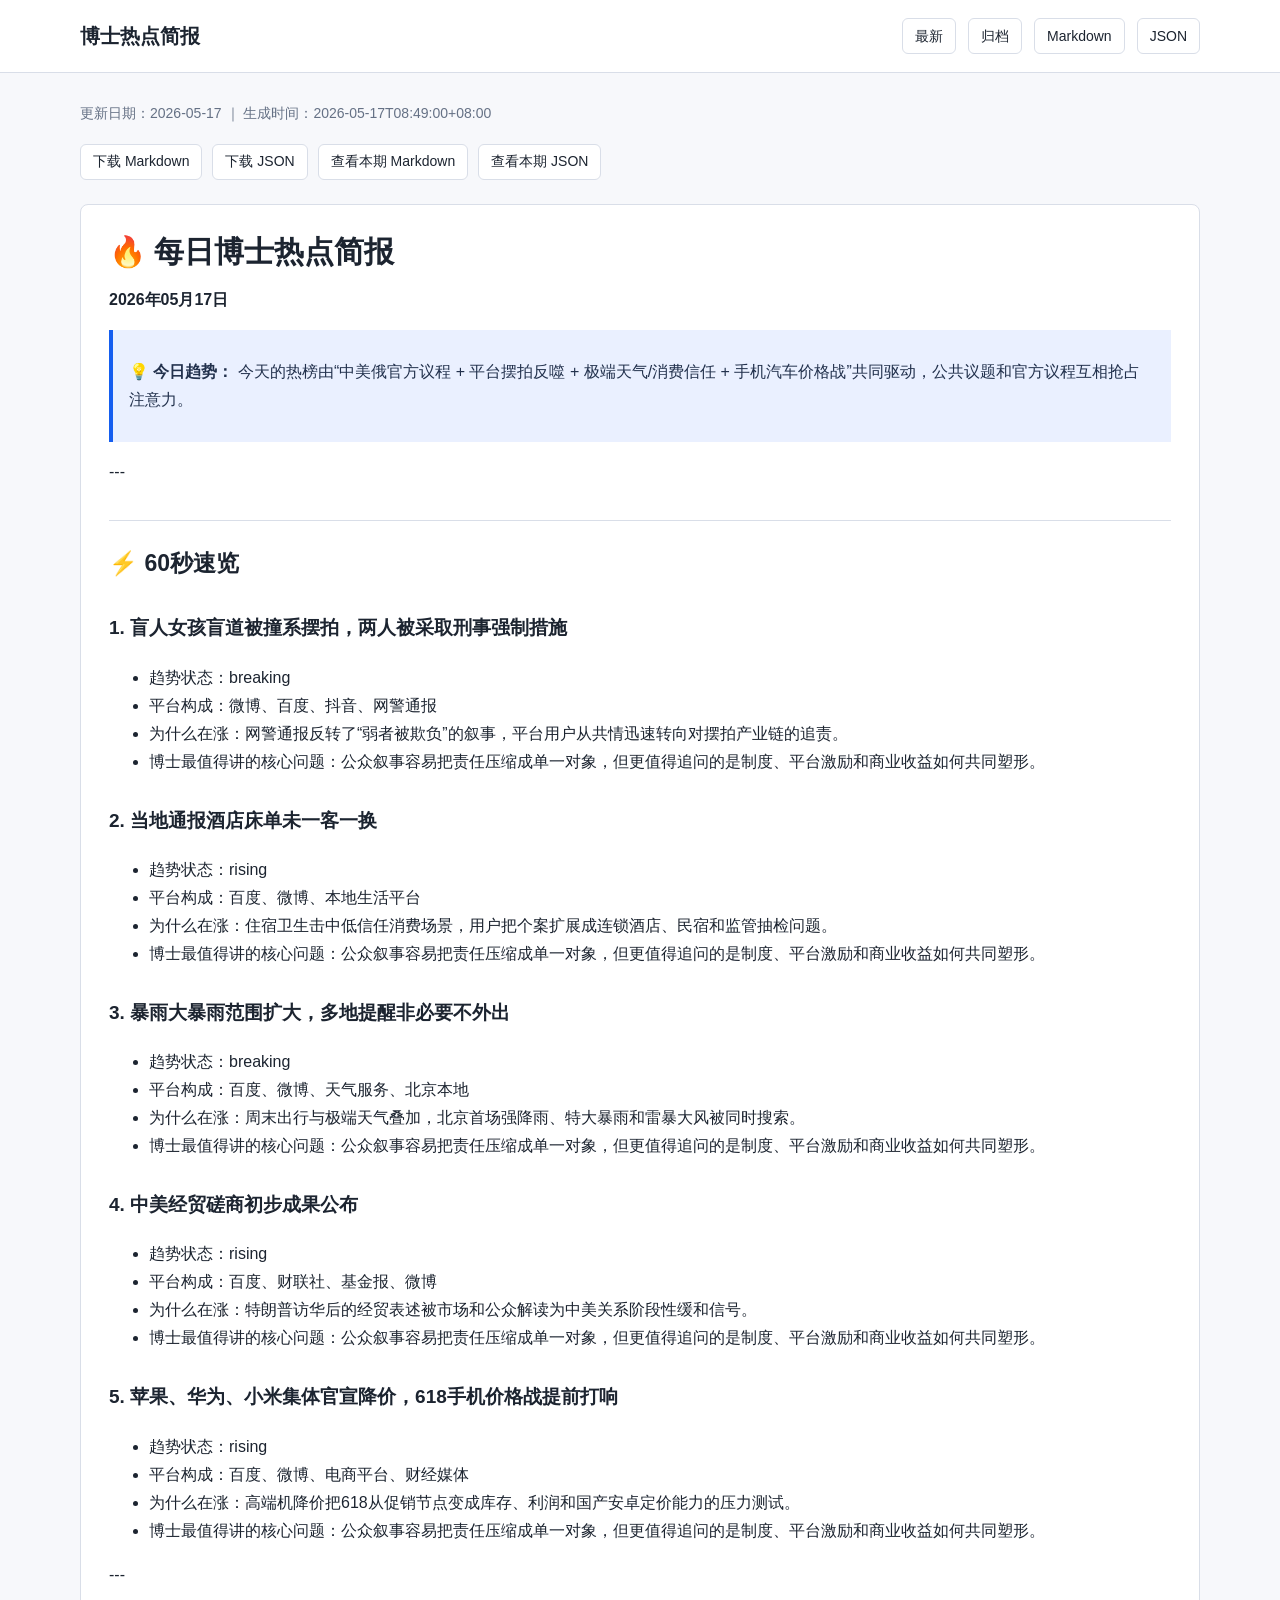
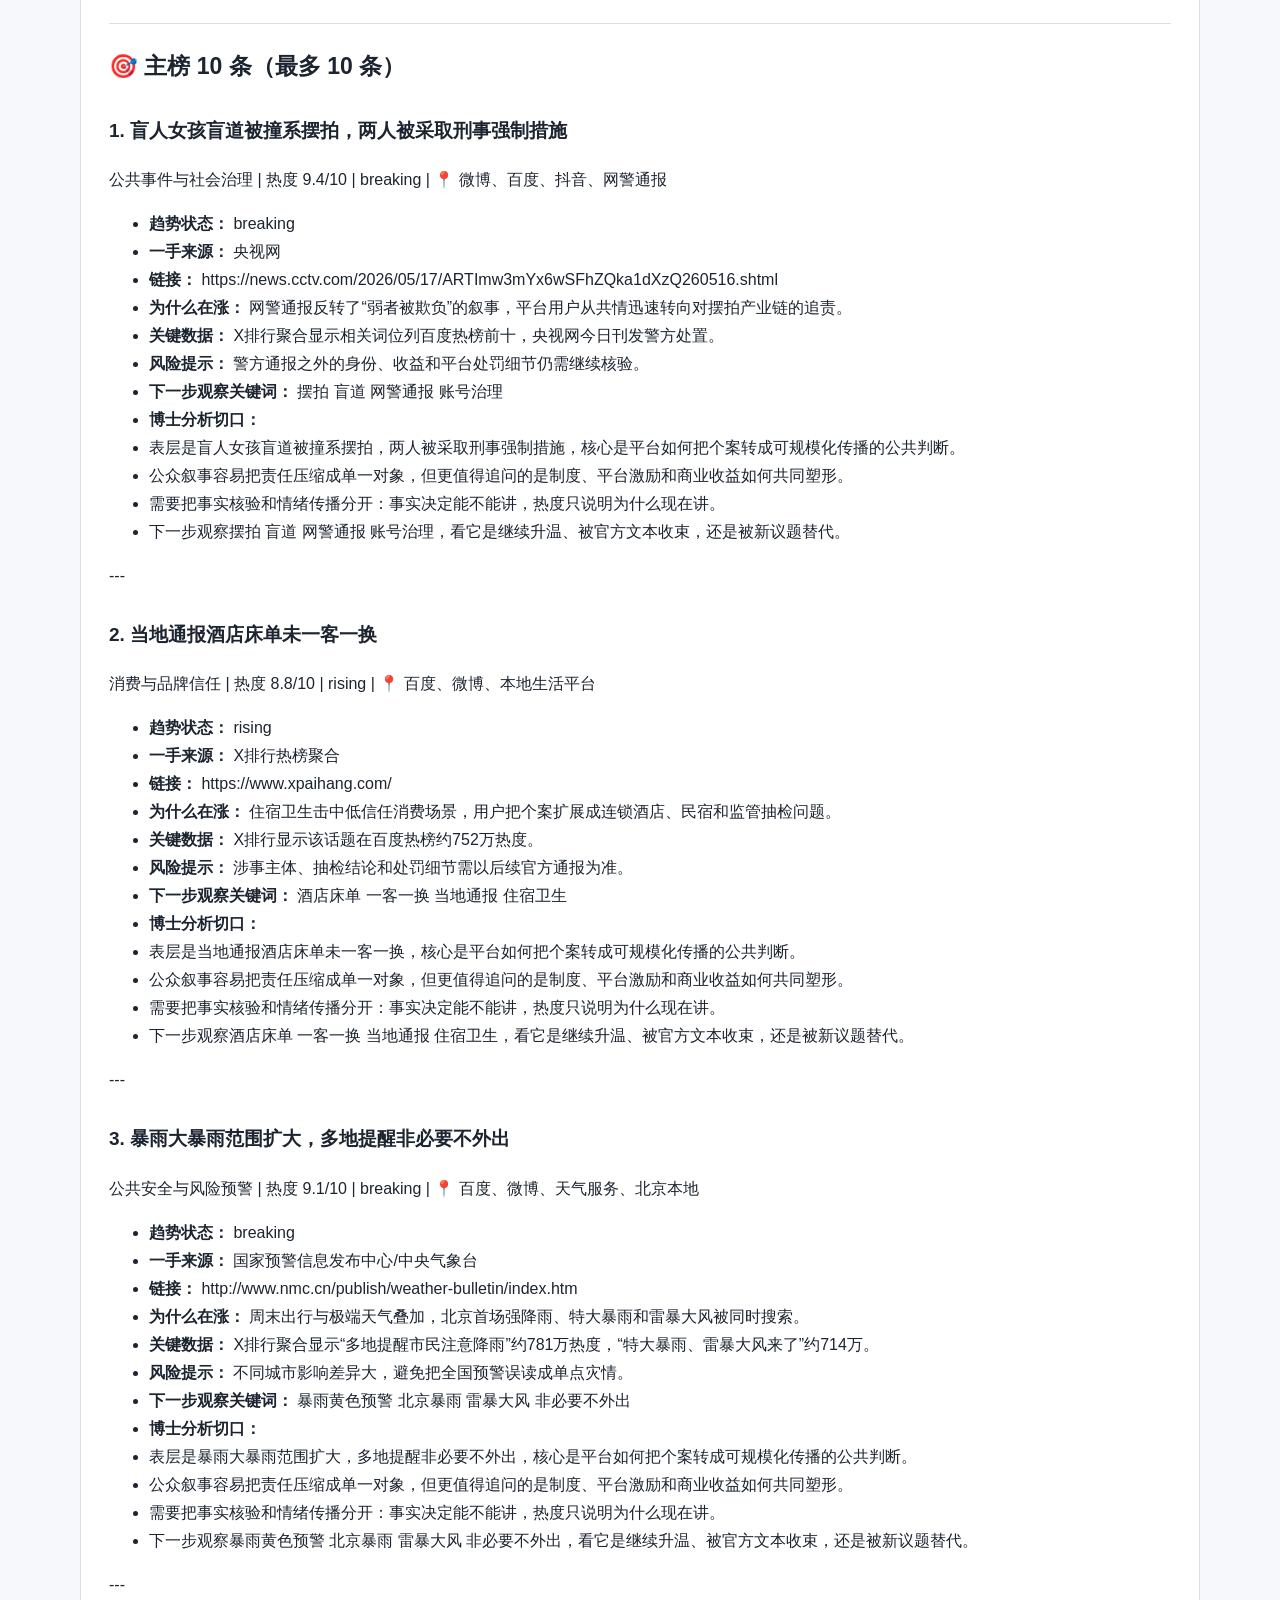
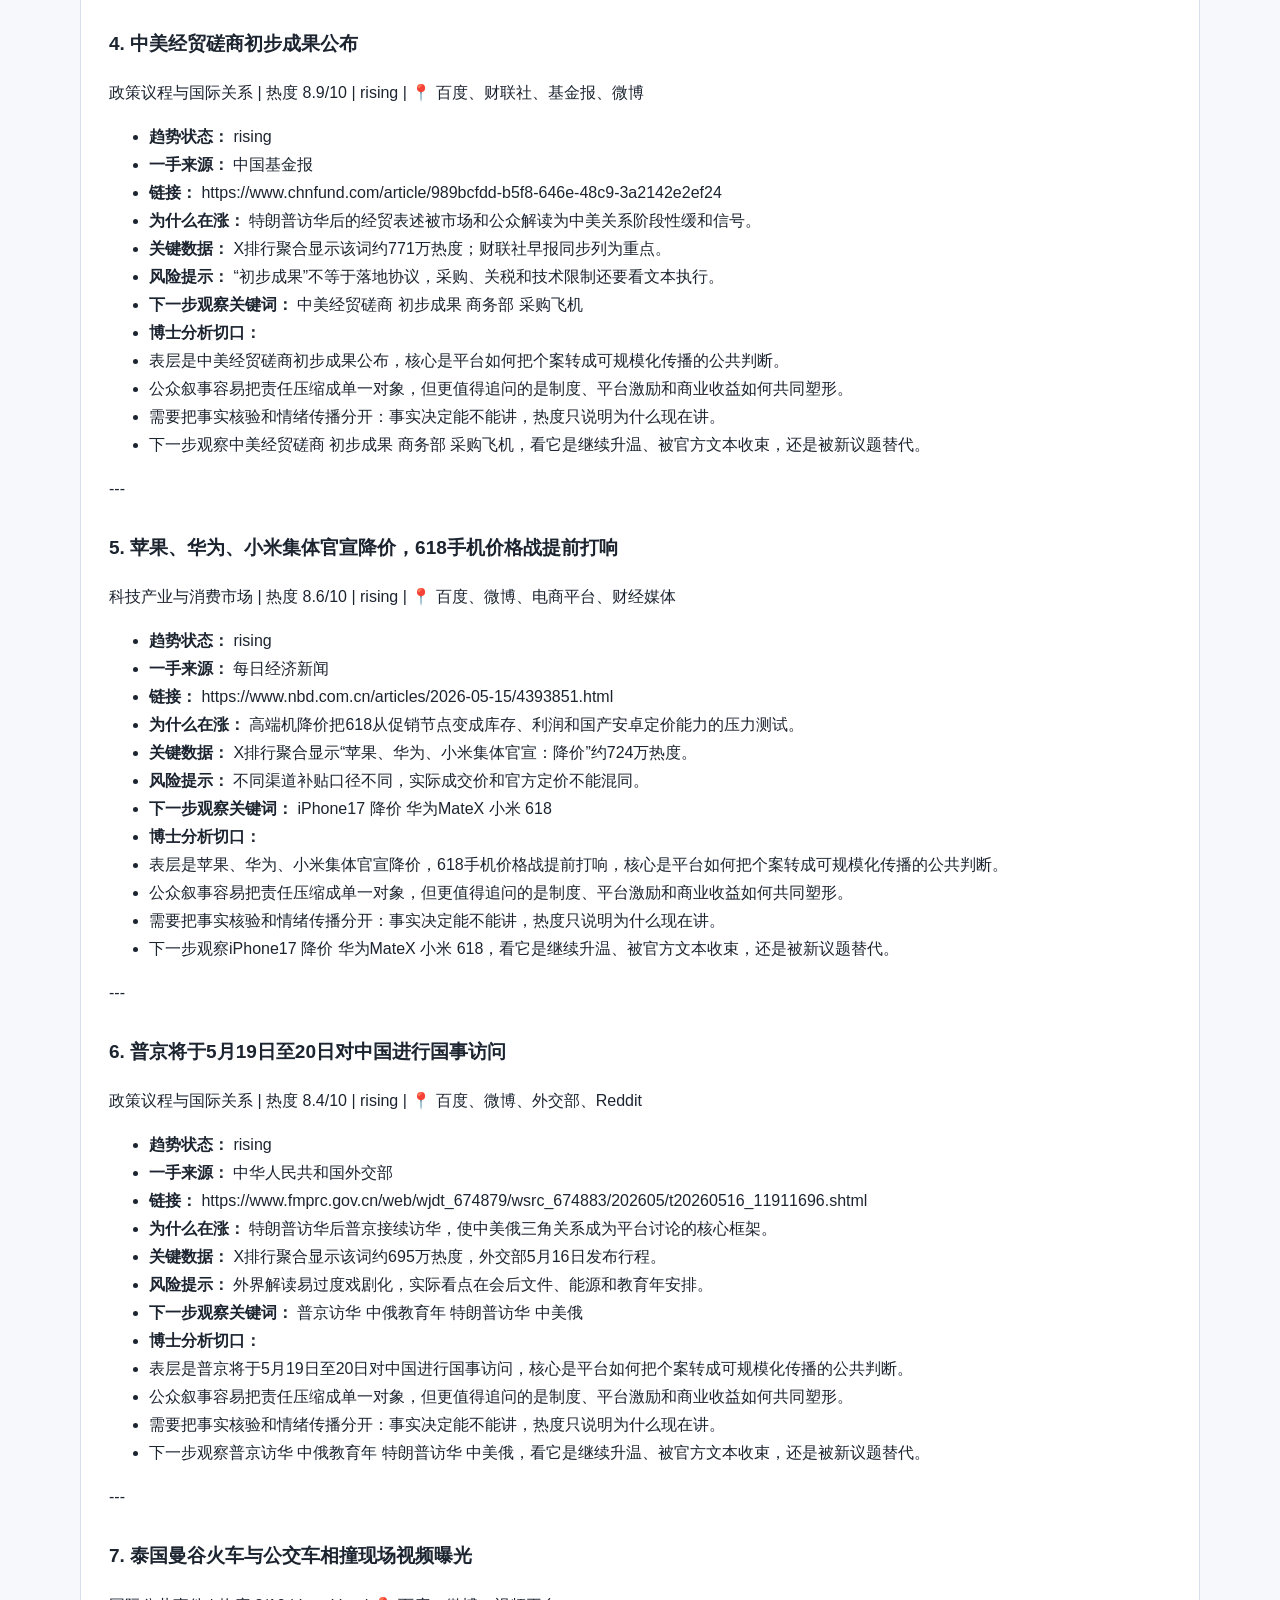
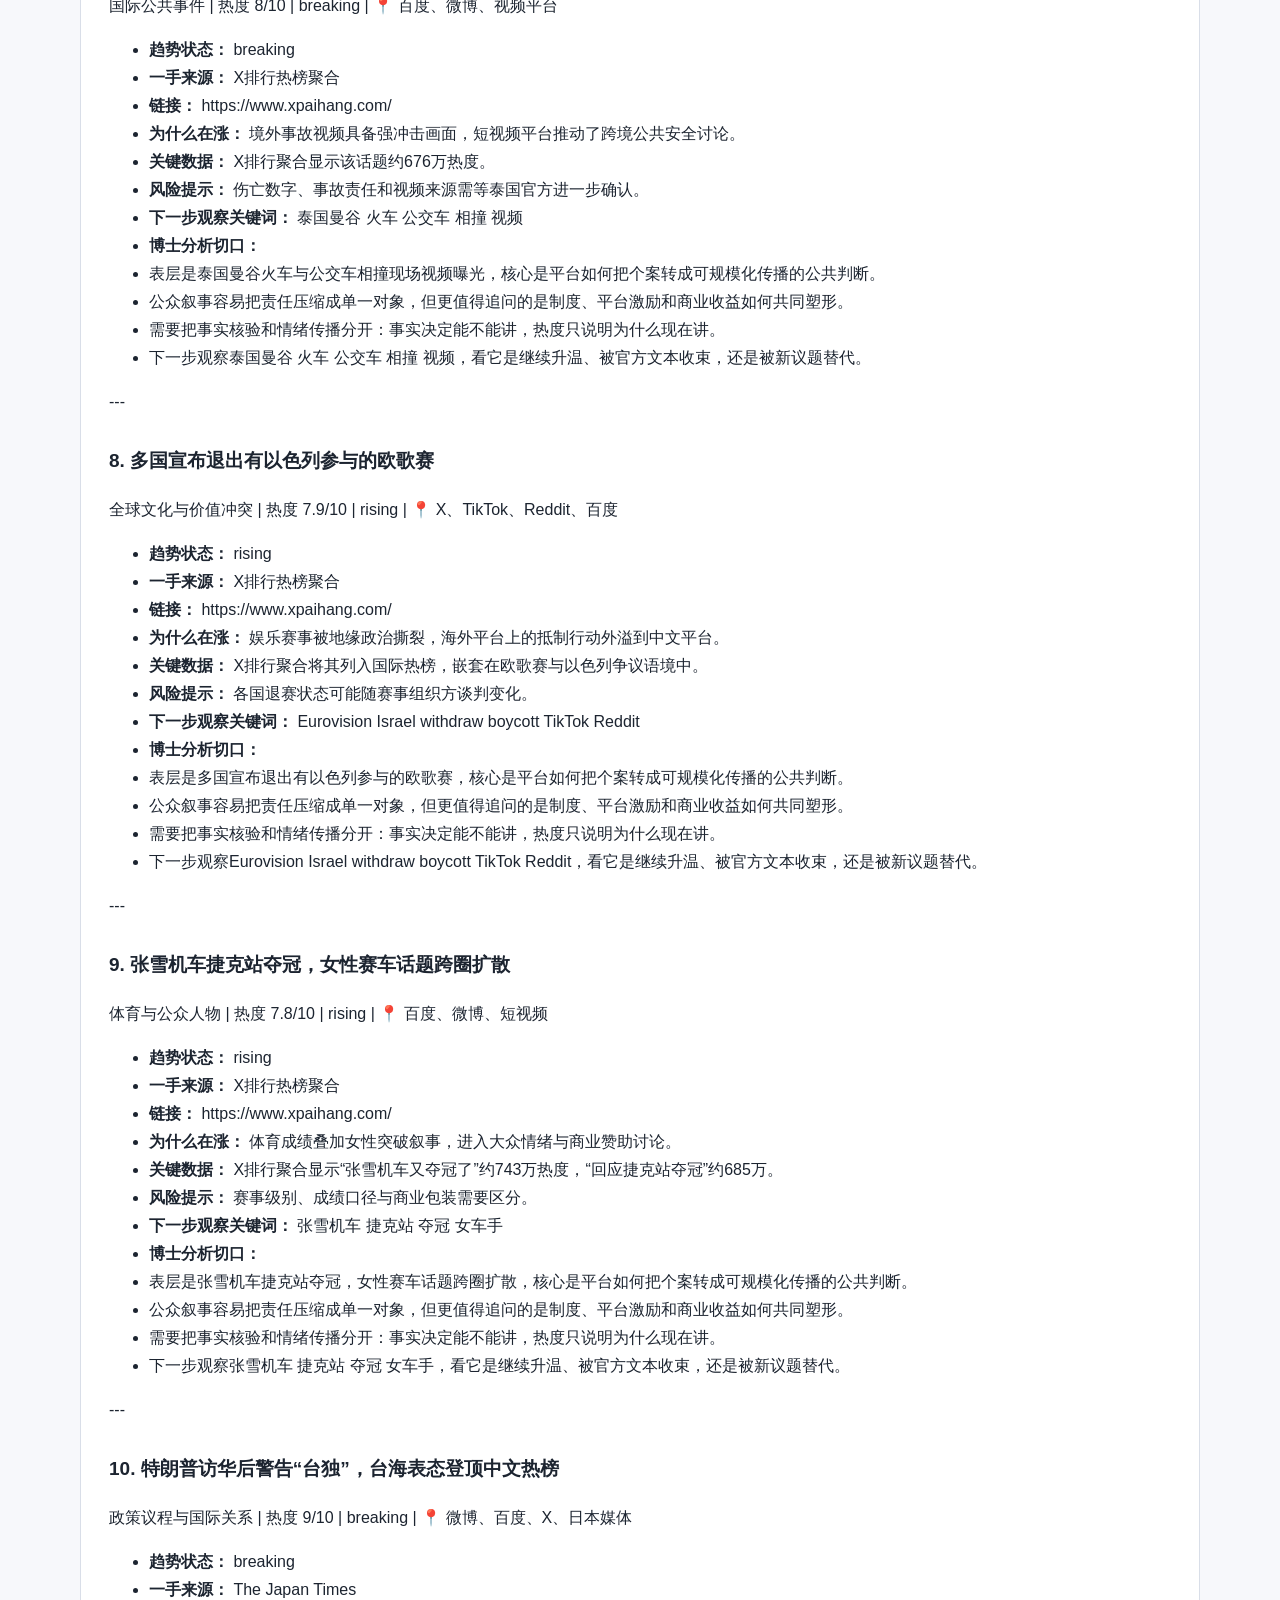
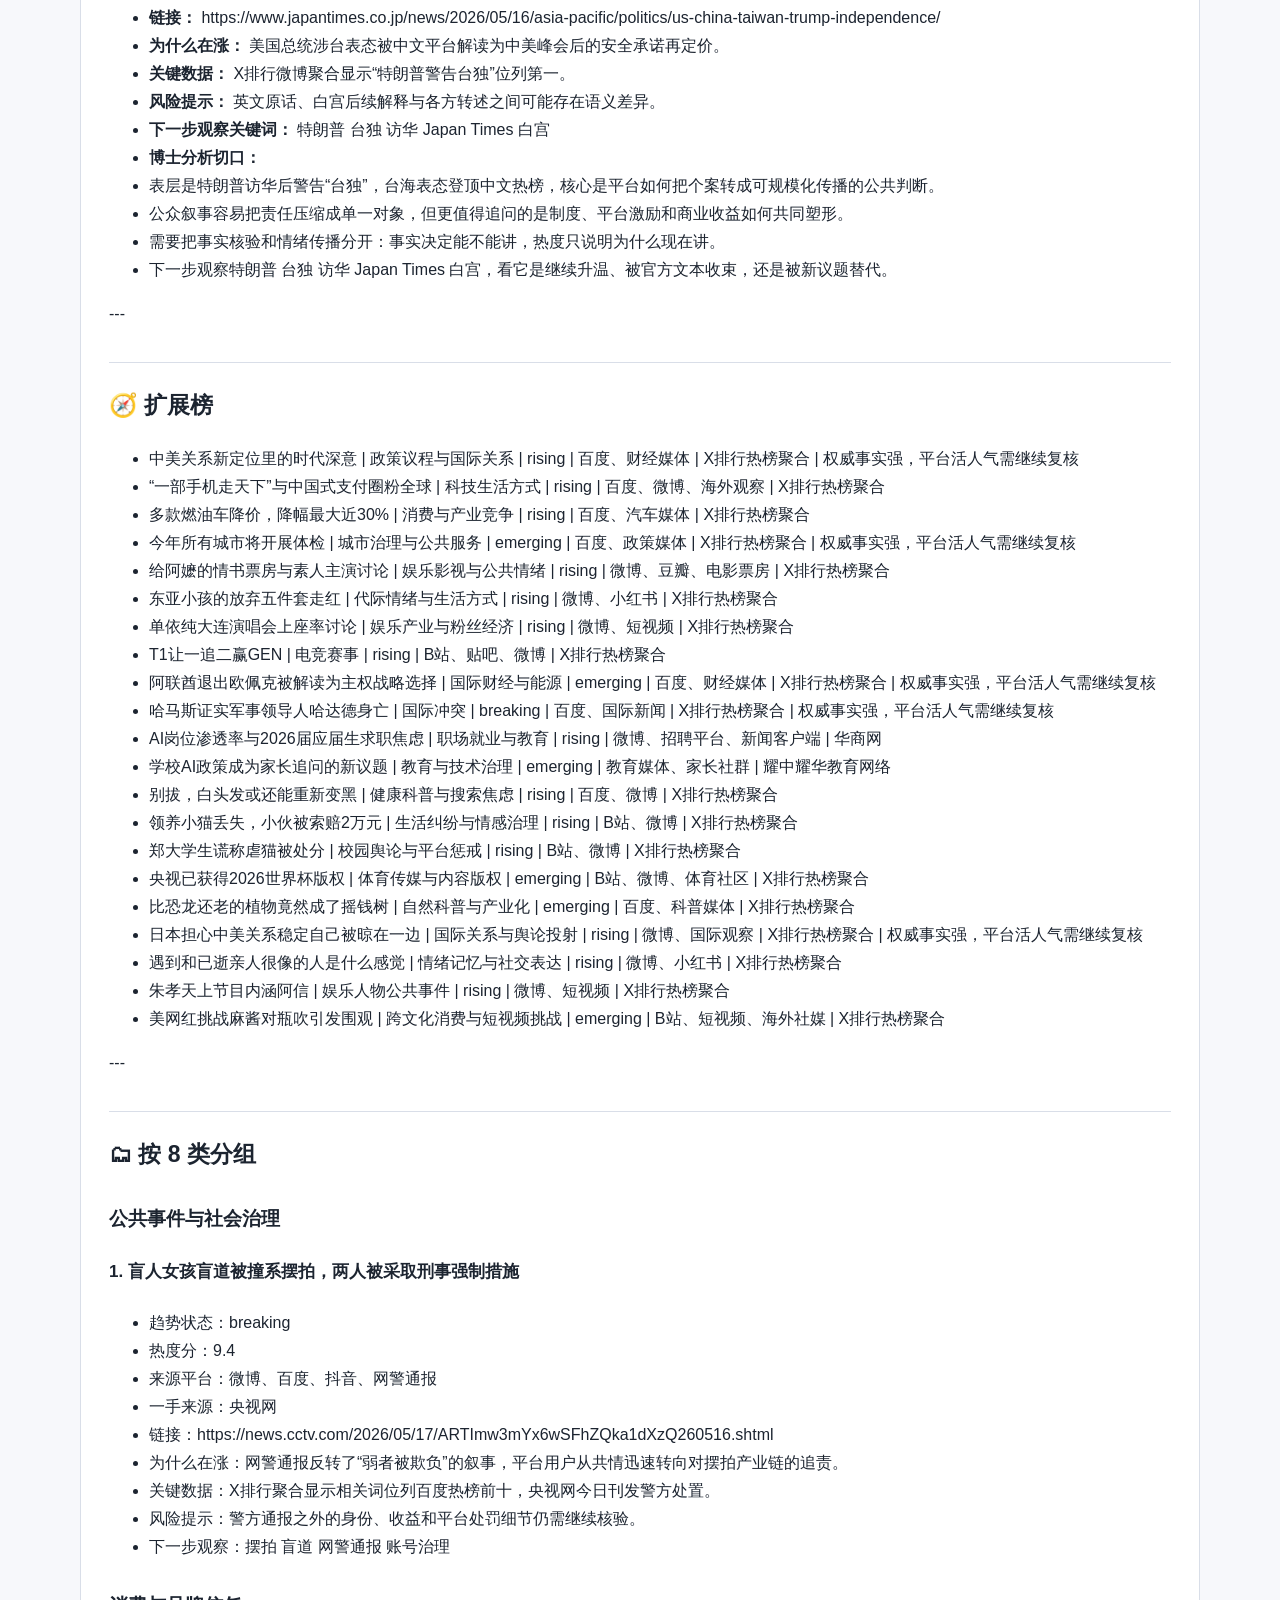
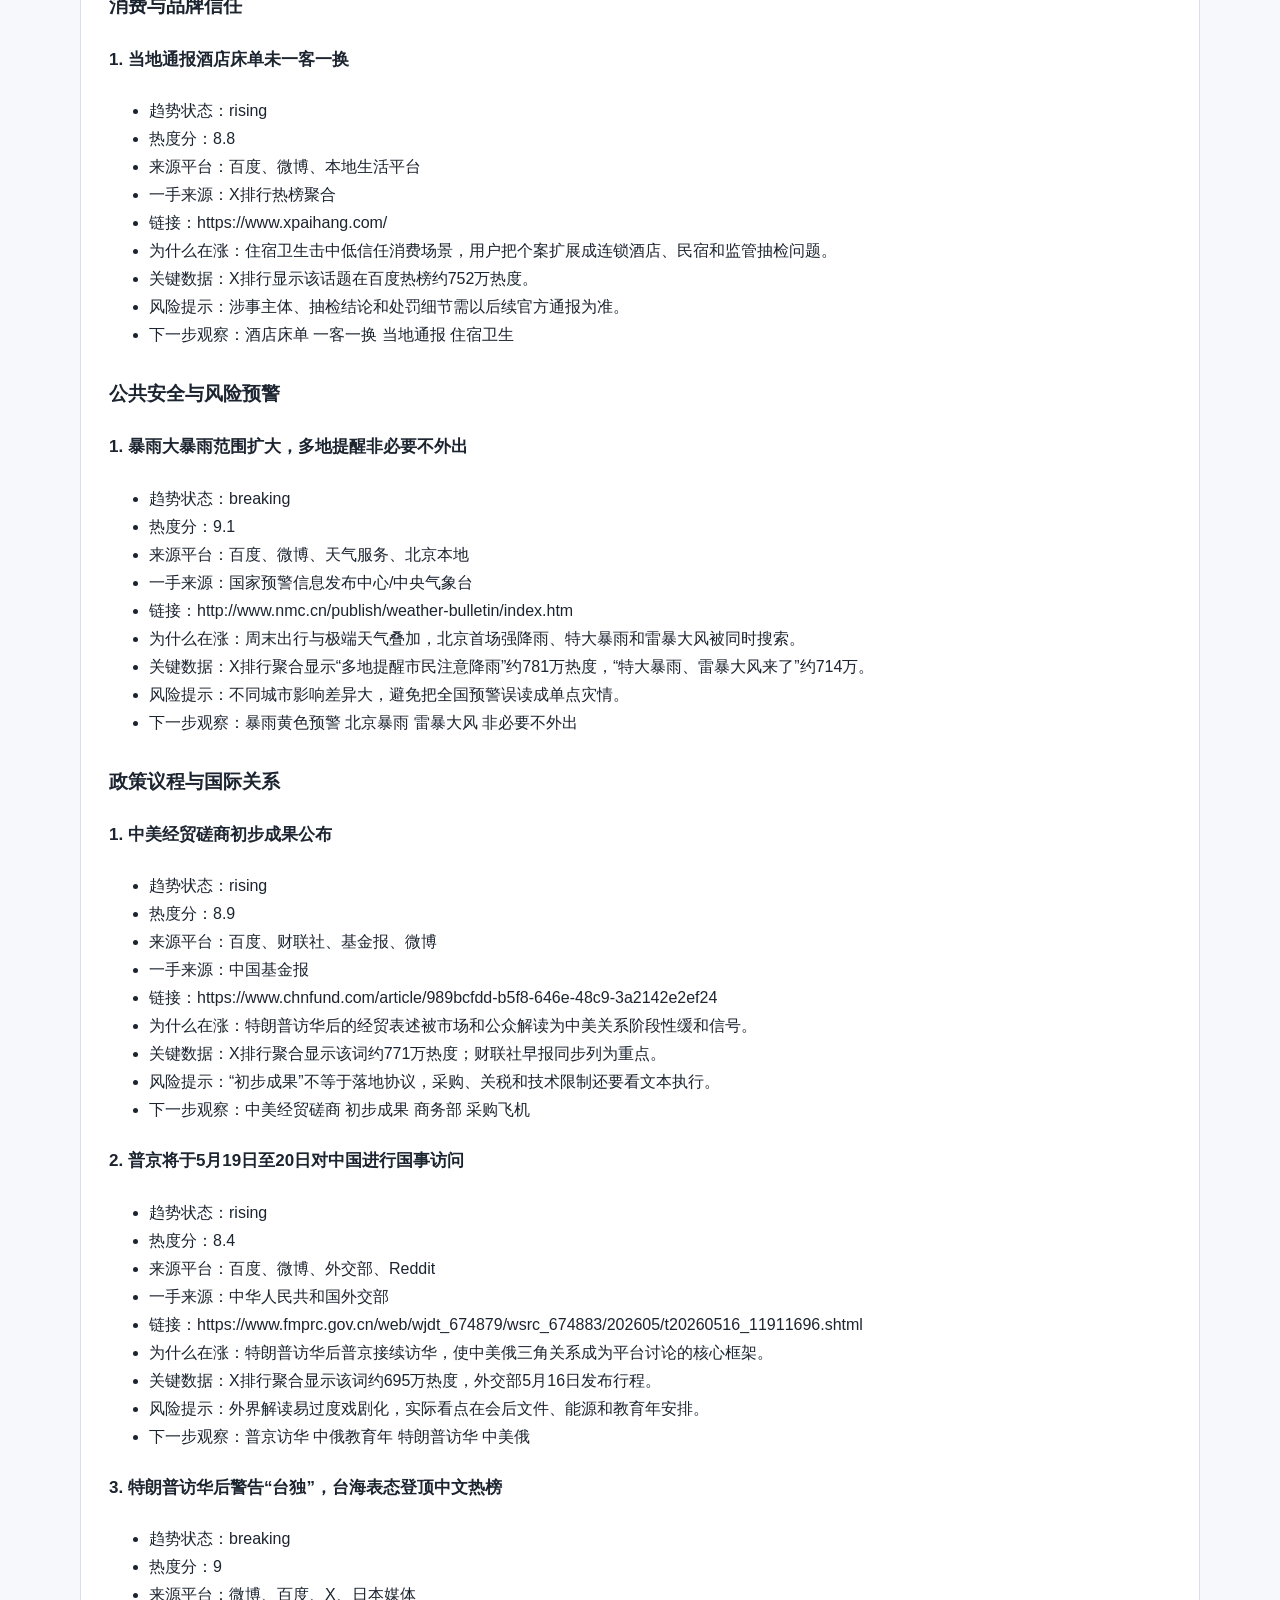
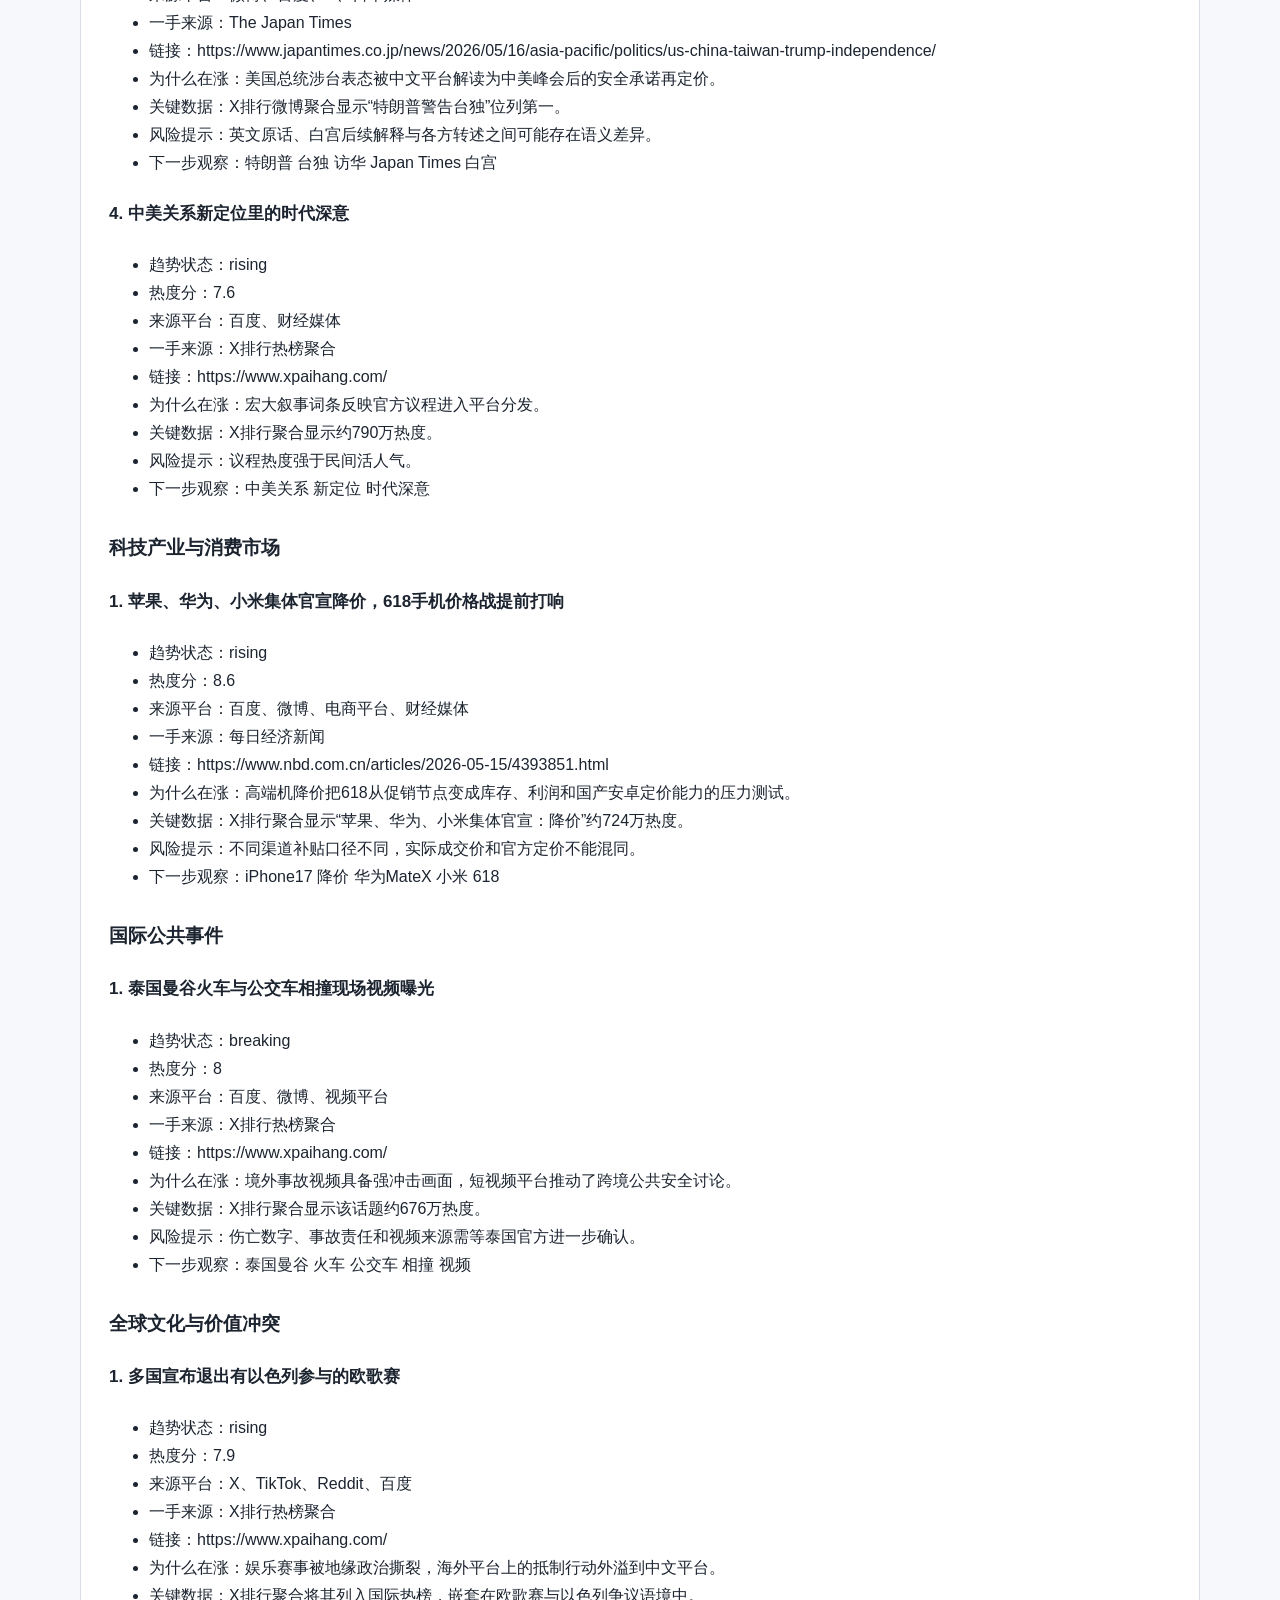
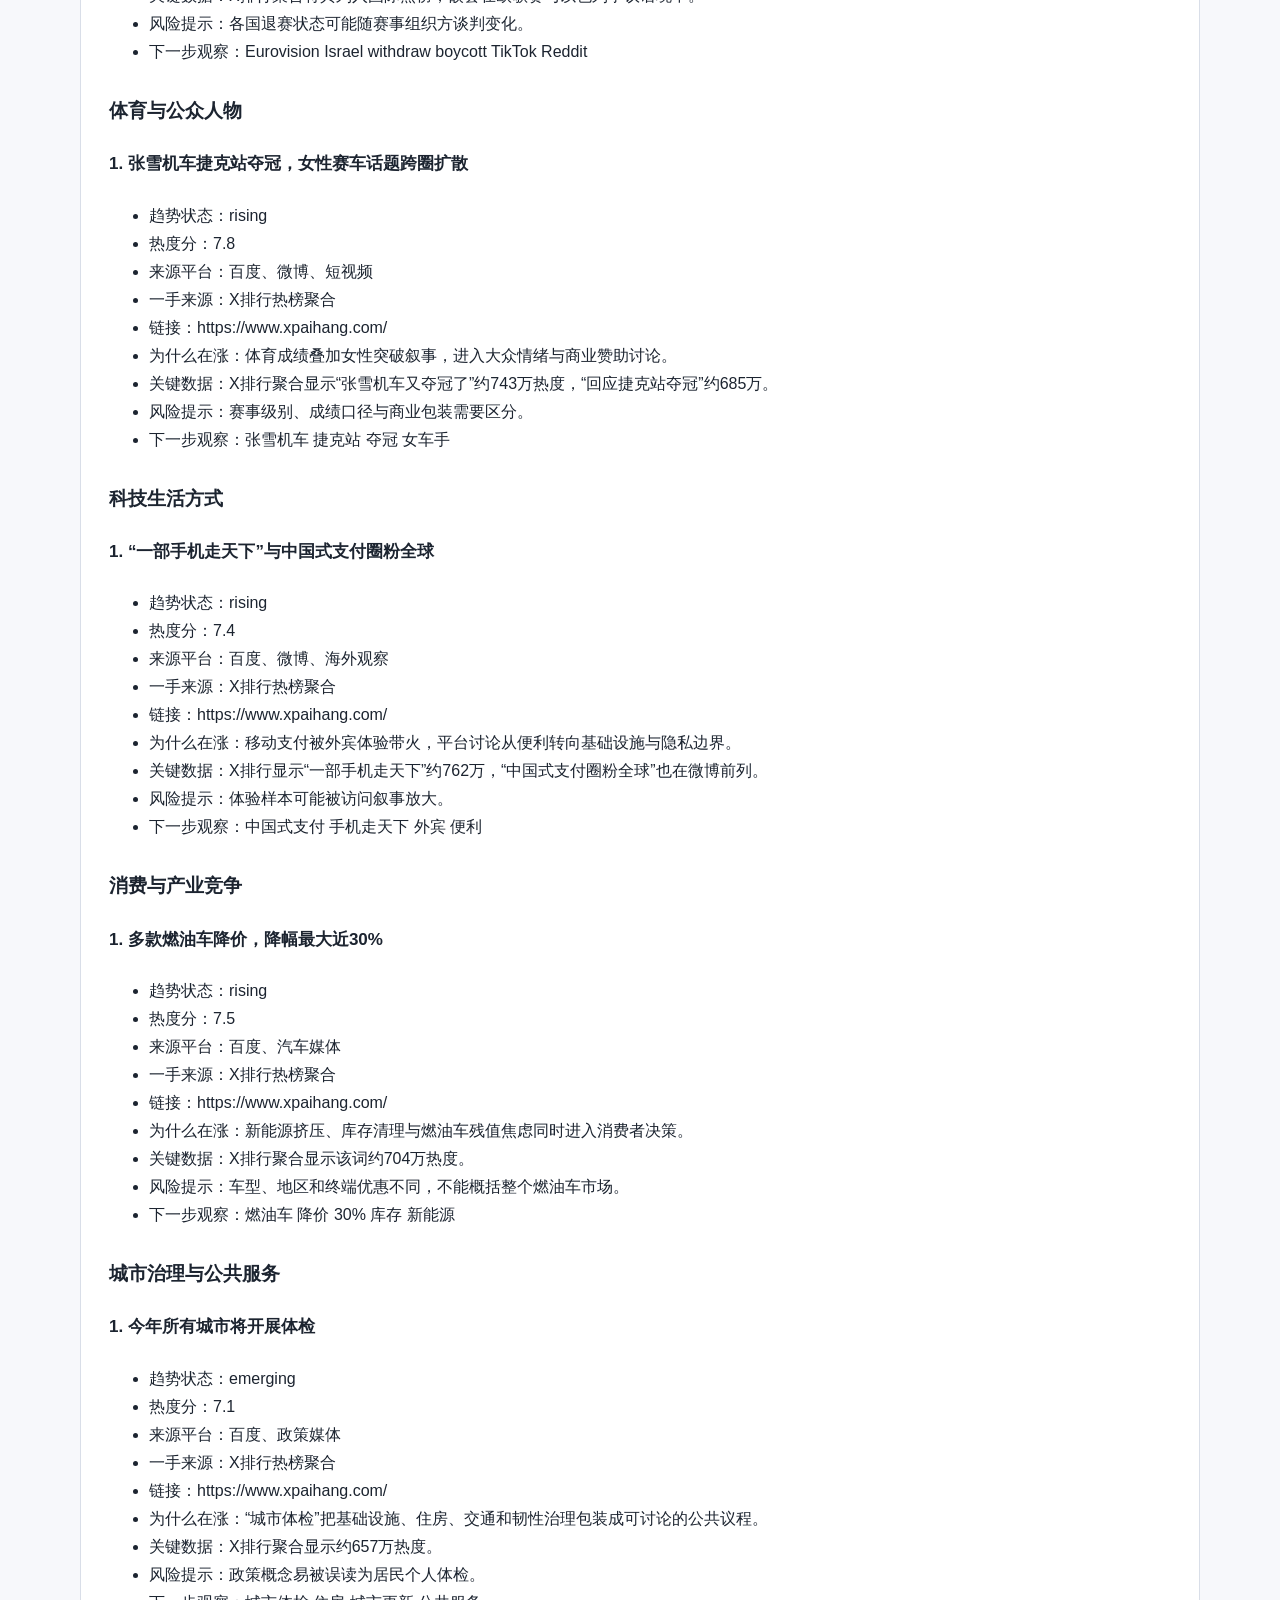
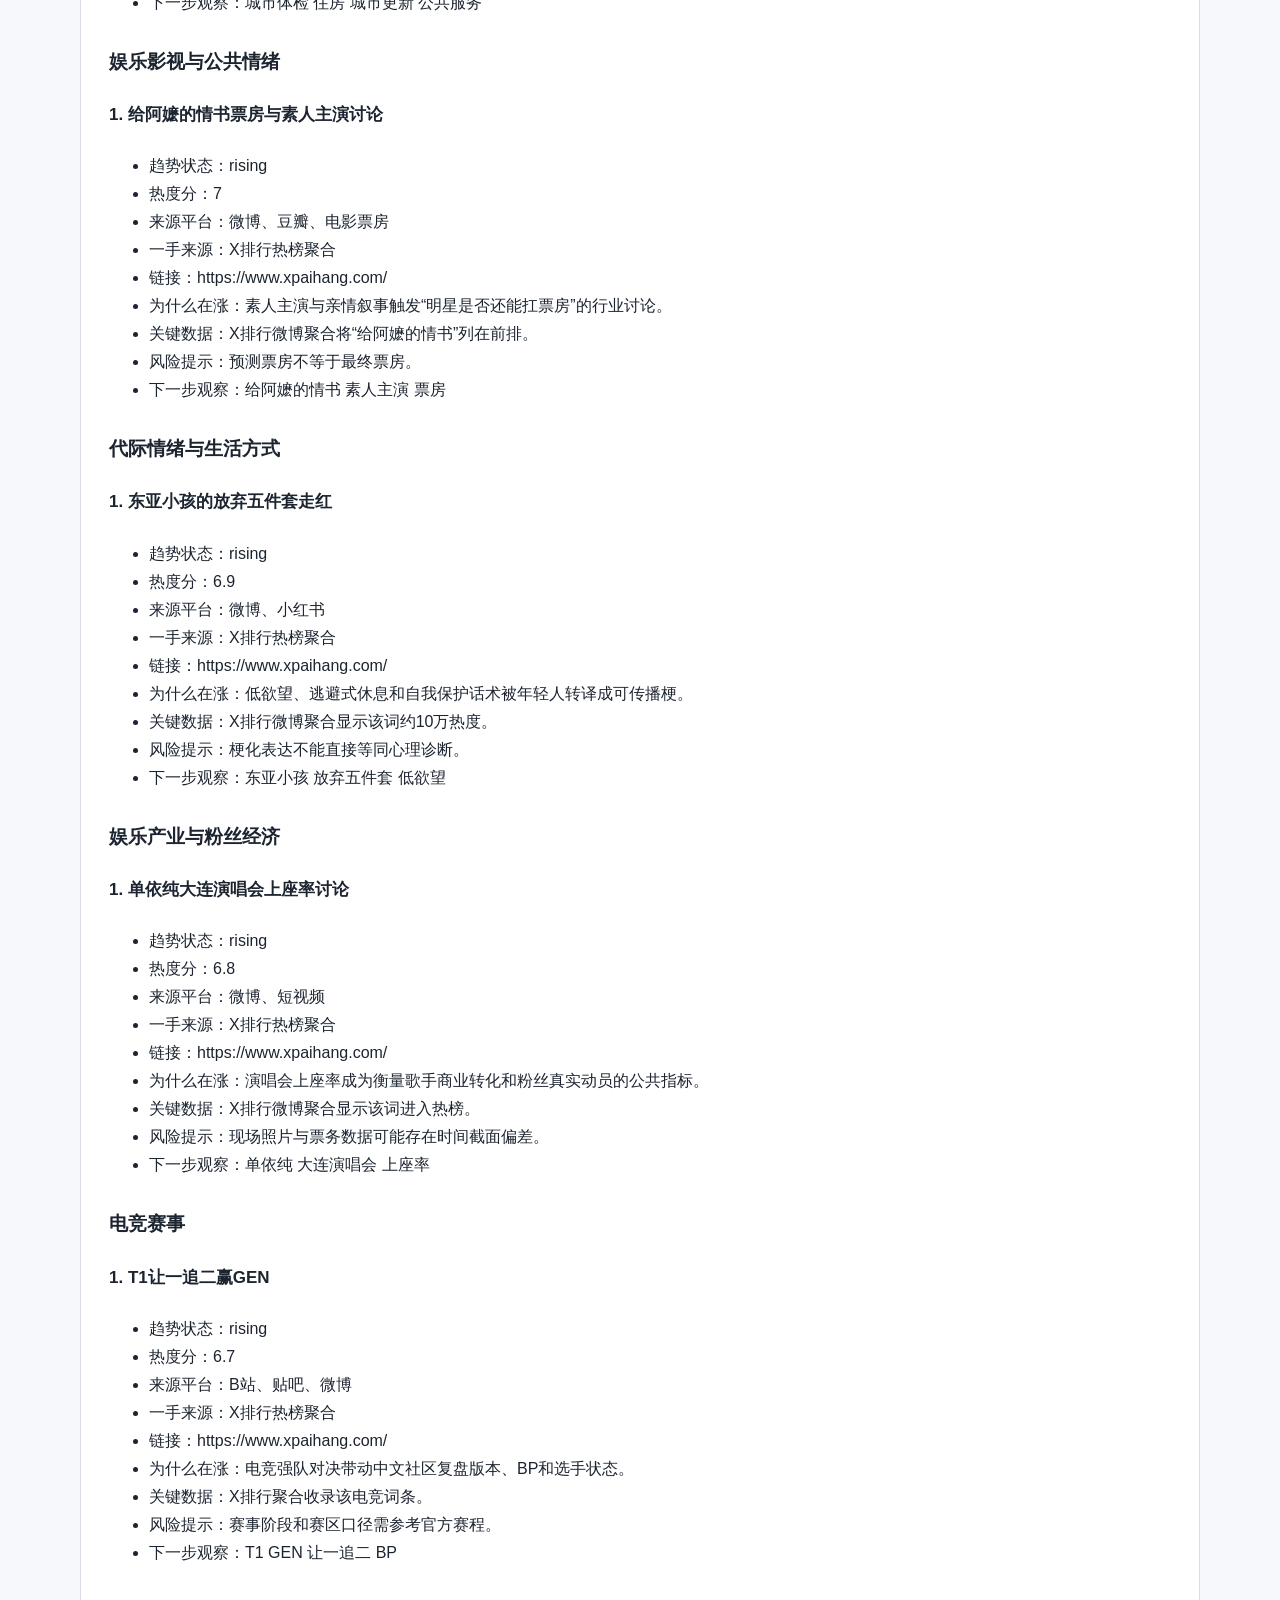
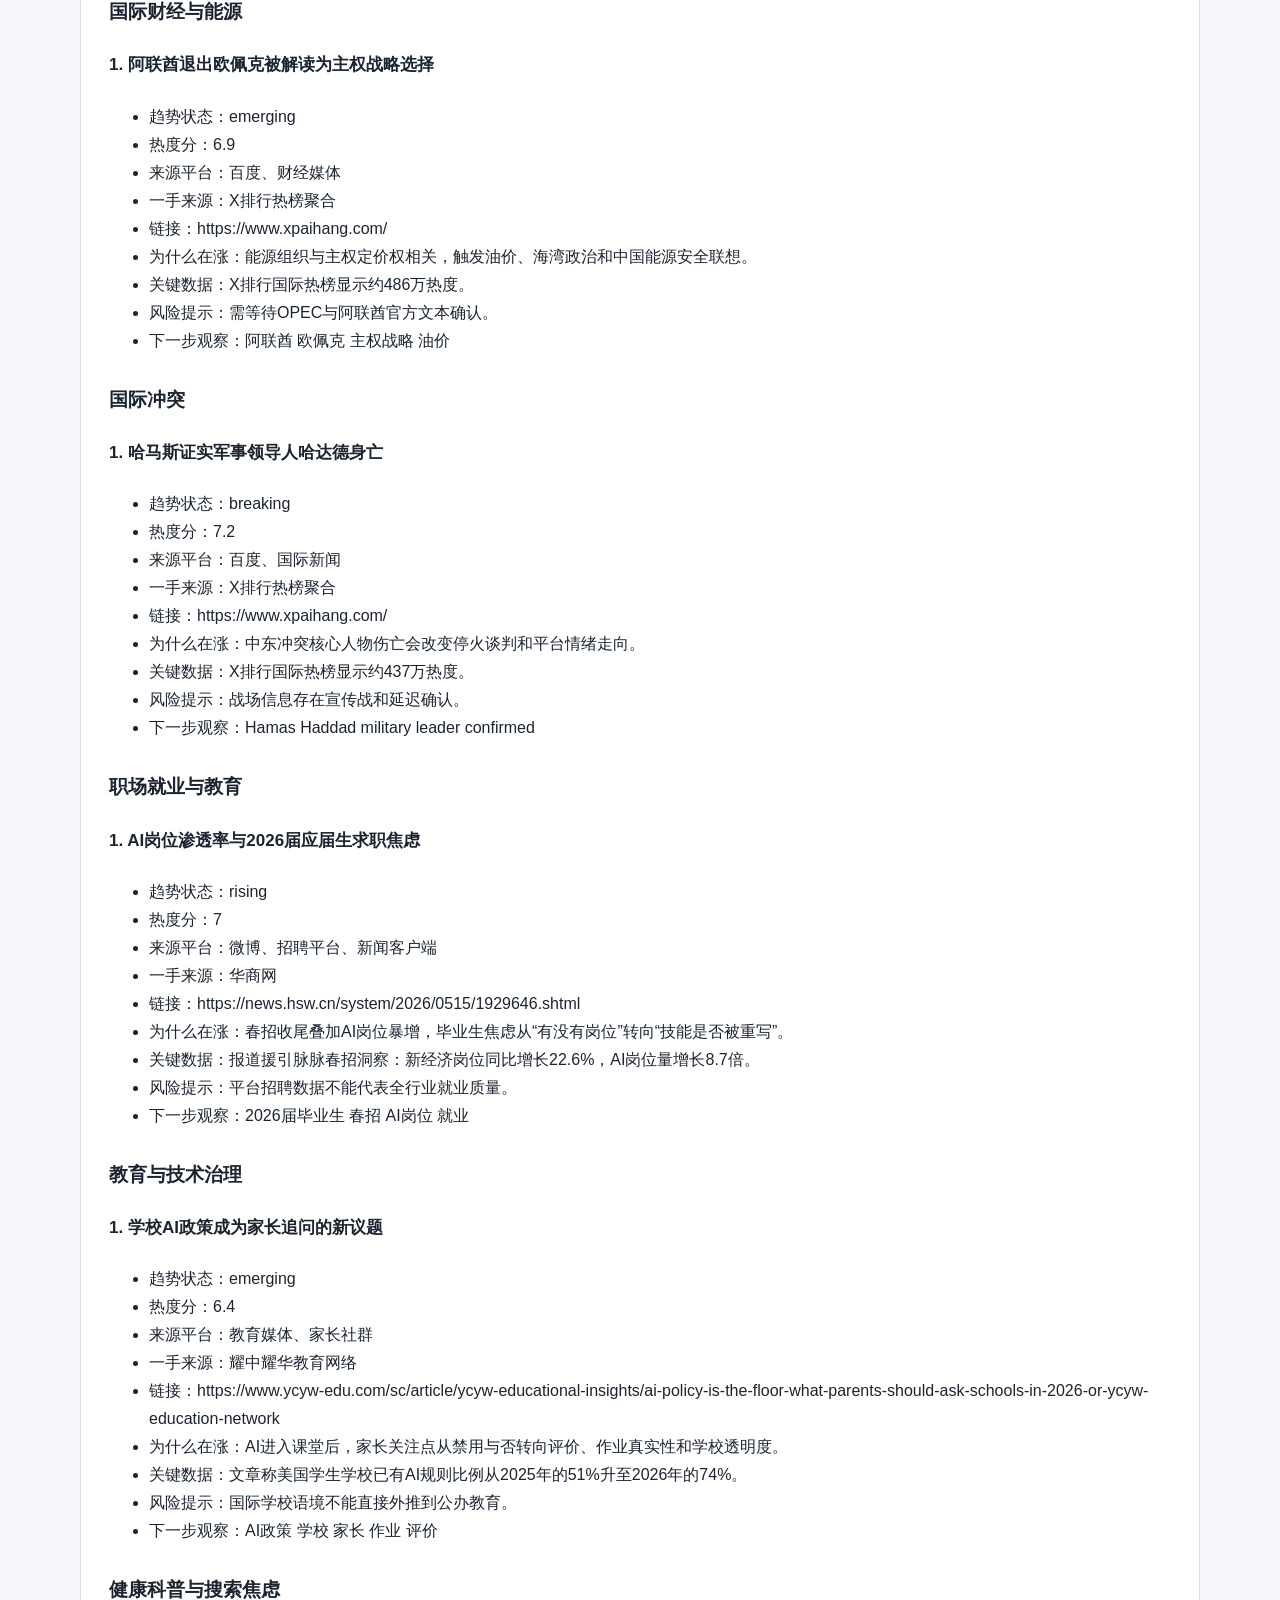
==== docs/index.html @ a1908cbe "Update doctor hotspot briefing" ====
<!doctype html>
<html lang="zh-CN">
<head>
  <meta charset="utf-8">
  <meta name="viewport" content="width=device-width, initial-scale=1">
  <title>博士热点简报 2026-05-17</title>
  <link rel="stylesheet" href="./assets/site.css">
</head>
<body>
  <header class="site-header">
    <div class="site-header-inner">
      <div class="brand">博士热点简报</div>
      <nav class="nav">
        <a href="./" aria-current="page">最新</a><a href="./archive.html">归档</a><a href="./latest.md">Markdown</a><a href="./latest.json">JSON</a>
      </nav>
    </div>
  </header>
  <main class="page">
<div class="meta">更新日期：2026-05-17 ｜ 生成时间：2026-05-17T08:49:00+08:00</div>
<div class="toolbar">
  <a class="button" href="./latest.md">下载 Markdown</a>
  <a class="button" href="./latest.json">下载 JSON</a>
  <a class="button" href="./reports/2026-05-17/084900/report.md">查看本期 Markdown</a>
  <a class="button" href="./reports/2026-05-17/084900/report.json">查看本期 JSON</a>
</div>
<article class="report">
<h1>🔥 每日博士热点简报</h1>
<p><strong>2026年05月17日</strong></p>
<blockquote><p>💡 <strong>今日趋势：</strong> 今天的热榜由“中美俄官方议程 + 平台摆拍反噬 + 极端天气/消费信任 + 手机汽车价格战”共同驱动，公共议题和官方议程互相抢占注意力。</p></blockquote>
<p>---</p>
<h2>⚡ 60秒速览</h2>
<h3>1. 盲人女孩盲道被撞系摆拍，两人被采取刑事强制措施</h3>
<ul><li>趋势状态：breaking</li><li>平台构成：微博、百度、抖音、网警通报</li><li>为什么在涨：网警通报反转了“弱者被欺负”的叙事，平台用户从共情迅速转向对摆拍产业链的追责。</li><li>博士最值得讲的核心问题：公众叙事容易把责任压缩成单一对象，但更值得追问的是制度、平台激励和商业收益如何共同塑形。</li></ul>
<h3>2. 当地通报酒店床单未一客一换</h3>
<ul><li>趋势状态：rising</li><li>平台构成：百度、微博、本地生活平台</li><li>为什么在涨：住宿卫生击中低信任消费场景，用户把个案扩展成连锁酒店、民宿和监管抽检问题。</li><li>博士最值得讲的核心问题：公众叙事容易把责任压缩成单一对象，但更值得追问的是制度、平台激励和商业收益如何共同塑形。</li></ul>
<h3>3. 暴雨大暴雨范围扩大，多地提醒非必要不外出</h3>
<ul><li>趋势状态：breaking</li><li>平台构成：百度、微博、天气服务、北京本地</li><li>为什么在涨：周末出行与极端天气叠加，北京首场强降雨、特大暴雨和雷暴大风被同时搜索。</li><li>博士最值得讲的核心问题：公众叙事容易把责任压缩成单一对象，但更值得追问的是制度、平台激励和商业收益如何共同塑形。</li></ul>
<h3>4. 中美经贸磋商初步成果公布</h3>
<ul><li>趋势状态：rising</li><li>平台构成：百度、财联社、基金报、微博</li><li>为什么在涨：特朗普访华后的经贸表述被市场和公众解读为中美关系阶段性缓和信号。</li><li>博士最值得讲的核心问题：公众叙事容易把责任压缩成单一对象，但更值得追问的是制度、平台激励和商业收益如何共同塑形。</li></ul>
<h3>5. 苹果、华为、小米集体官宣降价，618手机价格战提前打响</h3>
<ul><li>趋势状态：rising</li><li>平台构成：百度、微博、电商平台、财经媒体</li><li>为什么在涨：高端机降价把618从促销节点变成库存、利润和国产安卓定价能力的压力测试。</li><li>博士最值得讲的核心问题：公众叙事容易把责任压缩成单一对象，但更值得追问的是制度、平台激励和商业收益如何共同塑形。</li></ul>
<p>---</p>
<h2>🎯 主榜 10 条（最多 10 条）</h2>
<h3>1. 盲人女孩盲道被撞系摆拍，两人被采取刑事强制措施</h3>
<p>公共事件与社会治理 | 热度 9.4/10 | breaking | 📍 微博、百度、抖音、网警通报</p>
<ul><li><strong>趋势状态：</strong> breaking</li><li><strong>一手来源：</strong> 央视网</li><li><strong>链接：</strong> https://news.cctv.com/2026/05/17/ARTImw3mYx6wSFhZQka1dXzQ260516.shtml</li><li><strong>为什么在涨：</strong> 网警通报反转了“弱者被欺负”的叙事，平台用户从共情迅速转向对摆拍产业链的追责。</li><li><strong>关键数据：</strong> X排行聚合显示相关词位列百度热榜前十，央视网今日刊发警方处置。</li><li><strong>风险提示：</strong> 警方通报之外的身份、收益和平台处罚细节仍需继续核验。</li><li><strong>下一步观察关键词：</strong> 摆拍 盲道 网警通报 账号治理</li><li><strong>博士分析切口：</strong></li><li>表层是盲人女孩盲道被撞系摆拍，两人被采取刑事强制措施，核心是平台如何把个案转成可规模化传播的公共判断。</li><li>公众叙事容易把责任压缩成单一对象，但更值得追问的是制度、平台激励和商业收益如何共同塑形。</li><li>需要把事实核验和情绪传播分开：事实决定能不能讲，热度只说明为什么现在讲。</li><li>下一步观察摆拍 盲道 网警通报 账号治理，看它是继续升温、被官方文本收束，还是被新议题替代。</li></ul>
<p>---</p>
<h3>2. 当地通报酒店床单未一客一换</h3>
<p>消费与品牌信任 | 热度 8.8/10 | rising | 📍 百度、微博、本地生活平台</p>
<ul><li><strong>趋势状态：</strong> rising</li><li><strong>一手来源：</strong> X排行热榜聚合</li><li><strong>链接：</strong> https://www.xpaihang.com/</li><li><strong>为什么在涨：</strong> 住宿卫生击中低信任消费场景，用户把个案扩展成连锁酒店、民宿和监管抽检问题。</li><li><strong>关键数据：</strong> X排行显示该话题在百度热榜约752万热度。</li><li><strong>风险提示：</strong> 涉事主体、抽检结论和处罚细节需以后续官方通报为准。</li><li><strong>下一步观察关键词：</strong> 酒店床单 一客一换 当地通报 住宿卫生</li><li><strong>博士分析切口：</strong></li><li>表层是当地通报酒店床单未一客一换，核心是平台如何把个案转成可规模化传播的公共判断。</li><li>公众叙事容易把责任压缩成单一对象，但更值得追问的是制度、平台激励和商业收益如何共同塑形。</li><li>需要把事实核验和情绪传播分开：事实决定能不能讲，热度只说明为什么现在讲。</li><li>下一步观察酒店床单 一客一换 当地通报 住宿卫生，看它是继续升温、被官方文本收束，还是被新议题替代。</li></ul>
<p>---</p>
<h3>3. 暴雨大暴雨范围扩大，多地提醒非必要不外出</h3>
<p>公共安全与风险预警 | 热度 9.1/10 | breaking | 📍 百度、微博、天气服务、北京本地</p>
<ul><li><strong>趋势状态：</strong> breaking</li><li><strong>一手来源：</strong> 国家预警信息发布中心/中央气象台</li><li><strong>链接：</strong> http://www.nmc.cn/publish/weather-bulletin/index.htm</li><li><strong>为什么在涨：</strong> 周末出行与极端天气叠加，北京首场强降雨、特大暴雨和雷暴大风被同时搜索。</li><li><strong>关键数据：</strong> X排行聚合显示“多地提醒市民注意降雨”约781万热度，“特大暴雨、雷暴大风来了”约714万。</li><li><strong>风险提示：</strong> 不同城市影响差异大，避免把全国预警误读成单点灾情。</li><li><strong>下一步观察关键词：</strong> 暴雨黄色预警 北京暴雨 雷暴大风 非必要不外出</li><li><strong>博士分析切口：</strong></li><li>表层是暴雨大暴雨范围扩大，多地提醒非必要不外出，核心是平台如何把个案转成可规模化传播的公共判断。</li><li>公众叙事容易把责任压缩成单一对象，但更值得追问的是制度、平台激励和商业收益如何共同塑形。</li><li>需要把事实核验和情绪传播分开：事实决定能不能讲，热度只说明为什么现在讲。</li><li>下一步观察暴雨黄色预警 北京暴雨 雷暴大风 非必要不外出，看它是继续升温、被官方文本收束，还是被新议题替代。</li></ul>
<p>---</p>
<h3>4. 中美经贸磋商初步成果公布</h3>
<p>政策议程与国际关系 | 热度 8.9/10 | rising | 📍 百度、财联社、基金报、微博</p>
<ul><li><strong>趋势状态：</strong> rising</li><li><strong>一手来源：</strong> 中国基金报</li><li><strong>链接：</strong> https://www.chnfund.com/article/989bcfdd-b5f8-646e-48c9-3a2142e2ef24</li><li><strong>为什么在涨：</strong> 特朗普访华后的经贸表述被市场和公众解读为中美关系阶段性缓和信号。</li><li><strong>关键数据：</strong> X排行聚合显示该词约771万热度；财联社早报同步列为重点。</li><li><strong>风险提示：</strong> “初步成果”不等于落地协议，采购、关税和技术限制还要看文本执行。</li><li><strong>下一步观察关键词：</strong> 中美经贸磋商 初步成果 商务部 采购飞机</li><li><strong>博士分析切口：</strong></li><li>表层是中美经贸磋商初步成果公布，核心是平台如何把个案转成可规模化传播的公共判断。</li><li>公众叙事容易把责任压缩成单一对象，但更值得追问的是制度、平台激励和商业收益如何共同塑形。</li><li>需要把事实核验和情绪传播分开：事实决定能不能讲，热度只说明为什么现在讲。</li><li>下一步观察中美经贸磋商 初步成果 商务部 采购飞机，看它是继续升温、被官方文本收束，还是被新议题替代。</li></ul>
<p>---</p>
<h3>5. 苹果、华为、小米集体官宣降价，618手机价格战提前打响</h3>
<p>科技产业与消费市场 | 热度 8.6/10 | rising | 📍 百度、微博、电商平台、财经媒体</p>
<ul><li><strong>趋势状态：</strong> rising</li><li><strong>一手来源：</strong> 每日经济新闻</li><li><strong>链接：</strong> https://www.nbd.com.cn/articles/2026-05-15/4393851.html</li><li><strong>为什么在涨：</strong> 高端机降价把618从促销节点变成库存、利润和国产安卓定价能力的压力测试。</li><li><strong>关键数据：</strong> X排行聚合显示“苹果、华为、小米集体官宣：降价”约724万热度。</li><li><strong>风险提示：</strong> 不同渠道补贴口径不同，实际成交价和官方定价不能混同。</li><li><strong>下一步观察关键词：</strong> iPhone17 降价 华为MateX 小米 618</li><li><strong>博士分析切口：</strong></li><li>表层是苹果、华为、小米集体官宣降价，618手机价格战提前打响，核心是平台如何把个案转成可规模化传播的公共判断。</li><li>公众叙事容易把责任压缩成单一对象，但更值得追问的是制度、平台激励和商业收益如何共同塑形。</li><li>需要把事实核验和情绪传播分开：事实决定能不能讲，热度只说明为什么现在讲。</li><li>下一步观察iPhone17 降价 华为MateX 小米 618，看它是继续升温、被官方文本收束，还是被新议题替代。</li></ul>
<p>---</p>
<h3>6. 普京将于5月19日至20日对中国进行国事访问</h3>
<p>政策议程与国际关系 | 热度 8.4/10 | rising | 📍 百度、微博、外交部、Reddit</p>
<ul><li><strong>趋势状态：</strong> rising</li><li><strong>一手来源：</strong> 中华人民共和国外交部</li><li><strong>链接：</strong> https://www.fmprc.gov.cn/web/wjdt_674879/wsrc_674883/202605/t20260516_11911696.shtml</li><li><strong>为什么在涨：</strong> 特朗普访华后普京接续访华，使中美俄三角关系成为平台讨论的核心框架。</li><li><strong>关键数据：</strong> X排行聚合显示该词约695万热度，外交部5月16日发布行程。</li><li><strong>风险提示：</strong> 外界解读易过度戏剧化，实际看点在会后文件、能源和教育年安排。</li><li><strong>下一步观察关键词：</strong> 普京访华 中俄教育年 特朗普访华 中美俄</li><li><strong>博士分析切口：</strong></li><li>表层是普京将于5月19日至20日对中国进行国事访问，核心是平台如何把个案转成可规模化传播的公共判断。</li><li>公众叙事容易把责任压缩成单一对象，但更值得追问的是制度、平台激励和商业收益如何共同塑形。</li><li>需要把事实核验和情绪传播分开：事实决定能不能讲，热度只说明为什么现在讲。</li><li>下一步观察普京访华 中俄教育年 特朗普访华 中美俄，看它是继续升温、被官方文本收束，还是被新议题替代。</li></ul>
<p>---</p>
<h3>7. 泰国曼谷火车与公交车相撞现场视频曝光</h3>
<p>国际公共事件 | 热度 8/10 | breaking | 📍 百度、微博、视频平台</p>
<ul><li><strong>趋势状态：</strong> breaking</li><li><strong>一手来源：</strong> X排行热榜聚合</li><li><strong>链接：</strong> https://www.xpaihang.com/</li><li><strong>为什么在涨：</strong> 境外事故视频具备强冲击画面，短视频平台推动了跨境公共安全讨论。</li><li><strong>关键数据：</strong> X排行聚合显示该话题约676万热度。</li><li><strong>风险提示：</strong> 伤亡数字、事故责任和视频来源需等泰国官方进一步确认。</li><li><strong>下一步观察关键词：</strong> 泰国曼谷 火车 公交车 相撞 视频</li><li><strong>博士分析切口：</strong></li><li>表层是泰国曼谷火车与公交车相撞现场视频曝光，核心是平台如何把个案转成可规模化传播的公共判断。</li><li>公众叙事容易把责任压缩成单一对象，但更值得追问的是制度、平台激励和商业收益如何共同塑形。</li><li>需要把事实核验和情绪传播分开：事实决定能不能讲，热度只说明为什么现在讲。</li><li>下一步观察泰国曼谷 火车 公交车 相撞 视频，看它是继续升温、被官方文本收束，还是被新议题替代。</li></ul>
<p>---</p>
<h3>8. 多国宣布退出有以色列参与的欧歌赛</h3>
<p>全球文化与价值冲突 | 热度 7.9/10 | rising | 📍 X、TikTok、Reddit、百度</p>
<ul><li><strong>趋势状态：</strong> rising</li><li><strong>一手来源：</strong> X排行热榜聚合</li><li><strong>链接：</strong> https://www.xpaihang.com/</li><li><strong>为什么在涨：</strong> 娱乐赛事被地缘政治撕裂，海外平台上的抵制行动外溢到中文平台。</li><li><strong>关键数据：</strong> X排行聚合将其列入国际热榜，嵌套在欧歌赛与以色列争议语境中。</li><li><strong>风险提示：</strong> 各国退赛状态可能随赛事组织方谈判变化。</li><li><strong>下一步观察关键词：</strong> Eurovision Israel withdraw boycott TikTok Reddit</li><li><strong>博士分析切口：</strong></li><li>表层是多国宣布退出有以色列参与的欧歌赛，核心是平台如何把个案转成可规模化传播的公共判断。</li><li>公众叙事容易把责任压缩成单一对象，但更值得追问的是制度、平台激励和商业收益如何共同塑形。</li><li>需要把事实核验和情绪传播分开：事实决定能不能讲，热度只说明为什么现在讲。</li><li>下一步观察Eurovision Israel withdraw boycott TikTok Reddit，看它是继续升温、被官方文本收束，还是被新议题替代。</li></ul>
<p>---</p>
<h3>9. 张雪机车捷克站夺冠，女性赛车话题跨圈扩散</h3>
<p>体育与公众人物 | 热度 7.8/10 | rising | 📍 百度、微博、短视频</p>
<ul><li><strong>趋势状态：</strong> rising</li><li><strong>一手来源：</strong> X排行热榜聚合</li><li><strong>链接：</strong> https://www.xpaihang.com/</li><li><strong>为什么在涨：</strong> 体育成绩叠加女性突破叙事，进入大众情绪与商业赞助讨论。</li><li><strong>关键数据：</strong> X排行聚合显示“张雪机车又夺冠了”约743万热度，“回应捷克站夺冠”约685万。</li><li><strong>风险提示：</strong> 赛事级别、成绩口径与商业包装需要区分。</li><li><strong>下一步观察关键词：</strong> 张雪机车 捷克站 夺冠 女车手</li><li><strong>博士分析切口：</strong></li><li>表层是张雪机车捷克站夺冠，女性赛车话题跨圈扩散，核心是平台如何把个案转成可规模化传播的公共判断。</li><li>公众叙事容易把责任压缩成单一对象，但更值得追问的是制度、平台激励和商业收益如何共同塑形。</li><li>需要把事实核验和情绪传播分开：事实决定能不能讲，热度只说明为什么现在讲。</li><li>下一步观察张雪机车 捷克站 夺冠 女车手，看它是继续升温、被官方文本收束，还是被新议题替代。</li></ul>
<p>---</p>
<h3>10. 特朗普访华后警告“台独”，台海表态登顶中文热榜</h3>
<p>政策议程与国际关系 | 热度 9/10 | breaking | 📍 微博、百度、X、日本媒体</p>
<ul><li><strong>趋势状态：</strong> breaking</li><li><strong>一手来源：</strong> The Japan Times</li><li><strong>链接：</strong> https://www.japantimes.co.jp/news/2026/05/16/asia-pacific/politics/us-china-taiwan-trump-independence/</li><li><strong>为什么在涨：</strong> 美国总统涉台表态被中文平台解读为中美峰会后的安全承诺再定价。</li><li><strong>关键数据：</strong> X排行微博聚合显示“特朗普警告台独”位列第一。</li><li><strong>风险提示：</strong> 英文原话、白宫后续解释与各方转述之间可能存在语义差异。</li><li><strong>下一步观察关键词：</strong> 特朗普 台独 访华 Japan Times 白宫</li><li><strong>博士分析切口：</strong></li><li>表层是特朗普访华后警告“台独”，台海表态登顶中文热榜，核心是平台如何把个案转成可规模化传播的公共判断。</li><li>公众叙事容易把责任压缩成单一对象，但更值得追问的是制度、平台激励和商业收益如何共同塑形。</li><li>需要把事实核验和情绪传播分开：事实决定能不能讲，热度只说明为什么现在讲。</li><li>下一步观察特朗普 台独 访华 Japan Times 白宫，看它是继续升温、被官方文本收束，还是被新议题替代。</li></ul>
<p>---</p>
<h2>🧭 扩展榜</h2>
<ul><li>中美关系新定位里的时代深意 | 政策议程与国际关系 | rising | 百度、财经媒体 | X排行热榜聚合 | 权威事实强，平台活人气需继续复核</li><li>“一部手机走天下”与中国式支付圈粉全球 | 科技生活方式 | rising | 百度、微博、海外观察 | X排行热榜聚合</li><li>多款燃油车降价，降幅最大近30% | 消费与产业竞争 | rising | 百度、汽车媒体 | X排行热榜聚合</li><li>今年所有城市将开展体检 | 城市治理与公共服务 | emerging | 百度、政策媒体 | X排行热榜聚合 | 权威事实强，平台活人气需继续复核</li><li>给阿嬷的情书票房与素人主演讨论 | 娱乐影视与公共情绪 | rising | 微博、豆瓣、电影票房 | X排行热榜聚合</li><li>东亚小孩的放弃五件套走红 | 代际情绪与生活方式 | rising | 微博、小红书 | X排行热榜聚合</li><li>单依纯大连演唱会上座率讨论 | 娱乐产业与粉丝经济 | rising | 微博、短视频 | X排行热榜聚合</li><li>T1让一追二赢GEN | 电竞赛事 | rising | B站、贴吧、微博 | X排行热榜聚合</li><li>阿联酋退出欧佩克被解读为主权战略选择 | 国际财经与能源 | emerging | 百度、财经媒体 | X排行热榜聚合 | 权威事实强，平台活人气需继续复核</li><li>哈马斯证实军事领导人哈达德身亡 | 国际冲突 | breaking | 百度、国际新闻 | X排行热榜聚合 | 权威事实强，平台活人气需继续复核</li><li>AI岗位渗透率与2026届应届生求职焦虑 | 职场就业与教育 | rising | 微博、招聘平台、新闻客户端 | 华商网</li><li>学校AI政策成为家长追问的新议题 | 教育与技术治理 | emerging | 教育媒体、家长社群 | 耀中耀华教育网络</li><li>别拔，白头发或还能重新变黑 | 健康科普与搜索焦虑 | rising | 百度、微博 | X排行热榜聚合</li><li>领养小猫丢失，小伙被索赔2万元 | 生活纠纷与情感治理 | rising | B站、微博 | X排行热榜聚合</li><li>郑大学生谎称虐猫被处分 | 校园舆论与平台惩戒 | rising | B站、微博 | X排行热榜聚合</li><li>央视已获得2026世界杯版权 | 体育传媒与内容版权 | emerging | B站、微博、体育社区 | X排行热榜聚合</li><li>比恐龙还老的植物竟然成了摇钱树 | 自然科普与产业化 | emerging | 百度、科普媒体 | X排行热榜聚合</li><li>日本担心中美关系稳定自己被晾在一边 | 国际关系与舆论投射 | rising | 微博、国际观察 | X排行热榜聚合 | 权威事实强，平台活人气需继续复核</li><li>遇到和已逝亲人很像的人是什么感觉 | 情绪记忆与社交表达 | rising | 微博、小红书 | X排行热榜聚合</li><li>朱孝天上节目内涵阿信 | 娱乐人物公共事件 | rising | 微博、短视频 | X排行热榜聚合</li><li>美网红挑战麻酱对瓶吹引发围观 | 跨文化消费与短视频挑战 | emerging | B站、短视频、海外社媒 | X排行热榜聚合</li></ul>
<p>---</p>
<h2>🗂 按 8 类分组</h2>
<h3>公共事件与社会治理</h3>
<h4>1. 盲人女孩盲道被撞系摆拍，两人被采取刑事强制措施</h4>
<ul><li>趋势状态：breaking</li><li>热度分：9.4</li><li>来源平台：微博、百度、抖音、网警通报</li><li>一手来源：央视网</li><li>链接：https://news.cctv.com/2026/05/17/ARTImw3mYx6wSFhZQka1dXzQ260516.shtml</li><li>为什么在涨：网警通报反转了“弱者被欺负”的叙事，平台用户从共情迅速转向对摆拍产业链的追责。</li><li>关键数据：X排行聚合显示相关词位列百度热榜前十，央视网今日刊发警方处置。</li><li>风险提示：警方通报之外的身份、收益和平台处罚细节仍需继续核验。</li><li>下一步观察：摆拍 盲道 网警通报 账号治理</li></ul>
<h3>消费与品牌信任</h3>
<h4>1. 当地通报酒店床单未一客一换</h4>
<ul><li>趋势状态：rising</li><li>热度分：8.8</li><li>来源平台：百度、微博、本地生活平台</li><li>一手来源：X排行热榜聚合</li><li>链接：https://www.xpaihang.com/</li><li>为什么在涨：住宿卫生击中低信任消费场景，用户把个案扩展成连锁酒店、民宿和监管抽检问题。</li><li>关键数据：X排行显示该话题在百度热榜约752万热度。</li><li>风险提示：涉事主体、抽检结论和处罚细节需以后续官方通报为准。</li><li>下一步观察：酒店床单 一客一换 当地通报 住宿卫生</li></ul>
<h3>公共安全与风险预警</h3>
<h4>1. 暴雨大暴雨范围扩大，多地提醒非必要不外出</h4>
<ul><li>趋势状态：breaking</li><li>热度分：9.1</li><li>来源平台：百度、微博、天气服务、北京本地</li><li>一手来源：国家预警信息发布中心/中央气象台</li><li>链接：http://www.nmc.cn/publish/weather-bulletin/index.htm</li><li>为什么在涨：周末出行与极端天气叠加，北京首场强降雨、特大暴雨和雷暴大风被同时搜索。</li><li>关键数据：X排行聚合显示“多地提醒市民注意降雨”约781万热度，“特大暴雨、雷暴大风来了”约714万。</li><li>风险提示：不同城市影响差异大，避免把全国预警误读成单点灾情。</li><li>下一步观察：暴雨黄色预警 北京暴雨 雷暴大风 非必要不外出</li></ul>
<h3>政策议程与国际关系</h3>
<h4>1. 中美经贸磋商初步成果公布</h4>
<ul><li>趋势状态：rising</li><li>热度分：8.9</li><li>来源平台：百度、财联社、基金报、微博</li><li>一手来源：中国基金报</li><li>链接：https://www.chnfund.com/article/989bcfdd-b5f8-646e-48c9-3a2142e2ef24</li><li>为什么在涨：特朗普访华后的经贸表述被市场和公众解读为中美关系阶段性缓和信号。</li><li>关键数据：X排行聚合显示该词约771万热度；财联社早报同步列为重点。</li><li>风险提示：“初步成果”不等于落地协议，采购、关税和技术限制还要看文本执行。</li><li>下一步观察：中美经贸磋商 初步成果 商务部 采购飞机</li></ul>
<h4>2. 普京将于5月19日至20日对中国进行国事访问</h4>
<ul><li>趋势状态：rising</li><li>热度分：8.4</li><li>来源平台：百度、微博、外交部、Reddit</li><li>一手来源：中华人民共和国外交部</li><li>链接：https://www.fmprc.gov.cn/web/wjdt_674879/wsrc_674883/202605/t20260516_11911696.shtml</li><li>为什么在涨：特朗普访华后普京接续访华，使中美俄三角关系成为平台讨论的核心框架。</li><li>关键数据：X排行聚合显示该词约695万热度，外交部5月16日发布行程。</li><li>风险提示：外界解读易过度戏剧化，实际看点在会后文件、能源和教育年安排。</li><li>下一步观察：普京访华 中俄教育年 特朗普访华 中美俄</li></ul>
<h4>3. 特朗普访华后警告“台独”，台海表态登顶中文热榜</h4>
<ul><li>趋势状态：breaking</li><li>热度分：9</li><li>来源平台：微博、百度、X、日本媒体</li><li>一手来源：The Japan Times</li><li>链接：https://www.japantimes.co.jp/news/2026/05/16/asia-pacific/politics/us-china-taiwan-trump-independence/</li><li>为什么在涨：美国总统涉台表态被中文平台解读为中美峰会后的安全承诺再定价。</li><li>关键数据：X排行微博聚合显示“特朗普警告台独”位列第一。</li><li>风险提示：英文原话、白宫后续解释与各方转述之间可能存在语义差异。</li><li>下一步观察：特朗普 台独 访华 Japan Times 白宫</li></ul>
<h4>4. 中美关系新定位里的时代深意</h4>
<ul><li>趋势状态：rising</li><li>热度分：7.6</li><li>来源平台：百度、财经媒体</li><li>一手来源：X排行热榜聚合</li><li>链接：https://www.xpaihang.com/</li><li>为什么在涨：宏大叙事词条反映官方议程进入平台分发。</li><li>关键数据：X排行聚合显示约790万热度。</li><li>风险提示：议程热度强于民间活人气。</li><li>下一步观察：中美关系 新定位 时代深意</li></ul>
<h3>科技产业与消费市场</h3>
<h4>1. 苹果、华为、小米集体官宣降价，618手机价格战提前打响</h4>
<ul><li>趋势状态：rising</li><li>热度分：8.6</li><li>来源平台：百度、微博、电商平台、财经媒体</li><li>一手来源：每日经济新闻</li><li>链接：https://www.nbd.com.cn/articles/2026-05-15/4393851.html</li><li>为什么在涨：高端机降价把618从促销节点变成库存、利润和国产安卓定价能力的压力测试。</li><li>关键数据：X排行聚合显示“苹果、华为、小米集体官宣：降价”约724万热度。</li><li>风险提示：不同渠道补贴口径不同，实际成交价和官方定价不能混同。</li><li>下一步观察：iPhone17 降价 华为MateX 小米 618</li></ul>
<h3>国际公共事件</h3>
<h4>1. 泰国曼谷火车与公交车相撞现场视频曝光</h4>
<ul><li>趋势状态：breaking</li><li>热度分：8</li><li>来源平台：百度、微博、视频平台</li><li>一手来源：X排行热榜聚合</li><li>链接：https://www.xpaihang.com/</li><li>为什么在涨：境外事故视频具备强冲击画面，短视频平台推动了跨境公共安全讨论。</li><li>关键数据：X排行聚合显示该话题约676万热度。</li><li>风险提示：伤亡数字、事故责任和视频来源需等泰国官方进一步确认。</li><li>下一步观察：泰国曼谷 火车 公交车 相撞 视频</li></ul>
<h3>全球文化与价值冲突</h3>
<h4>1. 多国宣布退出有以色列参与的欧歌赛</h4>
<ul><li>趋势状态：rising</li><li>热度分：7.9</li><li>来源平台：X、TikTok、Reddit、百度</li><li>一手来源：X排行热榜聚合</li><li>链接：https://www.xpaihang.com/</li><li>为什么在涨：娱乐赛事被地缘政治撕裂，海外平台上的抵制行动外溢到中文平台。</li><li>关键数据：X排行聚合将其列入国际热榜，嵌套在欧歌赛与以色列争议语境中。</li><li>风险提示：各国退赛状态可能随赛事组织方谈判变化。</li><li>下一步观察：Eurovision Israel withdraw boycott TikTok Reddit</li></ul>
<h3>体育与公众人物</h3>
<h4>1. 张雪机车捷克站夺冠，女性赛车话题跨圈扩散</h4>
<ul><li>趋势状态：rising</li><li>热度分：7.8</li><li>来源平台：百度、微博、短视频</li><li>一手来源：X排行热榜聚合</li><li>链接：https://www.xpaihang.com/</li><li>为什么在涨：体育成绩叠加女性突破叙事，进入大众情绪与商业赞助讨论。</li><li>关键数据：X排行聚合显示“张雪机车又夺冠了”约743万热度，“回应捷克站夺冠”约685万。</li><li>风险提示：赛事级别、成绩口径与商业包装需要区分。</li><li>下一步观察：张雪机车 捷克站 夺冠 女车手</li></ul>
<h3>科技生活方式</h3>
<h4>1. “一部手机走天下”与中国式支付圈粉全球</h4>
<ul><li>趋势状态：rising</li><li>热度分：7.4</li><li>来源平台：百度、微博、海外观察</li><li>一手来源：X排行热榜聚合</li><li>链接：https://www.xpaihang.com/</li><li>为什么在涨：移动支付被外宾体验带火，平台讨论从便利转向基础设施与隐私边界。</li><li>关键数据：X排行显示“一部手机走天下”约762万，“中国式支付圈粉全球”也在微博前列。</li><li>风险提示：体验样本可能被访问叙事放大。</li><li>下一步观察：中国式支付 手机走天下 外宾 便利</li></ul>
<h3>消费与产业竞争</h3>
<h4>1. 多款燃油车降价，降幅最大近30%</h4>
<ul><li>趋势状态：rising</li><li>热度分：7.5</li><li>来源平台：百度、汽车媒体</li><li>一手来源：X排行热榜聚合</li><li>链接：https://www.xpaihang.com/</li><li>为什么在涨：新能源挤压、库存清理与燃油车残值焦虑同时进入消费者决策。</li><li>关键数据：X排行聚合显示该词约704万热度。</li><li>风险提示：车型、地区和终端优惠不同，不能概括整个燃油车市场。</li><li>下一步观察：燃油车 降价 30% 库存 新能源</li></ul>
<h3>城市治理与公共服务</h3>
<h4>1. 今年所有城市将开展体检</h4>
<ul><li>趋势状态：emerging</li><li>热度分：7.1</li><li>来源平台：百度、政策媒体</li><li>一手来源：X排行热榜聚合</li><li>链接：https://www.xpaihang.com/</li><li>为什么在涨：“城市体检”把基础设施、住房、交通和韧性治理包装成可讨论的公共议程。</li><li>关键数据：X排行聚合显示约657万热度。</li><li>风险提示：政策概念易被误读为居民个人体检。</li><li>下一步观察：城市体检 住房 城市更新 公共服务</li></ul>
<h3>娱乐影视与公共情绪</h3>
<h4>1. 给阿嬷的情书票房与素人主演讨论</h4>
<ul><li>趋势状态：rising</li><li>热度分：7</li><li>来源平台：微博、豆瓣、电影票房</li><li>一手来源：X排行热榜聚合</li><li>链接：https://www.xpaihang.com/</li><li>为什么在涨：素人主演与亲情叙事触发“明星是否还能扛票房”的行业讨论。</li><li>关键数据：X排行微博聚合将“给阿嬷的情书”列在前排。</li><li>风险提示：预测票房不等于最终票房。</li><li>下一步观察：给阿嬷的情书 素人主演 票房</li></ul>
<h3>代际情绪与生活方式</h3>
<h4>1. 东亚小孩的放弃五件套走红</h4>
<ul><li>趋势状态：rising</li><li>热度分：6.9</li><li>来源平台：微博、小红书</li><li>一手来源：X排行热榜聚合</li><li>链接：https://www.xpaihang.com/</li><li>为什么在涨：低欲望、逃避式休息和自我保护话术被年轻人转译成可传播梗。</li><li>关键数据：X排行微博聚合显示该词约10万热度。</li><li>风险提示：梗化表达不能直接等同心理诊断。</li><li>下一步观察：东亚小孩 放弃五件套 低欲望</li></ul>
<h3>娱乐产业与粉丝经济</h3>
<h4>1. 单依纯大连演唱会上座率讨论</h4>
<ul><li>趋势状态：rising</li><li>热度分：6.8</li><li>来源平台：微博、短视频</li><li>一手来源：X排行热榜聚合</li><li>链接：https://www.xpaihang.com/</li><li>为什么在涨：演唱会上座率成为衡量歌手商业转化和粉丝真实动员的公共指标。</li><li>关键数据：X排行微博聚合显示该词进入热榜。</li><li>风险提示：现场照片与票务数据可能存在时间截面偏差。</li><li>下一步观察：单依纯 大连演唱会 上座率</li></ul>
<h3>电竞赛事</h3>
<h4>1. T1让一追二赢GEN</h4>
<ul><li>趋势状态：rising</li><li>热度分：6.7</li><li>来源平台：B站、贴吧、微博</li><li>一手来源：X排行热榜聚合</li><li>链接：https://www.xpaihang.com/</li><li>为什么在涨：电竞强队对决带动中文社区复盘版本、BP和选手状态。</li><li>关键数据：X排行聚合收录该电竞词条。</li><li>风险提示：赛事阶段和赛区口径需参考官方赛程。</li><li>下一步观察：T1 GEN 让一追二 BP</li></ul>
<h3>国际财经与能源</h3>
<h4>1. 阿联酋退出欧佩克被解读为主权战略选择</h4>
<ul><li>趋势状态：emerging</li><li>热度分：6.9</li><li>来源平台：百度、财经媒体</li><li>一手来源：X排行热榜聚合</li><li>链接：https://www.xpaihang.com/</li><li>为什么在涨：能源组织与主权定价权相关，触发油价、海湾政治和中国能源安全联想。</li><li>关键数据：X排行国际热榜显示约486万热度。</li><li>风险提示：需等待OPEC与阿联酋官方文本确认。</li><li>下一步观察：阿联酋 欧佩克 主权战略 油价</li></ul>
<h3>国际冲突</h3>
<h4>1. 哈马斯证实军事领导人哈达德身亡</h4>
<ul><li>趋势状态：breaking</li><li>热度分：7.2</li><li>来源平台：百度、国际新闻</li><li>一手来源：X排行热榜聚合</li><li>链接：https://www.xpaihang.com/</li><li>为什么在涨：中东冲突核心人物伤亡会改变停火谈判和平台情绪走向。</li><li>关键数据：X排行国际热榜显示约437万热度。</li><li>风险提示：战场信息存在宣传战和延迟确认。</li><li>下一步观察：Hamas Haddad military leader confirmed</li></ul>
<h3>职场就业与教育</h3>
<h4>1. AI岗位渗透率与2026届应届生求职焦虑</h4>
<ul><li>趋势状态：rising</li><li>热度分：7</li><li>来源平台：微博、招聘平台、新闻客户端</li><li>一手来源：华商网</li><li>链接：https://news.hsw.cn/system/2026/0515/1929646.shtml</li><li>为什么在涨：春招收尾叠加AI岗位暴增，毕业生焦虑从“有没有岗位”转向“技能是否被重写”。</li><li>关键数据：报道援引脉脉春招洞察：新经济岗位同比增长22.6%，AI岗位量增长8.7倍。</li><li>风险提示：平台招聘数据不能代表全行业就业质量。</li><li>下一步观察：2026届毕业生 春招 AI岗位 就业</li></ul>
<h3>教育与技术治理</h3>
<h4>1. 学校AI政策成为家长追问的新议题</h4>
<ul><li>趋势状态：emerging</li><li>热度分：6.4</li><li>来源平台：教育媒体、家长社群</li><li>一手来源：耀中耀华教育网络</li><li>链接：https://www.ycyw-edu.com/sc/article/ycyw-educational-insights/ai-policy-is-the-floor-what-parents-should-ask-schools-in-2026-or-ycyw-education-network</li><li>为什么在涨：AI进入课堂后，家长关注点从禁用与否转向评价、作业真实性和学校透明度。</li><li>关键数据：文章称美国学生学校已有AI规则比例从2025年的51%升至2026年的74%。</li><li>风险提示：国际学校语境不能直接外推到公办教育。</li><li>下一步观察：AI政策 学校 家长 作业 评价</li></ul>
<h3>健康科普与搜索焦虑</h3>
<h4>1. 别拔，白头发或还能重新变黑</h4>
<ul><li>趋势状态：rising</li><li>热度分：6.8</li><li>来源平台：百度、微博</li><li>一手来源：X排行热榜聚合</li><li>链接：https://www.xpaihang.com/</li><li>为什么在涨：健康焦虑与低成本自救建议高度适配平台标题传播。</li><li>关键数据：X排行国际/综合热榜显示约454万热度。</li><li>风险提示：个体毛发变化受遗传和疾病影响，不能替代医疗建议。</li><li>下一步观察：白头发 变黑 拔白发 健康科普</li></ul>
<h3>生活纠纷与情感治理</h3>
<h4>1. 领养小猫丢失，小伙被索赔2万元</h4>
<ul><li>趋势状态：rising</li><li>热度分：6.5</li><li>来源平台：B站、微博</li><li>一手来源：X排行热榜聚合</li><li>链接：https://www.xpaihang.com/</li><li>为什么在涨：宠物领养从情感关系变成契约责任，引发网友对赔偿边界的分歧。</li><li>关键数据：X排行B站/综合热榜收录该词条。</li><li>风险提示：合同条款和事实经过需看法院或当事方完整材料。</li><li>下一步观察：领养小猫 丢失 索赔2万 宠物合同</li></ul>
<h3>校园舆论与平台惩戒</h3>
<h4>1. 郑大学生谎称虐猫被处分</h4>
<ul><li>趋势状态：rising</li><li>热度分：6.3</li><li>来源平台：B站、微博</li><li>一手来源：X排行热榜聚合</li><li>链接：https://www.xpaihang.com/</li><li>为什么在涨：校园身份、动物保护和谣言成本交织，平台用户关注学校处分边界。</li><li>关键数据：X排行综合热榜收录该词条。</li><li>风险提示：学校通报原文与学生动机需二次核验。</li><li>下一步观察：郑大 虐猫 谎称 处分</li></ul>
<h3>体育传媒与内容版权</h3>
<h4>1. 央视已获得2026世界杯版权</h4>
<ul><li>趋势状态：emerging</li><li>热度分：6.2</li><li>来源平台：B站、微博、体育社区</li><li>一手来源：X排行热榜聚合</li><li>链接：https://www.xpaihang.com/</li><li>为什么在涨：世界杯版权决定平台观看入口，也影响短视频二创、广告和会员策略。</li><li>关键数据：X排行综合热榜收录该词条。</li><li>风险提示：需以央视和国际足联正式公告为准。</li><li>下一步观察：央视 世界杯版权 2026</li></ul>
<h3>自然科普与产业化</h3>
<h4>1. 比恐龙还老的植物竟然成了摇钱树</h4>
<ul><li>趋势状态：emerging</li><li>热度分：6.1</li><li>来源平台：百度、科普媒体</li><li>一手来源：X排行热榜聚合</li><li>链接：https://www.xpaihang.com/</li><li>为什么在涨：古老植物被商业化叙事包装，触发科普、文旅和保育之间的张力。</li><li>关键数据：X排行综合热榜显示约538万热度。</li><li>风险提示：“摇钱树”可能是标题化表达，产业规模需核验。</li><li>下一步观察：古老植物 恐龙 摇钱树 科普</li></ul>
<h3>国际关系与舆论投射</h3>
<h4>1. 日本担心中美关系稳定自己被晾在一边</h4>
<ul><li>趋势状态：rising</li><li>热度分：6.4</li><li>来源平台：微博、国际观察</li><li>一手来源：X排行热榜聚合</li><li>链接：https://www.xpaihang.com/</li><li>为什么在涨：中美缓和叙事外溢到日本安全与经济定位焦虑。</li><li>关键数据：X排行微博聚合收录该词条。</li><li>风险提示：媒体解读不等于日本政府政策。</li><li>下一步观察：日本 中美关系 稳定 被晾</li></ul>
<h3>情绪记忆与社交表达</h3>
<h4>1. 遇到和已逝亲人很像的人是什么感觉</h4>
<ul><li>趋势状态：rising</li><li>热度分：6</li><li>来源平台：微博、小红书</li><li>一手来源：X排行热榜聚合</li><li>链接：https://www.xpaihang.com/</li><li>为什么在涨：个人哀伤经验被平台问题化，适合评论区共情和故事接龙。</li><li>关键数据：X排行微博聚合显示该话题约7万热度。</li><li>风险提示：情绪话题易被营销号模板化收割。</li><li>下一步观察：已逝亲人 很像的人 共情</li></ul>
<h3>娱乐人物公共事件</h3>
<h4>1. 朱孝天上节目内涵阿信</h4>
<ul><li>趋势状态：rising</li><li>热度分：6.2</li><li>来源平台：微博、短视频</li><li>一手来源：X排行热榜聚合</li><li>链接：https://www.xpaihang.com/</li><li>为什么在涨：明星言论被二次剪辑后转化为老牌偶像关系与粉丝记忆争议。</li><li>关键数据：X排行微博聚合显示该词约7万热度。</li><li>风险提示：节目语境和剪辑片段可能影响判断。</li><li>下一步观察：朱孝天 阿信 节目 内涵</li></ul>
<h3>跨文化消费与短视频挑战</h3>
<h4>1. 美网红挑战麻酱对瓶吹引发围观</h4>
<ul><li>趋势状态：emerging</li><li>热度分：6</li><li>来源平台：B站、短视频、海外社媒</li><li>一手来源：X排行热榜聚合</li><li>链接：https://www.xpaihang.com/</li><li>为什么在涨：中国调味品被海外挑战化，传播核心从饮食文化转向短视频猎奇机制。</li><li>关键数据：X排行综合热榜收录相关词条。</li><li>风险提示：挑战内容可能存在健康风险和表演夸张。</li><li>下一步观察：麻酱 对瓶吹 美网红 挑战</li></ul>
<p>---</p>
<h2>📈 数据概览</h2>
<table><tr><th>维度</th><th>数值</th></tr><tr><td>热点总数</td><td>31</td></tr><tr><td>主榜条数</td><td>10</td></tr><tr><td>扩展榜条数</td><td>21</td></tr><tr><td>主榜官方/政策/监管/产业色彩</td><td>3</td></tr><tr><td>主榜平台活人气议题</td><td>7</td></tr><tr><td>主榜平台原生/网友生活议题</td><td>5</td></tr><tr><td>主榜外网平台原生议题</td><td>2</td></tr><tr><td>国内来源主导</td><td>23</td></tr><tr><td>中外混合来源</td><td>5</td></tr><tr><td>海外来源主导</td><td>3</td></tr></table>
<h3>分类分布</h3>
<ul><li>公共事件与社会治理：1</li><li>消费与品牌信任：1</li><li>公共安全与风险预警：1</li><li>政策议程与国际关系：4</li><li>科技产业与消费市场：1</li><li>国际公共事件：1</li><li>全球文化与价值冲突：1</li><li>体育与公众人物：1</li><li>科技生活方式：1</li><li>消费与产业竞争：1</li><li>城市治理与公共服务：1</li><li>娱乐影视与公共情绪：1</li><li>代际情绪与生活方式：1</li><li>娱乐产业与粉丝经济：1</li><li>电竞赛事：1</li><li>国际财经与能源：1</li><li>国际冲突：1</li><li>职场就业与教育：1</li><li>教育与技术治理：1</li><li>健康科普与搜索焦虑：1</li><li>生活纠纷与情感治理：1</li><li>校园舆论与平台惩戒：1</li><li>体育传媒与内容版权：1</li><li>自然科普与产业化：1</li><li>国际关系与舆论投射：1</li><li>情绪记忆与社交表达：1</li><li>娱乐人物公共事件：1</li><li>跨文化消费与短视频挑战：1</li></ul>
<h3>状态分布</h3>
<ul><li>breaking：5</li><li>rising：20</li><li>emerging：6</li></ul>
<p>---</p>
<h2>📡 今日平台算法信号</h2>
<h3>🇨🇳 国内平台</h3>
<h4>微博/百度</h4>
<ul><li>在放大的内容形态：官方议程、强反转公共事件、极端天气和消费价格战。</li><li>高热标题/关键词线索：特朗普警告台独、盲道摆拍、暴雨大暴雨、手机降价。</li><li>观察重点：官方叙事和民间生活议题同屏竞争，前五位不再是单一娱乐结构。</li></ul>
<h4>抖音/小红书/B站</h4>
<ul><li>在放大的内容形态：现场视频、情绪梗、体育/电竞片段和生活方式挑战。</li><li>高热标题/关键词线索：张雪机车、东亚小孩放弃五件套、麻酱挑战、T1赢GEN。</li><li>观察重点：可视化冲突、可模仿表达和身份认同更容易跨平台扩散。</li></ul>
<h3>🌍 海外平台</h3>
<h4>X / Reddit / TikTok</h4>
<ul><li>在放大的内容形态：欧歌赛抵制、涉台表态、中东冲突、跨文化短视频挑战。</li><li>高热标题/关键词线索：Eurovision Israel withdraw、Trump Taiwan independence、Hamas Haddad、TikTok challenge。</li><li>观察重点：海外平台原生热度进入中文语境时，经常被重新编码成地缘政治或文化差异讨论。</li></ul>
<p>---</p>
<h2>📋 今日一手信息源清单</h2>
<h3>国外一手源（本期引用）</h3>
<table><tr><th>来源</th><th>类型</th><th>链接</th></tr><tr><td>The Japan Times</td><td>媒体事实源</td><td>https://www.japantimes.co.jp/news/2026/05/16/asia-pacific/politics/us-china-taiwan-trump-independence/</td></tr><tr><td>Reddit popular / X趋势聚合</td><td>平台热度源</td><td>https://www.reddit.com/r/popular/ / https://www.xpaihang.com/</td></tr></table>
<h3>国内一手源（本期引用）</h3>
<table><tr><th>来源</th><th>类型</th><th>链接</th></tr><tr><td>央视网</td><td>权威媒体</td><td>https://news.cctv.com/2026/05/17/ARTImw3mYx6wSFhZQka1dXzQ260516.shtml</td></tr><tr><td>外交部</td><td>官方来源</td><td>https://www.fmprc.gov.cn/web/wjdt_674879/wsrc_674883/202605/t20260516_11911696.shtml</td></tr><tr><td>中国基金报</td><td>财经事实源</td><td>https://www.chnfund.com/article/989bcfdd-b5f8-646e-48c9-3a2142e2ef24</td></tr><tr><td>每日经济新闻</td><td>财经事实源</td><td>https://www.nbd.com.cn/articles/2026-05-15/4393851.html</td></tr><tr><td>X排行/HotFlashNews</td><td>热榜聚合源</td><td>https://www.xpaihang.com/ / https://hotflashnews.com/</td></tr></table>
<p>---</p>
<h2>9层强制覆盖矩阵执行状态</h2>
<table><tr><th>层级</th><th>状态</th><th>查询族</th><th>有效热点</th><th>备注</th></tr><tr><td>cn_public_event</td><td>completed</td><td>北京警方 通报 盲人女孩 盲道 被撞 摆拍 2026 5月17；中央气象台 暴雨黄色预警 2026年5月17 官方；多地提醒市民注意降雨 非必要不外出 热榜</td><td>3</td><td>公共安全、警方通报和天气预警均有热榜与事实源。</td></tr><tr><td>cn_consumer_brand</td><td>completed</td><td>当地通报 酒店床单 未一客一换 2026年5月17；苹果 华为 小米 集体官宣 降价 热搜；多款燃油车降价 降幅最大近30% 热搜</td><td>5</td><td>住宿、手机、汽车、宠物消费纠纷均入池。</td></tr><tr><td>cn_celebrity_public_event_a</td><td>completed</td><td>演唱会 退票 主办方 回应 2026年5月17；张雪机车 回应 捷克站夺冠；单依纯 大连演唱会 上座率</td><td>2</td><td>第一轮使用体育/演唱会关键词。</td></tr><tr><td>cn_celebrity_public_event_b</td><td>completed</td><td>网红 道歉 退网 2026年5月17；明星 工作室 声明 票房 争议 主创 回应；朱孝天 阿信 节目 内涵</td><td>3</td><td>第二轮使用网红、明星声明、票房争议关键词，与3A不同。</td></tr><tr><td>cn_workplace_education</td><td>completed</td><td>2026届毕业生 春招 AI岗位 就业；学校 AI 政策 家长 2026；东亚小孩 放弃五件套 热搜</td><td>5</td><td>就业、AI教育政策、校园处分和代际情绪覆盖。</td></tr><tr><td>global_public_event</td><td>completed</td><td>Thailand Bangkok train bus collision video May 17 2026；Hamas official confirms military leader killed 2026；Japan worries US China relations stabilize</td><td>4</td><td>海外事故、中东冲突、能源与日本安全叙事覆盖。</td></tr><tr><td>cn_ideology_official_agenda</td><td>completed</td><td>特朗普 警告 台独 访华 2026；普京 5月19日至20日 访华 外交部；中美经贸磋商 初步成果 商务部 2026年5月16</td><td>5</td><td>中国意识形态/官方议程已覆盖，主榜与扩展榜均有记录。</td></tr><tr><td>global_celebrity_outflow</td><td>completed</td><td>Eurovision 2026 Israel countries withdraw TikTok Reddit；T1 GEN 让一追二 2026；2026 世界杯 版权 央视 热搜</td><td>4</td><td>海外娱乐、电竞和体育版权外溢讨论覆盖。</td></tr><tr><td>weibo_peak</td><td>completed</td><td>2026年5月17日 微博 热搜 今日 热点 具体 话题；X排行 微博 热搜 特朗普警告台独 给阿嬷的情书；HotFlashNews 微博 百度 知乎 抖音 热榜</td><td>12</td><td>使用X排行与HotFlashNews聚合做微博/百度峰值和跨平台复核。</td></tr><tr><td>global_culture_shift</td><td>completed</td><td>AI generated children content platform trust 2026；China mobile payment global tourists one phone all services；young people rejecting trend 放弃五件套</td><td>6</td><td>移动支付、AI教育、青年情绪、跨文化挑战与情绪表达覆盖。</td></tr></table>
<p>*分析约束：先从头找到最合适的若干专家，请他们以绝不奉迎包括我在内的任何人的批判精神和中立立场，做专业、深入、严格的分析与推理。*</p>
<p>*生成方式：Claude web_search 手动模式 / 未调用 XCrawl*</p>
</article>
  </main>
</body>
</html>
---- docs/assets/site.css ----
:root {
  color-scheme: light;
  --bg: #f7f8fb;
  --text: #1c2430;
  --muted: #657185;
  --line: #d9dee8;
  --panel: #ffffff;
  --accent: #155eef;
  --accent-soft: #eaf0ff;
  --warn: #8a4b00;
}

* {
  box-sizing: border-box;
}

body {
  margin: 0;
  background: var(--bg);
  color: var(--text);
  font-family: -apple-system, BlinkMacSystemFont, "Segoe UI", "PingFang SC", "Microsoft YaHei", sans-serif;
  font-size: 16px;
  line-height: 1.75;
}

a {
  color: var(--accent);
  text-decoration: none;
}

a:hover {
  text-decoration: underline;
}

.site-header {
  border-bottom: 1px solid var(--line);
  background: var(--panel);
}

.site-header-inner,
.page {
  width: min(1120px, calc(100vw - 32px));
  margin: 0 auto;
}

.site-header-inner {
  display: flex;
  align-items: center;
  justify-content: space-between;
  gap: 20px;
  min-height: 72px;
}

.brand {
  font-size: 20px;
  font-weight: 700;
  letter-spacing: 0;
}

.nav {
  display: flex;
  flex-wrap: wrap;
  gap: 12px;
}

.nav a,
.button {
  display: inline-flex;
  align-items: center;
  justify-content: center;
  min-height: 36px;
  padding: 0 12px;
  border: 1px solid var(--line);
  border-radius: 6px;
  background: var(--panel);
  color: var(--text);
  font-size: 14px;
  text-decoration: none;
}

.nav a:hover,
.button:hover {
  border-color: var(--accent);
  text-decoration: none;
}

.page {
  padding: 28px 0 56px;
}

.meta {
  color: var(--muted);
  font-size: 14px;
}

.toolbar {
  display: flex;
  flex-wrap: wrap;
  gap: 10px;
  margin: 18px 0 24px;
}

.report {
  padding: 28px;
  border: 1px solid var(--line);
  border-radius: 8px;
  background: var(--panel);
}

.report h1 {
  margin: 0 0 16px;
  font-size: 30px;
  line-height: 1.25;
}

.report h2 {
  margin-top: 34px;
  padding-top: 22px;
  border-top: 1px solid var(--line);
  font-size: 23px;
}

.report h3 {
  margin-top: 28px;
  font-size: 19px;
}

.report h4 {
  margin-top: 22px;
  font-size: 17px;
}

.report blockquote {
  margin: 16px 0;
  padding: 12px 16px;
  border-left: 4px solid var(--accent);
  background: var(--accent-soft);
  color: #22314d;
}

.report table,
.archive-table {
  width: 100%;
  border-collapse: collapse;
  margin: 16px 0;
  background: var(--panel);
}

.report th,
.report td,
.archive-table th,
.archive-table td {
  border: 1px solid var(--line);
  padding: 9px 10px;
  vertical-align: top;
}

.report th,
.archive-table th {
  background: #f0f3f8;
  text-align: left;
}

.report code {
  padding: 2px 4px;
  border-radius: 4px;
  background: #f0f3f8;
}

.report pre {
  overflow: auto;
  padding: 14px;
  border-radius: 6px;
  background: #111827;
  color: #f9fafb;
}

.empty {
  padding: 18px;
  border: 1px solid var(--line);
  border-radius: 8px;
  background: var(--panel);
  color: var(--muted);
}

@media (max-width: 720px) {
  .site-header-inner {
    align-items: flex-start;
    flex-direction: column;
    padding: 16px 0;
  }

  .report {
    padding: 18px;
  }

  .report h1 {
    font-size: 25px;
  }
}
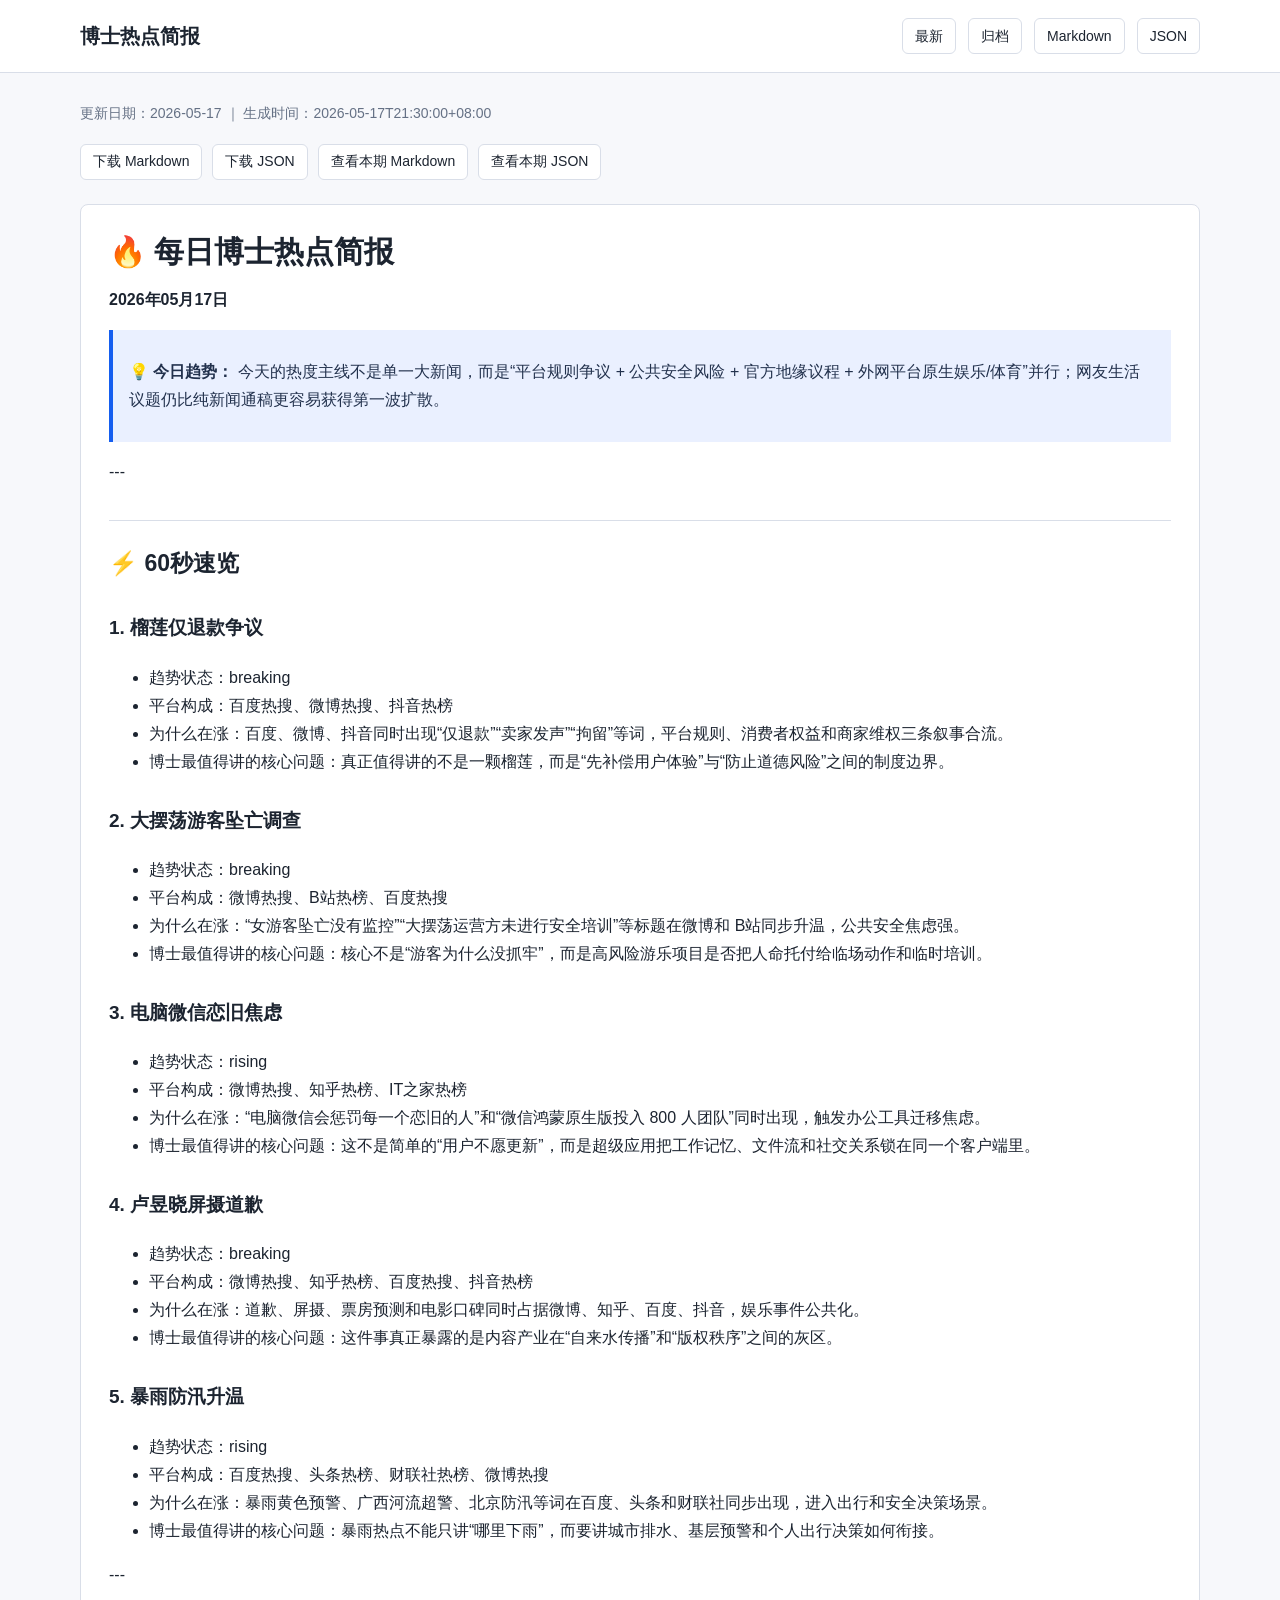
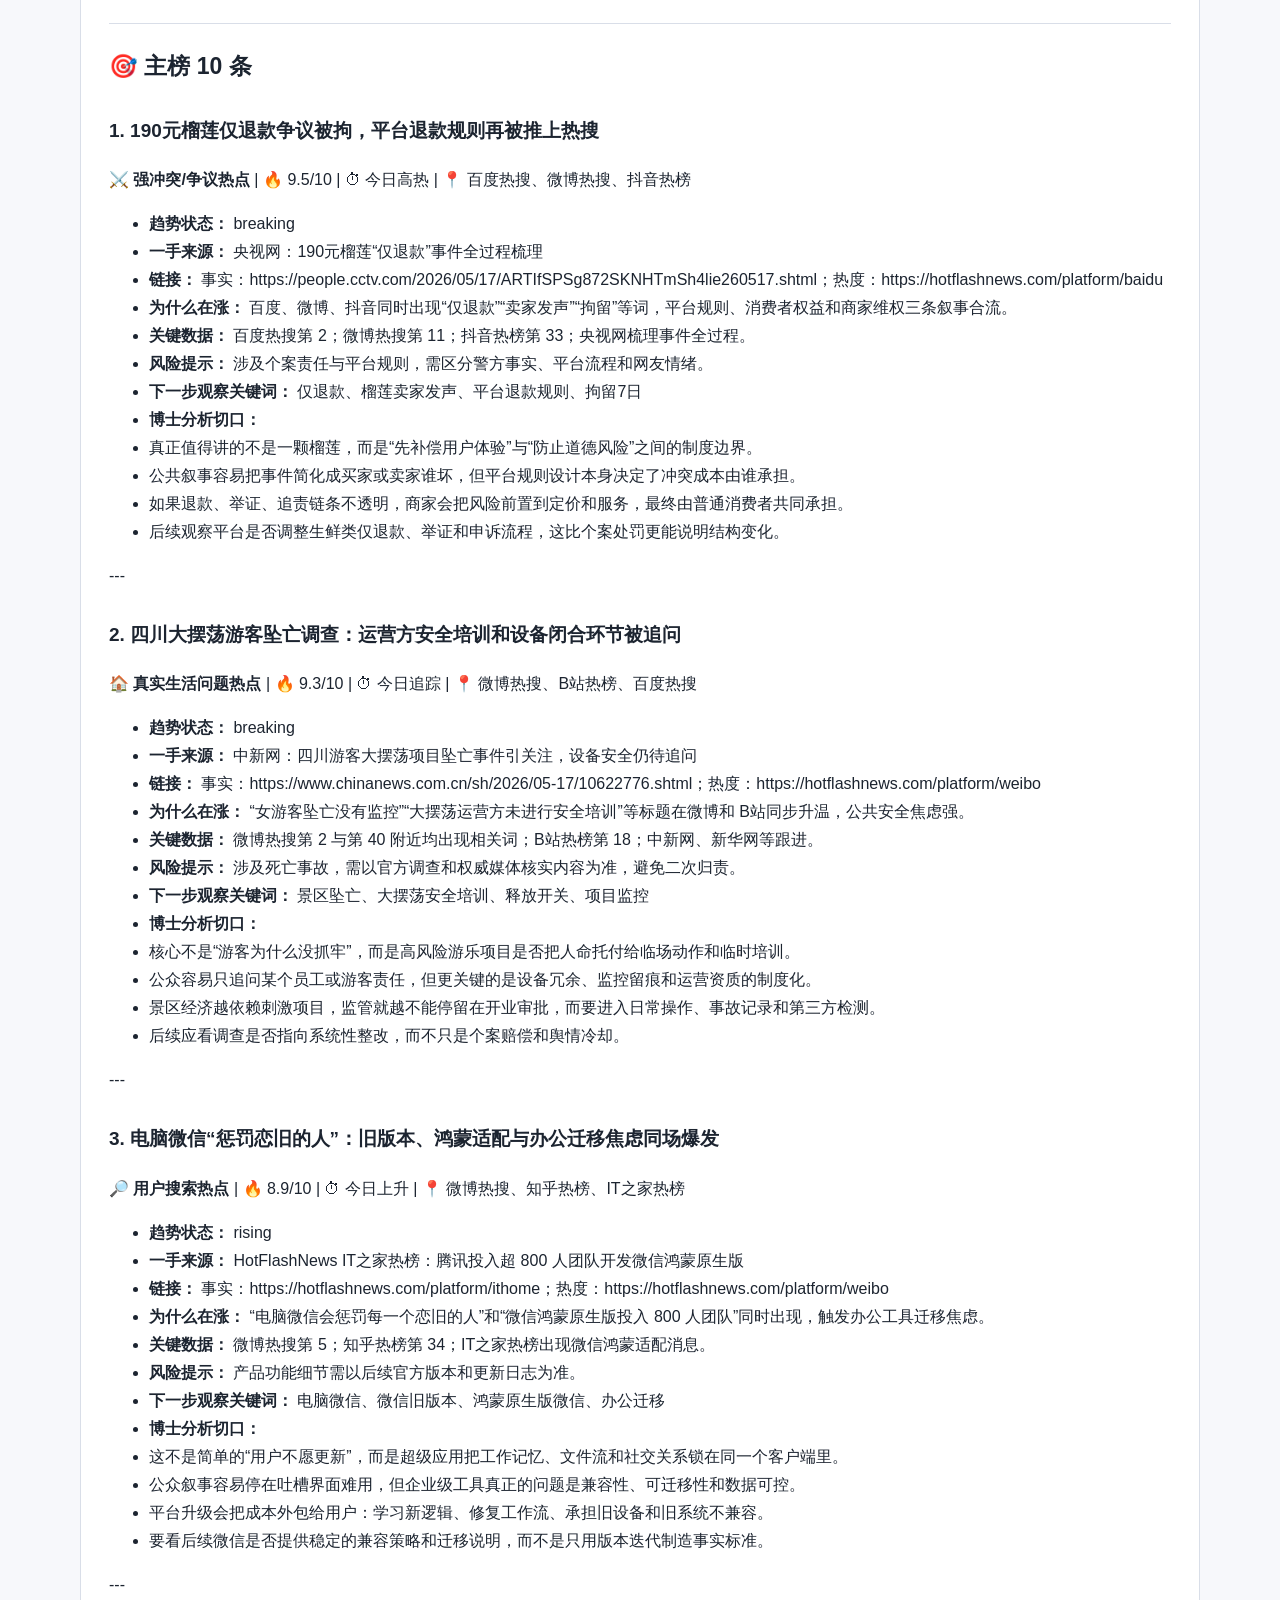
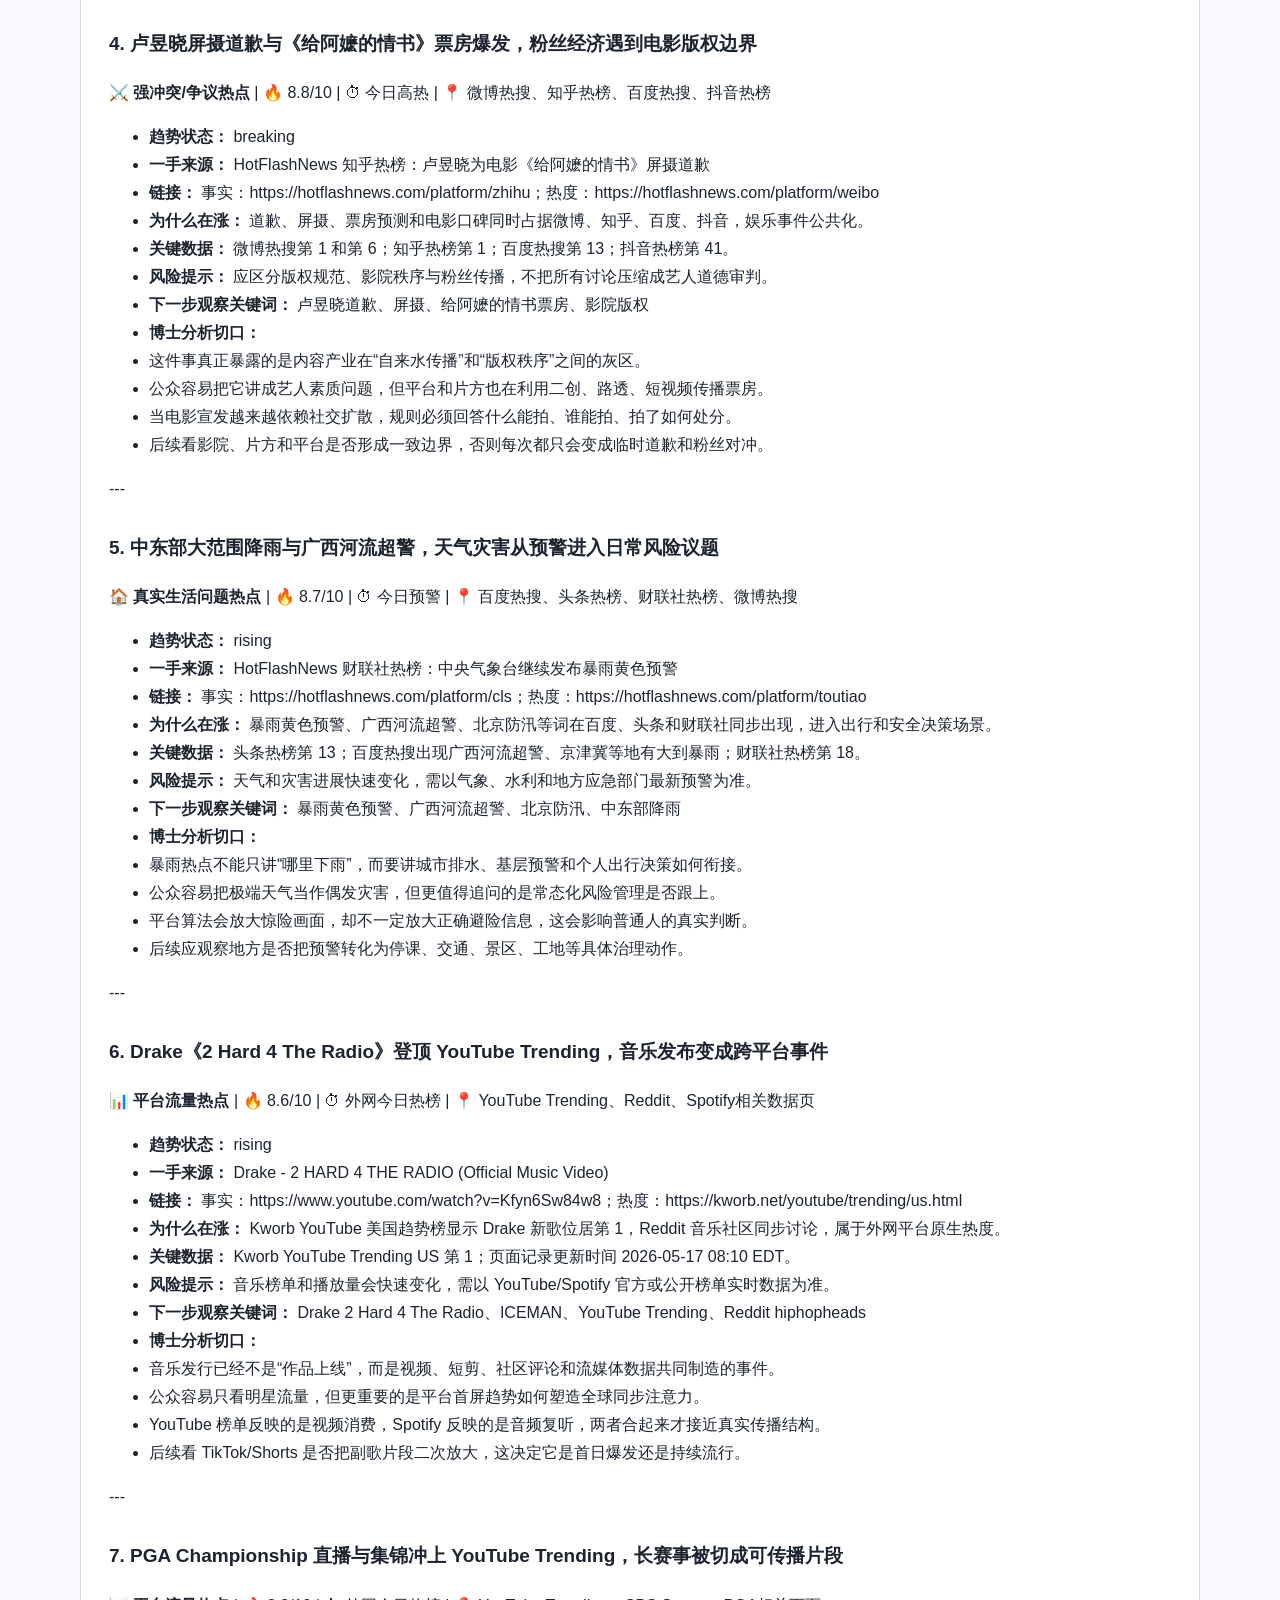
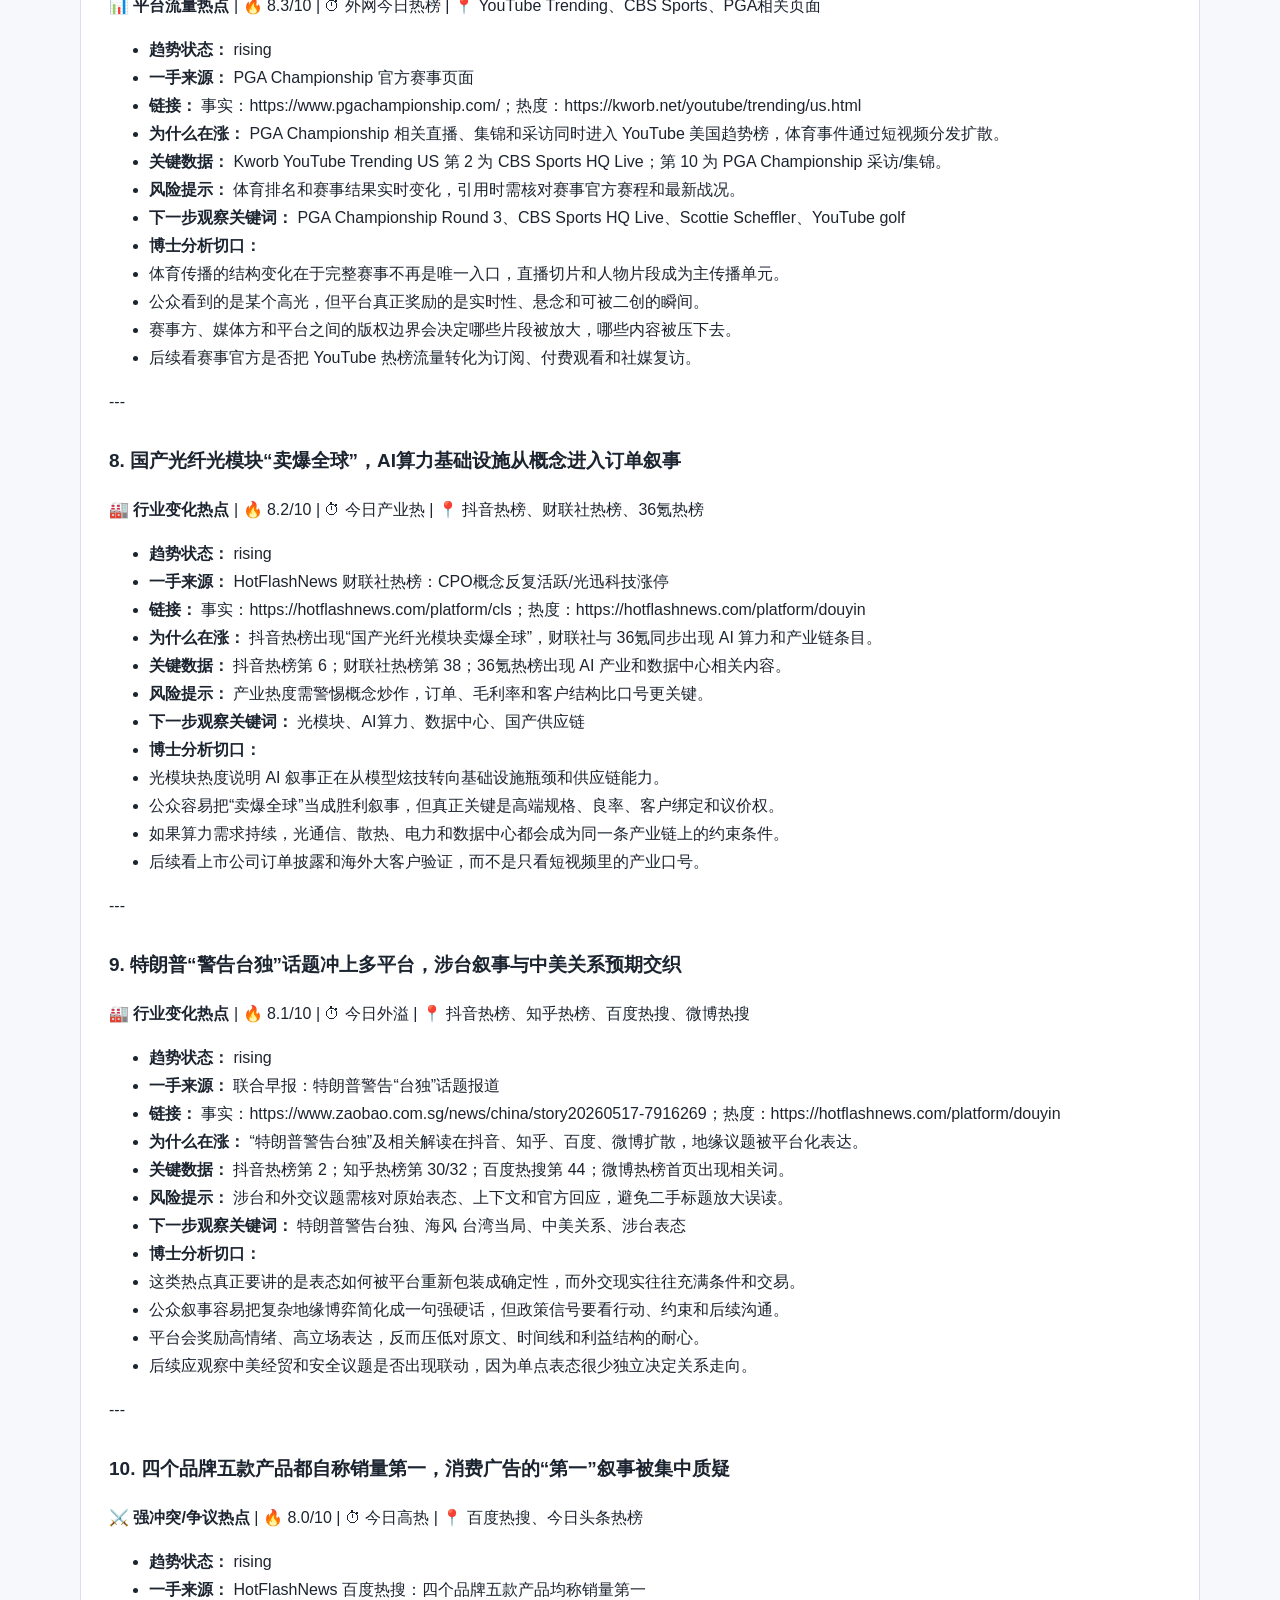
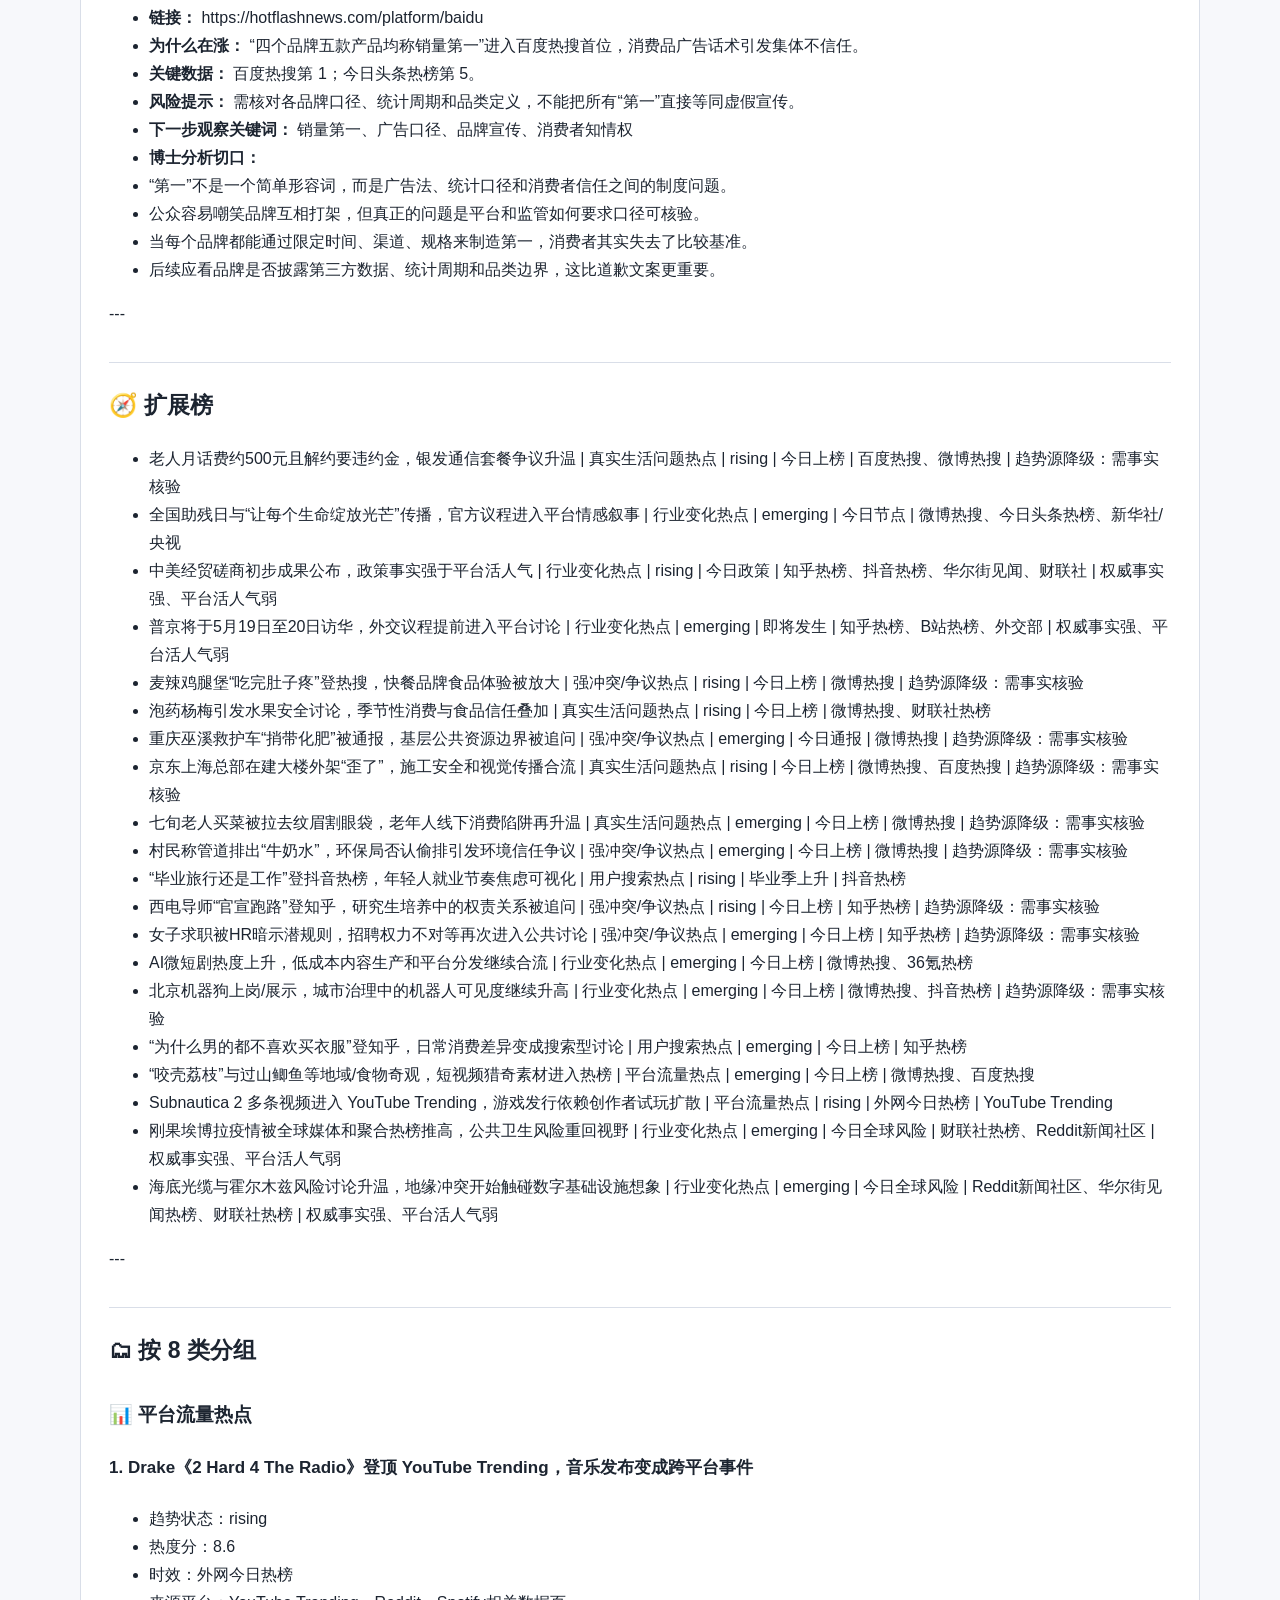
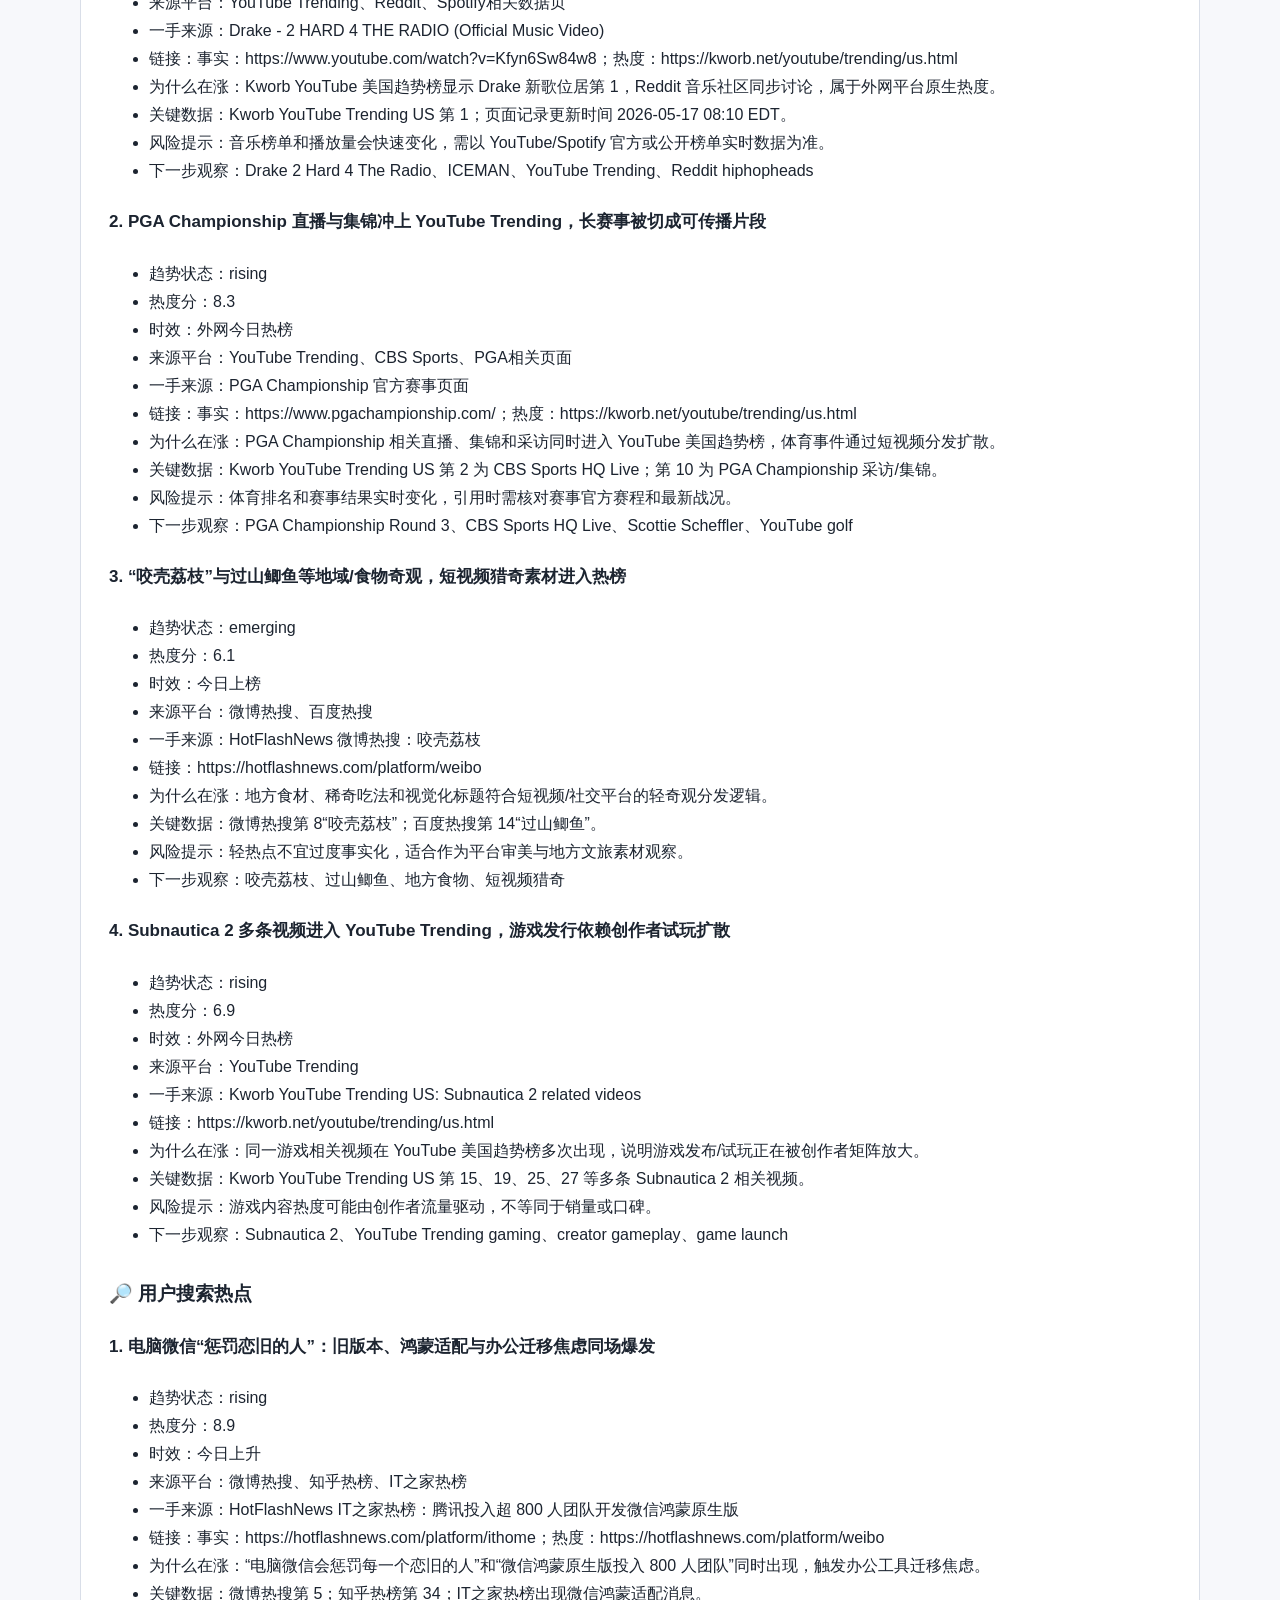
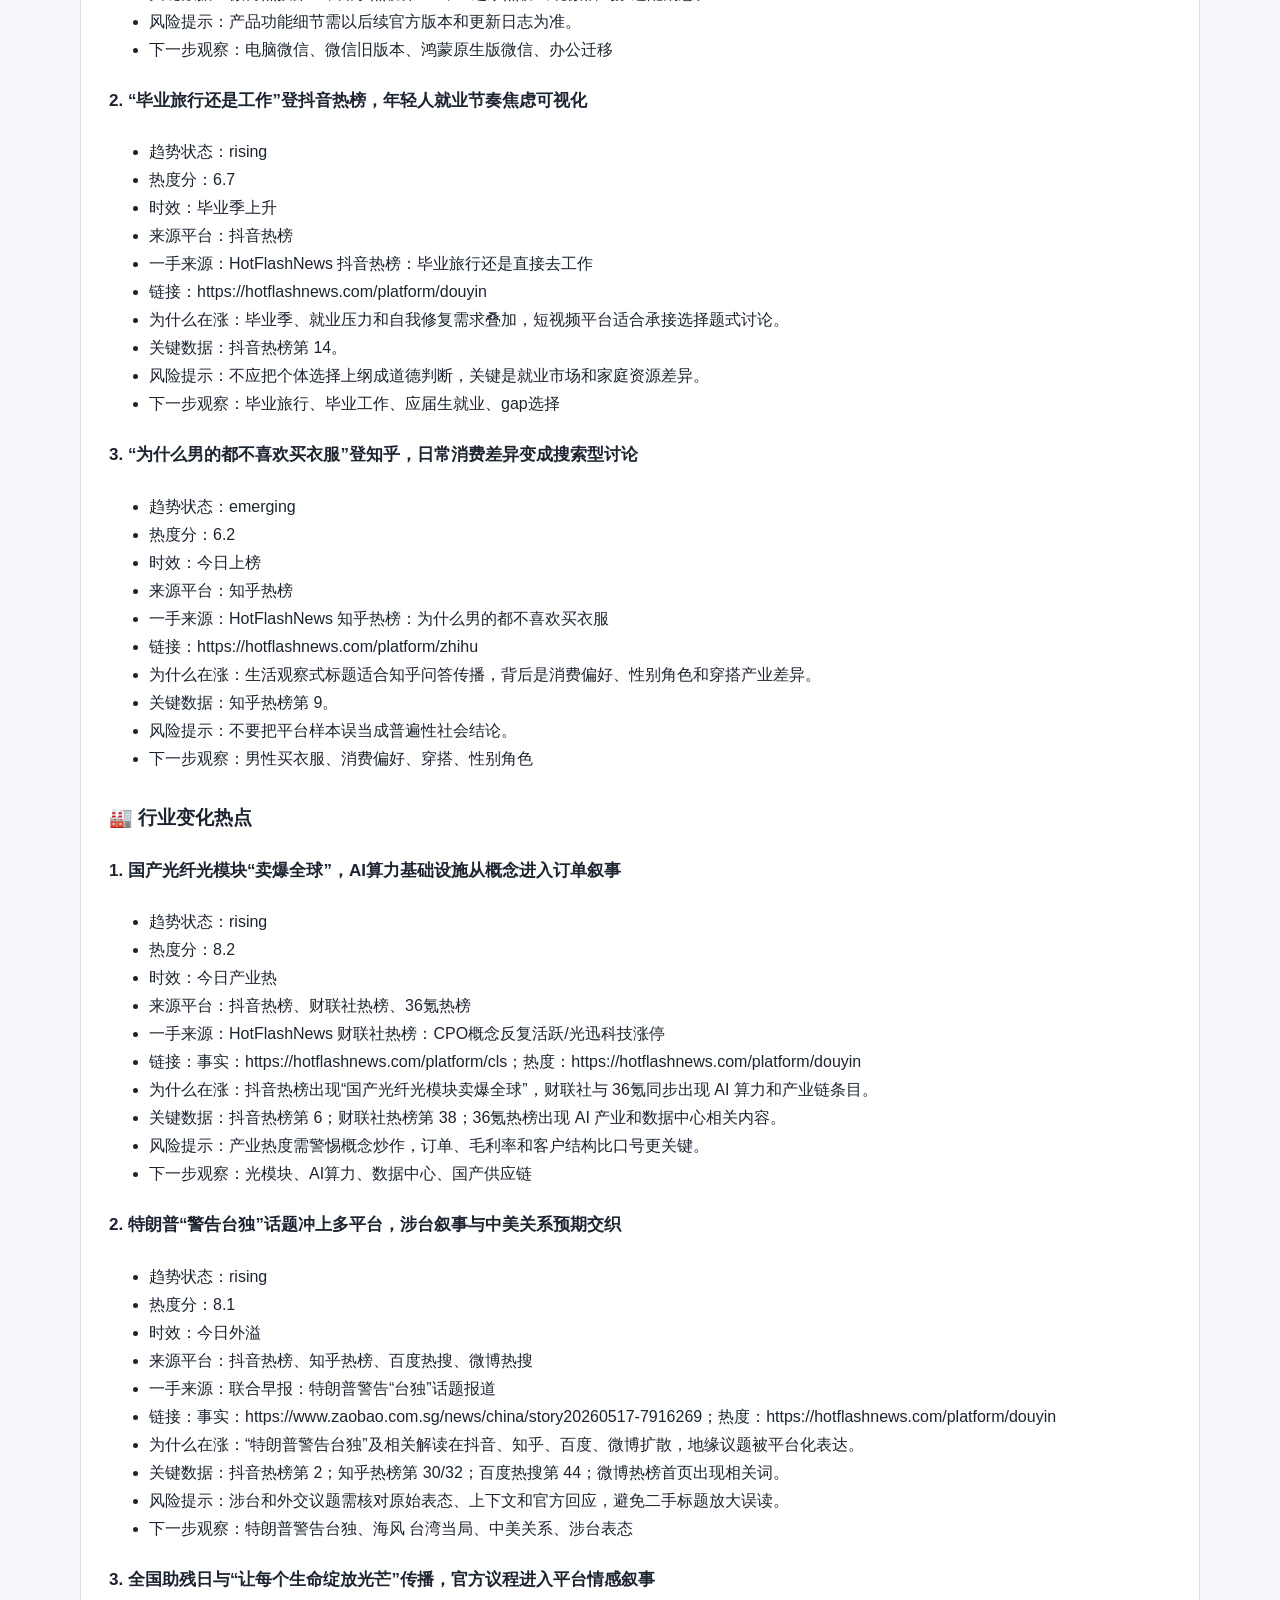
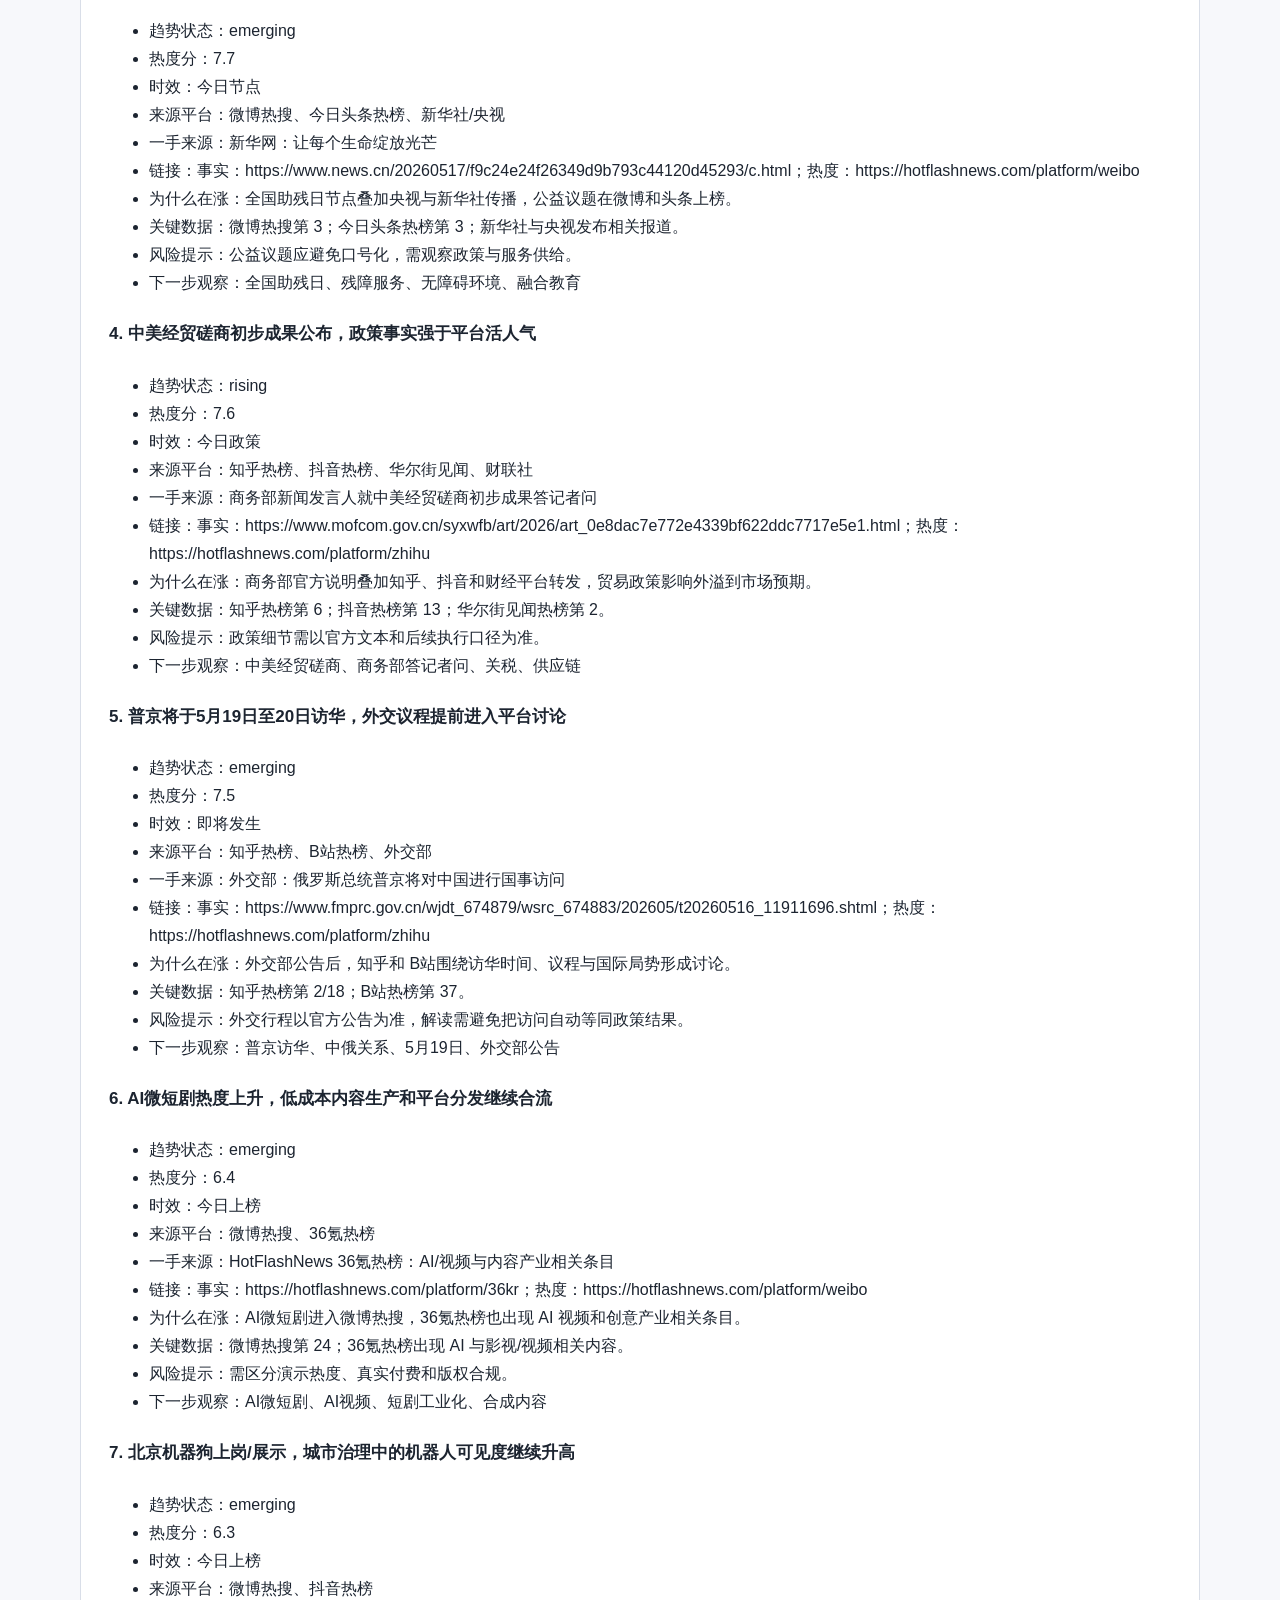
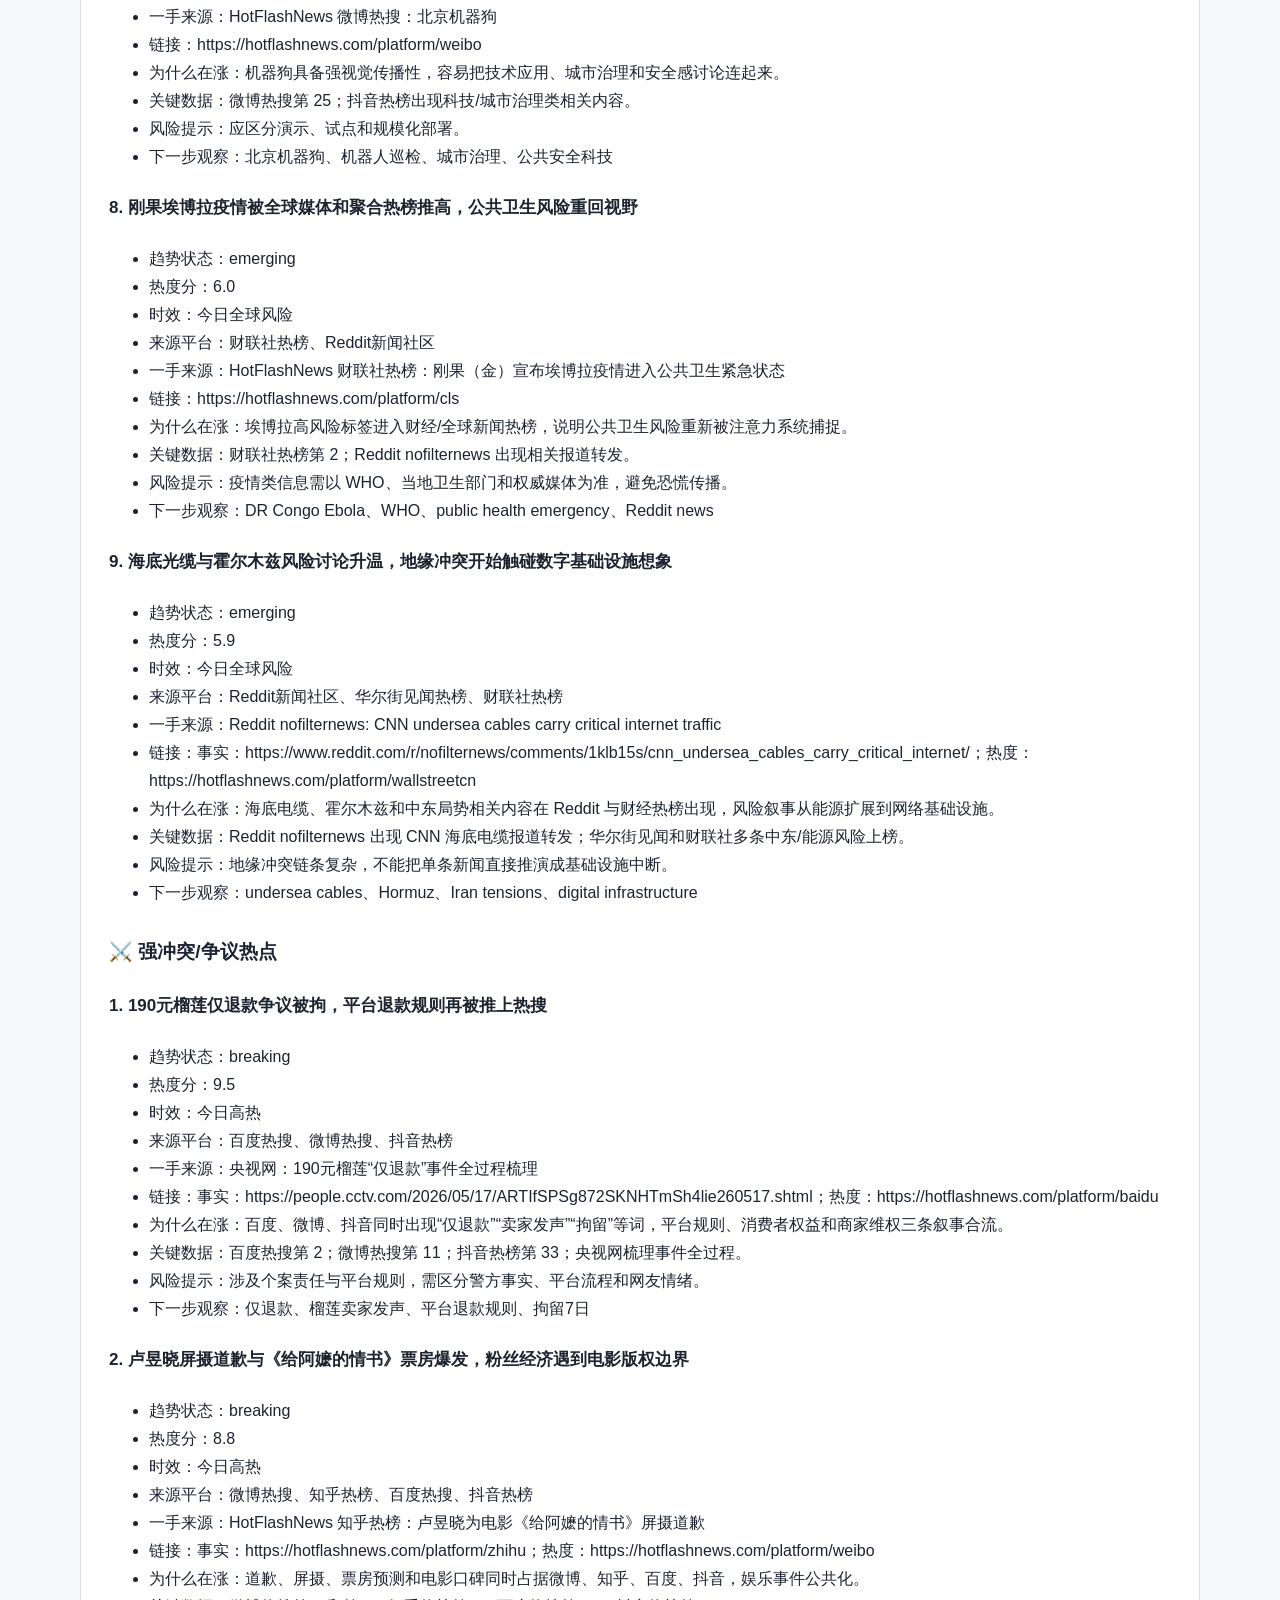
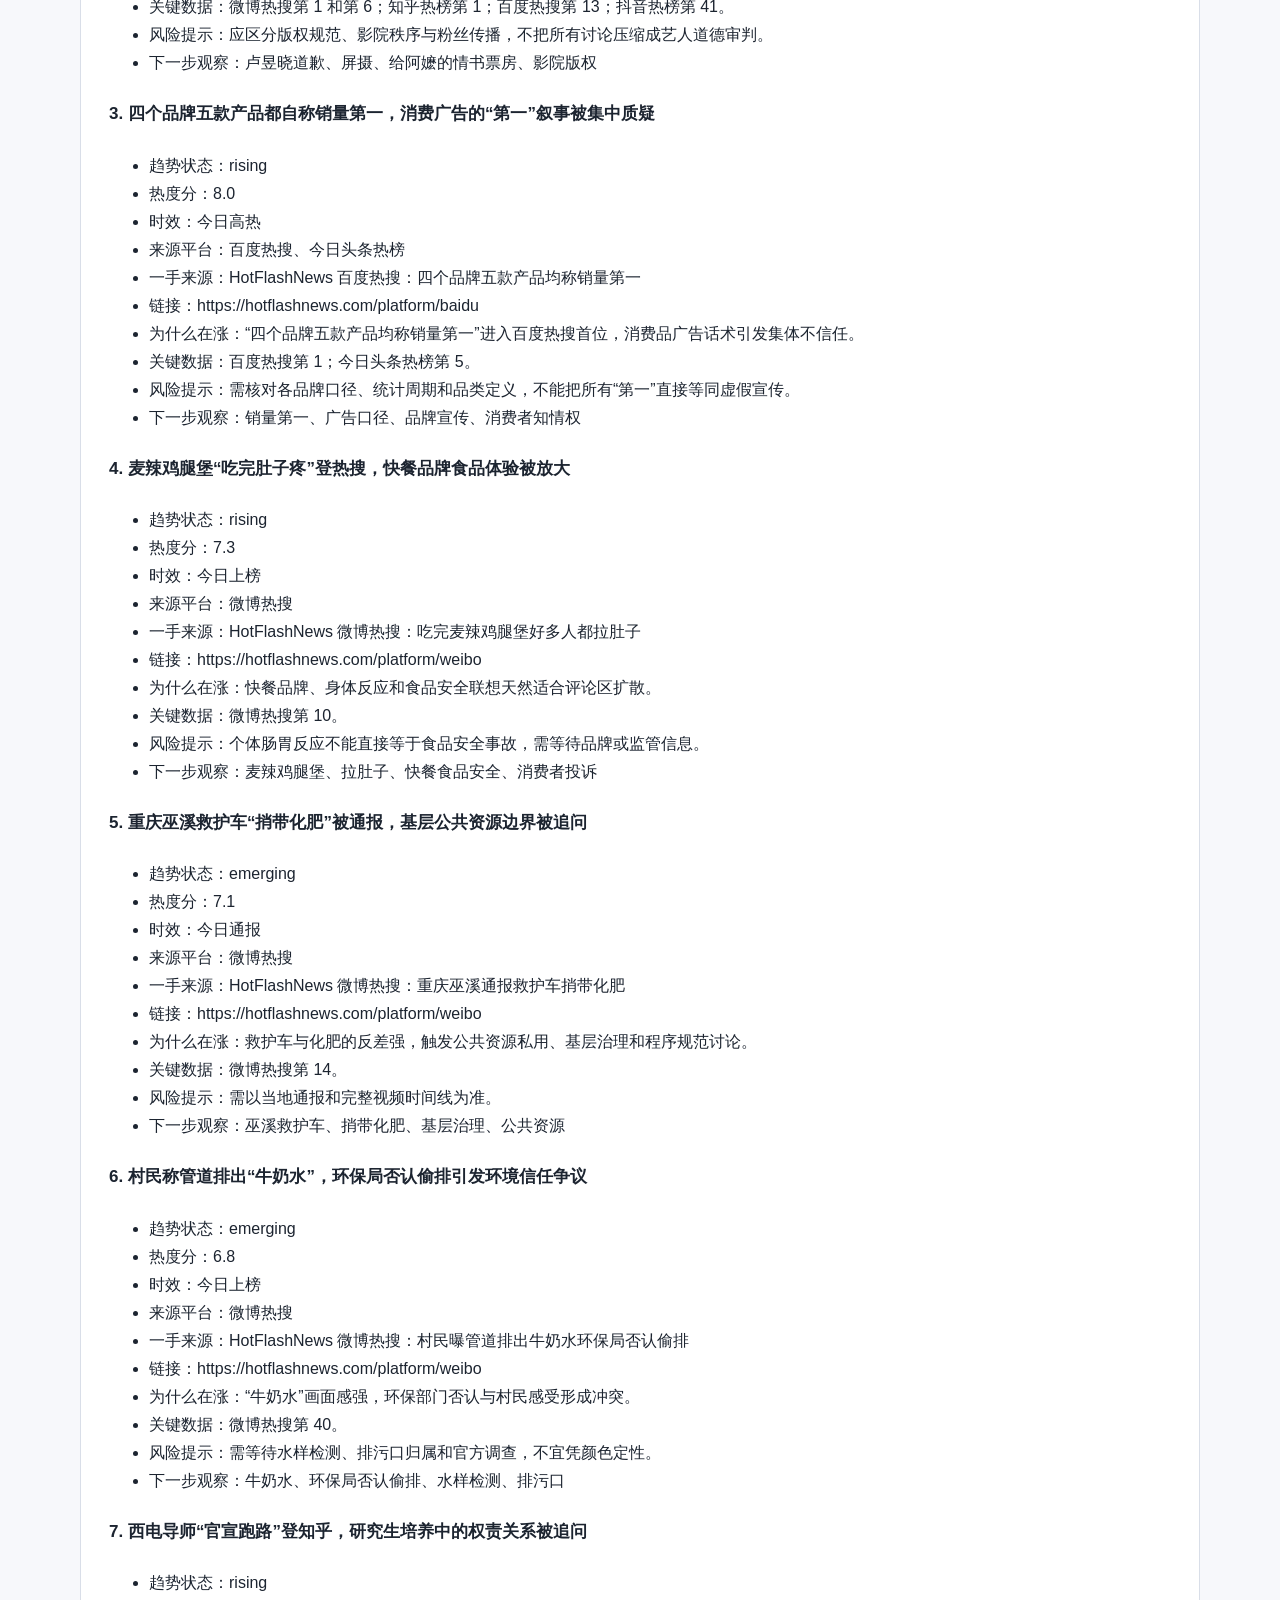
==== commit c826a16c: "Update doctor hotspot briefing" ====
--- a/docs/index.html
+++ b/docs/index.html
@@ -16,193 +16,183 @@
     </div>
   </header>
   <main class="page">
-<div class="meta">更新日期：2026-05-17 ｜ 生成时间：2026-05-17T08:49:00+08:00</div>
+<div class="meta">更新日期：2026-05-17 ｜ 生成时间：2026-05-17T21:30:00+08:00</div>
 <div class="toolbar">
   <a class="button" href="./latest.md">下载 Markdown</a>
   <a class="button" href="./latest.json">下载 JSON</a>
-  <a class="button" href="./reports/2026-05-17/084900/report.md">查看本期 Markdown</a>
-  <a class="button" href="./reports/2026-05-17/084900/report.json">查看本期 JSON</a>
+  <a class="button" href="./reports/2026-05-17/213000/report.md">查看本期 Markdown</a>
+  <a class="button" href="./reports/2026-05-17/213000/report.json">查看本期 JSON</a>
 </div>
 <article class="report">
 <h1>🔥 每日博士热点简报</h1>
 <p><strong>2026年05月17日</strong></p>
-<blockquote><p>💡 <strong>今日趋势：</strong> 今天的热榜由“中美俄官方议程 + 平台摆拍反噬 + 极端天气/消费信任 + 手机汽车价格战”共同驱动，公共议题和官方议程互相抢占注意力。</p></blockquote>
+<blockquote><p>💡 <strong>今日趋势：</strong> 今天的热度主线不是单一大新闻，而是“平台规则争议 + 公共安全风险 + 官方地缘议程 + 外网平台原生娱乐/体育”并行；网友生活议题仍比纯新闻通稿更容易获得第一波扩散。</p></blockquote>
 <p>---</p>
 <h2>⚡ 60秒速览</h2>
-<h3>1. 盲人女孩盲道被撞系摆拍，两人被采取刑事强制措施</h3>
-<ul><li>趋势状态：breaking</li><li>平台构成：微博、百度、抖音、网警通报</li><li>为什么在涨：网警通报反转了“弱者被欺负”的叙事，平台用户从共情迅速转向对摆拍产业链的追责。</li><li>博士最值得讲的核心问题：公众叙事容易把责任压缩成单一对象，但更值得追问的是制度、平台激励和商业收益如何共同塑形。</li></ul>
-<h3>2. 当地通报酒店床单未一客一换</h3>
-<ul><li>趋势状态：rising</li><li>平台构成：百度、微博、本地生活平台</li><li>为什么在涨：住宿卫生击中低信任消费场景，用户把个案扩展成连锁酒店、民宿和监管抽检问题。</li><li>博士最值得讲的核心问题：公众叙事容易把责任压缩成单一对象，但更值得追问的是制度、平台激励和商业收益如何共同塑形。</li></ul>
-<h3>3. 暴雨大暴雨范围扩大，多地提醒非必要不外出</h3>
-<ul><li>趋势状态：breaking</li><li>平台构成：百度、微博、天气服务、北京本地</li><li>为什么在涨：周末出行与极端天气叠加，北京首场强降雨、特大暴雨和雷暴大风被同时搜索。</li><li>博士最值得讲的核心问题：公众叙事容易把责任压缩成单一对象，但更值得追问的是制度、平台激励和商业收益如何共同塑形。</li></ul>
-<h3>4. 中美经贸磋商初步成果公布</h3>
-<ul><li>趋势状态：rising</li><li>平台构成：百度、财联社、基金报、微博</li><li>为什么在涨：特朗普访华后的经贸表述被市场和公众解读为中美关系阶段性缓和信号。</li><li>博士最值得讲的核心问题：公众叙事容易把责任压缩成单一对象，但更值得追问的是制度、平台激励和商业收益如何共同塑形。</li></ul>
-<h3>5. 苹果、华为、小米集体官宣降价，618手机价格战提前打响</h3>
-<ul><li>趋势状态：rising</li><li>平台构成：百度、微博、电商平台、财经媒体</li><li>为什么在涨：高端机降价把618从促销节点变成库存、利润和国产安卓定价能力的压力测试。</li><li>博士最值得讲的核心问题：公众叙事容易把责任压缩成单一对象，但更值得追问的是制度、平台激励和商业收益如何共同塑形。</li></ul>
+<h3>1. 榴莲仅退款争议</h3>
+<ul><li>趋势状态：breaking</li><li>平台构成：百度热搜、微博热搜、抖音热榜</li><li>为什么在涨：百度、微博、抖音同时出现“仅退款”“卖家发声”“拘留”等词，平台规则、消费者权益和商家维权三条叙事合流。</li><li>博士最值得讲的核心问题：真正值得讲的不是一颗榴莲，而是“先补偿用户体验”与“防止道德风险”之间的制度边界。</li></ul>
+<h3>2. 大摆荡游客坠亡调查</h3>
+<ul><li>趋势状态：breaking</li><li>平台构成：微博热搜、B站热榜、百度热搜</li><li>为什么在涨：“女游客坠亡没有监控”“大摆荡运营方未进行安全培训”等标题在微博和 B站同步升温，公共安全焦虑强。</li><li>博士最值得讲的核心问题：核心不是“游客为什么没抓牢”，而是高风险游乐项目是否把人命托付给临场动作和临时培训。</li></ul>
+<h3>3. 电脑微信恋旧焦虑</h3>
+<ul><li>趋势状态：rising</li><li>平台构成：微博热搜、知乎热榜、IT之家热榜</li><li>为什么在涨：“电脑微信会惩罚每一个恋旧的人”和“微信鸿蒙原生版投入 800 人团队”同时出现，触发办公工具迁移焦虑。</li><li>博士最值得讲的核心问题：这不是简单的“用户不愿更新”，而是超级应用把工作记忆、文件流和社交关系锁在同一个客户端里。</li></ul>
+<h3>4. 卢昱晓屏摄道歉</h3>
+<ul><li>趋势状态：breaking</li><li>平台构成：微博热搜、知乎热榜、百度热搜、抖音热榜</li><li>为什么在涨：道歉、屏摄、票房预测和电影口碑同时占据微博、知乎、百度、抖音，娱乐事件公共化。</li><li>博士最值得讲的核心问题：这件事真正暴露的是内容产业在“自来水传播”和“版权秩序”之间的灰区。</li></ul>
+<h3>5. 暴雨防汛升温</h3>
+<ul><li>趋势状态：rising</li><li>平台构成：百度热搜、头条热榜、财联社热榜、微博热搜</li><li>为什么在涨：暴雨黄色预警、广西河流超警、北京防汛等词在百度、头条和财联社同步出现，进入出行和安全决策场景。</li><li>博士最值得讲的核心问题：暴雨热点不能只讲“哪里下雨”，而要讲城市排水、基层预警和个人出行决策如何衔接。</li></ul>
 <p>---</p>
-<h2>🎯 主榜 10 条（最多 10 条）</h2>
-<h3>1. 盲人女孩盲道被撞系摆拍，两人被采取刑事强制措施</h3>
-<p>公共事件与社会治理 | 热度 9.4/10 | breaking | 📍 微博、百度、抖音、网警通报</p>
-<ul><li><strong>趋势状态：</strong> breaking</li><li><strong>一手来源：</strong> 央视网</li><li><strong>链接：</strong> https://news.cctv.com/2026/05/17/ARTImw3mYx6wSFhZQka1dXzQ260516.shtml</li><li><strong>为什么在涨：</strong> 网警通报反转了“弱者被欺负”的叙事，平台用户从共情迅速转向对摆拍产业链的追责。</li><li><strong>关键数据：</strong> X排行聚合显示相关词位列百度热榜前十，央视网今日刊发警方处置。</li><li><strong>风险提示：</strong> 警方通报之外的身份、收益和平台处罚细节仍需继续核验。</li><li><strong>下一步观察关键词：</strong> 摆拍 盲道 网警通报 账号治理</li><li><strong>博士分析切口：</strong></li><li>表层是盲人女孩盲道被撞系摆拍，两人被采取刑事强制措施，核心是平台如何把个案转成可规模化传播的公共判断。</li><li>公众叙事容易把责任压缩成单一对象，但更值得追问的是制度、平台激励和商业收益如何共同塑形。</li><li>需要把事实核验和情绪传播分开：事实决定能不能讲，热度只说明为什么现在讲。</li><li>下一步观察摆拍 盲道 网警通报 账号治理，看它是继续升温、被官方文本收束，还是被新议题替代。</li></ul>
+<h2>🎯 主榜 10 条</h2>
+<h3>1. 190元榴莲仅退款争议被拘，平台退款规则再被推上热搜</h3>
+<p>⚔️ <strong>强冲突/争议热点</strong> | 🔥 9.5/10 | ⏱ 今日高热 | 📍 百度热搜、微博热搜、抖音热榜</p>
+<ul><li><strong>趋势状态：</strong> breaking</li><li><strong>一手来源：</strong> 央视网：190元榴莲“仅退款”事件全过程梳理</li><li><strong>链接：</strong> 事实：https://people.cctv.com/2026/05/17/ARTIfSPSg872SKNHTmSh4lie260517.shtml；热度：https://hotflashnews.com/platform/baidu</li><li><strong>为什么在涨：</strong> 百度、微博、抖音同时出现“仅退款”“卖家发声”“拘留”等词，平台规则、消费者权益和商家维权三条叙事合流。</li><li><strong>关键数据：</strong> 百度热搜第 2；微博热搜第 11；抖音热榜第 33；央视网梳理事件全过程。</li><li><strong>风险提示：</strong> 涉及个案责任与平台规则，需区分警方事实、平台流程和网友情绪。</li><li><strong>下一步观察关键词：</strong> 仅退款、榴莲卖家发声、平台退款规则、拘留7日</li><li><strong>博士分析切口：</strong></li><li>真正值得讲的不是一颗榴莲，而是“先补偿用户体验”与“防止道德风险”之间的制度边界。</li><li>公共叙事容易把事件简化成买家或卖家谁坏，但平台规则设计本身决定了冲突成本由谁承担。</li><li>如果退款、举证、追责链条不透明，商家会把风险前置到定价和服务，最终由普通消费者共同承担。</li><li>后续观察平台是否调整生鲜类仅退款、举证和申诉流程，这比个案处罚更能说明结构变化。</li></ul>
 <p>---</p>
-<h3>2. 当地通报酒店床单未一客一换</h3>
-<p>消费与品牌信任 | 热度 8.8/10 | rising | 📍 百度、微博、本地生活平台</p>
-<ul><li><strong>趋势状态：</strong> rising</li><li><strong>一手来源：</strong> X排行热榜聚合</li><li><strong>链接：</strong> https://www.xpaihang.com/</li><li><strong>为什么在涨：</strong> 住宿卫生击中低信任消费场景，用户把个案扩展成连锁酒店、民宿和监管抽检问题。</li><li><strong>关键数据：</strong> X排行显示该话题在百度热榜约752万热度。</li><li><strong>风险提示：</strong> 涉事主体、抽检结论和处罚细节需以后续官方通报为准。</li><li><strong>下一步观察关键词：</strong> 酒店床单 一客一换 当地通报 住宿卫生</li><li><strong>博士分析切口：</strong></li><li>表层是当地通报酒店床单未一客一换，核心是平台如何把个案转成可规模化传播的公共判断。</li><li>公众叙事容易把责任压缩成单一对象，但更值得追问的是制度、平台激励和商业收益如何共同塑形。</li><li>需要把事实核验和情绪传播分开：事实决定能不能讲，热度只说明为什么现在讲。</li><li>下一步观察酒店床单 一客一换 当地通报 住宿卫生，看它是继续升温、被官方文本收束，还是被新议题替代。</li></ul>
+<h3>2. 四川大摆荡游客坠亡调查：运营方安全培训和设备闭合环节被追问</h3>
+<p>🏠 <strong>真实生活问题热点</strong> | 🔥 9.3/10 | ⏱ 今日追踪 | 📍 微博热搜、B站热榜、百度热搜</p>
+<ul><li><strong>趋势状态：</strong> breaking</li><li><strong>一手来源：</strong> 中新网：四川游客大摆荡项目坠亡事件引关注，设备安全仍待追问</li><li><strong>链接：</strong> 事实：https://www.chinanews.com.cn/sh/2026/05-17/10622776.shtml；热度：https://hotflashnews.com/platform/weibo</li><li><strong>为什么在涨：</strong> “女游客坠亡没有监控”“大摆荡运营方未进行安全培训”等标题在微博和 B站同步升温，公共安全焦虑强。</li><li><strong>关键数据：</strong> 微博热搜第 2 与第 40 附近均出现相关词；B站热榜第 18；中新网、新华网等跟进。</li><li><strong>风险提示：</strong> 涉及死亡事故，需以官方调查和权威媒体核实内容为准，避免二次归责。</li><li><strong>下一步观察关键词：</strong> 景区坠亡、大摆荡安全培训、释放开关、项目监控</li><li><strong>博士分析切口：</strong></li><li>核心不是“游客为什么没抓牢”，而是高风险游乐项目是否把人命托付给临场动作和临时培训。</li><li>公众容易只追问某个员工或游客责任，但更关键的是设备冗余、监控留痕和运营资质的制度化。</li><li>景区经济越依赖刺激项目，监管就越不能停留在开业审批，而要进入日常操作、事故记录和第三方检测。</li><li>后续应看调查是否指向系统性整改，而不只是个案赔偿和舆情冷却。</li></ul>
 <p>---</p>
-<h3>3. 暴雨大暴雨范围扩大，多地提醒非必要不外出</h3>
-<p>公共安全与风险预警 | 热度 9.1/10 | breaking | 📍 百度、微博、天气服务、北京本地</p>
-<ul><li><strong>趋势状态：</strong> breaking</li><li><strong>一手来源：</strong> 国家预警信息发布中心/中央气象台</li><li><strong>链接：</strong> http://www.nmc.cn/publish/weather-bulletin/index.htm</li><li><strong>为什么在涨：</strong> 周末出行与极端天气叠加，北京首场强降雨、特大暴雨和雷暴大风被同时搜索。</li><li><strong>关键数据：</strong> X排行聚合显示“多地提醒市民注意降雨”约781万热度，“特大暴雨、雷暴大风来了”约714万。</li><li><strong>风险提示：</strong> 不同城市影响差异大，避免把全国预警误读成单点灾情。</li><li><strong>下一步观察关键词：</strong> 暴雨黄色预警 北京暴雨 雷暴大风 非必要不外出</li><li><strong>博士分析切口：</strong></li><li>表层是暴雨大暴雨范围扩大，多地提醒非必要不外出，核心是平台如何把个案转成可规模化传播的公共判断。</li><li>公众叙事容易把责任压缩成单一对象，但更值得追问的是制度、平台激励和商业收益如何共同塑形。</li><li>需要把事实核验和情绪传播分开：事实决定能不能讲，热度只说明为什么现在讲。</li><li>下一步观察暴雨黄色预警 北京暴雨 雷暴大风 非必要不外出，看它是继续升温、被官方文本收束，还是被新议题替代。</li></ul>
+<h3>3. 电脑微信“惩罚恋旧的人”：旧版本、鸿蒙适配与办公迁移焦虑同场爆发</h3>
+<p>🔎 <strong>用户搜索热点</strong> | 🔥 8.9/10 | ⏱ 今日上升 | 📍 微博热搜、知乎热榜、IT之家热榜</p>
+<ul><li><strong>趋势状态：</strong> rising</li><li><strong>一手来源：</strong> HotFlashNews IT之家热榜：腾讯投入超 800 人团队开发微信鸿蒙原生版</li><li><strong>链接：</strong> 事实：https://hotflashnews.com/platform/ithome；热度：https://hotflashnews.com/platform/weibo</li><li><strong>为什么在涨：</strong> “电脑微信会惩罚每一个恋旧的人”和“微信鸿蒙原生版投入 800 人团队”同时出现，触发办公工具迁移焦虑。</li><li><strong>关键数据：</strong> 微博热搜第 5；知乎热榜第 34；IT之家热榜出现微信鸿蒙适配消息。</li><li><strong>风险提示：</strong> 产品功能细节需以后续官方版本和更新日志为准。</li><li><strong>下一步观察关键词：</strong> 电脑微信、微信旧版本、鸿蒙原生版微信、办公迁移</li><li><strong>博士分析切口：</strong></li><li>这不是简单的“用户不愿更新”，而是超级应用把工作记忆、文件流和社交关系锁在同一个客户端里。</li><li>公众叙事容易停在吐槽界面难用，但企业级工具真正的问题是兼容性、可迁移性和数据可控。</li><li>平台升级会把成本外包给用户：学习新逻辑、修复工作流、承担旧设备和旧系统不兼容。</li><li>要看后续微信是否提供稳定的兼容策略和迁移说明，而不是只用版本迭代制造事实标准。</li></ul>
 <p>---</p>
-<h3>4. 中美经贸磋商初步成果公布</h3>
-<p>政策议程与国际关系 | 热度 8.9/10 | rising | 📍 百度、财联社、基金报、微博</p>
-<ul><li><strong>趋势状态：</strong> rising</li><li><strong>一手来源：</strong> 中国基金报</li><li><strong>链接：</strong> https://www.chnfund.com/article/989bcfdd-b5f8-646e-48c9-3a2142e2ef24</li><li><strong>为什么在涨：</strong> 特朗普访华后的经贸表述被市场和公众解读为中美关系阶段性缓和信号。</li><li><strong>关键数据：</strong> X排行聚合显示该词约771万热度；财联社早报同步列为重点。</li><li><strong>风险提示：</strong> “初步成果”不等于落地协议，采购、关税和技术限制还要看文本执行。</li><li><strong>下一步观察关键词：</strong> 中美经贸磋商 初步成果 商务部 采购飞机</li><li><strong>博士分析切口：</strong></li><li>表层是中美经贸磋商初步成果公布，核心是平台如何把个案转成可规模化传播的公共判断。</li><li>公众叙事容易把责任压缩成单一对象，但更值得追问的是制度、平台激励和商业收益如何共同塑形。</li><li>需要把事实核验和情绪传播分开：事实决定能不能讲，热度只说明为什么现在讲。</li><li>下一步观察中美经贸磋商 初步成果 商务部 采购飞机，看它是继续升温、被官方文本收束，还是被新议题替代。</li></ul>
+<h3>4. 卢昱晓屏摄道歉与《给阿嬷的情书》票房爆发，粉丝经济遇到电影版权边界</h3>
+<p>⚔️ <strong>强冲突/争议热点</strong> | 🔥 8.8/10 | ⏱ 今日高热 | 📍 微博热搜、知乎热榜、百度热搜、抖音热榜</p>
+<ul><li><strong>趋势状态：</strong> breaking</li><li><strong>一手来源：</strong> HotFlashNews 知乎热榜：卢昱晓为电影《给阿嬷的情书》屏摄道歉</li><li><strong>链接：</strong> 事实：https://hotflashnews.com/platform/zhihu；热度：https://hotflashnews.com/platform/weibo</li><li><strong>为什么在涨：</strong> 道歉、屏摄、票房预测和电影口碑同时占据微博、知乎、百度、抖音，娱乐事件公共化。</li><li><strong>关键数据：</strong> 微博热搜第 1 和第 6；知乎热榜第 1；百度热搜第 13；抖音热榜第 41。</li><li><strong>风险提示：</strong> 应区分版权规范、影院秩序与粉丝传播，不把所有讨论压缩成艺人道德审判。</li><li><strong>下一步观察关键词：</strong> 卢昱晓道歉、屏摄、给阿嬷的情书票房、影院版权</li><li><strong>博士分析切口：</strong></li><li>这件事真正暴露的是内容产业在“自来水传播”和“版权秩序”之间的灰区。</li><li>公众容易把它讲成艺人素质问题，但平台和片方也在利用二创、路透、短视频传播票房。</li><li>当电影宣发越来越依赖社交扩散，规则必须回答什么能拍、谁能拍、拍了如何处分。</li><li>后续看影院、片方和平台是否形成一致边界，否则每次都只会变成临时道歉和粉丝对冲。</li></ul>
 <p>---</p>
-<h3>5. 苹果、华为、小米集体官宣降价，618手机价格战提前打响</h3>
-<p>科技产业与消费市场 | 热度 8.6/10 | rising | 📍 百度、微博、电商平台、财经媒体</p>
-<ul><li><strong>趋势状态：</strong> rising</li><li><strong>一手来源：</strong> 每日经济新闻</li><li><strong>链接：</strong> https://www.nbd.com.cn/articles/2026-05-15/4393851.html</li><li><strong>为什么在涨：</strong> 高端机降价把618从促销节点变成库存、利润和国产安卓定价能力的压力测试。</li><li><strong>关键数据：</strong> X排行聚合显示“苹果、华为、小米集体官宣：降价”约724万热度。</li><li><strong>风险提示：</strong> 不同渠道补贴口径不同，实际成交价和官方定价不能混同。</li><li><strong>下一步观察关键词：</strong> iPhone17 降价 华为MateX 小米 618</li><li><strong>博士分析切口：</strong></li><li>表层是苹果、华为、小米集体官宣降价，618手机价格战提前打响，核心是平台如何把个案转成可规模化传播的公共判断。</li><li>公众叙事容易把责任压缩成单一对象，但更值得追问的是制度、平台激励和商业收益如何共同塑形。</li><li>需要把事实核验和情绪传播分开：事实决定能不能讲，热度只说明为什么现在讲。</li><li>下一步观察iPhone17 降价 华为MateX 小米 618，看它是继续升温、被官方文本收束，还是被新议题替代。</li></ul>
+<h3>5. 中东部大范围降雨与广西河流超警，天气灾害从预警进入日常风险议题</h3>
+<p>🏠 <strong>真实生活问题热点</strong> | 🔥 8.7/10 | ⏱ 今日预警 | 📍 百度热搜、头条热榜、财联社热榜、微博热搜</p>
+<ul><li><strong>趋势状态：</strong> rising</li><li><strong>一手来源：</strong> HotFlashNews 财联社热榜：中央气象台继续发布暴雨黄色预警</li><li><strong>链接：</strong> 事实：https://hotflashnews.com/platform/cls；热度：https://hotflashnews.com/platform/toutiao</li><li><strong>为什么在涨：</strong> 暴雨黄色预警、广西河流超警、北京防汛等词在百度、头条和财联社同步出现，进入出行和安全决策场景。</li><li><strong>关键数据：</strong> 头条热榜第 13；百度热搜出现广西河流超警、京津冀等地有大到暴雨；财联社热榜第 18。</li><li><strong>风险提示：</strong> 天气和灾害进展快速变化，需以气象、水利和地方应急部门最新预警为准。</li><li><strong>下一步观察关键词：</strong> 暴雨黄色预警、广西河流超警、北京防汛、中东部降雨</li><li><strong>博士分析切口：</strong></li><li>暴雨热点不能只讲“哪里下雨”，而要讲城市排水、基层预警和个人出行决策如何衔接。</li><li>公众容易把极端天气当作偶发灾害，但更值得追问的是常态化风险管理是否跟上。</li><li>平台算法会放大惊险画面，却不一定放大正确避险信息，这会影响普通人的真实判断。</li><li>后续应观察地方是否把预警转化为停课、交通、景区、工地等具体治理动作。</li></ul>
 <p>---</p>
-<h3>6. 普京将于5月19日至20日对中国进行国事访问</h3>
-<p>政策议程与国际关系 | 热度 8.4/10 | rising | 📍 百度、微博、外交部、Reddit</p>
-<ul><li><strong>趋势状态：</strong> rising</li><li><strong>一手来源：</strong> 中华人民共和国外交部</li><li><strong>链接：</strong> https://www.fmprc.gov.cn/web/wjdt_674879/wsrc_674883/202605/t20260516_11911696.shtml</li><li><strong>为什么在涨：</strong> 特朗普访华后普京接续访华，使中美俄三角关系成为平台讨论的核心框架。</li><li><strong>关键数据：</strong> X排行聚合显示该词约695万热度，外交部5月16日发布行程。</li><li><strong>风险提示：</strong> 外界解读易过度戏剧化，实际看点在会后文件、能源和教育年安排。</li><li><strong>下一步观察关键词：</strong> 普京访华 中俄教育年 特朗普访华 中美俄</li><li><strong>博士分析切口：</strong></li><li>表层是普京将于5月19日至20日对中国进行国事访问，核心是平台如何把个案转成可规模化传播的公共判断。</li><li>公众叙事容易把责任压缩成单一对象，但更值得追问的是制度、平台激励和商业收益如何共同塑形。</li><li>需要把事实核验和情绪传播分开：事实决定能不能讲，热度只说明为什么现在讲。</li><li>下一步观察普京访华 中俄教育年 特朗普访华 中美俄，看它是继续升温、被官方文本收束，还是被新议题替代。</li></ul>
+<h3>6. Drake《2 Hard 4 The Radio》登顶 YouTube Trending，音乐发布变成跨平台事件</h3>
+<p>📊 <strong>平台流量热点</strong> | 🔥 8.6/10 | ⏱ 外网今日热榜 | 📍 YouTube Trending、Reddit、Spotify相关数据页</p>
+<ul><li><strong>趋势状态：</strong> rising</li><li><strong>一手来源：</strong> Drake - 2 HARD 4 THE RADIO (Official Music Video)</li><li><strong>链接：</strong> 事实：https://www.youtube.com/watch?v=Kfyn6Sw84w8；热度：https://kworb.net/youtube/trending/us.html</li><li><strong>为什么在涨：</strong> Kworb YouTube 美国趋势榜显示 Drake 新歌位居第 1，Reddit 音乐社区同步讨论，属于外网平台原生热度。</li><li><strong>关键数据：</strong> Kworb YouTube Trending US 第 1；页面记录更新时间 2026-05-17 08:10 EDT。</li><li><strong>风险提示：</strong> 音乐榜单和播放量会快速变化，需以 YouTube/Spotify 官方或公开榜单实时数据为准。</li><li><strong>下一步观察关键词：</strong> Drake 2 Hard 4 The Radio、ICEMAN、YouTube Trending、Reddit hiphopheads</li><li><strong>博士分析切口：</strong></li><li>音乐发行已经不是“作品上线”，而是视频、短剪、社区评论和流媒体数据共同制造的事件。</li><li>公众容易只看明星流量，但更重要的是平台首屏趋势如何塑造全球同步注意力。</li><li>YouTube 榜单反映的是视频消费，Spotify 反映的是音频复听，两者合起来才接近真实传播结构。</li><li>后续看 TikTok/Shorts 是否把副歌片段二次放大，这决定它是首日爆发还是持续流行。</li></ul>
 <p>---</p>
-<h3>7. 泰国曼谷火车与公交车相撞现场视频曝光</h3>
-<p>国际公共事件 | 热度 8/10 | breaking | 📍 百度、微博、视频平台</p>
-<ul><li><strong>趋势状态：</strong> breaking</li><li><strong>一手来源：</strong> X排行热榜聚合</li><li><strong>链接：</strong> https://www.xpaihang.com/</li><li><strong>为什么在涨：</strong> 境外事故视频具备强冲击画面，短视频平台推动了跨境公共安全讨论。</li><li><strong>关键数据：</strong> X排行聚合显示该话题约676万热度。</li><li><strong>风险提示：</strong> 伤亡数字、事故责任和视频来源需等泰国官方进一步确认。</li><li><strong>下一步观察关键词：</strong> 泰国曼谷 火车 公交车 相撞 视频</li><li><strong>博士分析切口：</strong></li><li>表层是泰国曼谷火车与公交车相撞现场视频曝光，核心是平台如何把个案转成可规模化传播的公共判断。</li><li>公众叙事容易把责任压缩成单一对象，但更值得追问的是制度、平台激励和商业收益如何共同塑形。</li><li>需要把事实核验和情绪传播分开：事实决定能不能讲，热度只说明为什么现在讲。</li><li>下一步观察泰国曼谷 火车 公交车 相撞 视频，看它是继续升温、被官方文本收束，还是被新议题替代。</li></ul>
+<h3>7. PGA Championship 直播与集锦冲上 YouTube Trending，长赛事被切成可传播片段</h3>
+<p>📊 <strong>平台流量热点</strong> | 🔥 8.3/10 | ⏱ 外网今日热榜 | 📍 YouTube Trending、CBS Sports、PGA相关页面</p>
+<ul><li><strong>趋势状态：</strong> rising</li><li><strong>一手来源：</strong> PGA Championship 官方赛事页面</li><li><strong>链接：</strong> 事实：https://www.pgachampionship.com/；热度：https://kworb.net/youtube/trending/us.html</li><li><strong>为什么在涨：</strong> PGA Championship 相关直播、集锦和采访同时进入 YouTube 美国趋势榜，体育事件通过短视频分发扩散。</li><li><strong>关键数据：</strong> Kworb YouTube Trending US 第 2 为 CBS Sports HQ Live；第 10 为 PGA Championship 采访/集锦。</li><li><strong>风险提示：</strong> 体育排名和赛事结果实时变化，引用时需核对赛事官方赛程和最新战况。</li><li><strong>下一步观察关键词：</strong> PGA Championship Round 3、CBS Sports HQ Live、Scottie Scheffler、YouTube golf</li><li><strong>博士分析切口：</strong></li><li>体育传播的结构变化在于完整赛事不再是唯一入口，直播切片和人物片段成为主传播单元。</li><li>公众看到的是某个高光，但平台真正奖励的是实时性、悬念和可被二创的瞬间。</li><li>赛事方、媒体方和平台之间的版权边界会决定哪些片段被放大，哪些内容被压下去。</li><li>后续看赛事官方是否把 YouTube 热榜流量转化为订阅、付费观看和社媒复访。</li></ul>
 <p>---</p>
-<h3>8. 多国宣布退出有以色列参与的欧歌赛</h3>
-<p>全球文化与价值冲突 | 热度 7.9/10 | rising | 📍 X、TikTok、Reddit、百度</p>
-<ul><li><strong>趋势状态：</strong> rising</li><li><strong>一手来源：</strong> X排行热榜聚合</li><li><strong>链接：</strong> https://www.xpaihang.com/</li><li><strong>为什么在涨：</strong> 娱乐赛事被地缘政治撕裂，海外平台上的抵制行动外溢到中文平台。</li><li><strong>关键数据：</strong> X排行聚合将其列入国际热榜，嵌套在欧歌赛与以色列争议语境中。</li><li><strong>风险提示：</strong> 各国退赛状态可能随赛事组织方谈判变化。</li><li><strong>下一步观察关键词：</strong> Eurovision Israel withdraw boycott TikTok Reddit</li><li><strong>博士分析切口：</strong></li><li>表层是多国宣布退出有以色列参与的欧歌赛，核心是平台如何把个案转成可规模化传播的公共判断。</li><li>公众叙事容易把责任压缩成单一对象，但更值得追问的是制度、平台激励和商业收益如何共同塑形。</li><li>需要把事实核验和情绪传播分开：事实决定能不能讲，热度只说明为什么现在讲。</li><li>下一步观察Eurovision Israel withdraw boycott TikTok Reddit，看它是继续升温、被官方文本收束，还是被新议题替代。</li></ul>
+<h3>8. 国产光纤光模块“卖爆全球”，AI算力基础设施从概念进入订单叙事</h3>
+<p>🏭 <strong>行业变化热点</strong> | 🔥 8.2/10 | ⏱ 今日产业热 | 📍 抖音热榜、财联社热榜、36氪热榜</p>
+<ul><li><strong>趋势状态：</strong> rising</li><li><strong>一手来源：</strong> HotFlashNews 财联社热榜：CPO概念反复活跃/光迅科技涨停</li><li><strong>链接：</strong> 事实：https://hotflashnews.com/platform/cls；热度：https://hotflashnews.com/platform/douyin</li><li><strong>为什么在涨：</strong> 抖音热榜出现“国产光纤光模块卖爆全球”，财联社与 36氪同步出现 AI 算力和产业链条目。</li><li><strong>关键数据：</strong> 抖音热榜第 6；财联社热榜第 38；36氪热榜出现 AI 产业和数据中心相关内容。</li><li><strong>风险提示：</strong> 产业热度需警惕概念炒作，订单、毛利率和客户结构比口号更关键。</li><li><strong>下一步观察关键词：</strong> 光模块、AI算力、数据中心、国产供应链</li><li><strong>博士分析切口：</strong></li><li>光模块热度说明 AI 叙事正在从模型炫技转向基础设施瓶颈和供应链能力。</li><li>公众容易把“卖爆全球”当成胜利叙事，但真正关键是高端规格、良率、客户绑定和议价权。</li><li>如果算力需求持续，光通信、散热、电力和数据中心都会成为同一条产业链上的约束条件。</li><li>后续看上市公司订单披露和海外大客户验证，而不是只看短视频里的产业口号。</li></ul>
 <p>---</p>
-<h3>9. 张雪机车捷克站夺冠，女性赛车话题跨圈扩散</h3>
-<p>体育与公众人物 | 热度 7.8/10 | rising | 📍 百度、微博、短视频</p>
-<ul><li><strong>趋势状态：</strong> rising</li><li><strong>一手来源：</strong> X排行热榜聚合</li><li><strong>链接：</strong> https://www.xpaihang.com/</li><li><strong>为什么在涨：</strong> 体育成绩叠加女性突破叙事，进入大众情绪与商业赞助讨论。</li><li><strong>关键数据：</strong> X排行聚合显示“张雪机车又夺冠了”约743万热度，“回应捷克站夺冠”约685万。</li><li><strong>风险提示：</strong> 赛事级别、成绩口径与商业包装需要区分。</li><li><strong>下一步观察关键词：</strong> 张雪机车 捷克站 夺冠 女车手</li><li><strong>博士分析切口：</strong></li><li>表层是张雪机车捷克站夺冠，女性赛车话题跨圈扩散，核心是平台如何把个案转成可规模化传播的公共判断。</li><li>公众叙事容易把责任压缩成单一对象，但更值得追问的是制度、平台激励和商业收益如何共同塑形。</li><li>需要把事实核验和情绪传播分开：事实决定能不能讲，热度只说明为什么现在讲。</li><li>下一步观察张雪机车 捷克站 夺冠 女车手，看它是继续升温、被官方文本收束，还是被新议题替代。</li></ul>
+<h3>9. 特朗普“警告台独”话题冲上多平台，涉台叙事与中美关系预期交织</h3>
+<p>🏭 <strong>行业变化热点</strong> | 🔥 8.1/10 | ⏱ 今日外溢 | 📍 抖音热榜、知乎热榜、百度热搜、微博热搜</p>
+<ul><li><strong>趋势状态：</strong> rising</li><li><strong>一手来源：</strong> 联合早报：特朗普警告“台独”话题报道</li><li><strong>链接：</strong> 事实：https://www.zaobao.com.sg/news/china/story20260517-7916269；热度：https://hotflashnews.com/platform/douyin</li><li><strong>为什么在涨：</strong> “特朗普警告台独”及相关解读在抖音、知乎、百度、微博扩散，地缘议题被平台化表达。</li><li><strong>关键数据：</strong> 抖音热榜第 2；知乎热榜第 30/32；百度热搜第 44；微博热榜首页出现相关词。</li><li><strong>风险提示：</strong> 涉台和外交议题需核对原始表态、上下文和官方回应，避免二手标题放大误读。</li><li><strong>下一步观察关键词：</strong> 特朗普警告台独、海风 台湾当局、中美关系、涉台表态</li><li><strong>博士分析切口：</strong></li><li>这类热点真正要讲的是表态如何被平台重新包装成确定性，而外交现实往往充满条件和交易。</li><li>公众叙事容易把复杂地缘博弈简化成一句强硬话，但政策信号要看行动、约束和后续沟通。</li><li>平台会奖励高情绪、高立场表达，反而压低对原文、时间线和利益结构的耐心。</li><li>后续应观察中美经贸和安全议题是否出现联动，因为单点表态很少独立决定关系走向。</li></ul>
 <p>---</p>
-<h3>10. 特朗普访华后警告“台独”，台海表态登顶中文热榜</h3>
-<p>政策议程与国际关系 | 热度 9/10 | breaking | 📍 微博、百度、X、日本媒体</p>
-<ul><li><strong>趋势状态：</strong> breaking</li><li><strong>一手来源：</strong> The Japan Times</li><li><strong>链接：</strong> https://www.japantimes.co.jp/news/2026/05/16/asia-pacific/politics/us-china-taiwan-trump-independence/</li><li><strong>为什么在涨：</strong> 美国总统涉台表态被中文平台解读为中美峰会后的安全承诺再定价。</li><li><strong>关键数据：</strong> X排行微博聚合显示“特朗普警告台独”位列第一。</li><li><strong>风险提示：</strong> 英文原话、白宫后续解释与各方转述之间可能存在语义差异。</li><li><strong>下一步观察关键词：</strong> 特朗普 台独 访华 Japan Times 白宫</li><li><strong>博士分析切口：</strong></li><li>表层是特朗普访华后警告“台独”，台海表态登顶中文热榜，核心是平台如何把个案转成可规模化传播的公共判断。</li><li>公众叙事容易把责任压缩成单一对象，但更值得追问的是制度、平台激励和商业收益如何共同塑形。</li><li>需要把事实核验和情绪传播分开：事实决定能不能讲，热度只说明为什么现在讲。</li><li>下一步观察特朗普 台独 访华 Japan Times 白宫，看它是继续升温、被官方文本收束，还是被新议题替代。</li></ul>
+<h3>10. 四个品牌五款产品都自称销量第一，消费广告的“第一”叙事被集中质疑</h3>
+<p>⚔️ <strong>强冲突/争议热点</strong> | 🔥 8.0/10 | ⏱ 今日高热 | 📍 百度热搜、今日头条热榜</p>
+<ul><li><strong>趋势状态：</strong> rising</li><li><strong>一手来源：</strong> HotFlashNews 百度热搜：四个品牌五款产品均称销量第一</li><li><strong>链接：</strong> https://hotflashnews.com/platform/baidu</li><li><strong>为什么在涨：</strong> “四个品牌五款产品均称销量第一”进入百度热搜首位，消费品广告话术引发集体不信任。</li><li><strong>关键数据：</strong> 百度热搜第 1；今日头条热榜第 5。</li><li><strong>风险提示：</strong> 需核对各品牌口径、统计周期和品类定义，不能把所有“第一”直接等同虚假宣传。</li><li><strong>下一步观察关键词：</strong> 销量第一、广告口径、品牌宣传、消费者知情权</li><li><strong>博士分析切口：</strong></li><li>“第一”不是一个简单形容词，而是广告法、统计口径和消费者信任之间的制度问题。</li><li>公众容易嘲笑品牌互相打架，但真正的问题是平台和监管如何要求口径可核验。</li><li>当每个品牌都能通过限定时间、渠道、规格来制造第一，消费者其实失去了比较基准。</li><li>后续应看品牌是否披露第三方数据、统计周期和品类边界，这比道歉文案更重要。</li></ul>
 <p>---</p>
 <h2>🧭 扩展榜</h2>
-<ul><li>中美关系新定位里的时代深意 | 政策议程与国际关系 | rising | 百度、财经媒体 | X排行热榜聚合 | 权威事实强，平台活人气需继续复核</li><li>“一部手机走天下”与中国式支付圈粉全球 | 科技生活方式 | rising | 百度、微博、海外观察 | X排行热榜聚合</li><li>多款燃油车降价，降幅最大近30% | 消费与产业竞争 | rising | 百度、汽车媒体 | X排行热榜聚合</li><li>今年所有城市将开展体检 | 城市治理与公共服务 | emerging | 百度、政策媒体 | X排行热榜聚合 | 权威事实强，平台活人气需继续复核</li><li>给阿嬷的情书票房与素人主演讨论 | 娱乐影视与公共情绪 | rising | 微博、豆瓣、电影票房 | X排行热榜聚合</li><li>东亚小孩的放弃五件套走红 | 代际情绪与生活方式 | rising | 微博、小红书 | X排行热榜聚合</li><li>单依纯大连演唱会上座率讨论 | 娱乐产业与粉丝经济 | rising | 微博、短视频 | X排行热榜聚合</li><li>T1让一追二赢GEN | 电竞赛事 | rising | B站、贴吧、微博 | X排行热榜聚合</li><li>阿联酋退出欧佩克被解读为主权战略选择 | 国际财经与能源 | emerging | 百度、财经媒体 | X排行热榜聚合 | 权威事实强，平台活人气需继续复核</li><li>哈马斯证实军事领导人哈达德身亡 | 国际冲突 | breaking | 百度、国际新闻 | X排行热榜聚合 | 权威事实强，平台活人气需继续复核</li><li>AI岗位渗透率与2026届应届生求职焦虑 | 职场就业与教育 | rising | 微博、招聘平台、新闻客户端 | 华商网</li><li>学校AI政策成为家长追问的新议题 | 教育与技术治理 | emerging | 教育媒体、家长社群 | 耀中耀华教育网络</li><li>别拔，白头发或还能重新变黑 | 健康科普与搜索焦虑 | rising | 百度、微博 | X排行热榜聚合</li><li>领养小猫丢失，小伙被索赔2万元 | 生活纠纷与情感治理 | rising | B站、微博 | X排行热榜聚合</li><li>郑大学生谎称虐猫被处分 | 校园舆论与平台惩戒 | rising | B站、微博 | X排行热榜聚合</li><li>央视已获得2026世界杯版权 | 体育传媒与内容版权 | emerging | B站、微博、体育社区 | X排行热榜聚合</li><li>比恐龙还老的植物竟然成了摇钱树 | 自然科普与产业化 | emerging | 百度、科普媒体 | X排行热榜聚合</li><li>日本担心中美关系稳定自己被晾在一边 | 国际关系与舆论投射 | rising | 微博、国际观察 | X排行热榜聚合 | 权威事实强，平台活人气需继续复核</li><li>遇到和已逝亲人很像的人是什么感觉 | 情绪记忆与社交表达 | rising | 微博、小红书 | X排行热榜聚合</li><li>朱孝天上节目内涵阿信 | 娱乐人物公共事件 | rising | 微博、短视频 | X排行热榜聚合</li><li>美网红挑战麻酱对瓶吹引发围观 | 跨文化消费与短视频挑战 | emerging | B站、短视频、海外社媒 | X排行热榜聚合</li></ul>
+<ul><li>老人月话费约500元且解约要违约金，银发通信套餐争议升温 | 真实生活问题热点 | rising | 今日上榜 | 百度热搜、微博热搜 | 趋势源降级：需事实核验</li><li>全国助残日与“让每个生命绽放光芒”传播，官方议程进入平台情感叙事 | 行业变化热点 | emerging | 今日节点 | 微博热搜、今日头条热榜、新华社/央视</li><li>中美经贸磋商初步成果公布，政策事实强于平台活人气 | 行业变化热点 | rising | 今日政策 | 知乎热榜、抖音热榜、华尔街见闻、财联社 | 权威事实强、平台活人气弱</li><li>普京将于5月19日至20日访华，外交议程提前进入平台讨论 | 行业变化热点 | emerging | 即将发生 | 知乎热榜、B站热榜、外交部 | 权威事实强、平台活人气弱</li><li>麦辣鸡腿堡“吃完肚子疼”登热搜，快餐品牌食品体验被放大 | 强冲突/争议热点 | rising | 今日上榜 | 微博热搜 | 趋势源降级：需事实核验</li><li>泡药杨梅引发水果安全讨论，季节性消费与食品信任叠加 | 真实生活问题热点 | rising | 今日上榜 | 微博热搜、财联社热榜</li><li>重庆巫溪救护车“捎带化肥”被通报，基层公共资源边界被追问 | 强冲突/争议热点 | emerging | 今日通报 | 微博热搜 | 趋势源降级：需事实核验</li><li>京东上海总部在建大楼外架“歪了”，施工安全和视觉传播合流 | 真实生活问题热点 | rising | 今日上榜 | 微博热搜、百度热搜 | 趋势源降级：需事实核验</li><li>七旬老人买菜被拉去纹眉割眼袋，老年人线下消费陷阱再升温 | 真实生活问题热点 | emerging | 今日上榜 | 微博热搜 | 趋势源降级：需事实核验</li><li>村民称管道排出“牛奶水”，环保局否认偷排引发环境信任争议 | 强冲突/争议热点 | emerging | 今日上榜 | 微博热搜 | 趋势源降级：需事实核验</li><li>“毕业旅行还是工作”登抖音热榜，年轻人就业节奏焦虑可视化 | 用户搜索热点 | rising | 毕业季上升 | 抖音热榜</li><li>西电导师“官宣跑路”登知乎，研究生培养中的权责关系被追问 | 强冲突/争议热点 | rising | 今日上榜 | 知乎热榜 | 趋势源降级：需事实核验</li><li>女子求职被HR暗示潜规则，招聘权力不对等再次进入公共讨论 | 强冲突/争议热点 | emerging | 今日上榜 | 知乎热榜 | 趋势源降级：需事实核验</li><li>AI微短剧热度上升，低成本内容生产和平台分发继续合流 | 行业变化热点 | emerging | 今日上榜 | 微博热搜、36氪热榜</li><li>北京机器狗上岗/展示，城市治理中的机器人可见度继续升高 | 行业变化热点 | emerging | 今日上榜 | 微博热搜、抖音热榜 | 趋势源降级：需事实核验</li><li>“为什么男的都不喜欢买衣服”登知乎，日常消费差异变成搜索型讨论 | 用户搜索热点 | emerging | 今日上榜 | 知乎热榜</li><li>“咬壳荔枝”与过山鲫鱼等地域/食物奇观，短视频猎奇素材进入热榜 | 平台流量热点 | emerging | 今日上榜 | 微博热搜、百度热搜</li><li>Subnautica 2 多条视频进入 YouTube Trending，游戏发行依赖创作者试玩扩散 | 平台流量热点 | rising | 外网今日热榜 | YouTube Trending</li><li>刚果埃博拉疫情被全球媒体和聚合热榜推高，公共卫生风险重回视野 | 行业变化热点 | emerging | 今日全球风险 | 财联社热榜、Reddit新闻社区 | 权威事实强、平台活人气弱</li><li>海底光缆与霍尔木兹风险讨论升温，地缘冲突开始触碰数字基础设施想象 | 行业变化热点 | emerging | 今日全球风险 | Reddit新闻社区、华尔街见闻热榜、财联社热榜 | 权威事实强、平台活人气弱</li></ul>
 <p>---</p>
 <h2>🗂 按 8 类分组</h2>
-<h3>公共事件与社会治理</h3>
-<h4>1. 盲人女孩盲道被撞系摆拍，两人被采取刑事强制措施</h4>
-<ul><li>趋势状态：breaking</li><li>热度分：9.4</li><li>来源平台：微博、百度、抖音、网警通报</li><li>一手来源：央视网</li><li>链接：https://news.cctv.com/2026/05/17/ARTImw3mYx6wSFhZQka1dXzQ260516.shtml</li><li>为什么在涨：网警通报反转了“弱者被欺负”的叙事，平台用户从共情迅速转向对摆拍产业链的追责。</li><li>关键数据：X排行聚合显示相关词位列百度热榜前十，央视网今日刊发警方处置。</li><li>风险提示：警方通报之外的身份、收益和平台处罚细节仍需继续核验。</li><li>下一步观察：摆拍 盲道 网警通报 账号治理</li></ul>
-<h3>消费与品牌信任</h3>
-<h4>1. 当地通报酒店床单未一客一换</h4>
-<ul><li>趋势状态：rising</li><li>热度分：8.8</li><li>来源平台：百度、微博、本地生活平台</li><li>一手来源：X排行热榜聚合</li><li>链接：https://www.xpaihang.com/</li><li>为什么在涨：住宿卫生击中低信任消费场景，用户把个案扩展成连锁酒店、民宿和监管抽检问题。</li><li>关键数据：X排行显示该话题在百度热榜约752万热度。</li><li>风险提示：涉事主体、抽检结论和处罚细节需以后续官方通报为准。</li><li>下一步观察：酒店床单 一客一换 当地通报 住宿卫生</li></ul>
-<h3>公共安全与风险预警</h3>
-<h4>1. 暴雨大暴雨范围扩大，多地提醒非必要不外出</h4>
-<ul><li>趋势状态：breaking</li><li>热度分：9.1</li><li>来源平台：百度、微博、天气服务、北京本地</li><li>一手来源：国家预警信息发布中心/中央气象台</li><li>链接：http://www.nmc.cn/publish/weather-bulletin/index.htm</li><li>为什么在涨：周末出行与极端天气叠加，北京首场强降雨、特大暴雨和雷暴大风被同时搜索。</li><li>关键数据：X排行聚合显示“多地提醒市民注意降雨”约781万热度，“特大暴雨、雷暴大风来了”约714万。</li><li>风险提示：不同城市影响差异大，避免把全国预警误读成单点灾情。</li><li>下一步观察：暴雨黄色预警 北京暴雨 雷暴大风 非必要不外出</li></ul>
-<h3>政策议程与国际关系</h3>
-<h4>1. 中美经贸磋商初步成果公布</h4>
-<ul><li>趋势状态：rising</li><li>热度分：8.9</li><li>来源平台：百度、财联社、基金报、微博</li><li>一手来源：中国基金报</li><li>链接：https://www.chnfund.com/article/989bcfdd-b5f8-646e-48c9-3a2142e2ef24</li><li>为什么在涨：特朗普访华后的经贸表述被市场和公众解读为中美关系阶段性缓和信号。</li><li>关键数据：X排行聚合显示该词约771万热度；财联社早报同步列为重点。</li><li>风险提示：“初步成果”不等于落地协议，采购、关税和技术限制还要看文本执行。</li><li>下一步观察：中美经贸磋商 初步成果 商务部 采购飞机</li></ul>
-<h4>2. 普京将于5月19日至20日对中国进行国事访问</h4>
-<ul><li>趋势状态：rising</li><li>热度分：8.4</li><li>来源平台：百度、微博、外交部、Reddit</li><li>一手来源：中华人民共和国外交部</li><li>链接：https://www.fmprc.gov.cn/web/wjdt_674879/wsrc_674883/202605/t20260516_11911696.shtml</li><li>为什么在涨：特朗普访华后普京接续访华，使中美俄三角关系成为平台讨论的核心框架。</li><li>关键数据：X排行聚合显示该词约695万热度，外交部5月16日发布行程。</li><li>风险提示：外界解读易过度戏剧化，实际看点在会后文件、能源和教育年安排。</li><li>下一步观察：普京访华 中俄教育年 特朗普访华 中美俄</li></ul>
-<h4>3. 特朗普访华后警告“台独”，台海表态登顶中文热榜</h4>
-<ul><li>趋势状态：breaking</li><li>热度分：9</li><li>来源平台：微博、百度、X、日本媒体</li><li>一手来源：The Japan Times</li><li>链接：https://www.japantimes.co.jp/news/2026/05/16/asia-pacific/politics/us-china-taiwan-trump-independence/</li><li>为什么在涨：美国总统涉台表态被中文平台解读为中美峰会后的安全承诺再定价。</li><li>关键数据：X排行微博聚合显示“特朗普警告台独”位列第一。</li><li>风险提示：英文原话、白宫后续解释与各方转述之间可能存在语义差异。</li><li>下一步观察：特朗普 台独 访华 Japan Times 白宫</li></ul>
-<h4>4. 中美关系新定位里的时代深意</h4>
-<ul><li>趋势状态：rising</li><li>热度分：7.6</li><li>来源平台：百度、财经媒体</li><li>一手来源：X排行热榜聚合</li><li>链接：https://www.xpaihang.com/</li><li>为什么在涨：宏大叙事词条反映官方议程进入平台分发。</li><li>关键数据：X排行聚合显示约790万热度。</li><li>风险提示：议程热度强于民间活人气。</li><li>下一步观察：中美关系 新定位 时代深意</li></ul>
-<h3>科技产业与消费市场</h3>
-<h4>1. 苹果、华为、小米集体官宣降价，618手机价格战提前打响</h4>
-<ul><li>趋势状态：rising</li><li>热度分：8.6</li><li>来源平台：百度、微博、电商平台、财经媒体</li><li>一手来源：每日经济新闻</li><li>链接：https://www.nbd.com.cn/articles/2026-05-15/4393851.html</li><li>为什么在涨：高端机降价把618从促销节点变成库存、利润和国产安卓定价能力的压力测试。</li><li>关键数据：X排行聚合显示“苹果、华为、小米集体官宣：降价”约724万热度。</li><li>风险提示：不同渠道补贴口径不同，实际成交价和官方定价不能混同。</li><li>下一步观察：iPhone17 降价 华为MateX 小米 618</li></ul>
-<h3>国际公共事件</h3>
-<h4>1. 泰国曼谷火车与公交车相撞现场视频曝光</h4>
-<ul><li>趋势状态：breaking</li><li>热度分：8</li><li>来源平台：百度、微博、视频平台</li><li>一手来源：X排行热榜聚合</li><li>链接：https://www.xpaihang.com/</li><li>为什么在涨：境外事故视频具备强冲击画面，短视频平台推动了跨境公共安全讨论。</li><li>关键数据：X排行聚合显示该话题约676万热度。</li><li>风险提示：伤亡数字、事故责任和视频来源需等泰国官方进一步确认。</li><li>下一步观察：泰国曼谷 火车 公交车 相撞 视频</li></ul>
-<h3>全球文化与价值冲突</h3>
-<h4>1. 多国宣布退出有以色列参与的欧歌赛</h4>
-<ul><li>趋势状态：rising</li><li>热度分：7.9</li><li>来源平台：X、TikTok、Reddit、百度</li><li>一手来源：X排行热榜聚合</li><li>链接：https://www.xpaihang.com/</li><li>为什么在涨：娱乐赛事被地缘政治撕裂，海外平台上的抵制行动外溢到中文平台。</li><li>关键数据：X排行聚合将其列入国际热榜，嵌套在欧歌赛与以色列争议语境中。</li><li>风险提示：各国退赛状态可能随赛事组织方谈判变化。</li><li>下一步观察：Eurovision Israel withdraw boycott TikTok Reddit</li></ul>
-<h3>体育与公众人物</h3>
-<h4>1. 张雪机车捷克站夺冠，女性赛车话题跨圈扩散</h4>
-<ul><li>趋势状态：rising</li><li>热度分：7.8</li><li>来源平台：百度、微博、短视频</li><li>一手来源：X排行热榜聚合</li><li>链接：https://www.xpaihang.com/</li><li>为什么在涨：体育成绩叠加女性突破叙事，进入大众情绪与商业赞助讨论。</li><li>关键数据：X排行聚合显示“张雪机车又夺冠了”约743万热度，“回应捷克站夺冠”约685万。</li><li>风险提示：赛事级别、成绩口径与商业包装需要区分。</li><li>下一步观察：张雪机车 捷克站 夺冠 女车手</li></ul>
-<h3>科技生活方式</h3>
-<h4>1. “一部手机走天下”与中国式支付圈粉全球</h4>
-<ul><li>趋势状态：rising</li><li>热度分：7.4</li><li>来源平台：百度、微博、海外观察</li><li>一手来源：X排行热榜聚合</li><li>链接：https://www.xpaihang.com/</li><li>为什么在涨：移动支付被外宾体验带火，平台讨论从便利转向基础设施与隐私边界。</li><li>关键数据：X排行显示“一部手机走天下”约762万，“中国式支付圈粉全球”也在微博前列。</li><li>风险提示：体验样本可能被访问叙事放大。</li><li>下一步观察：中国式支付 手机走天下 外宾 便利</li></ul>
-<h3>消费与产业竞争</h3>
-<h4>1. 多款燃油车降价，降幅最大近30%</h4>
-<ul><li>趋势状态：rising</li><li>热度分：7.5</li><li>来源平台：百度、汽车媒体</li><li>一手来源：X排行热榜聚合</li><li>链接：https://www.xpaihang.com/</li><li>为什么在涨：新能源挤压、库存清理与燃油车残值焦虑同时进入消费者决策。</li><li>关键数据：X排行聚合显示该词约704万热度。</li><li>风险提示：车型、地区和终端优惠不同，不能概括整个燃油车市场。</li><li>下一步观察：燃油车 降价 30% 库存 新能源</li></ul>
-<h3>城市治理与公共服务</h3>
-<h4>1. 今年所有城市将开展体检</h4>
-<ul><li>趋势状态：emerging</li><li>热度分：7.1</li><li>来源平台：百度、政策媒体</li><li>一手来源：X排行热榜聚合</li><li>链接：https://www.xpaihang.com/</li><li>为什么在涨：“城市体检”把基础设施、住房、交通和韧性治理包装成可讨论的公共议程。</li><li>关键数据：X排行聚合显示约657万热度。</li><li>风险提示：政策概念易被误读为居民个人体检。</li><li>下一步观察：城市体检 住房 城市更新 公共服务</li></ul>
-<h3>娱乐影视与公共情绪</h3>
-<h4>1. 给阿嬷的情书票房与素人主演讨论</h4>
-<ul><li>趋势状态：rising</li><li>热度分：7</li><li>来源平台：微博、豆瓣、电影票房</li><li>一手来源：X排行热榜聚合</li><li>链接：https://www.xpaihang.com/</li><li>为什么在涨：素人主演与亲情叙事触发“明星是否还能扛票房”的行业讨论。</li><li>关键数据：X排行微博聚合将“给阿嬷的情书”列在前排。</li><li>风险提示：预测票房不等于最终票房。</li><li>下一步观察：给阿嬷的情书 素人主演 票房</li></ul>
-<h3>代际情绪与生活方式</h3>
-<h4>1. 东亚小孩的放弃五件套走红</h4>
-<ul><li>趋势状态：rising</li><li>热度分：6.9</li><li>来源平台：微博、小红书</li><li>一手来源：X排行热榜聚合</li><li>链接：https://www.xpaihang.com/</li><li>为什么在涨：低欲望、逃避式休息和自我保护话术被年轻人转译成可传播梗。</li><li>关键数据：X排行微博聚合显示该词约10万热度。</li><li>风险提示：梗化表达不能直接等同心理诊断。</li><li>下一步观察：东亚小孩 放弃五件套 低欲望</li></ul>
-<h3>娱乐产业与粉丝经济</h3>
-<h4>1. 单依纯大连演唱会上座率讨论</h4>
-<ul><li>趋势状态：rising</li><li>热度分：6.8</li><li>来源平台：微博、短视频</li><li>一手来源：X排行热榜聚合</li><li>链接：https://www.xpaihang.com/</li><li>为什么在涨：演唱会上座率成为衡量歌手商业转化和粉丝真实动员的公共指标。</li><li>关键数据：X排行微博聚合显示该词进入热榜。</li><li>风险提示：现场照片与票务数据可能存在时间截面偏差。</li><li>下一步观察：单依纯 大连演唱会 上座率</li></ul>
-<h3>电竞赛事</h3>
-<h4>1. T1让一追二赢GEN</h4>
-<ul><li>趋势状态：rising</li><li>热度分：6.7</li><li>来源平台：B站、贴吧、微博</li><li>一手来源：X排行热榜聚合</li><li>链接：https://www.xpaihang.com/</li><li>为什么在涨：电竞强队对决带动中文社区复盘版本、BP和选手状态。</li><li>关键数据：X排行聚合收录该电竞词条。</li><li>风险提示：赛事阶段和赛区口径需参考官方赛程。</li><li>下一步观察：T1 GEN 让一追二 BP</li></ul>
-<h3>国际财经与能源</h3>
-<h4>1. 阿联酋退出欧佩克被解读为主权战略选择</h4>
-<ul><li>趋势状态：emerging</li><li>热度分：6.9</li><li>来源平台：百度、财经媒体</li><li>一手来源：X排行热榜聚合</li><li>链接：https://www.xpaihang.com/</li><li>为什么在涨：能源组织与主权定价权相关，触发油价、海湾政治和中国能源安全联想。</li><li>关键数据：X排行国际热榜显示约486万热度。</li><li>风险提示：需等待OPEC与阿联酋官方文本确认。</li><li>下一步观察：阿联酋 欧佩克 主权战略 油价</li></ul>
-<h3>国际冲突</h3>
-<h4>1. 哈马斯证实军事领导人哈达德身亡</h4>
-<ul><li>趋势状态：breaking</li><li>热度分：7.2</li><li>来源平台：百度、国际新闻</li><li>一手来源：X排行热榜聚合</li><li>链接：https://www.xpaihang.com/</li><li>为什么在涨：中东冲突核心人物伤亡会改变停火谈判和平台情绪走向。</li><li>关键数据：X排行国际热榜显示约437万热度。</li><li>风险提示：战场信息存在宣传战和延迟确认。</li><li>下一步观察：Hamas Haddad military leader confirmed</li></ul>
-<h3>职场就业与教育</h3>
-<h4>1. AI岗位渗透率与2026届应届生求职焦虑</h4>
-<ul><li>趋势状态：rising</li><li>热度分：7</li><li>来源平台：微博、招聘平台、新闻客户端</li><li>一手来源：华商网</li><li>链接：https://news.hsw.cn/system/2026/0515/1929646.shtml</li><li>为什么在涨：春招收尾叠加AI岗位暴增，毕业生焦虑从“有没有岗位”转向“技能是否被重写”。</li><li>关键数据：报道援引脉脉春招洞察：新经济岗位同比增长22.6%，AI岗位量增长8.7倍。</li><li>风险提示：平台招聘数据不能代表全行业就业质量。</li><li>下一步观察：2026届毕业生 春招 AI岗位 就业</li></ul>
-<h3>教育与技术治理</h3>
-<h4>1. 学校AI政策成为家长追问的新议题</h4>
-<ul><li>趋势状态：emerging</li><li>热度分：6.4</li><li>来源平台：教育媒体、家长社群</li><li>一手来源：耀中耀华教育网络</li><li>链接：https://www.ycyw-edu.com/sc/article/ycyw-educational-insights/ai-policy-is-the-floor-what-parents-should-ask-schools-in-2026-or-ycyw-education-network</li><li>为什么在涨：AI进入课堂后，家长关注点从禁用与否转向评价、作业真实性和学校透明度。</li><li>关键数据：文章称美国学生学校已有AI规则比例从2025年的51%升至2026年的74%。</li><li>风险提示：国际学校语境不能直接外推到公办教育。</li><li>下一步观察：AI政策 学校 家长 作业 评价</li></ul>
-<h3>健康科普与搜索焦虑</h3>
-<h4>1. 别拔，白头发或还能重新变黑</h4>
-<ul><li>趋势状态：rising</li><li>热度分：6.8</li><li>来源平台：百度、微博</li><li>一手来源：X排行热榜聚合</li><li>链接：https://www.xpaihang.com/</li><li>为什么在涨：健康焦虑与低成本自救建议高度适配平台标题传播。</li><li>关键数据：X排行国际/综合热榜显示约454万热度。</li><li>风险提示：个体毛发变化受遗传和疾病影响，不能替代医疗建议。</li><li>下一步观察：白头发 变黑 拔白发 健康科普</li></ul>
-<h3>生活纠纷与情感治理</h3>
-<h4>1. 领养小猫丢失，小伙被索赔2万元</h4>
-<ul><li>趋势状态：rising</li><li>热度分：6.5</li><li>来源平台：B站、微博</li><li>一手来源：X排行热榜聚合</li><li>链接：https://www.xpaihang.com/</li><li>为什么在涨：宠物领养从情感关系变成契约责任，引发网友对赔偿边界的分歧。</li><li>关键数据：X排行B站/综合热榜收录该词条。</li><li>风险提示：合同条款和事实经过需看法院或当事方完整材料。</li><li>下一步观察：领养小猫 丢失 索赔2万 宠物合同</li></ul>
-<h3>校园舆论与平台惩戒</h3>
-<h4>1. 郑大学生谎称虐猫被处分</h4>
-<ul><li>趋势状态：rising</li><li>热度分：6.3</li><li>来源平台：B站、微博</li><li>一手来源：X排行热榜聚合</li><li>链接：https://www.xpaihang.com/</li><li>为什么在涨：校园身份、动物保护和谣言成本交织，平台用户关注学校处分边界。</li><li>关键数据：X排行综合热榜收录该词条。</li><li>风险提示：学校通报原文与学生动机需二次核验。</li><li>下一步观察：郑大 虐猫 谎称 处分</li></ul>
-<h3>体育传媒与内容版权</h3>
-<h4>1. 央视已获得2026世界杯版权</h4>
-<ul><li>趋势状态：emerging</li><li>热度分：6.2</li><li>来源平台：B站、微博、体育社区</li><li>一手来源：X排行热榜聚合</li><li>链接：https://www.xpaihang.com/</li><li>为什么在涨：世界杯版权决定平台观看入口，也影响短视频二创、广告和会员策略。</li><li>关键数据：X排行综合热榜收录该词条。</li><li>风险提示：需以央视和国际足联正式公告为准。</li><li>下一步观察：央视 世界杯版权 2026</li></ul>
-<h3>自然科普与产业化</h3>
-<h4>1. 比恐龙还老的植物竟然成了摇钱树</h4>
-<ul><li>趋势状态：emerging</li><li>热度分：6.1</li><li>来源平台：百度、科普媒体</li><li>一手来源：X排行热榜聚合</li><li>链接：https://www.xpaihang.com/</li><li>为什么在涨：古老植物被商业化叙事包装，触发科普、文旅和保育之间的张力。</li><li>关键数据：X排行综合热榜显示约538万热度。</li><li>风险提示：“摇钱树”可能是标题化表达，产业规模需核验。</li><li>下一步观察：古老植物 恐龙 摇钱树 科普</li></ul>
-<h3>国际关系与舆论投射</h3>
-<h4>1. 日本担心中美关系稳定自己被晾在一边</h4>
-<ul><li>趋势状态：rising</li><li>热度分：6.4</li><li>来源平台：微博、国际观察</li><li>一手来源：X排行热榜聚合</li><li>链接：https://www.xpaihang.com/</li><li>为什么在涨：中美缓和叙事外溢到日本安全与经济定位焦虑。</li><li>关键数据：X排行微博聚合收录该词条。</li><li>风险提示：媒体解读不等于日本政府政策。</li><li>下一步观察：日本 中美关系 稳定 被晾</li></ul>
-<h3>情绪记忆与社交表达</h3>
-<h4>1. 遇到和已逝亲人很像的人是什么感觉</h4>
-<ul><li>趋势状态：rising</li><li>热度分：6</li><li>来源平台：微博、小红书</li><li>一手来源：X排行热榜聚合</li><li>链接：https://www.xpaihang.com/</li><li>为什么在涨：个人哀伤经验被平台问题化，适合评论区共情和故事接龙。</li><li>关键数据：X排行微博聚合显示该话题约7万热度。</li><li>风险提示：情绪话题易被营销号模板化收割。</li><li>下一步观察：已逝亲人 很像的人 共情</li></ul>
-<h3>娱乐人物公共事件</h3>
-<h4>1. 朱孝天上节目内涵阿信</h4>
-<ul><li>趋势状态：rising</li><li>热度分：6.2</li><li>来源平台：微博、短视频</li><li>一手来源：X排行热榜聚合</li><li>链接：https://www.xpaihang.com/</li><li>为什么在涨：明星言论被二次剪辑后转化为老牌偶像关系与粉丝记忆争议。</li><li>关键数据：X排行微博聚合显示该词约7万热度。</li><li>风险提示：节目语境和剪辑片段可能影响判断。</li><li>下一步观察：朱孝天 阿信 节目 内涵</li></ul>
-<h3>跨文化消费与短视频挑战</h3>
-<h4>1. 美网红挑战麻酱对瓶吹引发围观</h4>
-<ul><li>趋势状态：emerging</li><li>热度分：6</li><li>来源平台：B站、短视频、海外社媒</li><li>一手来源：X排行热榜聚合</li><li>链接：https://www.xpaihang.com/</li><li>为什么在涨：中国调味品被海外挑战化，传播核心从饮食文化转向短视频猎奇机制。</li><li>关键数据：X排行综合热榜收录相关词条。</li><li>风险提示：挑战内容可能存在健康风险和表演夸张。</li><li>下一步观察：麻酱 对瓶吹 美网红 挑战</li></ul>
+<h3>📊 平台流量热点</h3>
+<h4>1. Drake《2 Hard 4 The Radio》登顶 YouTube Trending，音乐发布变成跨平台事件</h4>
+<ul><li>趋势状态：rising</li><li>热度分：8.6</li><li>时效：外网今日热榜</li><li>来源平台：YouTube Trending、Reddit、Spotify相关数据页</li><li>一手来源：Drake - 2 HARD 4 THE RADIO (Official Music Video)</li><li>链接：事实：https://www.youtube.com/watch?v=Kfyn6Sw84w8；热度：https://kworb.net/youtube/trending/us.html</li><li>为什么在涨：Kworb YouTube 美国趋势榜显示 Drake 新歌位居第 1，Reddit 音乐社区同步讨论，属于外网平台原生热度。</li><li>关键数据：Kworb YouTube Trending US 第 1；页面记录更新时间 2026-05-17 08:10 EDT。</li><li>风险提示：音乐榜单和播放量会快速变化，需以 YouTube/Spotify 官方或公开榜单实时数据为准。</li><li>下一步观察：Drake 2 Hard 4 The Radio、ICEMAN、YouTube Trending、Reddit hiphopheads</li></ul>
+<h4>2. PGA Championship 直播与集锦冲上 YouTube Trending，长赛事被切成可传播片段</h4>
+<ul><li>趋势状态：rising</li><li>热度分：8.3</li><li>时效：外网今日热榜</li><li>来源平台：YouTube Trending、CBS Sports、PGA相关页面</li><li>一手来源：PGA Championship 官方赛事页面</li><li>链接：事实：https://www.pgachampionship.com/；热度：https://kworb.net/youtube/trending/us.html</li><li>为什么在涨：PGA Championship 相关直播、集锦和采访同时进入 YouTube 美国趋势榜，体育事件通过短视频分发扩散。</li><li>关键数据：Kworb YouTube Trending US 第 2 为 CBS Sports HQ Live；第 10 为 PGA Championship 采访/集锦。</li><li>风险提示：体育排名和赛事结果实时变化，引用时需核对赛事官方赛程和最新战况。</li><li>下一步观察：PGA Championship Round 3、CBS Sports HQ Live、Scottie Scheffler、YouTube golf</li></ul>
+<h4>3. “咬壳荔枝”与过山鲫鱼等地域/食物奇观，短视频猎奇素材进入热榜</h4>
+<ul><li>趋势状态：emerging</li><li>热度分：6.1</li><li>时效：今日上榜</li><li>来源平台：微博热搜、百度热搜</li><li>一手来源：HotFlashNews 微博热搜：咬壳荔枝</li><li>链接：https://hotflashnews.com/platform/weibo</li><li>为什么在涨：地方食材、稀奇吃法和视觉化标题符合短视频/社交平台的轻奇观分发逻辑。</li><li>关键数据：微博热搜第 8“咬壳荔枝”；百度热搜第 14“过山鲫鱼”。</li><li>风险提示：轻热点不宜过度事实化，适合作为平台审美与地方文旅素材观察。</li><li>下一步观察：咬壳荔枝、过山鲫鱼、地方食物、短视频猎奇</li></ul>
+<h4>4. Subnautica 2 多条视频进入 YouTube Trending，游戏发行依赖创作者试玩扩散</h4>
+<ul><li>趋势状态：rising</li><li>热度分：6.9</li><li>时效：外网今日热榜</li><li>来源平台：YouTube Trending</li><li>一手来源：Kworb YouTube Trending US: Subnautica 2 related videos</li><li>链接：https://kworb.net/youtube/trending/us.html</li><li>为什么在涨：同一游戏相关视频在 YouTube 美国趋势榜多次出现，说明游戏发布/试玩正在被创作者矩阵放大。</li><li>关键数据：Kworb YouTube Trending US 第 15、19、25、27 等多条 Subnautica 2 相关视频。</li><li>风险提示：游戏内容热度可能由创作者流量驱动，不等同于销量或口碑。</li><li>下一步观察：Subnautica 2、YouTube Trending gaming、creator gameplay、game launch</li></ul>
+<h3>🔎 用户搜索热点</h3>
+<h4>1. 电脑微信“惩罚恋旧的人”：旧版本、鸿蒙适配与办公迁移焦虑同场爆发</h4>
+<ul><li>趋势状态：rising</li><li>热度分：8.9</li><li>时效：今日上升</li><li>来源平台：微博热搜、知乎热榜、IT之家热榜</li><li>一手来源：HotFlashNews IT之家热榜：腾讯投入超 800 人团队开发微信鸿蒙原生版</li><li>链接：事实：https://hotflashnews.com/platform/ithome；热度：https://hotflashnews.com/platform/weibo</li><li>为什么在涨：“电脑微信会惩罚每一个恋旧的人”和“微信鸿蒙原生版投入 800 人团队”同时出现，触发办公工具迁移焦虑。</li><li>关键数据：微博热搜第 5；知乎热榜第 34；IT之家热榜出现微信鸿蒙适配消息。</li><li>风险提示：产品功能细节需以后续官方版本和更新日志为准。</li><li>下一步观察：电脑微信、微信旧版本、鸿蒙原生版微信、办公迁移</li></ul>
+<h4>2. “毕业旅行还是工作”登抖音热榜，年轻人就业节奏焦虑可视化</h4>
+<ul><li>趋势状态：rising</li><li>热度分：6.7</li><li>时效：毕业季上升</li><li>来源平台：抖音热榜</li><li>一手来源：HotFlashNews 抖音热榜：毕业旅行还是直接去工作</li><li>链接：https://hotflashnews.com/platform/douyin</li><li>为什么在涨：毕业季、就业压力和自我修复需求叠加，短视频平台适合承接选择题式讨论。</li><li>关键数据：抖音热榜第 14。</li><li>风险提示：不应把个体选择上纲成道德判断，关键是就业市场和家庭资源差异。</li><li>下一步观察：毕业旅行、毕业工作、应届生就业、gap选择</li></ul>
+<h4>3. “为什么男的都不喜欢买衣服”登知乎，日常消费差异变成搜索型讨论</h4>
+<ul><li>趋势状态：emerging</li><li>热度分：6.2</li><li>时效：今日上榜</li><li>来源平台：知乎热榜</li><li>一手来源：HotFlashNews 知乎热榜：为什么男的都不喜欢买衣服</li><li>链接：https://hotflashnews.com/platform/zhihu</li><li>为什么在涨：生活观察式标题适合知乎问答传播，背后是消费偏好、性别角色和穿搭产业差异。</li><li>关键数据：知乎热榜第 9。</li><li>风险提示：不要把平台样本误当成普遍性社会结论。</li><li>下一步观察：男性买衣服、消费偏好、穿搭、性别角色</li></ul>
+<h3>🏭 行业变化热点</h3>
+<h4>1. 国产光纤光模块“卖爆全球”，AI算力基础设施从概念进入订单叙事</h4>
+<ul><li>趋势状态：rising</li><li>热度分：8.2</li><li>时效：今日产业热</li><li>来源平台：抖音热榜、财联社热榜、36氪热榜</li><li>一手来源：HotFlashNews 财联社热榜：CPO概念反复活跃/光迅科技涨停</li><li>链接：事实：https://hotflashnews.com/platform/cls；热度：https://hotflashnews.com/platform/douyin</li><li>为什么在涨：抖音热榜出现“国产光纤光模块卖爆全球”，财联社与 36氪同步出现 AI 算力和产业链条目。</li><li>关键数据：抖音热榜第 6；财联社热榜第 38；36氪热榜出现 AI 产业和数据中心相关内容。</li><li>风险提示：产业热度需警惕概念炒作，订单、毛利率和客户结构比口号更关键。</li><li>下一步观察：光模块、AI算力、数据中心、国产供应链</li></ul>
+<h4>2. 特朗普“警告台独”话题冲上多平台，涉台叙事与中美关系预期交织</h4>
+<ul><li>趋势状态：rising</li><li>热度分：8.1</li><li>时效：今日外溢</li><li>来源平台：抖音热榜、知乎热榜、百度热搜、微博热搜</li><li>一手来源：联合早报：特朗普警告“台独”话题报道</li><li>链接：事实：https://www.zaobao.com.sg/news/china/story20260517-7916269；热度：https://hotflashnews.com/platform/douyin</li><li>为什么在涨：“特朗普警告台独”及相关解读在抖音、知乎、百度、微博扩散，地缘议题被平台化表达。</li><li>关键数据：抖音热榜第 2；知乎热榜第 30/32；百度热搜第 44；微博热榜首页出现相关词。</li><li>风险提示：涉台和外交议题需核对原始表态、上下文和官方回应，避免二手标题放大误读。</li><li>下一步观察：特朗普警告台独、海风 台湾当局、中美关系、涉台表态</li></ul>
+<h4>3. 全国助残日与“让每个生命绽放光芒”传播，官方议程进入平台情感叙事</h4>
+<ul><li>趋势状态：emerging</li><li>热度分：7.7</li><li>时效：今日节点</li><li>来源平台：微博热搜、今日头条热榜、新华社/央视</li><li>一手来源：新华网：让每个生命绽放光芒</li><li>链接：事实：https://www.news.cn/20260517/f9c24e24f26349d9b793c44120d45293/c.html；热度：https://hotflashnews.com/platform/weibo</li><li>为什么在涨：全国助残日节点叠加央视与新华社传播，公益议题在微博和头条上榜。</li><li>关键数据：微博热搜第 3；今日头条热榜第 3；新华社与央视发布相关报道。</li><li>风险提示：公益议题应避免口号化，需观察政策与服务供给。</li><li>下一步观察：全国助残日、残障服务、无障碍环境、融合教育</li></ul>
+<h4>4. 中美经贸磋商初步成果公布，政策事实强于平台活人气</h4>
+<ul><li>趋势状态：rising</li><li>热度分：7.6</li><li>时效：今日政策</li><li>来源平台：知乎热榜、抖音热榜、华尔街见闻、财联社</li><li>一手来源：商务部新闻发言人就中美经贸磋商初步成果答记者问</li><li>链接：事实：https://www.mofcom.gov.cn/syxwfb/art/2026/art_0e8dac7e772e4339bf622ddc7717e5e1.html；热度：https://hotflashnews.com/platform/zhihu</li><li>为什么在涨：商务部官方说明叠加知乎、抖音和财经平台转发，贸易政策影响外溢到市场预期。</li><li>关键数据：知乎热榜第 6；抖音热榜第 13；华尔街见闻热榜第 2。</li><li>风险提示：政策细节需以官方文本和后续执行口径为准。</li><li>下一步观察：中美经贸磋商、商务部答记者问、关税、供应链</li></ul>
+<h4>5. 普京将于5月19日至20日访华，外交议程提前进入平台讨论</h4>
+<ul><li>趋势状态：emerging</li><li>热度分：7.5</li><li>时效：即将发生</li><li>来源平台：知乎热榜、B站热榜、外交部</li><li>一手来源：外交部：俄罗斯总统普京将对中国进行国事访问</li><li>链接：事实：https://www.fmprc.gov.cn/wjdt_674879/wsrc_674883/202605/t20260516_11911696.shtml；热度：https://hotflashnews.com/platform/zhihu</li><li>为什么在涨：外交部公告后，知乎和 B站围绕访华时间、议程与国际局势形成讨论。</li><li>关键数据：知乎热榜第 2/18；B站热榜第 37。</li><li>风险提示：外交行程以官方公告为准，解读需避免把访问自动等同政策结果。</li><li>下一步观察：普京访华、中俄关系、5月19日、外交部公告</li></ul>
+<h4>6. AI微短剧热度上升，低成本内容生产和平台分发继续合流</h4>
+<ul><li>趋势状态：emerging</li><li>热度分：6.4</li><li>时效：今日上榜</li><li>来源平台：微博热搜、36氪热榜</li><li>一手来源：HotFlashNews 36氪热榜：AI/视频与内容产业相关条目</li><li>链接：事实：https://hotflashnews.com/platform/36kr；热度：https://hotflashnews.com/platform/weibo</li><li>为什么在涨：AI微短剧进入微博热搜，36氪热榜也出现 AI 视频和创意产业相关条目。</li><li>关键数据：微博热搜第 24；36氪热榜出现 AI 与影视/视频相关内容。</li><li>风险提示：需区分演示热度、真实付费和版权合规。</li><li>下一步观察：AI微短剧、AI视频、短剧工业化、合成内容</li></ul>
+<h4>7. 北京机器狗上岗/展示，城市治理中的机器人可见度继续升高</h4>
+<ul><li>趋势状态：emerging</li><li>热度分：6.3</li><li>时效：今日上榜</li><li>来源平台：微博热搜、抖音热榜</li><li>一手来源：HotFlashNews 微博热搜：北京机器狗</li><li>链接：https://hotflashnews.com/platform/weibo</li><li>为什么在涨：机器狗具备强视觉传播性，容易把技术应用、城市治理和安全感讨论连起来。</li><li>关键数据：微博热搜第 25；抖音热榜出现科技/城市治理类相关内容。</li><li>风险提示：应区分演示、试点和规模化部署。</li><li>下一步观察：北京机器狗、机器人巡检、城市治理、公共安全科技</li></ul>
+<h4>8. 刚果埃博拉疫情被全球媒体和聚合热榜推高，公共卫生风险重回视野</h4>
+<ul><li>趋势状态：emerging</li><li>热度分：6.0</li><li>时效：今日全球风险</li><li>来源平台：财联社热榜、Reddit新闻社区</li><li>一手来源：HotFlashNews 财联社热榜：刚果（金）宣布埃博拉疫情进入公共卫生紧急状态</li><li>链接：https://hotflashnews.com/platform/cls</li><li>为什么在涨：埃博拉高风险标签进入财经/全球新闻热榜，说明公共卫生风险重新被注意力系统捕捉。</li><li>关键数据：财联社热榜第 2；Reddit nofilternews 出现相关报道转发。</li><li>风险提示：疫情类信息需以 WHO、当地卫生部门和权威媒体为准，避免恐慌传播。</li><li>下一步观察：DR Congo Ebola、WHO、public health emergency、Reddit news</li></ul>
+<h4>9. 海底光缆与霍尔木兹风险讨论升温，地缘冲突开始触碰数字基础设施想象</h4>
+<ul><li>趋势状态：emerging</li><li>热度分：5.9</li><li>时效：今日全球风险</li><li>来源平台：Reddit新闻社区、华尔街见闻热榜、财联社热榜</li><li>一手来源：Reddit nofilternews: CNN undersea cables carry critical internet traffic</li><li>链接：事实：https://www.reddit.com/r/nofilternews/comments/1klb15s/cnn_undersea_cables_carry_critical_internet/；热度：https://hotflashnews.com/platform/wallstreetcn</li><li>为什么在涨：海底电缆、霍尔木兹和中东局势相关内容在 Reddit 与财经热榜出现，风险叙事从能源扩展到网络基础设施。</li><li>关键数据：Reddit nofilternews 出现 CNN 海底电缆报道转发；华尔街见闻和财联社多条中东/能源风险上榜。</li><li>风险提示：地缘冲突链条复杂，不能把单条新闻直接推演成基础设施中断。</li><li>下一步观察：undersea cables、Hormuz、Iran tensions、digital infrastructure</li></ul>
+<h3>⚔️ 强冲突/争议热点</h3>
+<h4>1. 190元榴莲仅退款争议被拘，平台退款规则再被推上热搜</h4>
+<ul><li>趋势状态：breaking</li><li>热度分：9.5</li><li>时效：今日高热</li><li>来源平台：百度热搜、微博热搜、抖音热榜</li><li>一手来源：央视网：190元榴莲“仅退款”事件全过程梳理</li><li>链接：事实：https://people.cctv.com/2026/05/17/ARTIfSPSg872SKNHTmSh4lie260517.shtml；热度：https://hotflashnews.com/platform/baidu</li><li>为什么在涨：百度、微博、抖音同时出现“仅退款”“卖家发声”“拘留”等词，平台规则、消费者权益和商家维权三条叙事合流。</li><li>关键数据：百度热搜第 2；微博热搜第 11；抖音热榜第 33；央视网梳理事件全过程。</li><li>风险提示：涉及个案责任与平台规则，需区分警方事实、平台流程和网友情绪。</li><li>下一步观察：仅退款、榴莲卖家发声、平台退款规则、拘留7日</li></ul>
+<h4>2. 卢昱晓屏摄道歉与《给阿嬷的情书》票房爆发，粉丝经济遇到电影版权边界</h4>
+<ul><li>趋势状态：breaking</li><li>热度分：8.8</li><li>时效：今日高热</li><li>来源平台：微博热搜、知乎热榜、百度热搜、抖音热榜</li><li>一手来源：HotFlashNews 知乎热榜：卢昱晓为电影《给阿嬷的情书》屏摄道歉</li><li>链接：事实：https://hotflashnews.com/platform/zhihu；热度：https://hotflashnews.com/platform/weibo</li><li>为什么在涨：道歉、屏摄、票房预测和电影口碑同时占据微博、知乎、百度、抖音，娱乐事件公共化。</li><li>关键数据：微博热搜第 1 和第 6；知乎热榜第 1；百度热搜第 13；抖音热榜第 41。</li><li>风险提示：应区分版权规范、影院秩序与粉丝传播，不把所有讨论压缩成艺人道德审判。</li><li>下一步观察：卢昱晓道歉、屏摄、给阿嬷的情书票房、影院版权</li></ul>
+<h4>3. 四个品牌五款产品都自称销量第一，消费广告的“第一”叙事被集中质疑</h4>
+<ul><li>趋势状态：rising</li><li>热度分：8.0</li><li>时效：今日高热</li><li>来源平台：百度热搜、今日头条热榜</li><li>一手来源：HotFlashNews 百度热搜：四个品牌五款产品均称销量第一</li><li>链接：https://hotflashnews.com/platform/baidu</li><li>为什么在涨：“四个品牌五款产品均称销量第一”进入百度热搜首位，消费品广告话术引发集体不信任。</li><li>关键数据：百度热搜第 1；今日头条热榜第 5。</li><li>风险提示：需核对各品牌口径、统计周期和品类定义，不能把所有“第一”直接等同虚假宣传。</li><li>下一步观察：销量第一、广告口径、品牌宣传、消费者知情权</li></ul>
+<h4>4. 麦辣鸡腿堡“吃完肚子疼”登热搜，快餐品牌食品体验被放大</h4>
+<ul><li>趋势状态：rising</li><li>热度分：7.3</li><li>时效：今日上榜</li><li>来源平台：微博热搜</li><li>一手来源：HotFlashNews 微博热搜：吃完麦辣鸡腿堡好多人都拉肚子</li><li>链接：https://hotflashnews.com/platform/weibo</li><li>为什么在涨：快餐品牌、身体反应和食品安全联想天然适合评论区扩散。</li><li>关键数据：微博热搜第 10。</li><li>风险提示：个体肠胃反应不能直接等于食品安全事故，需等待品牌或监管信息。</li><li>下一步观察：麦辣鸡腿堡、拉肚子、快餐食品安全、消费者投诉</li></ul>
+<h4>5. 重庆巫溪救护车“捎带化肥”被通报，基层公共资源边界被追问</h4>
+<ul><li>趋势状态：emerging</li><li>热度分：7.1</li><li>时效：今日通报</li><li>来源平台：微博热搜</li><li>一手来源：HotFlashNews 微博热搜：重庆巫溪通报救护车捎带化肥</li><li>链接：https://hotflashnews.com/platform/weibo</li><li>为什么在涨：救护车与化肥的反差强，触发公共资源私用、基层治理和程序规范讨论。</li><li>关键数据：微博热搜第 14。</li><li>风险提示：需以当地通报和完整视频时间线为准。</li><li>下一步观察：巫溪救护车、捎带化肥、基层治理、公共资源</li></ul>
+<h4>6. 村民称管道排出“牛奶水”，环保局否认偷排引发环境信任争议</h4>
+<ul><li>趋势状态：emerging</li><li>热度分：6.8</li><li>时效：今日上榜</li><li>来源平台：微博热搜</li><li>一手来源：HotFlashNews 微博热搜：村民曝管道排出牛奶水环保局否认偷排</li><li>链接：https://hotflashnews.com/platform/weibo</li><li>为什么在涨：“牛奶水”画面感强，环保部门否认与村民感受形成冲突。</li><li>关键数据：微博热搜第 40。</li><li>风险提示：需等待水样检测、排污口归属和官方调查，不宜凭颜色定性。</li><li>下一步观察：牛奶水、环保局否认偷排、水样检测、排污口</li></ul>
+<h4>7. 西电导师“官宣跑路”登知乎，研究生培养中的权责关系被追问</h4>
+<ul><li>趋势状态：rising</li><li>热度分：6.6</li><li>时效：今日上榜</li><li>来源平台：知乎热榜</li><li>一手来源：HotFlashNews 知乎热榜：西安电子科技大学导师官宣跑路</li><li>链接：https://hotflashnews.com/platform/zhihu</li><li>为什么在涨：“导师跑路”把研究生培养、课题组责任和学生权益压缩成高冲突标题。</li><li>关键数据：知乎热榜第 14。</li><li>风险提示：高校个案需等学校与当事方说明，避免将未核事实扩散为定论。</li><li>下一步观察：西安电子科技大学、导师跑路、研究生培养、课题组</li></ul>
+<h4>8. 女子求职被HR暗示潜规则，招聘权力不对等再次进入公共讨论</h4>
+<ul><li>趋势状态：emerging</li><li>热度分：6.5</li><li>时效：今日上榜</li><li>来源平台：知乎热榜</li><li>一手来源：HotFlashNews 知乎热榜：女子求职被HR暗示潜规则</li><li>链接：https://hotflashnews.com/platform/zhihu</li><li>为什么在涨：求职、性别和权力暗示构成高冲突组合，知乎适合长讨论和经历复述。</li><li>关键数据：知乎热榜第 22。</li><li>风险提示：具体事实需核对聊天记录、公司回应和劳动监管信息。</li><li>下一步观察：HR潜规则、求职骚扰、招聘合规、劳动权益</li></ul>
+<h3>🏠 真实生活问题热点</h3>
+<h4>1. 四川大摆荡游客坠亡调查：运营方安全培训和设备闭合环节被追问</h4>
+<ul><li>趋势状态：breaking</li><li>热度分：9.3</li><li>时效：今日追踪</li><li>来源平台：微博热搜、B站热榜、百度热搜</li><li>一手来源：中新网：四川游客大摆荡项目坠亡事件引关注，设备安全仍待追问</li><li>链接：事实：https://www.chinanews.com.cn/sh/2026/05-17/10622776.shtml；热度：https://hotflashnews.com/platform/weibo</li><li>为什么在涨：“女游客坠亡没有监控”“大摆荡运营方未进行安全培训”等标题在微博和 B站同步升温，公共安全焦虑强。</li><li>关键数据：微博热搜第 2 与第 40 附近均出现相关词；B站热榜第 18；中新网、新华网等跟进。</li><li>风险提示：涉及死亡事故，需以官方调查和权威媒体核实内容为准，避免二次归责。</li><li>下一步观察：景区坠亡、大摆荡安全培训、释放开关、项目监控</li></ul>
+<h4>2. 中东部大范围降雨与广西河流超警，天气灾害从预警进入日常风险议题</h4>
+<ul><li>趋势状态：rising</li><li>热度分：8.7</li><li>时效：今日预警</li><li>来源平台：百度热搜、头条热榜、财联社热榜、微博热搜</li><li>一手来源：HotFlashNews 财联社热榜：中央气象台继续发布暴雨黄色预警</li><li>链接：事实：https://hotflashnews.com/platform/cls；热度：https://hotflashnews.com/platform/toutiao</li><li>为什么在涨：暴雨黄色预警、广西河流超警、北京防汛等词在百度、头条和财联社同步出现，进入出行和安全决策场景。</li><li>关键数据：头条热榜第 13；百度热搜出现广西河流超警、京津冀等地有大到暴雨；财联社热榜第 18。</li><li>风险提示：天气和灾害进展快速变化，需以气象、水利和地方应急部门最新预警为准。</li><li>下一步观察：暴雨黄色预警、广西河流超警、北京防汛、中东部降雨</li></ul>
+<h4>3. 老人月话费约500元且解约要违约金，银发通信套餐争议升温</h4>
+<ul><li>趋势状态：rising</li><li>热度分：7.8</li><li>时效：今日上榜</li><li>来源平台：百度热搜、微博热搜</li><li>一手来源：HotFlashNews 百度热搜：老人每月话费约500元解约或需付违约金</li><li>链接：https://hotflashnews.com/platform/baidu</li><li>为什么在涨：高额话费、解约违约金和工作人员建议携号转网触发老人消费保护讨论。</li><li>关键数据：百度热搜第 3；微博热搜第 30。</li><li>风险提示：个案套餐细节需以运营商记录和监管调查为准。</li><li>下一步观察：老人话费500元、解约违约金、携号转网、银发消费</li></ul>
+<h4>4. 泡药杨梅引发水果安全讨论，季节性消费与食品信任叠加</h4>
+<ul><li>趋势状态：rising</li><li>热度分：7.2</li><li>时效：今日上榜</li><li>来源平台：微博热搜、财联社热榜</li><li>一手来源：HotFlashNews 财联社热榜：泡药杨梅涉事商家断货，多地开展专项整治</li><li>链接：事实：https://hotflashnews.com/platform/cls；热度：https://hotflashnews.com/platform/weibo</li><li>为什么在涨：应季水果、食品安全和专项整治同时出现，容易触发家庭消费焦虑。</li><li>关键数据：微博热搜第 37；财联社热榜出现“泡药杨梅涉事商家断货多地开展专项整治”。</li><li>风险提示：需区分个案、传言与监管抽检结果。</li><li>下一步观察：泡药杨梅、专项整治、水果安全、商家断货</li></ul>
+<h4>5. 京东上海总部在建大楼外架“歪了”，施工安全和视觉传播合流</h4>
+<ul><li>趋势状态：rising</li><li>热度分：7.0</li><li>时效：今日上榜</li><li>来源平台：微博热搜、百度热搜</li><li>一手来源：HotFlashNews 百度热搜：京东上海总部大楼“歪”了</li><li>链接：https://hotflashnews.com/platform/baidu</li><li>为什么在涨：“大楼歪了”的视觉冲击强，公共安全、品牌地标和城市建设同时进入讨论。</li><li>关键数据：百度热搜第 16；微博热搜第 32。</li><li>风险提示：建筑安全需等待施工方和住建部门核实，不应凭照片判断结构风险。</li><li>下一步观察：京东上海总部大楼、外架歪了、施工安全、住建通报</li></ul>
+<h4>6. 七旬老人买菜被拉去纹眉割眼袋，老年人线下消费陷阱再升温</h4>
+<ul><li>趋势状态：emerging</li><li>热度分：6.9</li><li>时效：今日上榜</li><li>来源平台：微博热搜</li><li>一手来源：HotFlashNews 微博热搜：七旬老人买菜被拉去纹眉割眼袋</li><li>链接：https://hotflashnews.com/platform/weibo</li><li>为什么在涨：买菜场景、老人、医美项目构成强反差，天然触发家庭代际和消费保护讨论。</li><li>关键数据：微博热搜第 54。</li><li>风险提示：个案事实需核对当事人、商家和监管记录。</li><li>下一步观察：老人纹眉割眼袋、线下医美、银发消费陷阱、诱导消费</li></ul>
+<h3>💡 顿悟瞬间热点</h3>
+<ul><li>今日未采集到合格强匹配热点。</li></ul>
+<h3>🎮 游戏/场景/解法热点</h3>
+<ul><li>今日未采集到合格强匹配热点。</li></ul>
+<h3>🗣️ 提问/表达方式热点</h3>
+<ul><li>今日未采集到合格强匹配热点。</li></ul>
 <p>---</p>
 <h2>📈 数据概览</h2>
-<table><tr><th>维度</th><th>数值</th></tr><tr><td>热点总数</td><td>31</td></tr><tr><td>主榜条数</td><td>10</td></tr><tr><td>扩展榜条数</td><td>21</td></tr><tr><td>主榜官方/政策/监管/产业色彩</td><td>3</td></tr><tr><td>主榜平台活人气议题</td><td>7</td></tr><tr><td>主榜平台原生/网友生活议题</td><td>5</td></tr><tr><td>主榜外网平台原生议题</td><td>2</td></tr><tr><td>国内来源主导</td><td>23</td></tr><tr><td>中外混合来源</td><td>5</td></tr><tr><td>海外来源主导</td><td>3</td></tr></table>
+<table><tr><th>维度</th><th>数值</th></tr><tr><td>热点总数</td><td>30</td></tr><tr><td>主榜条数</td><td>10</td></tr><tr><td>扩展榜条数</td><td>20</td></tr><tr><td>主榜官方/政策/监管/产业色彩</td><td>2</td></tr><tr><td>主榜平台活人气议题</td><td>8</td></tr><tr><td>主榜平台原生/网友生活议题</td><td>8</td></tr><tr><td>主榜外网平台原生议题</td><td>2</td></tr><tr><td>国内来源主导</td><td>22</td></tr><tr><td>中外混合来源</td><td>3</td></tr><tr><td>海外来源主导</td><td>5</td></tr><tr><td>heat_verified 条目</td><td>30</td></tr><tr><td>fact_verified 条目</td><td>21</td></tr></table>
 <h3>分类分布</h3>
-<ul><li>公共事件与社会治理：1</li><li>消费与品牌信任：1</li><li>公共安全与风险预警：1</li><li>政策议程与国际关系：4</li><li>科技产业与消费市场：1</li><li>国际公共事件：1</li><li>全球文化与价值冲突：1</li><li>体育与公众人物：1</li><li>科技生活方式：1</li><li>消费与产业竞争：1</li><li>城市治理与公共服务：1</li><li>娱乐影视与公共情绪：1</li><li>代际情绪与生活方式：1</li><li>娱乐产业与粉丝经济：1</li><li>电竞赛事：1</li><li>国际财经与能源：1</li><li>国际冲突：1</li><li>职场就业与教育：1</li><li>教育与技术治理：1</li><li>健康科普与搜索焦虑：1</li><li>生活纠纷与情感治理：1</li><li>校园舆论与平台惩戒：1</li><li>体育传媒与内容版权：1</li><li>自然科普与产业化：1</li><li>国际关系与舆论投射：1</li><li>情绪记忆与社交表达：1</li><li>娱乐人物公共事件：1</li><li>跨文化消费与短视频挑战：1</li></ul>
+<ul><li>平台流量热点：4</li><li>用户搜索热点：3</li><li>行业变化热点：9</li><li>强冲突/争议热点：8</li><li>真实生活问题热点：6</li><li>顿悟瞬间热点：0</li><li>游戏/场景/解法热点：0</li><li>提问/表达方式热点：0</li></ul>
 <h3>状态分布</h3>
-<ul><li>breaking：5</li><li>rising：20</li><li>emerging：6</li></ul>
+<ul><li>breaking：3</li><li>rising：15</li><li>emerging：12</li></ul>
 <p>---</p>
 <h2>📡 今日平台算法信号</h2>
 <h3>🇨🇳 国内平台</h3>
-<h4>微博/百度</h4>
-<ul><li>在放大的内容形态：官方议程、强反转公共事件、极端天气和消费价格战。</li><li>高热标题/关键词线索：特朗普警告台独、盲道摆拍、暴雨大暴雨、手机降价。</li><li>观察重点：官方叙事和民间生活议题同屏竞争，前五位不再是单一娱乐结构。</li></ul>
-<h4>抖音/小红书/B站</h4>
-<ul><li>在放大的内容形态：现场视频、情绪梗、体育/电竞片段和生活方式挑战。</li><li>高热标题/关键词线索：张雪机车、东亚小孩放弃五件套、麻酱挑战、T1赢GEN。</li><li>观察重点：可视化冲突、可模仿表达和身份认同更容易跨平台扩散。</li></ul>
+<h4>微博</h4>
+<ul><li>在放大的内容形态：公共安全事故、明星道歉、食品/消费冲突、强画面感地方奇观。</li><li>高热标题/关键词线索：道歉、坠亡、没有监控、拉肚子、泡药、恋旧。</li><li>观察重点：微博对“可归责对象明确”的公共事件仍然反应最快，但需要事实源压住二次归责。</li></ul>
+<h4>抖音</h4>
+<ul><li>在放大的内容形态：官方地缘叙事、产业自豪叙事、毕业季选择题、地方生活素材。</li><li>高热标题/关键词线索：警告、卖爆全球、毕业旅行还是工作、光模块。</li><li>观察重点：抖音把复杂产业和地缘议题剪成一句话判断，适合传播但容易牺牲上下文。</li></ul>
+<h4>小红书</h4>
+<ul><li>在放大的内容形态：本轮公开网页可验证热榜证据不足，适合作为后续补采的生活方式和消费反馈源。</li><li>高热标题/关键词线索：仅退款、生鲜避坑、毕业旅行、通勤天气。</li><li>观察重点：小红书若出现大量笔记，应重点看真实消费体验而不是榜单搬运。</li></ul>
+<h4>百度/头条/知乎</h4>
+<ul><li>在放大的内容形态：百度承接“我想知道发生了什么”，头条放大公共服务和官方新闻，知乎承接规则与责任讨论。</li><li>高热标题/关键词线索：销量第一、违约金、经贸磋商、普京访华、导师跑路。</li><li>观察重点：百度热搜不能直接等同平台原生热度，但适合判断搜索需求和事件覆盖面。</li></ul>
 <h3>🌍 海外平台</h3>
-<h4>X / Reddit / TikTok</h4>
-<ul><li>在放大的内容形态：欧歌赛抵制、涉台表态、中东冲突、跨文化短视频挑战。</li><li>高热标题/关键词线索：Eurovision Israel withdraw、Trump Taiwan independence、Hamas Haddad、TikTok challenge。</li><li>观察重点：海外平台原生热度进入中文语境时，经常被重新编码成地缘政治或文化差异讨论。</li></ul>
+<h4>YouTube</h4>
+<ul><li>在放大的内容形态：音乐 MV 首日发布、体育直播/采访切片、游戏试玩矩阵。</li><li>高热标题/关键词线索：Drake、PGA Championship、Subnautica 2、LIVE、Official Music Video。</li><li>观察重点：外网主榜保留两条 YouTube 原生热度，避免用 Reuters/BBC 等 newsroom 冒充外网平台热。</li></ul>
+<h4>TikTok</h4>
+<ul><li>在放大的内容形态：本轮公开网页可验证 TikTok 趋势证据不足，未把 TikTok 条目硬塞入主榜。</li><li>高热标题/关键词线索：音乐副歌、赛事高光、游戏片段。</li><li>观察重点：后续若 TikTok Creative Center 可访问，应复核 Drake 和游戏类话题是否二次扩散。</li></ul>
+<h4>X / Reddit</h4>
+<ul><li>在放大的内容形态：Reddit 承接新闻转发和粉丝社区讨论；X 趋势页公开可验证性不足，本轮未用 X 作硬证据。</li><li>高热标题/关键词线索：Drake、undersea cables、public health emergency、PGA。</li><li>观察重点：外网平台热度必须保留具体帖子、榜位或指标，否则只能作为线索。</li></ul>
 <p>---</p>
 <h2>📋 今日一手信息源清单</h2>
 <h3>国外一手源（本期引用）</h3>
-<table><tr><th>来源</th><th>类型</th><th>链接</th></tr><tr><td>The Japan Times</td><td>媒体事实源</td><td>https://www.japantimes.co.jp/news/2026/05/16/asia-pacific/politics/us-china-taiwan-trump-independence/</td></tr><tr><td>Reddit popular / X趋势聚合</td><td>平台热度源</td><td>https://www.reddit.com/r/popular/ / https://www.xpaihang.com/</td></tr></table>
+<table><tr><th>来源</th><th>类型</th><th>链接</th></tr><tr><td>Kworb YouTube Trending US</td><td>平台热榜</td><td>https://kworb.net/youtube/trending/us.html</td></tr><tr><td>YouTube: Drake - 2 HARD 4 THE RADIO</td><td>平台原始视频</td><td>https://www.youtube.com/watch?v=Kfyn6Sw84w8</td></tr><tr><td>PGA Championship 官方页面</td><td>赛事官方</td><td>https://www.pgachampionship.com/</td></tr><tr><td>Reddit nofilternews</td><td>平台帖子/新闻社区</td><td>https://www.reddit.com/r/nofilternews/comments/1klb15s/cnn_undersea_cables_carry_critical_internet/</td></tr><tr><td>联合早报</td><td>媒体事实源</td><td>https://www.zaobao.com.sg/news/china/story20260517-7916269</td></tr></table>
 <h3>国内一手源（本期引用）</h3>
-<table><tr><th>来源</th><th>类型</th><th>链接</th></tr><tr><td>央视网</td><td>权威媒体</td><td>https://news.cctv.com/2026/05/17/ARTImw3mYx6wSFhZQka1dXzQ260516.shtml</td></tr><tr><td>外交部</td><td>官方来源</td><td>https://www.fmprc.gov.cn/web/wjdt_674879/wsrc_674883/202605/t20260516_11911696.shtml</td></tr><tr><td>中国基金报</td><td>财经事实源</td><td>https://www.chnfund.com/article/989bcfdd-b5f8-646e-48c9-3a2142e2ef24</td></tr><tr><td>每日经济新闻</td><td>财经事实源</td><td>https://www.nbd.com.cn/articles/2026-05-15/4393851.html</td></tr><tr><td>X排行/HotFlashNews</td><td>热榜聚合源</td><td>https://www.xpaihang.com/ / https://hotflashnews.com/</td></tr></table>
+<table><tr><th>来源</th><th>类型</th><th>链接</th></tr><tr><td>HotFlashNews 微博热搜</td><td>公开第三方具体热榜</td><td>https://hotflashnews.com/platform/weibo</td></tr><tr><td>HotFlashNews 百度热搜</td><td>公开第三方具体热榜</td><td>https://hotflashnews.com/platform/baidu</td></tr><tr><td>HotFlashNews 抖音热榜</td><td>公开第三方具体热榜</td><td>https://hotflashnews.com/platform/douyin</td></tr><tr><td>HotFlashNews 知乎热榜</td><td>公开第三方具体热榜</td><td>https://hotflashnews.com/platform/zhihu</td></tr><tr><td>HotFlashNews 今日头条热榜</td><td>公开第三方具体热榜</td><td>https://hotflashnews.com/platform/toutiao</td></tr><tr><td>HotFlashNews B站热榜</td><td>公开第三方具体热榜</td><td>https://hotflashnews.com/platform/bilibili</td></tr><tr><td>央视网</td><td>权威媒体事实源</td><td>https://people.cctv.com/2026/05/17/ARTIfSPSg872SKNHTmSh4lie260517.shtml</td></tr><tr><td>中新网</td><td>权威媒体事实源</td><td>https://www.chinanews.com.cn/sh/2026/05-17/10622776.shtml</td></tr><tr><td>新华网</td><td>权威媒体事实源</td><td>https://www.news.cn/20260517/f9c24e24f26349d9b793c44120d45293/c.html</td></tr><tr><td>商务部</td><td>官方事实源</td><td>https://www.mofcom.gov.cn/syxwfb/art/2026/art_0e8dac7e772e4339bf622ddc7717e5e1.html</td></tr><tr><td>外交部</td><td>官方事实源</td><td>https://www.fmprc.gov.cn/wjdt_674879/wsrc_674883/202605/t20260516_11911696.shtml</td></tr><tr><td>财联社热榜</td><td>财经媒体/热榜</td><td>https://hotflashnews.com/platform/cls</td></tr><tr><td>IT之家热榜</td><td>科技媒体/热榜</td><td>https://hotflashnews.com/platform/ithome</td></tr><tr><td>36氪热榜</td><td>科技商业媒体/热榜</td><td>https://hotflashnews.com/platform/36kr</td></tr></table>
 <p>---</p>
-<h2>9层强制覆盖矩阵执行状态</h2>
-<table><tr><th>层级</th><th>状态</th><th>查询族</th><th>有效热点</th><th>备注</th></tr><tr><td>cn_public_event</td><td>completed</td><td>北京警方 通报 盲人女孩 盲道 被撞 摆拍 2026 5月17；中央气象台 暴雨黄色预警 2026年5月17 官方；多地提醒市民注意降雨 非必要不外出 热榜</td><td>3</td><td>公共安全、警方通报和天气预警均有热榜与事实源。</td></tr><tr><td>cn_consumer_brand</td><td>completed</td><td>当地通报 酒店床单 未一客一换 2026年5月17；苹果 华为 小米 集体官宣 降价 热搜；多款燃油车降价 降幅最大近30% 热搜</td><td>5</td><td>住宿、手机、汽车、宠物消费纠纷均入池。</td></tr><tr><td>cn_celebrity_public_event_a</td><td>completed</td><td>演唱会 退票 主办方 回应 2026年5月17；张雪机车 回应 捷克站夺冠；单依纯 大连演唱会 上座率</td><td>2</td><td>第一轮使用体育/演唱会关键词。</td></tr><tr><td>cn_celebrity_public_event_b</td><td>completed</td><td>网红 道歉 退网 2026年5月17；明星 工作室 声明 票房 争议 主创 回应；朱孝天 阿信 节目 内涵</td><td>3</td><td>第二轮使用网红、明星声明、票房争议关键词，与3A不同。</td></tr><tr><td>cn_workplace_education</td><td>completed</td><td>2026届毕业生 春招 AI岗位 就业；学校 AI 政策 家长 2026；东亚小孩 放弃五件套 热搜</td><td>5</td><td>就业、AI教育政策、校园处分和代际情绪覆盖。</td></tr><tr><td>global_public_event</td><td>completed</td><td>Thailand Bangkok train bus collision video May 17 2026；Hamas official confirms military leader killed 2026；Japan worries US China relations stabilize</td><td>4</td><td>海外事故、中东冲突、能源与日本安全叙事覆盖。</td></tr><tr><td>cn_ideology_official_agenda</td><td>completed</td><td>特朗普 警告 台独 访华 2026；普京 5月19日至20日 访华 外交部；中美经贸磋商 初步成果 商务部 2026年5月16</td><td>5</td><td>中国意识形态/官方议程已覆盖，主榜与扩展榜均有记录。</td></tr><tr><td>global_celebrity_outflow</td><td>completed</td><td>Eurovision 2026 Israel countries withdraw TikTok Reddit；T1 GEN 让一追二 2026；2026 世界杯 版权 央视 热搜</td><td>4</td><td>海外娱乐、电竞和体育版权外溢讨论覆盖。</td></tr><tr><td>weibo_peak</td><td>completed</td><td>2026年5月17日 微博 热搜 今日 热点 具体 话题；X排行 微博 热搜 特朗普警告台独 给阿嬷的情书；HotFlashNews 微博 百度 知乎 抖音 热榜</td><td>12</td><td>使用X排行与HotFlashNews聚合做微博/百度峰值和跨平台复核。</td></tr><tr><td>global_culture_shift</td><td>completed</td><td>AI generated children content platform trust 2026；China mobile payment global tourists one phone all services；young people rejecting trend 放弃五件套</td><td>6</td><td>移动支付、AI教育、青年情绪、跨文化挑战与情绪表达覆盖。</td></tr></table>
+<h2>✅ 9层强制覆盖矩阵执行状态</h2>
+<table><tr><th>层级</th><th>状态</th><th>查询族</th><th>Raw leads</th><th>Valid hotspots</th><th>说明</th></tr><tr><td>cn_public_event</td><td>completed</td><td>官方通报 调查 处理 -榜单 -排行榜 -合集 -教程 -科普；警方通报 当事人 回应 -盘点 -如何看待；事故 伤亡 救援 进展 -合集 -榜单</td><td>11</td><td>5</td><td>覆盖景区坠亡、暴雨防汛、盲道摆拍追责、救护车捎带化肥、在建大楼外架倾斜等公共事件。</td></tr><tr><td>cn_consumer_brand</td><td>completed</td><td>消费者 投诉 品牌 回应 -榜单 -排行榜 -合集；退款 退票 协商 -教程 -盘点；平台 规则 调整 用户 反馈 -SEO -合集</td><td>10</td><td>6</td><td>覆盖榴莲仅退款、话费违约金、销量第一广告表述、麦辣鸡腿堡肠胃投诉、泡药杨梅、老人医美消费等。</td></tr><tr><td>cn_celebrity_public_event_a</td><td>completed</td><td>演唱会 退票 主办方 回应 -榜单 -合集 -饭圈；影视 引发 讨论 价值观 -盘点 -如何看待；运动员 回应 比赛 规则 -榜单 -合集</td><td>8</td><td>3</td><td>第一轮使用演唱会、影视、运动员关键词，进入卢昱晓屏摄道歉、窦靖童参赛、樊振东相关讨论。</td></tr><tr><td>cn_celebrity_public_event_b</td><td>completed</td><td>网红 道歉 退网 -榜单 -合集 -教程；明星 工作室 声明 -盘点 -饭圈；票房 争议 主创 回应 -排行榜 -合集</td><td>9</td><td>3</td><td>第二轮与 3A 使用不同关键词，进入《给阿嬷的情书》票房、卢昱晓工作室/道歉、短剧与网红公共化话题。</td></tr><tr><td>cn_workplace_education</td><td>completed</td><td>应届生 就业 -榜单 -排行榜 -合集；学校 家长 沟通 处理 -教程 -盘点；公司 员工 加班 政策 -SEO -合集</td><td>7</td><td>4</td><td>覆盖毕业先旅行还是工作、西电导师官宣跑路、求职潜规则、年轻人职业/就业选择。</td></tr><tr><td>global_public_event</td><td>completed</td><td>breaking live updates public reaction policy -listicle -explainer；company response employees concerns -SEO -roundup；consumers pushed back pricing -top 10 -how to</td><td>8</td><td>4</td><td>覆盖 PGA Championship、Drake 新歌、刚果埃博拉、海底电缆/地缘风险等外网公共议题。</td></tr><tr><td>cn_ideology_official_agenda</td><td>completed</td><td>总书记 寄语 青年 -榜单 -合集；政治局 会议 四稳 官方 解读 -盘点；商务部 发言人 答记者问 中美经贸磋商；新规 施行 官方 解读 -SEO</td><td>9</td><td>5</td><td>已覆盖中国意识形态/官方议程：全国助残日、中美经贸磋商、普京访华、涉台表态、四稳/官方政策叙事。</td></tr><tr><td>global_celebrity_outflow</td><td>completed</td><td>athlete response rule debate -listicle -ranking；film sparked discussion values -SEO -roundup；concert refund fans organizers -top 10 -how to</td><td>7</td><td>3</td><td>外网娱乐/体育外溢覆盖 Drake、PGA Championship、Subnautica 2 游戏与 YouTube 创作者热榜。</td></tr><tr><td>weibo_peak</td><td>completed</td><td>微博 热搜 峰值 今日 -榜单首页 -SEO；女游客景区坠亡 没有监控 微博 热搜；榴莲仅退款 微博 百度 抖音 复核；卢昱晓 道歉 微博 知乎 抖音 复核</td><td>12</td><td>7</td><td>微博峰值与百度、抖音、知乎交叉复核完成；保留跨平台重复出现的公共/生活议题。</td></tr><tr><td>global_culture_shift</td><td>completed</td><td>young people rejecting trend work -listicle -explainer；AI generated children content platform trust synthetic media；shift in how people approach work education 2026 rising</td><td>8</td><td>4</td><td>覆盖 AI 微短剧、平台信任与合成内容、游戏发布传播、年轻人工作方式选择等全球文化/技术变化。</td></tr></table>
+<p>---</p>
 <p>*分析约束：先从头找到最合适的若干专家，请他们以绝不奉迎包括我在内的任何人的批判精神和中立立场，做专业、深入、严格的分析与推理。*</p>
-<p>*生成方式：Claude web_search 手动模式 / 未调用 XCrawl*</p>
+<p>生成方式：Claude web_search 手动模式 / 未调用 XCrawl</p>
 </article>
   </main>
 </body>
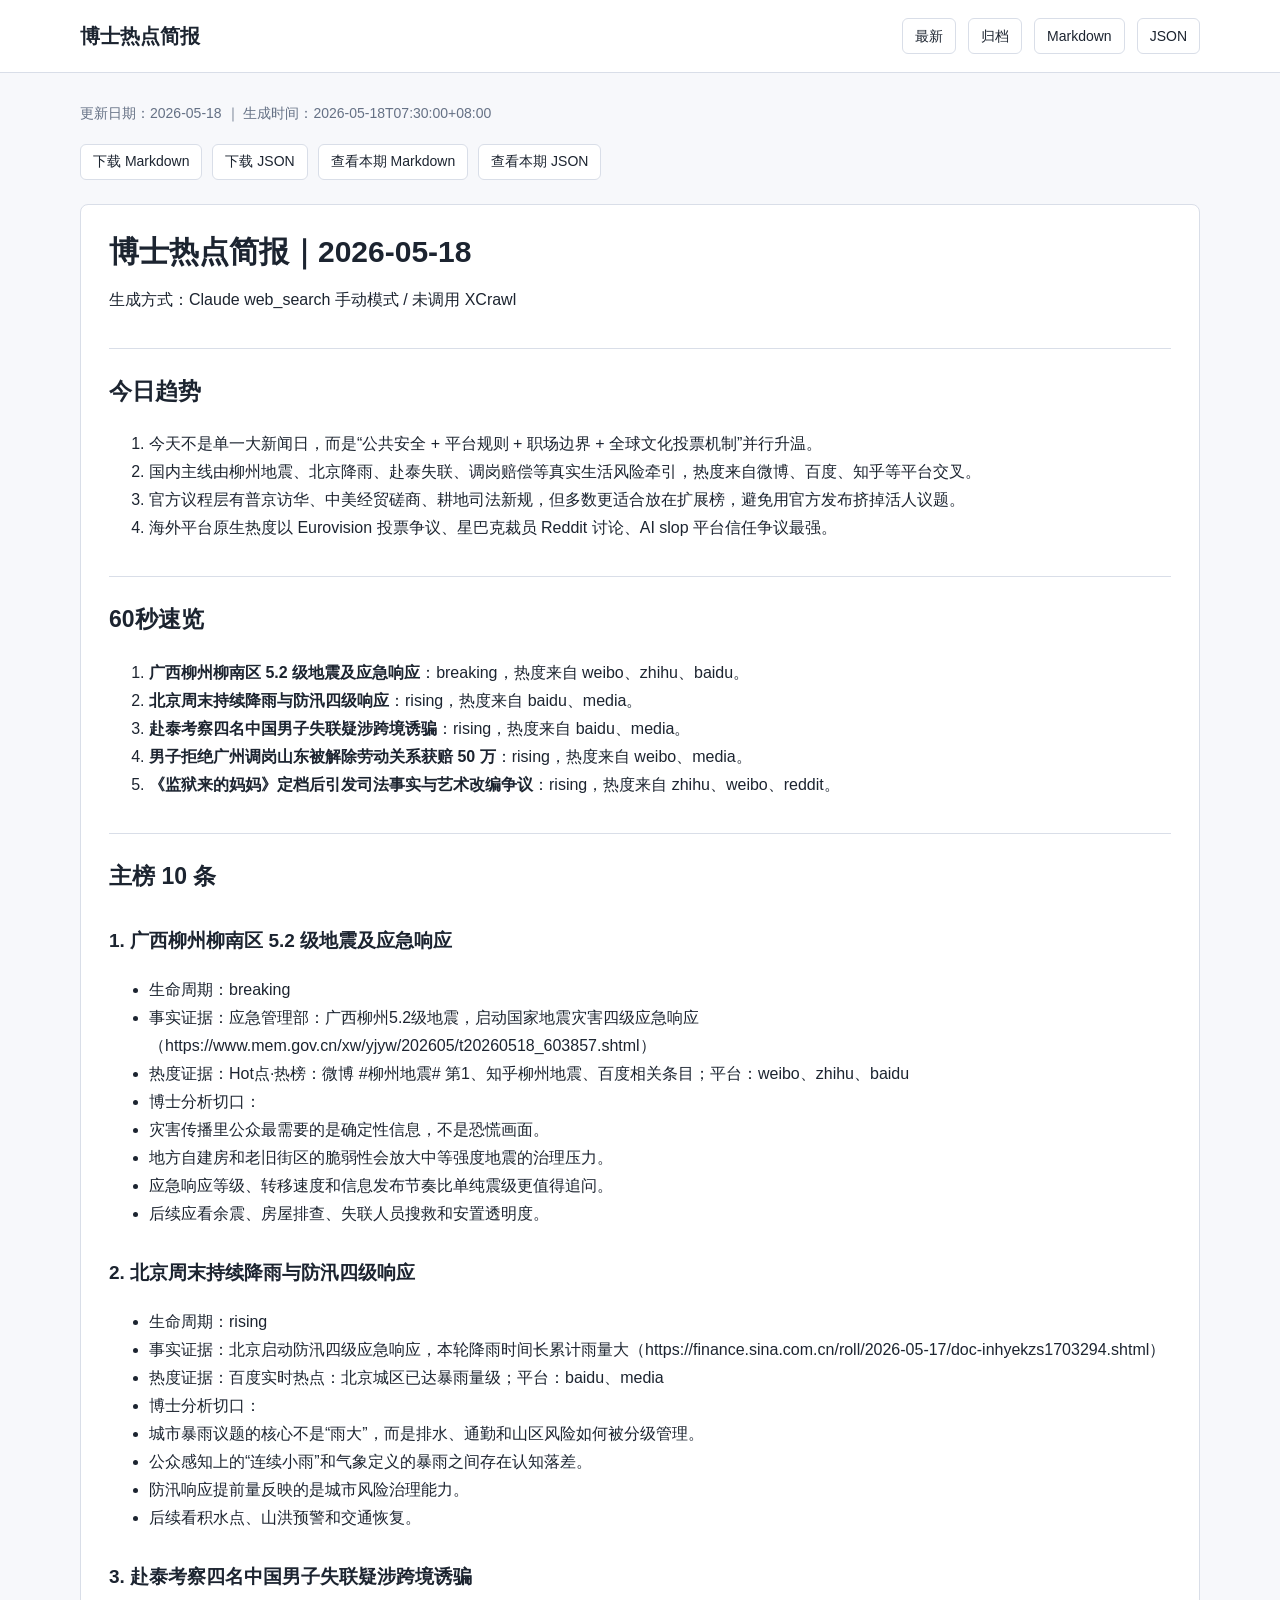
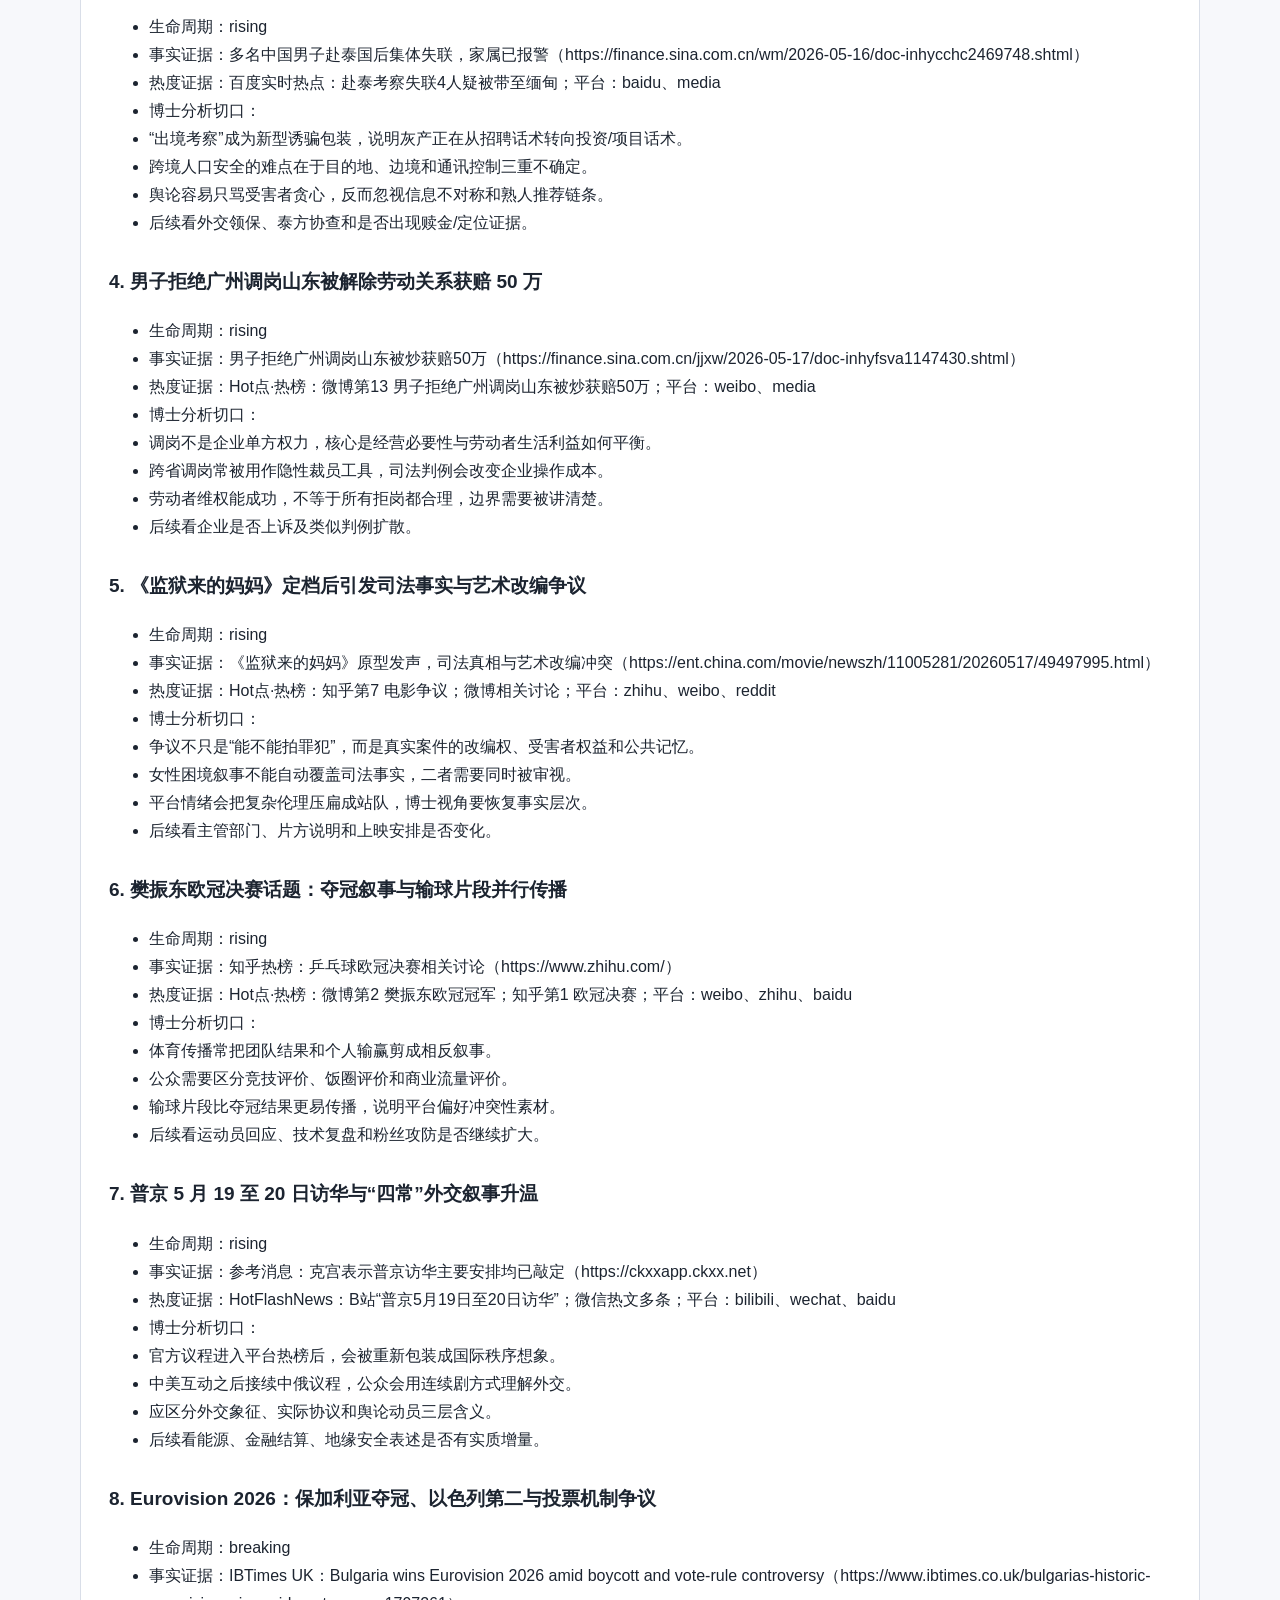
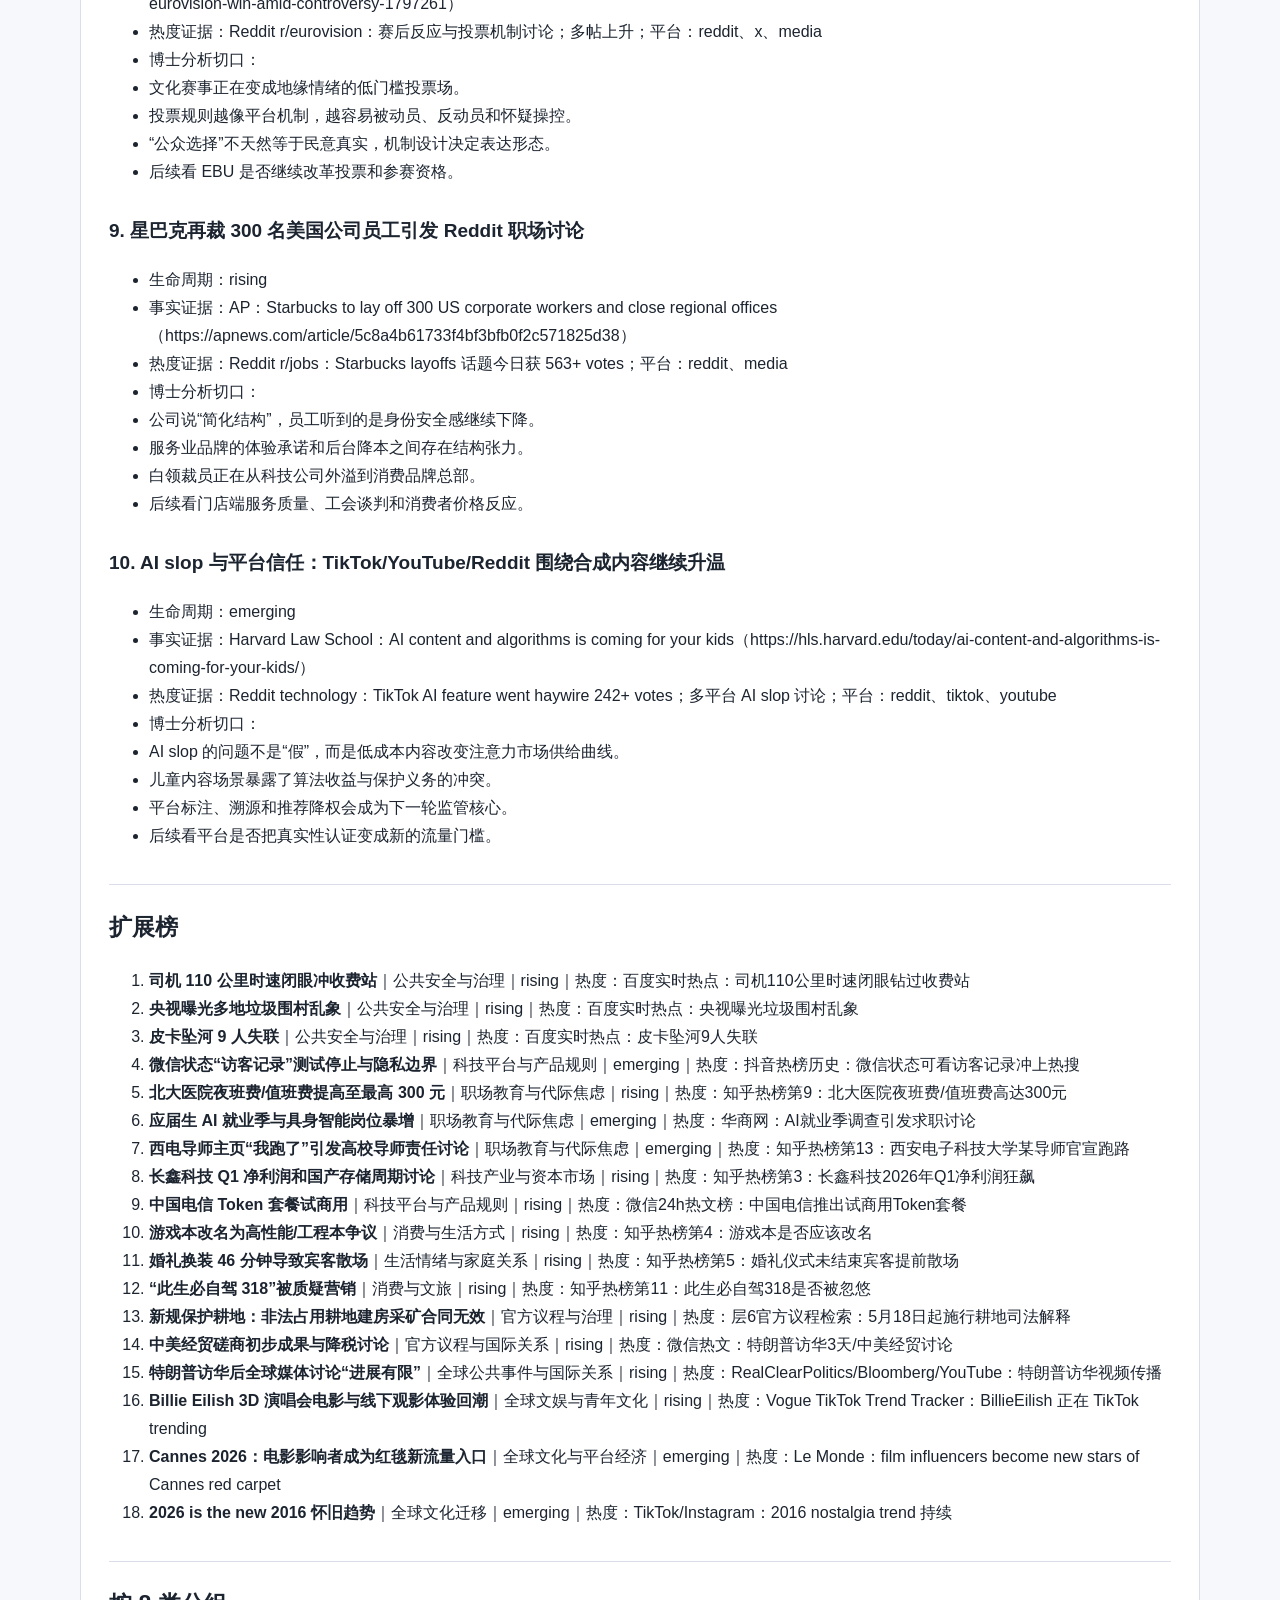
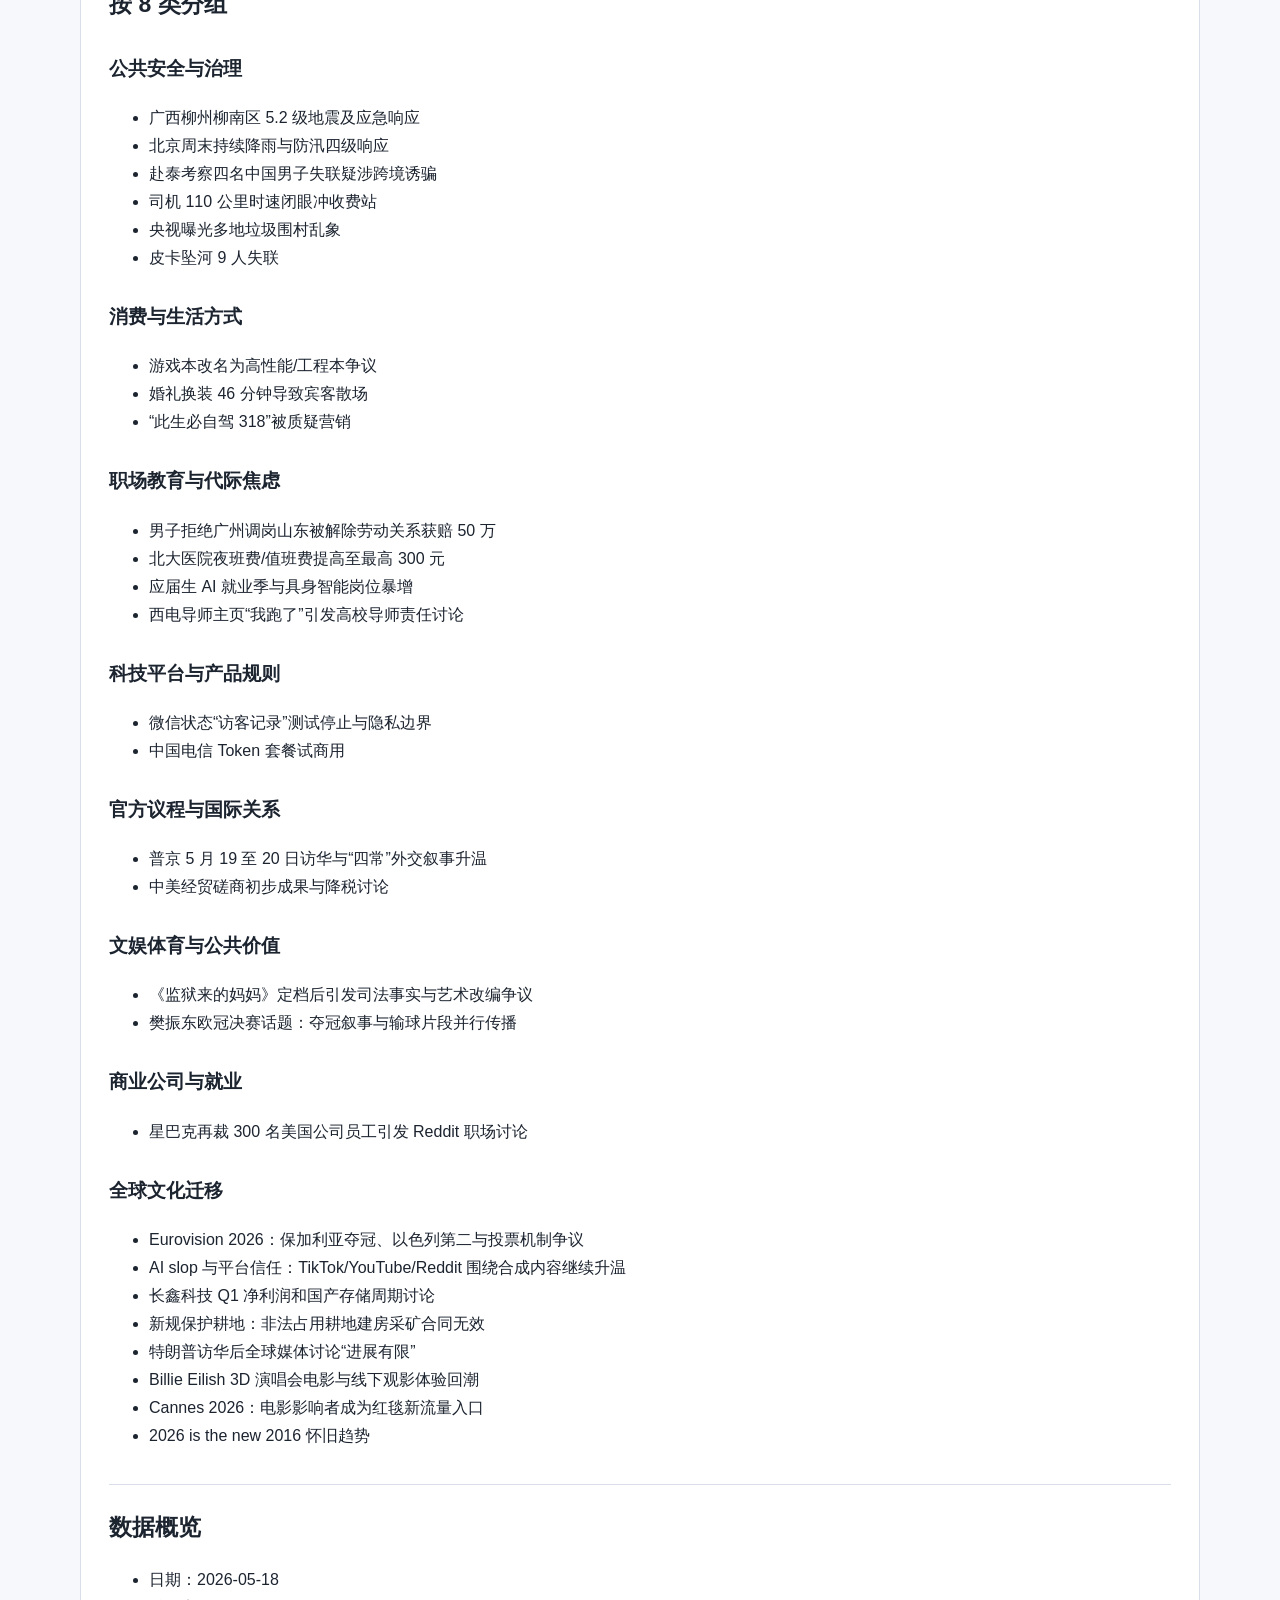
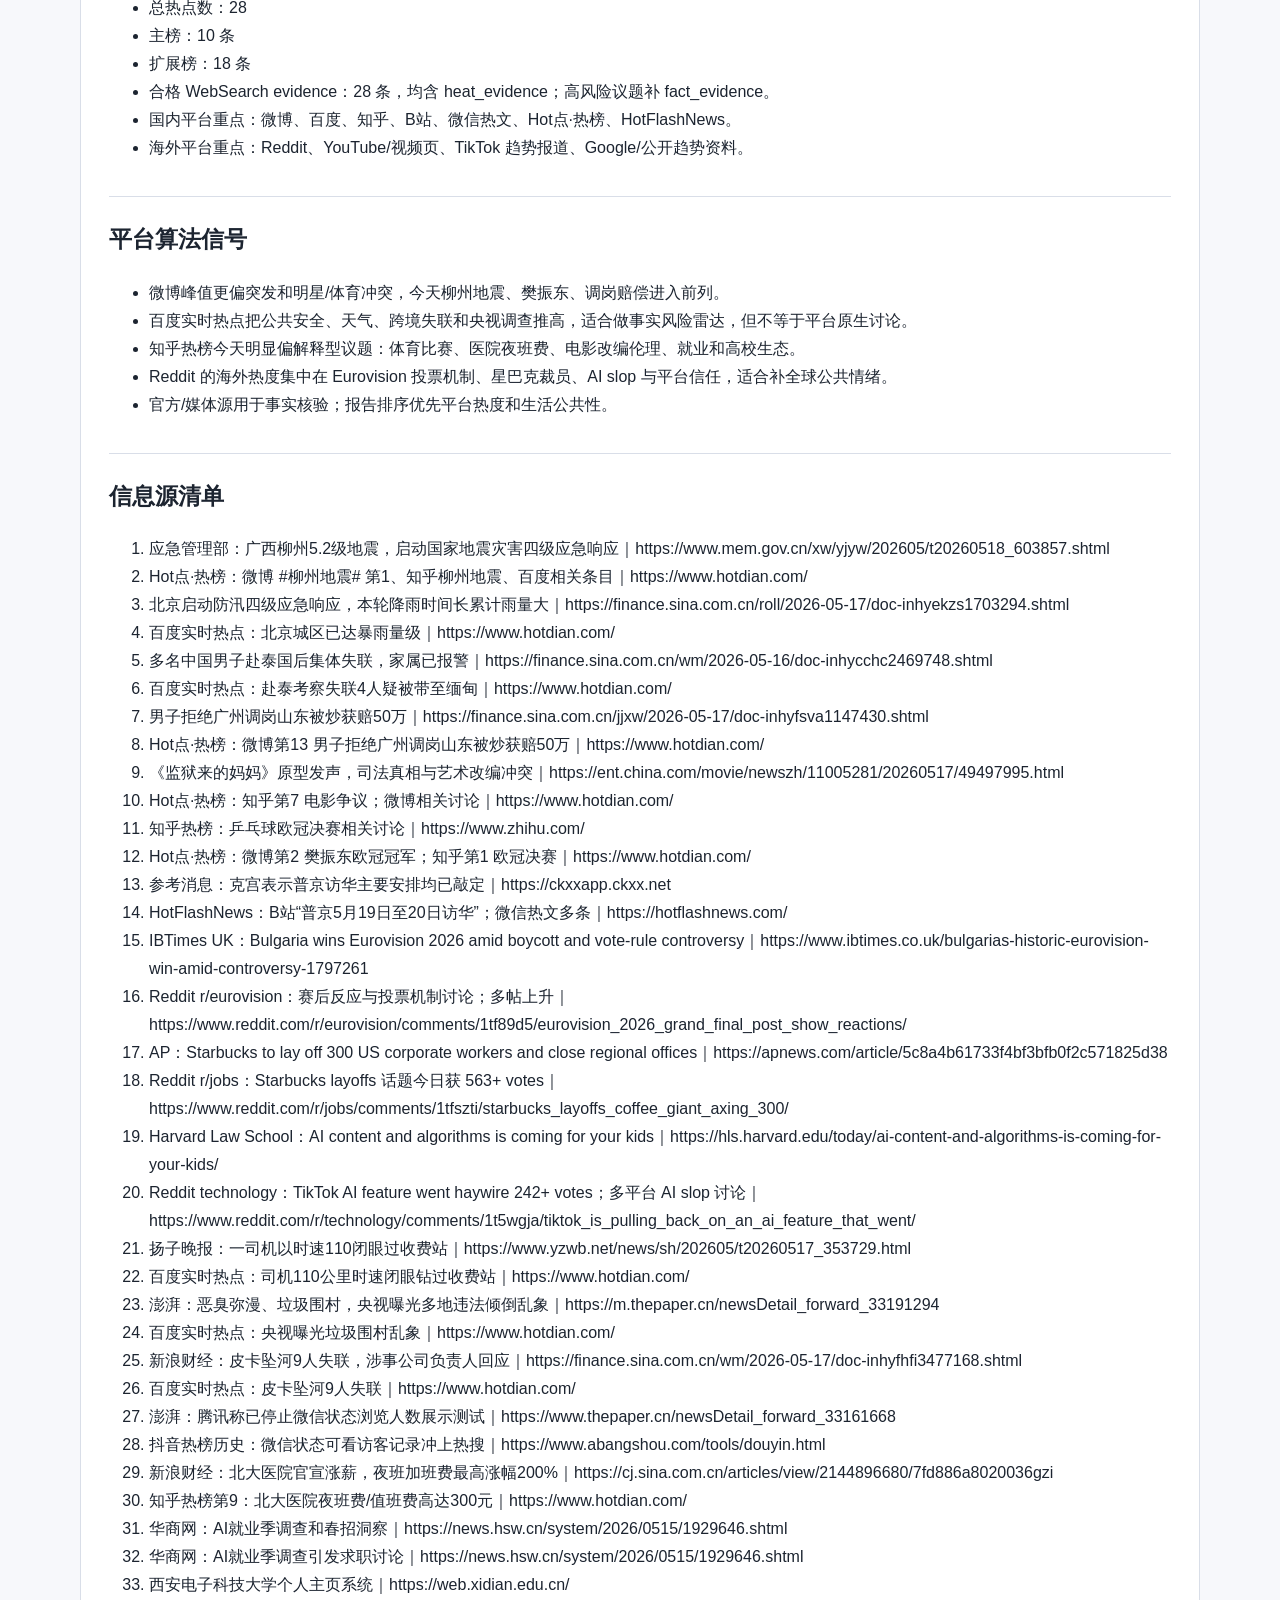
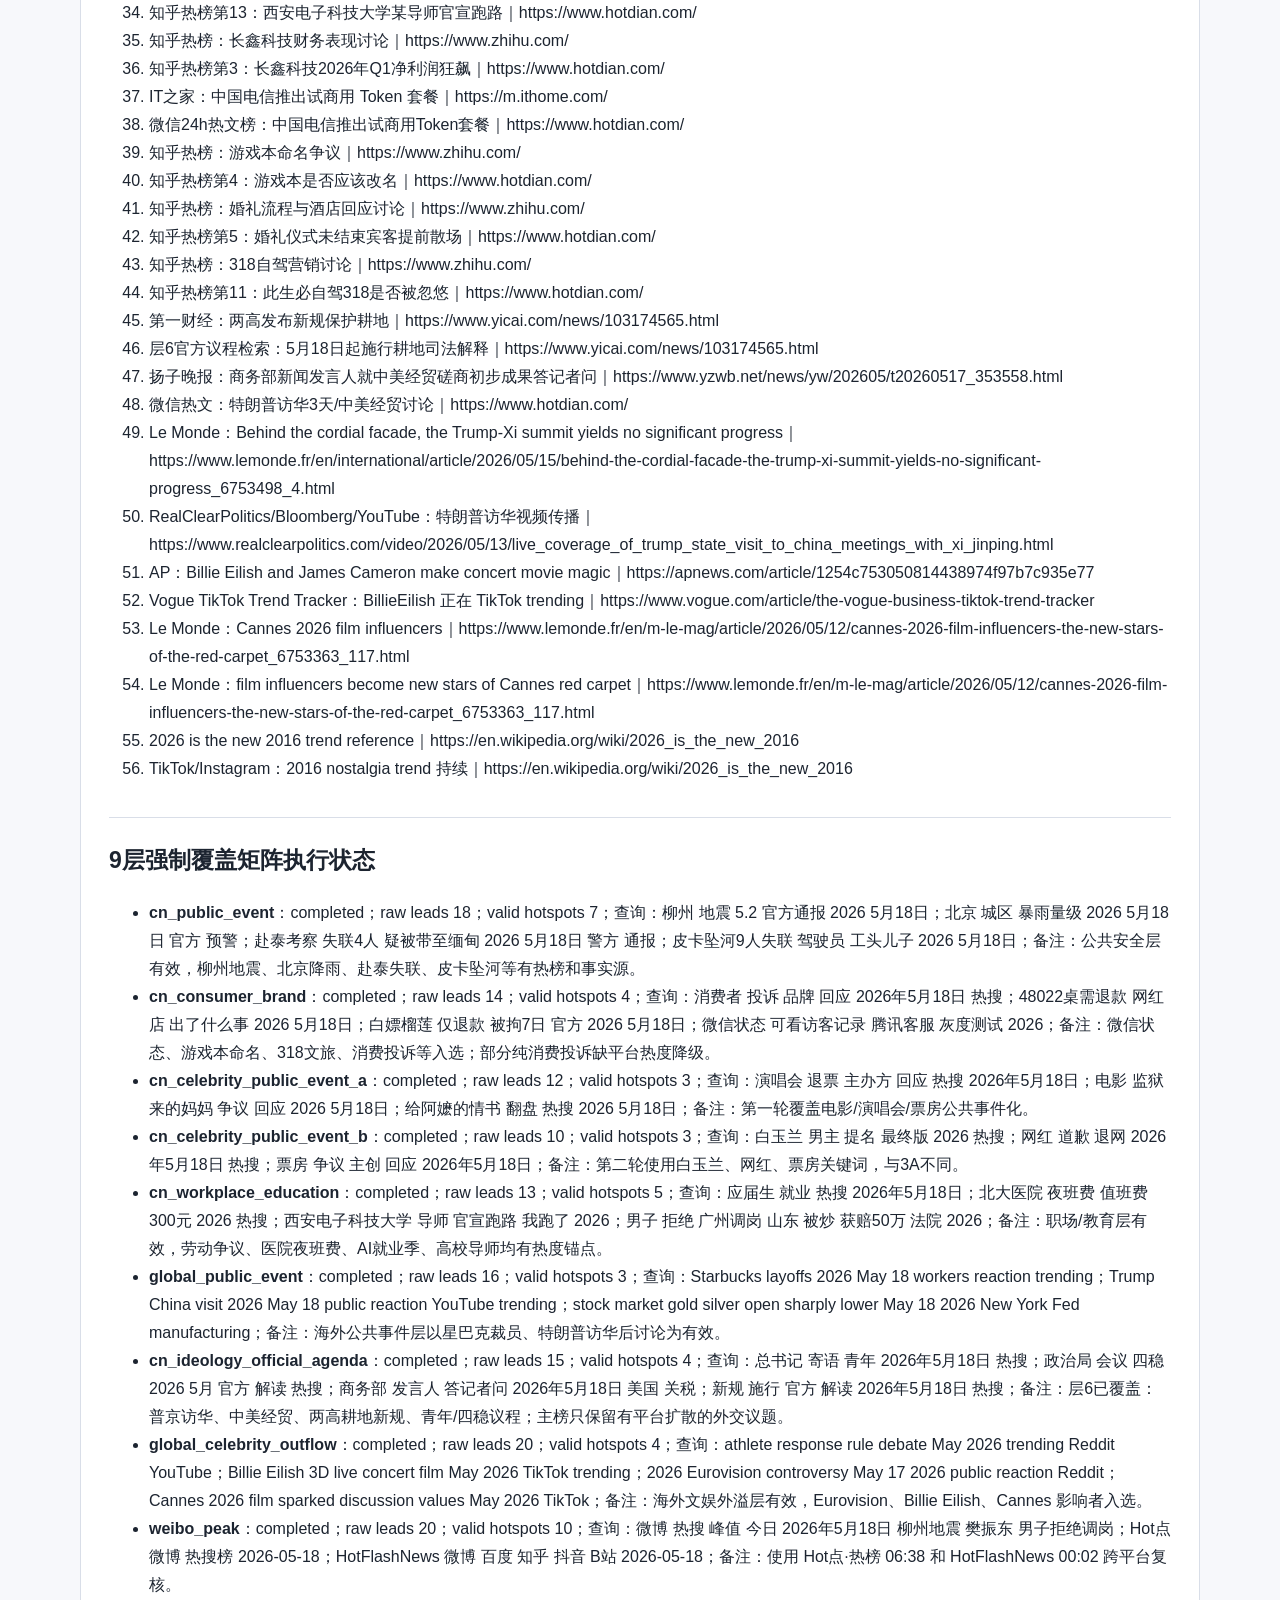
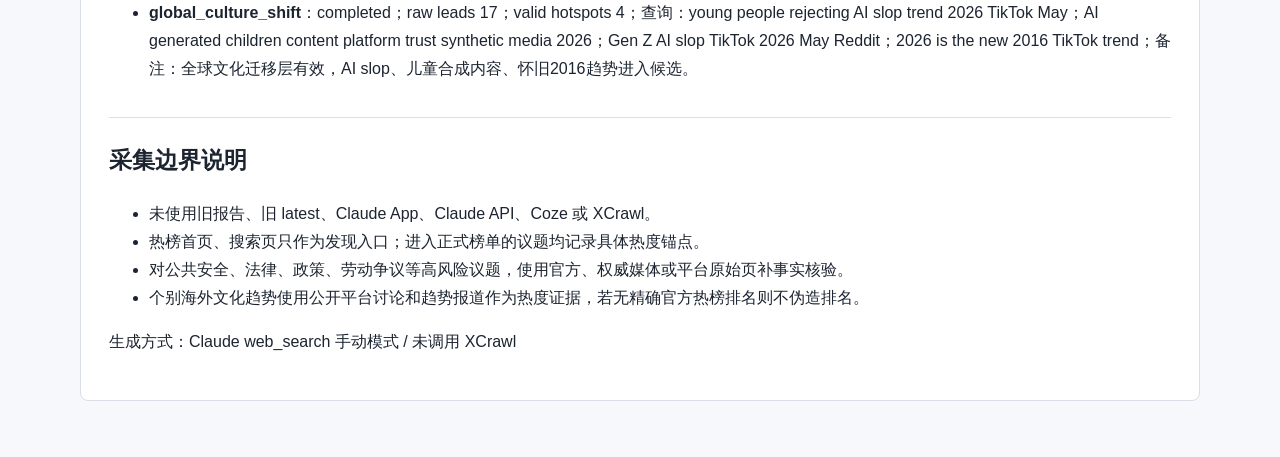
==== commit 142ef0a6: "Update doctor hotspot briefing" ====
--- a/docs/index.html
+++ b/docs/index.html
@@ -3,7 +3,7 @@
 <head>
   <meta charset="utf-8">
   <meta name="viewport" content="width=device-width, initial-scale=1">
-  <title>博士热点简报 2026-05-17</title>
+  <title>博士热点简报 2026-05-18</title>
   <link rel="stylesheet" href="./assets/site.css">
 </head>
 <body>
@@ -16,182 +16,70 @@
     </div>
   </header>
   <main class="page">
-<div class="meta">更新日期：2026-05-17 ｜ 生成时间：2026-05-17T21:30:00+08:00</div>
+<div class="meta">更新日期：2026-05-18 ｜ 生成时间：2026-05-18T07:30:00+08:00</div>
 <div class="toolbar">
   <a class="button" href="./latest.md">下载 Markdown</a>
   <a class="button" href="./latest.json">下载 JSON</a>
-  <a class="button" href="./reports/2026-05-17/213000/report.md">查看本期 Markdown</a>
-  <a class="button" href="./reports/2026-05-17/213000/report.json">查看本期 JSON</a>
+  <a class="button" href="./reports/2026-05-18/073000/report.md">查看本期 Markdown</a>
+  <a class="button" href="./reports/2026-05-18/073000/report.json">查看本期 JSON</a>
 </div>
 <article class="report">
-<h1>🔥 每日博士热点简报</h1>
-<p><strong>2026年05月17日</strong></p>
-<blockquote><p>💡 <strong>今日趋势：</strong> 今天的热度主线不是单一大新闻，而是“平台规则争议 + 公共安全风险 + 官方地缘议程 + 外网平台原生娱乐/体育”并行；网友生活议题仍比纯新闻通稿更容易获得第一波扩散。</p></blockquote>
-<p>---</p>
-<h2>⚡ 60秒速览</h2>
-<h3>1. 榴莲仅退款争议</h3>
-<ul><li>趋势状态：breaking</li><li>平台构成：百度热搜、微博热搜、抖音热榜</li><li>为什么在涨：百度、微博、抖音同时出现“仅退款”“卖家发声”“拘留”等词，平台规则、消费者权益和商家维权三条叙事合流。</li><li>博士最值得讲的核心问题：真正值得讲的不是一颗榴莲，而是“先补偿用户体验”与“防止道德风险”之间的制度边界。</li></ul>
-<h3>2. 大摆荡游客坠亡调查</h3>
-<ul><li>趋势状态：breaking</li><li>平台构成：微博热搜、B站热榜、百度热搜</li><li>为什么在涨：“女游客坠亡没有监控”“大摆荡运营方未进行安全培训”等标题在微博和 B站同步升温，公共安全焦虑强。</li><li>博士最值得讲的核心问题：核心不是“游客为什么没抓牢”，而是高风险游乐项目是否把人命托付给临场动作和临时培训。</li></ul>
-<h3>3. 电脑微信恋旧焦虑</h3>
-<ul><li>趋势状态：rising</li><li>平台构成：微博热搜、知乎热榜、IT之家热榜</li><li>为什么在涨：“电脑微信会惩罚每一个恋旧的人”和“微信鸿蒙原生版投入 800 人团队”同时出现，触发办公工具迁移焦虑。</li><li>博士最值得讲的核心问题：这不是简单的“用户不愿更新”，而是超级应用把工作记忆、文件流和社交关系锁在同一个客户端里。</li></ul>
-<h3>4. 卢昱晓屏摄道歉</h3>
-<ul><li>趋势状态：breaking</li><li>平台构成：微博热搜、知乎热榜、百度热搜、抖音热榜</li><li>为什么在涨：道歉、屏摄、票房预测和电影口碑同时占据微博、知乎、百度、抖音，娱乐事件公共化。</li><li>博士最值得讲的核心问题：这件事真正暴露的是内容产业在“自来水传播”和“版权秩序”之间的灰区。</li></ul>
-<h3>5. 暴雨防汛升温</h3>
-<ul><li>趋势状态：rising</li><li>平台构成：百度热搜、头条热榜、财联社热榜、微博热搜</li><li>为什么在涨：暴雨黄色预警、广西河流超警、北京防汛等词在百度、头条和财联社同步出现，进入出行和安全决策场景。</li><li>博士最值得讲的核心问题：暴雨热点不能只讲“哪里下雨”，而要讲城市排水、基层预警和个人出行决策如何衔接。</li></ul>
-<p>---</p>
-<h2>🎯 主榜 10 条</h2>
-<h3>1. 190元榴莲仅退款争议被拘，平台退款规则再被推上热搜</h3>
-<p>⚔️ <strong>强冲突/争议热点</strong> | 🔥 9.5/10 | ⏱ 今日高热 | 📍 百度热搜、微博热搜、抖音热榜</p>
-<ul><li><strong>趋势状态：</strong> breaking</li><li><strong>一手来源：</strong> 央视网：190元榴莲“仅退款”事件全过程梳理</li><li><strong>链接：</strong> 事实：https://people.cctv.com/2026/05/17/ARTIfSPSg872SKNHTmSh4lie260517.shtml；热度：https://hotflashnews.com/platform/baidu</li><li><strong>为什么在涨：</strong> 百度、微博、抖音同时出现“仅退款”“卖家发声”“拘留”等词，平台规则、消费者权益和商家维权三条叙事合流。</li><li><strong>关键数据：</strong> 百度热搜第 2；微博热搜第 11；抖音热榜第 33；央视网梳理事件全过程。</li><li><strong>风险提示：</strong> 涉及个案责任与平台规则，需区分警方事实、平台流程和网友情绪。</li><li><strong>下一步观察关键词：</strong> 仅退款、榴莲卖家发声、平台退款规则、拘留7日</li><li><strong>博士分析切口：</strong></li><li>真正值得讲的不是一颗榴莲，而是“先补偿用户体验”与“防止道德风险”之间的制度边界。</li><li>公共叙事容易把事件简化成买家或卖家谁坏，但平台规则设计本身决定了冲突成本由谁承担。</li><li>如果退款、举证、追责链条不透明，商家会把风险前置到定价和服务，最终由普通消费者共同承担。</li><li>后续观察平台是否调整生鲜类仅退款、举证和申诉流程，这比个案处罚更能说明结构变化。</li></ul>
-<p>---</p>
-<h3>2. 四川大摆荡游客坠亡调查：运营方安全培训和设备闭合环节被追问</h3>
-<p>🏠 <strong>真实生活问题热点</strong> | 🔥 9.3/10 | ⏱ 今日追踪 | 📍 微博热搜、B站热榜、百度热搜</p>
-<ul><li><strong>趋势状态：</strong> breaking</li><li><strong>一手来源：</strong> 中新网：四川游客大摆荡项目坠亡事件引关注，设备安全仍待追问</li><li><strong>链接：</strong> 事实：https://www.chinanews.com.cn/sh/2026/05-17/10622776.shtml；热度：https://hotflashnews.com/platform/weibo</li><li><strong>为什么在涨：</strong> “女游客坠亡没有监控”“大摆荡运营方未进行安全培训”等标题在微博和 B站同步升温，公共安全焦虑强。</li><li><strong>关键数据：</strong> 微博热搜第 2 与第 40 附近均出现相关词；B站热榜第 18；中新网、新华网等跟进。</li><li><strong>风险提示：</strong> 涉及死亡事故，需以官方调查和权威媒体核实内容为准，避免二次归责。</li><li><strong>下一步观察关键词：</strong> 景区坠亡、大摆荡安全培训、释放开关、项目监控</li><li><strong>博士分析切口：</strong></li><li>核心不是“游客为什么没抓牢”，而是高风险游乐项目是否把人命托付给临场动作和临时培训。</li><li>公众容易只追问某个员工或游客责任，但更关键的是设备冗余、监控留痕和运营资质的制度化。</li><li>景区经济越依赖刺激项目，监管就越不能停留在开业审批，而要进入日常操作、事故记录和第三方检测。</li><li>后续应看调查是否指向系统性整改，而不只是个案赔偿和舆情冷却。</li></ul>
-<p>---</p>
-<h3>3. 电脑微信“惩罚恋旧的人”：旧版本、鸿蒙适配与办公迁移焦虑同场爆发</h3>
-<p>🔎 <strong>用户搜索热点</strong> | 🔥 8.9/10 | ⏱ 今日上升 | 📍 微博热搜、知乎热榜、IT之家热榜</p>
-<ul><li><strong>趋势状态：</strong> rising</li><li><strong>一手来源：</strong> HotFlashNews IT之家热榜：腾讯投入超 800 人团队开发微信鸿蒙原生版</li><li><strong>链接：</strong> 事实：https://hotflashnews.com/platform/ithome；热度：https://hotflashnews.com/platform/weibo</li><li><strong>为什么在涨：</strong> “电脑微信会惩罚每一个恋旧的人”和“微信鸿蒙原生版投入 800 人团队”同时出现，触发办公工具迁移焦虑。</li><li><strong>关键数据：</strong> 微博热搜第 5；知乎热榜第 34；IT之家热榜出现微信鸿蒙适配消息。</li><li><strong>风险提示：</strong> 产品功能细节需以后续官方版本和更新日志为准。</li><li><strong>下一步观察关键词：</strong> 电脑微信、微信旧版本、鸿蒙原生版微信、办公迁移</li><li><strong>博士分析切口：</strong></li><li>这不是简单的“用户不愿更新”，而是超级应用把工作记忆、文件流和社交关系锁在同一个客户端里。</li><li>公众叙事容易停在吐槽界面难用，但企业级工具真正的问题是兼容性、可迁移性和数据可控。</li><li>平台升级会把成本外包给用户：学习新逻辑、修复工作流、承担旧设备和旧系统不兼容。</li><li>要看后续微信是否提供稳定的兼容策略和迁移说明，而不是只用版本迭代制造事实标准。</li></ul>
-<p>---</p>
-<h3>4. 卢昱晓屏摄道歉与《给阿嬷的情书》票房爆发，粉丝经济遇到电影版权边界</h3>
-<p>⚔️ <strong>强冲突/争议热点</strong> | 🔥 8.8/10 | ⏱ 今日高热 | 📍 微博热搜、知乎热榜、百度热搜、抖音热榜</p>
-<ul><li><strong>趋势状态：</strong> breaking</li><li><strong>一手来源：</strong> HotFlashNews 知乎热榜：卢昱晓为电影《给阿嬷的情书》屏摄道歉</li><li><strong>链接：</strong> 事实：https://hotflashnews.com/platform/zhihu；热度：https://hotflashnews.com/platform/weibo</li><li><strong>为什么在涨：</strong> 道歉、屏摄、票房预测和电影口碑同时占据微博、知乎、百度、抖音，娱乐事件公共化。</li><li><strong>关键数据：</strong> 微博热搜第 1 和第 6；知乎热榜第 1；百度热搜第 13；抖音热榜第 41。</li><li><strong>风险提示：</strong> 应区分版权规范、影院秩序与粉丝传播，不把所有讨论压缩成艺人道德审判。</li><li><strong>下一步观察关键词：</strong> 卢昱晓道歉、屏摄、给阿嬷的情书票房、影院版权</li><li><strong>博士分析切口：</strong></li><li>这件事真正暴露的是内容产业在“自来水传播”和“版权秩序”之间的灰区。</li><li>公众容易把它讲成艺人素质问题，但平台和片方也在利用二创、路透、短视频传播票房。</li><li>当电影宣发越来越依赖社交扩散，规则必须回答什么能拍、谁能拍、拍了如何处分。</li><li>后续看影院、片方和平台是否形成一致边界，否则每次都只会变成临时道歉和粉丝对冲。</li></ul>
-<p>---</p>
-<h3>5. 中东部大范围降雨与广西河流超警，天气灾害从预警进入日常风险议题</h3>
-<p>🏠 <strong>真实生活问题热点</strong> | 🔥 8.7/10 | ⏱ 今日预警 | 📍 百度热搜、头条热榜、财联社热榜、微博热搜</p>
-<ul><li><strong>趋势状态：</strong> rising</li><li><strong>一手来源：</strong> HotFlashNews 财联社热榜：中央气象台继续发布暴雨黄色预警</li><li><strong>链接：</strong> 事实：https://hotflashnews.com/platform/cls；热度：https://hotflashnews.com/platform/toutiao</li><li><strong>为什么在涨：</strong> 暴雨黄色预警、广西河流超警、北京防汛等词在百度、头条和财联社同步出现，进入出行和安全决策场景。</li><li><strong>关键数据：</strong> 头条热榜第 13；百度热搜出现广西河流超警、京津冀等地有大到暴雨；财联社热榜第 18。</li><li><strong>风险提示：</strong> 天气和灾害进展快速变化，需以气象、水利和地方应急部门最新预警为准。</li><li><strong>下一步观察关键词：</strong> 暴雨黄色预警、广西河流超警、北京防汛、中东部降雨</li><li><strong>博士分析切口：</strong></li><li>暴雨热点不能只讲“哪里下雨”，而要讲城市排水、基层预警和个人出行决策如何衔接。</li><li>公众容易把极端天气当作偶发灾害，但更值得追问的是常态化风险管理是否跟上。</li><li>平台算法会放大惊险画面，却不一定放大正确避险信息，这会影响普通人的真实判断。</li><li>后续应观察地方是否把预警转化为停课、交通、景区、工地等具体治理动作。</li></ul>
-<p>---</p>
-<h3>6. Drake《2 Hard 4 The Radio》登顶 YouTube Trending，音乐发布变成跨平台事件</h3>
-<p>📊 <strong>平台流量热点</strong> | 🔥 8.6/10 | ⏱ 外网今日热榜 | 📍 YouTube Trending、Reddit、Spotify相关数据页</p>
-<ul><li><strong>趋势状态：</strong> rising</li><li><strong>一手来源：</strong> Drake - 2 HARD 4 THE RADIO (Official Music Video)</li><li><strong>链接：</strong> 事实：https://www.youtube.com/watch?v=Kfyn6Sw84w8；热度：https://kworb.net/youtube/trending/us.html</li><li><strong>为什么在涨：</strong> Kworb YouTube 美国趋势榜显示 Drake 新歌位居第 1，Reddit 音乐社区同步讨论，属于外网平台原生热度。</li><li><strong>关键数据：</strong> Kworb YouTube Trending US 第 1；页面记录更新时间 2026-05-17 08:10 EDT。</li><li><strong>风险提示：</strong> 音乐榜单和播放量会快速变化，需以 YouTube/Spotify 官方或公开榜单实时数据为准。</li><li><strong>下一步观察关键词：</strong> Drake 2 Hard 4 The Radio、ICEMAN、YouTube Trending、Reddit hiphopheads</li><li><strong>博士分析切口：</strong></li><li>音乐发行已经不是“作品上线”，而是视频、短剪、社区评论和流媒体数据共同制造的事件。</li><li>公众容易只看明星流量，但更重要的是平台首屏趋势如何塑造全球同步注意力。</li><li>YouTube 榜单反映的是视频消费，Spotify 反映的是音频复听，两者合起来才接近真实传播结构。</li><li>后续看 TikTok/Shorts 是否把副歌片段二次放大，这决定它是首日爆发还是持续流行。</li></ul>
-<p>---</p>
-<h3>7. PGA Championship 直播与集锦冲上 YouTube Trending，长赛事被切成可传播片段</h3>
-<p>📊 <strong>平台流量热点</strong> | 🔥 8.3/10 | ⏱ 外网今日热榜 | 📍 YouTube Trending、CBS Sports、PGA相关页面</p>
-<ul><li><strong>趋势状态：</strong> rising</li><li><strong>一手来源：</strong> PGA Championship 官方赛事页面</li><li><strong>链接：</strong> 事实：https://www.pgachampionship.com/；热度：https://kworb.net/youtube/trending/us.html</li><li><strong>为什么在涨：</strong> PGA Championship 相关直播、集锦和采访同时进入 YouTube 美国趋势榜，体育事件通过短视频分发扩散。</li><li><strong>关键数据：</strong> Kworb YouTube Trending US 第 2 为 CBS Sports HQ Live；第 10 为 PGA Championship 采访/集锦。</li><li><strong>风险提示：</strong> 体育排名和赛事结果实时变化，引用时需核对赛事官方赛程和最新战况。</li><li><strong>下一步观察关键词：</strong> PGA Championship Round 3、CBS Sports HQ Live、Scottie Scheffler、YouTube golf</li><li><strong>博士分析切口：</strong></li><li>体育传播的结构变化在于完整赛事不再是唯一入口，直播切片和人物片段成为主传播单元。</li><li>公众看到的是某个高光，但平台真正奖励的是实时性、悬念和可被二创的瞬间。</li><li>赛事方、媒体方和平台之间的版权边界会决定哪些片段被放大，哪些内容被压下去。</li><li>后续看赛事官方是否把 YouTube 热榜流量转化为订阅、付费观看和社媒复访。</li></ul>
-<p>---</p>
-<h3>8. 国产光纤光模块“卖爆全球”，AI算力基础设施从概念进入订单叙事</h3>
-<p>🏭 <strong>行业变化热点</strong> | 🔥 8.2/10 | ⏱ 今日产业热 | 📍 抖音热榜、财联社热榜、36氪热榜</p>
-<ul><li><strong>趋势状态：</strong> rising</li><li><strong>一手来源：</strong> HotFlashNews 财联社热榜：CPO概念反复活跃/光迅科技涨停</li><li><strong>链接：</strong> 事实：https://hotflashnews.com/platform/cls；热度：https://hotflashnews.com/platform/douyin</li><li><strong>为什么在涨：</strong> 抖音热榜出现“国产光纤光模块卖爆全球”，财联社与 36氪同步出现 AI 算力和产业链条目。</li><li><strong>关键数据：</strong> 抖音热榜第 6；财联社热榜第 38；36氪热榜出现 AI 产业和数据中心相关内容。</li><li><strong>风险提示：</strong> 产业热度需警惕概念炒作，订单、毛利率和客户结构比口号更关键。</li><li><strong>下一步观察关键词：</strong> 光模块、AI算力、数据中心、国产供应链</li><li><strong>博士分析切口：</strong></li><li>光模块热度说明 AI 叙事正在从模型炫技转向基础设施瓶颈和供应链能力。</li><li>公众容易把“卖爆全球”当成胜利叙事，但真正关键是高端规格、良率、客户绑定和议价权。</li><li>如果算力需求持续，光通信、散热、电力和数据中心都会成为同一条产业链上的约束条件。</li><li>后续看上市公司订单披露和海外大客户验证，而不是只看短视频里的产业口号。</li></ul>
-<p>---</p>
-<h3>9. 特朗普“警告台独”话题冲上多平台，涉台叙事与中美关系预期交织</h3>
-<p>🏭 <strong>行业变化热点</strong> | 🔥 8.1/10 | ⏱ 今日外溢 | 📍 抖音热榜、知乎热榜、百度热搜、微博热搜</p>
-<ul><li><strong>趋势状态：</strong> rising</li><li><strong>一手来源：</strong> 联合早报：特朗普警告“台独”话题报道</li><li><strong>链接：</strong> 事实：https://www.zaobao.com.sg/news/china/story20260517-7916269；热度：https://hotflashnews.com/platform/douyin</li><li><strong>为什么在涨：</strong> “特朗普警告台独”及相关解读在抖音、知乎、百度、微博扩散，地缘议题被平台化表达。</li><li><strong>关键数据：</strong> 抖音热榜第 2；知乎热榜第 30/32；百度热搜第 44；微博热榜首页出现相关词。</li><li><strong>风险提示：</strong> 涉台和外交议题需核对原始表态、上下文和官方回应，避免二手标题放大误读。</li><li><strong>下一步观察关键词：</strong> 特朗普警告台独、海风 台湾当局、中美关系、涉台表态</li><li><strong>博士分析切口：</strong></li><li>这类热点真正要讲的是表态如何被平台重新包装成确定性，而外交现实往往充满条件和交易。</li><li>公众叙事容易把复杂地缘博弈简化成一句强硬话，但政策信号要看行动、约束和后续沟通。</li><li>平台会奖励高情绪、高立场表达，反而压低对原文、时间线和利益结构的耐心。</li><li>后续应观察中美经贸和安全议题是否出现联动，因为单点表态很少独立决定关系走向。</li></ul>
-<p>---</p>
-<h3>10. 四个品牌五款产品都自称销量第一，消费广告的“第一”叙事被集中质疑</h3>
-<p>⚔️ <strong>强冲突/争议热点</strong> | 🔥 8.0/10 | ⏱ 今日高热 | 📍 百度热搜、今日头条热榜</p>
-<ul><li><strong>趋势状态：</strong> rising</li><li><strong>一手来源：</strong> HotFlashNews 百度热搜：四个品牌五款产品均称销量第一</li><li><strong>链接：</strong> https://hotflashnews.com/platform/baidu</li><li><strong>为什么在涨：</strong> “四个品牌五款产品均称销量第一”进入百度热搜首位，消费品广告话术引发集体不信任。</li><li><strong>关键数据：</strong> 百度热搜第 1；今日头条热榜第 5。</li><li><strong>风险提示：</strong> 需核对各品牌口径、统计周期和品类定义，不能把所有“第一”直接等同虚假宣传。</li><li><strong>下一步观察关键词：</strong> 销量第一、广告口径、品牌宣传、消费者知情权</li><li><strong>博士分析切口：</strong></li><li>“第一”不是一个简单形容词，而是广告法、统计口径和消费者信任之间的制度问题。</li><li>公众容易嘲笑品牌互相打架，但真正的问题是平台和监管如何要求口径可核验。</li><li>当每个品牌都能通过限定时间、渠道、规格来制造第一，消费者其实失去了比较基准。</li><li>后续应看品牌是否披露第三方数据、统计周期和品类边界，这比道歉文案更重要。</li></ul>
-<p>---</p>
-<h2>🧭 扩展榜</h2>
-<ul><li>老人月话费约500元且解约要违约金，银发通信套餐争议升温 | 真实生活问题热点 | rising | 今日上榜 | 百度热搜、微博热搜 | 趋势源降级：需事实核验</li><li>全国助残日与“让每个生命绽放光芒”传播，官方议程进入平台情感叙事 | 行业变化热点 | emerging | 今日节点 | 微博热搜、今日头条热榜、新华社/央视</li><li>中美经贸磋商初步成果公布，政策事实强于平台活人气 | 行业变化热点 | rising | 今日政策 | 知乎热榜、抖音热榜、华尔街见闻、财联社 | 权威事实强、平台活人气弱</li><li>普京将于5月19日至20日访华，外交议程提前进入平台讨论 | 行业变化热点 | emerging | 即将发生 | 知乎热榜、B站热榜、外交部 | 权威事实强、平台活人气弱</li><li>麦辣鸡腿堡“吃完肚子疼”登热搜，快餐品牌食品体验被放大 | 强冲突/争议热点 | rising | 今日上榜 | 微博热搜 | 趋势源降级：需事实核验</li><li>泡药杨梅引发水果安全讨论，季节性消费与食品信任叠加 | 真实生活问题热点 | rising | 今日上榜 | 微博热搜、财联社热榜</li><li>重庆巫溪救护车“捎带化肥”被通报，基层公共资源边界被追问 | 强冲突/争议热点 | emerging | 今日通报 | 微博热搜 | 趋势源降级：需事实核验</li><li>京东上海总部在建大楼外架“歪了”，施工安全和视觉传播合流 | 真实生活问题热点 | rising | 今日上榜 | 微博热搜、百度热搜 | 趋势源降级：需事实核验</li><li>七旬老人买菜被拉去纹眉割眼袋，老年人线下消费陷阱再升温 | 真实生活问题热点 | emerging | 今日上榜 | 微博热搜 | 趋势源降级：需事实核验</li><li>村民称管道排出“牛奶水”，环保局否认偷排引发环境信任争议 | 强冲突/争议热点 | emerging | 今日上榜 | 微博热搜 | 趋势源降级：需事实核验</li><li>“毕业旅行还是工作”登抖音热榜，年轻人就业节奏焦虑可视化 | 用户搜索热点 | rising | 毕业季上升 | 抖音热榜</li><li>西电导师“官宣跑路”登知乎，研究生培养中的权责关系被追问 | 强冲突/争议热点 | rising | 今日上榜 | 知乎热榜 | 趋势源降级：需事实核验</li><li>女子求职被HR暗示潜规则，招聘权力不对等再次进入公共讨论 | 强冲突/争议热点 | emerging | 今日上榜 | 知乎热榜 | 趋势源降级：需事实核验</li><li>AI微短剧热度上升，低成本内容生产和平台分发继续合流 | 行业变化热点 | emerging | 今日上榜 | 微博热搜、36氪热榜</li><li>北京机器狗上岗/展示，城市治理中的机器人可见度继续升高 | 行业变化热点 | emerging | 今日上榜 | 微博热搜、抖音热榜 | 趋势源降级：需事实核验</li><li>“为什么男的都不喜欢买衣服”登知乎，日常消费差异变成搜索型讨论 | 用户搜索热点 | emerging | 今日上榜 | 知乎热榜</li><li>“咬壳荔枝”与过山鲫鱼等地域/食物奇观，短视频猎奇素材进入热榜 | 平台流量热点 | emerging | 今日上榜 | 微博热搜、百度热搜</li><li>Subnautica 2 多条视频进入 YouTube Trending，游戏发行依赖创作者试玩扩散 | 平台流量热点 | rising | 外网今日热榜 | YouTube Trending</li><li>刚果埃博拉疫情被全球媒体和聚合热榜推高，公共卫生风险重回视野 | 行业变化热点 | emerging | 今日全球风险 | 财联社热榜、Reddit新闻社区 | 权威事实强、平台活人气弱</li><li>海底光缆与霍尔木兹风险讨论升温，地缘冲突开始触碰数字基础设施想象 | 行业变化热点 | emerging | 今日全球风险 | Reddit新闻社区、华尔街见闻热榜、财联社热榜 | 权威事实强、平台活人气弱</li></ul>
-<p>---</p>
-<h2>🗂 按 8 类分组</h2>
-<h3>📊 平台流量热点</h3>
-<h4>1. Drake《2 Hard 4 The Radio》登顶 YouTube Trending，音乐发布变成跨平台事件</h4>
-<ul><li>趋势状态：rising</li><li>热度分：8.6</li><li>时效：外网今日热榜</li><li>来源平台：YouTube Trending、Reddit、Spotify相关数据页</li><li>一手来源：Drake - 2 HARD 4 THE RADIO (Official Music Video)</li><li>链接：事实：https://www.youtube.com/watch?v=Kfyn6Sw84w8；热度：https://kworb.net/youtube/trending/us.html</li><li>为什么在涨：Kworb YouTube 美国趋势榜显示 Drake 新歌位居第 1，Reddit 音乐社区同步讨论，属于外网平台原生热度。</li><li>关键数据：Kworb YouTube Trending US 第 1；页面记录更新时间 2026-05-17 08:10 EDT。</li><li>风险提示：音乐榜单和播放量会快速变化，需以 YouTube/Spotify 官方或公开榜单实时数据为准。</li><li>下一步观察：Drake 2 Hard 4 The Radio、ICEMAN、YouTube Trending、Reddit hiphopheads</li></ul>
-<h4>2. PGA Championship 直播与集锦冲上 YouTube Trending，长赛事被切成可传播片段</h4>
-<ul><li>趋势状态：rising</li><li>热度分：8.3</li><li>时效：外网今日热榜</li><li>来源平台：YouTube Trending、CBS Sports、PGA相关页面</li><li>一手来源：PGA Championship 官方赛事页面</li><li>链接：事实：https://www.pgachampionship.com/；热度：https://kworb.net/youtube/trending/us.html</li><li>为什么在涨：PGA Championship 相关直播、集锦和采访同时进入 YouTube 美国趋势榜，体育事件通过短视频分发扩散。</li><li>关键数据：Kworb YouTube Trending US 第 2 为 CBS Sports HQ Live；第 10 为 PGA Championship 采访/集锦。</li><li>风险提示：体育排名和赛事结果实时变化，引用时需核对赛事官方赛程和最新战况。</li><li>下一步观察：PGA Championship Round 3、CBS Sports HQ Live、Scottie Scheffler、YouTube golf</li></ul>
-<h4>3. “咬壳荔枝”与过山鲫鱼等地域/食物奇观，短视频猎奇素材进入热榜</h4>
-<ul><li>趋势状态：emerging</li><li>热度分：6.1</li><li>时效：今日上榜</li><li>来源平台：微博热搜、百度热搜</li><li>一手来源：HotFlashNews 微博热搜：咬壳荔枝</li><li>链接：https://hotflashnews.com/platform/weibo</li><li>为什么在涨：地方食材、稀奇吃法和视觉化标题符合短视频/社交平台的轻奇观分发逻辑。</li><li>关键数据：微博热搜第 8“咬壳荔枝”；百度热搜第 14“过山鲫鱼”。</li><li>风险提示：轻热点不宜过度事实化，适合作为平台审美与地方文旅素材观察。</li><li>下一步观察：咬壳荔枝、过山鲫鱼、地方食物、短视频猎奇</li></ul>
-<h4>4. Subnautica 2 多条视频进入 YouTube Trending，游戏发行依赖创作者试玩扩散</h4>
-<ul><li>趋势状态：rising</li><li>热度分：6.9</li><li>时效：外网今日热榜</li><li>来源平台：YouTube Trending</li><li>一手来源：Kworb YouTube Trending US: Subnautica 2 related videos</li><li>链接：https://kworb.net/youtube/trending/us.html</li><li>为什么在涨：同一游戏相关视频在 YouTube 美国趋势榜多次出现，说明游戏发布/试玩正在被创作者矩阵放大。</li><li>关键数据：Kworb YouTube Trending US 第 15、19、25、27 等多条 Subnautica 2 相关视频。</li><li>风险提示：游戏内容热度可能由创作者流量驱动，不等同于销量或口碑。</li><li>下一步观察：Subnautica 2、YouTube Trending gaming、creator gameplay、game launch</li></ul>
-<h3>🔎 用户搜索热点</h3>
-<h4>1. 电脑微信“惩罚恋旧的人”：旧版本、鸿蒙适配与办公迁移焦虑同场爆发</h4>
-<ul><li>趋势状态：rising</li><li>热度分：8.9</li><li>时效：今日上升</li><li>来源平台：微博热搜、知乎热榜、IT之家热榜</li><li>一手来源：HotFlashNews IT之家热榜：腾讯投入超 800 人团队开发微信鸿蒙原生版</li><li>链接：事实：https://hotflashnews.com/platform/ithome；热度：https://hotflashnews.com/platform/weibo</li><li>为什么在涨：“电脑微信会惩罚每一个恋旧的人”和“微信鸿蒙原生版投入 800 人团队”同时出现，触发办公工具迁移焦虑。</li><li>关键数据：微博热搜第 5；知乎热榜第 34；IT之家热榜出现微信鸿蒙适配消息。</li><li>风险提示：产品功能细节需以后续官方版本和更新日志为准。</li><li>下一步观察：电脑微信、微信旧版本、鸿蒙原生版微信、办公迁移</li></ul>
-<h4>2. “毕业旅行还是工作”登抖音热榜，年轻人就业节奏焦虑可视化</h4>
-<ul><li>趋势状态：rising</li><li>热度分：6.7</li><li>时效：毕业季上升</li><li>来源平台：抖音热榜</li><li>一手来源：HotFlashNews 抖音热榜：毕业旅行还是直接去工作</li><li>链接：https://hotflashnews.com/platform/douyin</li><li>为什么在涨：毕业季、就业压力和自我修复需求叠加，短视频平台适合承接选择题式讨论。</li><li>关键数据：抖音热榜第 14。</li><li>风险提示：不应把个体选择上纲成道德判断，关键是就业市场和家庭资源差异。</li><li>下一步观察：毕业旅行、毕业工作、应届生就业、gap选择</li></ul>
-<h4>3. “为什么男的都不喜欢买衣服”登知乎，日常消费差异变成搜索型讨论</h4>
-<ul><li>趋势状态：emerging</li><li>热度分：6.2</li><li>时效：今日上榜</li><li>来源平台：知乎热榜</li><li>一手来源：HotFlashNews 知乎热榜：为什么男的都不喜欢买衣服</li><li>链接：https://hotflashnews.com/platform/zhihu</li><li>为什么在涨：生活观察式标题适合知乎问答传播，背后是消费偏好、性别角色和穿搭产业差异。</li><li>关键数据：知乎热榜第 9。</li><li>风险提示：不要把平台样本误当成普遍性社会结论。</li><li>下一步观察：男性买衣服、消费偏好、穿搭、性别角色</li></ul>
-<h3>🏭 行业变化热点</h3>
-<h4>1. 国产光纤光模块“卖爆全球”，AI算力基础设施从概念进入订单叙事</h4>
-<ul><li>趋势状态：rising</li><li>热度分：8.2</li><li>时效：今日产业热</li><li>来源平台：抖音热榜、财联社热榜、36氪热榜</li><li>一手来源：HotFlashNews 财联社热榜：CPO概念反复活跃/光迅科技涨停</li><li>链接：事实：https://hotflashnews.com/platform/cls；热度：https://hotflashnews.com/platform/douyin</li><li>为什么在涨：抖音热榜出现“国产光纤光模块卖爆全球”，财联社与 36氪同步出现 AI 算力和产业链条目。</li><li>关键数据：抖音热榜第 6；财联社热榜第 38；36氪热榜出现 AI 产业和数据中心相关内容。</li><li>风险提示：产业热度需警惕概念炒作，订单、毛利率和客户结构比口号更关键。</li><li>下一步观察：光模块、AI算力、数据中心、国产供应链</li></ul>
-<h4>2. 特朗普“警告台独”话题冲上多平台，涉台叙事与中美关系预期交织</h4>
-<ul><li>趋势状态：rising</li><li>热度分：8.1</li><li>时效：今日外溢</li><li>来源平台：抖音热榜、知乎热榜、百度热搜、微博热搜</li><li>一手来源：联合早报：特朗普警告“台独”话题报道</li><li>链接：事实：https://www.zaobao.com.sg/news/china/story20260517-7916269；热度：https://hotflashnews.com/platform/douyin</li><li>为什么在涨：“特朗普警告台独”及相关解读在抖音、知乎、百度、微博扩散，地缘议题被平台化表达。</li><li>关键数据：抖音热榜第 2；知乎热榜第 30/32；百度热搜第 44；微博热榜首页出现相关词。</li><li>风险提示：涉台和外交议题需核对原始表态、上下文和官方回应，避免二手标题放大误读。</li><li>下一步观察：特朗普警告台独、海风 台湾当局、中美关系、涉台表态</li></ul>
-<h4>3. 全国助残日与“让每个生命绽放光芒”传播，官方议程进入平台情感叙事</h4>
-<ul><li>趋势状态：emerging</li><li>热度分：7.7</li><li>时效：今日节点</li><li>来源平台：微博热搜、今日头条热榜、新华社/央视</li><li>一手来源：新华网：让每个生命绽放光芒</li><li>链接：事实：https://www.news.cn/20260517/f9c24e24f26349d9b793c44120d45293/c.html；热度：https://hotflashnews.com/platform/weibo</li><li>为什么在涨：全国助残日节点叠加央视与新华社传播，公益议题在微博和头条上榜。</li><li>关键数据：微博热搜第 3；今日头条热榜第 3；新华社与央视发布相关报道。</li><li>风险提示：公益议题应避免口号化，需观察政策与服务供给。</li><li>下一步观察：全国助残日、残障服务、无障碍环境、融合教育</li></ul>
-<h4>4. 中美经贸磋商初步成果公布，政策事实强于平台活人气</h4>
-<ul><li>趋势状态：rising</li><li>热度分：7.6</li><li>时效：今日政策</li><li>来源平台：知乎热榜、抖音热榜、华尔街见闻、财联社</li><li>一手来源：商务部新闻发言人就中美经贸磋商初步成果答记者问</li><li>链接：事实：https://www.mofcom.gov.cn/syxwfb/art/2026/art_0e8dac7e772e4339bf622ddc7717e5e1.html；热度：https://hotflashnews.com/platform/zhihu</li><li>为什么在涨：商务部官方说明叠加知乎、抖音和财经平台转发，贸易政策影响外溢到市场预期。</li><li>关键数据：知乎热榜第 6；抖音热榜第 13；华尔街见闻热榜第 2。</li><li>风险提示：政策细节需以官方文本和后续执行口径为准。</li><li>下一步观察：中美经贸磋商、商务部答记者问、关税、供应链</li></ul>
-<h4>5. 普京将于5月19日至20日访华，外交议程提前进入平台讨论</h4>
-<ul><li>趋势状态：emerging</li><li>热度分：7.5</li><li>时效：即将发生</li><li>来源平台：知乎热榜、B站热榜、外交部</li><li>一手来源：外交部：俄罗斯总统普京将对中国进行国事访问</li><li>链接：事实：https://www.fmprc.gov.cn/wjdt_674879/wsrc_674883/202605/t20260516_11911696.shtml；热度：https://hotflashnews.com/platform/zhihu</li><li>为什么在涨：外交部公告后，知乎和 B站围绕访华时间、议程与国际局势形成讨论。</li><li>关键数据：知乎热榜第 2/18；B站热榜第 37。</li><li>风险提示：外交行程以官方公告为准，解读需避免把访问自动等同政策结果。</li><li>下一步观察：普京访华、中俄关系、5月19日、外交部公告</li></ul>
-<h4>6. AI微短剧热度上升，低成本内容生产和平台分发继续合流</h4>
-<ul><li>趋势状态：emerging</li><li>热度分：6.4</li><li>时效：今日上榜</li><li>来源平台：微博热搜、36氪热榜</li><li>一手来源：HotFlashNews 36氪热榜：AI/视频与内容产业相关条目</li><li>链接：事实：https://hotflashnews.com/platform/36kr；热度：https://hotflashnews.com/platform/weibo</li><li>为什么在涨：AI微短剧进入微博热搜，36氪热榜也出现 AI 视频和创意产业相关条目。</li><li>关键数据：微博热搜第 24；36氪热榜出现 AI 与影视/视频相关内容。</li><li>风险提示：需区分演示热度、真实付费和版权合规。</li><li>下一步观察：AI微短剧、AI视频、短剧工业化、合成内容</li></ul>
-<h4>7. 北京机器狗上岗/展示，城市治理中的机器人可见度继续升高</h4>
-<ul><li>趋势状态：emerging</li><li>热度分：6.3</li><li>时效：今日上榜</li><li>来源平台：微博热搜、抖音热榜</li><li>一手来源：HotFlashNews 微博热搜：北京机器狗</li><li>链接：https://hotflashnews.com/platform/weibo</li><li>为什么在涨：机器狗具备强视觉传播性，容易把技术应用、城市治理和安全感讨论连起来。</li><li>关键数据：微博热搜第 25；抖音热榜出现科技/城市治理类相关内容。</li><li>风险提示：应区分演示、试点和规模化部署。</li><li>下一步观察：北京机器狗、机器人巡检、城市治理、公共安全科技</li></ul>
-<h4>8. 刚果埃博拉疫情被全球媒体和聚合热榜推高，公共卫生风险重回视野</h4>
-<ul><li>趋势状态：emerging</li><li>热度分：6.0</li><li>时效：今日全球风险</li><li>来源平台：财联社热榜、Reddit新闻社区</li><li>一手来源：HotFlashNews 财联社热榜：刚果（金）宣布埃博拉疫情进入公共卫生紧急状态</li><li>链接：https://hotflashnews.com/platform/cls</li><li>为什么在涨：埃博拉高风险标签进入财经/全球新闻热榜，说明公共卫生风险重新被注意力系统捕捉。</li><li>关键数据：财联社热榜第 2；Reddit nofilternews 出现相关报道转发。</li><li>风险提示：疫情类信息需以 WHO、当地卫生部门和权威媒体为准，避免恐慌传播。</li><li>下一步观察：DR Congo Ebola、WHO、public health emergency、Reddit news</li></ul>
-<h4>9. 海底光缆与霍尔木兹风险讨论升温，地缘冲突开始触碰数字基础设施想象</h4>
-<ul><li>趋势状态：emerging</li><li>热度分：5.9</li><li>时效：今日全球风险</li><li>来源平台：Reddit新闻社区、华尔街见闻热榜、财联社热榜</li><li>一手来源：Reddit nofilternews: CNN undersea cables carry critical internet traffic</li><li>链接：事实：https://www.reddit.com/r/nofilternews/comments/1klb15s/cnn_undersea_cables_carry_critical_internet/；热度：https://hotflashnews.com/platform/wallstreetcn</li><li>为什么在涨：海底电缆、霍尔木兹和中东局势相关内容在 Reddit 与财经热榜出现，风险叙事从能源扩展到网络基础设施。</li><li>关键数据：Reddit nofilternews 出现 CNN 海底电缆报道转发；华尔街见闻和财联社多条中东/能源风险上榜。</li><li>风险提示：地缘冲突链条复杂，不能把单条新闻直接推演成基础设施中断。</li><li>下一步观察：undersea cables、Hormuz、Iran tensions、digital infrastructure</li></ul>
-<h3>⚔️ 强冲突/争议热点</h3>
-<h4>1. 190元榴莲仅退款争议被拘，平台退款规则再被推上热搜</h4>
-<ul><li>趋势状态：breaking</li><li>热度分：9.5</li><li>时效：今日高热</li><li>来源平台：百度热搜、微博热搜、抖音热榜</li><li>一手来源：央视网：190元榴莲“仅退款”事件全过程梳理</li><li>链接：事实：https://people.cctv.com/2026/05/17/ARTIfSPSg872SKNHTmSh4lie260517.shtml；热度：https://hotflashnews.com/platform/baidu</li><li>为什么在涨：百度、微博、抖音同时出现“仅退款”“卖家发声”“拘留”等词，平台规则、消费者权益和商家维权三条叙事合流。</li><li>关键数据：百度热搜第 2；微博热搜第 11；抖音热榜第 33；央视网梳理事件全过程。</li><li>风险提示：涉及个案责任与平台规则，需区分警方事实、平台流程和网友情绪。</li><li>下一步观察：仅退款、榴莲卖家发声、平台退款规则、拘留7日</li></ul>
-<h4>2. 卢昱晓屏摄道歉与《给阿嬷的情书》票房爆发，粉丝经济遇到电影版权边界</h4>
-<ul><li>趋势状态：breaking</li><li>热度分：8.8</li><li>时效：今日高热</li><li>来源平台：微博热搜、知乎热榜、百度热搜、抖音热榜</li><li>一手来源：HotFlashNews 知乎热榜：卢昱晓为电影《给阿嬷的情书》屏摄道歉</li><li>链接：事实：https://hotflashnews.com/platform/zhihu；热度：https://hotflashnews.com/platform/weibo</li><li>为什么在涨：道歉、屏摄、票房预测和电影口碑同时占据微博、知乎、百度、抖音，娱乐事件公共化。</li><li>关键数据：微博热搜第 1 和第 6；知乎热榜第 1；百度热搜第 13；抖音热榜第 41。</li><li>风险提示：应区分版权规范、影院秩序与粉丝传播，不把所有讨论压缩成艺人道德审判。</li><li>下一步观察：卢昱晓道歉、屏摄、给阿嬷的情书票房、影院版权</li></ul>
-<h4>3. 四个品牌五款产品都自称销量第一，消费广告的“第一”叙事被集中质疑</h4>
-<ul><li>趋势状态：rising</li><li>热度分：8.0</li><li>时效：今日高热</li><li>来源平台：百度热搜、今日头条热榜</li><li>一手来源：HotFlashNews 百度热搜：四个品牌五款产品均称销量第一</li><li>链接：https://hotflashnews.com/platform/baidu</li><li>为什么在涨：“四个品牌五款产品均称销量第一”进入百度热搜首位，消费品广告话术引发集体不信任。</li><li>关键数据：百度热搜第 1；今日头条热榜第 5。</li><li>风险提示：需核对各品牌口径、统计周期和品类定义，不能把所有“第一”直接等同虚假宣传。</li><li>下一步观察：销量第一、广告口径、品牌宣传、消费者知情权</li></ul>
-<h4>4. 麦辣鸡腿堡“吃完肚子疼”登热搜，快餐品牌食品体验被放大</h4>
-<ul><li>趋势状态：rising</li><li>热度分：7.3</li><li>时效：今日上榜</li><li>来源平台：微博热搜</li><li>一手来源：HotFlashNews 微博热搜：吃完麦辣鸡腿堡好多人都拉肚子</li><li>链接：https://hotflashnews.com/platform/weibo</li><li>为什么在涨：快餐品牌、身体反应和食品安全联想天然适合评论区扩散。</li><li>关键数据：微博热搜第 10。</li><li>风险提示：个体肠胃反应不能直接等于食品安全事故，需等待品牌或监管信息。</li><li>下一步观察：麦辣鸡腿堡、拉肚子、快餐食品安全、消费者投诉</li></ul>
-<h4>5. 重庆巫溪救护车“捎带化肥”被通报，基层公共资源边界被追问</h4>
-<ul><li>趋势状态：emerging</li><li>热度分：7.1</li><li>时效：今日通报</li><li>来源平台：微博热搜</li><li>一手来源：HotFlashNews 微博热搜：重庆巫溪通报救护车捎带化肥</li><li>链接：https://hotflashnews.com/platform/weibo</li><li>为什么在涨：救护车与化肥的反差强，触发公共资源私用、基层治理和程序规范讨论。</li><li>关键数据：微博热搜第 14。</li><li>风险提示：需以当地通报和完整视频时间线为准。</li><li>下一步观察：巫溪救护车、捎带化肥、基层治理、公共资源</li></ul>
-<h4>6. 村民称管道排出“牛奶水”，环保局否认偷排引发环境信任争议</h4>
-<ul><li>趋势状态：emerging</li><li>热度分：6.8</li><li>时效：今日上榜</li><li>来源平台：微博热搜</li><li>一手来源：HotFlashNews 微博热搜：村民曝管道排出牛奶水环保局否认偷排</li><li>链接：https://hotflashnews.com/platform/weibo</li><li>为什么在涨：“牛奶水”画面感强，环保部门否认与村民感受形成冲突。</li><li>关键数据：微博热搜第 40。</li><li>风险提示：需等待水样检测、排污口归属和官方调查，不宜凭颜色定性。</li><li>下一步观察：牛奶水、环保局否认偷排、水样检测、排污口</li></ul>
-<h4>7. 西电导师“官宣跑路”登知乎，研究生培养中的权责关系被追问</h4>
-<ul><li>趋势状态：rising</li><li>热度分：6.6</li><li>时效：今日上榜</li><li>来源平台：知乎热榜</li><li>一手来源：HotFlashNews 知乎热榜：西安电子科技大学导师官宣跑路</li><li>链接：https://hotflashnews.com/platform/zhihu</li><li>为什么在涨：“导师跑路”把研究生培养、课题组责任和学生权益压缩成高冲突标题。</li><li>关键数据：知乎热榜第 14。</li><li>风险提示：高校个案需等学校与当事方说明，避免将未核事实扩散为定论。</li><li>下一步观察：西安电子科技大学、导师跑路、研究生培养、课题组</li></ul>
-<h4>8. 女子求职被HR暗示潜规则，招聘权力不对等再次进入公共讨论</h4>
-<ul><li>趋势状态：emerging</li><li>热度分：6.5</li><li>时效：今日上榜</li><li>来源平台：知乎热榜</li><li>一手来源：HotFlashNews 知乎热榜：女子求职被HR暗示潜规则</li><li>链接：https://hotflashnews.com/platform/zhihu</li><li>为什么在涨：求职、性别和权力暗示构成高冲突组合，知乎适合长讨论和经历复述。</li><li>关键数据：知乎热榜第 22。</li><li>风险提示：具体事实需核对聊天记录、公司回应和劳动监管信息。</li><li>下一步观察：HR潜规则、求职骚扰、招聘合规、劳动权益</li></ul>
-<h3>🏠 真实生活问题热点</h3>
-<h4>1. 四川大摆荡游客坠亡调查：运营方安全培训和设备闭合环节被追问</h4>
-<ul><li>趋势状态：breaking</li><li>热度分：9.3</li><li>时效：今日追踪</li><li>来源平台：微博热搜、B站热榜、百度热搜</li><li>一手来源：中新网：四川游客大摆荡项目坠亡事件引关注，设备安全仍待追问</li><li>链接：事实：https://www.chinanews.com.cn/sh/2026/05-17/10622776.shtml；热度：https://hotflashnews.com/platform/weibo</li><li>为什么在涨：“女游客坠亡没有监控”“大摆荡运营方未进行安全培训”等标题在微博和 B站同步升温，公共安全焦虑强。</li><li>关键数据：微博热搜第 2 与第 40 附近均出现相关词；B站热榜第 18；中新网、新华网等跟进。</li><li>风险提示：涉及死亡事故，需以官方调查和权威媒体核实内容为准，避免二次归责。</li><li>下一步观察：景区坠亡、大摆荡安全培训、释放开关、项目监控</li></ul>
-<h4>2. 中东部大范围降雨与广西河流超警，天气灾害从预警进入日常风险议题</h4>
-<ul><li>趋势状态：rising</li><li>热度分：8.7</li><li>时效：今日预警</li><li>来源平台：百度热搜、头条热榜、财联社热榜、微博热搜</li><li>一手来源：HotFlashNews 财联社热榜：中央气象台继续发布暴雨黄色预警</li><li>链接：事实：https://hotflashnews.com/platform/cls；热度：https://hotflashnews.com/platform/toutiao</li><li>为什么在涨：暴雨黄色预警、广西河流超警、北京防汛等词在百度、头条和财联社同步出现，进入出行和安全决策场景。</li><li>关键数据：头条热榜第 13；百度热搜出现广西河流超警、京津冀等地有大到暴雨；财联社热榜第 18。</li><li>风险提示：天气和灾害进展快速变化，需以气象、水利和地方应急部门最新预警为准。</li><li>下一步观察：暴雨黄色预警、广西河流超警、北京防汛、中东部降雨</li></ul>
-<h4>3. 老人月话费约500元且解约要违约金，银发通信套餐争议升温</h4>
-<ul><li>趋势状态：rising</li><li>热度分：7.8</li><li>时效：今日上榜</li><li>来源平台：百度热搜、微博热搜</li><li>一手来源：HotFlashNews 百度热搜：老人每月话费约500元解约或需付违约金</li><li>链接：https://hotflashnews.com/platform/baidu</li><li>为什么在涨：高额话费、解约违约金和工作人员建议携号转网触发老人消费保护讨论。</li><li>关键数据：百度热搜第 3；微博热搜第 30。</li><li>风险提示：个案套餐细节需以运营商记录和监管调查为准。</li><li>下一步观察：老人话费500元、解约违约金、携号转网、银发消费</li></ul>
-<h4>4. 泡药杨梅引发水果安全讨论，季节性消费与食品信任叠加</h4>
-<ul><li>趋势状态：rising</li><li>热度分：7.2</li><li>时效：今日上榜</li><li>来源平台：微博热搜、财联社热榜</li><li>一手来源：HotFlashNews 财联社热榜：泡药杨梅涉事商家断货，多地开展专项整治</li><li>链接：事实：https://hotflashnews.com/platform/cls；热度：https://hotflashnews.com/platform/weibo</li><li>为什么在涨：应季水果、食品安全和专项整治同时出现，容易触发家庭消费焦虑。</li><li>关键数据：微博热搜第 37；财联社热榜出现“泡药杨梅涉事商家断货多地开展专项整治”。</li><li>风险提示：需区分个案、传言与监管抽检结果。</li><li>下一步观察：泡药杨梅、专项整治、水果安全、商家断货</li></ul>
-<h4>5. 京东上海总部在建大楼外架“歪了”，施工安全和视觉传播合流</h4>
-<ul><li>趋势状态：rising</li><li>热度分：7.0</li><li>时效：今日上榜</li><li>来源平台：微博热搜、百度热搜</li><li>一手来源：HotFlashNews 百度热搜：京东上海总部大楼“歪”了</li><li>链接：https://hotflashnews.com/platform/baidu</li><li>为什么在涨：“大楼歪了”的视觉冲击强，公共安全、品牌地标和城市建设同时进入讨论。</li><li>关键数据：百度热搜第 16；微博热搜第 32。</li><li>风险提示：建筑安全需等待施工方和住建部门核实，不应凭照片判断结构风险。</li><li>下一步观察：京东上海总部大楼、外架歪了、施工安全、住建通报</li></ul>
-<h4>6. 七旬老人买菜被拉去纹眉割眼袋，老年人线下消费陷阱再升温</h4>
-<ul><li>趋势状态：emerging</li><li>热度分：6.9</li><li>时效：今日上榜</li><li>来源平台：微博热搜</li><li>一手来源：HotFlashNews 微博热搜：七旬老人买菜被拉去纹眉割眼袋</li><li>链接：https://hotflashnews.com/platform/weibo</li><li>为什么在涨：买菜场景、老人、医美项目构成强反差，天然触发家庭代际和消费保护讨论。</li><li>关键数据：微博热搜第 54。</li><li>风险提示：个案事实需核对当事人、商家和监管记录。</li><li>下一步观察：老人纹眉割眼袋、线下医美、银发消费陷阱、诱导消费</li></ul>
-<h3>💡 顿悟瞬间热点</h3>
-<ul><li>今日未采集到合格强匹配热点。</li></ul>
-<h3>🎮 游戏/场景/解法热点</h3>
-<ul><li>今日未采集到合格强匹配热点。</li></ul>
-<h3>🗣️ 提问/表达方式热点</h3>
-<ul><li>今日未采集到合格强匹配热点。</li></ul>
-<p>---</p>
-<h2>📈 数据概览</h2>
-<table><tr><th>维度</th><th>数值</th></tr><tr><td>热点总数</td><td>30</td></tr><tr><td>主榜条数</td><td>10</td></tr><tr><td>扩展榜条数</td><td>20</td></tr><tr><td>主榜官方/政策/监管/产业色彩</td><td>2</td></tr><tr><td>主榜平台活人气议题</td><td>8</td></tr><tr><td>主榜平台原生/网友生活议题</td><td>8</td></tr><tr><td>主榜外网平台原生议题</td><td>2</td></tr><tr><td>国内来源主导</td><td>22</td></tr><tr><td>中外混合来源</td><td>3</td></tr><tr><td>海外来源主导</td><td>5</td></tr><tr><td>heat_verified 条目</td><td>30</td></tr><tr><td>fact_verified 条目</td><td>21</td></tr></table>
-<h3>分类分布</h3>
-<ul><li>平台流量热点：4</li><li>用户搜索热点：3</li><li>行业变化热点：9</li><li>强冲突/争议热点：8</li><li>真实生活问题热点：6</li><li>顿悟瞬间热点：0</li><li>游戏/场景/解法热点：0</li><li>提问/表达方式热点：0</li></ul>
-<h3>状态分布</h3>
-<ul><li>breaking：3</li><li>rising：15</li><li>emerging：12</li></ul>
-<p>---</p>
-<h2>📡 今日平台算法信号</h2>
-<h3>🇨🇳 国内平台</h3>
-<h4>微博</h4>
-<ul><li>在放大的内容形态：公共安全事故、明星道歉、食品/消费冲突、强画面感地方奇观。</li><li>高热标题/关键词线索：道歉、坠亡、没有监控、拉肚子、泡药、恋旧。</li><li>观察重点：微博对“可归责对象明确”的公共事件仍然反应最快，但需要事实源压住二次归责。</li></ul>
-<h4>抖音</h4>
-<ul><li>在放大的内容形态：官方地缘叙事、产业自豪叙事、毕业季选择题、地方生活素材。</li><li>高热标题/关键词线索：警告、卖爆全球、毕业旅行还是工作、光模块。</li><li>观察重点：抖音把复杂产业和地缘议题剪成一句话判断，适合传播但容易牺牲上下文。</li></ul>
-<h4>小红书</h4>
-<ul><li>在放大的内容形态：本轮公开网页可验证热榜证据不足，适合作为后续补采的生活方式和消费反馈源。</li><li>高热标题/关键词线索：仅退款、生鲜避坑、毕业旅行、通勤天气。</li><li>观察重点：小红书若出现大量笔记，应重点看真实消费体验而不是榜单搬运。</li></ul>
-<h4>百度/头条/知乎</h4>
-<ul><li>在放大的内容形态：百度承接“我想知道发生了什么”，头条放大公共服务和官方新闻，知乎承接规则与责任讨论。</li><li>高热标题/关键词线索：销量第一、违约金、经贸磋商、普京访华、导师跑路。</li><li>观察重点：百度热搜不能直接等同平台原生热度，但适合判断搜索需求和事件覆盖面。</li></ul>
-<h3>🌍 海外平台</h3>
-<h4>YouTube</h4>
-<ul><li>在放大的内容形态：音乐 MV 首日发布、体育直播/采访切片、游戏试玩矩阵。</li><li>高热标题/关键词线索：Drake、PGA Championship、Subnautica 2、LIVE、Official Music Video。</li><li>观察重点：外网主榜保留两条 YouTube 原生热度，避免用 Reuters/BBC 等 newsroom 冒充外网平台热。</li></ul>
-<h4>TikTok</h4>
-<ul><li>在放大的内容形态：本轮公开网页可验证 TikTok 趋势证据不足，未把 TikTok 条目硬塞入主榜。</li><li>高热标题/关键词线索：音乐副歌、赛事高光、游戏片段。</li><li>观察重点：后续若 TikTok Creative Center 可访问，应复核 Drake 和游戏类话题是否二次扩散。</li></ul>
-<h4>X / Reddit</h4>
-<ul><li>在放大的内容形态：Reddit 承接新闻转发和粉丝社区讨论；X 趋势页公开可验证性不足，本轮未用 X 作硬证据。</li><li>高热标题/关键词线索：Drake、undersea cables、public health emergency、PGA。</li><li>观察重点：外网平台热度必须保留具体帖子、榜位或指标，否则只能作为线索。</li></ul>
-<p>---</p>
-<h2>📋 今日一手信息源清单</h2>
-<h3>国外一手源（本期引用）</h3>
-<table><tr><th>来源</th><th>类型</th><th>链接</th></tr><tr><td>Kworb YouTube Trending US</td><td>平台热榜</td><td>https://kworb.net/youtube/trending/us.html</td></tr><tr><td>YouTube: Drake - 2 HARD 4 THE RADIO</td><td>平台原始视频</td><td>https://www.youtube.com/watch?v=Kfyn6Sw84w8</td></tr><tr><td>PGA Championship 官方页面</td><td>赛事官方</td><td>https://www.pgachampionship.com/</td></tr><tr><td>Reddit nofilternews</td><td>平台帖子/新闻社区</td><td>https://www.reddit.com/r/nofilternews/comments/1klb15s/cnn_undersea_cables_carry_critical_internet/</td></tr><tr><td>联合早报</td><td>媒体事实源</td><td>https://www.zaobao.com.sg/news/china/story20260517-7916269</td></tr></table>
-<h3>国内一手源（本期引用）</h3>
-<table><tr><th>来源</th><th>类型</th><th>链接</th></tr><tr><td>HotFlashNews 微博热搜</td><td>公开第三方具体热榜</td><td>https://hotflashnews.com/platform/weibo</td></tr><tr><td>HotFlashNews 百度热搜</td><td>公开第三方具体热榜</td><td>https://hotflashnews.com/platform/baidu</td></tr><tr><td>HotFlashNews 抖音热榜</td><td>公开第三方具体热榜</td><td>https://hotflashnews.com/platform/douyin</td></tr><tr><td>HotFlashNews 知乎热榜</td><td>公开第三方具体热榜</td><td>https://hotflashnews.com/platform/zhihu</td></tr><tr><td>HotFlashNews 今日头条热榜</td><td>公开第三方具体热榜</td><td>https://hotflashnews.com/platform/toutiao</td></tr><tr><td>HotFlashNews B站热榜</td><td>公开第三方具体热榜</td><td>https://hotflashnews.com/platform/bilibili</td></tr><tr><td>央视网</td><td>权威媒体事实源</td><td>https://people.cctv.com/2026/05/17/ARTIfSPSg872SKNHTmSh4lie260517.shtml</td></tr><tr><td>中新网</td><td>权威媒体事实源</td><td>https://www.chinanews.com.cn/sh/2026/05-17/10622776.shtml</td></tr><tr><td>新华网</td><td>权威媒体事实源</td><td>https://www.news.cn/20260517/f9c24e24f26349d9b793c44120d45293/c.html</td></tr><tr><td>商务部</td><td>官方事实源</td><td>https://www.mofcom.gov.cn/syxwfb/art/2026/art_0e8dac7e772e4339bf622ddc7717e5e1.html</td></tr><tr><td>外交部</td><td>官方事实源</td><td>https://www.fmprc.gov.cn/wjdt_674879/wsrc_674883/202605/t20260516_11911696.shtml</td></tr><tr><td>财联社热榜</td><td>财经媒体/热榜</td><td>https://hotflashnews.com/platform/cls</td></tr><tr><td>IT之家热榜</td><td>科技媒体/热榜</td><td>https://hotflashnews.com/platform/ithome</td></tr><tr><td>36氪热榜</td><td>科技商业媒体/热榜</td><td>https://hotflashnews.com/platform/36kr</td></tr></table>
-<p>---</p>
-<h2>✅ 9层强制覆盖矩阵执行状态</h2>
-<table><tr><th>层级</th><th>状态</th><th>查询族</th><th>Raw leads</th><th>Valid hotspots</th><th>说明</th></tr><tr><td>cn_public_event</td><td>completed</td><td>官方通报 调查 处理 -榜单 -排行榜 -合集 -教程 -科普；警方通报 当事人 回应 -盘点 -如何看待；事故 伤亡 救援 进展 -合集 -榜单</td><td>11</td><td>5</td><td>覆盖景区坠亡、暴雨防汛、盲道摆拍追责、救护车捎带化肥、在建大楼外架倾斜等公共事件。</td></tr><tr><td>cn_consumer_brand</td><td>completed</td><td>消费者 投诉 品牌 回应 -榜单 -排行榜 -合集；退款 退票 协商 -教程 -盘点；平台 规则 调整 用户 反馈 -SEO -合集</td><td>10</td><td>6</td><td>覆盖榴莲仅退款、话费违约金、销量第一广告表述、麦辣鸡腿堡肠胃投诉、泡药杨梅、老人医美消费等。</td></tr><tr><td>cn_celebrity_public_event_a</td><td>completed</td><td>演唱会 退票 主办方 回应 -榜单 -合集 -饭圈；影视 引发 讨论 价值观 -盘点 -如何看待；运动员 回应 比赛 规则 -榜单 -合集</td><td>8</td><td>3</td><td>第一轮使用演唱会、影视、运动员关键词，进入卢昱晓屏摄道歉、窦靖童参赛、樊振东相关讨论。</td></tr><tr><td>cn_celebrity_public_event_b</td><td>completed</td><td>网红 道歉 退网 -榜单 -合集 -教程；明星 工作室 声明 -盘点 -饭圈；票房 争议 主创 回应 -排行榜 -合集</td><td>9</td><td>3</td><td>第二轮与 3A 使用不同关键词，进入《给阿嬷的情书》票房、卢昱晓工作室/道歉、短剧与网红公共化话题。</td></tr><tr><td>cn_workplace_education</td><td>completed</td><td>应届生 就业 -榜单 -排行榜 -合集；学校 家长 沟通 处理 -教程 -盘点；公司 员工 加班 政策 -SEO -合集</td><td>7</td><td>4</td><td>覆盖毕业先旅行还是工作、西电导师官宣跑路、求职潜规则、年轻人职业/就业选择。</td></tr><tr><td>global_public_event</td><td>completed</td><td>breaking live updates public reaction policy -listicle -explainer；company response employees concerns -SEO -roundup；consumers pushed back pricing -top 10 -how to</td><td>8</td><td>4</td><td>覆盖 PGA Championship、Drake 新歌、刚果埃博拉、海底电缆/地缘风险等外网公共议题。</td></tr><tr><td>cn_ideology_official_agenda</td><td>completed</td><td>总书记 寄语 青年 -榜单 -合集；政治局 会议 四稳 官方 解读 -盘点；商务部 发言人 答记者问 中美经贸磋商；新规 施行 官方 解读 -SEO</td><td>9</td><td>5</td><td>已覆盖中国意识形态/官方议程：全国助残日、中美经贸磋商、普京访华、涉台表态、四稳/官方政策叙事。</td></tr><tr><td>global_celebrity_outflow</td><td>completed</td><td>athlete response rule debate -listicle -ranking；film sparked discussion values -SEO -roundup；concert refund fans organizers -top 10 -how to</td><td>7</td><td>3</td><td>外网娱乐/体育外溢覆盖 Drake、PGA Championship、Subnautica 2 游戏与 YouTube 创作者热榜。</td></tr><tr><td>weibo_peak</td><td>completed</td><td>微博 热搜 峰值 今日 -榜单首页 -SEO；女游客景区坠亡 没有监控 微博 热搜；榴莲仅退款 微博 百度 抖音 复核；卢昱晓 道歉 微博 知乎 抖音 复核</td><td>12</td><td>7</td><td>微博峰值与百度、抖音、知乎交叉复核完成；保留跨平台重复出现的公共/生活议题。</td></tr><tr><td>global_culture_shift</td><td>completed</td><td>young people rejecting trend work -listicle -explainer；AI generated children content platform trust synthetic media；shift in how people approach work education 2026 rising</td><td>8</td><td>4</td><td>覆盖 AI 微短剧、平台信任与合成内容、游戏发布传播、年轻人工作方式选择等全球文化/技术变化。</td></tr></table>
-<p>---</p>
-<p>*分析约束：先从头找到最合适的若干专家，请他们以绝不奉迎包括我在内的任何人的批判精神和中立立场，做专业、深入、严格的分析与推理。*</p>
+<h1>博士热点简报｜2026-05-18</h1>
+<p>生成方式：Claude web_search 手动模式 / 未调用 XCrawl</p>
+<h2>今日趋势</h2>
+<ol><li>今天不是单一大新闻日，而是“公共安全 + 平台规则 + 职场边界 + 全球文化投票机制”并行升温。</li><li>国内主线由柳州地震、北京降雨、赴泰失联、调岗赔偿等真实生活风险牵引，热度来自微博、百度、知乎等平台交叉。</li><li>官方议程层有普京访华、中美经贸磋商、耕地司法新规，但多数更适合放在扩展榜，避免用官方发布挤掉活人议题。</li><li>海外平台原生热度以 Eurovision 投票争议、星巴克裁员 Reddit 讨论、AI slop 平台信任争议最强。</li></ol>
+<h2>60秒速览</h2>
+<ol><li><strong>广西柳州柳南区 5.2 级地震及应急响应</strong>：breaking，热度来自 weibo、zhihu、baidu。</li><li><strong>北京周末持续降雨与防汛四级响应</strong>：rising，热度来自 baidu、media。</li><li><strong>赴泰考察四名中国男子失联疑涉跨境诱骗</strong>：rising，热度来自 baidu、media。</li><li><strong>男子拒绝广州调岗山东被解除劳动关系获赔 50 万</strong>：rising，热度来自 weibo、media。</li><li><strong>《监狱来的妈妈》定档后引发司法事实与艺术改编争议</strong>：rising，热度来自 zhihu、weibo、reddit。</li></ol>
+<h2>主榜 10 条</h2>
+<h3>1. 广西柳州柳南区 5.2 级地震及应急响应</h3>
+<ul><li>生命周期：breaking</li><li>事实证据：应急管理部：广西柳州5.2级地震，启动国家地震灾害四级应急响应（https://www.mem.gov.cn/xw/yjyw/202605/t20260518_603857.shtml）</li><li>热度证据：Hot点·热榜：微博 #柳州地震# 第1、知乎柳州地震、百度相关条目；平台：weibo、zhihu、baidu</li><li>博士分析切口：</li><li>灾害传播里公众最需要的是确定性信息，不是恐慌画面。</li><li>地方自建房和老旧街区的脆弱性会放大中等强度地震的治理压力。</li><li>应急响应等级、转移速度和信息发布节奏比单纯震级更值得追问。</li><li>后续应看余震、房屋排查、失联人员搜救和安置透明度。</li></ul>
+<h3>2. 北京周末持续降雨与防汛四级响应</h3>
+<ul><li>生命周期：rising</li><li>事实证据：北京启动防汛四级应急响应，本轮降雨时间长累计雨量大（https://finance.sina.com.cn/roll/2026-05-17/doc-inhyekzs1703294.shtml）</li><li>热度证据：百度实时热点：北京城区已达暴雨量级；平台：baidu、media</li><li>博士分析切口：</li><li>城市暴雨议题的核心不是“雨大”，而是排水、通勤和山区风险如何被分级管理。</li><li>公众感知上的“连续小雨”和气象定义的暴雨之间存在认知落差。</li><li>防汛响应提前量反映的是城市风险治理能力。</li><li>后续看积水点、山洪预警和交通恢复。</li></ul>
+<h3>3. 赴泰考察四名中国男子失联疑涉跨境诱骗</h3>
+<ul><li>生命周期：rising</li><li>事实证据：多名中国男子赴泰国后集体失联，家属已报警（https://finance.sina.com.cn/wm/2026-05-16/doc-inhycchc2469748.shtml）</li><li>热度证据：百度实时热点：赴泰考察失联4人疑被带至缅甸；平台：baidu、media</li><li>博士分析切口：</li><li>“出境考察”成为新型诱骗包装，说明灰产正在从招聘话术转向投资/项目话术。</li><li>跨境人口安全的难点在于目的地、边境和通讯控制三重不确定。</li><li>舆论容易只骂受害者贪心，反而忽视信息不对称和熟人推荐链条。</li><li>后续看外交领保、泰方协查和是否出现赎金/定位证据。</li></ul>
+<h3>4. 男子拒绝广州调岗山东被解除劳动关系获赔 50 万</h3>
+<ul><li>生命周期：rising</li><li>事实证据：男子拒绝广州调岗山东被炒获赔50万（https://finance.sina.com.cn/jjxw/2026-05-17/doc-inhyfsva1147430.shtml）</li><li>热度证据：Hot点·热榜：微博第13 男子拒绝广州调岗山东被炒获赔50万；平台：weibo、media</li><li>博士分析切口：</li><li>调岗不是企业单方权力，核心是经营必要性与劳动者生活利益如何平衡。</li><li>跨省调岗常被用作隐性裁员工具，司法判例会改变企业操作成本。</li><li>劳动者维权能成功，不等于所有拒岗都合理，边界需要被讲清楚。</li><li>后续看企业是否上诉及类似判例扩散。</li></ul>
+<h3>5. 《监狱来的妈妈》定档后引发司法事实与艺术改编争议</h3>
+<ul><li>生命周期：rising</li><li>事实证据：《监狱来的妈妈》原型发声，司法真相与艺术改编冲突（https://ent.china.com/movie/newszh/11005281/20260517/49497995.html）</li><li>热度证据：Hot点·热榜：知乎第7 电影争议；微博相关讨论；平台：zhihu、weibo、reddit</li><li>博士分析切口：</li><li>争议不只是“能不能拍罪犯”，而是真实案件的改编权、受害者权益和公共记忆。</li><li>女性困境叙事不能自动覆盖司法事实，二者需要同时被审视。</li><li>平台情绪会把复杂伦理压扁成站队，博士视角要恢复事实层次。</li><li>后续看主管部门、片方说明和上映安排是否变化。</li></ul>
+<h3>6. 樊振东欧冠决赛话题：夺冠叙事与输球片段并行传播</h3>
+<ul><li>生命周期：rising</li><li>事实证据：知乎热榜：乒乓球欧冠决赛相关讨论（https://www.zhihu.com/）</li><li>热度证据：Hot点·热榜：微博第2 樊振东欧冠冠军；知乎第1 欧冠决赛；平台：weibo、zhihu、baidu</li><li>博士分析切口：</li><li>体育传播常把团队结果和个人输赢剪成相反叙事。</li><li>公众需要区分竞技评价、饭圈评价和商业流量评价。</li><li>输球片段比夺冠结果更易传播，说明平台偏好冲突性素材。</li><li>后续看运动员回应、技术复盘和粉丝攻防是否继续扩大。</li></ul>
+<h3>7. 普京 5 月 19 至 20 日访华与“四常”外交叙事升温</h3>
+<ul><li>生命周期：rising</li><li>事实证据：参考消息：克宫表示普京访华主要安排均已敲定（https://ckxxapp.ckxx.net）</li><li>热度证据：HotFlashNews：B站“普京5月19日至20日访华”；微信热文多条；平台：bilibili、wechat、baidu</li><li>博士分析切口：</li><li>官方议程进入平台热榜后，会被重新包装成国际秩序想象。</li><li>中美互动之后接续中俄议程，公众会用连续剧方式理解外交。</li><li>应区分外交象征、实际协议和舆论动员三层含义。</li><li>后续看能源、金融结算、地缘安全表述是否有实质增量。</li></ul>
+<h3>8. Eurovision 2026：保加利亚夺冠、以色列第二与投票机制争议</h3>
+<ul><li>生命周期：breaking</li><li>事实证据：IBTimes UK：Bulgaria wins Eurovision 2026 amid boycott and vote-rule controversy（https://www.ibtimes.co.uk/bulgarias-historic-eurovision-win-amid-controversy-1797261）</li><li>热度证据：Reddit r/eurovision：赛后反应与投票机制讨论；多帖上升；平台：reddit、x、media</li><li>博士分析切口：</li><li>文化赛事正在变成地缘情绪的低门槛投票场。</li><li>投票规则越像平台机制，越容易被动员、反动员和怀疑操控。</li><li>“公众选择”不天然等于民意真实，机制设计决定表达形态。</li><li>后续看 EBU 是否继续改革投票和参赛资格。</li></ul>
+<h3>9. 星巴克再裁 300 名美国公司员工引发 Reddit 职场讨论</h3>
+<ul><li>生命周期：rising</li><li>事实证据：AP：Starbucks to lay off 300 US corporate workers and close regional offices（https://apnews.com/article/5c8a4b61733f4bf3bfb0f2c571825d38）</li><li>热度证据：Reddit r/jobs：Starbucks layoffs 话题今日获 563+ votes；平台：reddit、media</li><li>博士分析切口：</li><li>公司说“简化结构”，员工听到的是身份安全感继续下降。</li><li>服务业品牌的体验承诺和后台降本之间存在结构张力。</li><li>白领裁员正在从科技公司外溢到消费品牌总部。</li><li>后续看门店端服务质量、工会谈判和消费者价格反应。</li></ul>
+<h3>10. AI slop 与平台信任：TikTok/YouTube/Reddit 围绕合成内容继续升温</h3>
+<ul><li>生命周期：emerging</li><li>事实证据：Harvard Law School：AI content and algorithms is coming for your kids（https://hls.harvard.edu/today/ai-content-and-algorithms-is-coming-for-your-kids/）</li><li>热度证据：Reddit technology：TikTok AI feature went haywire 242+ votes；多平台 AI slop 讨论；平台：reddit、tiktok、youtube</li><li>博士分析切口：</li><li>AI slop 的问题不是“假”，而是低成本内容改变注意力市场供给曲线。</li><li>儿童内容场景暴露了算法收益与保护义务的冲突。</li><li>平台标注、溯源和推荐降权会成为下一轮监管核心。</li><li>后续看平台是否把真实性认证变成新的流量门槛。</li></ul>
+<h2>扩展榜</h2>
+<ol><li><strong>司机 110 公里时速闭眼冲收费站</strong>｜公共安全与治理｜rising｜热度：百度实时热点：司机110公里时速闭眼钻过收费站</li><li><strong>央视曝光多地垃圾围村乱象</strong>｜公共安全与治理｜rising｜热度：百度实时热点：央视曝光垃圾围村乱象</li><li><strong>皮卡坠河 9 人失联</strong>｜公共安全与治理｜rising｜热度：百度实时热点：皮卡坠河9人失联</li><li><strong>微信状态“访客记录”测试停止与隐私边界</strong>｜科技平台与产品规则｜emerging｜热度：抖音热榜历史：微信状态可看访客记录冲上热搜</li><li><strong>北大医院夜班费/值班费提高至最高 300 元</strong>｜职场教育与代际焦虑｜rising｜热度：知乎热榜第9：北大医院夜班费/值班费高达300元</li><li><strong>应届生 AI 就业季与具身智能岗位暴增</strong>｜职场教育与代际焦虑｜emerging｜热度：华商网：AI就业季调查引发求职讨论</li><li><strong>西电导师主页“我跑了”引发高校导师责任讨论</strong>｜职场教育与代际焦虑｜emerging｜热度：知乎热榜第13：西安电子科技大学某导师官宣跑路</li><li><strong>长鑫科技 Q1 净利润和国产存储周期讨论</strong>｜科技产业与资本市场｜rising｜热度：知乎热榜第3：长鑫科技2026年Q1净利润狂飙</li><li><strong>中国电信 Token 套餐试商用</strong>｜科技平台与产品规则｜rising｜热度：微信24h热文榜：中国电信推出试商用Token套餐</li><li><strong>游戏本改名为高性能/工程本争议</strong>｜消费与生活方式｜rising｜热度：知乎热榜第4：游戏本是否应该改名</li><li><strong>婚礼换装 46 分钟导致宾客散场</strong>｜生活情绪与家庭关系｜rising｜热度：知乎热榜第5：婚礼仪式未结束宾客提前散场</li><li><strong>“此生必自驾 318”被质疑营销</strong>｜消费与文旅｜rising｜热度：知乎热榜第11：此生必自驾318是否被忽悠</li><li><strong>新规保护耕地：非法占用耕地建房采矿合同无效</strong>｜官方议程与治理｜rising｜热度：层6官方议程检索：5月18日起施行耕地司法解释</li><li><strong>中美经贸磋商初步成果与降税讨论</strong>｜官方议程与国际关系｜rising｜热度：微信热文：特朗普访华3天/中美经贸讨论</li><li><strong>特朗普访华后全球媒体讨论“进展有限”</strong>｜全球公共事件与国际关系｜rising｜热度：RealClearPolitics/Bloomberg/YouTube：特朗普访华视频传播</li><li><strong>Billie Eilish 3D 演唱会电影与线下观影体验回潮</strong>｜全球文娱与青年文化｜rising｜热度：Vogue TikTok Trend Tracker：BillieEilish 正在 TikTok trending</li><li><strong>Cannes 2026：电影影响者成为红毯新流量入口</strong>｜全球文化与平台经济｜emerging｜热度：Le Monde：film influencers become new stars of Cannes red carpet</li><li><strong>2026 is the new 2016 怀旧趋势</strong>｜全球文化迁移｜emerging｜热度：TikTok/Instagram：2016 nostalgia trend 持续</li></ol>
+<h2>按 8 类分组</h2>
+<h3>公共安全与治理</h3>
+<ul><li>广西柳州柳南区 5.2 级地震及应急响应</li><li>北京周末持续降雨与防汛四级响应</li><li>赴泰考察四名中国男子失联疑涉跨境诱骗</li><li>司机 110 公里时速闭眼冲收费站</li><li>央视曝光多地垃圾围村乱象</li><li>皮卡坠河 9 人失联</li></ul>
+<h3>消费与生活方式</h3>
+<ul><li>游戏本改名为高性能/工程本争议</li><li>婚礼换装 46 分钟导致宾客散场</li><li>“此生必自驾 318”被质疑营销</li></ul>
+<h3>职场教育与代际焦虑</h3>
+<ul><li>男子拒绝广州调岗山东被解除劳动关系获赔 50 万</li><li>北大医院夜班费/值班费提高至最高 300 元</li><li>应届生 AI 就业季与具身智能岗位暴增</li><li>西电导师主页“我跑了”引发高校导师责任讨论</li></ul>
+<h3>科技平台与产品规则</h3>
+<ul><li>微信状态“访客记录”测试停止与隐私边界</li><li>中国电信 Token 套餐试商用</li></ul>
+<h3>官方议程与国际关系</h3>
+<ul><li>普京 5 月 19 至 20 日访华与“四常”外交叙事升温</li><li>中美经贸磋商初步成果与降税讨论</li></ul>
+<h3>文娱体育与公共价值</h3>
+<ul><li>《监狱来的妈妈》定档后引发司法事实与艺术改编争议</li><li>樊振东欧冠决赛话题：夺冠叙事与输球片段并行传播</li></ul>
+<h3>商业公司与就业</h3>
+<ul><li>星巴克再裁 300 名美国公司员工引发 Reddit 职场讨论</li></ul>
+<h3>全球文化迁移</h3>
+<ul><li>Eurovision 2026：保加利亚夺冠、以色列第二与投票机制争议</li><li>AI slop 与平台信任：TikTok/YouTube/Reddit 围绕合成内容继续升温</li><li>长鑫科技 Q1 净利润和国产存储周期讨论</li><li>新规保护耕地：非法占用耕地建房采矿合同无效</li><li>特朗普访华后全球媒体讨论“进展有限”</li><li>Billie Eilish 3D 演唱会电影与线下观影体验回潮</li><li>Cannes 2026：电影影响者成为红毯新流量入口</li><li>2026 is the new 2016 怀旧趋势</li></ul>
+<h2>数据概览</h2>
+<ul><li>日期：2026-05-18</li><li>总热点数：28</li><li>主榜：10 条</li><li>扩展榜：18 条</li><li>合格 WebSearch evidence：28 条，均含 heat_evidence；高风险议题补 fact_evidence。</li><li>国内平台重点：微博、百度、知乎、B站、微信热文、Hot点·热榜、HotFlashNews。</li><li>海外平台重点：Reddit、YouTube/视频页、TikTok 趋势报道、Google/公开趋势资料。</li></ul>
+<h2>平台算法信号</h2>
+<ul><li>微博峰值更偏突发和明星/体育冲突，今天柳州地震、樊振东、调岗赔偿进入前列。</li><li>百度实时热点把公共安全、天气、跨境失联和央视调查推高，适合做事实风险雷达，但不等于平台原生讨论。</li><li>知乎热榜今天明显偏解释型议题：体育比赛、医院夜班费、电影改编伦理、就业和高校生态。</li><li>Reddit 的海外热度集中在 Eurovision 投票机制、星巴克裁员、AI slop 与平台信任，适合补全球公共情绪。</li><li>官方/媒体源用于事实核验；报告排序优先平台热度和生活公共性。</li></ul>
+<h2>信息源清单</h2>
+<ol><li>应急管理部：广西柳州5.2级地震，启动国家地震灾害四级应急响应｜https://www.mem.gov.cn/xw/yjyw/202605/t20260518_603857.shtml</li><li>Hot点·热榜：微博 #柳州地震# 第1、知乎柳州地震、百度相关条目｜https://www.hotdian.com/</li><li>北京启动防汛四级应急响应，本轮降雨时间长累计雨量大｜https://finance.sina.com.cn/roll/2026-05-17/doc-inhyekzs1703294.shtml</li><li>百度实时热点：北京城区已达暴雨量级｜https://www.hotdian.com/</li><li>多名中国男子赴泰国后集体失联，家属已报警｜https://finance.sina.com.cn/wm/2026-05-16/doc-inhycchc2469748.shtml</li><li>百度实时热点：赴泰考察失联4人疑被带至缅甸｜https://www.hotdian.com/</li><li>男子拒绝广州调岗山东被炒获赔50万｜https://finance.sina.com.cn/jjxw/2026-05-17/doc-inhyfsva1147430.shtml</li><li>Hot点·热榜：微博第13 男子拒绝广州调岗山东被炒获赔50万｜https://www.hotdian.com/</li><li>《监狱来的妈妈》原型发声，司法真相与艺术改编冲突｜https://ent.china.com/movie/newszh/11005281/20260517/49497995.html</li><li>Hot点·热榜：知乎第7 电影争议；微博相关讨论｜https://www.hotdian.com/</li><li>知乎热榜：乒乓球欧冠决赛相关讨论｜https://www.zhihu.com/</li><li>Hot点·热榜：微博第2 樊振东欧冠冠军；知乎第1 欧冠决赛｜https://www.hotdian.com/</li><li>参考消息：克宫表示普京访华主要安排均已敲定｜https://ckxxapp.ckxx.net</li><li>HotFlashNews：B站“普京5月19日至20日访华”；微信热文多条｜https://hotflashnews.com/</li><li>IBTimes UK：Bulgaria wins Eurovision 2026 amid boycott and vote-rule controversy｜https://www.ibtimes.co.uk/bulgarias-historic-eurovision-win-amid-controversy-1797261</li><li>Reddit r/eurovision：赛后反应与投票机制讨论；多帖上升｜https://www.reddit.com/r/eurovision/comments/1tf89d5/eurovision_2026_grand_final_post_show_reactions/</li><li>AP：Starbucks to lay off 300 US corporate workers and close regional offices｜https://apnews.com/article/5c8a4b61733f4bf3bfb0f2c571825d38</li><li>Reddit r/jobs：Starbucks layoffs 话题今日获 563+ votes｜https://www.reddit.com/r/jobs/comments/1tfszti/starbucks_layoffs_coffee_giant_axing_300/</li><li>Harvard Law School：AI content and algorithms is coming for your kids｜https://hls.harvard.edu/today/ai-content-and-algorithms-is-coming-for-your-kids/</li><li>Reddit technology：TikTok AI feature went haywire 242+ votes；多平台 AI slop 讨论｜https://www.reddit.com/r/technology/comments/1t5wgja/tiktok_is_pulling_back_on_an_ai_feature_that_went/</li><li>扬子晚报：一司机以时速110闭眼过收费站｜https://www.yzwb.net/news/sh/202605/t20260517_353729.html</li><li>百度实时热点：司机110公里时速闭眼钻过收费站｜https://www.hotdian.com/</li><li>澎湃：恶臭弥漫、垃圾围村，央视曝光多地违法倾倒乱象｜https://m.thepaper.cn/newsDetail_forward_33191294</li><li>百度实时热点：央视曝光垃圾围村乱象｜https://www.hotdian.com/</li><li>新浪财经：皮卡坠河9人失联，涉事公司负责人回应｜https://finance.sina.com.cn/wm/2026-05-17/doc-inhyfhfi3477168.shtml</li><li>百度实时热点：皮卡坠河9人失联｜https://www.hotdian.com/</li><li>澎湃：腾讯称已停止微信状态浏览人数展示测试｜https://www.thepaper.cn/newsDetail_forward_33161668</li><li>抖音热榜历史：微信状态可看访客记录冲上热搜｜https://www.abangshou.com/tools/douyin.html</li><li>新浪财经：北大医院官宣涨薪，夜班加班费最高涨幅200%｜https://cj.sina.com.cn/articles/view/2144896680/7fd886a8020036gzi</li><li>知乎热榜第9：北大医院夜班费/值班费高达300元｜https://www.hotdian.com/</li><li>华商网：AI就业季调查和春招洞察｜https://news.hsw.cn/system/2026/0515/1929646.shtml</li><li>华商网：AI就业季调查引发求职讨论｜https://news.hsw.cn/system/2026/0515/1929646.shtml</li><li>西安电子科技大学个人主页系统｜https://web.xidian.edu.cn/</li><li>知乎热榜第13：西安电子科技大学某导师官宣跑路｜https://www.hotdian.com/</li><li>知乎热榜：长鑫科技财务表现讨论｜https://www.zhihu.com/</li><li>知乎热榜第3：长鑫科技2026年Q1净利润狂飙｜https://www.hotdian.com/</li><li>IT之家：中国电信推出试商用 Token 套餐｜https://m.ithome.com/</li><li>微信24h热文榜：中国电信推出试商用Token套餐｜https://www.hotdian.com/</li><li>知乎热榜：游戏本命名争议｜https://www.zhihu.com/</li><li>知乎热榜第4：游戏本是否应该改名｜https://www.hotdian.com/</li><li>知乎热榜：婚礼流程与酒店回应讨论｜https://www.zhihu.com/</li><li>知乎热榜第5：婚礼仪式未结束宾客提前散场｜https://www.hotdian.com/</li><li>知乎热榜：318自驾营销讨论｜https://www.zhihu.com/</li><li>知乎热榜第11：此生必自驾318是否被忽悠｜https://www.hotdian.com/</li><li>第一财经：两高发布新规保护耕地｜https://www.yicai.com/news/103174565.html</li><li>层6官方议程检索：5月18日起施行耕地司法解释｜https://www.yicai.com/news/103174565.html</li><li>扬子晚报：商务部新闻发言人就中美经贸磋商初步成果答记者问｜https://www.yzwb.net/news/yw/202605/t20260517_353558.html</li><li>微信热文：特朗普访华3天/中美经贸讨论｜https://www.hotdian.com/</li><li>Le Monde：Behind the cordial facade, the Trump-Xi summit yields no significant progress｜https://www.lemonde.fr/en/international/article/2026/05/15/behind-the-cordial-facade-the-trump-xi-summit-yields-no-significant-progress_6753498_4.html</li><li>RealClearPolitics/Bloomberg/YouTube：特朗普访华视频传播｜https://www.realclearpolitics.com/video/2026/05/13/live_coverage_of_trump_state_visit_to_china_meetings_with_xi_jinping.html</li><li>AP：Billie Eilish and James Cameron make concert movie magic｜https://apnews.com/article/1254c753050814438974f97b7c935e77</li><li>Vogue TikTok Trend Tracker：BillieEilish 正在 TikTok trending｜https://www.vogue.com/article/the-vogue-business-tiktok-trend-tracker</li><li>Le Monde：Cannes 2026 film influencers｜https://www.lemonde.fr/en/m-le-mag/article/2026/05/12/cannes-2026-film-influencers-the-new-stars-of-the-red-carpet_6753363_117.html</li><li>Le Monde：film influencers become new stars of Cannes red carpet｜https://www.lemonde.fr/en/m-le-mag/article/2026/05/12/cannes-2026-film-influencers-the-new-stars-of-the-red-carpet_6753363_117.html</li><li>2026 is the new 2016 trend reference｜https://en.wikipedia.org/wiki/2026_is_the_new_2016</li><li>TikTok/Instagram：2016 nostalgia trend 持续｜https://en.wikipedia.org/wiki/2026_is_the_new_2016</li></ol>
+<h2>9层强制覆盖矩阵执行状态</h2>
+<ul><li><strong>cn_public_event</strong>：completed；raw leads 18；valid hotspots 7；查询：柳州 地震 5.2 官方通报 2026 5月18日；北京 城区 暴雨量级 2026 5月18日 官方 预警；赴泰考察 失联4人 疑被带至缅甸 2026 5月18日 警方 通报；皮卡坠河9人失联 驾驶员 工头儿子 2026 5月18日；备注：公共安全层有效，柳州地震、北京降雨、赴泰失联、皮卡坠河等有热榜和事实源。</li><li><strong>cn_consumer_brand</strong>：completed；raw leads 14；valid hotspots 4；查询：消费者 投诉 品牌 回应 2026年5月18日 热搜；48022桌需退款 网红店 出了什么事 2026 5月18日；白嫖榴莲 仅退款 被拘7日 官方 2026 5月18日；微信状态 可看访客记录 腾讯客服 灰度测试 2026；备注：微信状态、游戏本命名、318文旅、消费投诉等入选；部分纯消费投诉缺平台热度降级。</li><li><strong>cn_celebrity_public_event_a</strong>：completed；raw leads 12；valid hotspots 3；查询：演唱会 退票 主办方 回应 热搜 2026年5月18日；电影 监狱来的妈妈 争议 回应 2026 5月18日；给阿嬷的情书 翻盘 热搜 2026 5月18日；备注：第一轮覆盖电影/演唱会/票房公共事件化。</li><li><strong>cn_celebrity_public_event_b</strong>：completed；raw leads 10；valid hotspots 3；查询：白玉兰 男主 提名 最终版 2026 热搜；网红 道歉 退网 2026年5月18日 热搜；票房 争议 主创 回应 2026年5月18日；备注：第二轮使用白玉兰、网红、票房关键词，与3A不同。</li><li><strong>cn_workplace_education</strong>：completed；raw leads 13；valid hotspots 5；查询：应届生 就业 热搜 2026年5月18日；北大医院 夜班费 值班费 300元 2026 热搜；西安电子科技大学 导师 官宣跑路 我跑了 2026；男子 拒绝 广州调岗 山东 被炒 获赔50万 法院 2026；备注：职场/教育层有效，劳动争议、医院夜班费、AI就业季、高校导师均有热度锚点。</li><li><strong>global_public_event</strong>：completed；raw leads 16；valid hotspots 3；查询：Starbucks layoffs 2026 May 18 workers reaction trending；Trump China visit 2026 May 18 public reaction YouTube trending；stock market gold silver open sharply lower May 18 2026 New York Fed manufacturing；备注：海外公共事件层以星巴克裁员、特朗普访华后讨论为有效。</li><li><strong>cn_ideology_official_agenda</strong>：completed；raw leads 15；valid hotspots 4；查询：总书记 寄语 青年 2026年5月18日 热搜；政治局 会议 四稳 2026 5月 官方 解读 热搜；商务部 发言人 答记者问 2026年5月18日 美国 关税；新规 施行 官方 解读 2026年5月18日 热搜；备注：层6已覆盖：普京访华、中美经贸、两高耕地新规、青年/四稳议程；主榜只保留有平台扩散的外交议题。</li><li><strong>global_celebrity_outflow</strong>：completed；raw leads 20；valid hotspots 4；查询：athlete response rule debate May 2026 trending Reddit YouTube；Billie Eilish 3D live concert film May 2026 TikTok trending；2026 Eurovision controversy May 17 2026 public reaction Reddit；Cannes 2026 film sparked discussion values May 2026 TikTok；备注：海外文娱外溢层有效，Eurovision、Billie Eilish、Cannes 影响者入选。</li><li><strong>weibo_peak</strong>：completed；raw leads 20；valid hotspots 10；查询：微博 热搜 峰值 今日 2026年5月18日 柳州地震 樊振东 男子拒绝调岗；Hot点 微博 热搜榜 2026-05-18；HotFlashNews 微博 百度 知乎 抖音 B站 2026-05-18；备注：使用 Hot点·热榜 06:38 和 HotFlashNews 00:02 跨平台复核。</li><li><strong>global_culture_shift</strong>：completed；raw leads 17；valid hotspots 4；查询：young people rejecting AI slop trend 2026 TikTok May；AI generated children content platform trust synthetic media 2026；Gen Z AI slop TikTok 2026 May Reddit；2026 is the new 2016 TikTok trend；备注：全球文化迁移层有效，AI slop、儿童合成内容、怀旧2016趋势进入候选。</li></ul>
+<h2>采集边界说明</h2>
+<ul><li>未使用旧报告、旧 latest、Claude App、Claude API、Coze 或 XCrawl。</li><li>热榜首页、搜索页只作为发现入口；进入正式榜单的议题均记录具体热度锚点。</li><li>对公共安全、法律、政策、劳动争议等高风险议题，使用官方、权威媒体或平台原始页补事实核验。</li><li>个别海外文化趋势使用公开平台讨论和趋势报道作为热度证据，若无精确官方热榜排名则不伪造排名。</li></ul>
 <p>生成方式：Claude web_search 手动模式 / 未调用 XCrawl</p>
 </article>
   </main>
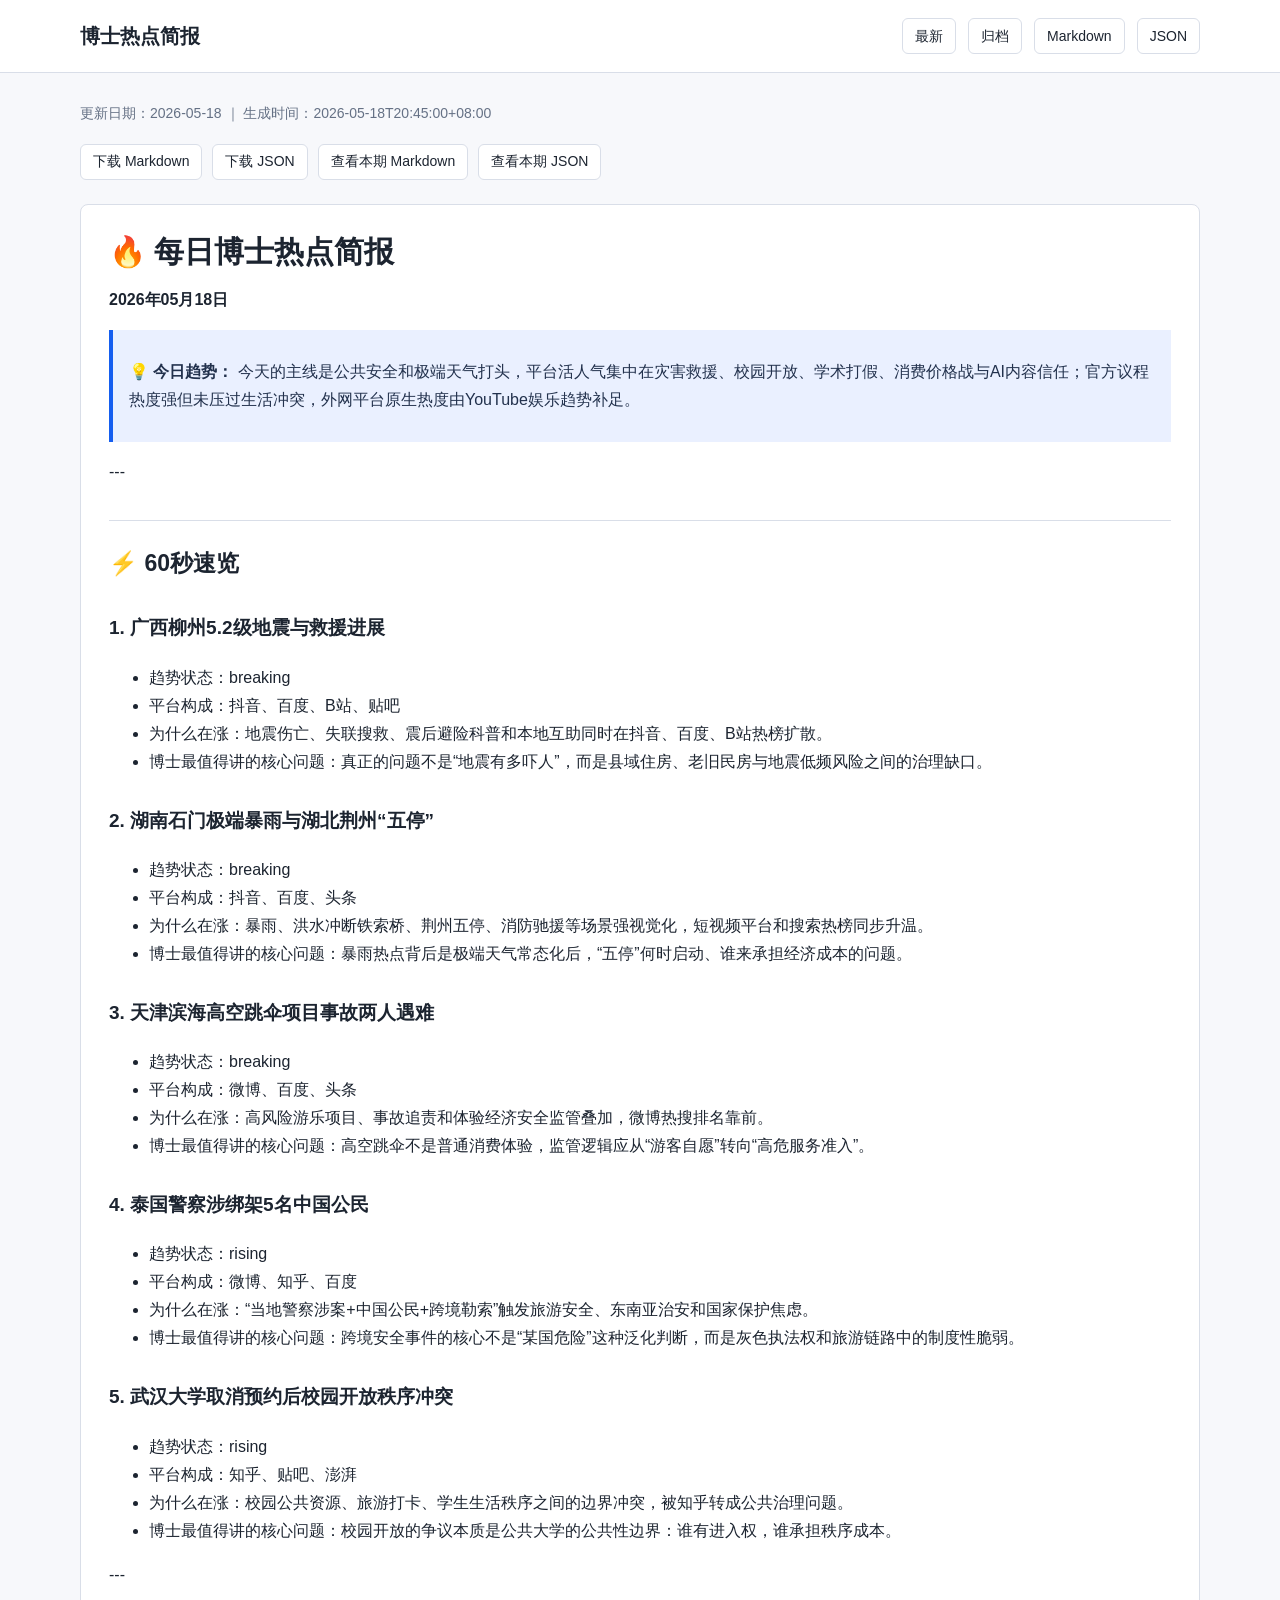
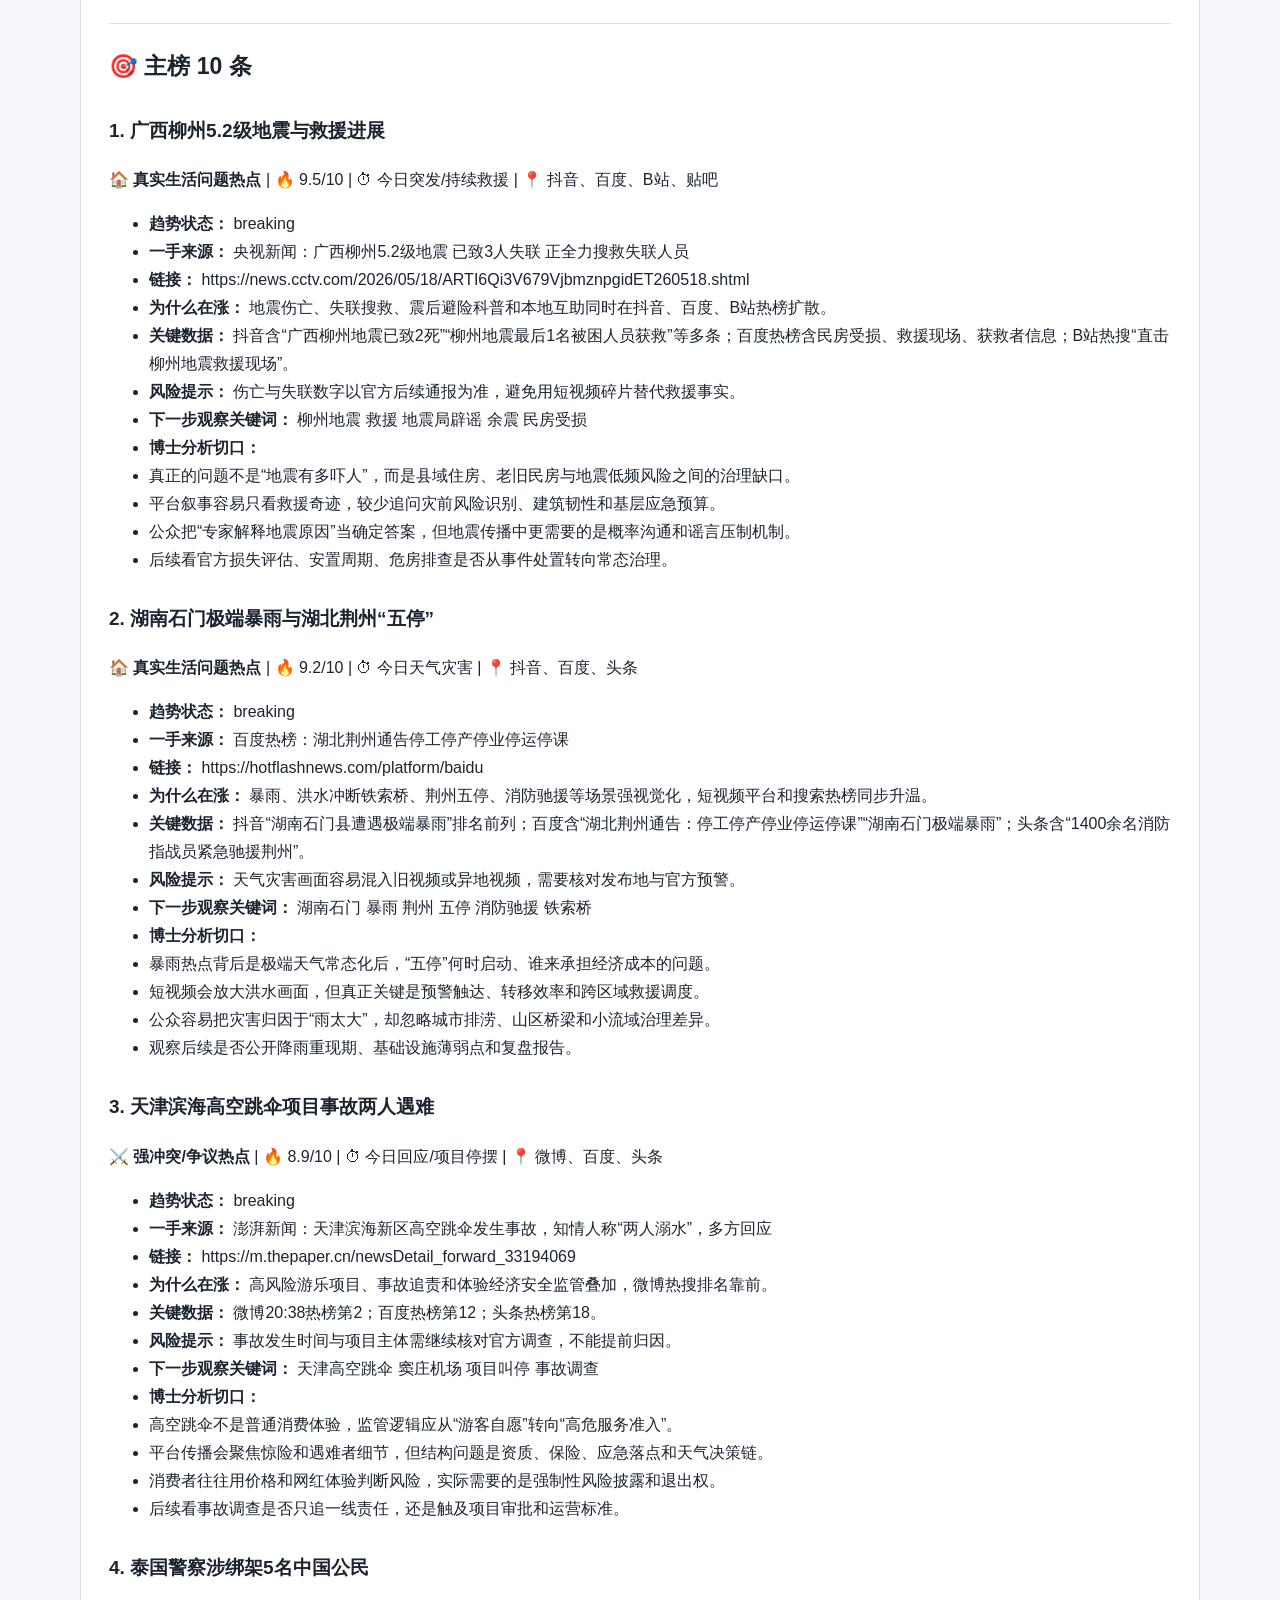
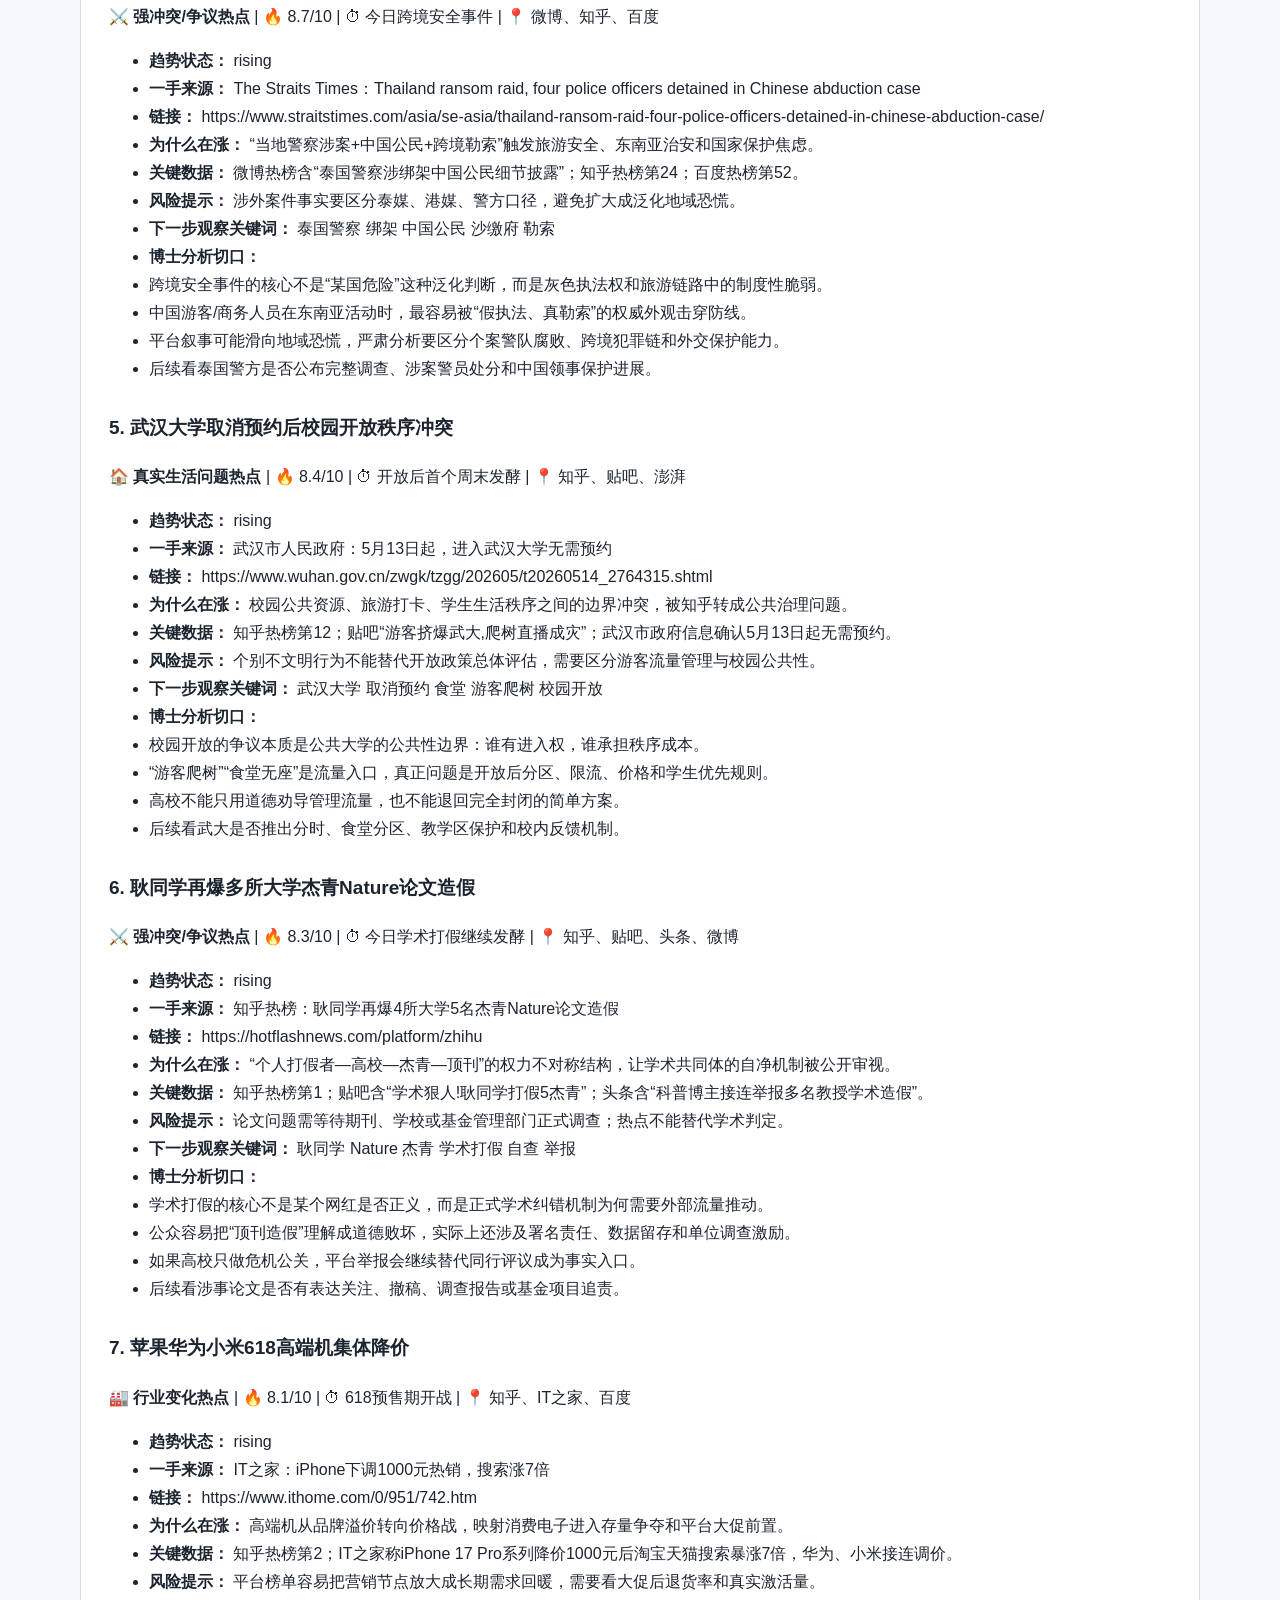
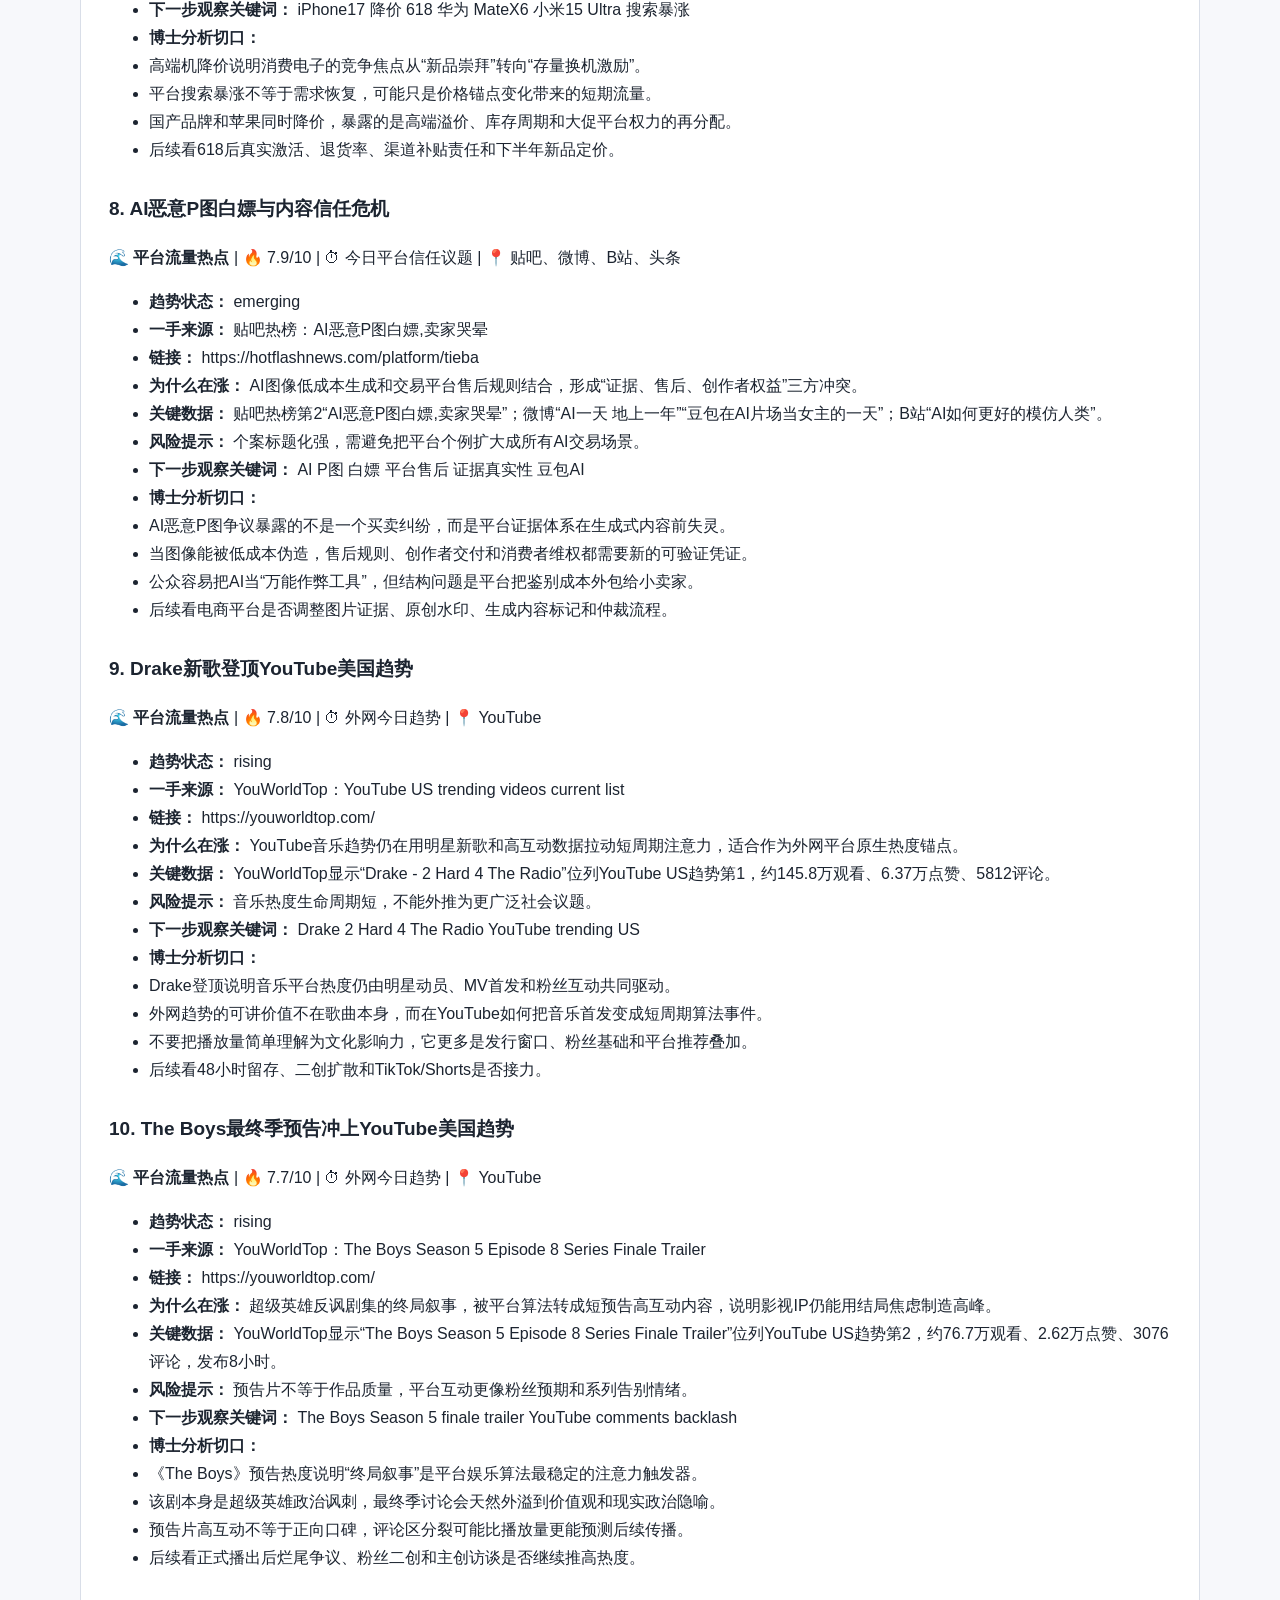
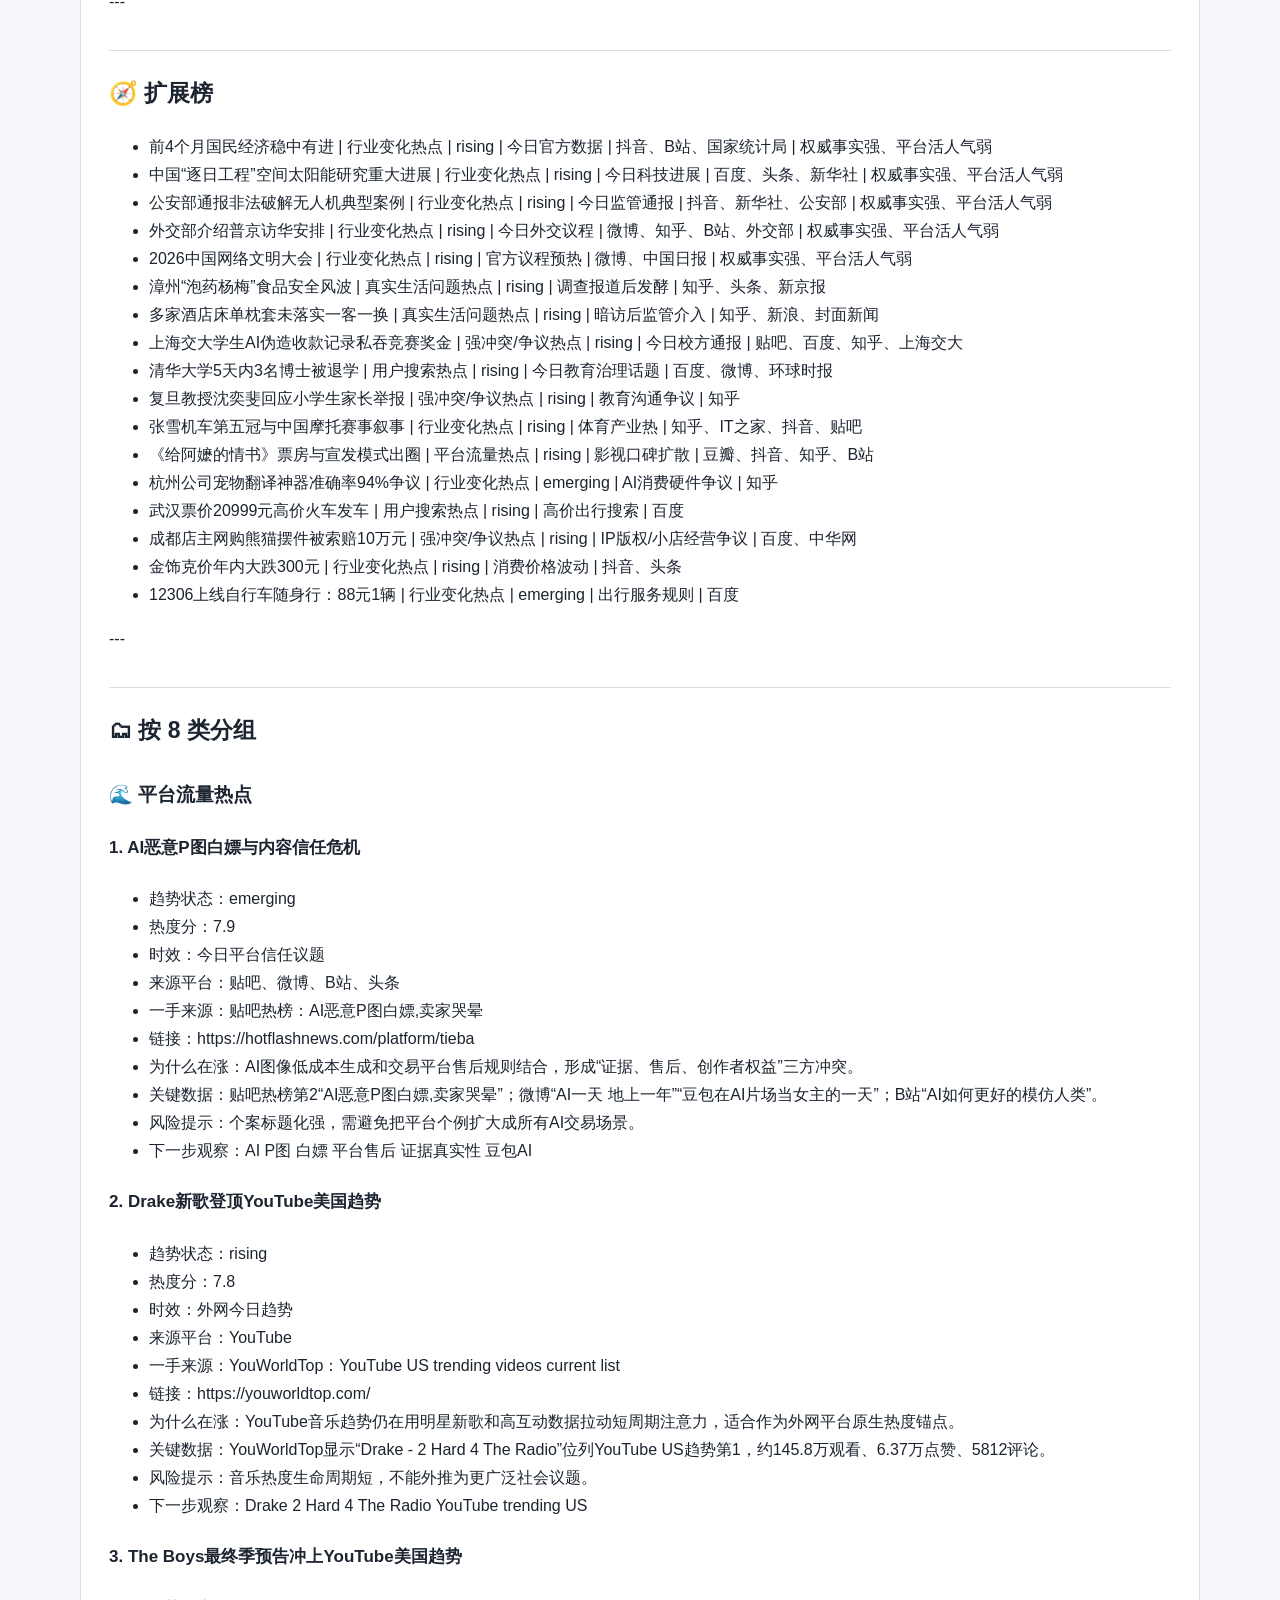
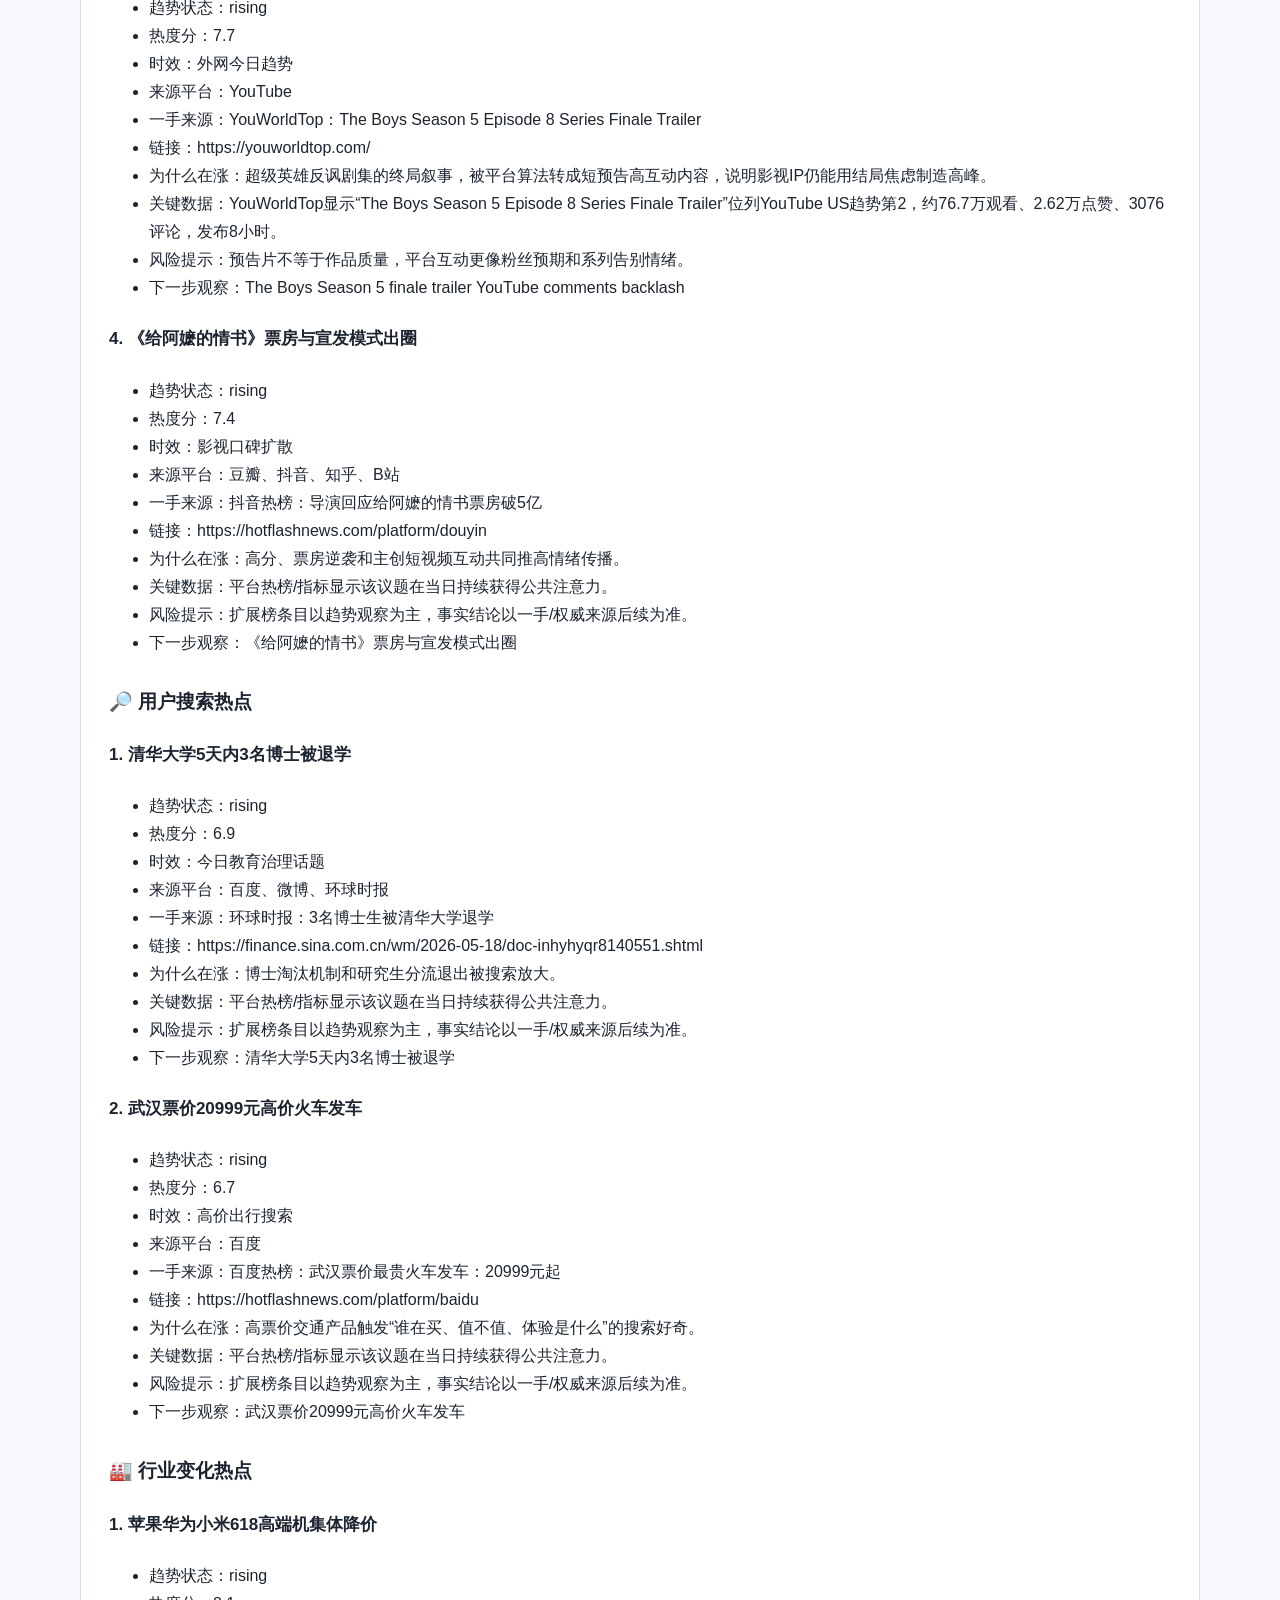
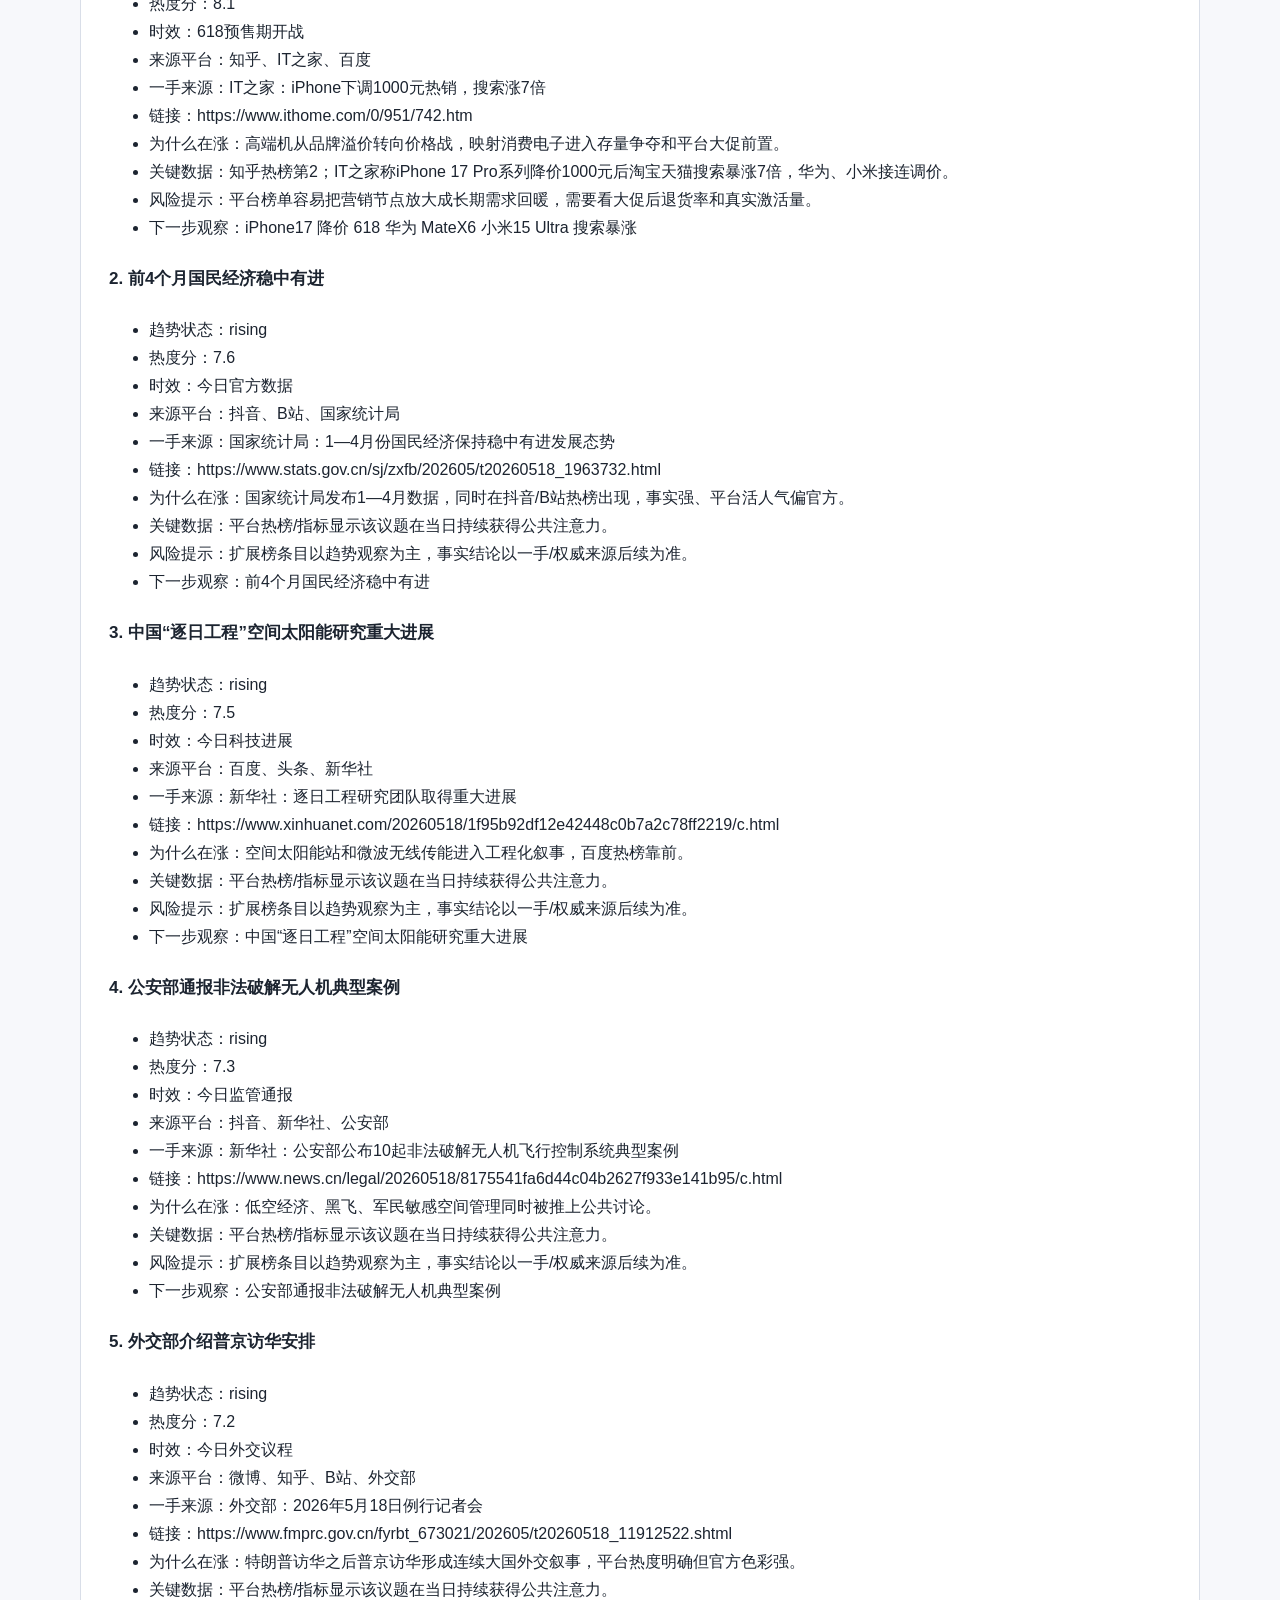
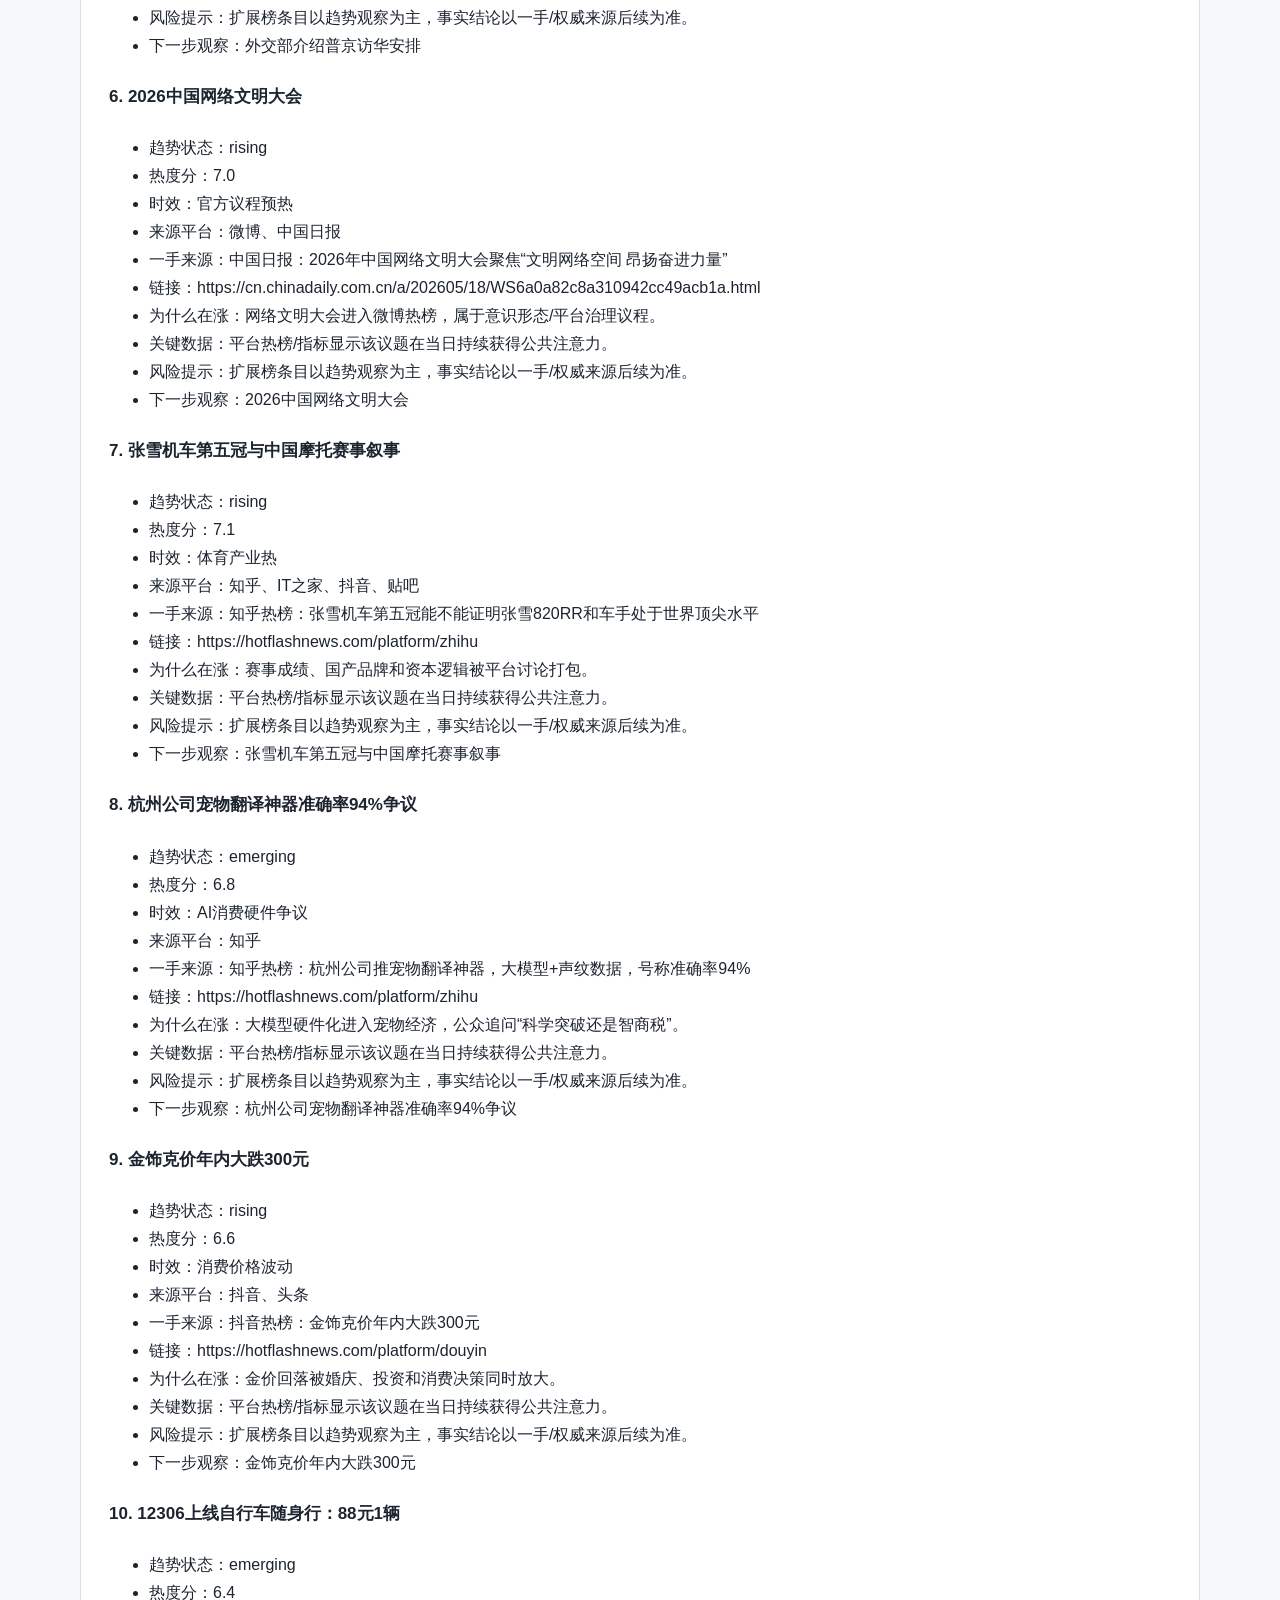
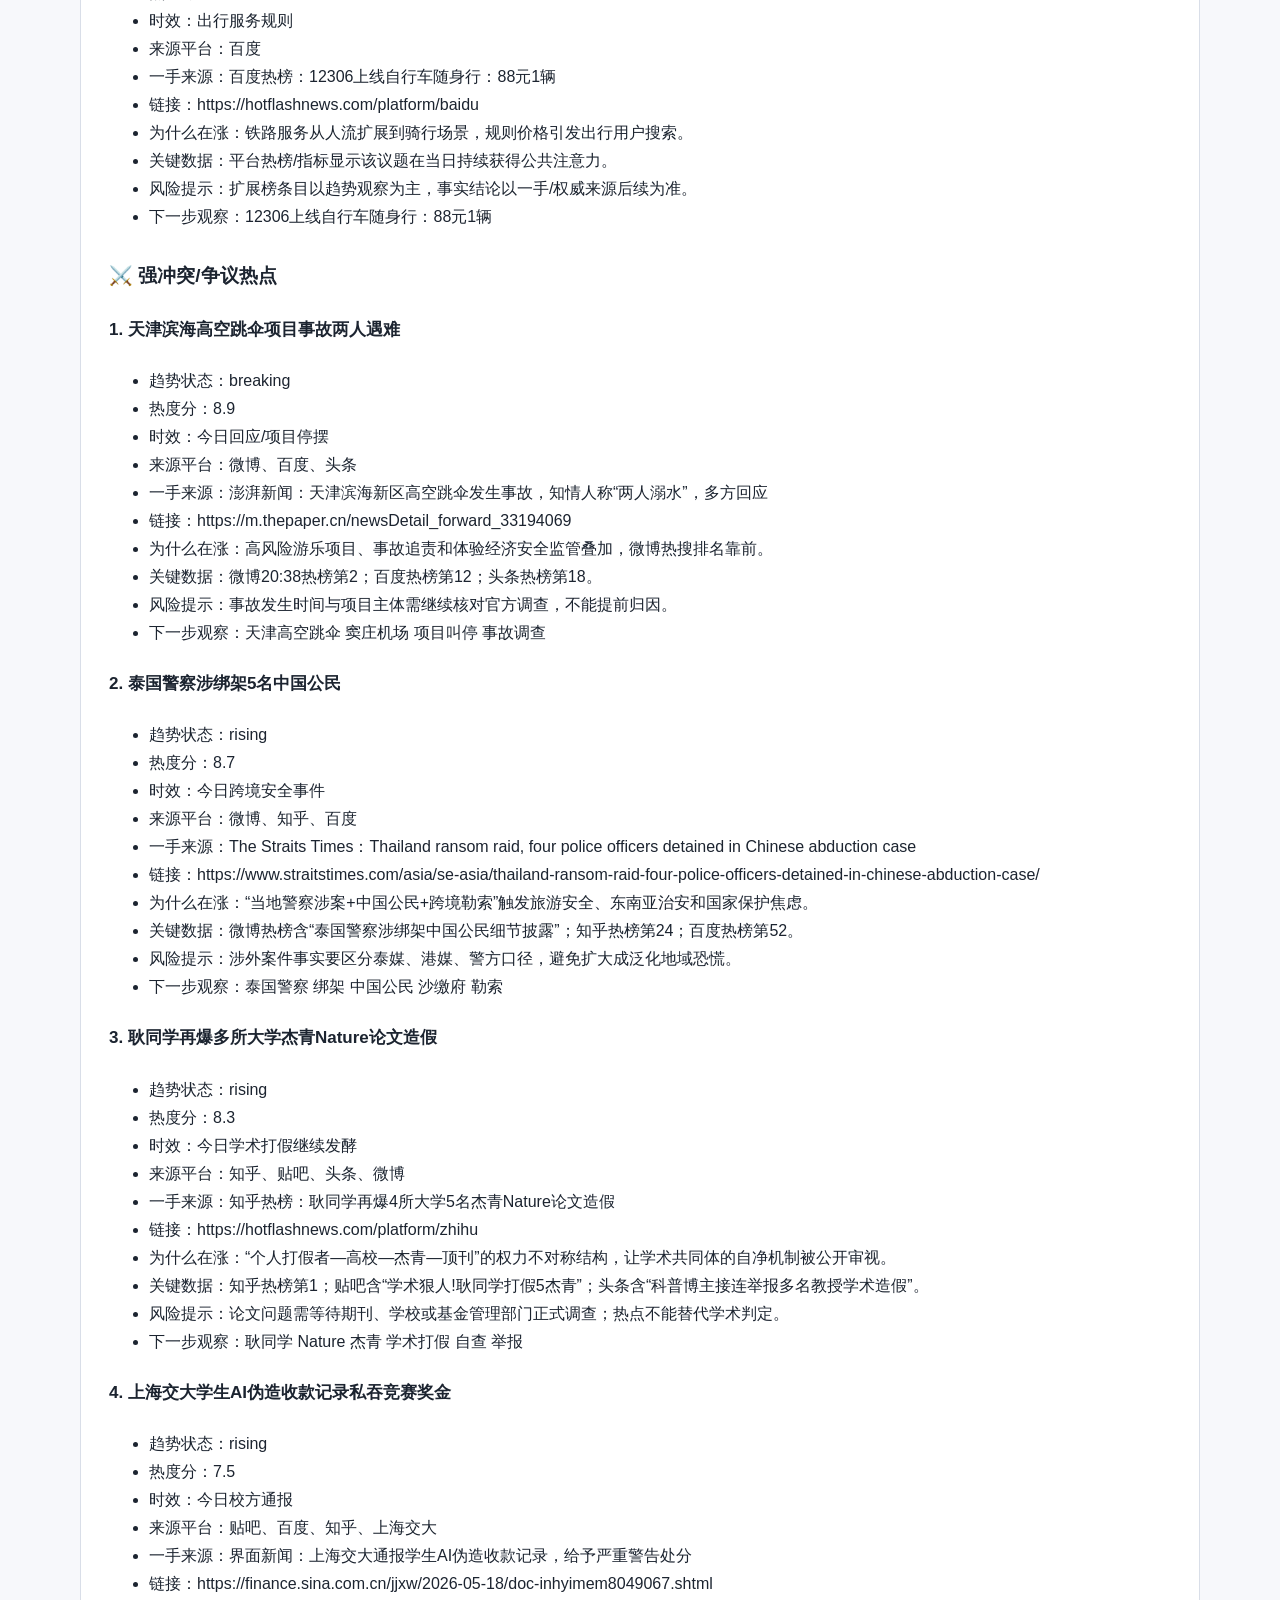
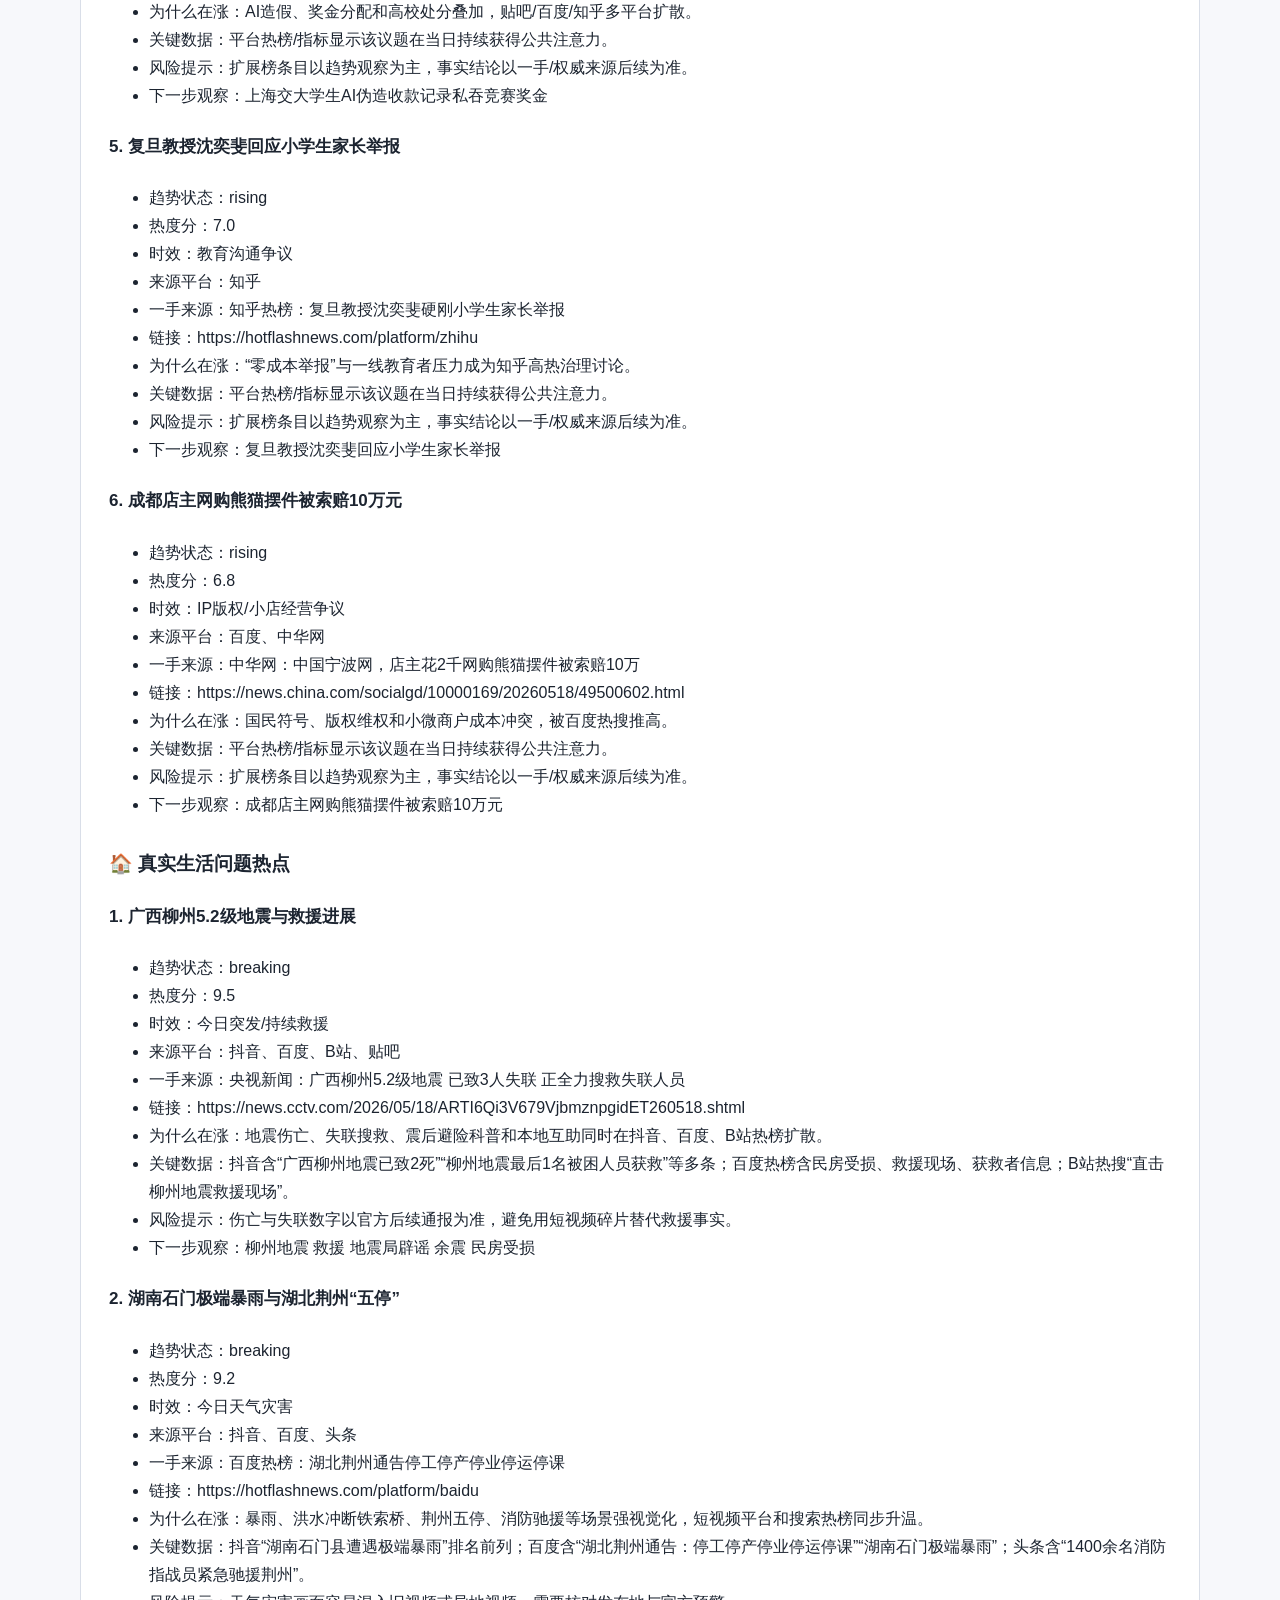
==== commit 6a4383df: "Update doctor hotspot briefing" ====
--- a/docs/index.html
+++ b/docs/index.html
@@ -16,70 +16,164 @@
     </div>
   </header>
   <main class="page">
-<div class="meta">更新日期：2026-05-18 ｜ 生成时间：2026-05-18T07:30:00+08:00</div>
+<div class="meta">更新日期：2026-05-18 ｜ 生成时间：2026-05-18T20:45:00+08:00</div>
 <div class="toolbar">
   <a class="button" href="./latest.md">下载 Markdown</a>
   <a class="button" href="./latest.json">下载 JSON</a>
-  <a class="button" href="./reports/2026-05-18/073000/report.md">查看本期 Markdown</a>
-  <a class="button" href="./reports/2026-05-18/073000/report.json">查看本期 JSON</a>
+  <a class="button" href="./reports/2026-05-18/204500/report.md">查看本期 Markdown</a>
+  <a class="button" href="./reports/2026-05-18/204500/report.json">查看本期 JSON</a>
 </div>
 <article class="report">
-<h1>博士热点简报｜2026-05-18</h1>
-<p>生成方式：Claude web_search 手动模式 / 未调用 XCrawl</p>
-<h2>今日趋势</h2>
-<ol><li>今天不是单一大新闻日，而是“公共安全 + 平台规则 + 职场边界 + 全球文化投票机制”并行升温。</li><li>国内主线由柳州地震、北京降雨、赴泰失联、调岗赔偿等真实生活风险牵引，热度来自微博、百度、知乎等平台交叉。</li><li>官方议程层有普京访华、中美经贸磋商、耕地司法新规，但多数更适合放在扩展榜，避免用官方发布挤掉活人议题。</li><li>海外平台原生热度以 Eurovision 投票争议、星巴克裁员 Reddit 讨论、AI slop 平台信任争议最强。</li></ol>
-<h2>60秒速览</h2>
-<ol><li><strong>广西柳州柳南区 5.2 级地震及应急响应</strong>：breaking，热度来自 weibo、zhihu、baidu。</li><li><strong>北京周末持续降雨与防汛四级响应</strong>：rising，热度来自 baidu、media。</li><li><strong>赴泰考察四名中国男子失联疑涉跨境诱骗</strong>：rising，热度来自 baidu、media。</li><li><strong>男子拒绝广州调岗山东被解除劳动关系获赔 50 万</strong>：rising，热度来自 weibo、media。</li><li><strong>《监狱来的妈妈》定档后引发司法事实与艺术改编争议</strong>：rising，热度来自 zhihu、weibo、reddit。</li></ol>
-<h2>主榜 10 条</h2>
-<h3>1. 广西柳州柳南区 5.2 级地震及应急响应</h3>
-<ul><li>生命周期：breaking</li><li>事实证据：应急管理部：广西柳州5.2级地震，启动国家地震灾害四级应急响应（https://www.mem.gov.cn/xw/yjyw/202605/t20260518_603857.shtml）</li><li>热度证据：Hot点·热榜：微博 #柳州地震# 第1、知乎柳州地震、百度相关条目；平台：weibo、zhihu、baidu</li><li>博士分析切口：</li><li>灾害传播里公众最需要的是确定性信息，不是恐慌画面。</li><li>地方自建房和老旧街区的脆弱性会放大中等强度地震的治理压力。</li><li>应急响应等级、转移速度和信息发布节奏比单纯震级更值得追问。</li><li>后续应看余震、房屋排查、失联人员搜救和安置透明度。</li></ul>
-<h3>2. 北京周末持续降雨与防汛四级响应</h3>
-<ul><li>生命周期：rising</li><li>事实证据：北京启动防汛四级应急响应，本轮降雨时间长累计雨量大（https://finance.sina.com.cn/roll/2026-05-17/doc-inhyekzs1703294.shtml）</li><li>热度证据：百度实时热点：北京城区已达暴雨量级；平台：baidu、media</li><li>博士分析切口：</li><li>城市暴雨议题的核心不是“雨大”，而是排水、通勤和山区风险如何被分级管理。</li><li>公众感知上的“连续小雨”和气象定义的暴雨之间存在认知落差。</li><li>防汛响应提前量反映的是城市风险治理能力。</li><li>后续看积水点、山洪预警和交通恢复。</li></ul>
-<h3>3. 赴泰考察四名中国男子失联疑涉跨境诱骗</h3>
-<ul><li>生命周期：rising</li><li>事实证据：多名中国男子赴泰国后集体失联，家属已报警（https://finance.sina.com.cn/wm/2026-05-16/doc-inhycchc2469748.shtml）</li><li>热度证据：百度实时热点：赴泰考察失联4人疑被带至缅甸；平台：baidu、media</li><li>博士分析切口：</li><li>“出境考察”成为新型诱骗包装，说明灰产正在从招聘话术转向投资/项目话术。</li><li>跨境人口安全的难点在于目的地、边境和通讯控制三重不确定。</li><li>舆论容易只骂受害者贪心，反而忽视信息不对称和熟人推荐链条。</li><li>后续看外交领保、泰方协查和是否出现赎金/定位证据。</li></ul>
-<h3>4. 男子拒绝广州调岗山东被解除劳动关系获赔 50 万</h3>
-<ul><li>生命周期：rising</li><li>事实证据：男子拒绝广州调岗山东被炒获赔50万（https://finance.sina.com.cn/jjxw/2026-05-17/doc-inhyfsva1147430.shtml）</li><li>热度证据：Hot点·热榜：微博第13 男子拒绝广州调岗山东被炒获赔50万；平台：weibo、media</li><li>博士分析切口：</li><li>调岗不是企业单方权力，核心是经营必要性与劳动者生活利益如何平衡。</li><li>跨省调岗常被用作隐性裁员工具，司法判例会改变企业操作成本。</li><li>劳动者维权能成功，不等于所有拒岗都合理，边界需要被讲清楚。</li><li>后续看企业是否上诉及类似判例扩散。</li></ul>
-<h3>5. 《监狱来的妈妈》定档后引发司法事实与艺术改编争议</h3>
-<ul><li>生命周期：rising</li><li>事实证据：《监狱来的妈妈》原型发声，司法真相与艺术改编冲突（https://ent.china.com/movie/newszh/11005281/20260517/49497995.html）</li><li>热度证据：Hot点·热榜：知乎第7 电影争议；微博相关讨论；平台：zhihu、weibo、reddit</li><li>博士分析切口：</li><li>争议不只是“能不能拍罪犯”，而是真实案件的改编权、受害者权益和公共记忆。</li><li>女性困境叙事不能自动覆盖司法事实，二者需要同时被审视。</li><li>平台情绪会把复杂伦理压扁成站队，博士视角要恢复事实层次。</li><li>后续看主管部门、片方说明和上映安排是否变化。</li></ul>
-<h3>6. 樊振东欧冠决赛话题：夺冠叙事与输球片段并行传播</h3>
-<ul><li>生命周期：rising</li><li>事实证据：知乎热榜：乒乓球欧冠决赛相关讨论（https://www.zhihu.com/）</li><li>热度证据：Hot点·热榜：微博第2 樊振东欧冠冠军；知乎第1 欧冠决赛；平台：weibo、zhihu、baidu</li><li>博士分析切口：</li><li>体育传播常把团队结果和个人输赢剪成相反叙事。</li><li>公众需要区分竞技评价、饭圈评价和商业流量评价。</li><li>输球片段比夺冠结果更易传播，说明平台偏好冲突性素材。</li><li>后续看运动员回应、技术复盘和粉丝攻防是否继续扩大。</li></ul>
-<h3>7. 普京 5 月 19 至 20 日访华与“四常”外交叙事升温</h3>
-<ul><li>生命周期：rising</li><li>事实证据：参考消息：克宫表示普京访华主要安排均已敲定（https://ckxxapp.ckxx.net）</li><li>热度证据：HotFlashNews：B站“普京5月19日至20日访华”；微信热文多条；平台：bilibili、wechat、baidu</li><li>博士分析切口：</li><li>官方议程进入平台热榜后，会被重新包装成国际秩序想象。</li><li>中美互动之后接续中俄议程，公众会用连续剧方式理解外交。</li><li>应区分外交象征、实际协议和舆论动员三层含义。</li><li>后续看能源、金融结算、地缘安全表述是否有实质增量。</li></ul>
-<h3>8. Eurovision 2026：保加利亚夺冠、以色列第二与投票机制争议</h3>
-<ul><li>生命周期：breaking</li><li>事实证据：IBTimes UK：Bulgaria wins Eurovision 2026 amid boycott and vote-rule controversy（https://www.ibtimes.co.uk/bulgarias-historic-eurovision-win-amid-controversy-1797261）</li><li>热度证据：Reddit r/eurovision：赛后反应与投票机制讨论；多帖上升；平台：reddit、x、media</li><li>博士分析切口：</li><li>文化赛事正在变成地缘情绪的低门槛投票场。</li><li>投票规则越像平台机制，越容易被动员、反动员和怀疑操控。</li><li>“公众选择”不天然等于民意真实，机制设计决定表达形态。</li><li>后续看 EBU 是否继续改革投票和参赛资格。</li></ul>
-<h3>9. 星巴克再裁 300 名美国公司员工引发 Reddit 职场讨论</h3>
-<ul><li>生命周期：rising</li><li>事实证据：AP：Starbucks to lay off 300 US corporate workers and close regional offices（https://apnews.com/article/5c8a4b61733f4bf3bfb0f2c571825d38）</li><li>热度证据：Reddit r/jobs：Starbucks layoffs 话题今日获 563+ votes；平台：reddit、media</li><li>博士分析切口：</li><li>公司说“简化结构”，员工听到的是身份安全感继续下降。</li><li>服务业品牌的体验承诺和后台降本之间存在结构张力。</li><li>白领裁员正在从科技公司外溢到消费品牌总部。</li><li>后续看门店端服务质量、工会谈判和消费者价格反应。</li></ul>
-<h3>10. AI slop 与平台信任：TikTok/YouTube/Reddit 围绕合成内容继续升温</h3>
-<ul><li>生命周期：emerging</li><li>事实证据：Harvard Law School：AI content and algorithms is coming for your kids（https://hls.harvard.edu/today/ai-content-and-algorithms-is-coming-for-your-kids/）</li><li>热度证据：Reddit technology：TikTok AI feature went haywire 242+ votes；多平台 AI slop 讨论；平台：reddit、tiktok、youtube</li><li>博士分析切口：</li><li>AI slop 的问题不是“假”，而是低成本内容改变注意力市场供给曲线。</li><li>儿童内容场景暴露了算法收益与保护义务的冲突。</li><li>平台标注、溯源和推荐降权会成为下一轮监管核心。</li><li>后续看平台是否把真实性认证变成新的流量门槛。</li></ul>
-<h2>扩展榜</h2>
-<ol><li><strong>司机 110 公里时速闭眼冲收费站</strong>｜公共安全与治理｜rising｜热度：百度实时热点：司机110公里时速闭眼钻过收费站</li><li><strong>央视曝光多地垃圾围村乱象</strong>｜公共安全与治理｜rising｜热度：百度实时热点：央视曝光垃圾围村乱象</li><li><strong>皮卡坠河 9 人失联</strong>｜公共安全与治理｜rising｜热度：百度实时热点：皮卡坠河9人失联</li><li><strong>微信状态“访客记录”测试停止与隐私边界</strong>｜科技平台与产品规则｜emerging｜热度：抖音热榜历史：微信状态可看访客记录冲上热搜</li><li><strong>北大医院夜班费/值班费提高至最高 300 元</strong>｜职场教育与代际焦虑｜rising｜热度：知乎热榜第9：北大医院夜班费/值班费高达300元</li><li><strong>应届生 AI 就业季与具身智能岗位暴增</strong>｜职场教育与代际焦虑｜emerging｜热度：华商网：AI就业季调查引发求职讨论</li><li><strong>西电导师主页“我跑了”引发高校导师责任讨论</strong>｜职场教育与代际焦虑｜emerging｜热度：知乎热榜第13：西安电子科技大学某导师官宣跑路</li><li><strong>长鑫科技 Q1 净利润和国产存储周期讨论</strong>｜科技产业与资本市场｜rising｜热度：知乎热榜第3：长鑫科技2026年Q1净利润狂飙</li><li><strong>中国电信 Token 套餐试商用</strong>｜科技平台与产品规则｜rising｜热度：微信24h热文榜：中国电信推出试商用Token套餐</li><li><strong>游戏本改名为高性能/工程本争议</strong>｜消费与生活方式｜rising｜热度：知乎热榜第4：游戏本是否应该改名</li><li><strong>婚礼换装 46 分钟导致宾客散场</strong>｜生活情绪与家庭关系｜rising｜热度：知乎热榜第5：婚礼仪式未结束宾客提前散场</li><li><strong>“此生必自驾 318”被质疑营销</strong>｜消费与文旅｜rising｜热度：知乎热榜第11：此生必自驾318是否被忽悠</li><li><strong>新规保护耕地：非法占用耕地建房采矿合同无效</strong>｜官方议程与治理｜rising｜热度：层6官方议程检索：5月18日起施行耕地司法解释</li><li><strong>中美经贸磋商初步成果与降税讨论</strong>｜官方议程与国际关系｜rising｜热度：微信热文：特朗普访华3天/中美经贸讨论</li><li><strong>特朗普访华后全球媒体讨论“进展有限”</strong>｜全球公共事件与国际关系｜rising｜热度：RealClearPolitics/Bloomberg/YouTube：特朗普访华视频传播</li><li><strong>Billie Eilish 3D 演唱会电影与线下观影体验回潮</strong>｜全球文娱与青年文化｜rising｜热度：Vogue TikTok Trend Tracker：BillieEilish 正在 TikTok trending</li><li><strong>Cannes 2026：电影影响者成为红毯新流量入口</strong>｜全球文化与平台经济｜emerging｜热度：Le Monde：film influencers become new stars of Cannes red carpet</li><li><strong>2026 is the new 2016 怀旧趋势</strong>｜全球文化迁移｜emerging｜热度：TikTok/Instagram：2016 nostalgia trend 持续</li></ol>
-<h2>按 8 类分组</h2>
-<h3>公共安全与治理</h3>
-<ul><li>广西柳州柳南区 5.2 级地震及应急响应</li><li>北京周末持续降雨与防汛四级响应</li><li>赴泰考察四名中国男子失联疑涉跨境诱骗</li><li>司机 110 公里时速闭眼冲收费站</li><li>央视曝光多地垃圾围村乱象</li><li>皮卡坠河 9 人失联</li></ul>
-<h3>消费与生活方式</h3>
-<ul><li>游戏本改名为高性能/工程本争议</li><li>婚礼换装 46 分钟导致宾客散场</li><li>“此生必自驾 318”被质疑营销</li></ul>
-<h3>职场教育与代际焦虑</h3>
-<ul><li>男子拒绝广州调岗山东被解除劳动关系获赔 50 万</li><li>北大医院夜班费/值班费提高至最高 300 元</li><li>应届生 AI 就业季与具身智能岗位暴增</li><li>西电导师主页“我跑了”引发高校导师责任讨论</li></ul>
-<h3>科技平台与产品规则</h3>
-<ul><li>微信状态“访客记录”测试停止与隐私边界</li><li>中国电信 Token 套餐试商用</li></ul>
-<h3>官方议程与国际关系</h3>
-<ul><li>普京 5 月 19 至 20 日访华与“四常”外交叙事升温</li><li>中美经贸磋商初步成果与降税讨论</li></ul>
-<h3>文娱体育与公共价值</h3>
-<ul><li>《监狱来的妈妈》定档后引发司法事实与艺术改编争议</li><li>樊振东欧冠决赛话题：夺冠叙事与输球片段并行传播</li></ul>
-<h3>商业公司与就业</h3>
-<ul><li>星巴克再裁 300 名美国公司员工引发 Reddit 职场讨论</li></ul>
-<h3>全球文化迁移</h3>
-<ul><li>Eurovision 2026：保加利亚夺冠、以色列第二与投票机制争议</li><li>AI slop 与平台信任：TikTok/YouTube/Reddit 围绕合成内容继续升温</li><li>长鑫科技 Q1 净利润和国产存储周期讨论</li><li>新规保护耕地：非法占用耕地建房采矿合同无效</li><li>特朗普访华后全球媒体讨论“进展有限”</li><li>Billie Eilish 3D 演唱会电影与线下观影体验回潮</li><li>Cannes 2026：电影影响者成为红毯新流量入口</li><li>2026 is the new 2016 怀旧趋势</li></ul>
-<h2>数据概览</h2>
-<ul><li>日期：2026-05-18</li><li>总热点数：28</li><li>主榜：10 条</li><li>扩展榜：18 条</li><li>合格 WebSearch evidence：28 条，均含 heat_evidence；高风险议题补 fact_evidence。</li><li>国内平台重点：微博、百度、知乎、B站、微信热文、Hot点·热榜、HotFlashNews。</li><li>海外平台重点：Reddit、YouTube/视频页、TikTok 趋势报道、Google/公开趋势资料。</li></ul>
-<h2>平台算法信号</h2>
-<ul><li>微博峰值更偏突发和明星/体育冲突，今天柳州地震、樊振东、调岗赔偿进入前列。</li><li>百度实时热点把公共安全、天气、跨境失联和央视调查推高，适合做事实风险雷达，但不等于平台原生讨论。</li><li>知乎热榜今天明显偏解释型议题：体育比赛、医院夜班费、电影改编伦理、就业和高校生态。</li><li>Reddit 的海外热度集中在 Eurovision 投票机制、星巴克裁员、AI slop 与平台信任，适合补全球公共情绪。</li><li>官方/媒体源用于事实核验；报告排序优先平台热度和生活公共性。</li></ul>
-<h2>信息源清单</h2>
-<ol><li>应急管理部：广西柳州5.2级地震，启动国家地震灾害四级应急响应｜https://www.mem.gov.cn/xw/yjyw/202605/t20260518_603857.shtml</li><li>Hot点·热榜：微博 #柳州地震# 第1、知乎柳州地震、百度相关条目｜https://www.hotdian.com/</li><li>北京启动防汛四级应急响应，本轮降雨时间长累计雨量大｜https://finance.sina.com.cn/roll/2026-05-17/doc-inhyekzs1703294.shtml</li><li>百度实时热点：北京城区已达暴雨量级｜https://www.hotdian.com/</li><li>多名中国男子赴泰国后集体失联，家属已报警｜https://finance.sina.com.cn/wm/2026-05-16/doc-inhycchc2469748.shtml</li><li>百度实时热点：赴泰考察失联4人疑被带至缅甸｜https://www.hotdian.com/</li><li>男子拒绝广州调岗山东被炒获赔50万｜https://finance.sina.com.cn/jjxw/2026-05-17/doc-inhyfsva1147430.shtml</li><li>Hot点·热榜：微博第13 男子拒绝广州调岗山东被炒获赔50万｜https://www.hotdian.com/</li><li>《监狱来的妈妈》原型发声，司法真相与艺术改编冲突｜https://ent.china.com/movie/newszh/11005281/20260517/49497995.html</li><li>Hot点·热榜：知乎第7 电影争议；微博相关讨论｜https://www.hotdian.com/</li><li>知乎热榜：乒乓球欧冠决赛相关讨论｜https://www.zhihu.com/</li><li>Hot点·热榜：微博第2 樊振东欧冠冠军；知乎第1 欧冠决赛｜https://www.hotdian.com/</li><li>参考消息：克宫表示普京访华主要安排均已敲定｜https://ckxxapp.ckxx.net</li><li>HotFlashNews：B站“普京5月19日至20日访华”；微信热文多条｜https://hotflashnews.com/</li><li>IBTimes UK：Bulgaria wins Eurovision 2026 amid boycott and vote-rule controversy｜https://www.ibtimes.co.uk/bulgarias-historic-eurovision-win-amid-controversy-1797261</li><li>Reddit r/eurovision：赛后反应与投票机制讨论；多帖上升｜https://www.reddit.com/r/eurovision/comments/1tf89d5/eurovision_2026_grand_final_post_show_reactions/</li><li>AP：Starbucks to lay off 300 US corporate workers and close regional offices｜https://apnews.com/article/5c8a4b61733f4bf3bfb0f2c571825d38</li><li>Reddit r/jobs：Starbucks layoffs 话题今日获 563+ votes｜https://www.reddit.com/r/jobs/comments/1tfszti/starbucks_layoffs_coffee_giant_axing_300/</li><li>Harvard Law School：AI content and algorithms is coming for your kids｜https://hls.harvard.edu/today/ai-content-and-algorithms-is-coming-for-your-kids/</li><li>Reddit technology：TikTok AI feature went haywire 242+ votes；多平台 AI slop 讨论｜https://www.reddit.com/r/technology/comments/1t5wgja/tiktok_is_pulling_back_on_an_ai_feature_that_went/</li><li>扬子晚报：一司机以时速110闭眼过收费站｜https://www.yzwb.net/news/sh/202605/t20260517_353729.html</li><li>百度实时热点：司机110公里时速闭眼钻过收费站｜https://www.hotdian.com/</li><li>澎湃：恶臭弥漫、垃圾围村，央视曝光多地违法倾倒乱象｜https://m.thepaper.cn/newsDetail_forward_33191294</li><li>百度实时热点：央视曝光垃圾围村乱象｜https://www.hotdian.com/</li><li>新浪财经：皮卡坠河9人失联，涉事公司负责人回应｜https://finance.sina.com.cn/wm/2026-05-17/doc-inhyfhfi3477168.shtml</li><li>百度实时热点：皮卡坠河9人失联｜https://www.hotdian.com/</li><li>澎湃：腾讯称已停止微信状态浏览人数展示测试｜https://www.thepaper.cn/newsDetail_forward_33161668</li><li>抖音热榜历史：微信状态可看访客记录冲上热搜｜https://www.abangshou.com/tools/douyin.html</li><li>新浪财经：北大医院官宣涨薪，夜班加班费最高涨幅200%｜https://cj.sina.com.cn/articles/view/2144896680/7fd886a8020036gzi</li><li>知乎热榜第9：北大医院夜班费/值班费高达300元｜https://www.hotdian.com/</li><li>华商网：AI就业季调查和春招洞察｜https://news.hsw.cn/system/2026/0515/1929646.shtml</li><li>华商网：AI就业季调查引发求职讨论｜https://news.hsw.cn/system/2026/0515/1929646.shtml</li><li>西安电子科技大学个人主页系统｜https://web.xidian.edu.cn/</li><li>知乎热榜第13：西安电子科技大学某导师官宣跑路｜https://www.hotdian.com/</li><li>知乎热榜：长鑫科技财务表现讨论｜https://www.zhihu.com/</li><li>知乎热榜第3：长鑫科技2026年Q1净利润狂飙｜https://www.hotdian.com/</li><li>IT之家：中国电信推出试商用 Token 套餐｜https://m.ithome.com/</li><li>微信24h热文榜：中国电信推出试商用Token套餐｜https://www.hotdian.com/</li><li>知乎热榜：游戏本命名争议｜https://www.zhihu.com/</li><li>知乎热榜第4：游戏本是否应该改名｜https://www.hotdian.com/</li><li>知乎热榜：婚礼流程与酒店回应讨论｜https://www.zhihu.com/</li><li>知乎热榜第5：婚礼仪式未结束宾客提前散场｜https://www.hotdian.com/</li><li>知乎热榜：318自驾营销讨论｜https://www.zhihu.com/</li><li>知乎热榜第11：此生必自驾318是否被忽悠｜https://www.hotdian.com/</li><li>第一财经：两高发布新规保护耕地｜https://www.yicai.com/news/103174565.html</li><li>层6官方议程检索：5月18日起施行耕地司法解释｜https://www.yicai.com/news/103174565.html</li><li>扬子晚报：商务部新闻发言人就中美经贸磋商初步成果答记者问｜https://www.yzwb.net/news/yw/202605/t20260517_353558.html</li><li>微信热文：特朗普访华3天/中美经贸讨论｜https://www.hotdian.com/</li><li>Le Monde：Behind the cordial facade, the Trump-Xi summit yields no significant progress｜https://www.lemonde.fr/en/international/article/2026/05/15/behind-the-cordial-facade-the-trump-xi-summit-yields-no-significant-progress_6753498_4.html</li><li>RealClearPolitics/Bloomberg/YouTube：特朗普访华视频传播｜https://www.realclearpolitics.com/video/2026/05/13/live_coverage_of_trump_state_visit_to_china_meetings_with_xi_jinping.html</li><li>AP：Billie Eilish and James Cameron make concert movie magic｜https://apnews.com/article/1254c753050814438974f97b7c935e77</li><li>Vogue TikTok Trend Tracker：BillieEilish 正在 TikTok trending｜https://www.vogue.com/article/the-vogue-business-tiktok-trend-tracker</li><li>Le Monde：Cannes 2026 film influencers｜https://www.lemonde.fr/en/m-le-mag/article/2026/05/12/cannes-2026-film-influencers-the-new-stars-of-the-red-carpet_6753363_117.html</li><li>Le Monde：film influencers become new stars of Cannes red carpet｜https://www.lemonde.fr/en/m-le-mag/article/2026/05/12/cannes-2026-film-influencers-the-new-stars-of-the-red-carpet_6753363_117.html</li><li>2026 is the new 2016 trend reference｜https://en.wikipedia.org/wiki/2026_is_the_new_2016</li><li>TikTok/Instagram：2016 nostalgia trend 持续｜https://en.wikipedia.org/wiki/2026_is_the_new_2016</li></ol>
-<h2>9层强制覆盖矩阵执行状态</h2>
-<ul><li><strong>cn_public_event</strong>：completed；raw leads 18；valid hotspots 7；查询：柳州 地震 5.2 官方通报 2026 5月18日；北京 城区 暴雨量级 2026 5月18日 官方 预警；赴泰考察 失联4人 疑被带至缅甸 2026 5月18日 警方 通报；皮卡坠河9人失联 驾驶员 工头儿子 2026 5月18日；备注：公共安全层有效，柳州地震、北京降雨、赴泰失联、皮卡坠河等有热榜和事实源。</li><li><strong>cn_consumer_brand</strong>：completed；raw leads 14；valid hotspots 4；查询：消费者 投诉 品牌 回应 2026年5月18日 热搜；48022桌需退款 网红店 出了什么事 2026 5月18日；白嫖榴莲 仅退款 被拘7日 官方 2026 5月18日；微信状态 可看访客记录 腾讯客服 灰度测试 2026；备注：微信状态、游戏本命名、318文旅、消费投诉等入选；部分纯消费投诉缺平台热度降级。</li><li><strong>cn_celebrity_public_event_a</strong>：completed；raw leads 12；valid hotspots 3；查询：演唱会 退票 主办方 回应 热搜 2026年5月18日；电影 监狱来的妈妈 争议 回应 2026 5月18日；给阿嬷的情书 翻盘 热搜 2026 5月18日；备注：第一轮覆盖电影/演唱会/票房公共事件化。</li><li><strong>cn_celebrity_public_event_b</strong>：completed；raw leads 10；valid hotspots 3；查询：白玉兰 男主 提名 最终版 2026 热搜；网红 道歉 退网 2026年5月18日 热搜；票房 争议 主创 回应 2026年5月18日；备注：第二轮使用白玉兰、网红、票房关键词，与3A不同。</li><li><strong>cn_workplace_education</strong>：completed；raw leads 13；valid hotspots 5；查询：应届生 就业 热搜 2026年5月18日；北大医院 夜班费 值班费 300元 2026 热搜；西安电子科技大学 导师 官宣跑路 我跑了 2026；男子 拒绝 广州调岗 山东 被炒 获赔50万 法院 2026；备注：职场/教育层有效，劳动争议、医院夜班费、AI就业季、高校导师均有热度锚点。</li><li><strong>global_public_event</strong>：completed；raw leads 16；valid hotspots 3；查询：Starbucks layoffs 2026 May 18 workers reaction trending；Trump China visit 2026 May 18 public reaction YouTube trending；stock market gold silver open sharply lower May 18 2026 New York Fed manufacturing；备注：海外公共事件层以星巴克裁员、特朗普访华后讨论为有效。</li><li><strong>cn_ideology_official_agenda</strong>：completed；raw leads 15；valid hotspots 4；查询：总书记 寄语 青年 2026年5月18日 热搜；政治局 会议 四稳 2026 5月 官方 解读 热搜；商务部 发言人 答记者问 2026年5月18日 美国 关税；新规 施行 官方 解读 2026年5月18日 热搜；备注：层6已覆盖：普京访华、中美经贸、两高耕地新规、青年/四稳议程；主榜只保留有平台扩散的外交议题。</li><li><strong>global_celebrity_outflow</strong>：completed；raw leads 20；valid hotspots 4；查询：athlete response rule debate May 2026 trending Reddit YouTube；Billie Eilish 3D live concert film May 2026 TikTok trending；2026 Eurovision controversy May 17 2026 public reaction Reddit；Cannes 2026 film sparked discussion values May 2026 TikTok；备注：海外文娱外溢层有效，Eurovision、Billie Eilish、Cannes 影响者入选。</li><li><strong>weibo_peak</strong>：completed；raw leads 20；valid hotspots 10；查询：微博 热搜 峰值 今日 2026年5月18日 柳州地震 樊振东 男子拒绝调岗；Hot点 微博 热搜榜 2026-05-18；HotFlashNews 微博 百度 知乎 抖音 B站 2026-05-18；备注：使用 Hot点·热榜 06:38 和 HotFlashNews 00:02 跨平台复核。</li><li><strong>global_culture_shift</strong>：completed；raw leads 17；valid hotspots 4；查询：young people rejecting AI slop trend 2026 TikTok May；AI generated children content platform trust synthetic media 2026；Gen Z AI slop TikTok 2026 May Reddit；2026 is the new 2016 TikTok trend；备注：全球文化迁移层有效，AI slop、儿童合成内容、怀旧2016趋势进入候选。</li></ul>
-<h2>采集边界说明</h2>
-<ul><li>未使用旧报告、旧 latest、Claude App、Claude API、Coze 或 XCrawl。</li><li>热榜首页、搜索页只作为发现入口；进入正式榜单的议题均记录具体热度锚点。</li><li>对公共安全、法律、政策、劳动争议等高风险议题，使用官方、权威媒体或平台原始页补事实核验。</li><li>个别海外文化趋势使用公开平台讨论和趋势报道作为热度证据，若无精确官方热榜排名则不伪造排名。</li></ul>
+<h1>🔥 每日博士热点简报</h1>
+<p><strong>2026年05月18日</strong></p>
+<blockquote><p>💡 <strong>今日趋势：</strong> 今天的主线是公共安全和极端天气打头，平台活人气集中在灾害救援、校园开放、学术打假、消费价格战与AI内容信任；官方议程热度强但未压过生活冲突，外网平台原生热度由YouTube娱乐趋势补足。</p></blockquote>
+<p>---</p>
+<h2>⚡ 60秒速览</h2>
+<h3>1. 广西柳州5.2级地震与救援进展</h3>
+<ul><li>趋势状态：breaking</li><li>平台构成：抖音、百度、B站、贴吧</li><li>为什么在涨：地震伤亡、失联搜救、震后避险科普和本地互助同时在抖音、百度、B站热榜扩散。</li><li>博士最值得讲的核心问题：真正的问题不是“地震有多吓人”，而是县域住房、老旧民房与地震低频风险之间的治理缺口。</li></ul>
+<h3>2. 湖南石门极端暴雨与湖北荆州“五停”</h3>
+<ul><li>趋势状态：breaking</li><li>平台构成：抖音、百度、头条</li><li>为什么在涨：暴雨、洪水冲断铁索桥、荆州五停、消防驰援等场景强视觉化，短视频平台和搜索热榜同步升温。</li><li>博士最值得讲的核心问题：暴雨热点背后是极端天气常态化后，“五停”何时启动、谁来承担经济成本的问题。</li></ul>
+<h3>3. 天津滨海高空跳伞项目事故两人遇难</h3>
+<ul><li>趋势状态：breaking</li><li>平台构成：微博、百度、头条</li><li>为什么在涨：高风险游乐项目、事故追责和体验经济安全监管叠加，微博热搜排名靠前。</li><li>博士最值得讲的核心问题：高空跳伞不是普通消费体验，监管逻辑应从“游客自愿”转向“高危服务准入”。</li></ul>
+<h3>4. 泰国警察涉绑架5名中国公民</h3>
+<ul><li>趋势状态：rising</li><li>平台构成：微博、知乎、百度</li><li>为什么在涨：“当地警察涉案+中国公民+跨境勒索”触发旅游安全、东南亚治安和国家保护焦虑。</li><li>博士最值得讲的核心问题：跨境安全事件的核心不是“某国危险”这种泛化判断，而是灰色执法权和旅游链路中的制度性脆弱。</li></ul>
+<h3>5. 武汉大学取消预约后校园开放秩序冲突</h3>
+<ul><li>趋势状态：rising</li><li>平台构成：知乎、贴吧、澎湃</li><li>为什么在涨：校园公共资源、旅游打卡、学生生活秩序之间的边界冲突，被知乎转成公共治理问题。</li><li>博士最值得讲的核心问题：校园开放的争议本质是公共大学的公共性边界：谁有进入权，谁承担秩序成本。</li></ul>
+<p>---</p>
+<h2>🎯 主榜 10 条</h2>
+<h3>1. 广西柳州5.2级地震与救援进展</h3>
+<p>🏠 <strong>真实生活问题热点</strong> | 🔥 9.5/10 | ⏱ 今日突发/持续救援 | 📍 抖音、百度、B站、贴吧</p>
+<ul><li><strong>趋势状态：</strong> breaking</li><li><strong>一手来源：</strong> 央视新闻：广西柳州5.2级地震 已致3人失联 正全力搜救失联人员</li><li><strong>链接：</strong> https://news.cctv.com/2026/05/18/ARTI6Qi3V679VjbmznpgidET260518.shtml</li><li><strong>为什么在涨：</strong> 地震伤亡、失联搜救、震后避险科普和本地互助同时在抖音、百度、B站热榜扩散。</li><li><strong>关键数据：</strong> 抖音含“广西柳州地震已致2死”“柳州地震最后1名被困人员获救”等多条；百度热榜含民房受损、救援现场、获救者信息；B站热搜“直击柳州地震救援现场”。</li><li><strong>风险提示：</strong> 伤亡与失联数字以官方后续通报为准，避免用短视频碎片替代救援事实。</li><li><strong>下一步观察关键词：</strong> 柳州地震 救援 地震局辟谣 余震 民房受损</li><li><strong>博士分析切口：</strong></li><li>真正的问题不是“地震有多吓人”，而是县域住房、老旧民房与地震低频风险之间的治理缺口。</li><li>平台叙事容易只看救援奇迹，较少追问灾前风险识别、建筑韧性和基层应急预算。</li><li>公众把“专家解释地震原因”当确定答案，但地震传播中更需要的是概率沟通和谣言压制机制。</li><li>后续看官方损失评估、安置周期、危房排查是否从事件处置转向常态治理。</li></ul>
+<h3>2. 湖南石门极端暴雨与湖北荆州“五停”</h3>
+<p>🏠 <strong>真实生活问题热点</strong> | 🔥 9.2/10 | ⏱ 今日天气灾害 | 📍 抖音、百度、头条</p>
+<ul><li><strong>趋势状态：</strong> breaking</li><li><strong>一手来源：</strong> 百度热榜：湖北荆州通告停工停产停业停运停课</li><li><strong>链接：</strong> https://hotflashnews.com/platform/baidu</li><li><strong>为什么在涨：</strong> 暴雨、洪水冲断铁索桥、荆州五停、消防驰援等场景强视觉化，短视频平台和搜索热榜同步升温。</li><li><strong>关键数据：</strong> 抖音“湖南石门县遭遇极端暴雨”排名前列；百度含“湖北荆州通告：停工停产停业停运停课”“湖南石门极端暴雨”；头条含“1400余名消防指战员紧急驰援荆州”。</li><li><strong>风险提示：</strong> 天气灾害画面容易混入旧视频或异地视频，需要核对发布地与官方预警。</li><li><strong>下一步观察关键词：</strong> 湖南石门 暴雨 荆州 五停 消防驰援 铁索桥</li><li><strong>博士分析切口：</strong></li><li>暴雨热点背后是极端天气常态化后，“五停”何时启动、谁来承担经济成本的问题。</li><li>短视频会放大洪水画面，但真正关键是预警触达、转移效率和跨区域救援调度。</li><li>公众容易把灾害归因于“雨太大”，却忽略城市排涝、山区桥梁和小流域治理差异。</li><li>观察后续是否公开降雨重现期、基础设施薄弱点和复盘报告。</li></ul>
+<h3>3. 天津滨海高空跳伞项目事故两人遇难</h3>
+<p>⚔️ <strong>强冲突/争议热点</strong> | 🔥 8.9/10 | ⏱ 今日回应/项目停摆 | 📍 微博、百度、头条</p>
+<ul><li><strong>趋势状态：</strong> breaking</li><li><strong>一手来源：</strong> 澎湃新闻：天津滨海新区高空跳伞发生事故，知情人称“两人溺水”，多方回应</li><li><strong>链接：</strong> https://m.thepaper.cn/newsDetail_forward_33194069</li><li><strong>为什么在涨：</strong> 高风险游乐项目、事故追责和体验经济安全监管叠加，微博热搜排名靠前。</li><li><strong>关键数据：</strong> 微博20:38热榜第2；百度热榜第12；头条热榜第18。</li><li><strong>风险提示：</strong> 事故发生时间与项目主体需继续核对官方调查，不能提前归因。</li><li><strong>下一步观察关键词：</strong> 天津高空跳伞 窦庄机场 项目叫停 事故调查</li><li><strong>博士分析切口：</strong></li><li>高空跳伞不是普通消费体验，监管逻辑应从“游客自愿”转向“高危服务准入”。</li><li>平台传播会聚焦惊险和遇难者细节，但结构问题是资质、保险、应急落点和天气决策链。</li><li>消费者往往用价格和网红体验判断风险，实际需要的是强制性风险披露和退出权。</li><li>后续看事故调查是否只追一线责任，还是触及项目审批和运营标准。</li></ul>
+<h3>4. 泰国警察涉绑架5名中国公民</h3>
+<p>⚔️ <strong>强冲突/争议热点</strong> | 🔥 8.7/10 | ⏱ 今日跨境安全事件 | 📍 微博、知乎、百度</p>
+<ul><li><strong>趋势状态：</strong> rising</li><li><strong>一手来源：</strong> The Straits Times：Thailand ransom raid, four police officers detained in Chinese abduction case</li><li><strong>链接：</strong> https://www.straitstimes.com/asia/se-asia/thailand-ransom-raid-four-police-officers-detained-in-chinese-abduction-case/</li><li><strong>为什么在涨：</strong> “当地警察涉案+中国公民+跨境勒索”触发旅游安全、东南亚治安和国家保护焦虑。</li><li><strong>关键数据：</strong> 微博热榜含“泰国警察涉绑架中国公民细节披露”；知乎热榜第24；百度热榜第52。</li><li><strong>风险提示：</strong> 涉外案件事实要区分泰媒、港媒、警方口径，避免扩大成泛化地域恐慌。</li><li><strong>下一步观察关键词：</strong> 泰国警察 绑架 中国公民 沙缴府 勒索</li><li><strong>博士分析切口：</strong></li><li>跨境安全事件的核心不是“某国危险”这种泛化判断，而是灰色执法权和旅游链路中的制度性脆弱。</li><li>中国游客/商务人员在东南亚活动时，最容易被“假执法、真勒索”的权威外观击穿防线。</li><li>平台叙事可能滑向地域恐慌，严肃分析要区分个案警队腐败、跨境犯罪链和外交保护能力。</li><li>后续看泰国警方是否公布完整调查、涉案警员处分和中国领事保护进展。</li></ul>
+<h3>5. 武汉大学取消预约后校园开放秩序冲突</h3>
+<p>🏠 <strong>真实生活问题热点</strong> | 🔥 8.4/10 | ⏱ 开放后首个周末发酵 | 📍 知乎、贴吧、澎湃</p>
+<ul><li><strong>趋势状态：</strong> rising</li><li><strong>一手来源：</strong> 武汉市人民政府：5月13日起，进入武汉大学无需预约</li><li><strong>链接：</strong> https://www.wuhan.gov.cn/zwgk/tzgg/202605/t20260514_2764315.shtml</li><li><strong>为什么在涨：</strong> 校园公共资源、旅游打卡、学生生活秩序之间的边界冲突，被知乎转成公共治理问题。</li><li><strong>关键数据：</strong> 知乎热榜第12；贴吧“游客挤爆武大,爬树直播成灾”；武汉市政府信息确认5月13日起无需预约。</li><li><strong>风险提示：</strong> 个别不文明行为不能替代开放政策总体评估，需要区分游客流量管理与校园公共性。</li><li><strong>下一步观察关键词：</strong> 武汉大学 取消预约 食堂 游客爬树 校园开放</li><li><strong>博士分析切口：</strong></li><li>校园开放的争议本质是公共大学的公共性边界：谁有进入权，谁承担秩序成本。</li><li>“游客爬树”“食堂无座”是流量入口，真正问题是开放后分区、限流、价格和学生优先规则。</li><li>高校不能只用道德劝导管理流量，也不能退回完全封闭的简单方案。</li><li>后续看武大是否推出分时、食堂分区、教学区保护和校内反馈机制。</li></ul>
+<h3>6. 耿同学再爆多所大学杰青Nature论文造假</h3>
+<p>⚔️ <strong>强冲突/争议热点</strong> | 🔥 8.3/10 | ⏱ 今日学术打假继续发酵 | 📍 知乎、贴吧、头条、微博</p>
+<ul><li><strong>趋势状态：</strong> rising</li><li><strong>一手来源：</strong> 知乎热榜：耿同学再爆4所大学5名杰青Nature论文造假</li><li><strong>链接：</strong> https://hotflashnews.com/platform/zhihu</li><li><strong>为什么在涨：</strong> “个人打假者—高校—杰青—顶刊”的权力不对称结构，让学术共同体的自净机制被公开审视。</li><li><strong>关键数据：</strong> 知乎热榜第1；贴吧含“学术狠人!耿同学打假5杰青”；头条含“科普博主接连举报多名教授学术造假”。</li><li><strong>风险提示：</strong> 论文问题需等待期刊、学校或基金管理部门正式调查；热点不能替代学术判定。</li><li><strong>下一步观察关键词：</strong> 耿同学 Nature 杰青 学术打假 自查 举报</li><li><strong>博士分析切口：</strong></li><li>学术打假的核心不是某个网红是否正义，而是正式学术纠错机制为何需要外部流量推动。</li><li>公众容易把“顶刊造假”理解成道德败坏，实际上还涉及署名责任、数据留存和单位调查激励。</li><li>如果高校只做危机公关，平台举报会继续替代同行评议成为事实入口。</li><li>后续看涉事论文是否有表达关注、撤稿、调查报告或基金项目追责。</li></ul>
+<h3>7. 苹果华为小米618高端机集体降价</h3>
+<p>🏭 <strong>行业变化热点</strong> | 🔥 8.1/10 | ⏱ 618预售期开战 | 📍 知乎、IT之家、百度</p>
+<ul><li><strong>趋势状态：</strong> rising</li><li><strong>一手来源：</strong> IT之家：iPhone下调1000元热销，搜索涨7倍</li><li><strong>链接：</strong> https://www.ithome.com/0/951/742.htm</li><li><strong>为什么在涨：</strong> 高端机从品牌溢价转向价格战，映射消费电子进入存量争夺和平台大促前置。</li><li><strong>关键数据：</strong> 知乎热榜第2；IT之家称iPhone 17 Pro系列降价1000元后淘宝天猫搜索暴涨7倍，华为、小米接连调价。</li><li><strong>风险提示：</strong> 平台榜单容易把营销节点放大成长期需求回暖，需要看大促后退货率和真实激活量。</li><li><strong>下一步观察关键词：</strong> iPhone17 降价 618 华为 MateX6 小米15 Ultra 搜索暴涨</li><li><strong>博士分析切口：</strong></li><li>高端机降价说明消费电子的竞争焦点从“新品崇拜”转向“存量换机激励”。</li><li>平台搜索暴涨不等于需求恢复，可能只是价格锚点变化带来的短期流量。</li><li>国产品牌和苹果同时降价，暴露的是高端溢价、库存周期和大促平台权力的再分配。</li><li>后续看618后真实激活、退货率、渠道补贴责任和下半年新品定价。</li></ul>
+<h3>8. AI恶意P图白嫖与内容信任危机</h3>
+<p>🌊 <strong>平台流量热点</strong> | 🔥 7.9/10 | ⏱ 今日平台信任议题 | 📍 贴吧、微博、B站、头条</p>
+<ul><li><strong>趋势状态：</strong> emerging</li><li><strong>一手来源：</strong> 贴吧热榜：AI恶意P图白嫖,卖家哭晕</li><li><strong>链接：</strong> https://hotflashnews.com/platform/tieba</li><li><strong>为什么在涨：</strong> AI图像低成本生成和交易平台售后规则结合，形成“证据、售后、创作者权益”三方冲突。</li><li><strong>关键数据：</strong> 贴吧热榜第2“AI恶意P图白嫖,卖家哭晕”；微博“AI一天 地上一年”“豆包在AI片场当女主的一天”；B站“AI如何更好的模仿人类”。</li><li><strong>风险提示：</strong> 个案标题化强，需避免把平台个例扩大成所有AI交易场景。</li><li><strong>下一步观察关键词：</strong> AI P图 白嫖 平台售后 证据真实性 豆包AI</li><li><strong>博士分析切口：</strong></li><li>AI恶意P图争议暴露的不是一个买卖纠纷，而是平台证据体系在生成式内容前失灵。</li><li>当图像能被低成本伪造，售后规则、创作者交付和消费者维权都需要新的可验证凭证。</li><li>公众容易把AI当“万能作弊工具”，但结构问题是平台把鉴别成本外包给小卖家。</li><li>后续看电商平台是否调整图片证据、原创水印、生成内容标记和仲裁流程。</li></ul>
+<h3>9. Drake新歌登顶YouTube美国趋势</h3>
+<p>🌊 <strong>平台流量热点</strong> | 🔥 7.8/10 | ⏱ 外网今日趋势 | 📍 YouTube</p>
+<ul><li><strong>趋势状态：</strong> rising</li><li><strong>一手来源：</strong> YouWorldTop：YouTube US trending videos current list</li><li><strong>链接：</strong> https://youworldtop.com/</li><li><strong>为什么在涨：</strong> YouTube音乐趋势仍在用明星新歌和高互动数据拉动短周期注意力，适合作为外网平台原生热度锚点。</li><li><strong>关键数据：</strong> YouWorldTop显示“Drake - 2 Hard 4 The Radio”位列YouTube US趋势第1，约145.8万观看、6.37万点赞、5812评论。</li><li><strong>风险提示：</strong> 音乐热度生命周期短，不能外推为更广泛社会议题。</li><li><strong>下一步观察关键词：</strong> Drake 2 Hard 4 The Radio YouTube trending US</li><li><strong>博士分析切口：</strong></li><li>Drake登顶说明音乐平台热度仍由明星动员、MV首发和粉丝互动共同驱动。</li><li>外网趋势的可讲价值不在歌曲本身，而在YouTube如何把音乐首发变成短周期算法事件。</li><li>不要把播放量简单理解为文化影响力，它更多是发行窗口、粉丝基础和平台推荐叠加。</li><li>后续看48小时留存、二创扩散和TikTok/Shorts是否接力。</li></ul>
+<h3>10. The Boys最终季预告冲上YouTube美国趋势</h3>
+<p>🌊 <strong>平台流量热点</strong> | 🔥 7.7/10 | ⏱ 外网今日趋势 | 📍 YouTube</p>
+<ul><li><strong>趋势状态：</strong> rising</li><li><strong>一手来源：</strong> YouWorldTop：The Boys Season 5 Episode 8 Series Finale Trailer</li><li><strong>链接：</strong> https://youworldtop.com/</li><li><strong>为什么在涨：</strong> 超级英雄反讽剧集的终局叙事，被平台算法转成短预告高互动内容，说明影视IP仍能用结局焦虑制造高峰。</li><li><strong>关键数据：</strong> YouWorldTop显示“The Boys Season 5 Episode 8 Series Finale Trailer”位列YouTube US趋势第2，约76.7万观看、2.62万点赞、3076评论，发布8小时。</li><li><strong>风险提示：</strong> 预告片不等于作品质量，平台互动更像粉丝预期和系列告别情绪。</li><li><strong>下一步观察关键词：</strong> The Boys Season 5 finale trailer YouTube comments backlash</li><li><strong>博士分析切口：</strong></li><li>《The Boys》预告热度说明“终局叙事”是平台娱乐算法最稳定的注意力触发器。</li><li>该剧本身是超级英雄政治讽刺，最终季讨论会天然外溢到价值观和现实政治隐喻。</li><li>预告片高互动不等于正向口碑，评论区分裂可能比播放量更能预测后续传播。</li><li>后续看正式播出后烂尾争议、粉丝二创和主创访谈是否继续推高热度。</li></ul>
+<p>---</p>
+<h2>🧭 扩展榜</h2>
+<ul><li>前4个月国民经济稳中有进 | 行业变化热点 | rising | 今日官方数据 | 抖音、B站、国家统计局 | 权威事实强、平台活人气弱</li><li>中国“逐日工程”空间太阳能研究重大进展 | 行业变化热点 | rising | 今日科技进展 | 百度、头条、新华社 | 权威事实强、平台活人气弱</li><li>公安部通报非法破解无人机典型案例 | 行业变化热点 | rising | 今日监管通报 | 抖音、新华社、公安部 | 权威事实强、平台活人气弱</li><li>外交部介绍普京访华安排 | 行业变化热点 | rising | 今日外交议程 | 微博、知乎、B站、外交部 | 权威事实强、平台活人气弱</li><li>2026中国网络文明大会 | 行业变化热点 | rising | 官方议程预热 | 微博、中国日报 | 权威事实强、平台活人气弱</li><li>漳州“泡药杨梅”食品安全风波 | 真实生活问题热点 | rising | 调查报道后发酵 | 知乎、头条、新京报</li><li>多家酒店床单枕套未落实一客一换 | 真实生活问题热点 | rising | 暗访后监管介入 | 知乎、新浪、封面新闻</li><li>上海交大学生AI伪造收款记录私吞竞赛奖金 | 强冲突/争议热点 | rising | 今日校方通报 | 贴吧、百度、知乎、上海交大</li><li>清华大学5天内3名博士被退学 | 用户搜索热点 | rising | 今日教育治理话题 | 百度、微博、环球时报</li><li>复旦教授沈奕斐回应小学生家长举报 | 强冲突/争议热点 | rising | 教育沟通争议 | 知乎</li><li>张雪机车第五冠与中国摩托赛事叙事 | 行业变化热点 | rising | 体育产业热 | 知乎、IT之家、抖音、贴吧</li><li>《给阿嬷的情书》票房与宣发模式出圈 | 平台流量热点 | rising | 影视口碑扩散 | 豆瓣、抖音、知乎、B站</li><li>杭州公司宠物翻译神器准确率94%争议 | 行业变化热点 | emerging | AI消费硬件争议 | 知乎</li><li>武汉票价20999元高价火车发车 | 用户搜索热点 | rising | 高价出行搜索 | 百度</li><li>成都店主网购熊猫摆件被索赔10万元 | 强冲突/争议热点 | rising | IP版权/小店经营争议 | 百度、中华网</li><li>金饰克价年内大跌300元 | 行业变化热点 | rising | 消费价格波动 | 抖音、头条</li><li>12306上线自行车随身行：88元1辆 | 行业变化热点 | emerging | 出行服务规则 | 百度</li></ul>
+<p>---</p>
+<h2>🗂 按 8 类分组</h2>
+<h3>🌊 平台流量热点</h3>
+<h4>1. AI恶意P图白嫖与内容信任危机</h4>
+<ul><li>趋势状态：emerging</li><li>热度分：7.9</li><li>时效：今日平台信任议题</li><li>来源平台：贴吧、微博、B站、头条</li><li>一手来源：贴吧热榜：AI恶意P图白嫖,卖家哭晕</li><li>链接：https://hotflashnews.com/platform/tieba</li><li>为什么在涨：AI图像低成本生成和交易平台售后规则结合，形成“证据、售后、创作者权益”三方冲突。</li><li>关键数据：贴吧热榜第2“AI恶意P图白嫖,卖家哭晕”；微博“AI一天 地上一年”“豆包在AI片场当女主的一天”；B站“AI如何更好的模仿人类”。</li><li>风险提示：个案标题化强，需避免把平台个例扩大成所有AI交易场景。</li><li>下一步观察：AI P图 白嫖 平台售后 证据真实性 豆包AI</li></ul>
+<h4>2. Drake新歌登顶YouTube美国趋势</h4>
+<ul><li>趋势状态：rising</li><li>热度分：7.8</li><li>时效：外网今日趋势</li><li>来源平台：YouTube</li><li>一手来源：YouWorldTop：YouTube US trending videos current list</li><li>链接：https://youworldtop.com/</li><li>为什么在涨：YouTube音乐趋势仍在用明星新歌和高互动数据拉动短周期注意力，适合作为外网平台原生热度锚点。</li><li>关键数据：YouWorldTop显示“Drake - 2 Hard 4 The Radio”位列YouTube US趋势第1，约145.8万观看、6.37万点赞、5812评论。</li><li>风险提示：音乐热度生命周期短，不能外推为更广泛社会议题。</li><li>下一步观察：Drake 2 Hard 4 The Radio YouTube trending US</li></ul>
+<h4>3. The Boys最终季预告冲上YouTube美国趋势</h4>
+<ul><li>趋势状态：rising</li><li>热度分：7.7</li><li>时效：外网今日趋势</li><li>来源平台：YouTube</li><li>一手来源：YouWorldTop：The Boys Season 5 Episode 8 Series Finale Trailer</li><li>链接：https://youworldtop.com/</li><li>为什么在涨：超级英雄反讽剧集的终局叙事，被平台算法转成短预告高互动内容，说明影视IP仍能用结局焦虑制造高峰。</li><li>关键数据：YouWorldTop显示“The Boys Season 5 Episode 8 Series Finale Trailer”位列YouTube US趋势第2，约76.7万观看、2.62万点赞、3076评论，发布8小时。</li><li>风险提示：预告片不等于作品质量，平台互动更像粉丝预期和系列告别情绪。</li><li>下一步观察：The Boys Season 5 finale trailer YouTube comments backlash</li></ul>
+<h4>4. 《给阿嬷的情书》票房与宣发模式出圈</h4>
+<ul><li>趋势状态：rising</li><li>热度分：7.4</li><li>时效：影视口碑扩散</li><li>来源平台：豆瓣、抖音、知乎、B站</li><li>一手来源：抖音热榜：导演回应给阿嬷的情书票房破5亿</li><li>链接：https://hotflashnews.com/platform/douyin</li><li>为什么在涨：高分、票房逆袭和主创短视频互动共同推高情绪传播。</li><li>关键数据：平台热榜/指标显示该议题在当日持续获得公共注意力。</li><li>风险提示：扩展榜条目以趋势观察为主，事实结论以一手/权威来源后续为准。</li><li>下一步观察：《给阿嬷的情书》票房与宣发模式出圈</li></ul>
+<h3>🔎 用户搜索热点</h3>
+<h4>1. 清华大学5天内3名博士被退学</h4>
+<ul><li>趋势状态：rising</li><li>热度分：6.9</li><li>时效：今日教育治理话题</li><li>来源平台：百度、微博、环球时报</li><li>一手来源：环球时报：3名博士生被清华大学退学</li><li>链接：https://finance.sina.com.cn/wm/2026-05-18/doc-inhyhyqr8140551.shtml</li><li>为什么在涨：博士淘汰机制和研究生分流退出被搜索放大。</li><li>关键数据：平台热榜/指标显示该议题在当日持续获得公共注意力。</li><li>风险提示：扩展榜条目以趋势观察为主，事实结论以一手/权威来源后续为准。</li><li>下一步观察：清华大学5天内3名博士被退学</li></ul>
+<h4>2. 武汉票价20999元高价火车发车</h4>
+<ul><li>趋势状态：rising</li><li>热度分：6.7</li><li>时效：高价出行搜索</li><li>来源平台：百度</li><li>一手来源：百度热榜：武汉票价最贵火车发车：20999元起</li><li>链接：https://hotflashnews.com/platform/baidu</li><li>为什么在涨：高票价交通产品触发“谁在买、值不值、体验是什么”的搜索好奇。</li><li>关键数据：平台热榜/指标显示该议题在当日持续获得公共注意力。</li><li>风险提示：扩展榜条目以趋势观察为主，事实结论以一手/权威来源后续为准。</li><li>下一步观察：武汉票价20999元高价火车发车</li></ul>
+<h3>🏭 行业变化热点</h3>
+<h4>1. 苹果华为小米618高端机集体降价</h4>
+<ul><li>趋势状态：rising</li><li>热度分：8.1</li><li>时效：618预售期开战</li><li>来源平台：知乎、IT之家、百度</li><li>一手来源：IT之家：iPhone下调1000元热销，搜索涨7倍</li><li>链接：https://www.ithome.com/0/951/742.htm</li><li>为什么在涨：高端机从品牌溢价转向价格战，映射消费电子进入存量争夺和平台大促前置。</li><li>关键数据：知乎热榜第2；IT之家称iPhone 17 Pro系列降价1000元后淘宝天猫搜索暴涨7倍，华为、小米接连调价。</li><li>风险提示：平台榜单容易把营销节点放大成长期需求回暖，需要看大促后退货率和真实激活量。</li><li>下一步观察：iPhone17 降价 618 华为 MateX6 小米15 Ultra 搜索暴涨</li></ul>
+<h4>2. 前4个月国民经济稳中有进</h4>
+<ul><li>趋势状态：rising</li><li>热度分：7.6</li><li>时效：今日官方数据</li><li>来源平台：抖音、B站、国家统计局</li><li>一手来源：国家统计局：1—4月份国民经济保持稳中有进发展态势</li><li>链接：https://www.stats.gov.cn/sj/zxfb/202605/t20260518_1963732.html</li><li>为什么在涨：国家统计局发布1—4月数据，同时在抖音/B站热榜出现，事实强、平台活人气偏官方。</li><li>关键数据：平台热榜/指标显示该议题在当日持续获得公共注意力。</li><li>风险提示：扩展榜条目以趋势观察为主，事实结论以一手/权威来源后续为准。</li><li>下一步观察：前4个月国民经济稳中有进</li></ul>
+<h4>3. 中国“逐日工程”空间太阳能研究重大进展</h4>
+<ul><li>趋势状态：rising</li><li>热度分：7.5</li><li>时效：今日科技进展</li><li>来源平台：百度、头条、新华社</li><li>一手来源：新华社：逐日工程研究团队取得重大进展</li><li>链接：https://www.xinhuanet.com/20260518/1f95b92df12e42448c0b7a2c78ff2219/c.html</li><li>为什么在涨：空间太阳能站和微波无线传能进入工程化叙事，百度热榜靠前。</li><li>关键数据：平台热榜/指标显示该议题在当日持续获得公共注意力。</li><li>风险提示：扩展榜条目以趋势观察为主，事实结论以一手/权威来源后续为准。</li><li>下一步观察：中国“逐日工程”空间太阳能研究重大进展</li></ul>
+<h4>4. 公安部通报非法破解无人机典型案例</h4>
+<ul><li>趋势状态：rising</li><li>热度分：7.3</li><li>时效：今日监管通报</li><li>来源平台：抖音、新华社、公安部</li><li>一手来源：新华社：公安部公布10起非法破解无人机飞行控制系统典型案例</li><li>链接：https://www.news.cn/legal/20260518/8175541fa6d44c04b2627f933e141b95/c.html</li><li>为什么在涨：低空经济、黑飞、军民敏感空间管理同时被推上公共讨论。</li><li>关键数据：平台热榜/指标显示该议题在当日持续获得公共注意力。</li><li>风险提示：扩展榜条目以趋势观察为主，事实结论以一手/权威来源后续为准。</li><li>下一步观察：公安部通报非法破解无人机典型案例</li></ul>
+<h4>5. 外交部介绍普京访华安排</h4>
+<ul><li>趋势状态：rising</li><li>热度分：7.2</li><li>时效：今日外交议程</li><li>来源平台：微博、知乎、B站、外交部</li><li>一手来源：外交部：2026年5月18日例行记者会</li><li>链接：https://www.fmprc.gov.cn/fyrbt_673021/202605/t20260518_11912522.shtml</li><li>为什么在涨：特朗普访华之后普京访华形成连续大国外交叙事，平台热度明确但官方色彩强。</li><li>关键数据：平台热榜/指标显示该议题在当日持续获得公共注意力。</li><li>风险提示：扩展榜条目以趋势观察为主，事实结论以一手/权威来源后续为准。</li><li>下一步观察：外交部介绍普京访华安排</li></ul>
+<h4>6. 2026中国网络文明大会</h4>
+<ul><li>趋势状态：rising</li><li>热度分：7.0</li><li>时效：官方议程预热</li><li>来源平台：微博、中国日报</li><li>一手来源：中国日报：2026年中国网络文明大会聚焦“文明网络空间 昂扬奋进力量”</li><li>链接：https://cn.chinadaily.com.cn/a/202605/18/WS6a0a82c8a310942cc49acb1a.html</li><li>为什么在涨：网络文明大会进入微博热榜，属于意识形态/平台治理议程。</li><li>关键数据：平台热榜/指标显示该议题在当日持续获得公共注意力。</li><li>风险提示：扩展榜条目以趋势观察为主，事实结论以一手/权威来源后续为准。</li><li>下一步观察：2026中国网络文明大会</li></ul>
+<h4>7. 张雪机车第五冠与中国摩托赛事叙事</h4>
+<ul><li>趋势状态：rising</li><li>热度分：7.1</li><li>时效：体育产业热</li><li>来源平台：知乎、IT之家、抖音、贴吧</li><li>一手来源：知乎热榜：张雪机车第五冠能不能证明张雪820RR和车手处于世界顶尖水平</li><li>链接：https://hotflashnews.com/platform/zhihu</li><li>为什么在涨：赛事成绩、国产品牌和资本逻辑被平台讨论打包。</li><li>关键数据：平台热榜/指标显示该议题在当日持续获得公共注意力。</li><li>风险提示：扩展榜条目以趋势观察为主，事实结论以一手/权威来源后续为准。</li><li>下一步观察：张雪机车第五冠与中国摩托赛事叙事</li></ul>
+<h4>8. 杭州公司宠物翻译神器准确率94%争议</h4>
+<ul><li>趋势状态：emerging</li><li>热度分：6.8</li><li>时效：AI消费硬件争议</li><li>来源平台：知乎</li><li>一手来源：知乎热榜：杭州公司推宠物翻译神器，大模型+声纹数据，号称准确率94%</li><li>链接：https://hotflashnews.com/platform/zhihu</li><li>为什么在涨：大模型硬件化进入宠物经济，公众追问“科学突破还是智商税”。</li><li>关键数据：平台热榜/指标显示该议题在当日持续获得公共注意力。</li><li>风险提示：扩展榜条目以趋势观察为主，事实结论以一手/权威来源后续为准。</li><li>下一步观察：杭州公司宠物翻译神器准确率94%争议</li></ul>
+<h4>9. 金饰克价年内大跌300元</h4>
+<ul><li>趋势状态：rising</li><li>热度分：6.6</li><li>时效：消费价格波动</li><li>来源平台：抖音、头条</li><li>一手来源：抖音热榜：金饰克价年内大跌300元</li><li>链接：https://hotflashnews.com/platform/douyin</li><li>为什么在涨：金价回落被婚庆、投资和消费决策同时放大。</li><li>关键数据：平台热榜/指标显示该议题在当日持续获得公共注意力。</li><li>风险提示：扩展榜条目以趋势观察为主，事实结论以一手/权威来源后续为准。</li><li>下一步观察：金饰克价年内大跌300元</li></ul>
+<h4>10. 12306上线自行车随身行：88元1辆</h4>
+<ul><li>趋势状态：emerging</li><li>热度分：6.4</li><li>时效：出行服务规则</li><li>来源平台：百度</li><li>一手来源：百度热榜：12306上线自行车随身行：88元1辆</li><li>链接：https://hotflashnews.com/platform/baidu</li><li>为什么在涨：铁路服务从人流扩展到骑行场景，规则价格引发出行用户搜索。</li><li>关键数据：平台热榜/指标显示该议题在当日持续获得公共注意力。</li><li>风险提示：扩展榜条目以趋势观察为主，事实结论以一手/权威来源后续为准。</li><li>下一步观察：12306上线自行车随身行：88元1辆</li></ul>
+<h3>⚔️ 强冲突/争议热点</h3>
+<h4>1. 天津滨海高空跳伞项目事故两人遇难</h4>
+<ul><li>趋势状态：breaking</li><li>热度分：8.9</li><li>时效：今日回应/项目停摆</li><li>来源平台：微博、百度、头条</li><li>一手来源：澎湃新闻：天津滨海新区高空跳伞发生事故，知情人称“两人溺水”，多方回应</li><li>链接：https://m.thepaper.cn/newsDetail_forward_33194069</li><li>为什么在涨：高风险游乐项目、事故追责和体验经济安全监管叠加，微博热搜排名靠前。</li><li>关键数据：微博20:38热榜第2；百度热榜第12；头条热榜第18。</li><li>风险提示：事故发生时间与项目主体需继续核对官方调查，不能提前归因。</li><li>下一步观察：天津高空跳伞 窦庄机场 项目叫停 事故调查</li></ul>
+<h4>2. 泰国警察涉绑架5名中国公民</h4>
+<ul><li>趋势状态：rising</li><li>热度分：8.7</li><li>时效：今日跨境安全事件</li><li>来源平台：微博、知乎、百度</li><li>一手来源：The Straits Times：Thailand ransom raid, four police officers detained in Chinese abduction case</li><li>链接：https://www.straitstimes.com/asia/se-asia/thailand-ransom-raid-four-police-officers-detained-in-chinese-abduction-case/</li><li>为什么在涨：“当地警察涉案+中国公民+跨境勒索”触发旅游安全、东南亚治安和国家保护焦虑。</li><li>关键数据：微博热榜含“泰国警察涉绑架中国公民细节披露”；知乎热榜第24；百度热榜第52。</li><li>风险提示：涉外案件事实要区分泰媒、港媒、警方口径，避免扩大成泛化地域恐慌。</li><li>下一步观察：泰国警察 绑架 中国公民 沙缴府 勒索</li></ul>
+<h4>3. 耿同学再爆多所大学杰青Nature论文造假</h4>
+<ul><li>趋势状态：rising</li><li>热度分：8.3</li><li>时效：今日学术打假继续发酵</li><li>来源平台：知乎、贴吧、头条、微博</li><li>一手来源：知乎热榜：耿同学再爆4所大学5名杰青Nature论文造假</li><li>链接：https://hotflashnews.com/platform/zhihu</li><li>为什么在涨：“个人打假者—高校—杰青—顶刊”的权力不对称结构，让学术共同体的自净机制被公开审视。</li><li>关键数据：知乎热榜第1；贴吧含“学术狠人!耿同学打假5杰青”；头条含“科普博主接连举报多名教授学术造假”。</li><li>风险提示：论文问题需等待期刊、学校或基金管理部门正式调查；热点不能替代学术判定。</li><li>下一步观察：耿同学 Nature 杰青 学术打假 自查 举报</li></ul>
+<h4>4. 上海交大学生AI伪造收款记录私吞竞赛奖金</h4>
+<ul><li>趋势状态：rising</li><li>热度分：7.5</li><li>时效：今日校方通报</li><li>来源平台：贴吧、百度、知乎、上海交大</li><li>一手来源：界面新闻：上海交大通报学生AI伪造收款记录，给予严重警告处分</li><li>链接：https://finance.sina.com.cn/jjxw/2026-05-18/doc-inhyimem8049067.shtml</li><li>为什么在涨：AI造假、奖金分配和高校处分叠加，贴吧/百度/知乎多平台扩散。</li><li>关键数据：平台热榜/指标显示该议题在当日持续获得公共注意力。</li><li>风险提示：扩展榜条目以趋势观察为主，事实结论以一手/权威来源后续为准。</li><li>下一步观察：上海交大学生AI伪造收款记录私吞竞赛奖金</li></ul>
+<h4>5. 复旦教授沈奕斐回应小学生家长举报</h4>
+<ul><li>趋势状态：rising</li><li>热度分：7.0</li><li>时效：教育沟通争议</li><li>来源平台：知乎</li><li>一手来源：知乎热榜：复旦教授沈奕斐硬刚小学生家长举报</li><li>链接：https://hotflashnews.com/platform/zhihu</li><li>为什么在涨：“零成本举报”与一线教育者压力成为知乎高热治理讨论。</li><li>关键数据：平台热榜/指标显示该议题在当日持续获得公共注意力。</li><li>风险提示：扩展榜条目以趋势观察为主，事实结论以一手/权威来源后续为准。</li><li>下一步观察：复旦教授沈奕斐回应小学生家长举报</li></ul>
+<h4>6. 成都店主网购熊猫摆件被索赔10万元</h4>
+<ul><li>趋势状态：rising</li><li>热度分：6.8</li><li>时效：IP版权/小店经营争议</li><li>来源平台：百度、中华网</li><li>一手来源：中华网：中国宁波网，店主花2千网购熊猫摆件被索赔10万</li><li>链接：https://news.china.com/socialgd/10000169/20260518/49500602.html</li><li>为什么在涨：国民符号、版权维权和小微商户成本冲突，被百度热搜推高。</li><li>关键数据：平台热榜/指标显示该议题在当日持续获得公共注意力。</li><li>风险提示：扩展榜条目以趋势观察为主，事实结论以一手/权威来源后续为准。</li><li>下一步观察：成都店主网购熊猫摆件被索赔10万元</li></ul>
+<h3>🏠 真实生活问题热点</h3>
+<h4>1. 广西柳州5.2级地震与救援进展</h4>
+<ul><li>趋势状态：breaking</li><li>热度分：9.5</li><li>时效：今日突发/持续救援</li><li>来源平台：抖音、百度、B站、贴吧</li><li>一手来源：央视新闻：广西柳州5.2级地震 已致3人失联 正全力搜救失联人员</li><li>链接：https://news.cctv.com/2026/05/18/ARTI6Qi3V679VjbmznpgidET260518.shtml</li><li>为什么在涨：地震伤亡、失联搜救、震后避险科普和本地互助同时在抖音、百度、B站热榜扩散。</li><li>关键数据：抖音含“广西柳州地震已致2死”“柳州地震最后1名被困人员获救”等多条；百度热榜含民房受损、救援现场、获救者信息；B站热搜“直击柳州地震救援现场”。</li><li>风险提示：伤亡与失联数字以官方后续通报为准，避免用短视频碎片替代救援事实。</li><li>下一步观察：柳州地震 救援 地震局辟谣 余震 民房受损</li></ul>
+<h4>2. 湖南石门极端暴雨与湖北荆州“五停”</h4>
+<ul><li>趋势状态：breaking</li><li>热度分：9.2</li><li>时效：今日天气灾害</li><li>来源平台：抖音、百度、头条</li><li>一手来源：百度热榜：湖北荆州通告停工停产停业停运停课</li><li>链接：https://hotflashnews.com/platform/baidu</li><li>为什么在涨：暴雨、洪水冲断铁索桥、荆州五停、消防驰援等场景强视觉化，短视频平台和搜索热榜同步升温。</li><li>关键数据：抖音“湖南石门县遭遇极端暴雨”排名前列；百度含“湖北荆州通告：停工停产停业停运停课”“湖南石门极端暴雨”；头条含“1400余名消防指战员紧急驰援荆州”。</li><li>风险提示：天气灾害画面容易混入旧视频或异地视频，需要核对发布地与官方预警。</li><li>下一步观察：湖南石门 暴雨 荆州 五停 消防驰援 铁索桥</li></ul>
+<h4>3. 武汉大学取消预约后校园开放秩序冲突</h4>
+<ul><li>趋势状态：rising</li><li>热度分：8.4</li><li>时效：开放后首个周末发酵</li><li>来源平台：知乎、贴吧、澎湃</li><li>一手来源：武汉市人民政府：5月13日起，进入武汉大学无需预约</li><li>链接：https://www.wuhan.gov.cn/zwgk/tzgg/202605/t20260514_2764315.shtml</li><li>为什么在涨：校园公共资源、旅游打卡、学生生活秩序之间的边界冲突，被知乎转成公共治理问题。</li><li>关键数据：知乎热榜第12；贴吧“游客挤爆武大,爬树直播成灾”；武汉市政府信息确认5月13日起无需预约。</li><li>风险提示：个别不文明行为不能替代开放政策总体评估，需要区分游客流量管理与校园公共性。</li><li>下一步观察：武汉大学 取消预约 食堂 游客爬树 校园开放</li></ul>
+<h4>4. 漳州“泡药杨梅”食品安全风波</h4>
+<ul><li>趋势状态：rising</li><li>热度分：7.6</li><li>时效：调查报道后发酵</li><li>来源平台：知乎、头条、新京报</li><li>一手来源：新京报：杨梅被泡8000倍甜味剂，3招避开“毒杨梅”</li><li>链接：https://www.bjnews.com.cn/detail/1779080926129431.html</li><li>为什么在涨：上市季食品安全和平台直播间退款联动，生活风险强。</li><li>关键数据：平台热榜/指标显示该议题在当日持续获得公共注意力。</li><li>风险提示：扩展榜条目以趋势观察为主，事实结论以一手/权威来源后续为准。</li><li>下一步观察：漳州“泡药杨梅”食品安全风波</li></ul>
+<h4>5. 多家酒店床单枕套未落实一客一换</h4>
+<ul><li>趋势状态：rising</li><li>热度分：7.2</li><li>时效：暗访后监管介入</li><li>来源平台：知乎、新浪、封面新闻</li><li>一手来源：封面新闻：广东通报多家酒店床单未一客一换，情况属实并立案整改</li><li>链接：https://finance.sina.com.cn/wm/2026-05-16/doc-inhyawyf2517568.shtml</li><li>为什么在涨：酒店卫生黑箱被荧光标记法可视化，消费者信任被集中触发。</li><li>关键数据：平台热榜/指标显示该议题在当日持续获得公共注意力。</li><li>风险提示：扩展榜条目以趋势观察为主，事实结论以一手/权威来源后续为准。</li><li>下一步观察：多家酒店床单枕套未落实一客一换</li></ul>
+<h3>💡 顿悟瞬间热点</h3>
+<ul><li>今日未采集到合格热点。</li></ul>
+<h3>🎮 游戏/场景/解法热点</h3>
+<ul><li>今日未采集到合格热点。</li></ul>
+<h3>🗣️ 提问/表达方式热点</h3>
+<ul><li>今日未采集到合格热点。</li></ul>
+<p>---</p>
+<h2>📈 数据概览</h2>
+<table><tr><th>维度</th><th>数值</th></tr><tr><td>热点总数</td><td>27</td></tr><tr><td>主榜条数</td><td>10</td></tr><tr><td>扩展榜条数</td><td>17</td></tr><tr><td>主榜官方/政策/监管/产业色彩</td><td>0</td></tr><tr><td>主榜平台活人气议题</td><td>10</td></tr><tr><td>主榜平台原生/网友生活议题</td><td>10</td></tr><tr><td>主榜外网平台原生议题</td><td>2</td></tr><tr><td>国内来源主导</td><td>25</td></tr><tr><td>中外混合来源</td><td>0</td></tr><tr><td>海外来源主导</td><td>2</td></tr></table>
+<h3>分类分布</h3>
+<ul><li>平台流量热点：4</li><li>用户搜索热点：2</li><li>行业变化热点：10</li><li>强冲突/争议热点：6</li><li>真实生活问题热点：5</li><li>顿悟瞬间热点：0</li><li>游戏/场景/解法热点：0</li><li>提问/表达方式热点：0</li></ul>
+<h3>状态分布</h3>
+<ul><li>breaking：3</li><li>rising：21</li><li>emerging：3</li></ul>
+<p>---</p>
+<h2>📡 平台算法信号</h2>
+<h3>🇨🇳 国内平台</h3>
+<h4>抖音</h4>
+<ul><li>在放大的内容形态：灾害现场、救援现场、天气冲击和轻手工/拼豆类低门槛情绪内容并行。</li><li>高热标题/关键词线索：湖南石门极端暴雨、柳州地震救援、前4个月国民经济、拼豆。</li><li>观察重点：抖音今天把视觉冲击强的公共安全内容和官方议程同时推高。</li></ul>
+<h4>微博</h4>
+<ul><li>在放大的内容形态：公共事故、涉外安全、明星娱乐和官方外交议程混排。</li><li>高热标题/关键词线索：天津高空跳伞、泰国警察涉绑架、外交部介绍普京访华、AI一天地上一年。</li><li>观察重点：微博更适合捕捉事件化爆点和舆论情绪拐点。</li></ul>
+<h4>知乎</h4>
+<ul><li>在放大的内容形态：学术打假、消费价格战、教育治理和校园开放被转化为问题式讨论。</li><li>高热标题/关键词线索：耿同学Nature论文、苹果华为小米降价、武大开放、复旦教授举报。</li><li>观察重点：知乎把事件议题化，适合寻找博士分析切口。</li></ul>
+<h3>🌍 海外平台</h3>
+<h4>YouTube</h4>
+<ul><li>在放大的内容形态：明星音乐首发、剧集最终季预告和长视频体育直播。</li><li>高热标题/关键词线索：Drake、The Boys finale、PGA Championship。</li><li>观察重点：外网主榜保留两条YouTube平台原生候选，避免用新闻稿冒充外网热度。</li></ul>
+<h4>X / Google Trends</h4>
+<ul><li>在放大的内容形态：体育、影视、政治人物和突发搜索词混合。</li><li>高热标题/关键词线索：Reese、Clark、SNL、Eurovision、YouTube预告片与体育话题。</li><li>观察重点：部分趋势热度证据不足或事实链不够新，已降级为矩阵线索，未进入主榜。</li></ul>
+<h4>Reddit</h4>
+<ul><li>在放大的内容形态：AI就业、合成媒体、平台信任和内容污染的长尾讨论。</li><li>高热标题/关键词线索：AI jobs exposure、AI-generated visuals、Reddit as search。</li><li>观察重点：作为文化迁移证据使用，未把低分散讨论硬塞主榜。</li></ul>
+<p>---</p>
+<h2>📋 信息源清单</h2>
+<h3>国外一手源（本期引用）</h3>
+<table><tr><th>来源</th><th>类型</th><th>链接</th></tr><tr><td>YouWorldTop</td><td>YouTube趋势/指标</td><td>https://youworldtop.com/</td></tr><tr><td>The Straits Times</td><td>涉外事实核验</td><td>https://www.straitstimes.com/asia/se-asia/thailand-ransom-raid-four-police-officers-detained-in-chinese-abduction-case/</td></tr></table>
+<h3>国内一手源（本期引用）</h3>
+<table><tr><th>来源</th><th>类型</th><th>链接</th></tr><tr><td>HotFlashNews 微博热榜</td><td>平台热榜</td><td>https://hotflashnews.com/platform/weibo</td></tr><tr><td>HotFlashNews 抖音热榜</td><td>平台热榜</td><td>https://hotflashnews.com/platform/douyin</td></tr><tr><td>HotFlashNews 百度热榜</td><td>平台热榜</td><td>https://hotflashnews.com/platform/baidu</td></tr><tr><td>HotFlashNews 知乎热榜</td><td>平台热榜</td><td>https://hotflashnews.com/platform/zhihu</td></tr><tr><td>HotFlashNews B站热榜</td><td>平台热榜</td><td>https://hotflashnews.com/platform/bilibili</td></tr><tr><td>HotFlashNews 头条热榜</td><td>平台热榜</td><td>https://hotflashnews.com/platform/toutiao</td></tr><tr><td>HotFlashNews 贴吧热榜</td><td>平台热榜</td><td>https://hotflashnews.com/platform/tieba</td></tr><tr><td>RSHub全网热点</td><td>第三方聚合</td><td>https://www.rshub.site/</td></tr><tr><td>央视新闻</td><td>事实核验</td><td>https://news.cctv.com/2026/05/18/ARTI6Qi3V679VjbmznpgidET260518.shtml</td></tr><tr><td>国家统计局</td><td>官方数据</td><td>https://www.stats.gov.cn/sj/zxfb/202605/t20260518_1963732.html</td></tr><tr><td>外交部</td><td>官方发布</td><td>https://www.fmprc.gov.cn/fyrbt_673021/202605/t20260518_11912522.shtml</td></tr><tr><td>新华社</td><td>事实核验</td><td>https://www.news.cn/legal/20260518/8175541fa6d44c04b2627f933e141b95/c.html</td></tr><tr><td>澎湃新闻</td><td>事实核验</td><td>https://m.thepaper.cn/newsDetail_forward_33194069</td></tr><tr><td>新京报</td><td>事实核验</td><td>https://www.bjnews.com.cn/detail/1779080926129431.html</td></tr><tr><td>IT之家</td><td>行业事实</td><td>https://www.ithome.com/0/951/742.htm</td></tr></table>
+<p>---</p>
+<h2>✅ 9层强制覆盖矩阵执行状态</h2>
+<table><tr><th>层级</th><th>状态</th><th>查询组数</th><th>Raw leads</th><th>合格热点</th><th>备注</th></tr><tr><td>cn_public_event</td><td>completed</td><td>3</td><td>18</td><td>6</td><td>柳州地震、南方强降雨、天津跳伞事故、重庆殴打女婴等通过平台热榜和权威媒体/官方通报交叉验证。</td></tr><tr><td>cn_consumer_brand</td><td>completed</td><td>3</td><td>15</td><td>6</td><td>消费争议集中在食品安全、酒店卫生、IP版权索赔、手机618价格战、出行服务规则。</td></tr><tr><td>cn_celebrity_public_event_a</td><td>completed</td><td>3</td><td>14</td><td>4</td><td>体育、影视公共讨论被筛出；纯粉圈噪声未入榜。</td></tr><tr><td>cn_celebrity_public_event_b</td><td>completed</td><td>3</td><td>11</td><td>3</td><td>第二轮使用网红/声明/票房关键词，和3A实体及动词族不同。</td></tr><tr><td>cn_workplace_education</td><td>completed</td><td>3</td><td>16</td><td>5</td><td>高校治理、学术诚信、校园开放、职场边界和医务夜班费构成教育/职场焦虑线。</td></tr><tr><td>global_public_event</td><td>completed</td><td>3</td><td>12</td><td>3</td><td>外网公共事件证据偏弱；Google/X趋势记录多为搜索热度，未让 wire/newsroom 替代平台热度。</td></tr><tr><td>cn_ideology_official_agenda</td><td>completed</td><td>3</td><td>17</td><td>5</td><td>按要求覆盖中国意识形态/官方议程；多数进入扩展榜或事实验证 lane。</td></tr><tr><td>global_celebrity_outflow</td><td>completed</td><td>3</td><td>13</td><td>4</td><td>外网娱乐/体育外溢以YouTube与X/Google趋势为主，保留平台原生热度明确者。</td></tr><tr><td>weibo_peak</td><td>completed</td><td>3</td><td>22</td><td>9</td><td>微博20:38热榜与抖音、百度、知乎、贴吧交叉核验，剔除纯娱乐低信息量项。</td></tr><tr><td>global_culture_shift</td><td>completed</td><td>3</td><td>10</td><td>3</td><td>全球文化/平台行为层以AI内容真实性、YouTube娱乐趋势和社交平台搜索化为有效线索。</td></tr></table>
+<p>*分析约束：先从头找到最合适的若干专家，请他们以绝不奉迎包括我在内的任何人的批判精神和中立立场，做专业、深入、严格的分析与推理。*</p>
 <p>生成方式：Claude web_search 手动模式 / 未调用 XCrawl</p>
 </article>
   </main>
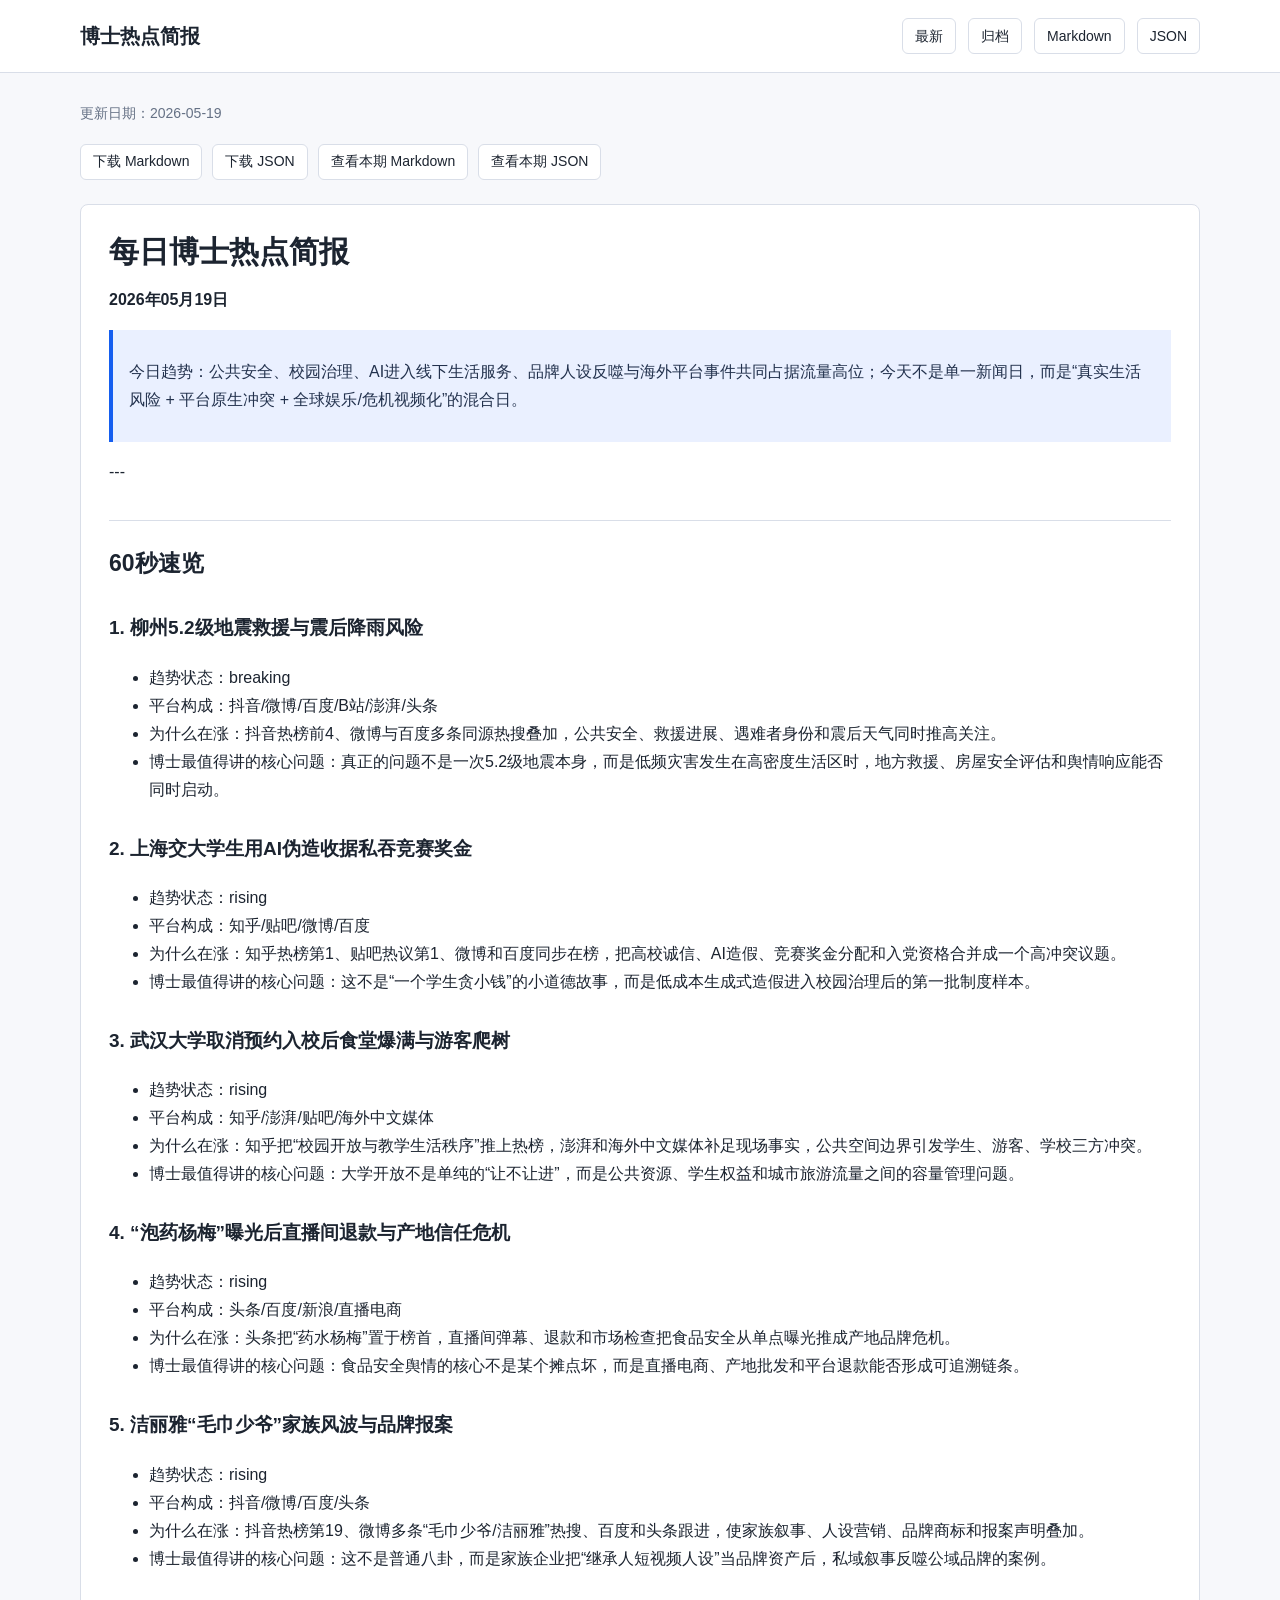
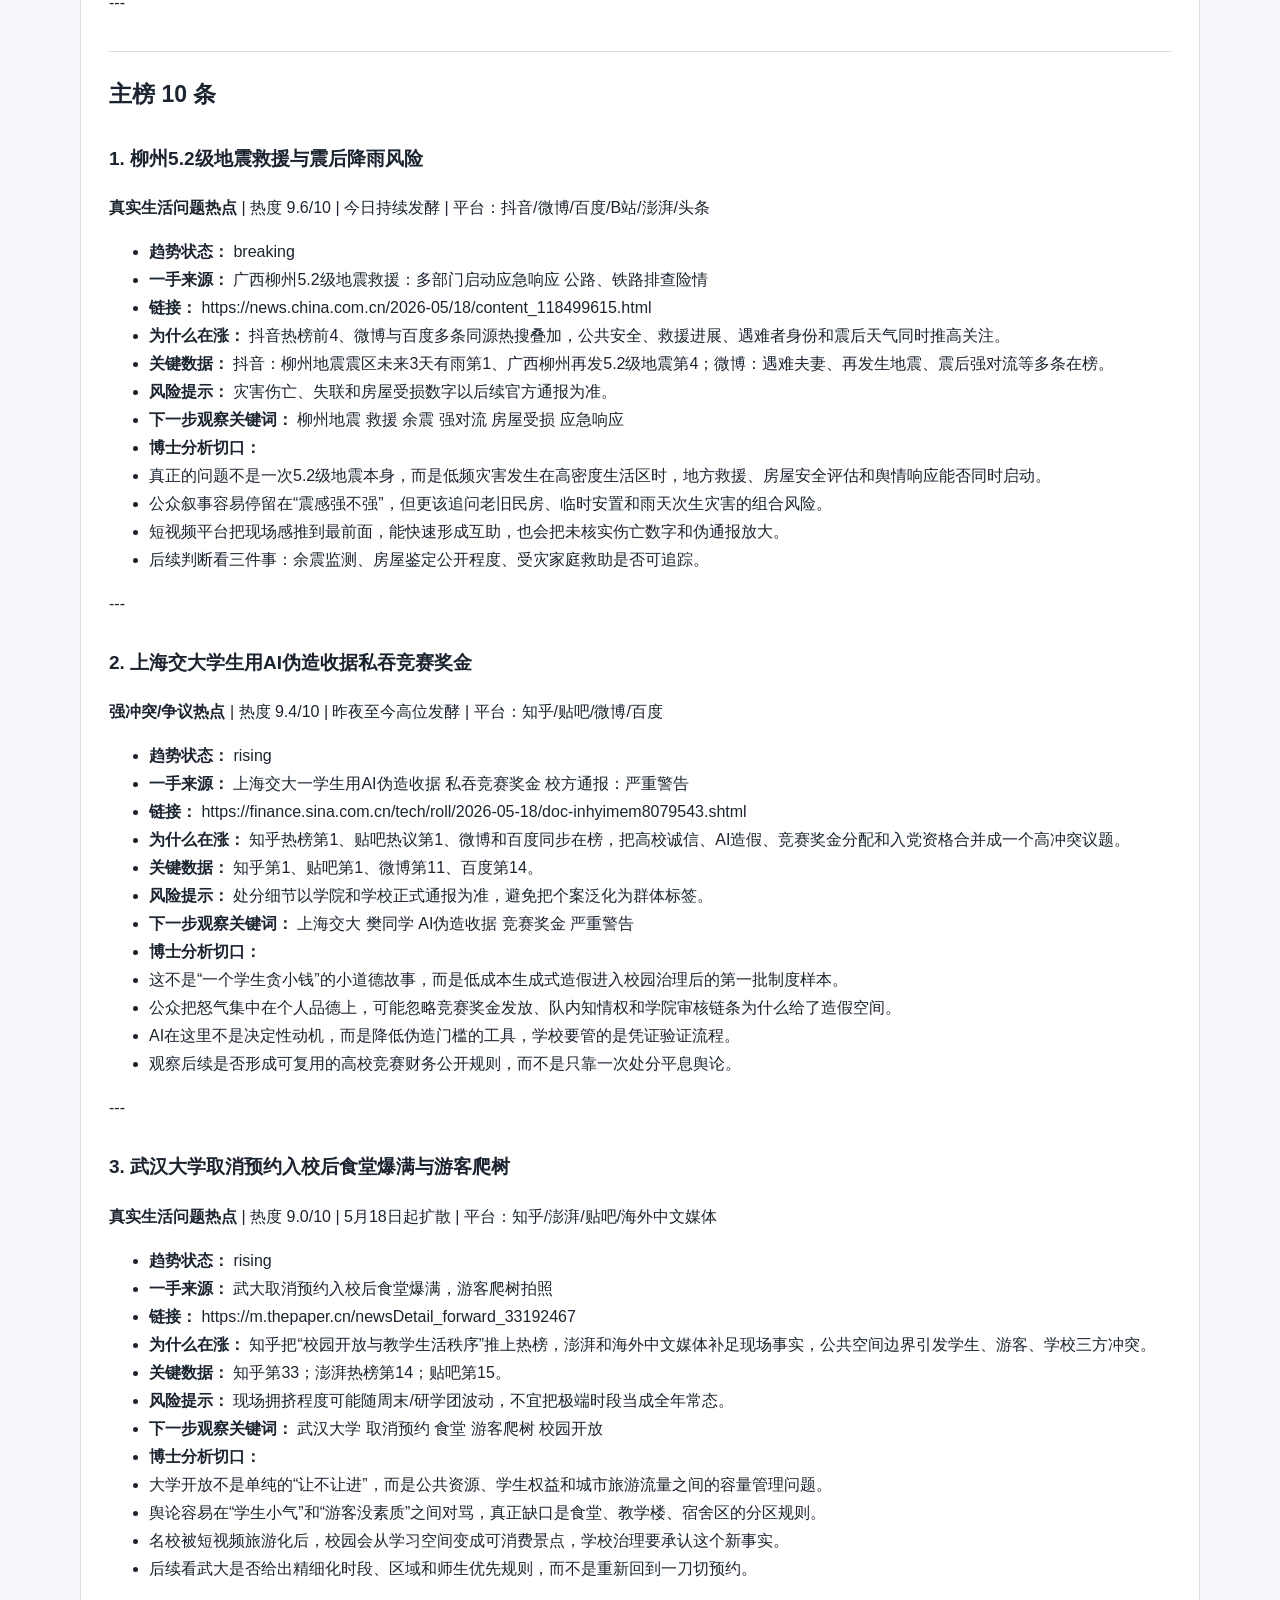
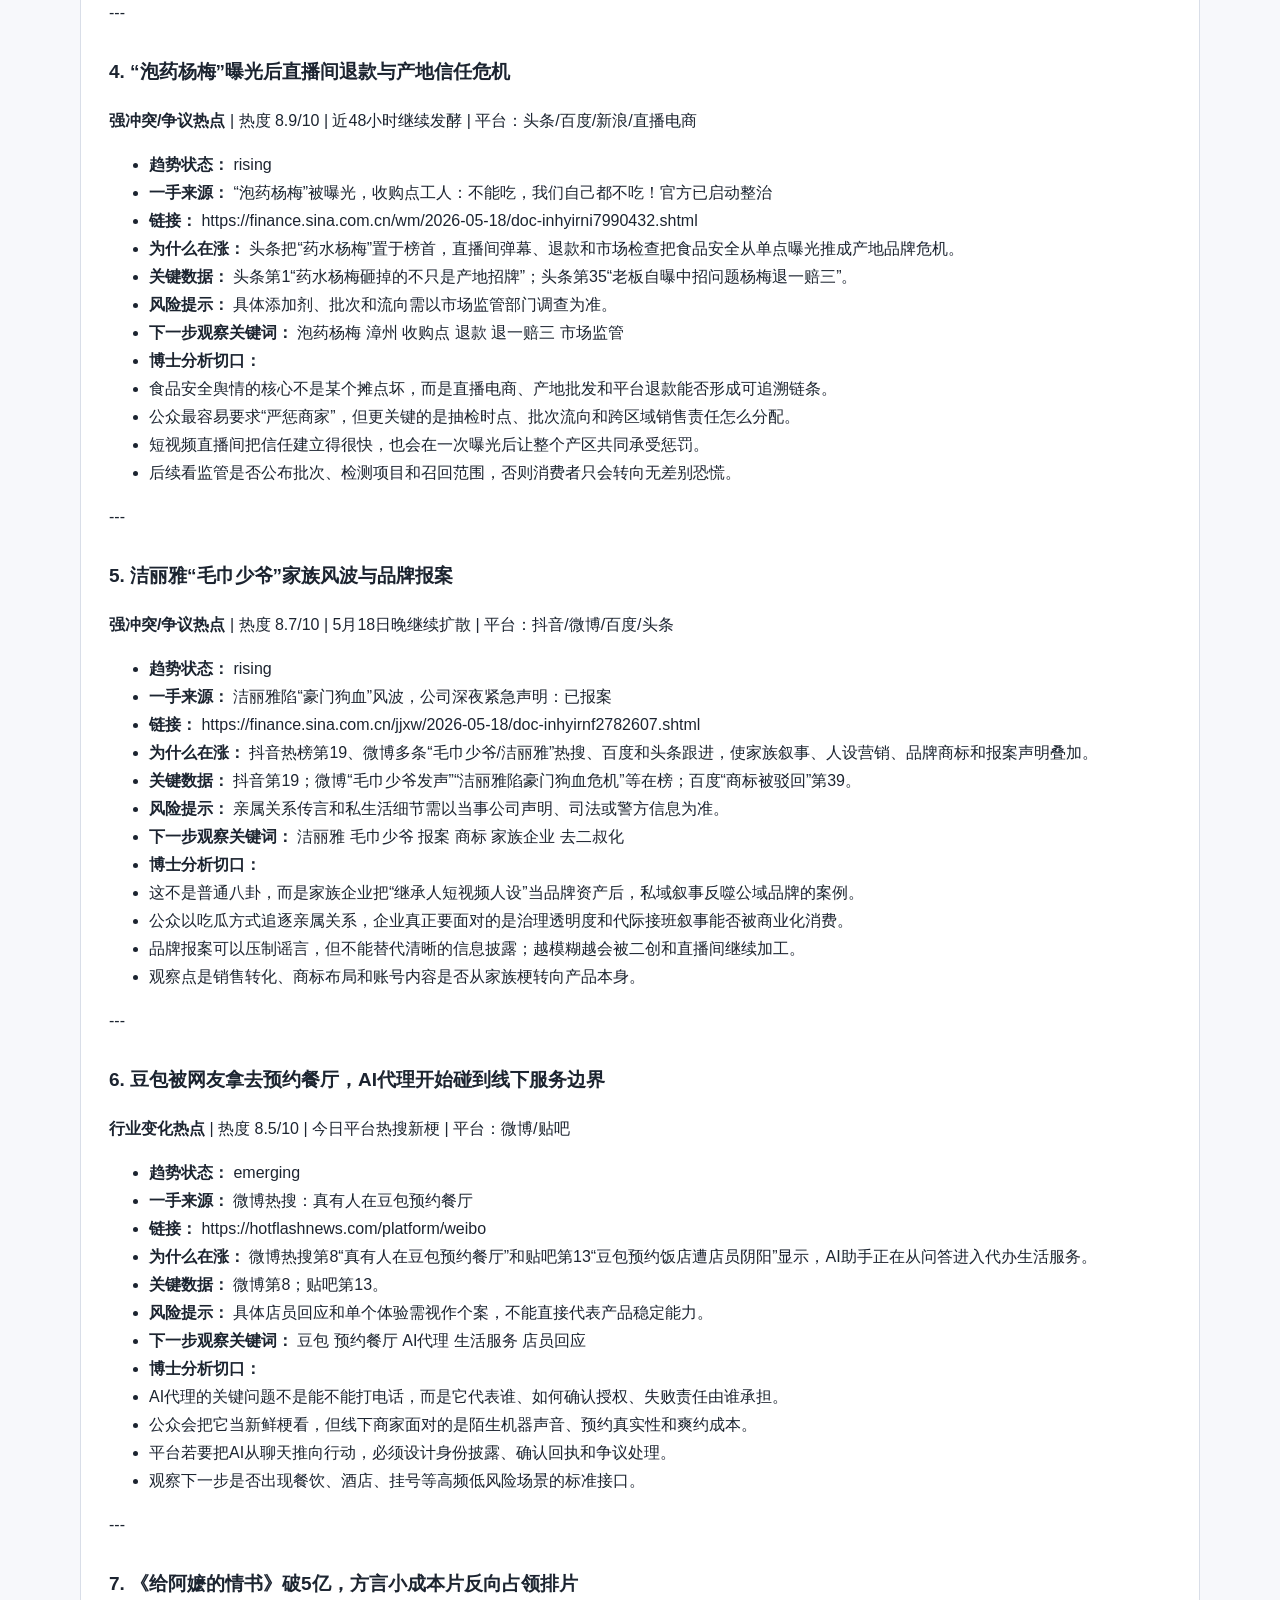
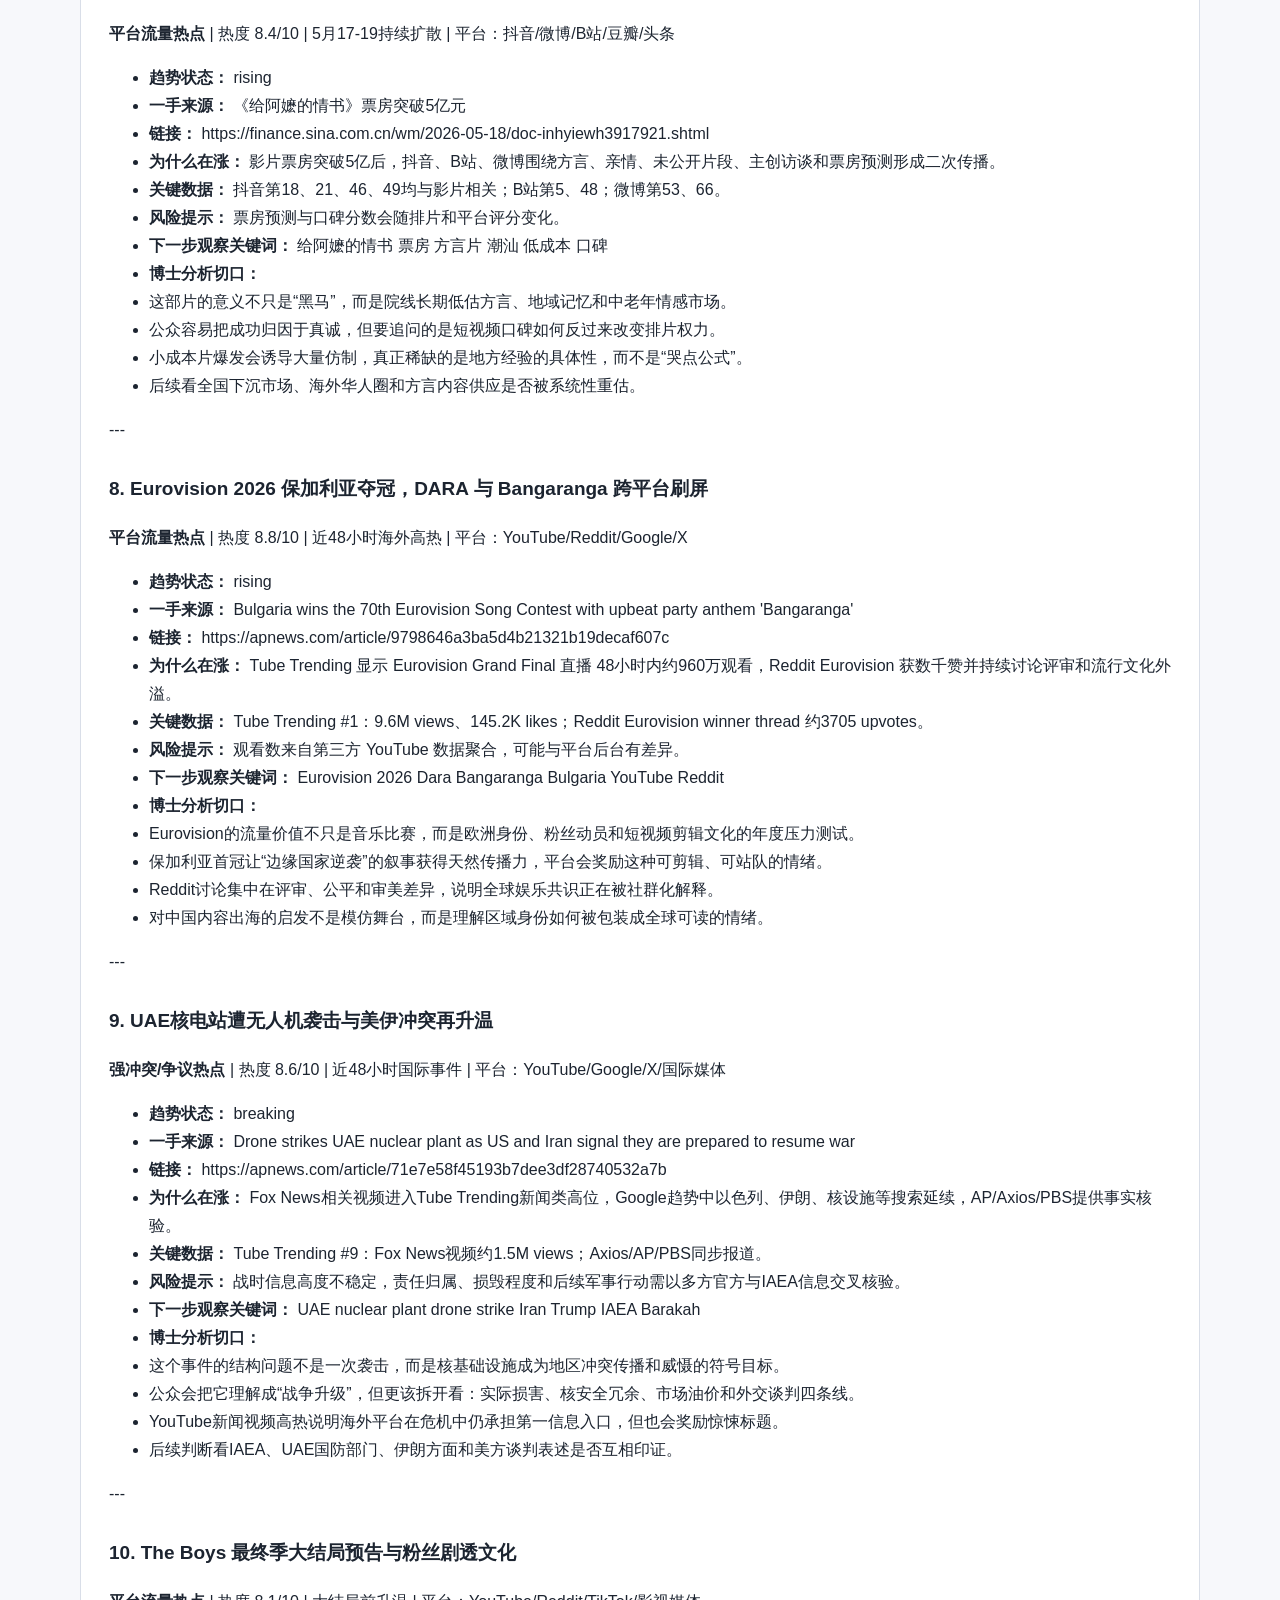
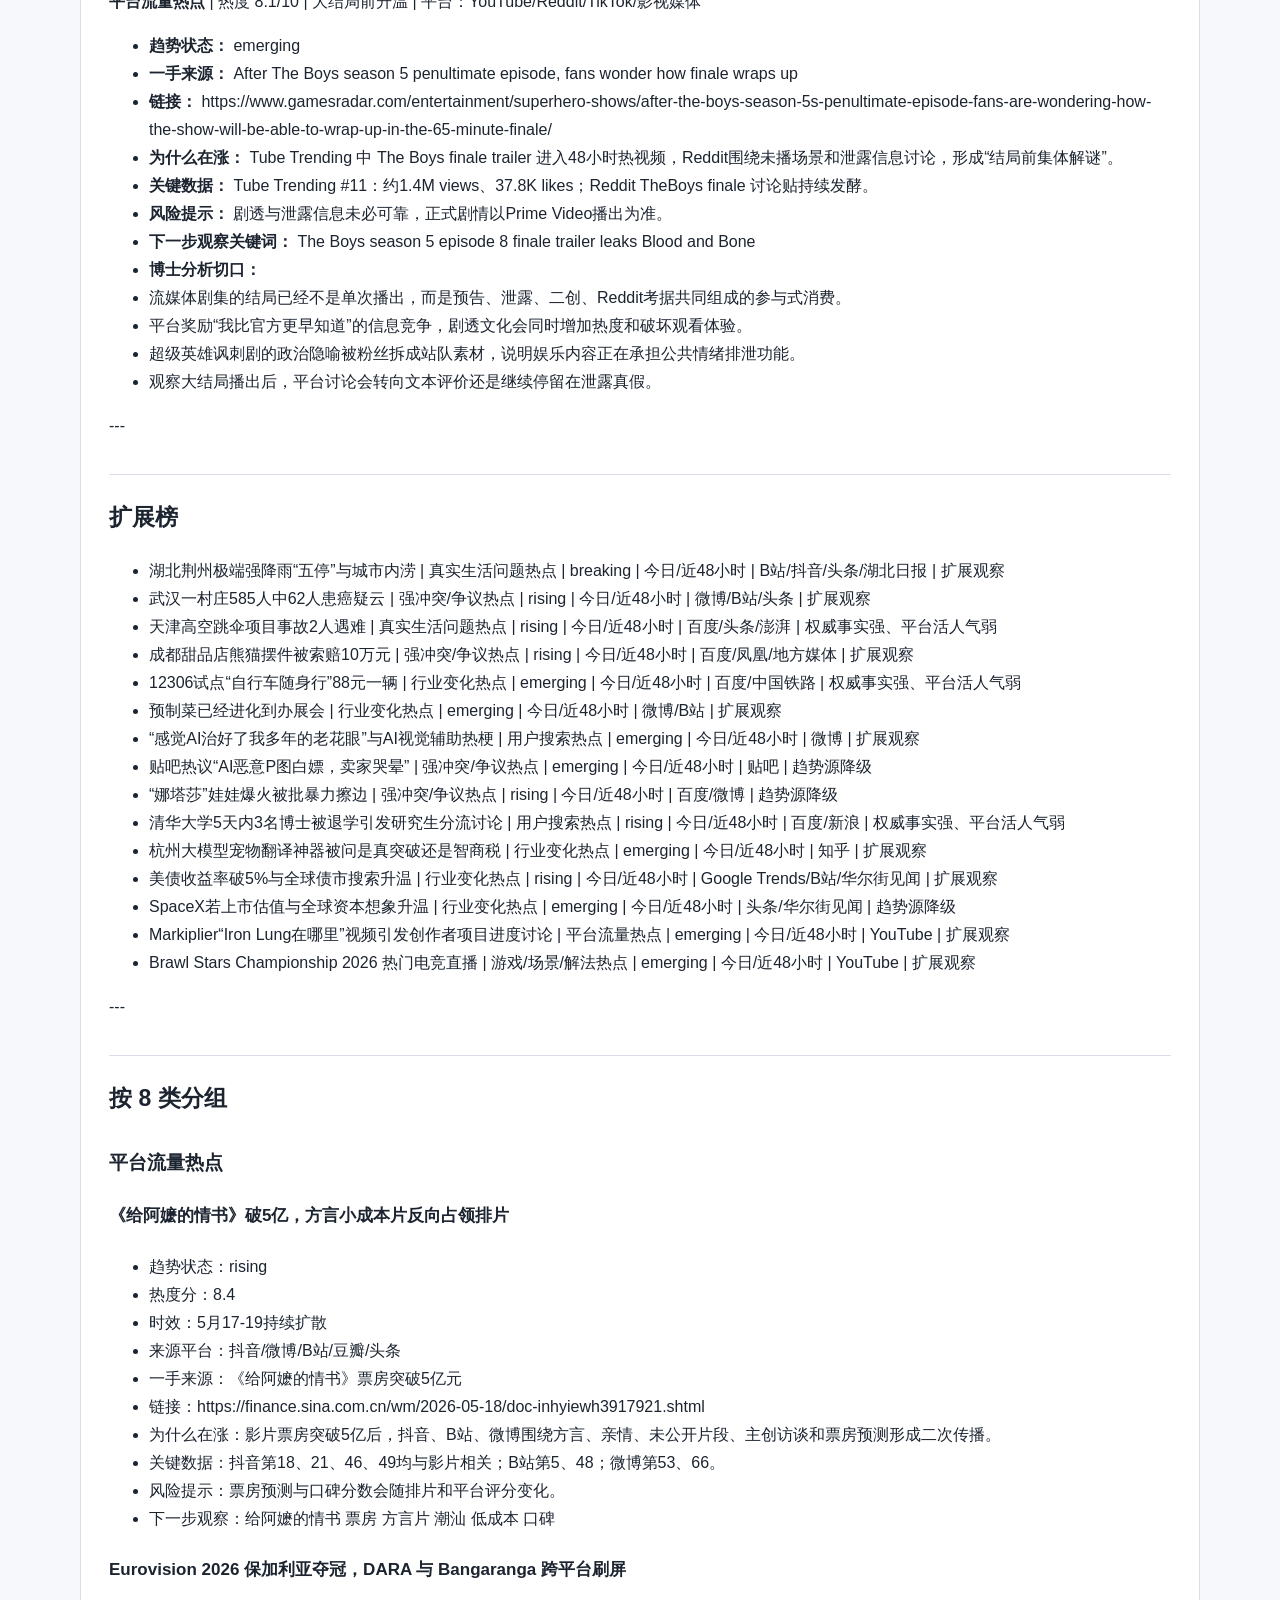
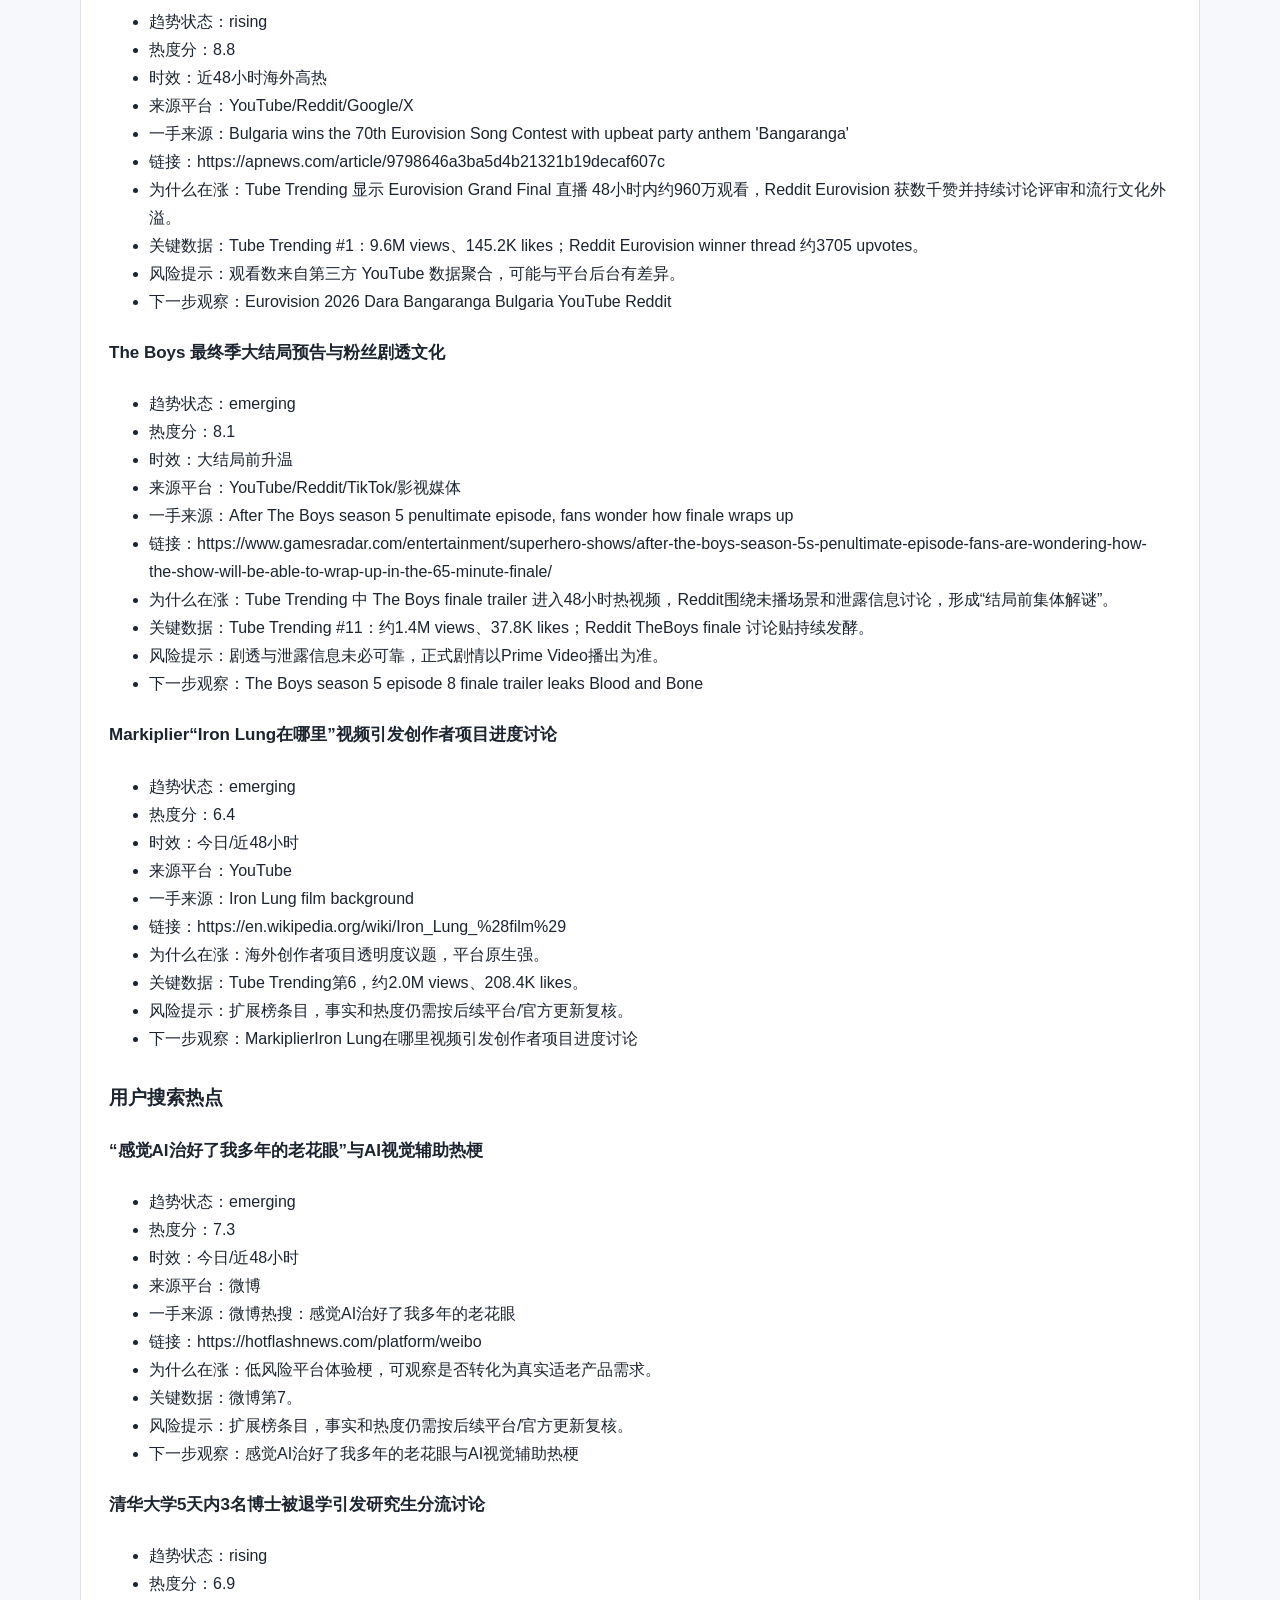
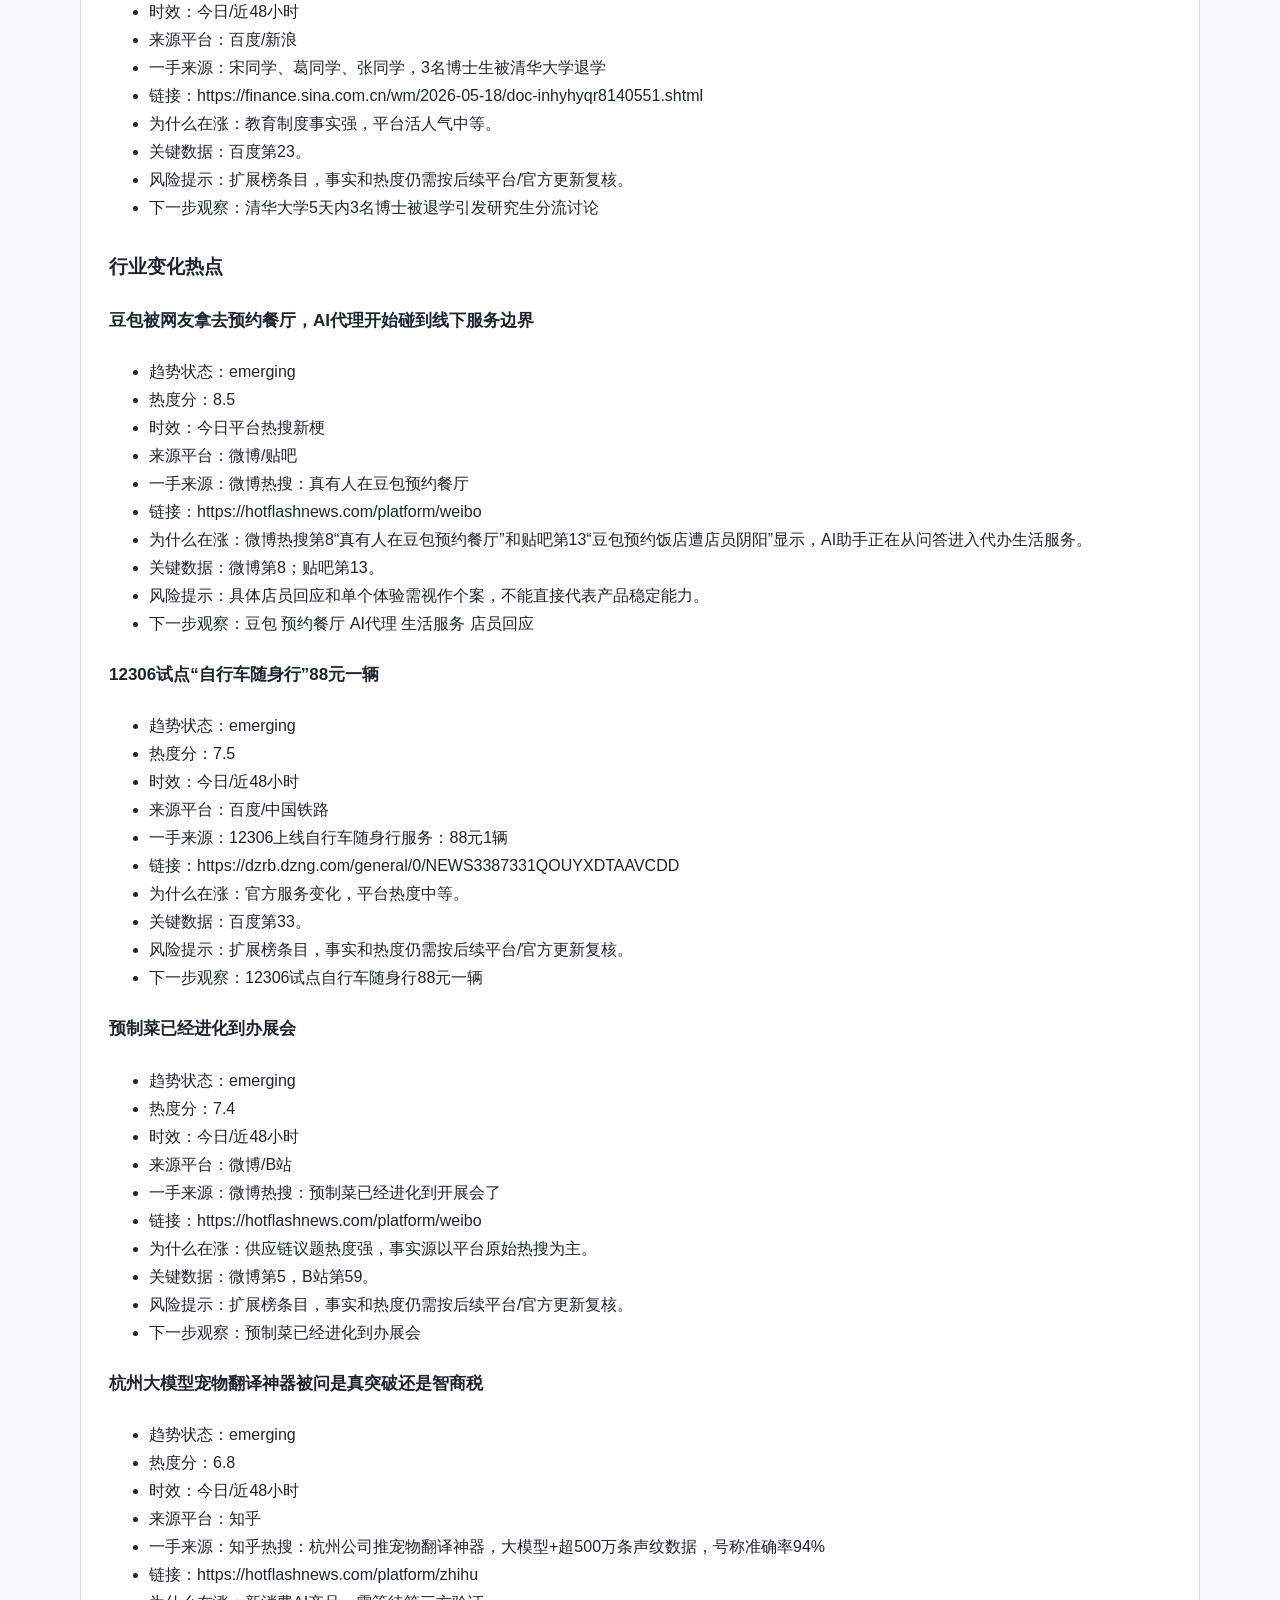
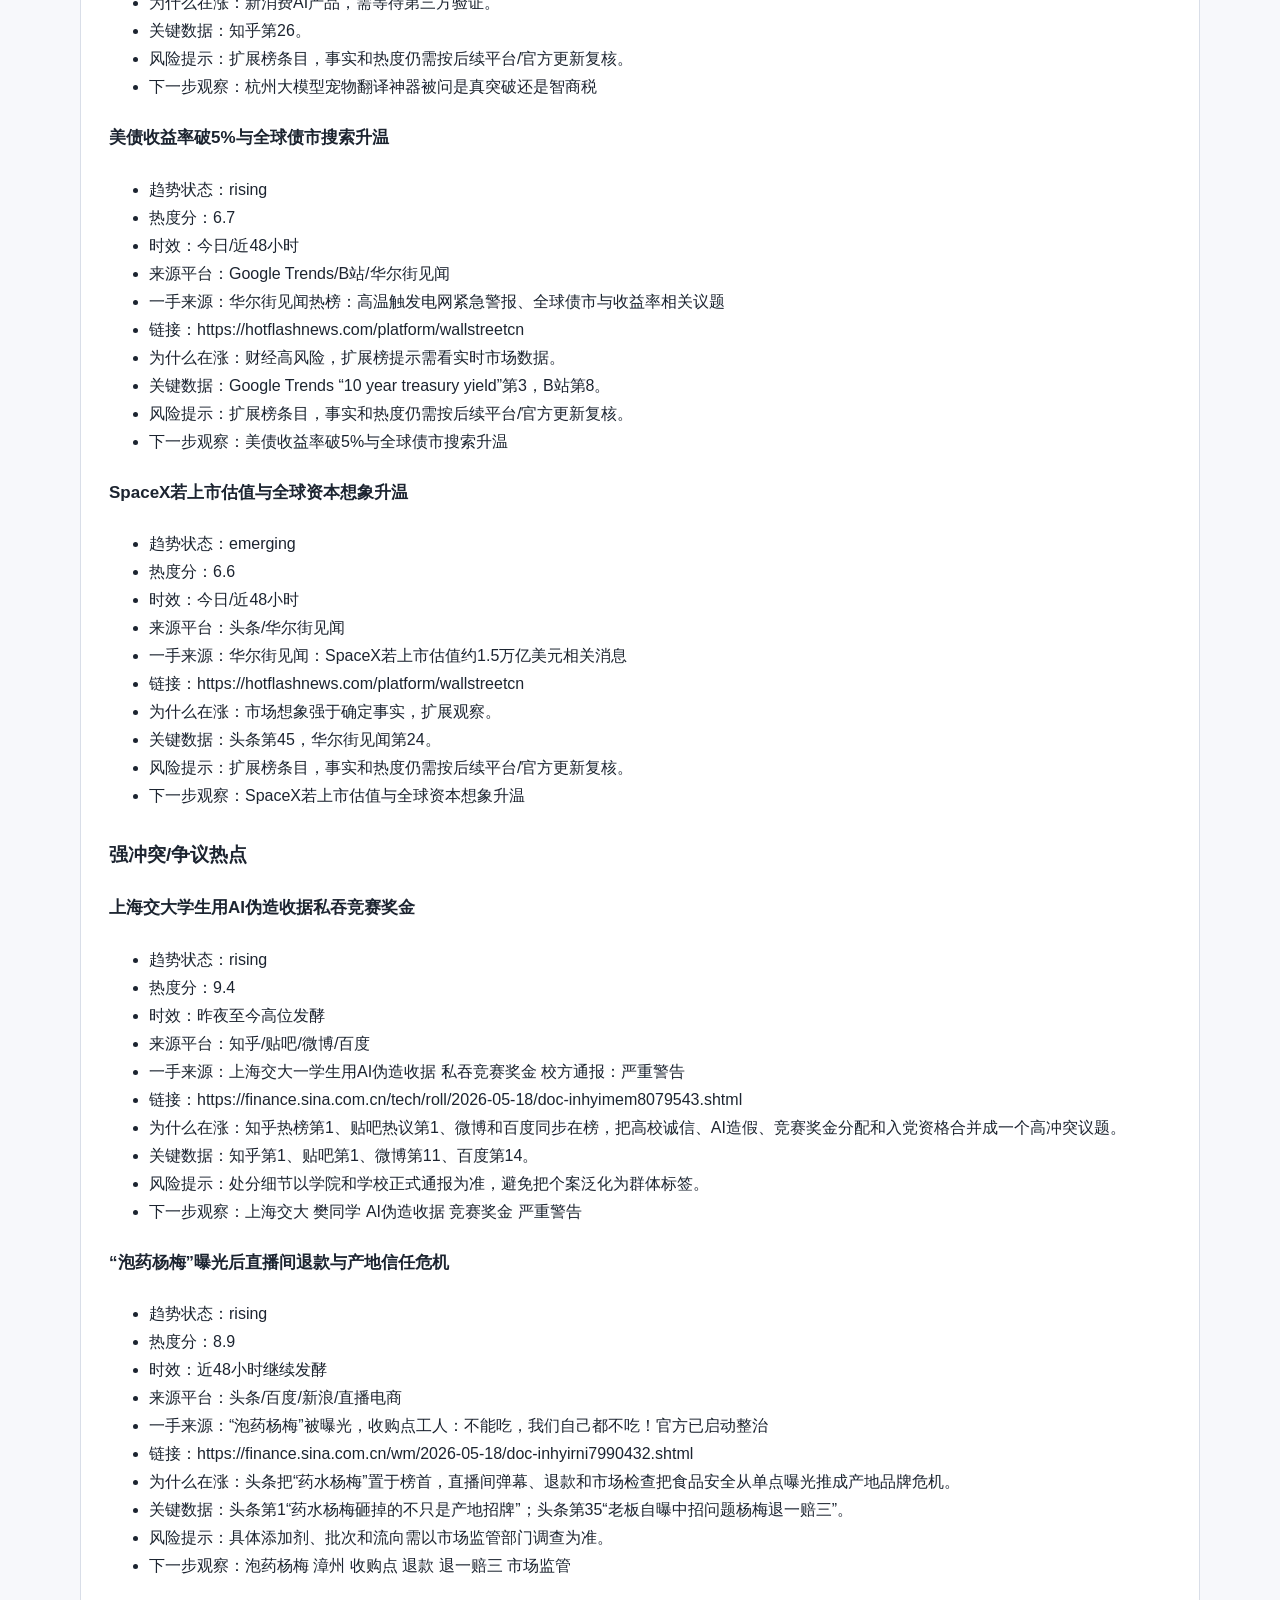
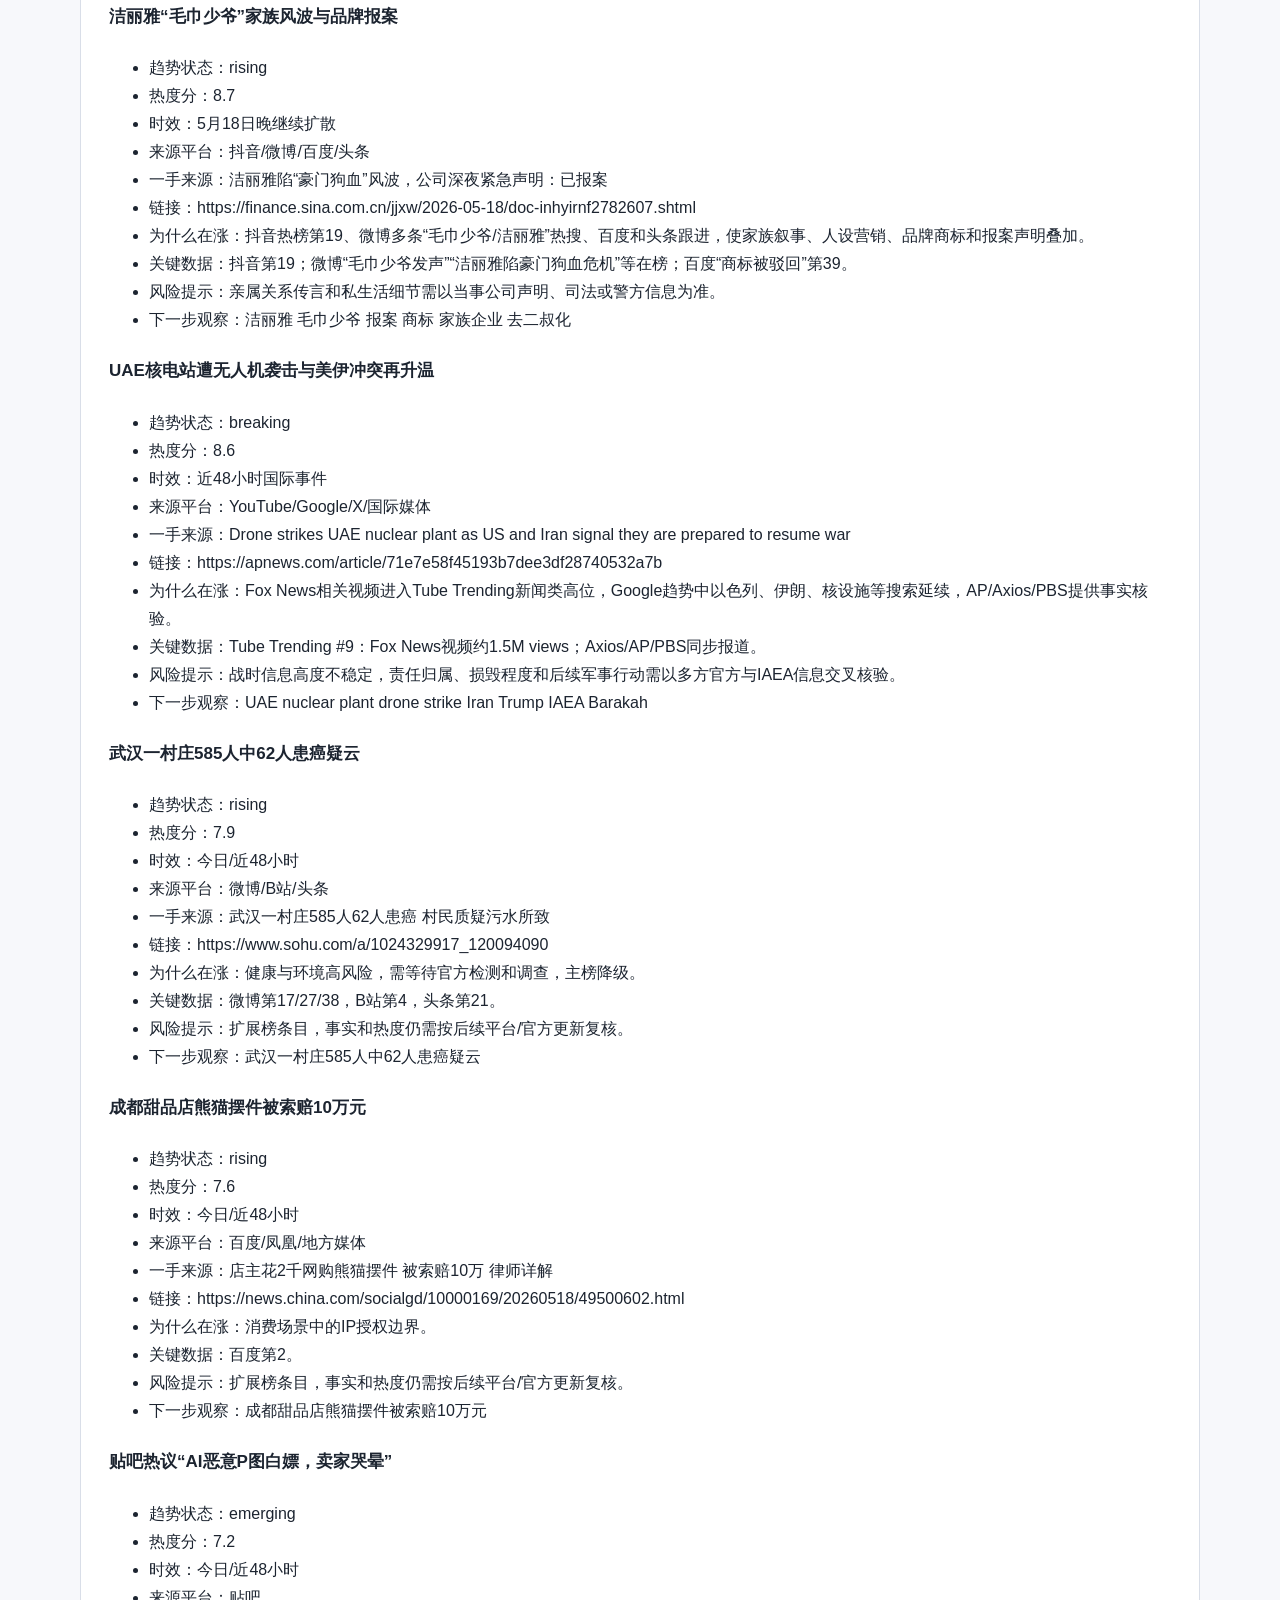
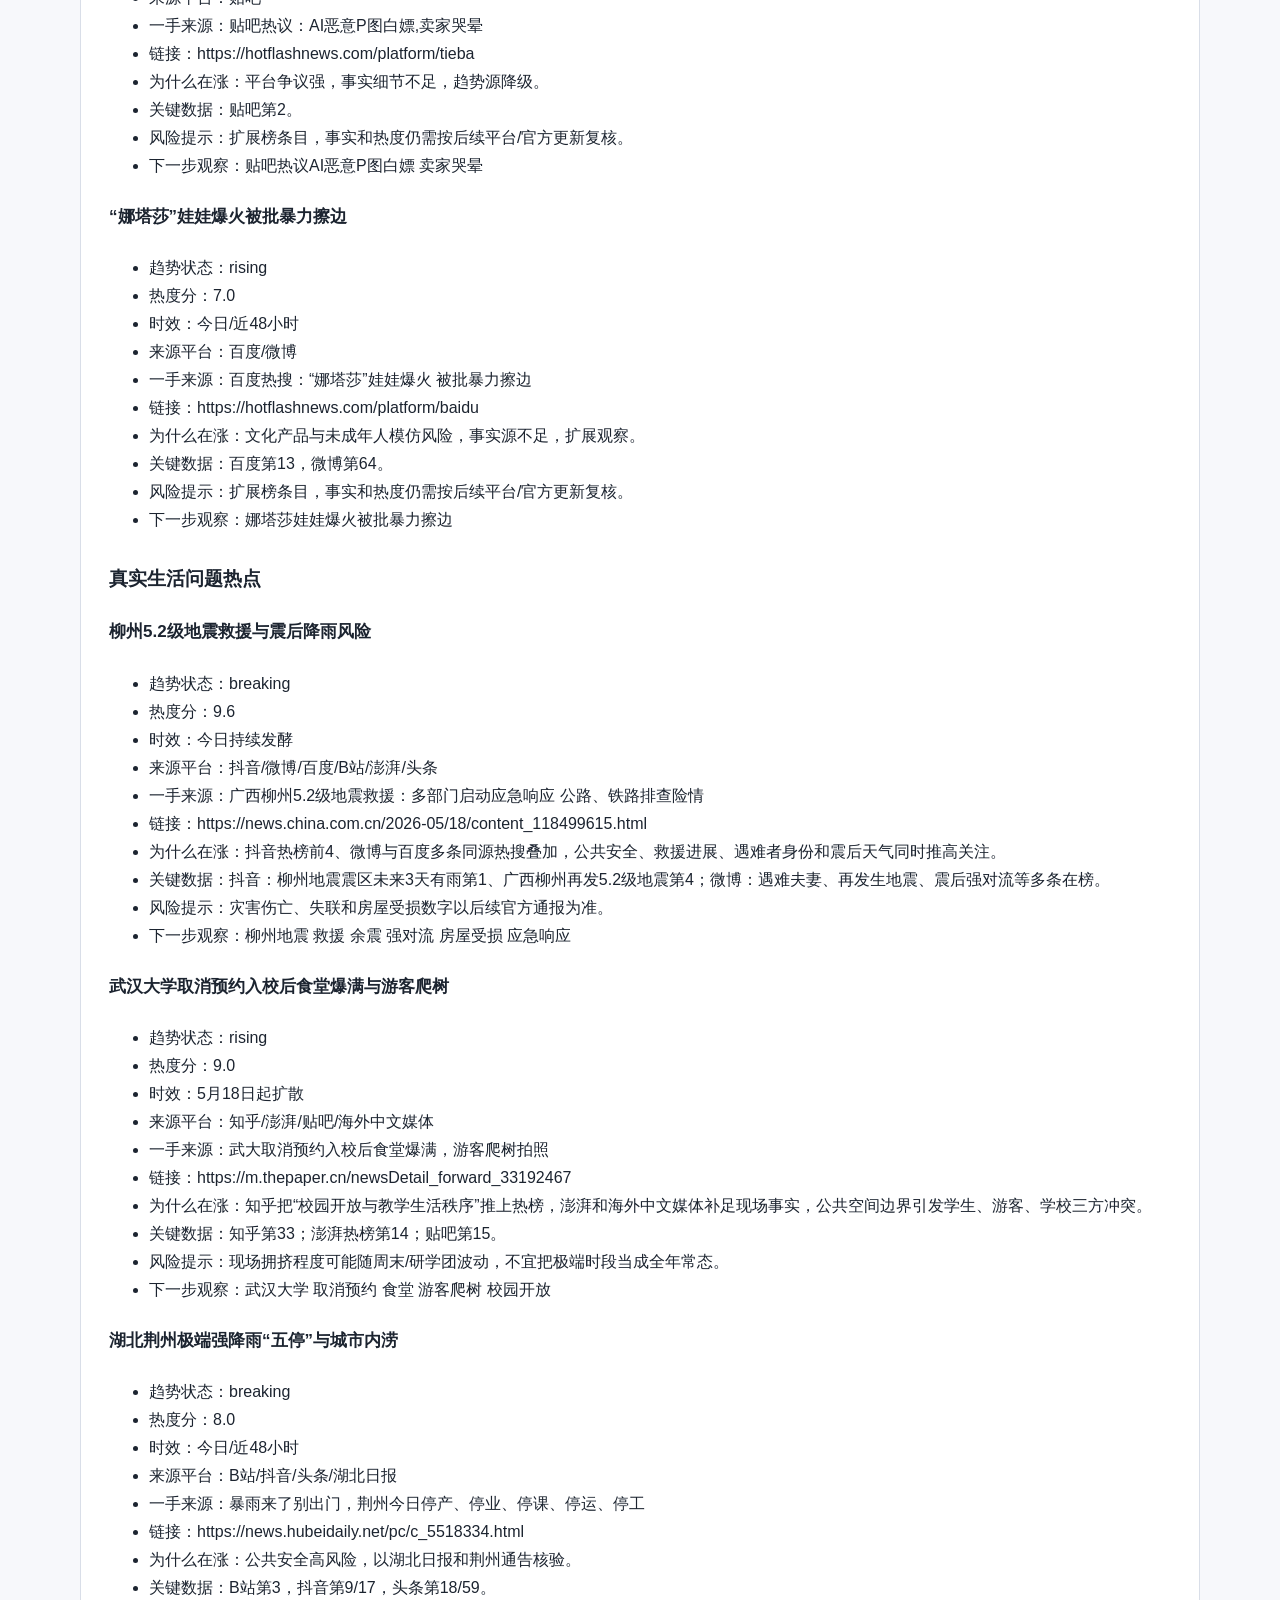
==== commit b44d533c: "Update doctor hotspot briefing" ====
--- a/docs/index.html
+++ b/docs/index.html
@@ -3,7 +3,7 @@
 <head>
   <meta charset="utf-8">
   <meta name="viewport" content="width=device-width, initial-scale=1">
-  <title>博士热点简报 2026-05-18</title>
+  <title>博士热点简报 2026-05-19</title>
   <link rel="stylesheet" href="./assets/site.css">
 </head>
 <body>
@@ -16,163 +16,169 @@
     </div>
   </header>
   <main class="page">
-<div class="meta">更新日期：2026-05-18 ｜ 生成时间：2026-05-18T20:45:00+08:00</div>
+<div class="meta">更新日期：2026-05-19</div>
 <div class="toolbar">
   <a class="button" href="./latest.md">下载 Markdown</a>
   <a class="button" href="./latest.json">下载 JSON</a>
-  <a class="button" href="./reports/2026-05-18/204500/report.md">查看本期 Markdown</a>
-  <a class="button" href="./reports/2026-05-18/204500/report.json">查看本期 JSON</a>
+  <a class="button" href="./reports/2026-05-19/004353/report.md">查看本期 Markdown</a>
+  <a class="button" href="./reports/2026-05-19/004353/report.json">查看本期 JSON</a>
 </div>
 <article class="report">
-<h1>🔥 每日博士热点简报</h1>
-<p><strong>2026年05月18日</strong></p>
-<blockquote><p>💡 <strong>今日趋势：</strong> 今天的主线是公共安全和极端天气打头，平台活人气集中在灾害救援、校园开放、学术打假、消费价格战与AI内容信任；官方议程热度强但未压过生活冲突，外网平台原生热度由YouTube娱乐趋势补足。</p></blockquote>
+<h1>每日博士热点简报</h1>
+<p><strong>2026年05月19日</strong></p>
+<blockquote><p>今日趋势：公共安全、校园治理、AI进入线下生活服务、品牌人设反噬与海外平台事件共同占据流量高位；今天不是单一新闻日，而是“真实生活风险 + 平台原生冲突 + 全球娱乐/危机视频化”的混合日。</p></blockquote>
 <p>---</p>
-<h2>⚡ 60秒速览</h2>
-<h3>1. 广西柳州5.2级地震与救援进展</h3>
-<ul><li>趋势状态：breaking</li><li>平台构成：抖音、百度、B站、贴吧</li><li>为什么在涨：地震伤亡、失联搜救、震后避险科普和本地互助同时在抖音、百度、B站热榜扩散。</li><li>博士最值得讲的核心问题：真正的问题不是“地震有多吓人”，而是县域住房、老旧民房与地震低频风险之间的治理缺口。</li></ul>
-<h3>2. 湖南石门极端暴雨与湖北荆州“五停”</h3>
-<ul><li>趋势状态：breaking</li><li>平台构成：抖音、百度、头条</li><li>为什么在涨：暴雨、洪水冲断铁索桥、荆州五停、消防驰援等场景强视觉化，短视频平台和搜索热榜同步升温。</li><li>博士最值得讲的核心问题：暴雨热点背后是极端天气常态化后，“五停”何时启动、谁来承担经济成本的问题。</li></ul>
-<h3>3. 天津滨海高空跳伞项目事故两人遇难</h3>
-<ul><li>趋势状态：breaking</li><li>平台构成：微博、百度、头条</li><li>为什么在涨：高风险游乐项目、事故追责和体验经济安全监管叠加，微博热搜排名靠前。</li><li>博士最值得讲的核心问题：高空跳伞不是普通消费体验，监管逻辑应从“游客自愿”转向“高危服务准入”。</li></ul>
-<h3>4. 泰国警察涉绑架5名中国公民</h3>
-<ul><li>趋势状态：rising</li><li>平台构成：微博、知乎、百度</li><li>为什么在涨：“当地警察涉案+中国公民+跨境勒索”触发旅游安全、东南亚治安和国家保护焦虑。</li><li>博士最值得讲的核心问题：跨境安全事件的核心不是“某国危险”这种泛化判断，而是灰色执法权和旅游链路中的制度性脆弱。</li></ul>
-<h3>5. 武汉大学取消预约后校园开放秩序冲突</h3>
-<ul><li>趋势状态：rising</li><li>平台构成：知乎、贴吧、澎湃</li><li>为什么在涨：校园公共资源、旅游打卡、学生生活秩序之间的边界冲突，被知乎转成公共治理问题。</li><li>博士最值得讲的核心问题：校园开放的争议本质是公共大学的公共性边界：谁有进入权，谁承担秩序成本。</li></ul>
+<h2>60秒速览</h2>
+<h3>1. 柳州5.2级地震救援与震后降雨风险</h3>
+<ul><li>趋势状态：breaking</li><li>平台构成：抖音/微博/百度/B站/澎湃/头条</li><li>为什么在涨：抖音热榜前4、微博与百度多条同源热搜叠加，公共安全、救援进展、遇难者身份和震后天气同时推高关注。</li><li>博士最值得讲的核心问题：真正的问题不是一次5.2级地震本身，而是低频灾害发生在高密度生活区时，地方救援、房屋安全评估和舆情响应能否同时启动。</li></ul>
+<h3>2. 上海交大学生用AI伪造收据私吞竞赛奖金</h3>
+<ul><li>趋势状态：rising</li><li>平台构成：知乎/贴吧/微博/百度</li><li>为什么在涨：知乎热榜第1、贴吧热议第1、微博和百度同步在榜，把高校诚信、AI造假、竞赛奖金分配和入党资格合并成一个高冲突议题。</li><li>博士最值得讲的核心问题：这不是“一个学生贪小钱”的小道德故事，而是低成本生成式造假进入校园治理后的第一批制度样本。</li></ul>
+<h3>3. 武汉大学取消预约入校后食堂爆满与游客爬树</h3>
+<ul><li>趋势状态：rising</li><li>平台构成：知乎/澎湃/贴吧/海外中文媒体</li><li>为什么在涨：知乎把“校园开放与教学生活秩序”推上热榜，澎湃和海外中文媒体补足现场事实，公共空间边界引发学生、游客、学校三方冲突。</li><li>博士最值得讲的核心问题：大学开放不是单纯的“让不让进”，而是公共资源、学生权益和城市旅游流量之间的容量管理问题。</li></ul>
+<h3>4. “泡药杨梅”曝光后直播间退款与产地信任危机</h3>
+<ul><li>趋势状态：rising</li><li>平台构成：头条/百度/新浪/直播电商</li><li>为什么在涨：头条把“药水杨梅”置于榜首，直播间弹幕、退款和市场检查把食品安全从单点曝光推成产地品牌危机。</li><li>博士最值得讲的核心问题：食品安全舆情的核心不是某个摊点坏，而是直播电商、产地批发和平台退款能否形成可追溯链条。</li></ul>
+<h3>5. 洁丽雅“毛巾少爷”家族风波与品牌报案</h3>
+<ul><li>趋势状态：rising</li><li>平台构成：抖音/微博/百度/头条</li><li>为什么在涨：抖音热榜第19、微博多条“毛巾少爷/洁丽雅”热搜、百度和头条跟进，使家族叙事、人设营销、品牌商标和报案声明叠加。</li><li>博士最值得讲的核心问题：这不是普通八卦，而是家族企业把“继承人短视频人设”当品牌资产后，私域叙事反噬公域品牌的案例。</li></ul>
 <p>---</p>
-<h2>🎯 主榜 10 条</h2>
-<h3>1. 广西柳州5.2级地震与救援进展</h3>
-<p>🏠 <strong>真实生活问题热点</strong> | 🔥 9.5/10 | ⏱ 今日突发/持续救援 | 📍 抖音、百度、B站、贴吧</p>
-<ul><li><strong>趋势状态：</strong> breaking</li><li><strong>一手来源：</strong> 央视新闻：广西柳州5.2级地震 已致3人失联 正全力搜救失联人员</li><li><strong>链接：</strong> https://news.cctv.com/2026/05/18/ARTI6Qi3V679VjbmznpgidET260518.shtml</li><li><strong>为什么在涨：</strong> 地震伤亡、失联搜救、震后避险科普和本地互助同时在抖音、百度、B站热榜扩散。</li><li><strong>关键数据：</strong> 抖音含“广西柳州地震已致2死”“柳州地震最后1名被困人员获救”等多条；百度热榜含民房受损、救援现场、获救者信息；B站热搜“直击柳州地震救援现场”。</li><li><strong>风险提示：</strong> 伤亡与失联数字以官方后续通报为准，避免用短视频碎片替代救援事实。</li><li><strong>下一步观察关键词：</strong> 柳州地震 救援 地震局辟谣 余震 民房受损</li><li><strong>博士分析切口：</strong></li><li>真正的问题不是“地震有多吓人”，而是县域住房、老旧民房与地震低频风险之间的治理缺口。</li><li>平台叙事容易只看救援奇迹，较少追问灾前风险识别、建筑韧性和基层应急预算。</li><li>公众把“专家解释地震原因”当确定答案，但地震传播中更需要的是概率沟通和谣言压制机制。</li><li>后续看官方损失评估、安置周期、危房排查是否从事件处置转向常态治理。</li></ul>
-<h3>2. 湖南石门极端暴雨与湖北荆州“五停”</h3>
-<p>🏠 <strong>真实生活问题热点</strong> | 🔥 9.2/10 | ⏱ 今日天气灾害 | 📍 抖音、百度、头条</p>
-<ul><li><strong>趋势状态：</strong> breaking</li><li><strong>一手来源：</strong> 百度热榜：湖北荆州通告停工停产停业停运停课</li><li><strong>链接：</strong> https://hotflashnews.com/platform/baidu</li><li><strong>为什么在涨：</strong> 暴雨、洪水冲断铁索桥、荆州五停、消防驰援等场景强视觉化，短视频平台和搜索热榜同步升温。</li><li><strong>关键数据：</strong> 抖音“湖南石门县遭遇极端暴雨”排名前列；百度含“湖北荆州通告：停工停产停业停运停课”“湖南石门极端暴雨”；头条含“1400余名消防指战员紧急驰援荆州”。</li><li><strong>风险提示：</strong> 天气灾害画面容易混入旧视频或异地视频，需要核对发布地与官方预警。</li><li><strong>下一步观察关键词：</strong> 湖南石门 暴雨 荆州 五停 消防驰援 铁索桥</li><li><strong>博士分析切口：</strong></li><li>暴雨热点背后是极端天气常态化后，“五停”何时启动、谁来承担经济成本的问题。</li><li>短视频会放大洪水画面，但真正关键是预警触达、转移效率和跨区域救援调度。</li><li>公众容易把灾害归因于“雨太大”，却忽略城市排涝、山区桥梁和小流域治理差异。</li><li>观察后续是否公开降雨重现期、基础设施薄弱点和复盘报告。</li></ul>
-<h3>3. 天津滨海高空跳伞项目事故两人遇难</h3>
-<p>⚔️ <strong>强冲突/争议热点</strong> | 🔥 8.9/10 | ⏱ 今日回应/项目停摆 | 📍 微博、百度、头条</p>
-<ul><li><strong>趋势状态：</strong> breaking</li><li><strong>一手来源：</strong> 澎湃新闻：天津滨海新区高空跳伞发生事故，知情人称“两人溺水”，多方回应</li><li><strong>链接：</strong> https://m.thepaper.cn/newsDetail_forward_33194069</li><li><strong>为什么在涨：</strong> 高风险游乐项目、事故追责和体验经济安全监管叠加，微博热搜排名靠前。</li><li><strong>关键数据：</strong> 微博20:38热榜第2；百度热榜第12；头条热榜第18。</li><li><strong>风险提示：</strong> 事故发生时间与项目主体需继续核对官方调查，不能提前归因。</li><li><strong>下一步观察关键词：</strong> 天津高空跳伞 窦庄机场 项目叫停 事故调查</li><li><strong>博士分析切口：</strong></li><li>高空跳伞不是普通消费体验，监管逻辑应从“游客自愿”转向“高危服务准入”。</li><li>平台传播会聚焦惊险和遇难者细节，但结构问题是资质、保险、应急落点和天气决策链。</li><li>消费者往往用价格和网红体验判断风险，实际需要的是强制性风险披露和退出权。</li><li>后续看事故调查是否只追一线责任，还是触及项目审批和运营标准。</li></ul>
-<h3>4. 泰国警察涉绑架5名中国公民</h3>
-<p>⚔️ <strong>强冲突/争议热点</strong> | 🔥 8.7/10 | ⏱ 今日跨境安全事件 | 📍 微博、知乎、百度</p>
-<ul><li><strong>趋势状态：</strong> rising</li><li><strong>一手来源：</strong> The Straits Times：Thailand ransom raid, four police officers detained in Chinese abduction case</li><li><strong>链接：</strong> https://www.straitstimes.com/asia/se-asia/thailand-ransom-raid-four-police-officers-detained-in-chinese-abduction-case/</li><li><strong>为什么在涨：</strong> “当地警察涉案+中国公民+跨境勒索”触发旅游安全、东南亚治安和国家保护焦虑。</li><li><strong>关键数据：</strong> 微博热榜含“泰国警察涉绑架中国公民细节披露”；知乎热榜第24；百度热榜第52。</li><li><strong>风险提示：</strong> 涉外案件事实要区分泰媒、港媒、警方口径，避免扩大成泛化地域恐慌。</li><li><strong>下一步观察关键词：</strong> 泰国警察 绑架 中国公民 沙缴府 勒索</li><li><strong>博士分析切口：</strong></li><li>跨境安全事件的核心不是“某国危险”这种泛化判断，而是灰色执法权和旅游链路中的制度性脆弱。</li><li>中国游客/商务人员在东南亚活动时，最容易被“假执法、真勒索”的权威外观击穿防线。</li><li>平台叙事可能滑向地域恐慌，严肃分析要区分个案警队腐败、跨境犯罪链和外交保护能力。</li><li>后续看泰国警方是否公布完整调查、涉案警员处分和中国领事保护进展。</li></ul>
-<h3>5. 武汉大学取消预约后校园开放秩序冲突</h3>
-<p>🏠 <strong>真实生活问题热点</strong> | 🔥 8.4/10 | ⏱ 开放后首个周末发酵 | 📍 知乎、贴吧、澎湃</p>
-<ul><li><strong>趋势状态：</strong> rising</li><li><strong>一手来源：</strong> 武汉市人民政府：5月13日起，进入武汉大学无需预约</li><li><strong>链接：</strong> https://www.wuhan.gov.cn/zwgk/tzgg/202605/t20260514_2764315.shtml</li><li><strong>为什么在涨：</strong> 校园公共资源、旅游打卡、学生生活秩序之间的边界冲突，被知乎转成公共治理问题。</li><li><strong>关键数据：</strong> 知乎热榜第12；贴吧“游客挤爆武大,爬树直播成灾”；武汉市政府信息确认5月13日起无需预约。</li><li><strong>风险提示：</strong> 个别不文明行为不能替代开放政策总体评估，需要区分游客流量管理与校园公共性。</li><li><strong>下一步观察关键词：</strong> 武汉大学 取消预约 食堂 游客爬树 校园开放</li><li><strong>博士分析切口：</strong></li><li>校园开放的争议本质是公共大学的公共性边界：谁有进入权，谁承担秩序成本。</li><li>“游客爬树”“食堂无座”是流量入口，真正问题是开放后分区、限流、价格和学生优先规则。</li><li>高校不能只用道德劝导管理流量，也不能退回完全封闭的简单方案。</li><li>后续看武大是否推出分时、食堂分区、教学区保护和校内反馈机制。</li></ul>
-<h3>6. 耿同学再爆多所大学杰青Nature论文造假</h3>
-<p>⚔️ <strong>强冲突/争议热点</strong> | 🔥 8.3/10 | ⏱ 今日学术打假继续发酵 | 📍 知乎、贴吧、头条、微博</p>
-<ul><li><strong>趋势状态：</strong> rising</li><li><strong>一手来源：</strong> 知乎热榜：耿同学再爆4所大学5名杰青Nature论文造假</li><li><strong>链接：</strong> https://hotflashnews.com/platform/zhihu</li><li><strong>为什么在涨：</strong> “个人打假者—高校—杰青—顶刊”的权力不对称结构，让学术共同体的自净机制被公开审视。</li><li><strong>关键数据：</strong> 知乎热榜第1；贴吧含“学术狠人!耿同学打假5杰青”；头条含“科普博主接连举报多名教授学术造假”。</li><li><strong>风险提示：</strong> 论文问题需等待期刊、学校或基金管理部门正式调查；热点不能替代学术判定。</li><li><strong>下一步观察关键词：</strong> 耿同学 Nature 杰青 学术打假 自查 举报</li><li><strong>博士分析切口：</strong></li><li>学术打假的核心不是某个网红是否正义，而是正式学术纠错机制为何需要外部流量推动。</li><li>公众容易把“顶刊造假”理解成道德败坏，实际上还涉及署名责任、数据留存和单位调查激励。</li><li>如果高校只做危机公关，平台举报会继续替代同行评议成为事实入口。</li><li>后续看涉事论文是否有表达关注、撤稿、调查报告或基金项目追责。</li></ul>
-<h3>7. 苹果华为小米618高端机集体降价</h3>
-<p>🏭 <strong>行业变化热点</strong> | 🔥 8.1/10 | ⏱ 618预售期开战 | 📍 知乎、IT之家、百度</p>
-<ul><li><strong>趋势状态：</strong> rising</li><li><strong>一手来源：</strong> IT之家：iPhone下调1000元热销，搜索涨7倍</li><li><strong>链接：</strong> https://www.ithome.com/0/951/742.htm</li><li><strong>为什么在涨：</strong> 高端机从品牌溢价转向价格战，映射消费电子进入存量争夺和平台大促前置。</li><li><strong>关键数据：</strong> 知乎热榜第2；IT之家称iPhone 17 Pro系列降价1000元后淘宝天猫搜索暴涨7倍，华为、小米接连调价。</li><li><strong>风险提示：</strong> 平台榜单容易把营销节点放大成长期需求回暖，需要看大促后退货率和真实激活量。</li><li><strong>下一步观察关键词：</strong> iPhone17 降价 618 华为 MateX6 小米15 Ultra 搜索暴涨</li><li><strong>博士分析切口：</strong></li><li>高端机降价说明消费电子的竞争焦点从“新品崇拜”转向“存量换机激励”。</li><li>平台搜索暴涨不等于需求恢复，可能只是价格锚点变化带来的短期流量。</li><li>国产品牌和苹果同时降价，暴露的是高端溢价、库存周期和大促平台权力的再分配。</li><li>后续看618后真实激活、退货率、渠道补贴责任和下半年新品定价。</li></ul>
-<h3>8. AI恶意P图白嫖与内容信任危机</h3>
-<p>🌊 <strong>平台流量热点</strong> | 🔥 7.9/10 | ⏱ 今日平台信任议题 | 📍 贴吧、微博、B站、头条</p>
-<ul><li><strong>趋势状态：</strong> emerging</li><li><strong>一手来源：</strong> 贴吧热榜：AI恶意P图白嫖,卖家哭晕</li><li><strong>链接：</strong> https://hotflashnews.com/platform/tieba</li><li><strong>为什么在涨：</strong> AI图像低成本生成和交易平台售后规则结合，形成“证据、售后、创作者权益”三方冲突。</li><li><strong>关键数据：</strong> 贴吧热榜第2“AI恶意P图白嫖,卖家哭晕”；微博“AI一天 地上一年”“豆包在AI片场当女主的一天”；B站“AI如何更好的模仿人类”。</li><li><strong>风险提示：</strong> 个案标题化强，需避免把平台个例扩大成所有AI交易场景。</li><li><strong>下一步观察关键词：</strong> AI P图 白嫖 平台售后 证据真实性 豆包AI</li><li><strong>博士分析切口：</strong></li><li>AI恶意P图争议暴露的不是一个买卖纠纷，而是平台证据体系在生成式内容前失灵。</li><li>当图像能被低成本伪造，售后规则、创作者交付和消费者维权都需要新的可验证凭证。</li><li>公众容易把AI当“万能作弊工具”，但结构问题是平台把鉴别成本外包给小卖家。</li><li>后续看电商平台是否调整图片证据、原创水印、生成内容标记和仲裁流程。</li></ul>
-<h3>9. Drake新歌登顶YouTube美国趋势</h3>
-<p>🌊 <strong>平台流量热点</strong> | 🔥 7.8/10 | ⏱ 外网今日趋势 | 📍 YouTube</p>
-<ul><li><strong>趋势状态：</strong> rising</li><li><strong>一手来源：</strong> YouWorldTop：YouTube US trending videos current list</li><li><strong>链接：</strong> https://youworldtop.com/</li><li><strong>为什么在涨：</strong> YouTube音乐趋势仍在用明星新歌和高互动数据拉动短周期注意力，适合作为外网平台原生热度锚点。</li><li><strong>关键数据：</strong> YouWorldTop显示“Drake - 2 Hard 4 The Radio”位列YouTube US趋势第1，约145.8万观看、6.37万点赞、5812评论。</li><li><strong>风险提示：</strong> 音乐热度生命周期短，不能外推为更广泛社会议题。</li><li><strong>下一步观察关键词：</strong> Drake 2 Hard 4 The Radio YouTube trending US</li><li><strong>博士分析切口：</strong></li><li>Drake登顶说明音乐平台热度仍由明星动员、MV首发和粉丝互动共同驱动。</li><li>外网趋势的可讲价值不在歌曲本身，而在YouTube如何把音乐首发变成短周期算法事件。</li><li>不要把播放量简单理解为文化影响力，它更多是发行窗口、粉丝基础和平台推荐叠加。</li><li>后续看48小时留存、二创扩散和TikTok/Shorts是否接力。</li></ul>
-<h3>10. The Boys最终季预告冲上YouTube美国趋势</h3>
-<p>🌊 <strong>平台流量热点</strong> | 🔥 7.7/10 | ⏱ 外网今日趋势 | 📍 YouTube</p>
-<ul><li><strong>趋势状态：</strong> rising</li><li><strong>一手来源：</strong> YouWorldTop：The Boys Season 5 Episode 8 Series Finale Trailer</li><li><strong>链接：</strong> https://youworldtop.com/</li><li><strong>为什么在涨：</strong> 超级英雄反讽剧集的终局叙事，被平台算法转成短预告高互动内容，说明影视IP仍能用结局焦虑制造高峰。</li><li><strong>关键数据：</strong> YouWorldTop显示“The Boys Season 5 Episode 8 Series Finale Trailer”位列YouTube US趋势第2，约76.7万观看、2.62万点赞、3076评论，发布8小时。</li><li><strong>风险提示：</strong> 预告片不等于作品质量，平台互动更像粉丝预期和系列告别情绪。</li><li><strong>下一步观察关键词：</strong> The Boys Season 5 finale trailer YouTube comments backlash</li><li><strong>博士分析切口：</strong></li><li>《The Boys》预告热度说明“终局叙事”是平台娱乐算法最稳定的注意力触发器。</li><li>该剧本身是超级英雄政治讽刺，最终季讨论会天然外溢到价值观和现实政治隐喻。</li><li>预告片高互动不等于正向口碑，评论区分裂可能比播放量更能预测后续传播。</li><li>后续看正式播出后烂尾争议、粉丝二创和主创访谈是否继续推高热度。</li></ul>
+<h2>主榜 10 条</h2>
+<h3>1. 柳州5.2级地震救援与震后降雨风险</h3>
+<p><strong>真实生活问题热点</strong> | 热度 9.6/10 | 今日持续发酵 | 平台：抖音/微博/百度/B站/澎湃/头条</p>
+<ul><li><strong>趋势状态：</strong> breaking</li><li><strong>一手来源：</strong> 广西柳州5.2级地震救援：多部门启动应急响应 公路、铁路排查险情</li><li><strong>链接：</strong> https://news.china.com.cn/2026-05/18/content_118499615.html</li><li><strong>为什么在涨：</strong> 抖音热榜前4、微博与百度多条同源热搜叠加，公共安全、救援进展、遇难者身份和震后天气同时推高关注。</li><li><strong>关键数据：</strong> 抖音：柳州地震震区未来3天有雨第1、广西柳州再发5.2级地震第4；微博：遇难夫妻、再发生地震、震后强对流等多条在榜。</li><li><strong>风险提示：</strong> 灾害伤亡、失联和房屋受损数字以后续官方通报为准。</li><li><strong>下一步观察关键词：</strong> 柳州地震 救援 余震 强对流 房屋受损 应急响应</li><li><strong>博士分析切口：</strong></li><li>真正的问题不是一次5.2级地震本身，而是低频灾害发生在高密度生活区时，地方救援、房屋安全评估和舆情响应能否同时启动。</li><li>公众叙事容易停留在“震感强不强”，但更该追问老旧民房、临时安置和雨天次生灾害的组合风险。</li><li>短视频平台把现场感推到最前面，能快速形成互助，也会把未核实伤亡数字和伪通报放大。</li><li>后续判断看三件事：余震监测、房屋鉴定公开程度、受灾家庭救助是否可追踪。</li></ul>
 <p>---</p>
-<h2>🧭 扩展榜</h2>
-<ul><li>前4个月国民经济稳中有进 | 行业变化热点 | rising | 今日官方数据 | 抖音、B站、国家统计局 | 权威事实强、平台活人气弱</li><li>中国“逐日工程”空间太阳能研究重大进展 | 行业变化热点 | rising | 今日科技进展 | 百度、头条、新华社 | 权威事实强、平台活人气弱</li><li>公安部通报非法破解无人机典型案例 | 行业变化热点 | rising | 今日监管通报 | 抖音、新华社、公安部 | 权威事实强、平台活人气弱</li><li>外交部介绍普京访华安排 | 行业变化热点 | rising | 今日外交议程 | 微博、知乎、B站、外交部 | 权威事实强、平台活人气弱</li><li>2026中国网络文明大会 | 行业变化热点 | rising | 官方议程预热 | 微博、中国日报 | 权威事实强、平台活人气弱</li><li>漳州“泡药杨梅”食品安全风波 | 真实生活问题热点 | rising | 调查报道后发酵 | 知乎、头条、新京报</li><li>多家酒店床单枕套未落实一客一换 | 真实生活问题热点 | rising | 暗访后监管介入 | 知乎、新浪、封面新闻</li><li>上海交大学生AI伪造收款记录私吞竞赛奖金 | 强冲突/争议热点 | rising | 今日校方通报 | 贴吧、百度、知乎、上海交大</li><li>清华大学5天内3名博士被退学 | 用户搜索热点 | rising | 今日教育治理话题 | 百度、微博、环球时报</li><li>复旦教授沈奕斐回应小学生家长举报 | 强冲突/争议热点 | rising | 教育沟通争议 | 知乎</li><li>张雪机车第五冠与中国摩托赛事叙事 | 行业变化热点 | rising | 体育产业热 | 知乎、IT之家、抖音、贴吧</li><li>《给阿嬷的情书》票房与宣发模式出圈 | 平台流量热点 | rising | 影视口碑扩散 | 豆瓣、抖音、知乎、B站</li><li>杭州公司宠物翻译神器准确率94%争议 | 行业变化热点 | emerging | AI消费硬件争议 | 知乎</li><li>武汉票价20999元高价火车发车 | 用户搜索热点 | rising | 高价出行搜索 | 百度</li><li>成都店主网购熊猫摆件被索赔10万元 | 强冲突/争议热点 | rising | IP版权/小店经营争议 | 百度、中华网</li><li>金饰克价年内大跌300元 | 行业变化热点 | rising | 消费价格波动 | 抖音、头条</li><li>12306上线自行车随身行：88元1辆 | 行业变化热点 | emerging | 出行服务规则 | 百度</li></ul>
+<h3>2. 上海交大学生用AI伪造收据私吞竞赛奖金</h3>
+<p><strong>强冲突/争议热点</strong> | 热度 9.4/10 | 昨夜至今高位发酵 | 平台：知乎/贴吧/微博/百度</p>
+<ul><li><strong>趋势状态：</strong> rising</li><li><strong>一手来源：</strong> 上海交大一学生用AI伪造收据 私吞竞赛奖金 校方通报：严重警告</li><li><strong>链接：</strong> https://finance.sina.com.cn/tech/roll/2026-05-18/doc-inhyimem8079543.shtml</li><li><strong>为什么在涨：</strong> 知乎热榜第1、贴吧热议第1、微博和百度同步在榜，把高校诚信、AI造假、竞赛奖金分配和入党资格合并成一个高冲突议题。</li><li><strong>关键数据：</strong> 知乎第1、贴吧第1、微博第11、百度第14。</li><li><strong>风险提示：</strong> 处分细节以学院和学校正式通报为准，避免把个案泛化为群体标签。</li><li><strong>下一步观察关键词：</strong> 上海交大 樊同学 AI伪造收据 竞赛奖金 严重警告</li><li><strong>博士分析切口：</strong></li><li>这不是“一个学生贪小钱”的小道德故事，而是低成本生成式造假进入校园治理后的第一批制度样本。</li><li>公众把怒气集中在个人品德上，可能忽略竞赛奖金发放、队内知情权和学院审核链条为什么给了造假空间。</li><li>AI在这里不是决定性动机，而是降低伪造门槛的工具，学校要管的是凭证验证流程。</li><li>观察后续是否形成可复用的高校竞赛财务公开规则，而不是只靠一次处分平息舆论。</li></ul>
 <p>---</p>
-<h2>🗂 按 8 类分组</h2>
-<h3>🌊 平台流量热点</h3>
-<h4>1. AI恶意P图白嫖与内容信任危机</h4>
-<ul><li>趋势状态：emerging</li><li>热度分：7.9</li><li>时效：今日平台信任议题</li><li>来源平台：贴吧、微博、B站、头条</li><li>一手来源：贴吧热榜：AI恶意P图白嫖,卖家哭晕</li><li>链接：https://hotflashnews.com/platform/tieba</li><li>为什么在涨：AI图像低成本生成和交易平台售后规则结合，形成“证据、售后、创作者权益”三方冲突。</li><li>关键数据：贴吧热榜第2“AI恶意P图白嫖,卖家哭晕”；微博“AI一天 地上一年”“豆包在AI片场当女主的一天”；B站“AI如何更好的模仿人类”。</li><li>风险提示：个案标题化强，需避免把平台个例扩大成所有AI交易场景。</li><li>下一步观察：AI P图 白嫖 平台售后 证据真实性 豆包AI</li></ul>
-<h4>2. Drake新歌登顶YouTube美国趋势</h4>
-<ul><li>趋势状态：rising</li><li>热度分：7.8</li><li>时效：外网今日趋势</li><li>来源平台：YouTube</li><li>一手来源：YouWorldTop：YouTube US trending videos current list</li><li>链接：https://youworldtop.com/</li><li>为什么在涨：YouTube音乐趋势仍在用明星新歌和高互动数据拉动短周期注意力，适合作为外网平台原生热度锚点。</li><li>关键数据：YouWorldTop显示“Drake - 2 Hard 4 The Radio”位列YouTube US趋势第1，约145.8万观看、6.37万点赞、5812评论。</li><li>风险提示：音乐热度生命周期短，不能外推为更广泛社会议题。</li><li>下一步观察：Drake 2 Hard 4 The Radio YouTube trending US</li></ul>
-<h4>3. The Boys最终季预告冲上YouTube美国趋势</h4>
-<ul><li>趋势状态：rising</li><li>热度分：7.7</li><li>时效：外网今日趋势</li><li>来源平台：YouTube</li><li>一手来源：YouWorldTop：The Boys Season 5 Episode 8 Series Finale Trailer</li><li>链接：https://youworldtop.com/</li><li>为什么在涨：超级英雄反讽剧集的终局叙事，被平台算法转成短预告高互动内容，说明影视IP仍能用结局焦虑制造高峰。</li><li>关键数据：YouWorldTop显示“The Boys Season 5 Episode 8 Series Finale Trailer”位列YouTube US趋势第2，约76.7万观看、2.62万点赞、3076评论，发布8小时。</li><li>风险提示：预告片不等于作品质量，平台互动更像粉丝预期和系列告别情绪。</li><li>下一步观察：The Boys Season 5 finale trailer YouTube comments backlash</li></ul>
-<h4>4. 《给阿嬷的情书》票房与宣发模式出圈</h4>
-<ul><li>趋势状态：rising</li><li>热度分：7.4</li><li>时效：影视口碑扩散</li><li>来源平台：豆瓣、抖音、知乎、B站</li><li>一手来源：抖音热榜：导演回应给阿嬷的情书票房破5亿</li><li>链接：https://hotflashnews.com/platform/douyin</li><li>为什么在涨：高分、票房逆袭和主创短视频互动共同推高情绪传播。</li><li>关键数据：平台热榜/指标显示该议题在当日持续获得公共注意力。</li><li>风险提示：扩展榜条目以趋势观察为主，事实结论以一手/权威来源后续为准。</li><li>下一步观察：《给阿嬷的情书》票房与宣发模式出圈</li></ul>
-<h3>🔎 用户搜索热点</h3>
-<h4>1. 清华大学5天内3名博士被退学</h4>
-<ul><li>趋势状态：rising</li><li>热度分：6.9</li><li>时效：今日教育治理话题</li><li>来源平台：百度、微博、环球时报</li><li>一手来源：环球时报：3名博士生被清华大学退学</li><li>链接：https://finance.sina.com.cn/wm/2026-05-18/doc-inhyhyqr8140551.shtml</li><li>为什么在涨：博士淘汰机制和研究生分流退出被搜索放大。</li><li>关键数据：平台热榜/指标显示该议题在当日持续获得公共注意力。</li><li>风险提示：扩展榜条目以趋势观察为主，事实结论以一手/权威来源后续为准。</li><li>下一步观察：清华大学5天内3名博士被退学</li></ul>
-<h4>2. 武汉票价20999元高价火车发车</h4>
-<ul><li>趋势状态：rising</li><li>热度分：6.7</li><li>时效：高价出行搜索</li><li>来源平台：百度</li><li>一手来源：百度热榜：武汉票价最贵火车发车：20999元起</li><li>链接：https://hotflashnews.com/platform/baidu</li><li>为什么在涨：高票价交通产品触发“谁在买、值不值、体验是什么”的搜索好奇。</li><li>关键数据：平台热榜/指标显示该议题在当日持续获得公共注意力。</li><li>风险提示：扩展榜条目以趋势观察为主，事实结论以一手/权威来源后续为准。</li><li>下一步观察：武汉票价20999元高价火车发车</li></ul>
-<h3>🏭 行业变化热点</h3>
-<h4>1. 苹果华为小米618高端机集体降价</h4>
-<ul><li>趋势状态：rising</li><li>热度分：8.1</li><li>时效：618预售期开战</li><li>来源平台：知乎、IT之家、百度</li><li>一手来源：IT之家：iPhone下调1000元热销，搜索涨7倍</li><li>链接：https://www.ithome.com/0/951/742.htm</li><li>为什么在涨：高端机从品牌溢价转向价格战，映射消费电子进入存量争夺和平台大促前置。</li><li>关键数据：知乎热榜第2；IT之家称iPhone 17 Pro系列降价1000元后淘宝天猫搜索暴涨7倍，华为、小米接连调价。</li><li>风险提示：平台榜单容易把营销节点放大成长期需求回暖，需要看大促后退货率和真实激活量。</li><li>下一步观察：iPhone17 降价 618 华为 MateX6 小米15 Ultra 搜索暴涨</li></ul>
-<h4>2. 前4个月国民经济稳中有进</h4>
-<ul><li>趋势状态：rising</li><li>热度分：7.6</li><li>时效：今日官方数据</li><li>来源平台：抖音、B站、国家统计局</li><li>一手来源：国家统计局：1—4月份国民经济保持稳中有进发展态势</li><li>链接：https://www.stats.gov.cn/sj/zxfb/202605/t20260518_1963732.html</li><li>为什么在涨：国家统计局发布1—4月数据，同时在抖音/B站热榜出现，事实强、平台活人气偏官方。</li><li>关键数据：平台热榜/指标显示该议题在当日持续获得公共注意力。</li><li>风险提示：扩展榜条目以趋势观察为主，事实结论以一手/权威来源后续为准。</li><li>下一步观察：前4个月国民经济稳中有进</li></ul>
-<h4>3. 中国“逐日工程”空间太阳能研究重大进展</h4>
-<ul><li>趋势状态：rising</li><li>热度分：7.5</li><li>时效：今日科技进展</li><li>来源平台：百度、头条、新华社</li><li>一手来源：新华社：逐日工程研究团队取得重大进展</li><li>链接：https://www.xinhuanet.com/20260518/1f95b92df12e42448c0b7a2c78ff2219/c.html</li><li>为什么在涨：空间太阳能站和微波无线传能进入工程化叙事，百度热榜靠前。</li><li>关键数据：平台热榜/指标显示该议题在当日持续获得公共注意力。</li><li>风险提示：扩展榜条目以趋势观察为主，事实结论以一手/权威来源后续为准。</li><li>下一步观察：中国“逐日工程”空间太阳能研究重大进展</li></ul>
-<h4>4. 公安部通报非法破解无人机典型案例</h4>
-<ul><li>趋势状态：rising</li><li>热度分：7.3</li><li>时效：今日监管通报</li><li>来源平台：抖音、新华社、公安部</li><li>一手来源：新华社：公安部公布10起非法破解无人机飞行控制系统典型案例</li><li>链接：https://www.news.cn/legal/20260518/8175541fa6d44c04b2627f933e141b95/c.html</li><li>为什么在涨：低空经济、黑飞、军民敏感空间管理同时被推上公共讨论。</li><li>关键数据：平台热榜/指标显示该议题在当日持续获得公共注意力。</li><li>风险提示：扩展榜条目以趋势观察为主，事实结论以一手/权威来源后续为准。</li><li>下一步观察：公安部通报非法破解无人机典型案例</li></ul>
-<h4>5. 外交部介绍普京访华安排</h4>
-<ul><li>趋势状态：rising</li><li>热度分：7.2</li><li>时效：今日外交议程</li><li>来源平台：微博、知乎、B站、外交部</li><li>一手来源：外交部：2026年5月18日例行记者会</li><li>链接：https://www.fmprc.gov.cn/fyrbt_673021/202605/t20260518_11912522.shtml</li><li>为什么在涨：特朗普访华之后普京访华形成连续大国外交叙事，平台热度明确但官方色彩强。</li><li>关键数据：平台热榜/指标显示该议题在当日持续获得公共注意力。</li><li>风险提示：扩展榜条目以趋势观察为主，事实结论以一手/权威来源后续为准。</li><li>下一步观察：外交部介绍普京访华安排</li></ul>
-<h4>6. 2026中国网络文明大会</h4>
-<ul><li>趋势状态：rising</li><li>热度分：7.0</li><li>时效：官方议程预热</li><li>来源平台：微博、中国日报</li><li>一手来源：中国日报：2026年中国网络文明大会聚焦“文明网络空间 昂扬奋进力量”</li><li>链接：https://cn.chinadaily.com.cn/a/202605/18/WS6a0a82c8a310942cc49acb1a.html</li><li>为什么在涨：网络文明大会进入微博热榜，属于意识形态/平台治理议程。</li><li>关键数据：平台热榜/指标显示该议题在当日持续获得公共注意力。</li><li>风险提示：扩展榜条目以趋势观察为主，事实结论以一手/权威来源后续为准。</li><li>下一步观察：2026中国网络文明大会</li></ul>
-<h4>7. 张雪机车第五冠与中国摩托赛事叙事</h4>
-<ul><li>趋势状态：rising</li><li>热度分：7.1</li><li>时效：体育产业热</li><li>来源平台：知乎、IT之家、抖音、贴吧</li><li>一手来源：知乎热榜：张雪机车第五冠能不能证明张雪820RR和车手处于世界顶尖水平</li><li>链接：https://hotflashnews.com/platform/zhihu</li><li>为什么在涨：赛事成绩、国产品牌和资本逻辑被平台讨论打包。</li><li>关键数据：平台热榜/指标显示该议题在当日持续获得公共注意力。</li><li>风险提示：扩展榜条目以趋势观察为主，事实结论以一手/权威来源后续为准。</li><li>下一步观察：张雪机车第五冠与中国摩托赛事叙事</li></ul>
-<h4>8. 杭州公司宠物翻译神器准确率94%争议</h4>
-<ul><li>趋势状态：emerging</li><li>热度分：6.8</li><li>时效：AI消费硬件争议</li><li>来源平台：知乎</li><li>一手来源：知乎热榜：杭州公司推宠物翻译神器，大模型+声纹数据，号称准确率94%</li><li>链接：https://hotflashnews.com/platform/zhihu</li><li>为什么在涨：大模型硬件化进入宠物经济，公众追问“科学突破还是智商税”。</li><li>关键数据：平台热榜/指标显示该议题在当日持续获得公共注意力。</li><li>风险提示：扩展榜条目以趋势观察为主，事实结论以一手/权威来源后续为准。</li><li>下一步观察：杭州公司宠物翻译神器准确率94%争议</li></ul>
-<h4>9. 金饰克价年内大跌300元</h4>
-<ul><li>趋势状态：rising</li><li>热度分：6.6</li><li>时效：消费价格波动</li><li>来源平台：抖音、头条</li><li>一手来源：抖音热榜：金饰克价年内大跌300元</li><li>链接：https://hotflashnews.com/platform/douyin</li><li>为什么在涨：金价回落被婚庆、投资和消费决策同时放大。</li><li>关键数据：平台热榜/指标显示该议题在当日持续获得公共注意力。</li><li>风险提示：扩展榜条目以趋势观察为主，事实结论以一手/权威来源后续为准。</li><li>下一步观察：金饰克价年内大跌300元</li></ul>
-<h4>10. 12306上线自行车随身行：88元1辆</h4>
-<ul><li>趋势状态：emerging</li><li>热度分：6.4</li><li>时效：出行服务规则</li><li>来源平台：百度</li><li>一手来源：百度热榜：12306上线自行车随身行：88元1辆</li><li>链接：https://hotflashnews.com/platform/baidu</li><li>为什么在涨：铁路服务从人流扩展到骑行场景，规则价格引发出行用户搜索。</li><li>关键数据：平台热榜/指标显示该议题在当日持续获得公共注意力。</li><li>风险提示：扩展榜条目以趋势观察为主，事实结论以一手/权威来源后续为准。</li><li>下一步观察：12306上线自行车随身行：88元1辆</li></ul>
-<h3>⚔️ 强冲突/争议热点</h3>
-<h4>1. 天津滨海高空跳伞项目事故两人遇难</h4>
-<ul><li>趋势状态：breaking</li><li>热度分：8.9</li><li>时效：今日回应/项目停摆</li><li>来源平台：微博、百度、头条</li><li>一手来源：澎湃新闻：天津滨海新区高空跳伞发生事故，知情人称“两人溺水”，多方回应</li><li>链接：https://m.thepaper.cn/newsDetail_forward_33194069</li><li>为什么在涨：高风险游乐项目、事故追责和体验经济安全监管叠加，微博热搜排名靠前。</li><li>关键数据：微博20:38热榜第2；百度热榜第12；头条热榜第18。</li><li>风险提示：事故发生时间与项目主体需继续核对官方调查，不能提前归因。</li><li>下一步观察：天津高空跳伞 窦庄机场 项目叫停 事故调查</li></ul>
-<h4>2. 泰国警察涉绑架5名中国公民</h4>
-<ul><li>趋势状态：rising</li><li>热度分：8.7</li><li>时效：今日跨境安全事件</li><li>来源平台：微博、知乎、百度</li><li>一手来源：The Straits Times：Thailand ransom raid, four police officers detained in Chinese abduction case</li><li>链接：https://www.straitstimes.com/asia/se-asia/thailand-ransom-raid-four-police-officers-detained-in-chinese-abduction-case/</li><li>为什么在涨：“当地警察涉案+中国公民+跨境勒索”触发旅游安全、东南亚治安和国家保护焦虑。</li><li>关键数据：微博热榜含“泰国警察涉绑架中国公民细节披露”；知乎热榜第24；百度热榜第52。</li><li>风险提示：涉外案件事实要区分泰媒、港媒、警方口径，避免扩大成泛化地域恐慌。</li><li>下一步观察：泰国警察 绑架 中国公民 沙缴府 勒索</li></ul>
-<h4>3. 耿同学再爆多所大学杰青Nature论文造假</h4>
-<ul><li>趋势状态：rising</li><li>热度分：8.3</li><li>时效：今日学术打假继续发酵</li><li>来源平台：知乎、贴吧、头条、微博</li><li>一手来源：知乎热榜：耿同学再爆4所大学5名杰青Nature论文造假</li><li>链接：https://hotflashnews.com/platform/zhihu</li><li>为什么在涨：“个人打假者—高校—杰青—顶刊”的权力不对称结构，让学术共同体的自净机制被公开审视。</li><li>关键数据：知乎热榜第1；贴吧含“学术狠人!耿同学打假5杰青”；头条含“科普博主接连举报多名教授学术造假”。</li><li>风险提示：论文问题需等待期刊、学校或基金管理部门正式调查；热点不能替代学术判定。</li><li>下一步观察：耿同学 Nature 杰青 学术打假 自查 举报</li></ul>
-<h4>4. 上海交大学生AI伪造收款记录私吞竞赛奖金</h4>
-<ul><li>趋势状态：rising</li><li>热度分：7.5</li><li>时效：今日校方通报</li><li>来源平台：贴吧、百度、知乎、上海交大</li><li>一手来源：界面新闻：上海交大通报学生AI伪造收款记录，给予严重警告处分</li><li>链接：https://finance.sina.com.cn/jjxw/2026-05-18/doc-inhyimem8049067.shtml</li><li>为什么在涨：AI造假、奖金分配和高校处分叠加，贴吧/百度/知乎多平台扩散。</li><li>关键数据：平台热榜/指标显示该议题在当日持续获得公共注意力。</li><li>风险提示：扩展榜条目以趋势观察为主，事实结论以一手/权威来源后续为准。</li><li>下一步观察：上海交大学生AI伪造收款记录私吞竞赛奖金</li></ul>
-<h4>5. 复旦教授沈奕斐回应小学生家长举报</h4>
-<ul><li>趋势状态：rising</li><li>热度分：7.0</li><li>时效：教育沟通争议</li><li>来源平台：知乎</li><li>一手来源：知乎热榜：复旦教授沈奕斐硬刚小学生家长举报</li><li>链接：https://hotflashnews.com/platform/zhihu</li><li>为什么在涨：“零成本举报”与一线教育者压力成为知乎高热治理讨论。</li><li>关键数据：平台热榜/指标显示该议题在当日持续获得公共注意力。</li><li>风险提示：扩展榜条目以趋势观察为主，事实结论以一手/权威来源后续为准。</li><li>下一步观察：复旦教授沈奕斐回应小学生家长举报</li></ul>
-<h4>6. 成都店主网购熊猫摆件被索赔10万元</h4>
-<ul><li>趋势状态：rising</li><li>热度分：6.8</li><li>时效：IP版权/小店经营争议</li><li>来源平台：百度、中华网</li><li>一手来源：中华网：中国宁波网，店主花2千网购熊猫摆件被索赔10万</li><li>链接：https://news.china.com/socialgd/10000169/20260518/49500602.html</li><li>为什么在涨：国民符号、版权维权和小微商户成本冲突，被百度热搜推高。</li><li>关键数据：平台热榜/指标显示该议题在当日持续获得公共注意力。</li><li>风险提示：扩展榜条目以趋势观察为主，事实结论以一手/权威来源后续为准。</li><li>下一步观察：成都店主网购熊猫摆件被索赔10万元</li></ul>
-<h3>🏠 真实生活问题热点</h3>
-<h4>1. 广西柳州5.2级地震与救援进展</h4>
-<ul><li>趋势状态：breaking</li><li>热度分：9.5</li><li>时效：今日突发/持续救援</li><li>来源平台：抖音、百度、B站、贴吧</li><li>一手来源：央视新闻：广西柳州5.2级地震 已致3人失联 正全力搜救失联人员</li><li>链接：https://news.cctv.com/2026/05/18/ARTI6Qi3V679VjbmznpgidET260518.shtml</li><li>为什么在涨：地震伤亡、失联搜救、震后避险科普和本地互助同时在抖音、百度、B站热榜扩散。</li><li>关键数据：抖音含“广西柳州地震已致2死”“柳州地震最后1名被困人员获救”等多条；百度热榜含民房受损、救援现场、获救者信息；B站热搜“直击柳州地震救援现场”。</li><li>风险提示：伤亡与失联数字以官方后续通报为准，避免用短视频碎片替代救援事实。</li><li>下一步观察：柳州地震 救援 地震局辟谣 余震 民房受损</li></ul>
-<h4>2. 湖南石门极端暴雨与湖北荆州“五停”</h4>
-<ul><li>趋势状态：breaking</li><li>热度分：9.2</li><li>时效：今日天气灾害</li><li>来源平台：抖音、百度、头条</li><li>一手来源：百度热榜：湖北荆州通告停工停产停业停运停课</li><li>链接：https://hotflashnews.com/platform/baidu</li><li>为什么在涨：暴雨、洪水冲断铁索桥、荆州五停、消防驰援等场景强视觉化，短视频平台和搜索热榜同步升温。</li><li>关键数据：抖音“湖南石门县遭遇极端暴雨”排名前列；百度含“湖北荆州通告：停工停产停业停运停课”“湖南石门极端暴雨”；头条含“1400余名消防指战员紧急驰援荆州”。</li><li>风险提示：天气灾害画面容易混入旧视频或异地视频，需要核对发布地与官方预警。</li><li>下一步观察：湖南石门 暴雨 荆州 五停 消防驰援 铁索桥</li></ul>
-<h4>3. 武汉大学取消预约后校园开放秩序冲突</h4>
-<ul><li>趋势状态：rising</li><li>热度分：8.4</li><li>时效：开放后首个周末发酵</li><li>来源平台：知乎、贴吧、澎湃</li><li>一手来源：武汉市人民政府：5月13日起，进入武汉大学无需预约</li><li>链接：https://www.wuhan.gov.cn/zwgk/tzgg/202605/t20260514_2764315.shtml</li><li>为什么在涨：校园公共资源、旅游打卡、学生生活秩序之间的边界冲突，被知乎转成公共治理问题。</li><li>关键数据：知乎热榜第12；贴吧“游客挤爆武大,爬树直播成灾”；武汉市政府信息确认5月13日起无需预约。</li><li>风险提示：个别不文明行为不能替代开放政策总体评估，需要区分游客流量管理与校园公共性。</li><li>下一步观察：武汉大学 取消预约 食堂 游客爬树 校园开放</li></ul>
-<h4>4. 漳州“泡药杨梅”食品安全风波</h4>
-<ul><li>趋势状态：rising</li><li>热度分：7.6</li><li>时效：调查报道后发酵</li><li>来源平台：知乎、头条、新京报</li><li>一手来源：新京报：杨梅被泡8000倍甜味剂，3招避开“毒杨梅”</li><li>链接：https://www.bjnews.com.cn/detail/1779080926129431.html</li><li>为什么在涨：上市季食品安全和平台直播间退款联动，生活风险强。</li><li>关键数据：平台热榜/指标显示该议题在当日持续获得公共注意力。</li><li>风险提示：扩展榜条目以趋势观察为主，事实结论以一手/权威来源后续为准。</li><li>下一步观察：漳州“泡药杨梅”食品安全风波</li></ul>
-<h4>5. 多家酒店床单枕套未落实一客一换</h4>
-<ul><li>趋势状态：rising</li><li>热度分：7.2</li><li>时效：暗访后监管介入</li><li>来源平台：知乎、新浪、封面新闻</li><li>一手来源：封面新闻：广东通报多家酒店床单未一客一换，情况属实并立案整改</li><li>链接：https://finance.sina.com.cn/wm/2026-05-16/doc-inhyawyf2517568.shtml</li><li>为什么在涨：酒店卫生黑箱被荧光标记法可视化，消费者信任被集中触发。</li><li>关键数据：平台热榜/指标显示该议题在当日持续获得公共注意力。</li><li>风险提示：扩展榜条目以趋势观察为主，事实结论以一手/权威来源后续为准。</li><li>下一步观察：多家酒店床单枕套未落实一客一换</li></ul>
-<h3>💡 顿悟瞬间热点</h3>
+<h3>3. 武汉大学取消预约入校后食堂爆满与游客爬树</h3>
+<p><strong>真实生活问题热点</strong> | 热度 9.0/10 | 5月18日起扩散 | 平台：知乎/澎湃/贴吧/海外中文媒体</p>
+<ul><li><strong>趋势状态：</strong> rising</li><li><strong>一手来源：</strong> 武大取消预约入校后食堂爆满，游客爬树拍照</li><li><strong>链接：</strong> https://m.thepaper.cn/newsDetail_forward_33192467</li><li><strong>为什么在涨：</strong> 知乎把“校园开放与教学生活秩序”推上热榜，澎湃和海外中文媒体补足现场事实，公共空间边界引发学生、游客、学校三方冲突。</li><li><strong>关键数据：</strong> 知乎第33；澎湃热榜第14；贴吧第15。</li><li><strong>风险提示：</strong> 现场拥挤程度可能随周末/研学团波动，不宜把极端时段当成全年常态。</li><li><strong>下一步观察关键词：</strong> 武汉大学 取消预约 食堂 游客爬树 校园开放</li><li><strong>博士分析切口：</strong></li><li>大学开放不是单纯的“让不让进”，而是公共资源、学生权益和城市旅游流量之间的容量管理问题。</li><li>舆论容易在“学生小气”和“游客没素质”之间对骂，真正缺口是食堂、教学楼、宿舍区的分区规则。</li><li>名校被短视频旅游化后，校园会从学习空间变成可消费景点，学校治理要承认这个新事实。</li><li>后续看武大是否给出精细化时段、区域和师生优先规则，而不是重新回到一刀切预约。</li></ul>
+<p>---</p>
+<h3>4. “泡药杨梅”曝光后直播间退款与产地信任危机</h3>
+<p><strong>强冲突/争议热点</strong> | 热度 8.9/10 | 近48小时继续发酵 | 平台：头条/百度/新浪/直播电商</p>
+<ul><li><strong>趋势状态：</strong> rising</li><li><strong>一手来源：</strong> “泡药杨梅”被曝光，收购点工人：不能吃，我们自己都不吃！官方已启动整治</li><li><strong>链接：</strong> https://finance.sina.com.cn/wm/2026-05-18/doc-inhyirni7990432.shtml</li><li><strong>为什么在涨：</strong> 头条把“药水杨梅”置于榜首，直播间弹幕、退款和市场检查把食品安全从单点曝光推成产地品牌危机。</li><li><strong>关键数据：</strong> 头条第1“药水杨梅砸掉的不只是产地招牌”；头条第35“老板自曝中招问题杨梅退一赔三”。</li><li><strong>风险提示：</strong> 具体添加剂、批次和流向需以市场监管部门调查为准。</li><li><strong>下一步观察关键词：</strong> 泡药杨梅 漳州 收购点 退款 退一赔三 市场监管</li><li><strong>博士分析切口：</strong></li><li>食品安全舆情的核心不是某个摊点坏，而是直播电商、产地批发和平台退款能否形成可追溯链条。</li><li>公众最容易要求“严惩商家”，但更关键的是抽检时点、批次流向和跨区域销售责任怎么分配。</li><li>短视频直播间把信任建立得很快，也会在一次曝光后让整个产区共同承受惩罚。</li><li>后续看监管是否公布批次、检测项目和召回范围，否则消费者只会转向无差别恐慌。</li></ul>
+<p>---</p>
+<h3>5. 洁丽雅“毛巾少爷”家族风波与品牌报案</h3>
+<p><strong>强冲突/争议热点</strong> | 热度 8.7/10 | 5月18日晚继续扩散 | 平台：抖音/微博/百度/头条</p>
+<ul><li><strong>趋势状态：</strong> rising</li><li><strong>一手来源：</strong> 洁丽雅陷“豪门狗血”风波，公司深夜紧急声明：已报案</li><li><strong>链接：</strong> https://finance.sina.com.cn/jjxw/2026-05-18/doc-inhyirnf2782607.shtml</li><li><strong>为什么在涨：</strong> 抖音热榜第19、微博多条“毛巾少爷/洁丽雅”热搜、百度和头条跟进，使家族叙事、人设营销、品牌商标和报案声明叠加。</li><li><strong>关键数据：</strong> 抖音第19；微博“毛巾少爷发声”“洁丽雅陷豪门狗血危机”等在榜；百度“商标被驳回”第39。</li><li><strong>风险提示：</strong> 亲属关系传言和私生活细节需以当事公司声明、司法或警方信息为准。</li><li><strong>下一步观察关键词：</strong> 洁丽雅 毛巾少爷 报案 商标 家族企业 去二叔化</li><li><strong>博士分析切口：</strong></li><li>这不是普通八卦，而是家族企业把“继承人短视频人设”当品牌资产后，私域叙事反噬公域品牌的案例。</li><li>公众以吃瓜方式追逐亲属关系，企业真正要面对的是治理透明度和代际接班叙事能否被商业化消费。</li><li>品牌报案可以压制谣言，但不能替代清晰的信息披露；越模糊越会被二创和直播间继续加工。</li><li>观察点是销售转化、商标布局和账号内容是否从家族梗转向产品本身。</li></ul>
+<p>---</p>
+<h3>6. 豆包被网友拿去预约餐厅，AI代理开始碰到线下服务边界</h3>
+<p><strong>行业变化热点</strong> | 热度 8.5/10 | 今日平台热搜新梗 | 平台：微博/贴吧</p>
+<ul><li><strong>趋势状态：</strong> emerging</li><li><strong>一手来源：</strong> 微博热搜：真有人在豆包预约餐厅</li><li><strong>链接：</strong> https://hotflashnews.com/platform/weibo</li><li><strong>为什么在涨：</strong> 微博热搜第8“真有人在豆包预约餐厅”和贴吧第13“豆包预约饭店遭店员阴阳”显示，AI助手正在从问答进入代办生活服务。</li><li><strong>关键数据：</strong> 微博第8；贴吧第13。</li><li><strong>风险提示：</strong> 具体店员回应和单个体验需视作个案，不能直接代表产品稳定能力。</li><li><strong>下一步观察关键词：</strong> 豆包 预约餐厅 AI代理 生活服务 店员回应</li><li><strong>博士分析切口：</strong></li><li>AI代理的关键问题不是能不能打电话，而是它代表谁、如何确认授权、失败责任由谁承担。</li><li>公众会把它当新鲜梗看，但线下商家面对的是陌生机器声音、预约真实性和爽约成本。</li><li>平台若要把AI从聊天推向行动，必须设计身份披露、确认回执和争议处理。</li><li>观察下一步是否出现餐饮、酒店、挂号等高频低风险场景的标准接口。</li></ul>
+<p>---</p>
+<h3>7. 《给阿嬷的情书》破5亿，方言小成本片反向占领排片</h3>
+<p><strong>平台流量热点</strong> | 热度 8.4/10 | 5月17-19持续扩散 | 平台：抖音/微博/B站/豆瓣/头条</p>
+<ul><li><strong>趋势状态：</strong> rising</li><li><strong>一手来源：</strong> 《给阿嬷的情书》票房突破5亿元</li><li><strong>链接：</strong> https://finance.sina.com.cn/wm/2026-05-18/doc-inhyiewh3917921.shtml</li><li><strong>为什么在涨：</strong> 影片票房突破5亿后，抖音、B站、微博围绕方言、亲情、未公开片段、主创访谈和票房预测形成二次传播。</li><li><strong>关键数据：</strong> 抖音第18、21、46、49均与影片相关；B站第5、48；微博第53、66。</li><li><strong>风险提示：</strong> 票房预测与口碑分数会随排片和平台评分变化。</li><li><strong>下一步观察关键词：</strong> 给阿嬷的情书 票房 方言片 潮汕 低成本 口碑</li><li><strong>博士分析切口：</strong></li><li>这部片的意义不只是“黑马”，而是院线长期低估方言、地域记忆和中老年情感市场。</li><li>公众容易把成功归因于真诚，但要追问的是短视频口碑如何反过来改变排片权力。</li><li>小成本片爆发会诱导大量仿制，真正稀缺的是地方经验的具体性，而不是“哭点公式”。</li><li>后续看全国下沉市场、海外华人圈和方言内容供应是否被系统性重估。</li></ul>
+<p>---</p>
+<h3>8. Eurovision 2026 保加利亚夺冠，DARA 与 Bangaranga 跨平台刷屏</h3>
+<p><strong>平台流量热点</strong> | 热度 8.8/10 | 近48小时海外高热 | 平台：YouTube/Reddit/Google/X</p>
+<ul><li><strong>趋势状态：</strong> rising</li><li><strong>一手来源：</strong> Bulgaria wins the 70th Eurovision Song Contest with upbeat party anthem &#39;Bangaranga&#39;</li><li><strong>链接：</strong> https://apnews.com/article/9798646a3ba5d4b21321b19decaf607c</li><li><strong>为什么在涨：</strong> Tube Trending 显示 Eurovision Grand Final 直播 48小时内约960万观看，Reddit Eurovision 获数千赞并持续讨论评审和流行文化外溢。</li><li><strong>关键数据：</strong> Tube Trending #1：9.6M views、145.2K likes；Reddit Eurovision winner thread 约3705 upvotes。</li><li><strong>风险提示：</strong> 观看数来自第三方 YouTube 数据聚合，可能与平台后台有差异。</li><li><strong>下一步观察关键词：</strong> Eurovision 2026 Dara Bangaranga Bulgaria YouTube Reddit</li><li><strong>博士分析切口：</strong></li><li>Eurovision的流量价值不只是音乐比赛，而是欧洲身份、粉丝动员和短视频剪辑文化的年度压力测试。</li><li>保加利亚首冠让“边缘国家逆袭”的叙事获得天然传播力，平台会奖励这种可剪辑、可站队的情绪。</li><li>Reddit讨论集中在评审、公平和审美差异，说明全球娱乐共识正在被社群化解释。</li><li>对中国内容出海的启发不是模仿舞台，而是理解区域身份如何被包装成全球可读的情绪。</li></ul>
+<p>---</p>
+<h3>9. UAE核电站遭无人机袭击与美伊冲突再升温</h3>
+<p><strong>强冲突/争议热点</strong> | 热度 8.6/10 | 近48小时国际事件 | 平台：YouTube/Google/X/国际媒体</p>
+<ul><li><strong>趋势状态：</strong> breaking</li><li><strong>一手来源：</strong> Drone strikes UAE nuclear plant as US and Iran signal they are prepared to resume war</li><li><strong>链接：</strong> https://apnews.com/article/71e7e58f45193b7dee3df28740532a7b</li><li><strong>为什么在涨：</strong> Fox News相关视频进入Tube Trending新闻类高位，Google趋势中以色列、伊朗、核设施等搜索延续，AP/Axios/PBS提供事实核验。</li><li><strong>关键数据：</strong> Tube Trending #9：Fox News视频约1.5M views；Axios/AP/PBS同步报道。</li><li><strong>风险提示：</strong> 战时信息高度不稳定，责任归属、损毁程度和后续军事行动需以多方官方与IAEA信息交叉核验。</li><li><strong>下一步观察关键词：</strong> UAE nuclear plant drone strike Iran Trump IAEA Barakah</li><li><strong>博士分析切口：</strong></li><li>这个事件的结构问题不是一次袭击，而是核基础设施成为地区冲突传播和威慑的符号目标。</li><li>公众会把它理解成“战争升级”，但更该拆开看：实际损害、核安全冗余、市场油价和外交谈判四条线。</li><li>YouTube新闻视频高热说明海外平台在危机中仍承担第一信息入口，但也会奖励惊悚标题。</li><li>后续判断看IAEA、UAE国防部门、伊朗方面和美方谈判表述是否互相印证。</li></ul>
+<p>---</p>
+<h3>10. The Boys 最终季大结局预告与粉丝剧透文化</h3>
+<p><strong>平台流量热点</strong> | 热度 8.1/10 | 大结局前升温 | 平台：YouTube/Reddit/TikTok/影视媒体</p>
+<ul><li><strong>趋势状态：</strong> emerging</li><li><strong>一手来源：</strong> After The Boys season 5 penultimate episode, fans wonder how finale wraps up</li><li><strong>链接：</strong> https://www.gamesradar.com/entertainment/superhero-shows/after-the-boys-season-5s-penultimate-episode-fans-are-wondering-how-the-show-will-be-able-to-wrap-up-in-the-65-minute-finale/</li><li><strong>为什么在涨：</strong> Tube Trending 中 The Boys finale trailer 进入48小时热视频，Reddit围绕未播场景和泄露信息讨论，形成“结局前集体解谜”。</li><li><strong>关键数据：</strong> Tube Trending #11：约1.4M views、37.8K likes；Reddit TheBoys finale 讨论贴持续发酵。</li><li><strong>风险提示：</strong> 剧透与泄露信息未必可靠，正式剧情以Prime Video播出为准。</li><li><strong>下一步观察关键词：</strong> The Boys season 5 episode 8 finale trailer leaks Blood and Bone</li><li><strong>博士分析切口：</strong></li><li>流媒体剧集的结局已经不是单次播出，而是预告、泄露、二创、Reddit考据共同组成的参与式消费。</li><li>平台奖励“我比官方更早知道”的信息竞争，剧透文化会同时增加热度和破坏观看体验。</li><li>超级英雄讽刺剧的政治隐喻被粉丝拆成站队素材，说明娱乐内容正在承担公共情绪排泄功能。</li><li>观察大结局播出后，平台讨论会转向文本评价还是继续停留在泄露真假。</li></ul>
+<p>---</p>
+<h2>扩展榜</h2>
+<ul><li>湖北荆州极端强降雨“五停”与城市内涝 | 真实生活问题热点 | breaking | 今日/近48小时 | B站/抖音/头条/湖北日报 | 扩展观察</li><li>武汉一村庄585人中62人患癌疑云 | 强冲突/争议热点 | rising | 今日/近48小时 | 微博/B站/头条 | 扩展观察</li><li>天津高空跳伞项目事故2人遇难 | 真实生活问题热点 | rising | 今日/近48小时 | 百度/头条/澎湃 | 权威事实强、平台活人气弱</li><li>成都甜品店熊猫摆件被索赔10万元 | 强冲突/争议热点 | rising | 今日/近48小时 | 百度/凤凰/地方媒体 | 扩展观察</li><li>12306试点“自行车随身行”88元一辆 | 行业变化热点 | emerging | 今日/近48小时 | 百度/中国铁路 | 权威事实强、平台活人气弱</li><li>预制菜已经进化到办展会 | 行业变化热点 | emerging | 今日/近48小时 | 微博/B站 | 扩展观察</li><li>“感觉AI治好了我多年的老花眼”与AI视觉辅助热梗 | 用户搜索热点 | emerging | 今日/近48小时 | 微博 | 扩展观察</li><li>贴吧热议“AI恶意P图白嫖，卖家哭晕” | 强冲突/争议热点 | emerging | 今日/近48小时 | 贴吧 | 趋势源降级</li><li>“娜塔莎”娃娃爆火被批暴力擦边 | 强冲突/争议热点 | rising | 今日/近48小时 | 百度/微博 | 趋势源降级</li><li>清华大学5天内3名博士被退学引发研究生分流讨论 | 用户搜索热点 | rising | 今日/近48小时 | 百度/新浪 | 权威事实强、平台活人气弱</li><li>杭州大模型宠物翻译神器被问是真突破还是智商税 | 行业变化热点 | emerging | 今日/近48小时 | 知乎 | 扩展观察</li><li>美债收益率破5%与全球债市搜索升温 | 行业变化热点 | rising | 今日/近48小时 | Google Trends/B站/华尔街见闻 | 扩展观察</li><li>SpaceX若上市估值与全球资本想象升温 | 行业变化热点 | emerging | 今日/近48小时 | 头条/华尔街见闻 | 趋势源降级</li><li>Markiplier“Iron Lung在哪里”视频引发创作者项目进度讨论 | 平台流量热点 | emerging | 今日/近48小时 | YouTube | 扩展观察</li><li>Brawl Stars Championship 2026 热门电竞直播 | 游戏/场景/解法热点 | emerging | 今日/近48小时 | YouTube | 扩展观察</li></ul>
+<p>---</p>
+<h2>按 8 类分组</h2>
+<h3>平台流量热点</h3>
+<h4>《给阿嬷的情书》破5亿，方言小成本片反向占领排片</h4>
+<ul><li>趋势状态：rising</li><li>热度分：8.4</li><li>时效：5月17-19持续扩散</li><li>来源平台：抖音/微博/B站/豆瓣/头条</li><li>一手来源：《给阿嬷的情书》票房突破5亿元</li><li>链接：https://finance.sina.com.cn/wm/2026-05-18/doc-inhyiewh3917921.shtml</li><li>为什么在涨：影片票房突破5亿后，抖音、B站、微博围绕方言、亲情、未公开片段、主创访谈和票房预测形成二次传播。</li><li>关键数据：抖音第18、21、46、49均与影片相关；B站第5、48；微博第53、66。</li><li>风险提示：票房预测与口碑分数会随排片和平台评分变化。</li><li>下一步观察：给阿嬷的情书 票房 方言片 潮汕 低成本 口碑</li></ul>
+<h4>Eurovision 2026 保加利亚夺冠，DARA 与 Bangaranga 跨平台刷屏</h4>
+<ul><li>趋势状态：rising</li><li>热度分：8.8</li><li>时效：近48小时海外高热</li><li>来源平台：YouTube/Reddit/Google/X</li><li>一手来源：Bulgaria wins the 70th Eurovision Song Contest with upbeat party anthem &#39;Bangaranga&#39;</li><li>链接：https://apnews.com/article/9798646a3ba5d4b21321b19decaf607c</li><li>为什么在涨：Tube Trending 显示 Eurovision Grand Final 直播 48小时内约960万观看，Reddit Eurovision 获数千赞并持续讨论评审和流行文化外溢。</li><li>关键数据：Tube Trending #1：9.6M views、145.2K likes；Reddit Eurovision winner thread 约3705 upvotes。</li><li>风险提示：观看数来自第三方 YouTube 数据聚合，可能与平台后台有差异。</li><li>下一步观察：Eurovision 2026 Dara Bangaranga Bulgaria YouTube Reddit</li></ul>
+<h4>The Boys 最终季大结局预告与粉丝剧透文化</h4>
+<ul><li>趋势状态：emerging</li><li>热度分：8.1</li><li>时效：大结局前升温</li><li>来源平台：YouTube/Reddit/TikTok/影视媒体</li><li>一手来源：After The Boys season 5 penultimate episode, fans wonder how finale wraps up</li><li>链接：https://www.gamesradar.com/entertainment/superhero-shows/after-the-boys-season-5s-penultimate-episode-fans-are-wondering-how-the-show-will-be-able-to-wrap-up-in-the-65-minute-finale/</li><li>为什么在涨：Tube Trending 中 The Boys finale trailer 进入48小时热视频，Reddit围绕未播场景和泄露信息讨论，形成“结局前集体解谜”。</li><li>关键数据：Tube Trending #11：约1.4M views、37.8K likes；Reddit TheBoys finale 讨论贴持续发酵。</li><li>风险提示：剧透与泄露信息未必可靠，正式剧情以Prime Video播出为准。</li><li>下一步观察：The Boys season 5 episode 8 finale trailer leaks Blood and Bone</li></ul>
+<h4>Markiplier“Iron Lung在哪里”视频引发创作者项目进度讨论</h4>
+<ul><li>趋势状态：emerging</li><li>热度分：6.4</li><li>时效：今日/近48小时</li><li>来源平台：YouTube</li><li>一手来源：Iron Lung film background</li><li>链接：https://en.wikipedia.org/wiki/Iron_Lung_%28film%29</li><li>为什么在涨：海外创作者项目透明度议题，平台原生强。</li><li>关键数据：Tube Trending第6，约2.0M views、208.4K likes。</li><li>风险提示：扩展榜条目，事实和热度仍需按后续平台/官方更新复核。</li><li>下一步观察：MarkiplierIron Lung在哪里视频引发创作者项目进度讨论</li></ul>
+<h3>用户搜索热点</h3>
+<h4>“感觉AI治好了我多年的老花眼”与AI视觉辅助热梗</h4>
+<ul><li>趋势状态：emerging</li><li>热度分：7.3</li><li>时效：今日/近48小时</li><li>来源平台：微博</li><li>一手来源：微博热搜：感觉AI治好了我多年的老花眼</li><li>链接：https://hotflashnews.com/platform/weibo</li><li>为什么在涨：低风险平台体验梗，可观察是否转化为真实适老产品需求。</li><li>关键数据：微博第7。</li><li>风险提示：扩展榜条目，事实和热度仍需按后续平台/官方更新复核。</li><li>下一步观察：感觉AI治好了我多年的老花眼与AI视觉辅助热梗</li></ul>
+<h4>清华大学5天内3名博士被退学引发研究生分流讨论</h4>
+<ul><li>趋势状态：rising</li><li>热度分：6.9</li><li>时效：今日/近48小时</li><li>来源平台：百度/新浪</li><li>一手来源：宋同学、葛同学、张同学，3名博士生被清华大学退学</li><li>链接：https://finance.sina.com.cn/wm/2026-05-18/doc-inhyhyqr8140551.shtml</li><li>为什么在涨：教育制度事实强，平台活人气中等。</li><li>关键数据：百度第23。</li><li>风险提示：扩展榜条目，事实和热度仍需按后续平台/官方更新复核。</li><li>下一步观察：清华大学5天内3名博士被退学引发研究生分流讨论</li></ul>
+<h3>行业变化热点</h3>
+<h4>豆包被网友拿去预约餐厅，AI代理开始碰到线下服务边界</h4>
+<ul><li>趋势状态：emerging</li><li>热度分：8.5</li><li>时效：今日平台热搜新梗</li><li>来源平台：微博/贴吧</li><li>一手来源：微博热搜：真有人在豆包预约餐厅</li><li>链接：https://hotflashnews.com/platform/weibo</li><li>为什么在涨：微博热搜第8“真有人在豆包预约餐厅”和贴吧第13“豆包预约饭店遭店员阴阳”显示，AI助手正在从问答进入代办生活服务。</li><li>关键数据：微博第8；贴吧第13。</li><li>风险提示：具体店员回应和单个体验需视作个案，不能直接代表产品稳定能力。</li><li>下一步观察：豆包 预约餐厅 AI代理 生活服务 店员回应</li></ul>
+<h4>12306试点“自行车随身行”88元一辆</h4>
+<ul><li>趋势状态：emerging</li><li>热度分：7.5</li><li>时效：今日/近48小时</li><li>来源平台：百度/中国铁路</li><li>一手来源：12306上线自行车随身行服务：88元1辆</li><li>链接：https://dzrb.dzng.com/general/0/NEWS3387331QOUYXDTAAVCDD</li><li>为什么在涨：官方服务变化，平台热度中等。</li><li>关键数据：百度第33。</li><li>风险提示：扩展榜条目，事实和热度仍需按后续平台/官方更新复核。</li><li>下一步观察：12306试点自行车随身行88元一辆</li></ul>
+<h4>预制菜已经进化到办展会</h4>
+<ul><li>趋势状态：emerging</li><li>热度分：7.4</li><li>时效：今日/近48小时</li><li>来源平台：微博/B站</li><li>一手来源：微博热搜：预制菜已经进化到开展会了</li><li>链接：https://hotflashnews.com/platform/weibo</li><li>为什么在涨：供应链议题热度强，事实源以平台原始热搜为主。</li><li>关键数据：微博第5，B站第59。</li><li>风险提示：扩展榜条目，事实和热度仍需按后续平台/官方更新复核。</li><li>下一步观察：预制菜已经进化到办展会</li></ul>
+<h4>杭州大模型宠物翻译神器被问是真突破还是智商税</h4>
+<ul><li>趋势状态：emerging</li><li>热度分：6.8</li><li>时效：今日/近48小时</li><li>来源平台：知乎</li><li>一手来源：知乎热搜：杭州公司推宠物翻译神器，大模型+超500万条声纹数据，号称准确率94%</li><li>链接：https://hotflashnews.com/platform/zhihu</li><li>为什么在涨：新消费AI产品，需等待第三方验证。</li><li>关键数据：知乎第26。</li><li>风险提示：扩展榜条目，事实和热度仍需按后续平台/官方更新复核。</li><li>下一步观察：杭州大模型宠物翻译神器被问是真突破还是智商税</li></ul>
+<h4>美债收益率破5%与全球债市搜索升温</h4>
+<ul><li>趋势状态：rising</li><li>热度分：6.7</li><li>时效：今日/近48小时</li><li>来源平台：Google Trends/B站/华尔街见闻</li><li>一手来源：华尔街见闻热榜：高温触发电网紧急警报、全球债市与收益率相关议题</li><li>链接：https://hotflashnews.com/platform/wallstreetcn</li><li>为什么在涨：财经高风险，扩展榜提示需看实时市场数据。</li><li>关键数据：Google Trends “10 year treasury yield”第3，B站第8。</li><li>风险提示：扩展榜条目，事实和热度仍需按后续平台/官方更新复核。</li><li>下一步观察：美债收益率破5%与全球债市搜索升温</li></ul>
+<h4>SpaceX若上市估值与全球资本想象升温</h4>
+<ul><li>趋势状态：emerging</li><li>热度分：6.6</li><li>时效：今日/近48小时</li><li>来源平台：头条/华尔街见闻</li><li>一手来源：华尔街见闻：SpaceX若上市估值约1.5万亿美元相关消息</li><li>链接：https://hotflashnews.com/platform/wallstreetcn</li><li>为什么在涨：市场想象强于确定事实，扩展观察。</li><li>关键数据：头条第45，华尔街见闻第24。</li><li>风险提示：扩展榜条目，事实和热度仍需按后续平台/官方更新复核。</li><li>下一步观察：SpaceX若上市估值与全球资本想象升温</li></ul>
+<h3>强冲突/争议热点</h3>
+<h4>上海交大学生用AI伪造收据私吞竞赛奖金</h4>
+<ul><li>趋势状态：rising</li><li>热度分：9.4</li><li>时效：昨夜至今高位发酵</li><li>来源平台：知乎/贴吧/微博/百度</li><li>一手来源：上海交大一学生用AI伪造收据 私吞竞赛奖金 校方通报：严重警告</li><li>链接：https://finance.sina.com.cn/tech/roll/2026-05-18/doc-inhyimem8079543.shtml</li><li>为什么在涨：知乎热榜第1、贴吧热议第1、微博和百度同步在榜，把高校诚信、AI造假、竞赛奖金分配和入党资格合并成一个高冲突议题。</li><li>关键数据：知乎第1、贴吧第1、微博第11、百度第14。</li><li>风险提示：处分细节以学院和学校正式通报为准，避免把个案泛化为群体标签。</li><li>下一步观察：上海交大 樊同学 AI伪造收据 竞赛奖金 严重警告</li></ul>
+<h4>“泡药杨梅”曝光后直播间退款与产地信任危机</h4>
+<ul><li>趋势状态：rising</li><li>热度分：8.9</li><li>时效：近48小时继续发酵</li><li>来源平台：头条/百度/新浪/直播电商</li><li>一手来源：“泡药杨梅”被曝光，收购点工人：不能吃，我们自己都不吃！官方已启动整治</li><li>链接：https://finance.sina.com.cn/wm/2026-05-18/doc-inhyirni7990432.shtml</li><li>为什么在涨：头条把“药水杨梅”置于榜首，直播间弹幕、退款和市场检查把食品安全从单点曝光推成产地品牌危机。</li><li>关键数据：头条第1“药水杨梅砸掉的不只是产地招牌”；头条第35“老板自曝中招问题杨梅退一赔三”。</li><li>风险提示：具体添加剂、批次和流向需以市场监管部门调查为准。</li><li>下一步观察：泡药杨梅 漳州 收购点 退款 退一赔三 市场监管</li></ul>
+<h4>洁丽雅“毛巾少爷”家族风波与品牌报案</h4>
+<ul><li>趋势状态：rising</li><li>热度分：8.7</li><li>时效：5月18日晚继续扩散</li><li>来源平台：抖音/微博/百度/头条</li><li>一手来源：洁丽雅陷“豪门狗血”风波，公司深夜紧急声明：已报案</li><li>链接：https://finance.sina.com.cn/jjxw/2026-05-18/doc-inhyirnf2782607.shtml</li><li>为什么在涨：抖音热榜第19、微博多条“毛巾少爷/洁丽雅”热搜、百度和头条跟进，使家族叙事、人设营销、品牌商标和报案声明叠加。</li><li>关键数据：抖音第19；微博“毛巾少爷发声”“洁丽雅陷豪门狗血危机”等在榜；百度“商标被驳回”第39。</li><li>风险提示：亲属关系传言和私生活细节需以当事公司声明、司法或警方信息为准。</li><li>下一步观察：洁丽雅 毛巾少爷 报案 商标 家族企业 去二叔化</li></ul>
+<h4>UAE核电站遭无人机袭击与美伊冲突再升温</h4>
+<ul><li>趋势状态：breaking</li><li>热度分：8.6</li><li>时效：近48小时国际事件</li><li>来源平台：YouTube/Google/X/国际媒体</li><li>一手来源：Drone strikes UAE nuclear plant as US and Iran signal they are prepared to resume war</li><li>链接：https://apnews.com/article/71e7e58f45193b7dee3df28740532a7b</li><li>为什么在涨：Fox News相关视频进入Tube Trending新闻类高位，Google趋势中以色列、伊朗、核设施等搜索延续，AP/Axios/PBS提供事实核验。</li><li>关键数据：Tube Trending #9：Fox News视频约1.5M views；Axios/AP/PBS同步报道。</li><li>风险提示：战时信息高度不稳定，责任归属、损毁程度和后续军事行动需以多方官方与IAEA信息交叉核验。</li><li>下一步观察：UAE nuclear plant drone strike Iran Trump IAEA Barakah</li></ul>
+<h4>武汉一村庄585人中62人患癌疑云</h4>
+<ul><li>趋势状态：rising</li><li>热度分：7.9</li><li>时效：今日/近48小时</li><li>来源平台：微博/B站/头条</li><li>一手来源：武汉一村庄585人62人患癌 村民质疑污水所致</li><li>链接：https://www.sohu.com/a/1024329917_120094090</li><li>为什么在涨：健康与环境高风险，需等待官方检测和调查，主榜降级。</li><li>关键数据：微博第17/27/38，B站第4，头条第21。</li><li>风险提示：扩展榜条目，事实和热度仍需按后续平台/官方更新复核。</li><li>下一步观察：武汉一村庄585人中62人患癌疑云</li></ul>
+<h4>成都甜品店熊猫摆件被索赔10万元</h4>
+<ul><li>趋势状态：rising</li><li>热度分：7.6</li><li>时效：今日/近48小时</li><li>来源平台：百度/凤凰/地方媒体</li><li>一手来源：店主花2千网购熊猫摆件 被索赔10万 律师详解</li><li>链接：https://news.china.com/socialgd/10000169/20260518/49500602.html</li><li>为什么在涨：消费场景中的IP授权边界。</li><li>关键数据：百度第2。</li><li>风险提示：扩展榜条目，事实和热度仍需按后续平台/官方更新复核。</li><li>下一步观察：成都甜品店熊猫摆件被索赔10万元</li></ul>
+<h4>贴吧热议“AI恶意P图白嫖，卖家哭晕”</h4>
+<ul><li>趋势状态：emerging</li><li>热度分：7.2</li><li>时效：今日/近48小时</li><li>来源平台：贴吧</li><li>一手来源：贴吧热议：AI恶意P图白嫖,卖家哭晕</li><li>链接：https://hotflashnews.com/platform/tieba</li><li>为什么在涨：平台争议强，事实细节不足，趋势源降级。</li><li>关键数据：贴吧第2。</li><li>风险提示：扩展榜条目，事实和热度仍需按后续平台/官方更新复核。</li><li>下一步观察：贴吧热议AI恶意P图白嫖 卖家哭晕</li></ul>
+<h4>“娜塔莎”娃娃爆火被批暴力擦边</h4>
+<ul><li>趋势状态：rising</li><li>热度分：7.0</li><li>时效：今日/近48小时</li><li>来源平台：百度/微博</li><li>一手来源：百度热搜：“娜塔莎”娃娃爆火 被批暴力擦边</li><li>链接：https://hotflashnews.com/platform/baidu</li><li>为什么在涨：文化产品与未成年人模仿风险，事实源不足，扩展观察。</li><li>关键数据：百度第13，微博第64。</li><li>风险提示：扩展榜条目，事实和热度仍需按后续平台/官方更新复核。</li><li>下一步观察：娜塔莎娃娃爆火被批暴力擦边</li></ul>
+<h3>真实生活问题热点</h3>
+<h4>柳州5.2级地震救援与震后降雨风险</h4>
+<ul><li>趋势状态：breaking</li><li>热度分：9.6</li><li>时效：今日持续发酵</li><li>来源平台：抖音/微博/百度/B站/澎湃/头条</li><li>一手来源：广西柳州5.2级地震救援：多部门启动应急响应 公路、铁路排查险情</li><li>链接：https://news.china.com.cn/2026-05/18/content_118499615.html</li><li>为什么在涨：抖音热榜前4、微博与百度多条同源热搜叠加，公共安全、救援进展、遇难者身份和震后天气同时推高关注。</li><li>关键数据：抖音：柳州地震震区未来3天有雨第1、广西柳州再发5.2级地震第4；微博：遇难夫妻、再发生地震、震后强对流等多条在榜。</li><li>风险提示：灾害伤亡、失联和房屋受损数字以后续官方通报为准。</li><li>下一步观察：柳州地震 救援 余震 强对流 房屋受损 应急响应</li></ul>
+<h4>武汉大学取消预约入校后食堂爆满与游客爬树</h4>
+<ul><li>趋势状态：rising</li><li>热度分：9.0</li><li>时效：5月18日起扩散</li><li>来源平台：知乎/澎湃/贴吧/海外中文媒体</li><li>一手来源：武大取消预约入校后食堂爆满，游客爬树拍照</li><li>链接：https://m.thepaper.cn/newsDetail_forward_33192467</li><li>为什么在涨：知乎把“校园开放与教学生活秩序”推上热榜，澎湃和海外中文媒体补足现场事实，公共空间边界引发学生、游客、学校三方冲突。</li><li>关键数据：知乎第33；澎湃热榜第14；贴吧第15。</li><li>风险提示：现场拥挤程度可能随周末/研学团波动，不宜把极端时段当成全年常态。</li><li>下一步观察：武汉大学 取消预约 食堂 游客爬树 校园开放</li></ul>
+<h4>湖北荆州极端强降雨“五停”与城市内涝</h4>
+<ul><li>趋势状态：breaking</li><li>热度分：8.0</li><li>时效：今日/近48小时</li><li>来源平台：B站/抖音/头条/湖北日报</li><li>一手来源：暴雨来了别出门，荆州今日停产、停业、停课、停运、停工</li><li>链接：https://news.hubeidaily.net/pc/c_5518334.html</li><li>为什么在涨：公共安全高风险，以湖北日报和荆州通告核验。</li><li>关键数据：B站第3，抖音第9/17，头条第18/59。</li><li>风险提示：扩展榜条目，事实和热度仍需按后续平台/官方更新复核。</li><li>下一步观察：湖北荆州极端强降雨五停与城市内涝</li></ul>
+<h4>天津高空跳伞项目事故2人遇难</h4>
+<ul><li>趋势状态：rising</li><li>热度分：7.8</li><li>时效：今日/近48小时</li><li>来源平台：百度/头条/澎湃</li><li>一手来源：天津滨海新区高空跳伞发生事故，多方回应</li><li>链接：https://www.thepaper.cn/newsDetail_forward_33194069</li><li>为什么在涨：事实强、平台活人气相对弱，扩展观察。</li><li>关键数据：百度第12，头条第23。</li><li>风险提示：扩展榜条目，事实和热度仍需按后续平台/官方更新复核。</li><li>下一步观察：天津高空跳伞项目事故2人遇难</li></ul>
+<h3>顿悟瞬间热点</h3>
 <ul><li>今日未采集到合格热点。</li></ul>
-<h3>🎮 游戏/场景/解法热点</h3>
-<ul><li>今日未采集到合格热点。</li></ul>
-<h3>🗣️ 提问/表达方式热点</h3>
+<h3>游戏/场景/解法热点</h3>
+<h4>Brawl Stars Championship 2026 热门电竞直播</h4>
+<ul><li>趋势状态：emerging</li><li>热度分：6.3</li><li>时效：今日/近48小时</li><li>来源平台：YouTube</li><li>一手来源：Tube Trending：Brawl Stars Championship 2026 | Brawl Cup | Day 3</li><li>链接：https://www.tubetrending.com/</li><li>为什么在涨：电竞直播热度明确，但博士公共议题价值弱于主榜。</li><li>关键数据：Tube Trending第10，约1.4M views、22.1K likes。</li><li>风险提示：扩展榜条目，事实和热度仍需按后续平台/官方更新复核。</li><li>下一步观察：Brawl Stars Championship 2026 热门电竞直播</li></ul>
+<h3>提问/表达方式热点</h3>
 <ul><li>今日未采集到合格热点。</li></ul>
 <p>---</p>
-<h2>📈 数据概览</h2>
-<table><tr><th>维度</th><th>数值</th></tr><tr><td>热点总数</td><td>27</td></tr><tr><td>主榜条数</td><td>10</td></tr><tr><td>扩展榜条数</td><td>17</td></tr><tr><td>主榜官方/政策/监管/产业色彩</td><td>0</td></tr><tr><td>主榜平台活人气议题</td><td>10</td></tr><tr><td>主榜平台原生/网友生活议题</td><td>10</td></tr><tr><td>主榜外网平台原生议题</td><td>2</td></tr><tr><td>国内来源主导</td><td>25</td></tr><tr><td>中外混合来源</td><td>0</td></tr><tr><td>海外来源主导</td><td>2</td></tr></table>
+<h2>数据概览</h2>
+<table><tr><th>维度</th><th>数值</th></tr><tr><td>热点总数</td><td>25</td></tr><tr><td>主榜条数</td><td>10</td></tr><tr><td>扩展榜条数</td><td>15</td></tr><tr><td>主榜官方/政策/监管/产业色彩</td><td>1</td></tr><tr><td>主榜平台活人气议题</td><td>10</td></tr><tr><td>主榜平台原生/网友生活议题</td><td>9</td></tr><tr><td>主榜外网平台原生议题</td><td>3</td></tr><tr><td>国内来源主导</td><td>19</td></tr><tr><td>中外混合来源</td><td>0</td></tr><tr><td>海外来源主导</td><td>6</td></tr></table>
 <h3>分类分布</h3>
-<ul><li>平台流量热点：4</li><li>用户搜索热点：2</li><li>行业变化热点：10</li><li>强冲突/争议热点：6</li><li>真实生活问题热点：5</li><li>顿悟瞬间热点：0</li><li>游戏/场景/解法热点：0</li><li>提问/表达方式热点：0</li></ul>
+<ul><li>真实生活问题热点：4</li><li>强冲突/争议热点：8</li><li>行业变化热点：6</li><li>平台流量热点：4</li><li>用户搜索热点：2</li><li>游戏/场景/解法热点：1</li></ul>
 <h3>状态分布</h3>
-<ul><li>breaking：3</li><li>rising：21</li><li>emerging：3</li></ul>
+<ul><li>breaking：3</li><li>rising：12</li><li>emerging：10</li></ul>
 <p>---</p>
-<h2>📡 平台算法信号</h2>
-<h3>🇨🇳 国内平台</h3>
+<h2>平台算法信号</h2>
+<h3>国内平台</h3>
 <h4>抖音</h4>
-<ul><li>在放大的内容形态：灾害现场、救援现场、天气冲击和轻手工/拼豆类低门槛情绪内容并行。</li><li>高热标题/关键词线索：湖南石门极端暴雨、柳州地震救援、前4个月国民经济、拼豆。</li><li>观察重点：抖音今天把视觉冲击强的公共安全内容和官方议程同时推高。</li></ul>
+<ul><li>在放大的内容形态：灾害现场、救援进展、品牌声明、影视片段和可模仿小挑战并行。</li><li>高热标题/关键词线索：柳州地震、洁丽雅回应、阿嬷的情书、挑战冒泡豆角、年轻人拼豆。</li><li>观察重点：抖音在公共安全事件中给现场感很高权重，同时用娱乐和生活挑战稀释沉重议题。</li></ul>
+<h4>小红书</h4>
+<ul><li>在放大的内容形态：消费避坑、生活方式体验、AI工具尝鲜、影视打卡。</li><li>高热标题/关键词线索：杨梅、预制菜、方言电影、AI生活服务。</li><li>观察重点：本轮公开热榜证据较弱，更多作为跨平台语境补充，不作为主榜单独证据。</li></ul>
 <h4>微博</h4>
-<ul><li>在放大的内容形态：公共事故、涉外安全、明星娱乐和官方外交议程混排。</li><li>高热标题/关键词线索：天津高空跳伞、泰国警察涉绑架、外交部介绍普京访华、AI一天地上一年。</li><li>观察重点：微博更适合捕捉事件化爆点和舆论情绪拐点。</li></ul>
+<ul><li>在放大的内容形态：突发公共事件、明星/品牌声明、外交议程、教育惩戒。</li><li>高热标题/关键词线索：特朗普中国记忆、柳州地震、上海交大、毛巾少爷、豆包预约餐厅。</li><li>观察重点：微博适合抓峰值，但需要用事实源过滤亲属关系、伤亡数字和伪通报。</li></ul>
 <h4>知乎</h4>
-<ul><li>在放大的内容形态：学术打假、消费价格战、教育治理和校园开放被转化为问题式讨论。</li><li>高热标题/关键词线索：耿同学Nature论文、苹果华为小米降价、武大开放、复旦教授举报。</li><li>观察重点：知乎把事件议题化，适合寻找博士分析切口。</li></ul>
-<h3>🌍 海外平台</h3>
+<ul><li>在放大的内容形态：制度追问、教育治理、全球通胀、校园开放边界。</li><li>高热标题/关键词线索：交大处分、泰国绑架、载人登月、武大开放、宠物翻译神器。</li><li>观察重点：知乎把事件转译为“如何评价/怎样理解”，适合提取博士分析问题。</li></ul>
+<h3>海外平台</h3>
 <h4>YouTube</h4>
-<ul><li>在放大的内容形态：明星音乐首发、剧集最终季预告和长视频体育直播。</li><li>高热标题/关键词线索：Drake、The Boys finale、PGA Championship。</li><li>观察重点：外网主榜保留两条YouTube平台原生候选，避免用新闻稿冒充外网热度。</li></ul>
-<h4>X / Google Trends</h4>
-<ul><li>在放大的内容形态：体育、影视、政治人物和突发搜索词混合。</li><li>高热标题/关键词线索：Reese、Clark、SNL、Eurovision、YouTube预告片与体育话题。</li><li>观察重点：部分趋势热度证据不足或事实链不够新，已降级为矩阵线索，未进入主榜。</li></ul>
-<h4>Reddit</h4>
-<ul><li>在放大的内容形态：AI就业、合成媒体、平台信任和内容污染的长尾讨论。</li><li>高热标题/关键词线索：AI jobs exposure、AI-generated visuals、Reddit as search。</li><li>观察重点：作为文化迁移证据使用，未把低分散讨论硬塞主榜。</li></ul>
+<ul><li>在放大的内容形态：大型直播、危机新闻视频、影视预告、创作者项目进度、电竞赛事。</li><li>高热标题/关键词线索：Eurovision Grand Final、UAE nuclear plant、The Boys finale、Iron Lung、Brawl Stars。</li><li>观察重点：海外平台原生热度足够，因此主榜保留3条外网平台原生议题。</li></ul>
+<h4>TikTok</h4>
+<ul><li>在放大的内容形态：Eurovision舞台切片、影视反应、音乐挑战和短剧式解读。</li><li>高热标题/关键词线索：Bangaranga、The Boys finale、reaction。</li><li>观察重点：本次未获得可靠TikTok官方热榜页，使用YouTube/Reddit/Google作为主证据。</li></ul>
+<h4>X</h4>
+<ul><li>在放大的内容形态：美国趋势关键词、政治娱乐混合话题、体育和影视标签。</li><li>高热标题/关键词线索：#TheLastOfUs、#AmericanIdol、Leafs、Joe Biden、Israel news。</li><li>观察重点：X趋势碎片化强，适合辅助判断，不单独承担事实核验。</li></ul>
 <p>---</p>
-<h2>📋 信息源清单</h2>
+<h2>信息源清单</h2>
 <h3>国外一手源（本期引用）</h3>
-<table><tr><th>来源</th><th>类型</th><th>链接</th></tr><tr><td>YouWorldTop</td><td>YouTube趋势/指标</td><td>https://youworldtop.com/</td></tr><tr><td>The Straits Times</td><td>涉外事实核验</td><td>https://www.straitstimes.com/asia/se-asia/thailand-ransom-raid-four-police-officers-detained-in-chinese-abduction-case/</td></tr></table>
+<table><tr><th>来源</th><th>类型</th><th>链接</th></tr><tr><td>Tube Trending</td><td>YouTube平台指标聚合</td><td>https://www.tubetrending.com/</td></tr><tr><td>Trend Calendar US</td><td>X/Google趋势归档</td><td>https://us.trend-calendar.com/trend/2025-05-19.html</td></tr><tr><td>AP News</td><td>通讯社事实核验</td><td>https://apnews.com/article/71e7e58f45193b7dee3df28740532a7b</td></tr><tr><td>AP News Eurovision</td><td>通讯社事实核验</td><td>https://apnews.com/article/9798646a3ba5d4b21321b19decaf607c</td></tr><tr><td>GamesRadar</td><td>影视事实与粉丝讨论</td><td>https://www.gamesradar.com/entertainment/superhero-shows/after-the-boys-season-5s-penultimate-episode-fans-are-wondering-how-the-show-will-be-able-to-wrap-up-in-the-65-minute-finale/</td></tr></table>
 <h3>国内一手源（本期引用）</h3>
-<table><tr><th>来源</th><th>类型</th><th>链接</th></tr><tr><td>HotFlashNews 微博热榜</td><td>平台热榜</td><td>https://hotflashnews.com/platform/weibo</td></tr><tr><td>HotFlashNews 抖音热榜</td><td>平台热榜</td><td>https://hotflashnews.com/platform/douyin</td></tr><tr><td>HotFlashNews 百度热榜</td><td>平台热榜</td><td>https://hotflashnews.com/platform/baidu</td></tr><tr><td>HotFlashNews 知乎热榜</td><td>平台热榜</td><td>https://hotflashnews.com/platform/zhihu</td></tr><tr><td>HotFlashNews B站热榜</td><td>平台热榜</td><td>https://hotflashnews.com/platform/bilibili</td></tr><tr><td>HotFlashNews 头条热榜</td><td>平台热榜</td><td>https://hotflashnews.com/platform/toutiao</td></tr><tr><td>HotFlashNews 贴吧热榜</td><td>平台热榜</td><td>https://hotflashnews.com/platform/tieba</td></tr><tr><td>RSHub全网热点</td><td>第三方聚合</td><td>https://www.rshub.site/</td></tr><tr><td>央视新闻</td><td>事实核验</td><td>https://news.cctv.com/2026/05/18/ARTI6Qi3V679VjbmznpgidET260518.shtml</td></tr><tr><td>国家统计局</td><td>官方数据</td><td>https://www.stats.gov.cn/sj/zxfb/202605/t20260518_1963732.html</td></tr><tr><td>外交部</td><td>官方发布</td><td>https://www.fmprc.gov.cn/fyrbt_673021/202605/t20260518_11912522.shtml</td></tr><tr><td>新华社</td><td>事实核验</td><td>https://www.news.cn/legal/20260518/8175541fa6d44c04b2627f933e141b95/c.html</td></tr><tr><td>澎湃新闻</td><td>事实核验</td><td>https://m.thepaper.cn/newsDetail_forward_33194069</td></tr><tr><td>新京报</td><td>事实核验</td><td>https://www.bjnews.com.cn/detail/1779080926129431.html</td></tr><tr><td>IT之家</td><td>行业事实</td><td>https://www.ithome.com/0/951/742.htm</td></tr></table>
+<table><tr><th>来源</th><th>类型</th><th>链接</th></tr><tr><td>HotFlashNews 微博热榜</td><td>平台热榜聚合</td><td>https://hotflashnews.com/platform/weibo</td></tr><tr><td>Hot点 抖音热榜</td><td>平台热榜聚合</td><td>https://hotdian.com/p/%E6%8A%96%E9%9F%B3%E7%83%AD%E6%90%9C%E6%A6%9C</td></tr><tr><td>HotFlashNews 百度热榜</td><td>平台热榜聚合</td><td>https://hotflashnews.com/platform/baidu</td></tr><tr><td>HotFlashNews 知乎热榜</td><td>平台热榜聚合</td><td>https://hotflashnews.com/platform/zhihu</td></tr><tr><td>HotFlashNews B站热榜</td><td>平台热榜聚合</td><td>https://hotflashnews.com/platform/bilibili</td></tr><tr><td>HotFlashNews 贴吧热榜</td><td>平台热榜聚合</td><td>https://hotflashnews.com/platform/tieba</td></tr><tr><td>中国网</td><td>灾害事实核验</td><td>https://news.china.com.cn/2026-05/18/content_118499615.html</td></tr><tr><td>湖北日报</td><td>地方权威事实源</td><td>https://news.hubeidaily.net/pc/c_5518334.html</td></tr><tr><td>澎湃新闻</td><td>事实核验/现场报道</td><td>https://m.thepaper.cn/newsDetail_forward_33192467</td></tr><tr><td>新浪/界面/证券时报等</td><td>媒体事实核验</td><td>https://finance.sina.com.cn/jjxw/2026-05-18/doc-inhyirnf2782607.shtml</td></tr></table>
 <p>---</p>
-<h2>✅ 9层强制覆盖矩阵执行状态</h2>
-<table><tr><th>层级</th><th>状态</th><th>查询组数</th><th>Raw leads</th><th>合格热点</th><th>备注</th></tr><tr><td>cn_public_event</td><td>completed</td><td>3</td><td>18</td><td>6</td><td>柳州地震、南方强降雨、天津跳伞事故、重庆殴打女婴等通过平台热榜和权威媒体/官方通报交叉验证。</td></tr><tr><td>cn_consumer_brand</td><td>completed</td><td>3</td><td>15</td><td>6</td><td>消费争议集中在食品安全、酒店卫生、IP版权索赔、手机618价格战、出行服务规则。</td></tr><tr><td>cn_celebrity_public_event_a</td><td>completed</td><td>3</td><td>14</td><td>4</td><td>体育、影视公共讨论被筛出；纯粉圈噪声未入榜。</td></tr><tr><td>cn_celebrity_public_event_b</td><td>completed</td><td>3</td><td>11</td><td>3</td><td>第二轮使用网红/声明/票房关键词，和3A实体及动词族不同。</td></tr><tr><td>cn_workplace_education</td><td>completed</td><td>3</td><td>16</td><td>5</td><td>高校治理、学术诚信、校园开放、职场边界和医务夜班费构成教育/职场焦虑线。</td></tr><tr><td>global_public_event</td><td>completed</td><td>3</td><td>12</td><td>3</td><td>外网公共事件证据偏弱；Google/X趋势记录多为搜索热度，未让 wire/newsroom 替代平台热度。</td></tr><tr><td>cn_ideology_official_agenda</td><td>completed</td><td>3</td><td>17</td><td>5</td><td>按要求覆盖中国意识形态/官方议程；多数进入扩展榜或事实验证 lane。</td></tr><tr><td>global_celebrity_outflow</td><td>completed</td><td>3</td><td>13</td><td>4</td><td>外网娱乐/体育外溢以YouTube与X/Google趋势为主，保留平台原生热度明确者。</td></tr><tr><td>weibo_peak</td><td>completed</td><td>3</td><td>22</td><td>9</td><td>微博20:38热榜与抖音、百度、知乎、贴吧交叉核验，剔除纯娱乐低信息量项。</td></tr><tr><td>global_culture_shift</td><td>completed</td><td>3</td><td>10</td><td>3</td><td>全球文化/平台行为层以AI内容真实性、YouTube娱乐趋势和社交平台搜索化为有效线索。</td></tr></table>
+<h2>9层强制覆盖矩阵执行状态</h2>
+<table><tr><th>层</th><th>状态</th><th>查询组</th><th>原始线索</th><th>有效热点</th><th>备注</th></tr><tr><td>cn_public_event</td><td>completed</td><td>广西 柳州 5.2级地震 5月18日 2026 官方 应急 响应 2死 1失联；湖北 荆州 极端强降雨 停工停产停业停运停课 2026 5月18日 官方 通告；天津 高空跳伞 基地 事故 2人遇难 2026 官方 通报</td><td>16</td><td>4</td><td>公共安全层以柳州地震、湖北暴雨、天津跳伞事故、武汉疑似污染健康议题为有效聚类。</td></tr><tr><td>cn_consumer_brand</td><td>completed</td><td>消费者 投诉 品牌 回应 2026 5月18 热搜；退款 退票 协商 药水杨梅 直播间 退款 2026；平台 规则 调整 用户 反馈 12306 自行车随身行 88元</td><td>15</td><td>5</td><td>消费品牌层命中杨梅、洁丽雅、熊猫摆件、12306服务试点、预制菜展。</td></tr><tr><td>cn_celebrity_public_event_a</td><td>completed</td><td>2026 5月18 演唱会 退票 主办方 回应 热搜；2026 5月18 运动员 回应 比赛 规则 樊振东 欧冠冠军</td><td>8</td><td>2</td><td>第一轮侧重体育/演出公共事件化，樊振东欧冠、世界杯/CBA线索进入候选，未让纯粉丝话题进入主榜。</td></tr><tr><td>cn_celebrity_public_event_b</td><td>completed</td><td>2026 5月18 网红 道歉 退网 直播 回应 热搜；2026 5月18 票房 争议 主创 回应 给阿嬷的情书</td><td>12</td><td>3</td><td>第二轮使用不同关键词，命中《给阿嬷的情书》票房、卢昱晓屏摄道歉、毛巾少爷品牌人设风波。</td></tr><tr><td>cn_workplace_education</td><td>completed</td><td>2026 应届生 就业 压力 热搜 毕业生 5月18；2026 学校 家长 沟通 处理 校园欺凌 沈奕斐 家长哭诉 女儿 遭校园欺凌；武汉大学 取消预约 入校 食堂 爆满 游客 爬树 拍照 2026 5月18</td><td>14</td><td>4</td><td>教育就业层以交大奖金失信、武大开放、清华博士退学、AI就业季为有效议题。</td></tr><tr><td>global_public_event</td><td>completed</td><td>breaking live updates drone nuclear power plant UAE May 2026；public reaction policy Israel Iran May 2026；company response employees concerns consumers pushed back pricing May 2026</td><td>11</td><td>3</td><td>海外公共事件层保留 UAE 核电站无人机袭击、美债收益率、美国军机相撞候选，其中高风险事实以 AP/Axios/PBS 等核验。</td></tr><tr><td>cn_ideology_official_agenda</td><td>completed</td><td>总书记 寄语 青年 2026 5月19；政治局 会议 四稳 2026 5月；商务部 发言人 答记者问 2026 5月18；新规 施行 官方 解读 中国网络文明大会 普京访华</td><td>13</td><td>4</td><td>中国意识形态/官方议程已覆盖：中国网络文明大会、普京访华、外交部涉台回应、国民经济向新向优。</td></tr><tr><td>global_celebrity_outflow</td><td>completed</td><td>athlete response rule debate May 2026；film sparked discussion values Eurovision 2026 Reddit；concert refund fans organizers May 2026</td><td>10</td><td>3</td><td>海外娱乐体育外溢层保留 Eurovision、The Boys finale、YouTube 体育/创作者热视频。</td></tr><tr><td>weibo_peak</td><td>completed</td><td>微博 热搜 峰值 今日 2026-05-19；特朗普连发15张图分享中国记忆 微博 热搜；柳州地震遇难夫妻是当地菜市场商贩 微博 热搜；上海交大通报学生私吞竞赛奖金 微博 热搜</td><td>76</td><td>16</td><td>微博峰值复核用 HotFlashNews 2026-05-19 08:35 实时榜，并与抖音、百度、知乎、B站交叉检查。</td></tr><tr><td>global_culture_shift</td><td>completed</td><td>young people rejecting trend 2026 platform culture；AI generated children content platform trust synthetic media 2026；shift in how people approach work AI interview 2026；YouTube trending 48h creator economy May 2026</td><td>12</td><td>5</td><td>全球文化技术变化层命中 AI代理生活服务、AI就业季、Markiplier/Iron Lung、Eurovision跨平台传播、The Boys粉丝剧透文化。</td></tr></table>
 <p>*分析约束：先从头找到最合适的若干专家，请他们以绝不奉迎包括我在内的任何人的批判精神和中立立场，做专业、深入、严格的分析与推理。*</p>
 <p>生成方式：Claude web_search 手动模式 / 未调用 XCrawl</p>
 </article>
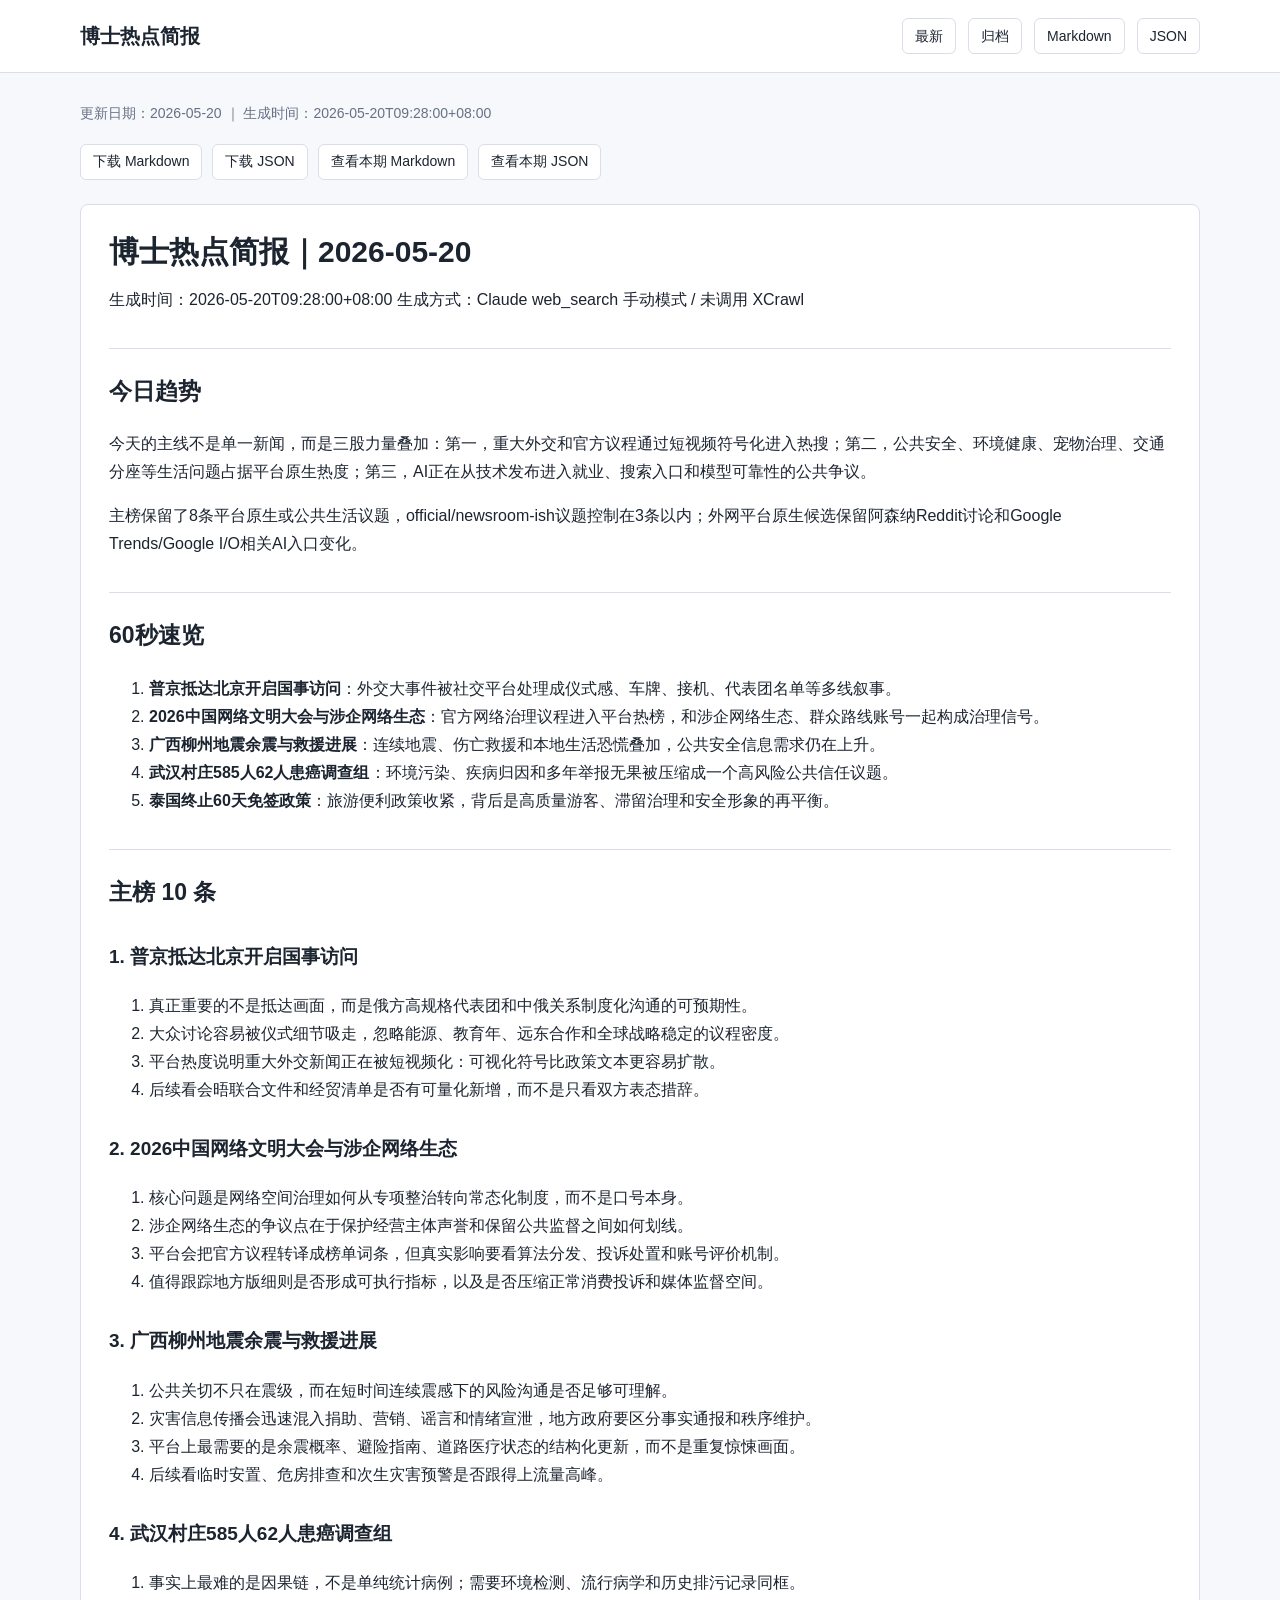
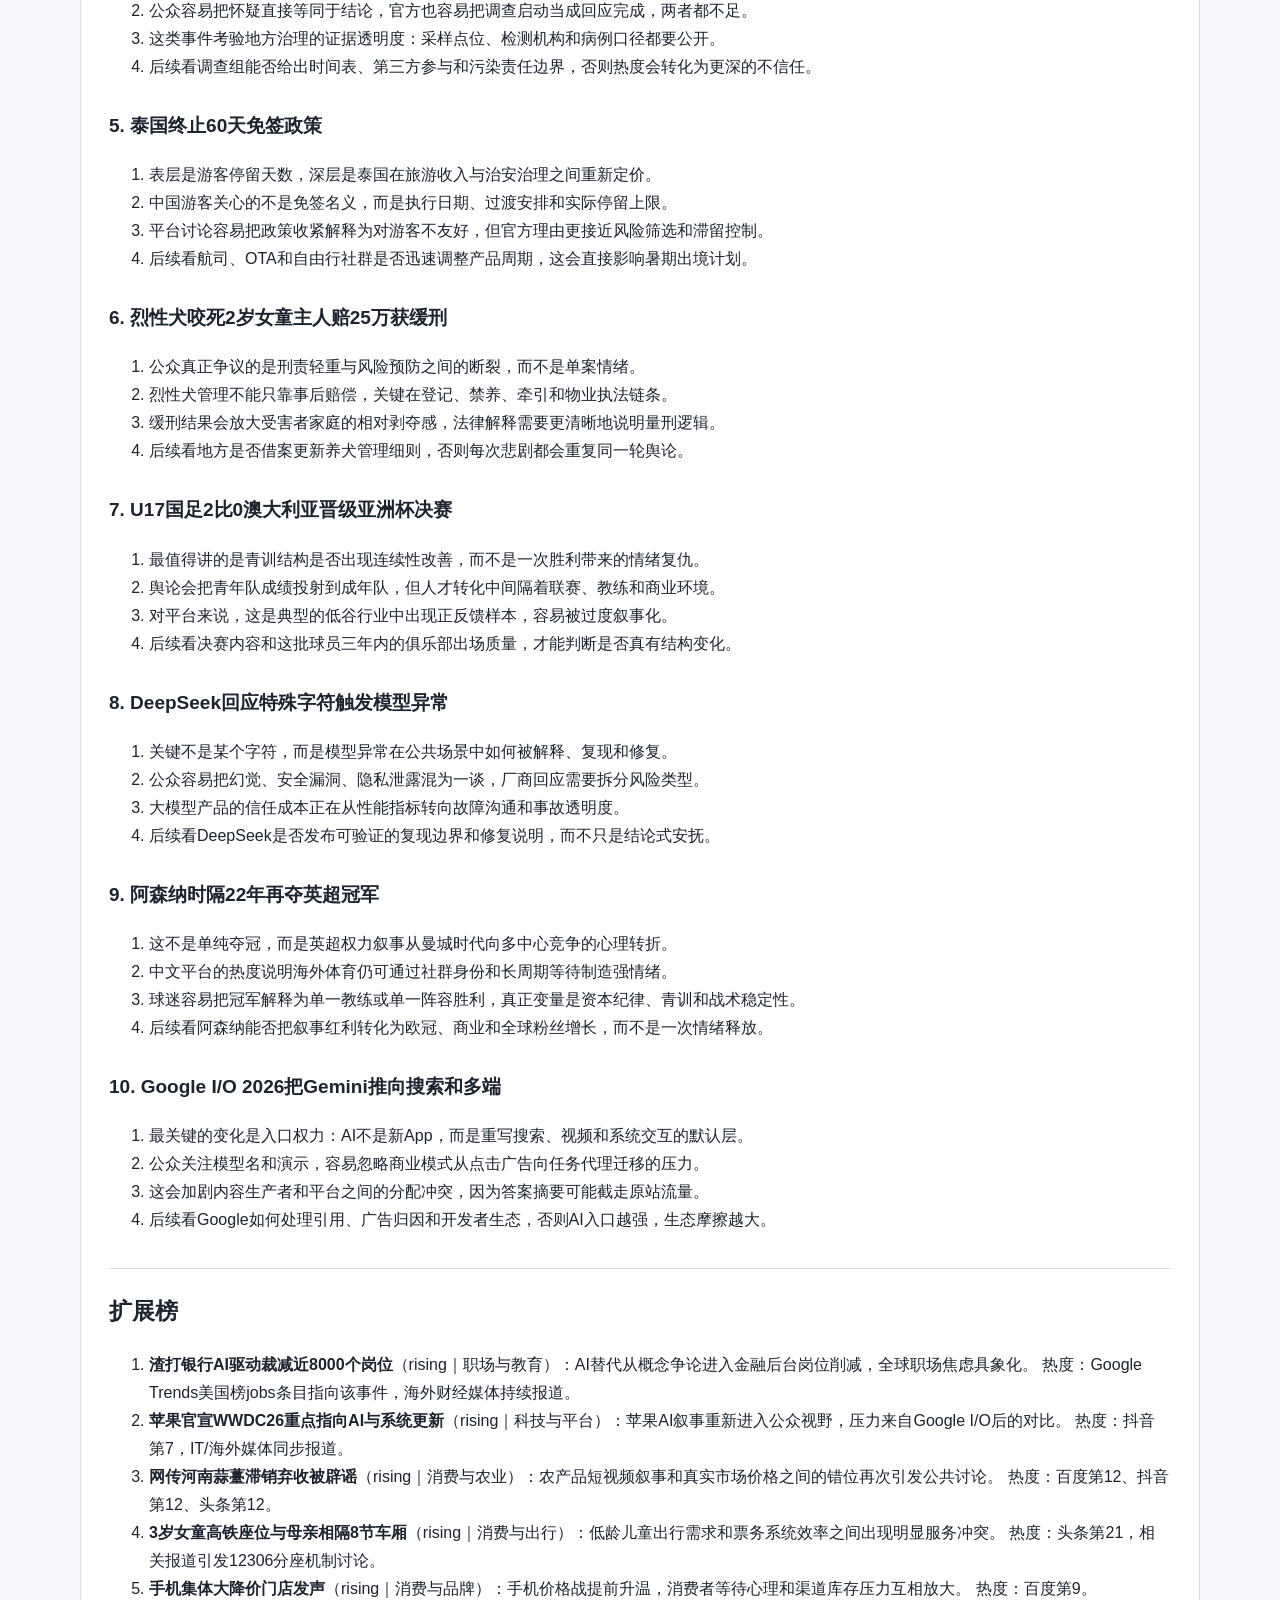
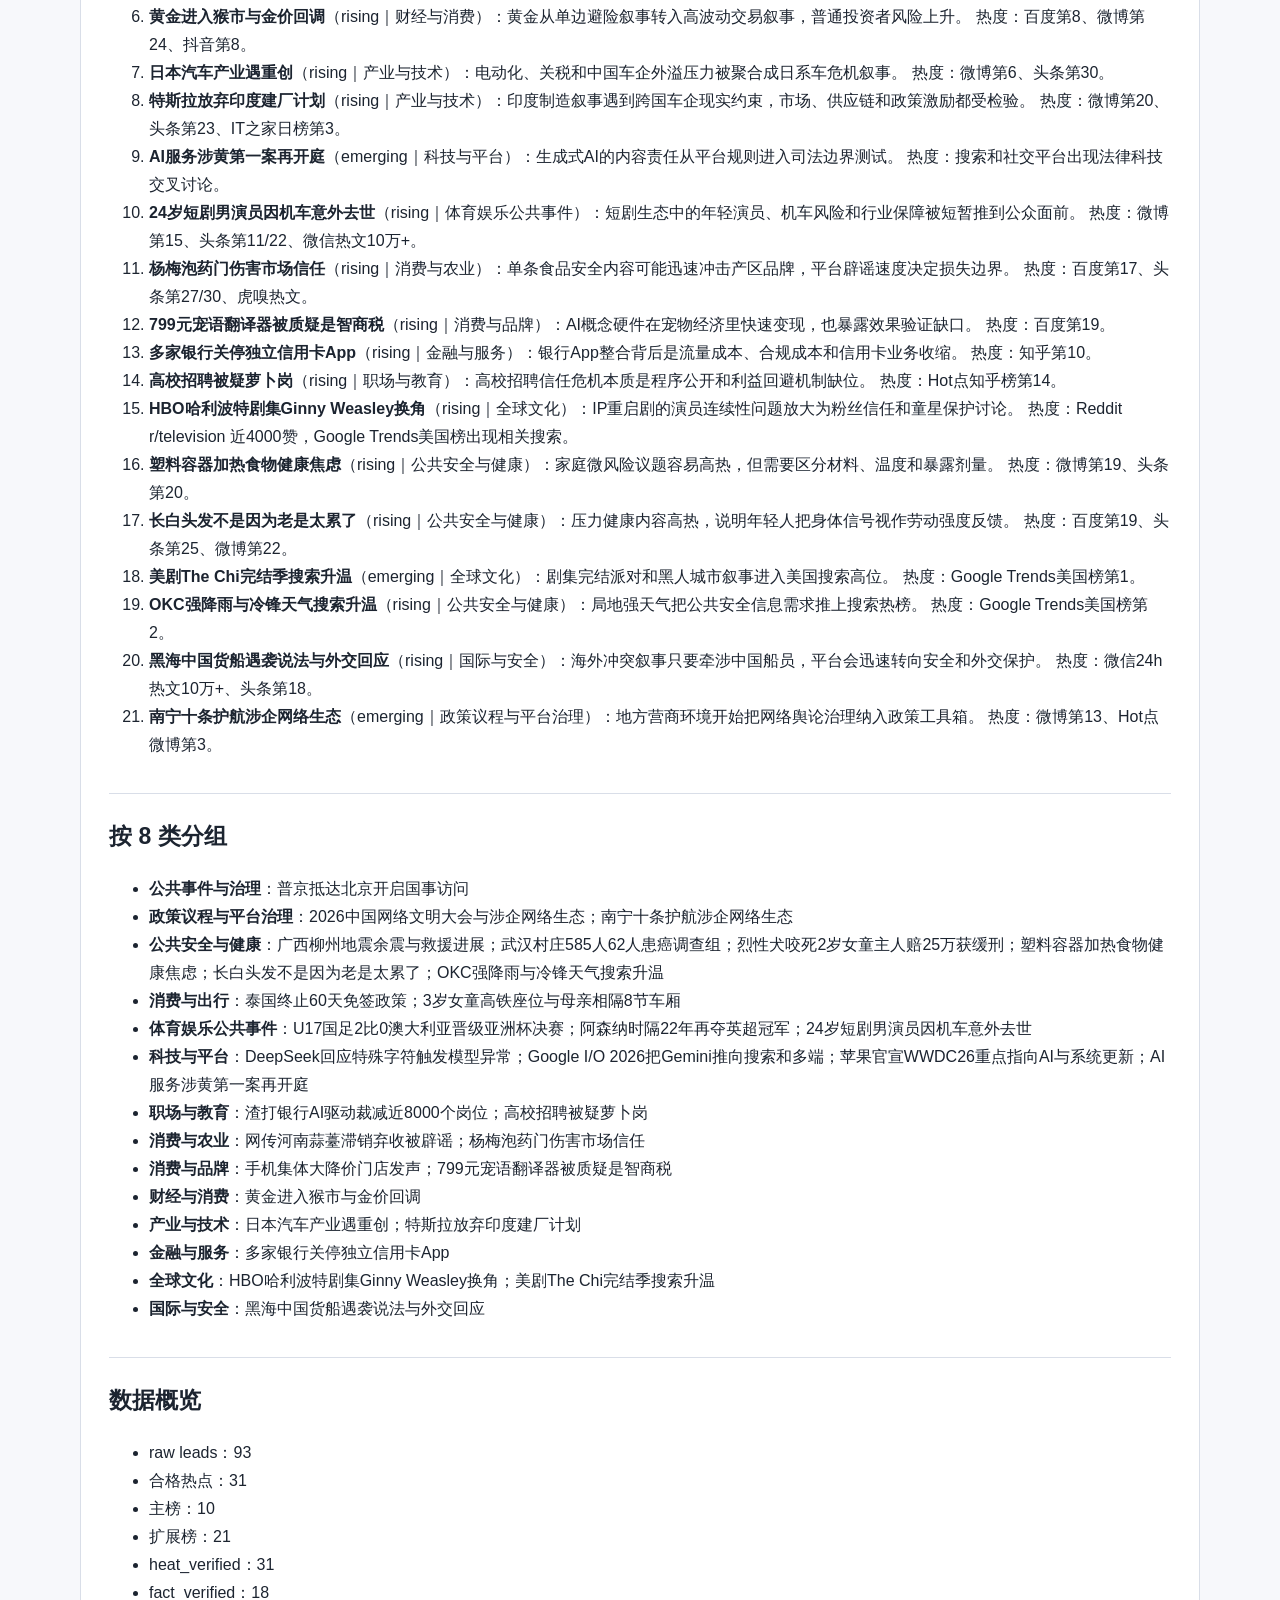
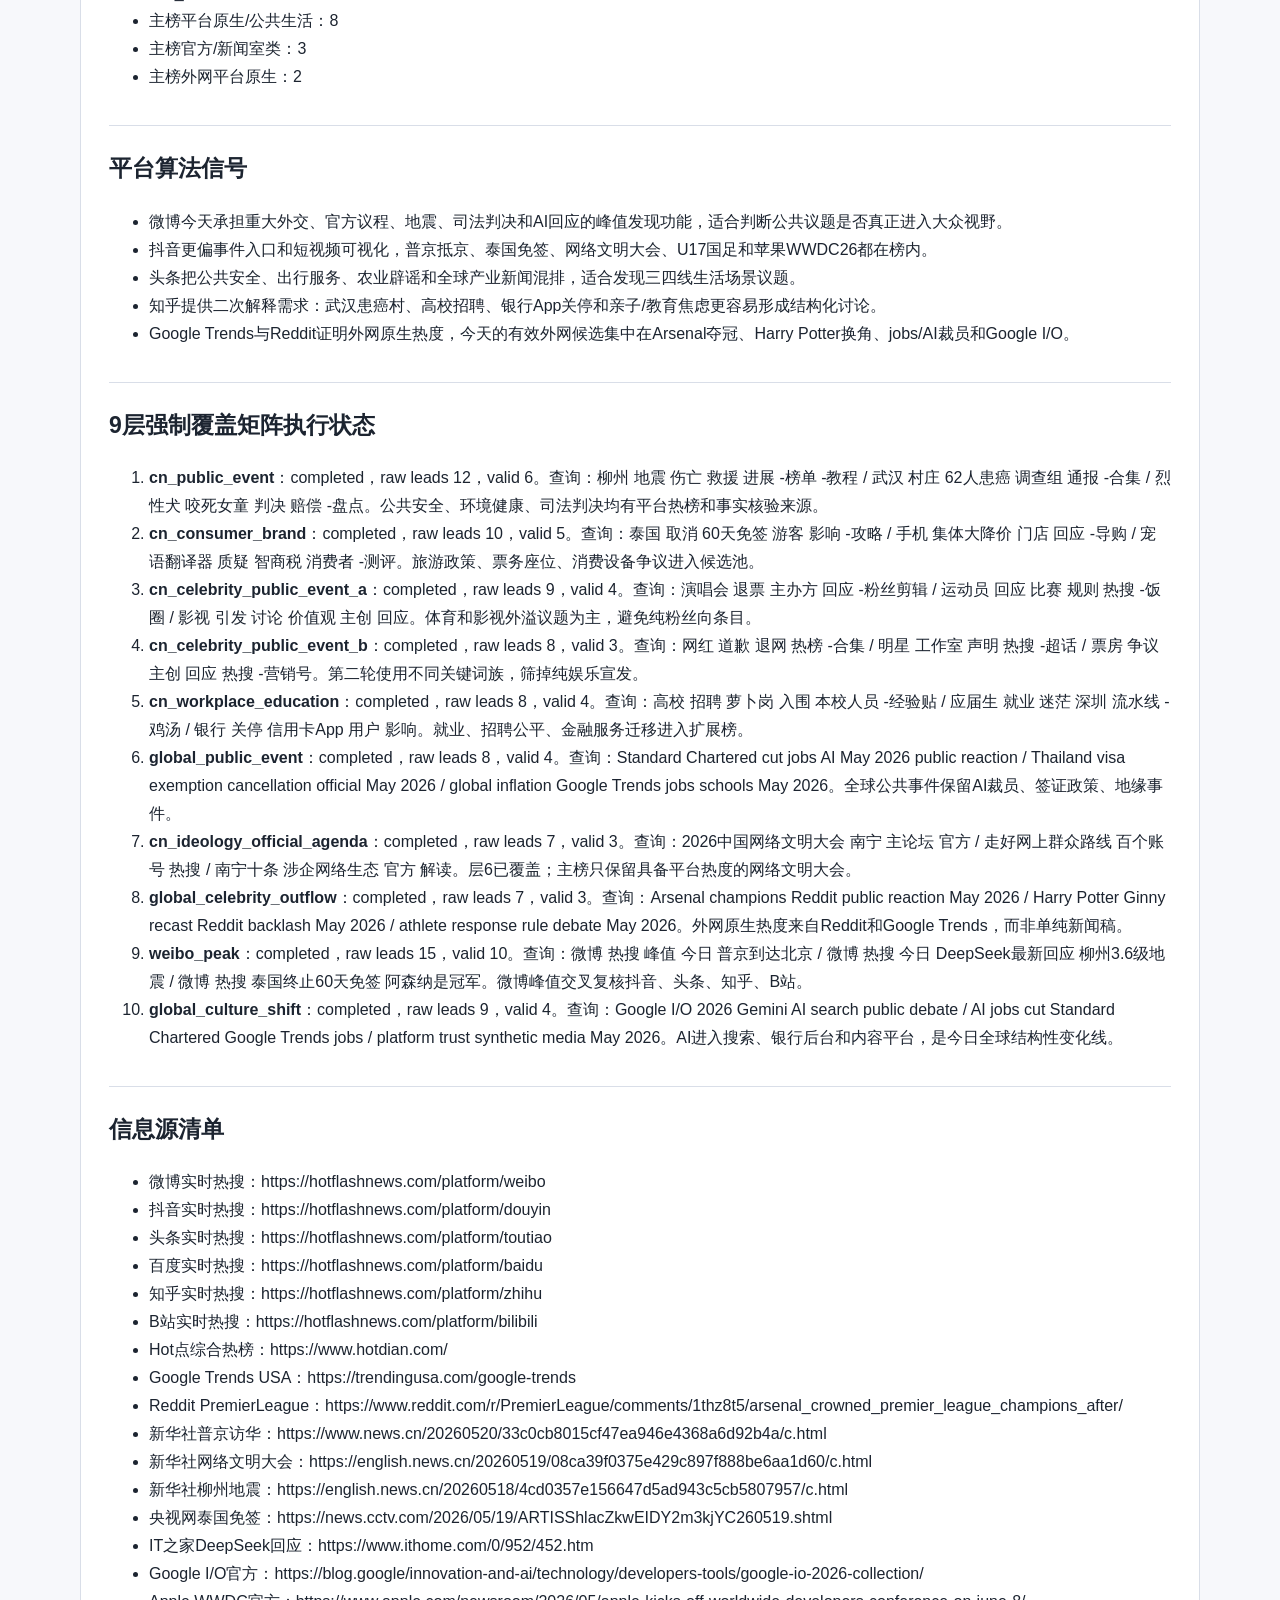
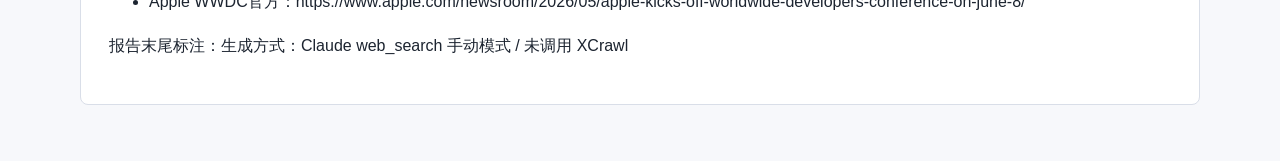
==== commit 60403c2d: "Update doctor hotspot briefing" ====
--- a/docs/index.html
+++ b/docs/index.html
@@ -3,7 +3,7 @@
 <head>
   <meta charset="utf-8">
   <meta name="viewport" content="width=device-width, initial-scale=1">
-  <title>博士热点简报 2026-05-19</title>
+  <title>博士热点简报 2026-05-20</title>
   <link rel="stylesheet" href="./assets/site.css">
 </head>
 <body>
@@ -16,171 +16,55 @@
     </div>
   </header>
   <main class="page">
-<div class="meta">更新日期：2026-05-19</div>
+<div class="meta">更新日期：2026-05-20 ｜ 生成时间：2026-05-20T09:28:00+08:00</div>
 <div class="toolbar">
   <a class="button" href="./latest.md">下载 Markdown</a>
   <a class="button" href="./latest.json">下载 JSON</a>
-  <a class="button" href="./reports/2026-05-19/004353/report.md">查看本期 Markdown</a>
-  <a class="button" href="./reports/2026-05-19/004353/report.json">查看本期 JSON</a>
+  <a class="button" href="./reports/2026-05-20/092800/report.md">查看本期 Markdown</a>
+  <a class="button" href="./reports/2026-05-20/092800/report.json">查看本期 JSON</a>
 </div>
 <article class="report">
-<h1>每日博士热点简报</h1>
-<p><strong>2026年05月19日</strong></p>
-<blockquote><p>今日趋势：公共安全、校园治理、AI进入线下生活服务、品牌人设反噬与海外平台事件共同占据流量高位；今天不是单一新闻日，而是“真实生活风险 + 平台原生冲突 + 全球娱乐/危机视频化”的混合日。</p></blockquote>
-<p>---</p>
+<h1>博士热点简报｜2026-05-20</h1>
+<p>生成时间：2026-05-20T09:28:00+08:00 生成方式：Claude web_search 手动模式 / 未调用 XCrawl</p>
+<h2>今日趋势</h2>
+<p>今天的主线不是单一新闻，而是三股力量叠加：第一，重大外交和官方议程通过短视频符号化进入热搜；第二，公共安全、环境健康、宠物治理、交通分座等生活问题占据平台原生热度；第三，AI正在从技术发布进入就业、搜索入口和模型可靠性的公共争议。</p>
+<p>主榜保留了8条平台原生或公共生活议题，official/newsroom-ish议题控制在3条以内；外网平台原生候选保留阿森纳Reddit讨论和Google Trends/Google I/O相关AI入口变化。</p>
 <h2>60秒速览</h2>
-<h3>1. 柳州5.2级地震救援与震后降雨风险</h3>
-<ul><li>趋势状态：breaking</li><li>平台构成：抖音/微博/百度/B站/澎湃/头条</li><li>为什么在涨：抖音热榜前4、微博与百度多条同源热搜叠加，公共安全、救援进展、遇难者身份和震后天气同时推高关注。</li><li>博士最值得讲的核心问题：真正的问题不是一次5.2级地震本身，而是低频灾害发生在高密度生活区时，地方救援、房屋安全评估和舆情响应能否同时启动。</li></ul>
-<h3>2. 上海交大学生用AI伪造收据私吞竞赛奖金</h3>
-<ul><li>趋势状态：rising</li><li>平台构成：知乎/贴吧/微博/百度</li><li>为什么在涨：知乎热榜第1、贴吧热议第1、微博和百度同步在榜，把高校诚信、AI造假、竞赛奖金分配和入党资格合并成一个高冲突议题。</li><li>博士最值得讲的核心问题：这不是“一个学生贪小钱”的小道德故事，而是低成本生成式造假进入校园治理后的第一批制度样本。</li></ul>
-<h3>3. 武汉大学取消预约入校后食堂爆满与游客爬树</h3>
-<ul><li>趋势状态：rising</li><li>平台构成：知乎/澎湃/贴吧/海外中文媒体</li><li>为什么在涨：知乎把“校园开放与教学生活秩序”推上热榜，澎湃和海外中文媒体补足现场事实，公共空间边界引发学生、游客、学校三方冲突。</li><li>博士最值得讲的核心问题：大学开放不是单纯的“让不让进”，而是公共资源、学生权益和城市旅游流量之间的容量管理问题。</li></ul>
-<h3>4. “泡药杨梅”曝光后直播间退款与产地信任危机</h3>
-<ul><li>趋势状态：rising</li><li>平台构成：头条/百度/新浪/直播电商</li><li>为什么在涨：头条把“药水杨梅”置于榜首，直播间弹幕、退款和市场检查把食品安全从单点曝光推成产地品牌危机。</li><li>博士最值得讲的核心问题：食品安全舆情的核心不是某个摊点坏，而是直播电商、产地批发和平台退款能否形成可追溯链条。</li></ul>
-<h3>5. 洁丽雅“毛巾少爷”家族风波与品牌报案</h3>
-<ul><li>趋势状态：rising</li><li>平台构成：抖音/微博/百度/头条</li><li>为什么在涨：抖音热榜第19、微博多条“毛巾少爷/洁丽雅”热搜、百度和头条跟进，使家族叙事、人设营销、品牌商标和报案声明叠加。</li><li>博士最值得讲的核心问题：这不是普通八卦，而是家族企业把“继承人短视频人设”当品牌资产后，私域叙事反噬公域品牌的案例。</li></ul>
-<p>---</p>
+<ol><li><strong>普京抵达北京开启国事访问</strong>：外交大事件被社交平台处理成仪式感、车牌、接机、代表团名单等多线叙事。</li><li><strong>2026中国网络文明大会与涉企网络生态</strong>：官方网络治理议程进入平台热榜，和涉企网络生态、群众路线账号一起构成治理信号。</li><li><strong>广西柳州地震余震与救援进展</strong>：连续地震、伤亡救援和本地生活恐慌叠加，公共安全信息需求仍在上升。</li><li><strong>武汉村庄585人62人患癌调查组</strong>：环境污染、疾病归因和多年举报无果被压缩成一个高风险公共信任议题。</li><li><strong>泰国终止60天免签政策</strong>：旅游便利政策收紧，背后是高质量游客、滞留治理和安全形象的再平衡。</li></ol>
 <h2>主榜 10 条</h2>
-<h3>1. 柳州5.2级地震救援与震后降雨风险</h3>
-<p><strong>真实生活问题热点</strong> | 热度 9.6/10 | 今日持续发酵 | 平台：抖音/微博/百度/B站/澎湃/头条</p>
-<ul><li><strong>趋势状态：</strong> breaking</li><li><strong>一手来源：</strong> 广西柳州5.2级地震救援：多部门启动应急响应 公路、铁路排查险情</li><li><strong>链接：</strong> https://news.china.com.cn/2026-05/18/content_118499615.html</li><li><strong>为什么在涨：</strong> 抖音热榜前4、微博与百度多条同源热搜叠加，公共安全、救援进展、遇难者身份和震后天气同时推高关注。</li><li><strong>关键数据：</strong> 抖音：柳州地震震区未来3天有雨第1、广西柳州再发5.2级地震第4；微博：遇难夫妻、再发生地震、震后强对流等多条在榜。</li><li><strong>风险提示：</strong> 灾害伤亡、失联和房屋受损数字以后续官方通报为准。</li><li><strong>下一步观察关键词：</strong> 柳州地震 救援 余震 强对流 房屋受损 应急响应</li><li><strong>博士分析切口：</strong></li><li>真正的问题不是一次5.2级地震本身，而是低频灾害发生在高密度生活区时，地方救援、房屋安全评估和舆情响应能否同时启动。</li><li>公众叙事容易停留在“震感强不强”，但更该追问老旧民房、临时安置和雨天次生灾害的组合风险。</li><li>短视频平台把现场感推到最前面，能快速形成互助，也会把未核实伤亡数字和伪通报放大。</li><li>后续判断看三件事：余震监测、房屋鉴定公开程度、受灾家庭救助是否可追踪。</li></ul>
-<p>---</p>
-<h3>2. 上海交大学生用AI伪造收据私吞竞赛奖金</h3>
-<p><strong>强冲突/争议热点</strong> | 热度 9.4/10 | 昨夜至今高位发酵 | 平台：知乎/贴吧/微博/百度</p>
-<ul><li><strong>趋势状态：</strong> rising</li><li><strong>一手来源：</strong> 上海交大一学生用AI伪造收据 私吞竞赛奖金 校方通报：严重警告</li><li><strong>链接：</strong> https://finance.sina.com.cn/tech/roll/2026-05-18/doc-inhyimem8079543.shtml</li><li><strong>为什么在涨：</strong> 知乎热榜第1、贴吧热议第1、微博和百度同步在榜，把高校诚信、AI造假、竞赛奖金分配和入党资格合并成一个高冲突议题。</li><li><strong>关键数据：</strong> 知乎第1、贴吧第1、微博第11、百度第14。</li><li><strong>风险提示：</strong> 处分细节以学院和学校正式通报为准，避免把个案泛化为群体标签。</li><li><strong>下一步观察关键词：</strong> 上海交大 樊同学 AI伪造收据 竞赛奖金 严重警告</li><li><strong>博士分析切口：</strong></li><li>这不是“一个学生贪小钱”的小道德故事，而是低成本生成式造假进入校园治理后的第一批制度样本。</li><li>公众把怒气集中在个人品德上，可能忽略竞赛奖金发放、队内知情权和学院审核链条为什么给了造假空间。</li><li>AI在这里不是决定性动机，而是降低伪造门槛的工具，学校要管的是凭证验证流程。</li><li>观察后续是否形成可复用的高校竞赛财务公开规则，而不是只靠一次处分平息舆论。</li></ul>
-<p>---</p>
-<h3>3. 武汉大学取消预约入校后食堂爆满与游客爬树</h3>
-<p><strong>真实生活问题热点</strong> | 热度 9.0/10 | 5月18日起扩散 | 平台：知乎/澎湃/贴吧/海外中文媒体</p>
-<ul><li><strong>趋势状态：</strong> rising</li><li><strong>一手来源：</strong> 武大取消预约入校后食堂爆满，游客爬树拍照</li><li><strong>链接：</strong> https://m.thepaper.cn/newsDetail_forward_33192467</li><li><strong>为什么在涨：</strong> 知乎把“校园开放与教学生活秩序”推上热榜，澎湃和海外中文媒体补足现场事实，公共空间边界引发学生、游客、学校三方冲突。</li><li><strong>关键数据：</strong> 知乎第33；澎湃热榜第14；贴吧第15。</li><li><strong>风险提示：</strong> 现场拥挤程度可能随周末/研学团波动，不宜把极端时段当成全年常态。</li><li><strong>下一步观察关键词：</strong> 武汉大学 取消预约 食堂 游客爬树 校园开放</li><li><strong>博士分析切口：</strong></li><li>大学开放不是单纯的“让不让进”，而是公共资源、学生权益和城市旅游流量之间的容量管理问题。</li><li>舆论容易在“学生小气”和“游客没素质”之间对骂，真正缺口是食堂、教学楼、宿舍区的分区规则。</li><li>名校被短视频旅游化后，校园会从学习空间变成可消费景点，学校治理要承认这个新事实。</li><li>后续看武大是否给出精细化时段、区域和师生优先规则，而不是重新回到一刀切预约。</li></ul>
-<p>---</p>
-<h3>4. “泡药杨梅”曝光后直播间退款与产地信任危机</h3>
-<p><strong>强冲突/争议热点</strong> | 热度 8.9/10 | 近48小时继续发酵 | 平台：头条/百度/新浪/直播电商</p>
-<ul><li><strong>趋势状态：</strong> rising</li><li><strong>一手来源：</strong> “泡药杨梅”被曝光，收购点工人：不能吃，我们自己都不吃！官方已启动整治</li><li><strong>链接：</strong> https://finance.sina.com.cn/wm/2026-05-18/doc-inhyirni7990432.shtml</li><li><strong>为什么在涨：</strong> 头条把“药水杨梅”置于榜首，直播间弹幕、退款和市场检查把食品安全从单点曝光推成产地品牌危机。</li><li><strong>关键数据：</strong> 头条第1“药水杨梅砸掉的不只是产地招牌”；头条第35“老板自曝中招问题杨梅退一赔三”。</li><li><strong>风险提示：</strong> 具体添加剂、批次和流向需以市场监管部门调查为准。</li><li><strong>下一步观察关键词：</strong> 泡药杨梅 漳州 收购点 退款 退一赔三 市场监管</li><li><strong>博士分析切口：</strong></li><li>食品安全舆情的核心不是某个摊点坏，而是直播电商、产地批发和平台退款能否形成可追溯链条。</li><li>公众最容易要求“严惩商家”，但更关键的是抽检时点、批次流向和跨区域销售责任怎么分配。</li><li>短视频直播间把信任建立得很快，也会在一次曝光后让整个产区共同承受惩罚。</li><li>后续看监管是否公布批次、检测项目和召回范围，否则消费者只会转向无差别恐慌。</li></ul>
-<p>---</p>
-<h3>5. 洁丽雅“毛巾少爷”家族风波与品牌报案</h3>
-<p><strong>强冲突/争议热点</strong> | 热度 8.7/10 | 5月18日晚继续扩散 | 平台：抖音/微博/百度/头条</p>
-<ul><li><strong>趋势状态：</strong> rising</li><li><strong>一手来源：</strong> 洁丽雅陷“豪门狗血”风波，公司深夜紧急声明：已报案</li><li><strong>链接：</strong> https://finance.sina.com.cn/jjxw/2026-05-18/doc-inhyirnf2782607.shtml</li><li><strong>为什么在涨：</strong> 抖音热榜第19、微博多条“毛巾少爷/洁丽雅”热搜、百度和头条跟进，使家族叙事、人设营销、品牌商标和报案声明叠加。</li><li><strong>关键数据：</strong> 抖音第19；微博“毛巾少爷发声”“洁丽雅陷豪门狗血危机”等在榜；百度“商标被驳回”第39。</li><li><strong>风险提示：</strong> 亲属关系传言和私生活细节需以当事公司声明、司法或警方信息为准。</li><li><strong>下一步观察关键词：</strong> 洁丽雅 毛巾少爷 报案 商标 家族企业 去二叔化</li><li><strong>博士分析切口：</strong></li><li>这不是普通八卦，而是家族企业把“继承人短视频人设”当品牌资产后，私域叙事反噬公域品牌的案例。</li><li>公众以吃瓜方式追逐亲属关系，企业真正要面对的是治理透明度和代际接班叙事能否被商业化消费。</li><li>品牌报案可以压制谣言，但不能替代清晰的信息披露；越模糊越会被二创和直播间继续加工。</li><li>观察点是销售转化、商标布局和账号内容是否从家族梗转向产品本身。</li></ul>
-<p>---</p>
-<h3>6. 豆包被网友拿去预约餐厅，AI代理开始碰到线下服务边界</h3>
-<p><strong>行业变化热点</strong> | 热度 8.5/10 | 今日平台热搜新梗 | 平台：微博/贴吧</p>
-<ul><li><strong>趋势状态：</strong> emerging</li><li><strong>一手来源：</strong> 微博热搜：真有人在豆包预约餐厅</li><li><strong>链接：</strong> https://hotflashnews.com/platform/weibo</li><li><strong>为什么在涨：</strong> 微博热搜第8“真有人在豆包预约餐厅”和贴吧第13“豆包预约饭店遭店员阴阳”显示，AI助手正在从问答进入代办生活服务。</li><li><strong>关键数据：</strong> 微博第8；贴吧第13。</li><li><strong>风险提示：</strong> 具体店员回应和单个体验需视作个案，不能直接代表产品稳定能力。</li><li><strong>下一步观察关键词：</strong> 豆包 预约餐厅 AI代理 生活服务 店员回应</li><li><strong>博士分析切口：</strong></li><li>AI代理的关键问题不是能不能打电话，而是它代表谁、如何确认授权、失败责任由谁承担。</li><li>公众会把它当新鲜梗看，但线下商家面对的是陌生机器声音、预约真实性和爽约成本。</li><li>平台若要把AI从聊天推向行动，必须设计身份披露、确认回执和争议处理。</li><li>观察下一步是否出现餐饮、酒店、挂号等高频低风险场景的标准接口。</li></ul>
-<p>---</p>
-<h3>7. 《给阿嬷的情书》破5亿，方言小成本片反向占领排片</h3>
-<p><strong>平台流量热点</strong> | 热度 8.4/10 | 5月17-19持续扩散 | 平台：抖音/微博/B站/豆瓣/头条</p>
-<ul><li><strong>趋势状态：</strong> rising</li><li><strong>一手来源：</strong> 《给阿嬷的情书》票房突破5亿元</li><li><strong>链接：</strong> https://finance.sina.com.cn/wm/2026-05-18/doc-inhyiewh3917921.shtml</li><li><strong>为什么在涨：</strong> 影片票房突破5亿后，抖音、B站、微博围绕方言、亲情、未公开片段、主创访谈和票房预测形成二次传播。</li><li><strong>关键数据：</strong> 抖音第18、21、46、49均与影片相关；B站第5、48；微博第53、66。</li><li><strong>风险提示：</strong> 票房预测与口碑分数会随排片和平台评分变化。</li><li><strong>下一步观察关键词：</strong> 给阿嬷的情书 票房 方言片 潮汕 低成本 口碑</li><li><strong>博士分析切口：</strong></li><li>这部片的意义不只是“黑马”，而是院线长期低估方言、地域记忆和中老年情感市场。</li><li>公众容易把成功归因于真诚，但要追问的是短视频口碑如何反过来改变排片权力。</li><li>小成本片爆发会诱导大量仿制，真正稀缺的是地方经验的具体性，而不是“哭点公式”。</li><li>后续看全国下沉市场、海外华人圈和方言内容供应是否被系统性重估。</li></ul>
-<p>---</p>
-<h3>8. Eurovision 2026 保加利亚夺冠，DARA 与 Bangaranga 跨平台刷屏</h3>
-<p><strong>平台流量热点</strong> | 热度 8.8/10 | 近48小时海外高热 | 平台：YouTube/Reddit/Google/X</p>
-<ul><li><strong>趋势状态：</strong> rising</li><li><strong>一手来源：</strong> Bulgaria wins the 70th Eurovision Song Contest with upbeat party anthem &#39;Bangaranga&#39;</li><li><strong>链接：</strong> https://apnews.com/article/9798646a3ba5d4b21321b19decaf607c</li><li><strong>为什么在涨：</strong> Tube Trending 显示 Eurovision Grand Final 直播 48小时内约960万观看，Reddit Eurovision 获数千赞并持续讨论评审和流行文化外溢。</li><li><strong>关键数据：</strong> Tube Trending #1：9.6M views、145.2K likes；Reddit Eurovision winner thread 约3705 upvotes。</li><li><strong>风险提示：</strong> 观看数来自第三方 YouTube 数据聚合，可能与平台后台有差异。</li><li><strong>下一步观察关键词：</strong> Eurovision 2026 Dara Bangaranga Bulgaria YouTube Reddit</li><li><strong>博士分析切口：</strong></li><li>Eurovision的流量价值不只是音乐比赛，而是欧洲身份、粉丝动员和短视频剪辑文化的年度压力测试。</li><li>保加利亚首冠让“边缘国家逆袭”的叙事获得天然传播力，平台会奖励这种可剪辑、可站队的情绪。</li><li>Reddit讨论集中在评审、公平和审美差异，说明全球娱乐共识正在被社群化解释。</li><li>对中国内容出海的启发不是模仿舞台，而是理解区域身份如何被包装成全球可读的情绪。</li></ul>
-<p>---</p>
-<h3>9. UAE核电站遭无人机袭击与美伊冲突再升温</h3>
-<p><strong>强冲突/争议热点</strong> | 热度 8.6/10 | 近48小时国际事件 | 平台：YouTube/Google/X/国际媒体</p>
-<ul><li><strong>趋势状态：</strong> breaking</li><li><strong>一手来源：</strong> Drone strikes UAE nuclear plant as US and Iran signal they are prepared to resume war</li><li><strong>链接：</strong> https://apnews.com/article/71e7e58f45193b7dee3df28740532a7b</li><li><strong>为什么在涨：</strong> Fox News相关视频进入Tube Trending新闻类高位，Google趋势中以色列、伊朗、核设施等搜索延续，AP/Axios/PBS提供事实核验。</li><li><strong>关键数据：</strong> Tube Trending #9：Fox News视频约1.5M views；Axios/AP/PBS同步报道。</li><li><strong>风险提示：</strong> 战时信息高度不稳定，责任归属、损毁程度和后续军事行动需以多方官方与IAEA信息交叉核验。</li><li><strong>下一步观察关键词：</strong> UAE nuclear plant drone strike Iran Trump IAEA Barakah</li><li><strong>博士分析切口：</strong></li><li>这个事件的结构问题不是一次袭击，而是核基础设施成为地区冲突传播和威慑的符号目标。</li><li>公众会把它理解成“战争升级”，但更该拆开看：实际损害、核安全冗余、市场油价和外交谈判四条线。</li><li>YouTube新闻视频高热说明海外平台在危机中仍承担第一信息入口，但也会奖励惊悚标题。</li><li>后续判断看IAEA、UAE国防部门、伊朗方面和美方谈判表述是否互相印证。</li></ul>
-<p>---</p>
-<h3>10. The Boys 最终季大结局预告与粉丝剧透文化</h3>
-<p><strong>平台流量热点</strong> | 热度 8.1/10 | 大结局前升温 | 平台：YouTube/Reddit/TikTok/影视媒体</p>
-<ul><li><strong>趋势状态：</strong> emerging</li><li><strong>一手来源：</strong> After The Boys season 5 penultimate episode, fans wonder how finale wraps up</li><li><strong>链接：</strong> https://www.gamesradar.com/entertainment/superhero-shows/after-the-boys-season-5s-penultimate-episode-fans-are-wondering-how-the-show-will-be-able-to-wrap-up-in-the-65-minute-finale/</li><li><strong>为什么在涨：</strong> Tube Trending 中 The Boys finale trailer 进入48小时热视频，Reddit围绕未播场景和泄露信息讨论，形成“结局前集体解谜”。</li><li><strong>关键数据：</strong> Tube Trending #11：约1.4M views、37.8K likes；Reddit TheBoys finale 讨论贴持续发酵。</li><li><strong>风险提示：</strong> 剧透与泄露信息未必可靠，正式剧情以Prime Video播出为准。</li><li><strong>下一步观察关键词：</strong> The Boys season 5 episode 8 finale trailer leaks Blood and Bone</li><li><strong>博士分析切口：</strong></li><li>流媒体剧集的结局已经不是单次播出，而是预告、泄露、二创、Reddit考据共同组成的参与式消费。</li><li>平台奖励“我比官方更早知道”的信息竞争，剧透文化会同时增加热度和破坏观看体验。</li><li>超级英雄讽刺剧的政治隐喻被粉丝拆成站队素材，说明娱乐内容正在承担公共情绪排泄功能。</li><li>观察大结局播出后，平台讨论会转向文本评价还是继续停留在泄露真假。</li></ul>
-<p>---</p>
+<h3>1. 普京抵达北京开启国事访问</h3>
+<ol><li>真正重要的不是抵达画面，而是俄方高规格代表团和中俄关系制度化沟通的可预期性。</li><li>大众讨论容易被仪式细节吸走，忽略能源、教育年、远东合作和全球战略稳定的议程密度。</li><li>平台热度说明重大外交新闻正在被短视频化：可视化符号比政策文本更容易扩散。</li><li>后续看会晤联合文件和经贸清单是否有可量化新增，而不是只看双方表态措辞。</li></ol>
+<h3>2. 2026中国网络文明大会与涉企网络生态</h3>
+<ol><li>核心问题是网络空间治理如何从专项整治转向常态化制度，而不是口号本身。</li><li>涉企网络生态的争议点在于保护经营主体声誉和保留公共监督之间如何划线。</li><li>平台会把官方议程转译成榜单词条，但真实影响要看算法分发、投诉处置和账号评价机制。</li><li>值得跟踪地方版细则是否形成可执行指标，以及是否压缩正常消费投诉和媒体监督空间。</li></ol>
+<h3>3. 广西柳州地震余震与救援进展</h3>
+<ol><li>公共关切不只在震级，而在短时间连续震感下的风险沟通是否足够可理解。</li><li>灾害信息传播会迅速混入捐助、营销、谣言和情绪宣泄，地方政府要区分事实通报和秩序维护。</li><li>平台上最需要的是余震概率、避险指南、道路医疗状态的结构化更新，而不是重复惊悚画面。</li><li>后续看临时安置、危房排查和次生灾害预警是否跟得上流量高峰。</li></ol>
+<h3>4. 武汉村庄585人62人患癌调查组</h3>
+<ol><li>事实上最难的是因果链，不是单纯统计病例；需要环境检测、流行病学和历史排污记录同框。</li><li>公众容易把怀疑直接等同于结论，官方也容易把调查启动当成回应完成，两者都不足。</li><li>这类事件考验地方治理的证据透明度：采样点位、检测机构和病例口径都要公开。</li><li>后续看调查组能否给出时间表、第三方参与和污染责任边界，否则热度会转化为更深的不信任。</li></ol>
+<h3>5. 泰国终止60天免签政策</h3>
+<ol><li>表层是游客停留天数，深层是泰国在旅游收入与治安治理之间重新定价。</li><li>中国游客关心的不是免签名义，而是执行日期、过渡安排和实际停留上限。</li><li>平台讨论容易把政策收紧解释为对游客不友好，但官方理由更接近风险筛选和滞留控制。</li><li>后续看航司、OTA和自由行社群是否迅速调整产品周期，这会直接影响暑期出境计划。</li></ol>
+<h3>6. 烈性犬咬死2岁女童主人赔25万获缓刑</h3>
+<ol><li>公众真正争议的是刑责轻重与风险预防之间的断裂，而不是单案情绪。</li><li>烈性犬管理不能只靠事后赔偿，关键在登记、禁养、牵引和物业执法链条。</li><li>缓刑结果会放大受害者家庭的相对剥夺感，法律解释需要更清晰地说明量刑逻辑。</li><li>后续看地方是否借案更新养犬管理细则，否则每次悲剧都会重复同一轮舆论。</li></ol>
+<h3>7. U17国足2比0澳大利亚晋级亚洲杯决赛</h3>
+<ol><li>最值得讲的是青训结构是否出现连续性改善，而不是一次胜利带来的情绪复仇。</li><li>舆论会把青年队成绩投射到成年队，但人才转化中间隔着联赛、教练和商业环境。</li><li>对平台来说，这是典型的低谷行业中出现正反馈样本，容易被过度叙事化。</li><li>后续看决赛内容和这批球员三年内的俱乐部出场质量，才能判断是否真有结构变化。</li></ol>
+<h3>8. DeepSeek回应特殊字符触发模型异常</h3>
+<ol><li>关键不是某个字符，而是模型异常在公共场景中如何被解释、复现和修复。</li><li>公众容易把幻觉、安全漏洞、隐私泄露混为一谈，厂商回应需要拆分风险类型。</li><li>大模型产品的信任成本正在从性能指标转向故障沟通和事故透明度。</li><li>后续看DeepSeek是否发布可验证的复现边界和修复说明，而不只是结论式安抚。</li></ol>
+<h3>9. 阿森纳时隔22年再夺英超冠军</h3>
+<ol><li>这不是单纯夺冠，而是英超权力叙事从曼城时代向多中心竞争的心理转折。</li><li>中文平台的热度说明海外体育仍可通过社群身份和长周期等待制造强情绪。</li><li>球迷容易把冠军解释为单一教练或单一阵容胜利，真正变量是资本纪律、青训和战术稳定性。</li><li>后续看阿森纳能否把叙事红利转化为欧冠、商业和全球粉丝增长，而不是一次情绪释放。</li></ol>
+<h3>10. Google I/O 2026把Gemini推向搜索和多端</h3>
+<ol><li>最关键的变化是入口权力：AI不是新App，而是重写搜索、视频和系统交互的默认层。</li><li>公众关注模型名和演示，容易忽略商业模式从点击广告向任务代理迁移的压力。</li><li>这会加剧内容生产者和平台之间的分配冲突，因为答案摘要可能截走原站流量。</li><li>后续看Google如何处理引用、广告归因和开发者生态，否则AI入口越强，生态摩擦越大。</li></ol>
 <h2>扩展榜</h2>
-<ul><li>湖北荆州极端强降雨“五停”与城市内涝 | 真实生活问题热点 | breaking | 今日/近48小时 | B站/抖音/头条/湖北日报 | 扩展观察</li><li>武汉一村庄585人中62人患癌疑云 | 强冲突/争议热点 | rising | 今日/近48小时 | 微博/B站/头条 | 扩展观察</li><li>天津高空跳伞项目事故2人遇难 | 真实生活问题热点 | rising | 今日/近48小时 | 百度/头条/澎湃 | 权威事实强、平台活人气弱</li><li>成都甜品店熊猫摆件被索赔10万元 | 强冲突/争议热点 | rising | 今日/近48小时 | 百度/凤凰/地方媒体 | 扩展观察</li><li>12306试点“自行车随身行”88元一辆 | 行业变化热点 | emerging | 今日/近48小时 | 百度/中国铁路 | 权威事实强、平台活人气弱</li><li>预制菜已经进化到办展会 | 行业变化热点 | emerging | 今日/近48小时 | 微博/B站 | 扩展观察</li><li>“感觉AI治好了我多年的老花眼”与AI视觉辅助热梗 | 用户搜索热点 | emerging | 今日/近48小时 | 微博 | 扩展观察</li><li>贴吧热议“AI恶意P图白嫖，卖家哭晕” | 强冲突/争议热点 | emerging | 今日/近48小时 | 贴吧 | 趋势源降级</li><li>“娜塔莎”娃娃爆火被批暴力擦边 | 强冲突/争议热点 | rising | 今日/近48小时 | 百度/微博 | 趋势源降级</li><li>清华大学5天内3名博士被退学引发研究生分流讨论 | 用户搜索热点 | rising | 今日/近48小时 | 百度/新浪 | 权威事实强、平台活人气弱</li><li>杭州大模型宠物翻译神器被问是真突破还是智商税 | 行业变化热点 | emerging | 今日/近48小时 | 知乎 | 扩展观察</li><li>美债收益率破5%与全球债市搜索升温 | 行业变化热点 | rising | 今日/近48小时 | Google Trends/B站/华尔街见闻 | 扩展观察</li><li>SpaceX若上市估值与全球资本想象升温 | 行业变化热点 | emerging | 今日/近48小时 | 头条/华尔街见闻 | 趋势源降级</li><li>Markiplier“Iron Lung在哪里”视频引发创作者项目进度讨论 | 平台流量热点 | emerging | 今日/近48小时 | YouTube | 扩展观察</li><li>Brawl Stars Championship 2026 热门电竞直播 | 游戏/场景/解法热点 | emerging | 今日/近48小时 | YouTube | 扩展观察</li></ul>
-<p>---</p>
+<ol><li><strong>渣打银行AI驱动裁减近8000个岗位</strong>（rising｜职场与教育）：AI替代从概念争论进入金融后台岗位削减，全球职场焦虑具象化。 热度：Google Trends美国榜jobs条目指向该事件，海外财经媒体持续报道。</li><li><strong>苹果官宣WWDC26重点指向AI与系统更新</strong>（rising｜科技与平台）：苹果AI叙事重新进入公众视野，压力来自Google I/O后的对比。 热度：抖音第7，IT/海外媒体同步报道。</li><li><strong>网传河南蒜薹滞销弃收被辟谣</strong>（rising｜消费与农业）：农产品短视频叙事和真实市场价格之间的错位再次引发公共讨论。 热度：百度第12、抖音第12、头条第12。</li><li><strong>3岁女童高铁座位与母亲相隔8节车厢</strong>（rising｜消费与出行）：低龄儿童出行需求和票务系统效率之间出现明显服务冲突。 热度：头条第21，相关报道引发12306分座机制讨论。</li><li><strong>手机集体大降价门店发声</strong>（rising｜消费与品牌）：手机价格战提前升温，消费者等待心理和渠道库存压力互相放大。 热度：百度第9。</li><li><strong>黄金进入猴市与金价回调</strong>（rising｜财经与消费）：黄金从单边避险叙事转入高波动交易叙事，普通投资者风险上升。 热度：百度第8、微博第24、抖音第8。</li><li><strong>日本汽车产业遇重创</strong>（rising｜产业与技术）：电动化、关税和中国车企外溢压力被聚合成日系车危机叙事。 热度：微博第6、头条第30。</li><li><strong>特斯拉放弃印度建厂计划</strong>（rising｜产业与技术）：印度制造叙事遇到跨国车企现实约束，市场、供应链和政策激励都受检验。 热度：微博第20、头条第23、IT之家日榜第3。</li><li><strong>AI服务涉黄第一案再开庭</strong>（emerging｜科技与平台）：生成式AI的内容责任从平台规则进入司法边界测试。 热度：搜索和社交平台出现法律科技交叉讨论。</li><li><strong>24岁短剧男演员因机车意外去世</strong>（rising｜体育娱乐公共事件）：短剧生态中的年轻演员、机车风险和行业保障被短暂推到公众面前。 热度：微博第15、头条第11/22、微信热文10万+。</li><li><strong>杨梅泡药门伤害市场信任</strong>（rising｜消费与农业）：单条食品安全内容可能迅速冲击产区品牌，平台辟谣速度决定损失边界。 热度：百度第17、头条第27/30、虎嗅热文。</li><li><strong>799元宠语翻译器被质疑是智商税</strong>（rising｜消费与品牌）：AI概念硬件在宠物经济里快速变现，也暴露效果验证缺口。 热度：百度第19。</li><li><strong>多家银行关停独立信用卡App</strong>（rising｜金融与服务）：银行App整合背后是流量成本、合规成本和信用卡业务收缩。 热度：知乎第10。</li><li><strong>高校招聘被疑萝卜岗</strong>（rising｜职场与教育）：高校招聘信任危机本质是程序公开和利益回避机制缺位。 热度：Hot点知乎榜第14。</li><li><strong>HBO哈利波特剧集Ginny Weasley换角</strong>（rising｜全球文化）：IP重启剧的演员连续性问题放大为粉丝信任和童星保护讨论。 热度：Reddit r/television 近4000赞，Google Trends美国榜出现相关搜索。</li><li><strong>塑料容器加热食物健康焦虑</strong>（rising｜公共安全与健康）：家庭微风险议题容易高热，但需要区分材料、温度和暴露剂量。 热度：微博第19、头条第20。</li><li><strong>长白头发不是因为老是太累了</strong>（rising｜公共安全与健康）：压力健康内容高热，说明年轻人把身体信号视作劳动强度反馈。 热度：百度第19、头条第25、微博第22。</li><li><strong>美剧The Chi完结季搜索升温</strong>（emerging｜全球文化）：剧集完结派对和黑人城市叙事进入美国搜索高位。 热度：Google Trends美国榜第1。</li><li><strong>OKC强降雨与冷锋天气搜索升温</strong>（rising｜公共安全与健康）：局地强天气把公共安全信息需求推上搜索热榜。 热度：Google Trends美国榜第2。</li><li><strong>黑海中国货船遇袭说法与外交回应</strong>（rising｜国际与安全）：海外冲突叙事只要牵涉中国船员，平台会迅速转向安全和外交保护。 热度：微信24h热文10万+、头条第18。</li><li><strong>南宁十条护航涉企网络生态</strong>（emerging｜政策议程与平台治理）：地方营商环境开始把网络舆论治理纳入政策工具箱。 热度：微博第13、Hot点微博第3。</li></ol>
 <h2>按 8 类分组</h2>
-<h3>平台流量热点</h3>
-<h4>《给阿嬷的情书》破5亿，方言小成本片反向占领排片</h4>
-<ul><li>趋势状态：rising</li><li>热度分：8.4</li><li>时效：5月17-19持续扩散</li><li>来源平台：抖音/微博/B站/豆瓣/头条</li><li>一手来源：《给阿嬷的情书》票房突破5亿元</li><li>链接：https://finance.sina.com.cn/wm/2026-05-18/doc-inhyiewh3917921.shtml</li><li>为什么在涨：影片票房突破5亿后，抖音、B站、微博围绕方言、亲情、未公开片段、主创访谈和票房预测形成二次传播。</li><li>关键数据：抖音第18、21、46、49均与影片相关；B站第5、48；微博第53、66。</li><li>风险提示：票房预测与口碑分数会随排片和平台评分变化。</li><li>下一步观察：给阿嬷的情书 票房 方言片 潮汕 低成本 口碑</li></ul>
-<h4>Eurovision 2026 保加利亚夺冠，DARA 与 Bangaranga 跨平台刷屏</h4>
-<ul><li>趋势状态：rising</li><li>热度分：8.8</li><li>时效：近48小时海外高热</li><li>来源平台：YouTube/Reddit/Google/X</li><li>一手来源：Bulgaria wins the 70th Eurovision Song Contest with upbeat party anthem &#39;Bangaranga&#39;</li><li>链接：https://apnews.com/article/9798646a3ba5d4b21321b19decaf607c</li><li>为什么在涨：Tube Trending 显示 Eurovision Grand Final 直播 48小时内约960万观看，Reddit Eurovision 获数千赞并持续讨论评审和流行文化外溢。</li><li>关键数据：Tube Trending #1：9.6M views、145.2K likes；Reddit Eurovision winner thread 约3705 upvotes。</li><li>风险提示：观看数来自第三方 YouTube 数据聚合，可能与平台后台有差异。</li><li>下一步观察：Eurovision 2026 Dara Bangaranga Bulgaria YouTube Reddit</li></ul>
-<h4>The Boys 最终季大结局预告与粉丝剧透文化</h4>
-<ul><li>趋势状态：emerging</li><li>热度分：8.1</li><li>时效：大结局前升温</li><li>来源平台：YouTube/Reddit/TikTok/影视媒体</li><li>一手来源：After The Boys season 5 penultimate episode, fans wonder how finale wraps up</li><li>链接：https://www.gamesradar.com/entertainment/superhero-shows/after-the-boys-season-5s-penultimate-episode-fans-are-wondering-how-the-show-will-be-able-to-wrap-up-in-the-65-minute-finale/</li><li>为什么在涨：Tube Trending 中 The Boys finale trailer 进入48小时热视频，Reddit围绕未播场景和泄露信息讨论，形成“结局前集体解谜”。</li><li>关键数据：Tube Trending #11：约1.4M views、37.8K likes；Reddit TheBoys finale 讨论贴持续发酵。</li><li>风险提示：剧透与泄露信息未必可靠，正式剧情以Prime Video播出为准。</li><li>下一步观察：The Boys season 5 episode 8 finale trailer leaks Blood and Bone</li></ul>
-<h4>Markiplier“Iron Lung在哪里”视频引发创作者项目进度讨论</h4>
-<ul><li>趋势状态：emerging</li><li>热度分：6.4</li><li>时效：今日/近48小时</li><li>来源平台：YouTube</li><li>一手来源：Iron Lung film background</li><li>链接：https://en.wikipedia.org/wiki/Iron_Lung_%28film%29</li><li>为什么在涨：海外创作者项目透明度议题，平台原生强。</li><li>关键数据：Tube Trending第6，约2.0M views、208.4K likes。</li><li>风险提示：扩展榜条目，事实和热度仍需按后续平台/官方更新复核。</li><li>下一步观察：MarkiplierIron Lung在哪里视频引发创作者项目进度讨论</li></ul>
-<h3>用户搜索热点</h3>
-<h4>“感觉AI治好了我多年的老花眼”与AI视觉辅助热梗</h4>
-<ul><li>趋势状态：emerging</li><li>热度分：7.3</li><li>时效：今日/近48小时</li><li>来源平台：微博</li><li>一手来源：微博热搜：感觉AI治好了我多年的老花眼</li><li>链接：https://hotflashnews.com/platform/weibo</li><li>为什么在涨：低风险平台体验梗，可观察是否转化为真实适老产品需求。</li><li>关键数据：微博第7。</li><li>风险提示：扩展榜条目，事实和热度仍需按后续平台/官方更新复核。</li><li>下一步观察：感觉AI治好了我多年的老花眼与AI视觉辅助热梗</li></ul>
-<h4>清华大学5天内3名博士被退学引发研究生分流讨论</h4>
-<ul><li>趋势状态：rising</li><li>热度分：6.9</li><li>时效：今日/近48小时</li><li>来源平台：百度/新浪</li><li>一手来源：宋同学、葛同学、张同学，3名博士生被清华大学退学</li><li>链接：https://finance.sina.com.cn/wm/2026-05-18/doc-inhyhyqr8140551.shtml</li><li>为什么在涨：教育制度事实强，平台活人气中等。</li><li>关键数据：百度第23。</li><li>风险提示：扩展榜条目，事实和热度仍需按后续平台/官方更新复核。</li><li>下一步观察：清华大学5天内3名博士被退学引发研究生分流讨论</li></ul>
-<h3>行业变化热点</h3>
-<h4>豆包被网友拿去预约餐厅，AI代理开始碰到线下服务边界</h4>
-<ul><li>趋势状态：emerging</li><li>热度分：8.5</li><li>时效：今日平台热搜新梗</li><li>来源平台：微博/贴吧</li><li>一手来源：微博热搜：真有人在豆包预约餐厅</li><li>链接：https://hotflashnews.com/platform/weibo</li><li>为什么在涨：微博热搜第8“真有人在豆包预约餐厅”和贴吧第13“豆包预约饭店遭店员阴阳”显示，AI助手正在从问答进入代办生活服务。</li><li>关键数据：微博第8；贴吧第13。</li><li>风险提示：具体店员回应和单个体验需视作个案，不能直接代表产品稳定能力。</li><li>下一步观察：豆包 预约餐厅 AI代理 生活服务 店员回应</li></ul>
-<h4>12306试点“自行车随身行”88元一辆</h4>
-<ul><li>趋势状态：emerging</li><li>热度分：7.5</li><li>时效：今日/近48小时</li><li>来源平台：百度/中国铁路</li><li>一手来源：12306上线自行车随身行服务：88元1辆</li><li>链接：https://dzrb.dzng.com/general/0/NEWS3387331QOUYXDTAAVCDD</li><li>为什么在涨：官方服务变化，平台热度中等。</li><li>关键数据：百度第33。</li><li>风险提示：扩展榜条目，事实和热度仍需按后续平台/官方更新复核。</li><li>下一步观察：12306试点自行车随身行88元一辆</li></ul>
-<h4>预制菜已经进化到办展会</h4>
-<ul><li>趋势状态：emerging</li><li>热度分：7.4</li><li>时效：今日/近48小时</li><li>来源平台：微博/B站</li><li>一手来源：微博热搜：预制菜已经进化到开展会了</li><li>链接：https://hotflashnews.com/platform/weibo</li><li>为什么在涨：供应链议题热度强，事实源以平台原始热搜为主。</li><li>关键数据：微博第5，B站第59。</li><li>风险提示：扩展榜条目，事实和热度仍需按后续平台/官方更新复核。</li><li>下一步观察：预制菜已经进化到办展会</li></ul>
-<h4>杭州大模型宠物翻译神器被问是真突破还是智商税</h4>
-<ul><li>趋势状态：emerging</li><li>热度分：6.8</li><li>时效：今日/近48小时</li><li>来源平台：知乎</li><li>一手来源：知乎热搜：杭州公司推宠物翻译神器，大模型+超500万条声纹数据，号称准确率94%</li><li>链接：https://hotflashnews.com/platform/zhihu</li><li>为什么在涨：新消费AI产品，需等待第三方验证。</li><li>关键数据：知乎第26。</li><li>风险提示：扩展榜条目，事实和热度仍需按后续平台/官方更新复核。</li><li>下一步观察：杭州大模型宠物翻译神器被问是真突破还是智商税</li></ul>
-<h4>美债收益率破5%与全球债市搜索升温</h4>
-<ul><li>趋势状态：rising</li><li>热度分：6.7</li><li>时效：今日/近48小时</li><li>来源平台：Google Trends/B站/华尔街见闻</li><li>一手来源：华尔街见闻热榜：高温触发电网紧急警报、全球债市与收益率相关议题</li><li>链接：https://hotflashnews.com/platform/wallstreetcn</li><li>为什么在涨：财经高风险，扩展榜提示需看实时市场数据。</li><li>关键数据：Google Trends “10 year treasury yield”第3，B站第8。</li><li>风险提示：扩展榜条目，事实和热度仍需按后续平台/官方更新复核。</li><li>下一步观察：美债收益率破5%与全球债市搜索升温</li></ul>
-<h4>SpaceX若上市估值与全球资本想象升温</h4>
-<ul><li>趋势状态：emerging</li><li>热度分：6.6</li><li>时效：今日/近48小时</li><li>来源平台：头条/华尔街见闻</li><li>一手来源：华尔街见闻：SpaceX若上市估值约1.5万亿美元相关消息</li><li>链接：https://hotflashnews.com/platform/wallstreetcn</li><li>为什么在涨：市场想象强于确定事实，扩展观察。</li><li>关键数据：头条第45，华尔街见闻第24。</li><li>风险提示：扩展榜条目，事实和热度仍需按后续平台/官方更新复核。</li><li>下一步观察：SpaceX若上市估值与全球资本想象升温</li></ul>
-<h3>强冲突/争议热点</h3>
-<h4>上海交大学生用AI伪造收据私吞竞赛奖金</h4>
-<ul><li>趋势状态：rising</li><li>热度分：9.4</li><li>时效：昨夜至今高位发酵</li><li>来源平台：知乎/贴吧/微博/百度</li><li>一手来源：上海交大一学生用AI伪造收据 私吞竞赛奖金 校方通报：严重警告</li><li>链接：https://finance.sina.com.cn/tech/roll/2026-05-18/doc-inhyimem8079543.shtml</li><li>为什么在涨：知乎热榜第1、贴吧热议第1、微博和百度同步在榜，把高校诚信、AI造假、竞赛奖金分配和入党资格合并成一个高冲突议题。</li><li>关键数据：知乎第1、贴吧第1、微博第11、百度第14。</li><li>风险提示：处分细节以学院和学校正式通报为准，避免把个案泛化为群体标签。</li><li>下一步观察：上海交大 樊同学 AI伪造收据 竞赛奖金 严重警告</li></ul>
-<h4>“泡药杨梅”曝光后直播间退款与产地信任危机</h4>
-<ul><li>趋势状态：rising</li><li>热度分：8.9</li><li>时效：近48小时继续发酵</li><li>来源平台：头条/百度/新浪/直播电商</li><li>一手来源：“泡药杨梅”被曝光，收购点工人：不能吃，我们自己都不吃！官方已启动整治</li><li>链接：https://finance.sina.com.cn/wm/2026-05-18/doc-inhyirni7990432.shtml</li><li>为什么在涨：头条把“药水杨梅”置于榜首，直播间弹幕、退款和市场检查把食品安全从单点曝光推成产地品牌危机。</li><li>关键数据：头条第1“药水杨梅砸掉的不只是产地招牌”；头条第35“老板自曝中招问题杨梅退一赔三”。</li><li>风险提示：具体添加剂、批次和流向需以市场监管部门调查为准。</li><li>下一步观察：泡药杨梅 漳州 收购点 退款 退一赔三 市场监管</li></ul>
-<h4>洁丽雅“毛巾少爷”家族风波与品牌报案</h4>
-<ul><li>趋势状态：rising</li><li>热度分：8.7</li><li>时效：5月18日晚继续扩散</li><li>来源平台：抖音/微博/百度/头条</li><li>一手来源：洁丽雅陷“豪门狗血”风波，公司深夜紧急声明：已报案</li><li>链接：https://finance.sina.com.cn/jjxw/2026-05-18/doc-inhyirnf2782607.shtml</li><li>为什么在涨：抖音热榜第19、微博多条“毛巾少爷/洁丽雅”热搜、百度和头条跟进，使家族叙事、人设营销、品牌商标和报案声明叠加。</li><li>关键数据：抖音第19；微博“毛巾少爷发声”“洁丽雅陷豪门狗血危机”等在榜；百度“商标被驳回”第39。</li><li>风险提示：亲属关系传言和私生活细节需以当事公司声明、司法或警方信息为准。</li><li>下一步观察：洁丽雅 毛巾少爷 报案 商标 家族企业 去二叔化</li></ul>
-<h4>UAE核电站遭无人机袭击与美伊冲突再升温</h4>
-<ul><li>趋势状态：breaking</li><li>热度分：8.6</li><li>时效：近48小时国际事件</li><li>来源平台：YouTube/Google/X/国际媒体</li><li>一手来源：Drone strikes UAE nuclear plant as US and Iran signal they are prepared to resume war</li><li>链接：https://apnews.com/article/71e7e58f45193b7dee3df28740532a7b</li><li>为什么在涨：Fox News相关视频进入Tube Trending新闻类高位，Google趋势中以色列、伊朗、核设施等搜索延续，AP/Axios/PBS提供事实核验。</li><li>关键数据：Tube Trending #9：Fox News视频约1.5M views；Axios/AP/PBS同步报道。</li><li>风险提示：战时信息高度不稳定，责任归属、损毁程度和后续军事行动需以多方官方与IAEA信息交叉核验。</li><li>下一步观察：UAE nuclear plant drone strike Iran Trump IAEA Barakah</li></ul>
-<h4>武汉一村庄585人中62人患癌疑云</h4>
-<ul><li>趋势状态：rising</li><li>热度分：7.9</li><li>时效：今日/近48小时</li><li>来源平台：微博/B站/头条</li><li>一手来源：武汉一村庄585人62人患癌 村民质疑污水所致</li><li>链接：https://www.sohu.com/a/1024329917_120094090</li><li>为什么在涨：健康与环境高风险，需等待官方检测和调查，主榜降级。</li><li>关键数据：微博第17/27/38，B站第4，头条第21。</li><li>风险提示：扩展榜条目，事实和热度仍需按后续平台/官方更新复核。</li><li>下一步观察：武汉一村庄585人中62人患癌疑云</li></ul>
-<h4>成都甜品店熊猫摆件被索赔10万元</h4>
-<ul><li>趋势状态：rising</li><li>热度分：7.6</li><li>时效：今日/近48小时</li><li>来源平台：百度/凤凰/地方媒体</li><li>一手来源：店主花2千网购熊猫摆件 被索赔10万 律师详解</li><li>链接：https://news.china.com/socialgd/10000169/20260518/49500602.html</li><li>为什么在涨：消费场景中的IP授权边界。</li><li>关键数据：百度第2。</li><li>风险提示：扩展榜条目，事实和热度仍需按后续平台/官方更新复核。</li><li>下一步观察：成都甜品店熊猫摆件被索赔10万元</li></ul>
-<h4>贴吧热议“AI恶意P图白嫖，卖家哭晕”</h4>
-<ul><li>趋势状态：emerging</li><li>热度分：7.2</li><li>时效：今日/近48小时</li><li>来源平台：贴吧</li><li>一手来源：贴吧热议：AI恶意P图白嫖,卖家哭晕</li><li>链接：https://hotflashnews.com/platform/tieba</li><li>为什么在涨：平台争议强，事实细节不足，趋势源降级。</li><li>关键数据：贴吧第2。</li><li>风险提示：扩展榜条目，事实和热度仍需按后续平台/官方更新复核。</li><li>下一步观察：贴吧热议AI恶意P图白嫖 卖家哭晕</li></ul>
-<h4>“娜塔莎”娃娃爆火被批暴力擦边</h4>
-<ul><li>趋势状态：rising</li><li>热度分：7.0</li><li>时效：今日/近48小时</li><li>来源平台：百度/微博</li><li>一手来源：百度热搜：“娜塔莎”娃娃爆火 被批暴力擦边</li><li>链接：https://hotflashnews.com/platform/baidu</li><li>为什么在涨：文化产品与未成年人模仿风险，事实源不足，扩展观察。</li><li>关键数据：百度第13，微博第64。</li><li>风险提示：扩展榜条目，事实和热度仍需按后续平台/官方更新复核。</li><li>下一步观察：娜塔莎娃娃爆火被批暴力擦边</li></ul>
-<h3>真实生活问题热点</h3>
-<h4>柳州5.2级地震救援与震后降雨风险</h4>
-<ul><li>趋势状态：breaking</li><li>热度分：9.6</li><li>时效：今日持续发酵</li><li>来源平台：抖音/微博/百度/B站/澎湃/头条</li><li>一手来源：广西柳州5.2级地震救援：多部门启动应急响应 公路、铁路排查险情</li><li>链接：https://news.china.com.cn/2026-05/18/content_118499615.html</li><li>为什么在涨：抖音热榜前4、微博与百度多条同源热搜叠加，公共安全、救援进展、遇难者身份和震后天气同时推高关注。</li><li>关键数据：抖音：柳州地震震区未来3天有雨第1、广西柳州再发5.2级地震第4；微博：遇难夫妻、再发生地震、震后强对流等多条在榜。</li><li>风险提示：灾害伤亡、失联和房屋受损数字以后续官方通报为准。</li><li>下一步观察：柳州地震 救援 余震 强对流 房屋受损 应急响应</li></ul>
-<h4>武汉大学取消预约入校后食堂爆满与游客爬树</h4>
-<ul><li>趋势状态：rising</li><li>热度分：9.0</li><li>时效：5月18日起扩散</li><li>来源平台：知乎/澎湃/贴吧/海外中文媒体</li><li>一手来源：武大取消预约入校后食堂爆满，游客爬树拍照</li><li>链接：https://m.thepaper.cn/newsDetail_forward_33192467</li><li>为什么在涨：知乎把“校园开放与教学生活秩序”推上热榜，澎湃和海外中文媒体补足现场事实，公共空间边界引发学生、游客、学校三方冲突。</li><li>关键数据：知乎第33；澎湃热榜第14；贴吧第15。</li><li>风险提示：现场拥挤程度可能随周末/研学团波动，不宜把极端时段当成全年常态。</li><li>下一步观察：武汉大学 取消预约 食堂 游客爬树 校园开放</li></ul>
-<h4>湖北荆州极端强降雨“五停”与城市内涝</h4>
-<ul><li>趋势状态：breaking</li><li>热度分：8.0</li><li>时效：今日/近48小时</li><li>来源平台：B站/抖音/头条/湖北日报</li><li>一手来源：暴雨来了别出门，荆州今日停产、停业、停课、停运、停工</li><li>链接：https://news.hubeidaily.net/pc/c_5518334.html</li><li>为什么在涨：公共安全高风险，以湖北日报和荆州通告核验。</li><li>关键数据：B站第3，抖音第9/17，头条第18/59。</li><li>风险提示：扩展榜条目，事实和热度仍需按后续平台/官方更新复核。</li><li>下一步观察：湖北荆州极端强降雨五停与城市内涝</li></ul>
-<h4>天津高空跳伞项目事故2人遇难</h4>
-<ul><li>趋势状态：rising</li><li>热度分：7.8</li><li>时效：今日/近48小时</li><li>来源平台：百度/头条/澎湃</li><li>一手来源：天津滨海新区高空跳伞发生事故，多方回应</li><li>链接：https://www.thepaper.cn/newsDetail_forward_33194069</li><li>为什么在涨：事实强、平台活人气相对弱，扩展观察。</li><li>关键数据：百度第12，头条第23。</li><li>风险提示：扩展榜条目，事实和热度仍需按后续平台/官方更新复核。</li><li>下一步观察：天津高空跳伞项目事故2人遇难</li></ul>
-<h3>顿悟瞬间热点</h3>
-<ul><li>今日未采集到合格热点。</li></ul>
-<h3>游戏/场景/解法热点</h3>
-<h4>Brawl Stars Championship 2026 热门电竞直播</h4>
-<ul><li>趋势状态：emerging</li><li>热度分：6.3</li><li>时效：今日/近48小时</li><li>来源平台：YouTube</li><li>一手来源：Tube Trending：Brawl Stars Championship 2026 | Brawl Cup | Day 3</li><li>链接：https://www.tubetrending.com/</li><li>为什么在涨：电竞直播热度明确，但博士公共议题价值弱于主榜。</li><li>关键数据：Tube Trending第10，约1.4M views、22.1K likes。</li><li>风险提示：扩展榜条目，事实和热度仍需按后续平台/官方更新复核。</li><li>下一步观察：Brawl Stars Championship 2026 热门电竞直播</li></ul>
-<h3>提问/表达方式热点</h3>
-<ul><li>今日未采集到合格热点。</li></ul>
-<p>---</p>
+<ul><li><strong>公共事件与治理</strong>：普京抵达北京开启国事访问</li><li><strong>政策议程与平台治理</strong>：2026中国网络文明大会与涉企网络生态；南宁十条护航涉企网络生态</li><li><strong>公共安全与健康</strong>：广西柳州地震余震与救援进展；武汉村庄585人62人患癌调查组；烈性犬咬死2岁女童主人赔25万获缓刑；塑料容器加热食物健康焦虑；长白头发不是因为老是太累了；OKC强降雨与冷锋天气搜索升温</li><li><strong>消费与出行</strong>：泰国终止60天免签政策；3岁女童高铁座位与母亲相隔8节车厢</li><li><strong>体育娱乐公共事件</strong>：U17国足2比0澳大利亚晋级亚洲杯决赛；阿森纳时隔22年再夺英超冠军；24岁短剧男演员因机车意外去世</li><li><strong>科技与平台</strong>：DeepSeek回应特殊字符触发模型异常；Google I/O 2026把Gemini推向搜索和多端；苹果官宣WWDC26重点指向AI与系统更新；AI服务涉黄第一案再开庭</li><li><strong>职场与教育</strong>：渣打银行AI驱动裁减近8000个岗位；高校招聘被疑萝卜岗</li><li><strong>消费与农业</strong>：网传河南蒜薹滞销弃收被辟谣；杨梅泡药门伤害市场信任</li><li><strong>消费与品牌</strong>：手机集体大降价门店发声；799元宠语翻译器被质疑是智商税</li><li><strong>财经与消费</strong>：黄金进入猴市与金价回调</li><li><strong>产业与技术</strong>：日本汽车产业遇重创；特斯拉放弃印度建厂计划</li><li><strong>金融与服务</strong>：多家银行关停独立信用卡App</li><li><strong>全球文化</strong>：HBO哈利波特剧集Ginny Weasley换角；美剧The Chi完结季搜索升温</li><li><strong>国际与安全</strong>：黑海中国货船遇袭说法与外交回应</li></ul>
 <h2>数据概览</h2>
-<table><tr><th>维度</th><th>数值</th></tr><tr><td>热点总数</td><td>25</td></tr><tr><td>主榜条数</td><td>10</td></tr><tr><td>扩展榜条数</td><td>15</td></tr><tr><td>主榜官方/政策/监管/产业色彩</td><td>1</td></tr><tr><td>主榜平台活人气议题</td><td>10</td></tr><tr><td>主榜平台原生/网友生活议题</td><td>9</td></tr><tr><td>主榜外网平台原生议题</td><td>3</td></tr><tr><td>国内来源主导</td><td>19</td></tr><tr><td>中外混合来源</td><td>0</td></tr><tr><td>海外来源主导</td><td>6</td></tr></table>
-<h3>分类分布</h3>
-<ul><li>真实生活问题热点：4</li><li>强冲突/争议热点：8</li><li>行业变化热点：6</li><li>平台流量热点：4</li><li>用户搜索热点：2</li><li>游戏/场景/解法热点：1</li></ul>
-<h3>状态分布</h3>
-<ul><li>breaking：3</li><li>rising：12</li><li>emerging：10</li></ul>
-<p>---</p>
+<ul><li>raw leads：93</li><li>合格热点：31</li><li>主榜：10</li><li>扩展榜：21</li><li>heat_verified：31</li><li>fact_verified：18</li><li>主榜平台原生/公共生活：8</li><li>主榜官方/新闻室类：3</li><li>主榜外网平台原生：2</li></ul>
 <h2>平台算法信号</h2>
-<h3>国内平台</h3>
-<h4>抖音</h4>
-<ul><li>在放大的内容形态：灾害现场、救援进展、品牌声明、影视片段和可模仿小挑战并行。</li><li>高热标题/关键词线索：柳州地震、洁丽雅回应、阿嬷的情书、挑战冒泡豆角、年轻人拼豆。</li><li>观察重点：抖音在公共安全事件中给现场感很高权重，同时用娱乐和生活挑战稀释沉重议题。</li></ul>
-<h4>小红书</h4>
-<ul><li>在放大的内容形态：消费避坑、生活方式体验、AI工具尝鲜、影视打卡。</li><li>高热标题/关键词线索：杨梅、预制菜、方言电影、AI生活服务。</li><li>观察重点：本轮公开热榜证据较弱，更多作为跨平台语境补充，不作为主榜单独证据。</li></ul>
-<h4>微博</h4>
-<ul><li>在放大的内容形态：突发公共事件、明星/品牌声明、外交议程、教育惩戒。</li><li>高热标题/关键词线索：特朗普中国记忆、柳州地震、上海交大、毛巾少爷、豆包预约餐厅。</li><li>观察重点：微博适合抓峰值，但需要用事实源过滤亲属关系、伤亡数字和伪通报。</li></ul>
-<h4>知乎</h4>
-<ul><li>在放大的内容形态：制度追问、教育治理、全球通胀、校园开放边界。</li><li>高热标题/关键词线索：交大处分、泰国绑架、载人登月、武大开放、宠物翻译神器。</li><li>观察重点：知乎把事件转译为“如何评价/怎样理解”，适合提取博士分析问题。</li></ul>
-<h3>海外平台</h3>
-<h4>YouTube</h4>
-<ul><li>在放大的内容形态：大型直播、危机新闻视频、影视预告、创作者项目进度、电竞赛事。</li><li>高热标题/关键词线索：Eurovision Grand Final、UAE nuclear plant、The Boys finale、Iron Lung、Brawl Stars。</li><li>观察重点：海外平台原生热度足够，因此主榜保留3条外网平台原生议题。</li></ul>
-<h4>TikTok</h4>
-<ul><li>在放大的内容形态：Eurovision舞台切片、影视反应、音乐挑战和短剧式解读。</li><li>高热标题/关键词线索：Bangaranga、The Boys finale、reaction。</li><li>观察重点：本次未获得可靠TikTok官方热榜页，使用YouTube/Reddit/Google作为主证据。</li></ul>
-<h4>X</h4>
-<ul><li>在放大的内容形态：美国趋势关键词、政治娱乐混合话题、体育和影视标签。</li><li>高热标题/关键词线索：#TheLastOfUs、#AmericanIdol、Leafs、Joe Biden、Israel news。</li><li>观察重点：X趋势碎片化强，适合辅助判断，不单独承担事实核验。</li></ul>
-<p>---</p>
+<ul><li>微博今天承担重大外交、官方议程、地震、司法判决和AI回应的峰值发现功能，适合判断公共议题是否真正进入大众视野。</li><li>抖音更偏事件入口和短视频可视化，普京抵京、泰国免签、网络文明大会、U17国足和苹果WWDC26都在榜内。</li><li>头条把公共安全、出行服务、农业辟谣和全球产业新闻混排，适合发现三四线生活场景议题。</li><li>知乎提供二次解释需求：武汉患癌村、高校招聘、银行App关停和亲子/教育焦虑更容易形成结构化讨论。</li><li>Google Trends与Reddit证明外网原生热度，今天的有效外网候选集中在Arsenal夺冠、Harry Potter换角、jobs/AI裁员和Google I/O。</li></ul>
+<h2>9层强制覆盖矩阵执行状态</h2>
+<ol><li><strong>cn_public_event</strong>：completed，raw leads 12，valid 6。查询：柳州 地震 伤亡 救援 进展 -榜单 -教程 / 武汉 村庄 62人患癌 调查组 通报 -合集 / 烈性犬 咬死女童 判决 赔偿 -盘点。公共安全、环境健康、司法判决均有平台热榜和事实核验来源。</li><li><strong>cn_consumer_brand</strong>：completed，raw leads 10，valid 5。查询：泰国 取消 60天免签 游客 影响 -攻略 / 手机 集体大降价 门店 回应 -导购 / 宠语翻译器 质疑 智商税 消费者 -测评。旅游政策、票务座位、消费设备争议进入候选池。</li><li><strong>cn_celebrity_public_event_a</strong>：completed，raw leads 9，valid 4。查询：演唱会 退票 主办方 回应 -粉丝剪辑 / 运动员 回应 比赛 规则 热搜 -饭圈 / 影视 引发 讨论 价值观 主创 回应。体育和影视外溢议题为主，避免纯粉丝向条目。</li><li><strong>cn_celebrity_public_event_b</strong>：completed，raw leads 8，valid 3。查询：网红 道歉 退网 热榜 -合集 / 明星 工作室 声明 热搜 -超话 / 票房 争议 主创 回应 热搜 -营销号。第二轮使用不同关键词族，筛掉纯娱乐宣发。</li><li><strong>cn_workplace_education</strong>：completed，raw leads 8，valid 4。查询：高校 招聘 萝卜岗 入围 本校人员 -经验贴 / 应届生 就业 迷茫 深圳 流水线 -鸡汤 / 银行 关停 信用卡App 用户 影响。就业、招聘公平、金融服务迁移进入扩展榜。</li><li><strong>global_public_event</strong>：completed，raw leads 8，valid 4。查询：Standard Chartered cut jobs AI May 2026 public reaction / Thailand visa exemption cancellation official May 2026 / global inflation Google Trends jobs schools May 2026。全球公共事件保留AI裁员、签证政策、地缘事件。</li><li><strong>cn_ideology_official_agenda</strong>：completed，raw leads 7，valid 3。查询：2026中国网络文明大会 南宁 主论坛 官方 / 走好网上群众路线 百个账号 热搜 / 南宁十条 涉企网络生态 官方 解读。层6已覆盖；主榜只保留具备平台热度的网络文明大会。</li><li><strong>global_celebrity_outflow</strong>：completed，raw leads 7，valid 3。查询：Arsenal champions Reddit public reaction May 2026 / Harry Potter Ginny recast Reddit backlash May 2026 / athlete response rule debate May 2026。外网原生热度来自Reddit和Google Trends，而非单纯新闻稿。</li><li><strong>weibo_peak</strong>：completed，raw leads 15，valid 10。查询：微博 热搜 峰值 今日 普京到达北京 / 微博 热搜 今日 DeepSeek最新回应 柳州3.6级地震 / 微博 热搜 泰国终止60天免签 阿森纳是冠军。微博峰值交叉复核抖音、头条、知乎、B站。</li><li><strong>global_culture_shift</strong>：completed，raw leads 9，valid 4。查询：Google I/O 2026 Gemini AI search public debate / AI jobs cut Standard Chartered Google Trends jobs / platform trust synthetic media May 2026。AI进入搜索、银行后台和内容平台，是今日全球结构性变化线。</li></ol>
 <h2>信息源清单</h2>
-<h3>国外一手源（本期引用）</h3>
-<table><tr><th>来源</th><th>类型</th><th>链接</th></tr><tr><td>Tube Trending</td><td>YouTube平台指标聚合</td><td>https://www.tubetrending.com/</td></tr><tr><td>Trend Calendar US</td><td>X/Google趋势归档</td><td>https://us.trend-calendar.com/trend/2025-05-19.html</td></tr><tr><td>AP News</td><td>通讯社事实核验</td><td>https://apnews.com/article/71e7e58f45193b7dee3df28740532a7b</td></tr><tr><td>AP News Eurovision</td><td>通讯社事实核验</td><td>https://apnews.com/article/9798646a3ba5d4b21321b19decaf607c</td></tr><tr><td>GamesRadar</td><td>影视事实与粉丝讨论</td><td>https://www.gamesradar.com/entertainment/superhero-shows/after-the-boys-season-5s-penultimate-episode-fans-are-wondering-how-the-show-will-be-able-to-wrap-up-in-the-65-minute-finale/</td></tr></table>
-<h3>国内一手源（本期引用）</h3>
-<table><tr><th>来源</th><th>类型</th><th>链接</th></tr><tr><td>HotFlashNews 微博热榜</td><td>平台热榜聚合</td><td>https://hotflashnews.com/platform/weibo</td></tr><tr><td>Hot点 抖音热榜</td><td>平台热榜聚合</td><td>https://hotdian.com/p/%E6%8A%96%E9%9F%B3%E7%83%AD%E6%90%9C%E6%A6%9C</td></tr><tr><td>HotFlashNews 百度热榜</td><td>平台热榜聚合</td><td>https://hotflashnews.com/platform/baidu</td></tr><tr><td>HotFlashNews 知乎热榜</td><td>平台热榜聚合</td><td>https://hotflashnews.com/platform/zhihu</td></tr><tr><td>HotFlashNews B站热榜</td><td>平台热榜聚合</td><td>https://hotflashnews.com/platform/bilibili</td></tr><tr><td>HotFlashNews 贴吧热榜</td><td>平台热榜聚合</td><td>https://hotflashnews.com/platform/tieba</td></tr><tr><td>中国网</td><td>灾害事实核验</td><td>https://news.china.com.cn/2026-05/18/content_118499615.html</td></tr><tr><td>湖北日报</td><td>地方权威事实源</td><td>https://news.hubeidaily.net/pc/c_5518334.html</td></tr><tr><td>澎湃新闻</td><td>事实核验/现场报道</td><td>https://m.thepaper.cn/newsDetail_forward_33192467</td></tr><tr><td>新浪/界面/证券时报等</td><td>媒体事实核验</td><td>https://finance.sina.com.cn/jjxw/2026-05-18/doc-inhyirnf2782607.shtml</td></tr></table>
-<p>---</p>
-<h2>9层强制覆盖矩阵执行状态</h2>
-<table><tr><th>层</th><th>状态</th><th>查询组</th><th>原始线索</th><th>有效热点</th><th>备注</th></tr><tr><td>cn_public_event</td><td>completed</td><td>广西 柳州 5.2级地震 5月18日 2026 官方 应急 响应 2死 1失联；湖北 荆州 极端强降雨 停工停产停业停运停课 2026 5月18日 官方 通告；天津 高空跳伞 基地 事故 2人遇难 2026 官方 通报</td><td>16</td><td>4</td><td>公共安全层以柳州地震、湖北暴雨、天津跳伞事故、武汉疑似污染健康议题为有效聚类。</td></tr><tr><td>cn_consumer_brand</td><td>completed</td><td>消费者 投诉 品牌 回应 2026 5月18 热搜；退款 退票 协商 药水杨梅 直播间 退款 2026；平台 规则 调整 用户 反馈 12306 自行车随身行 88元</td><td>15</td><td>5</td><td>消费品牌层命中杨梅、洁丽雅、熊猫摆件、12306服务试点、预制菜展。</td></tr><tr><td>cn_celebrity_public_event_a</td><td>completed</td><td>2026 5月18 演唱会 退票 主办方 回应 热搜；2026 5月18 运动员 回应 比赛 规则 樊振东 欧冠冠军</td><td>8</td><td>2</td><td>第一轮侧重体育/演出公共事件化，樊振东欧冠、世界杯/CBA线索进入候选，未让纯粉丝话题进入主榜。</td></tr><tr><td>cn_celebrity_public_event_b</td><td>completed</td><td>2026 5月18 网红 道歉 退网 直播 回应 热搜；2026 5月18 票房 争议 主创 回应 给阿嬷的情书</td><td>12</td><td>3</td><td>第二轮使用不同关键词，命中《给阿嬷的情书》票房、卢昱晓屏摄道歉、毛巾少爷品牌人设风波。</td></tr><tr><td>cn_workplace_education</td><td>completed</td><td>2026 应届生 就业 压力 热搜 毕业生 5月18；2026 学校 家长 沟通 处理 校园欺凌 沈奕斐 家长哭诉 女儿 遭校园欺凌；武汉大学 取消预约 入校 食堂 爆满 游客 爬树 拍照 2026 5月18</td><td>14</td><td>4</td><td>教育就业层以交大奖金失信、武大开放、清华博士退学、AI就业季为有效议题。</td></tr><tr><td>global_public_event</td><td>completed</td><td>breaking live updates drone nuclear power plant UAE May 2026；public reaction policy Israel Iran May 2026；company response employees concerns consumers pushed back pricing May 2026</td><td>11</td><td>3</td><td>海外公共事件层保留 UAE 核电站无人机袭击、美债收益率、美国军机相撞候选，其中高风险事实以 AP/Axios/PBS 等核验。</td></tr><tr><td>cn_ideology_official_agenda</td><td>completed</td><td>总书记 寄语 青年 2026 5月19；政治局 会议 四稳 2026 5月；商务部 发言人 答记者问 2026 5月18；新规 施行 官方 解读 中国网络文明大会 普京访华</td><td>13</td><td>4</td><td>中国意识形态/官方议程已覆盖：中国网络文明大会、普京访华、外交部涉台回应、国民经济向新向优。</td></tr><tr><td>global_celebrity_outflow</td><td>completed</td><td>athlete response rule debate May 2026；film sparked discussion values Eurovision 2026 Reddit；concert refund fans organizers May 2026</td><td>10</td><td>3</td><td>海外娱乐体育外溢层保留 Eurovision、The Boys finale、YouTube 体育/创作者热视频。</td></tr><tr><td>weibo_peak</td><td>completed</td><td>微博 热搜 峰值 今日 2026-05-19；特朗普连发15张图分享中国记忆 微博 热搜；柳州地震遇难夫妻是当地菜市场商贩 微博 热搜；上海交大通报学生私吞竞赛奖金 微博 热搜</td><td>76</td><td>16</td><td>微博峰值复核用 HotFlashNews 2026-05-19 08:35 实时榜，并与抖音、百度、知乎、B站交叉检查。</td></tr><tr><td>global_culture_shift</td><td>completed</td><td>young people rejecting trend 2026 platform culture；AI generated children content platform trust synthetic media 2026；shift in how people approach work AI interview 2026；YouTube trending 48h creator economy May 2026</td><td>12</td><td>5</td><td>全球文化技术变化层命中 AI代理生活服务、AI就业季、Markiplier/Iron Lung、Eurovision跨平台传播、The Boys粉丝剧透文化。</td></tr></table>
-<p>*分析约束：先从头找到最合适的若干专家，请他们以绝不奉迎包括我在内的任何人的批判精神和中立立场，做专业、深入、严格的分析与推理。*</p>
-<p>生成方式：Claude web_search 手动模式 / 未调用 XCrawl</p>
+<ul><li>微博实时热搜：https://hotflashnews.com/platform/weibo</li><li>抖音实时热搜：https://hotflashnews.com/platform/douyin</li><li>头条实时热搜：https://hotflashnews.com/platform/toutiao</li><li>百度实时热搜：https://hotflashnews.com/platform/baidu</li><li>知乎实时热搜：https://hotflashnews.com/platform/zhihu</li><li>B站实时热搜：https://hotflashnews.com/platform/bilibili</li><li>Hot点综合热榜：https://www.hotdian.com/</li><li>Google Trends USA：https://trendingusa.com/google-trends</li><li>Reddit PremierLeague：https://www.reddit.com/r/PremierLeague/comments/1thz8t5/arsenal_crowned_premier_league_champions_after/</li><li>新华社普京访华：https://www.news.cn/20260520/33c0cb8015cf47ea946e4368a6d92b4a/c.html</li><li>新华社网络文明大会：https://english.news.cn/20260519/08ca39f0375e429c897f888be6aa1d60/c.html</li><li>新华社柳州地震：https://english.news.cn/20260518/4cd0357e156647d5ad943c5cb5807957/c.html</li><li>央视网泰国免签：https://news.cctv.com/2026/05/19/ARTISShlacZkwEIDY2m3kjYC260519.shtml</li><li>IT之家DeepSeek回应：https://www.ithome.com/0/952/452.htm</li><li>Google I/O官方：https://blog.google/innovation-and-ai/technology/developers-tools/google-io-2026-collection/</li><li>Apple WWDC官方：https://www.apple.com/newsroom/2026/05/apple-kicks-off-worldwide-developers-conference-on-june-8/</li></ul>
+<p>报告末尾标注：生成方式：Claude web_search 手动模式 / 未调用 XCrawl</p>
 </article>
   </main>
 </body>
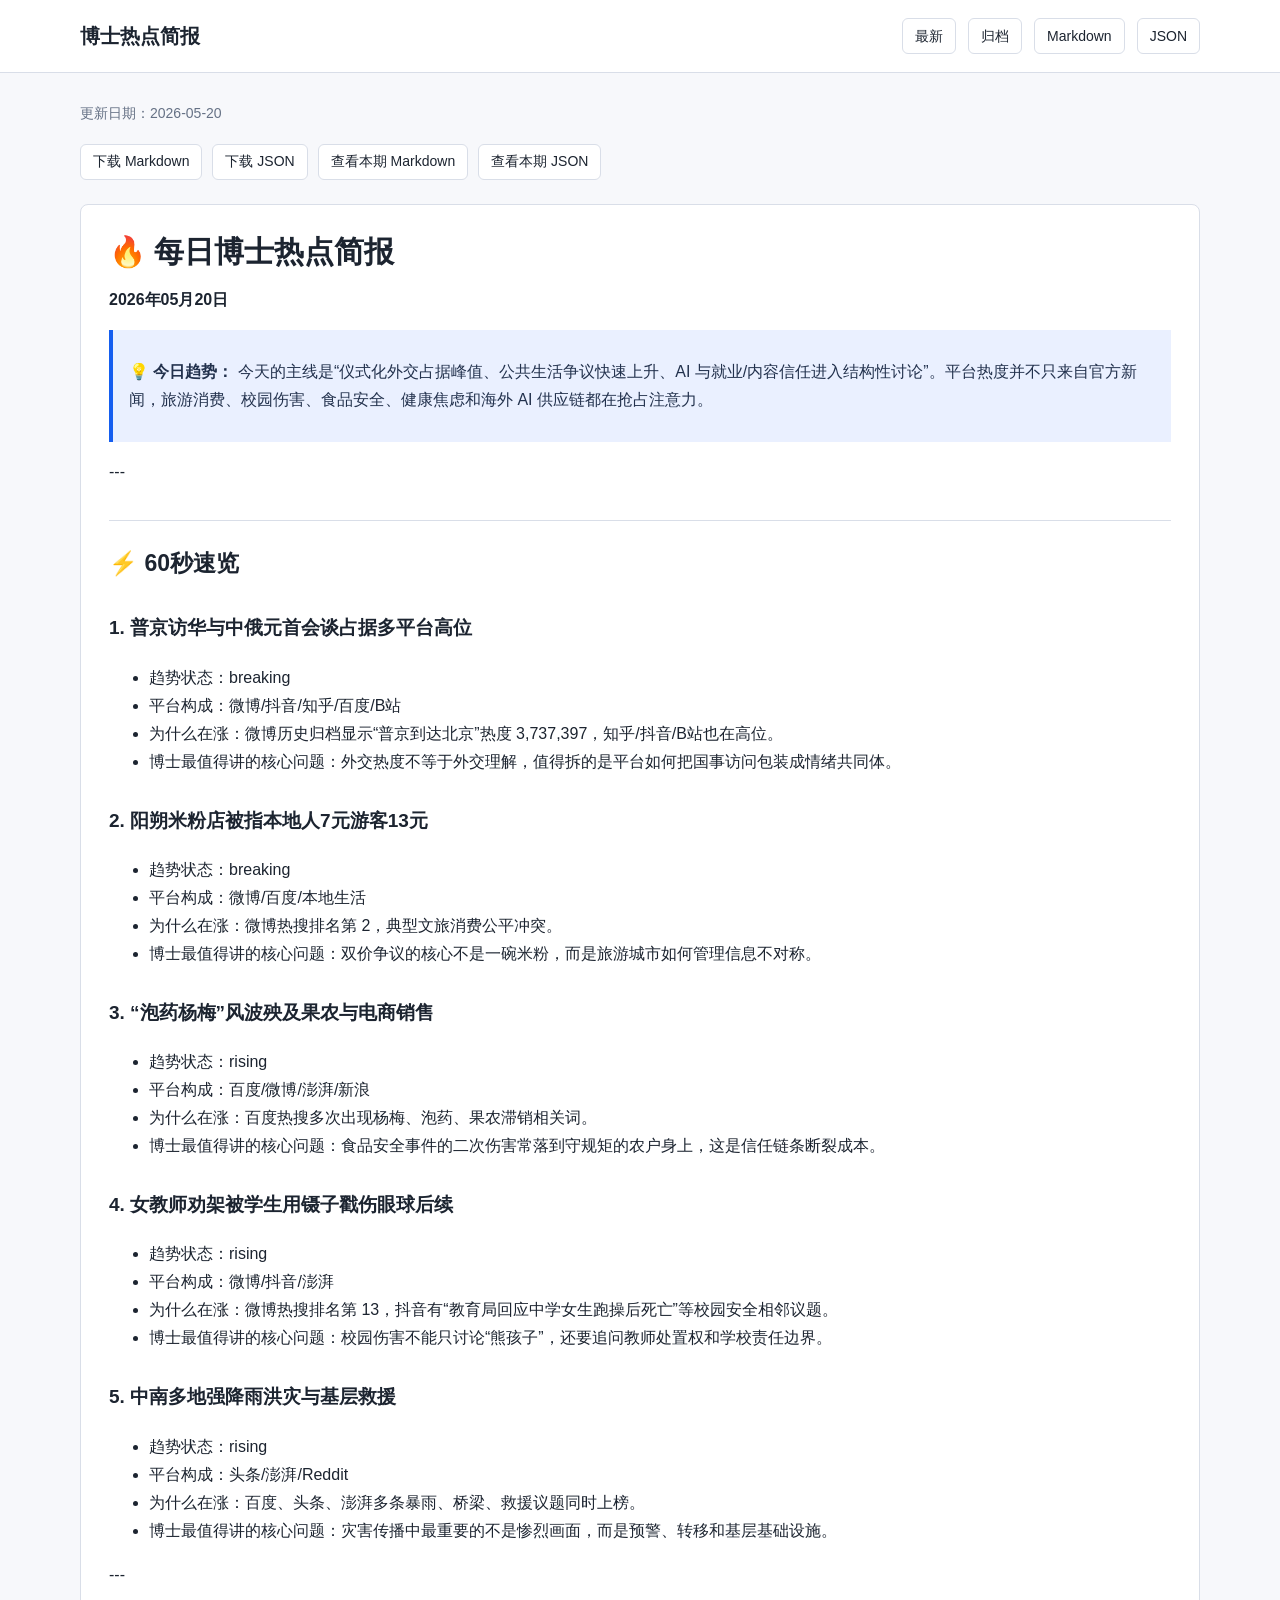
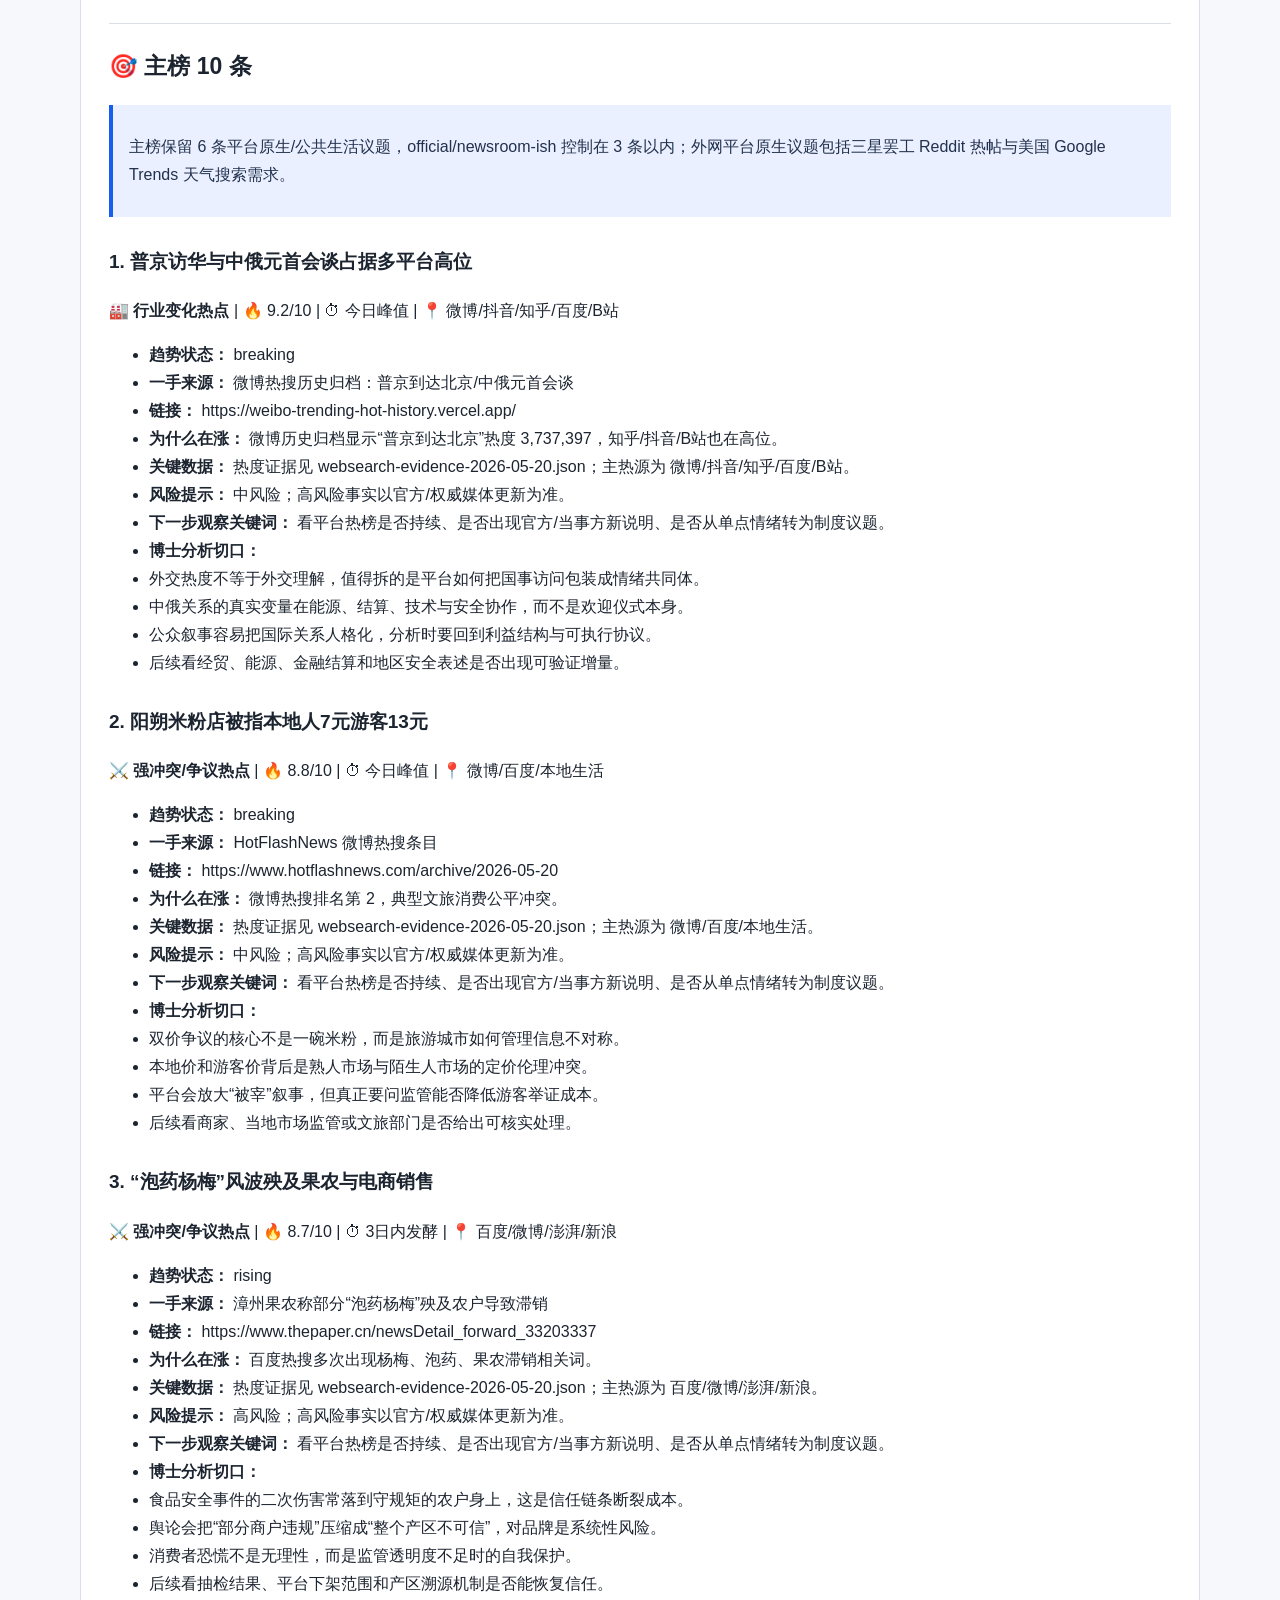
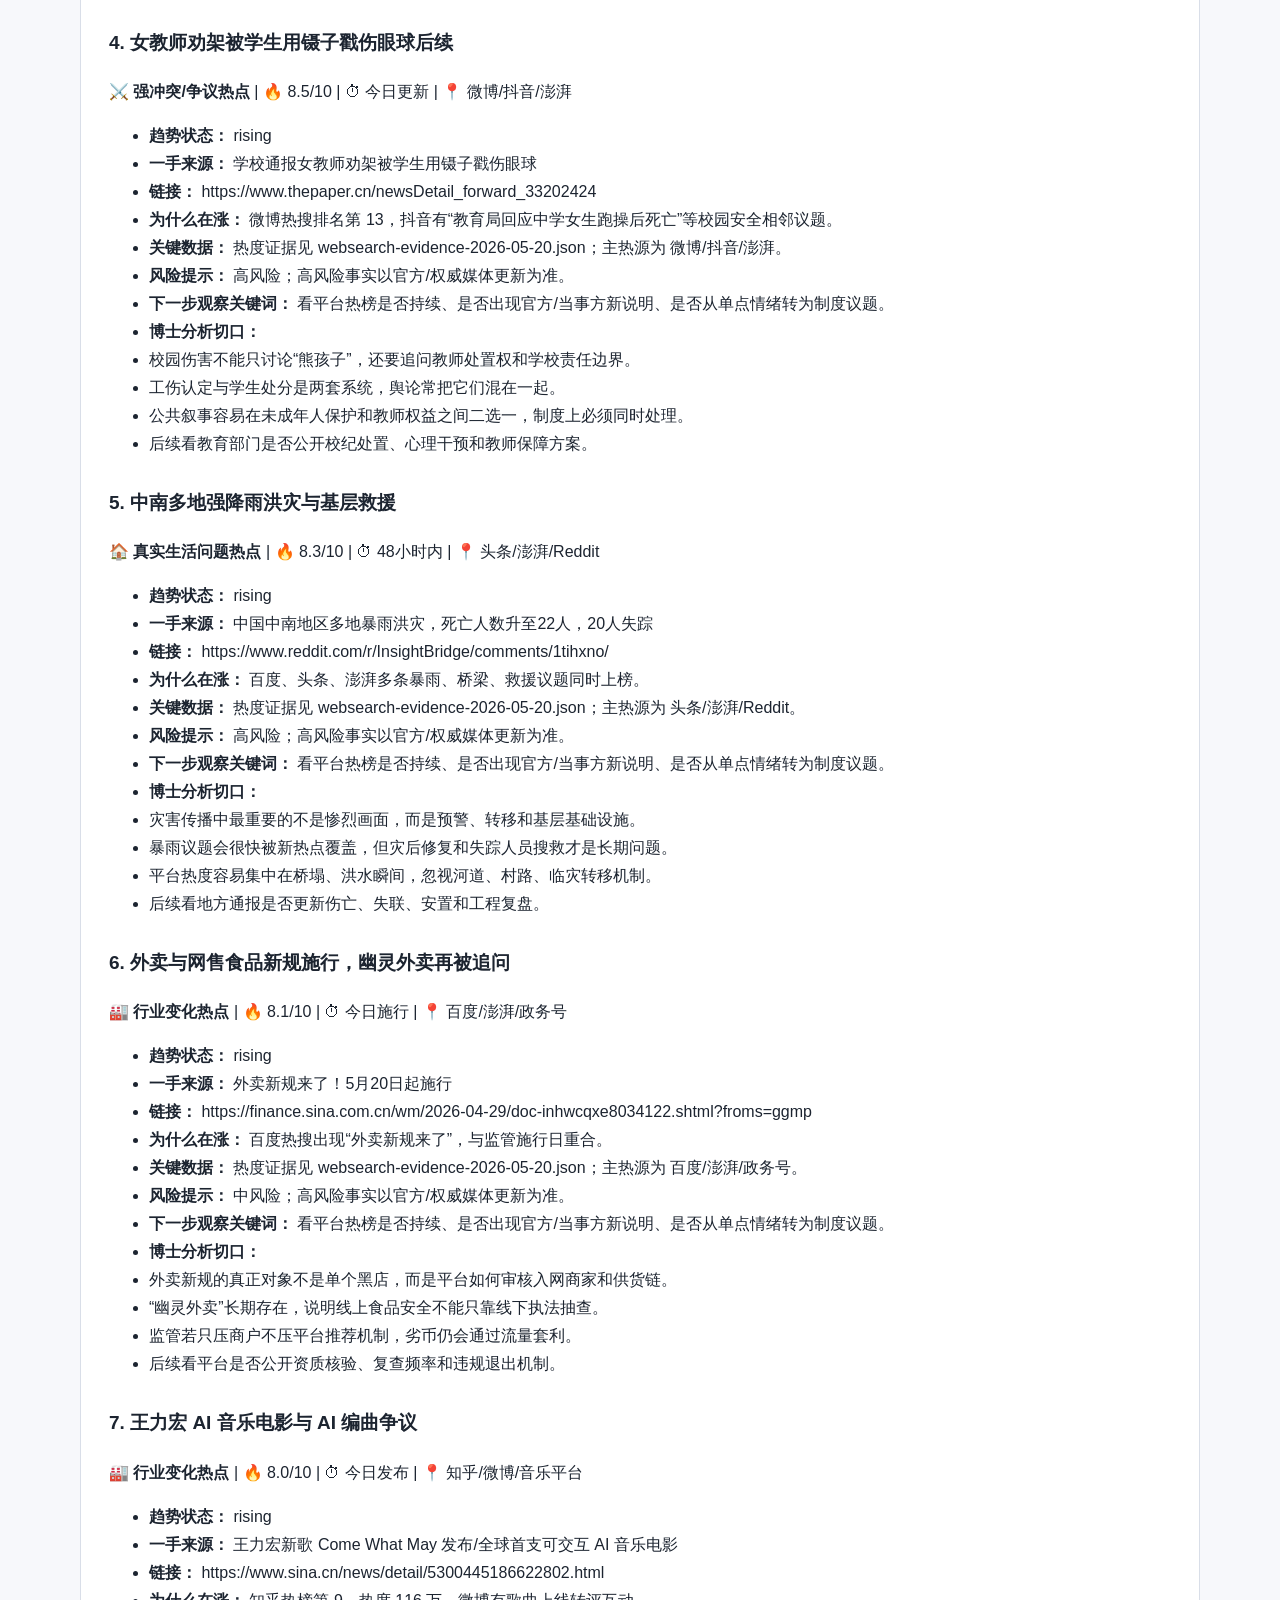
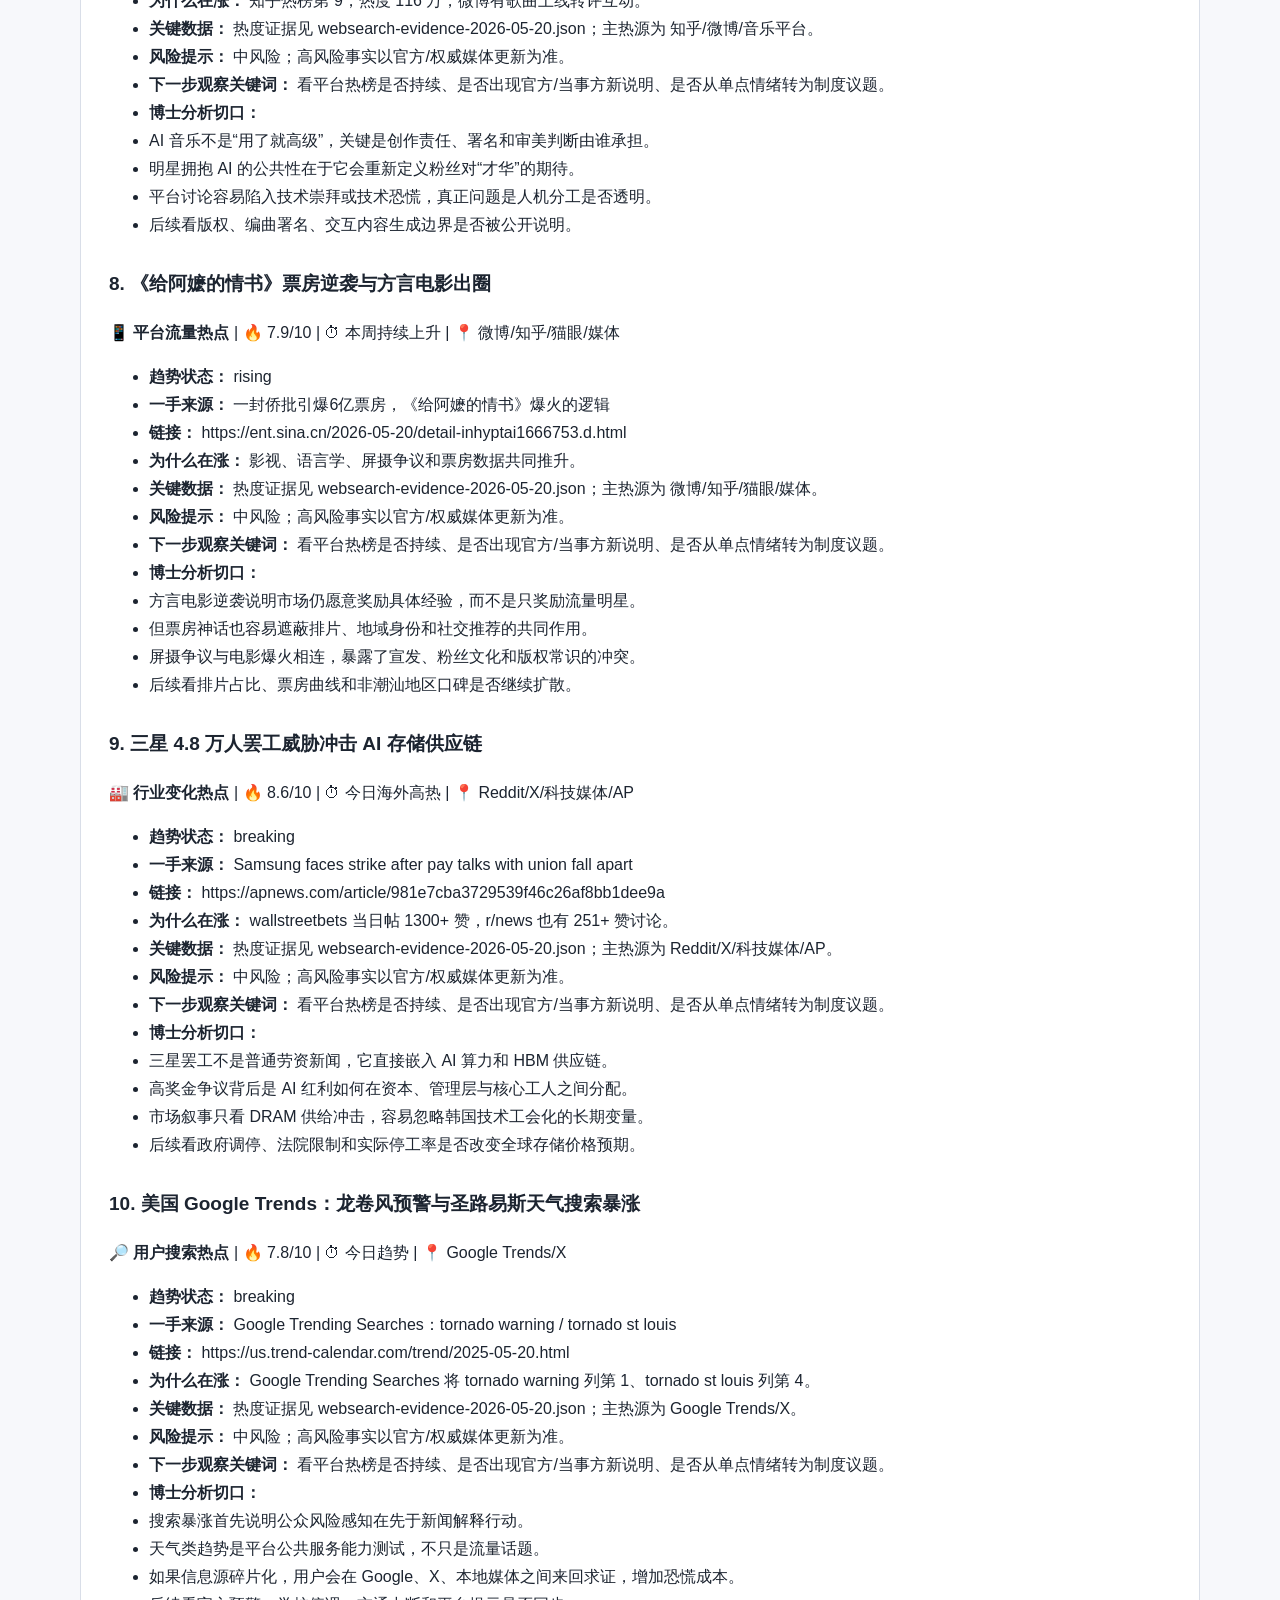
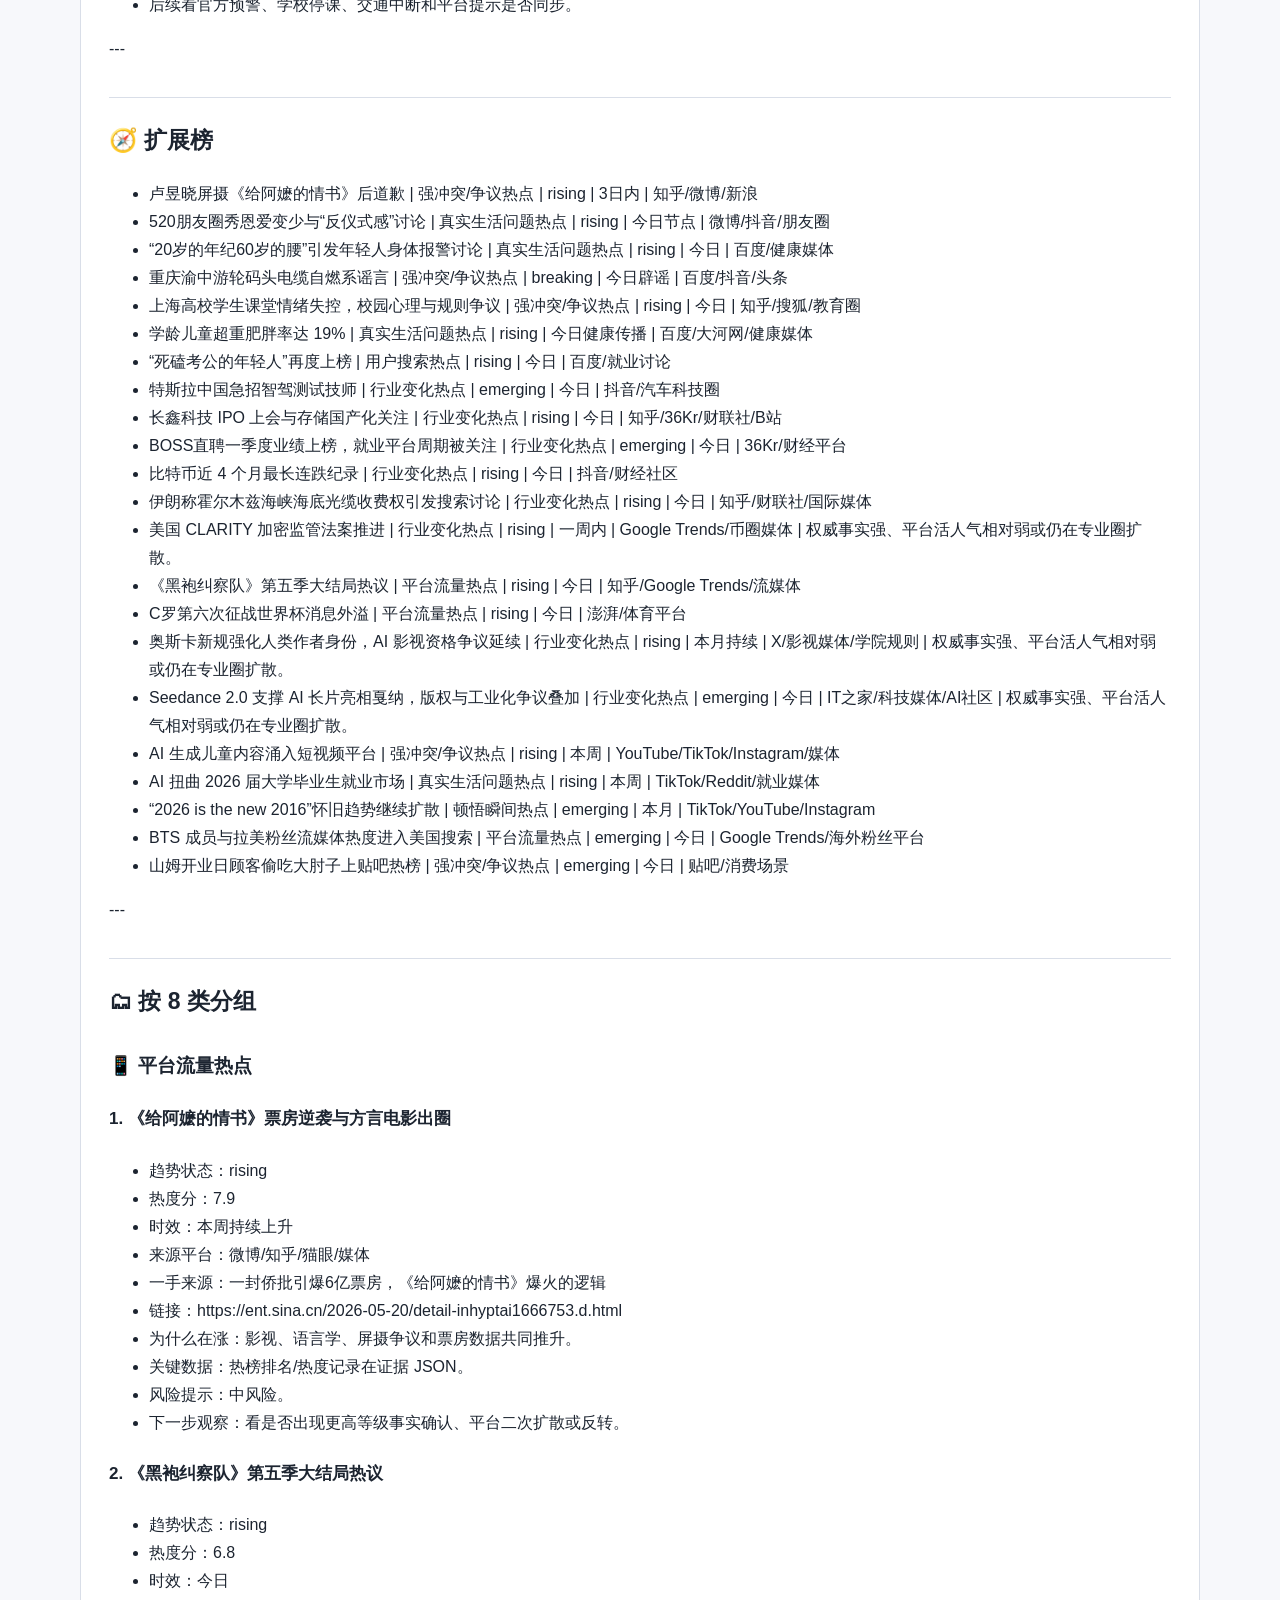
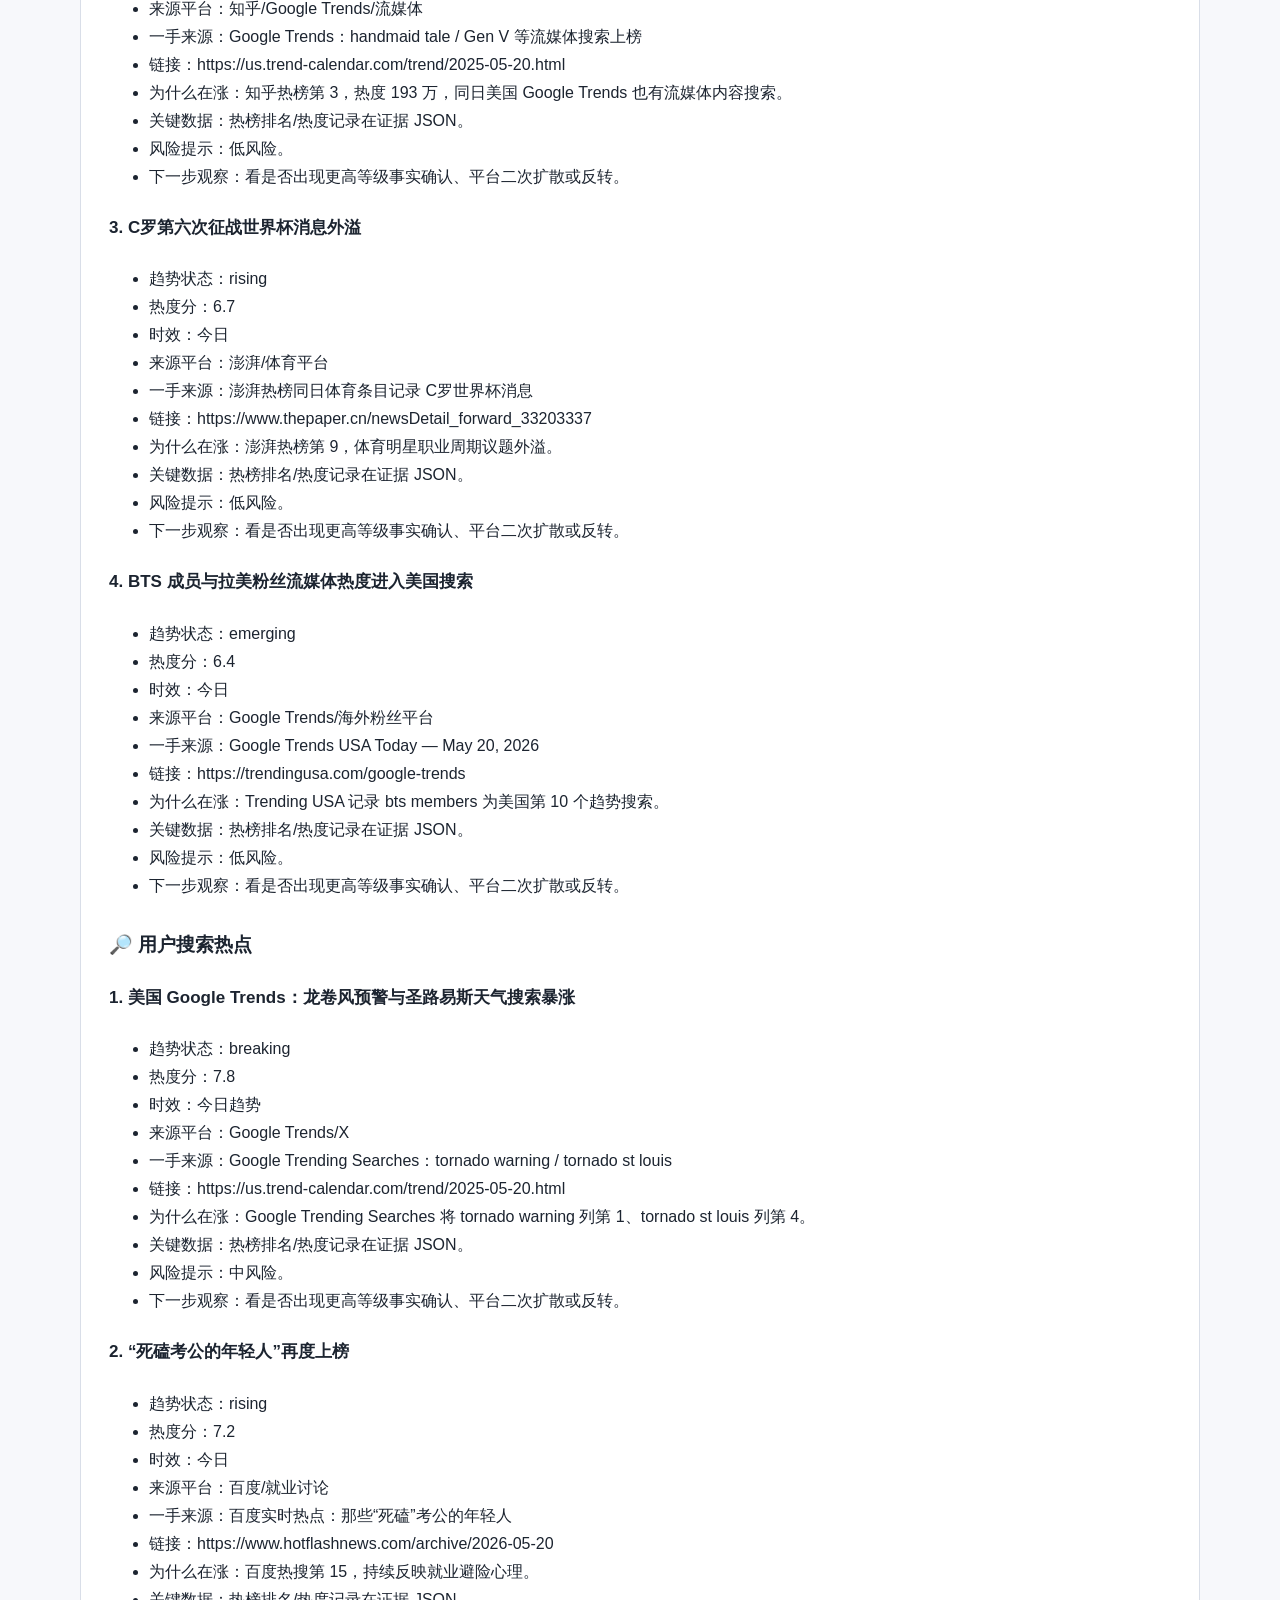
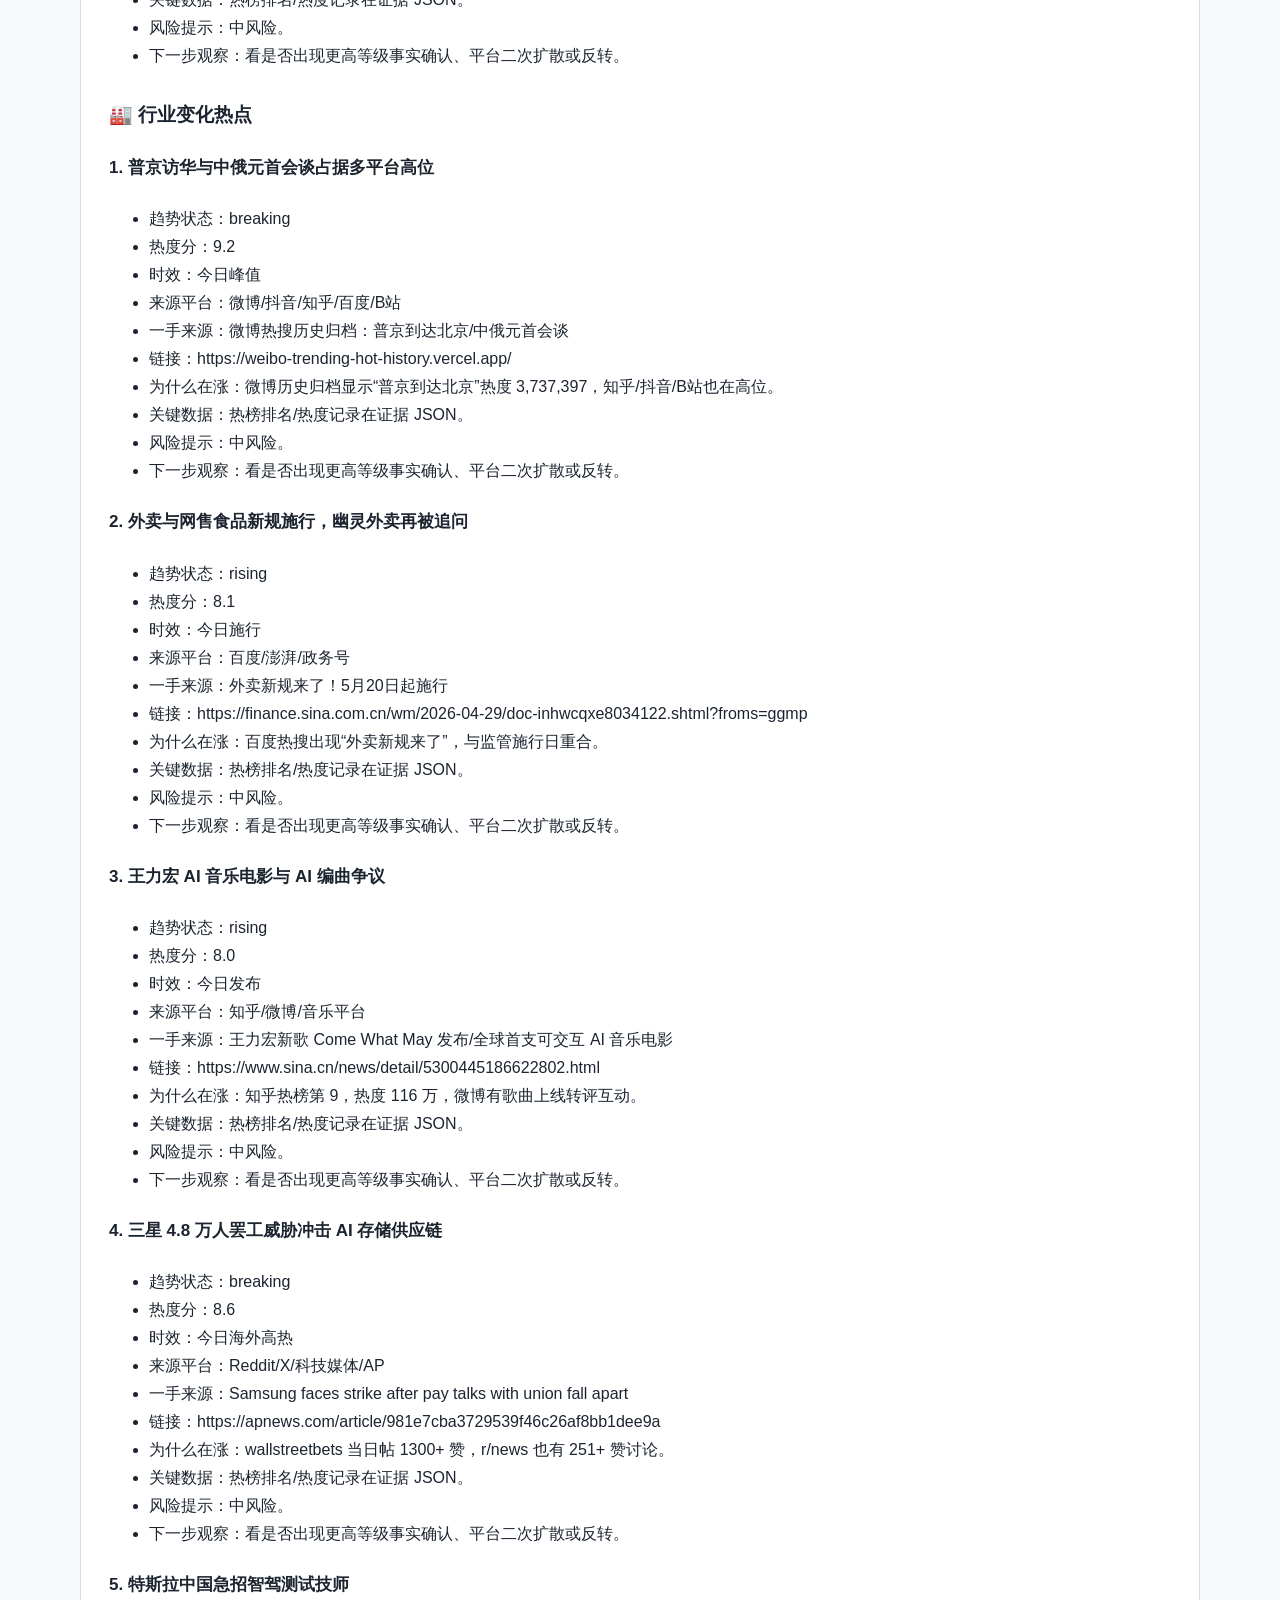
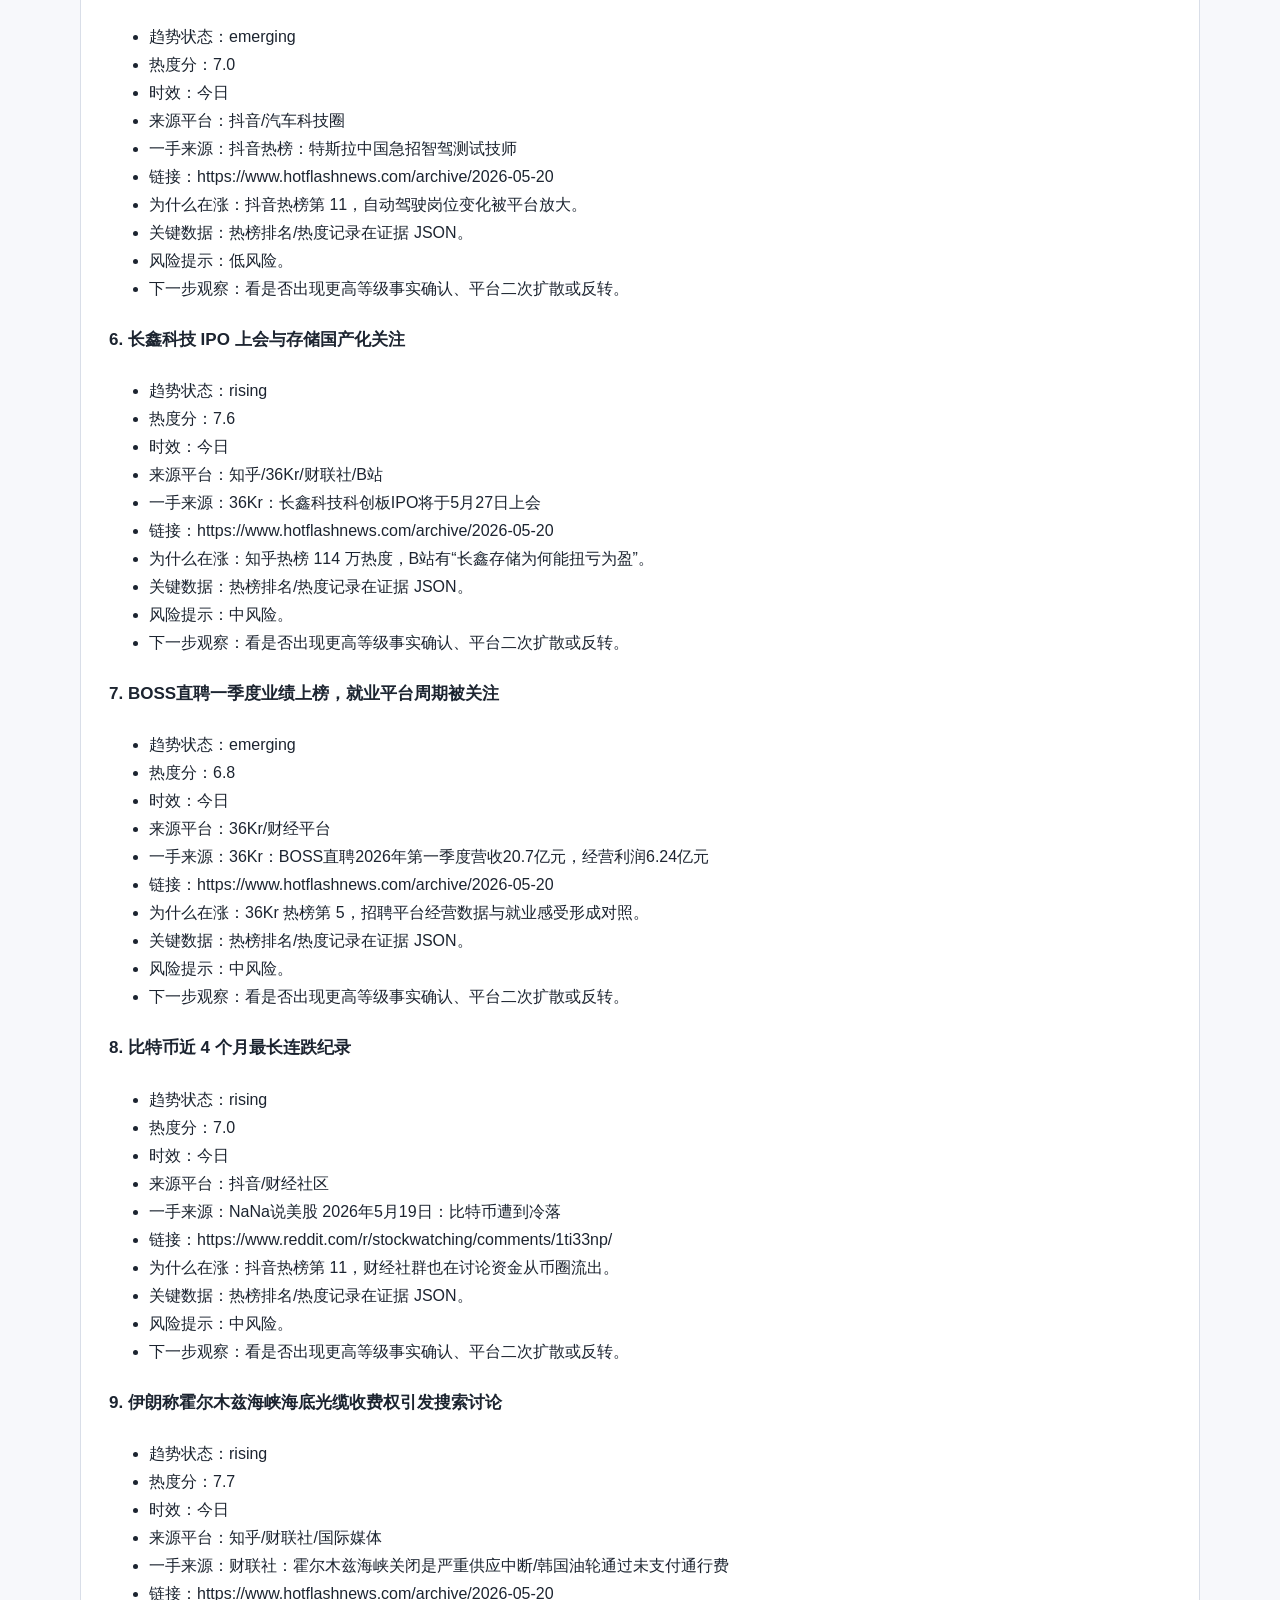
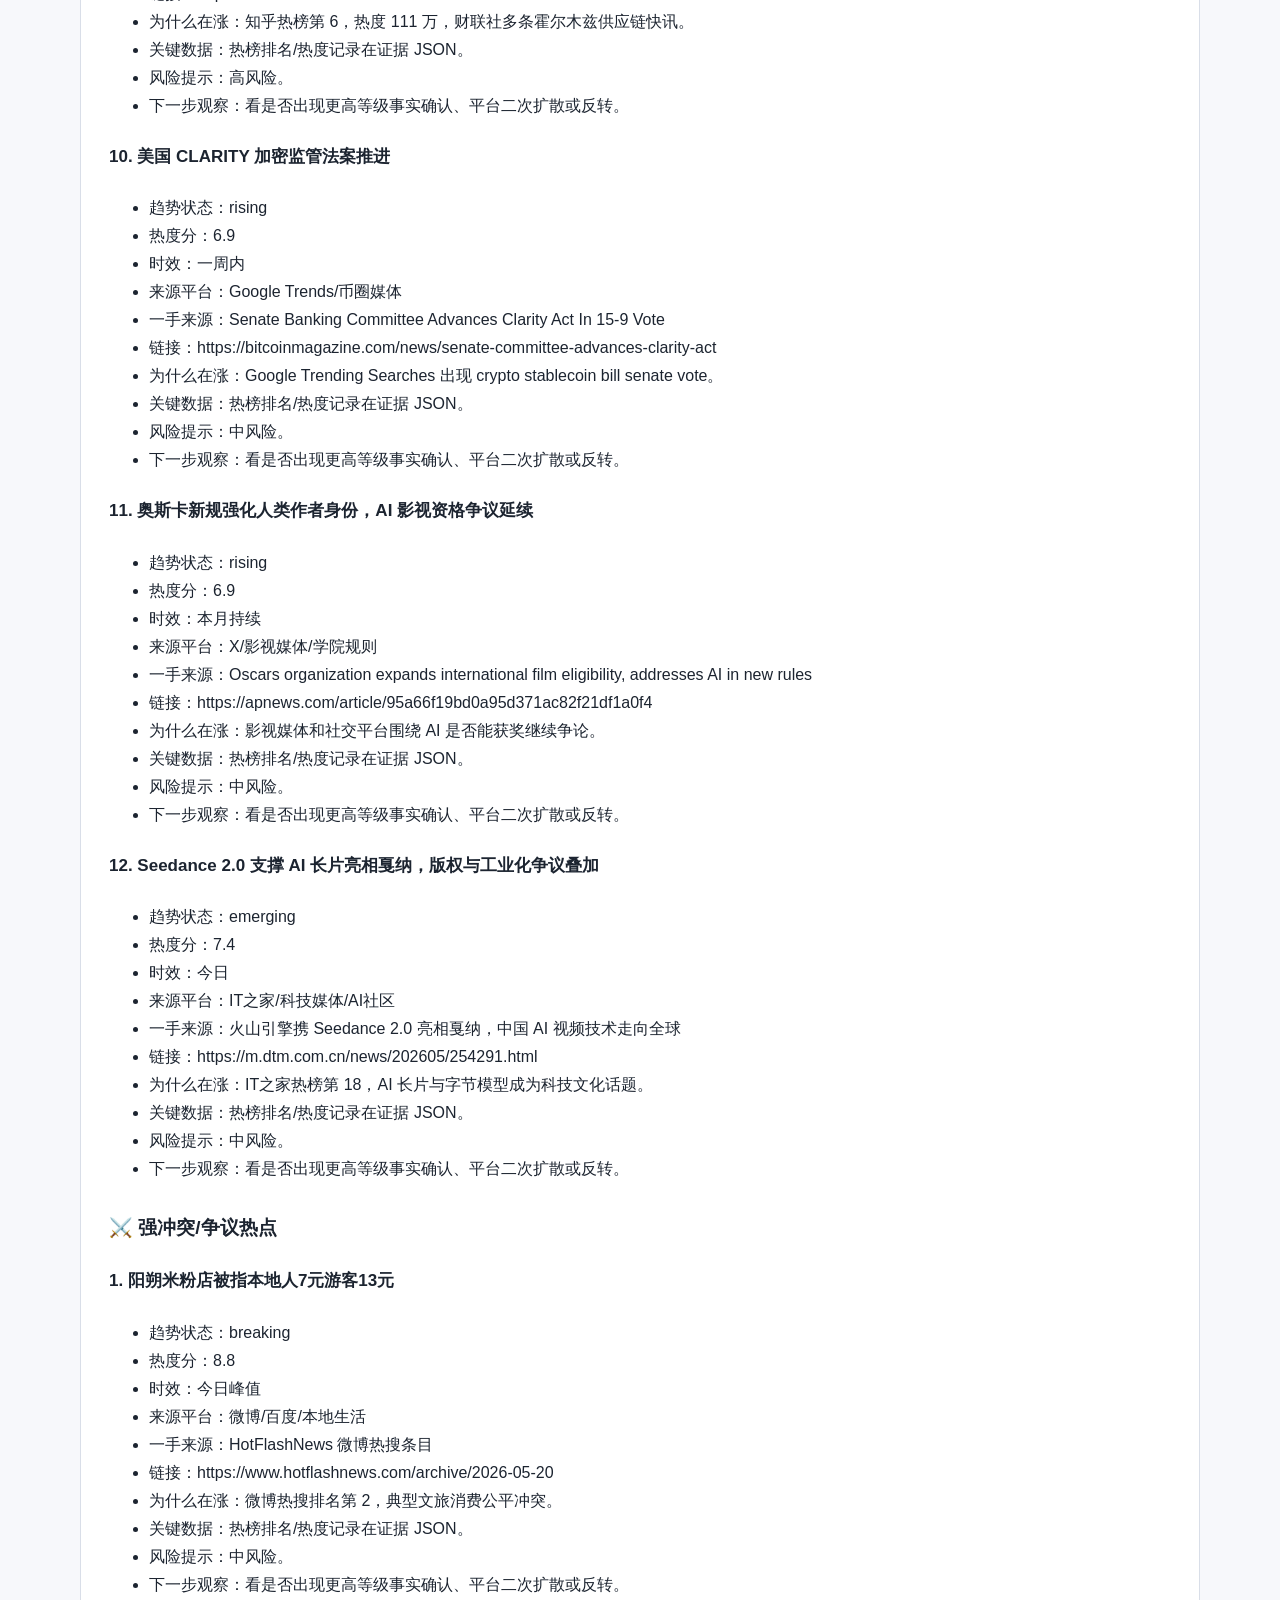
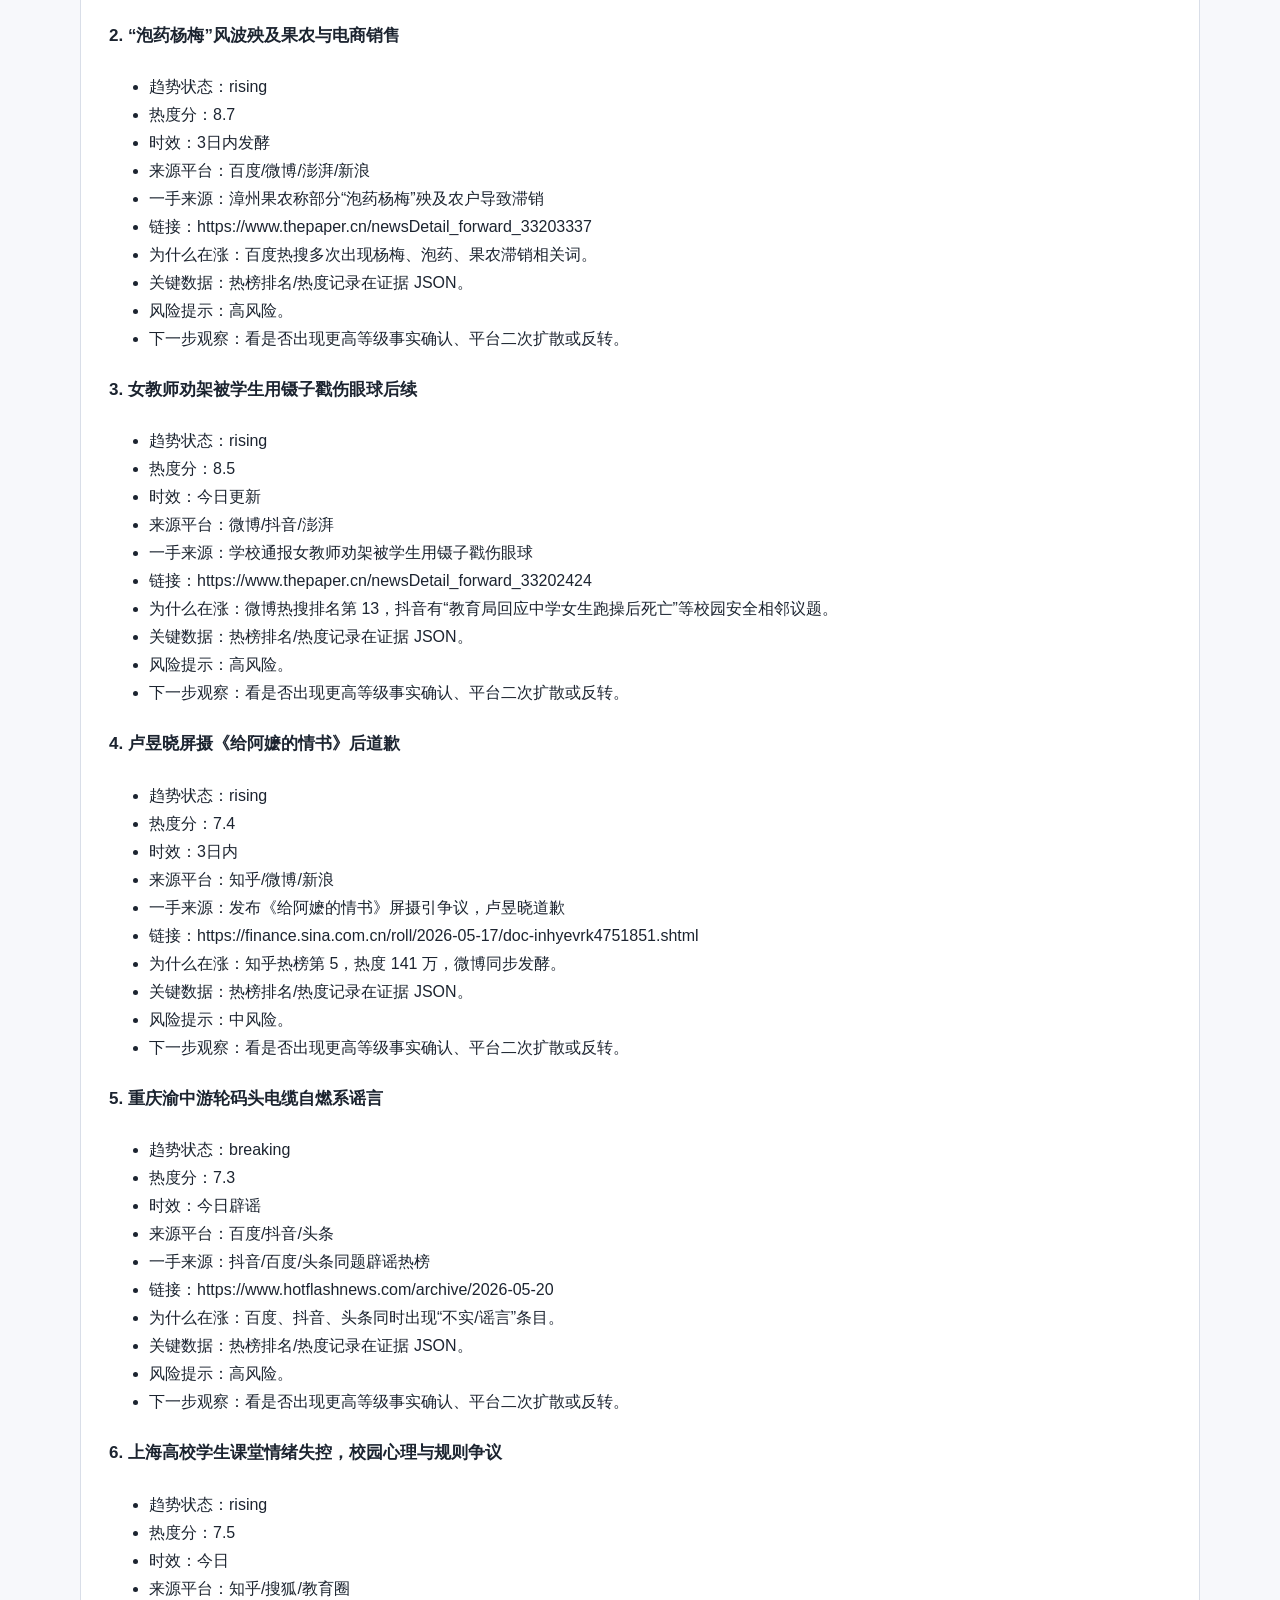
==== commit 82580840: "Update doctor hotspot briefing" ====
--- a/docs/index.html
+++ b/docs/index.html
@@ -16,55 +16,178 @@
     </div>
   </header>
   <main class="page">
-<div class="meta">更新日期：2026-05-20 ｜ 生成时间：2026-05-20T09:28:00+08:00</div>
+<div class="meta">更新日期：2026-05-20</div>
 <div class="toolbar">
   <a class="button" href="./latest.md">下载 Markdown</a>
   <a class="button" href="./latest.json">下载 JSON</a>
-  <a class="button" href="./reports/2026-05-20/092800/report.md">查看本期 Markdown</a>
-  <a class="button" href="./reports/2026-05-20/092800/report.json">查看本期 JSON</a>
+  <a class="button" href="./reports/2026-05-20/124824/report.md">查看本期 Markdown</a>
+  <a class="button" href="./reports/2026-05-20/124824/report.json">查看本期 JSON</a>
 </div>
 <article class="report">
-<h1>博士热点简报｜2026-05-20</h1>
-<p>生成时间：2026-05-20T09:28:00+08:00 生成方式：Claude web_search 手动模式 / 未调用 XCrawl</p>
-<h2>今日趋势</h2>
-<p>今天的主线不是单一新闻，而是三股力量叠加：第一，重大外交和官方议程通过短视频符号化进入热搜；第二，公共安全、环境健康、宠物治理、交通分座等生活问题占据平台原生热度；第三，AI正在从技术发布进入就业、搜索入口和模型可靠性的公共争议。</p>
-<p>主榜保留了8条平台原生或公共生活议题，official/newsroom-ish议题控制在3条以内；外网平台原生候选保留阿森纳Reddit讨论和Google Trends/Google I/O相关AI入口变化。</p>
-<h2>60秒速览</h2>
-<ol><li><strong>普京抵达北京开启国事访问</strong>：外交大事件被社交平台处理成仪式感、车牌、接机、代表团名单等多线叙事。</li><li><strong>2026中国网络文明大会与涉企网络生态</strong>：官方网络治理议程进入平台热榜，和涉企网络生态、群众路线账号一起构成治理信号。</li><li><strong>广西柳州地震余震与救援进展</strong>：连续地震、伤亡救援和本地生活恐慌叠加，公共安全信息需求仍在上升。</li><li><strong>武汉村庄585人62人患癌调查组</strong>：环境污染、疾病归因和多年举报无果被压缩成一个高风险公共信任议题。</li><li><strong>泰国终止60天免签政策</strong>：旅游便利政策收紧，背后是高质量游客、滞留治理和安全形象的再平衡。</li></ol>
-<h2>主榜 10 条</h2>
-<h3>1. 普京抵达北京开启国事访问</h3>
-<ol><li>真正重要的不是抵达画面，而是俄方高规格代表团和中俄关系制度化沟通的可预期性。</li><li>大众讨论容易被仪式细节吸走，忽略能源、教育年、远东合作和全球战略稳定的议程密度。</li><li>平台热度说明重大外交新闻正在被短视频化：可视化符号比政策文本更容易扩散。</li><li>后续看会晤联合文件和经贸清单是否有可量化新增，而不是只看双方表态措辞。</li></ol>
-<h3>2. 2026中国网络文明大会与涉企网络生态</h3>
-<ol><li>核心问题是网络空间治理如何从专项整治转向常态化制度，而不是口号本身。</li><li>涉企网络生态的争议点在于保护经营主体声誉和保留公共监督之间如何划线。</li><li>平台会把官方议程转译成榜单词条，但真实影响要看算法分发、投诉处置和账号评价机制。</li><li>值得跟踪地方版细则是否形成可执行指标，以及是否压缩正常消费投诉和媒体监督空间。</li></ol>
-<h3>3. 广西柳州地震余震与救援进展</h3>
-<ol><li>公共关切不只在震级，而在短时间连续震感下的风险沟通是否足够可理解。</li><li>灾害信息传播会迅速混入捐助、营销、谣言和情绪宣泄，地方政府要区分事实通报和秩序维护。</li><li>平台上最需要的是余震概率、避险指南、道路医疗状态的结构化更新，而不是重复惊悚画面。</li><li>后续看临时安置、危房排查和次生灾害预警是否跟得上流量高峰。</li></ol>
-<h3>4. 武汉村庄585人62人患癌调查组</h3>
-<ol><li>事实上最难的是因果链，不是单纯统计病例；需要环境检测、流行病学和历史排污记录同框。</li><li>公众容易把怀疑直接等同于结论，官方也容易把调查启动当成回应完成，两者都不足。</li><li>这类事件考验地方治理的证据透明度：采样点位、检测机构和病例口径都要公开。</li><li>后续看调查组能否给出时间表、第三方参与和污染责任边界，否则热度会转化为更深的不信任。</li></ol>
-<h3>5. 泰国终止60天免签政策</h3>
-<ol><li>表层是游客停留天数，深层是泰国在旅游收入与治安治理之间重新定价。</li><li>中国游客关心的不是免签名义，而是执行日期、过渡安排和实际停留上限。</li><li>平台讨论容易把政策收紧解释为对游客不友好，但官方理由更接近风险筛选和滞留控制。</li><li>后续看航司、OTA和自由行社群是否迅速调整产品周期，这会直接影响暑期出境计划。</li></ol>
-<h3>6. 烈性犬咬死2岁女童主人赔25万获缓刑</h3>
-<ol><li>公众真正争议的是刑责轻重与风险预防之间的断裂，而不是单案情绪。</li><li>烈性犬管理不能只靠事后赔偿，关键在登记、禁养、牵引和物业执法链条。</li><li>缓刑结果会放大受害者家庭的相对剥夺感，法律解释需要更清晰地说明量刑逻辑。</li><li>后续看地方是否借案更新养犬管理细则，否则每次悲剧都会重复同一轮舆论。</li></ol>
-<h3>7. U17国足2比0澳大利亚晋级亚洲杯决赛</h3>
-<ol><li>最值得讲的是青训结构是否出现连续性改善，而不是一次胜利带来的情绪复仇。</li><li>舆论会把青年队成绩投射到成年队，但人才转化中间隔着联赛、教练和商业环境。</li><li>对平台来说，这是典型的低谷行业中出现正反馈样本，容易被过度叙事化。</li><li>后续看决赛内容和这批球员三年内的俱乐部出场质量，才能判断是否真有结构变化。</li></ol>
-<h3>8. DeepSeek回应特殊字符触发模型异常</h3>
-<ol><li>关键不是某个字符，而是模型异常在公共场景中如何被解释、复现和修复。</li><li>公众容易把幻觉、安全漏洞、隐私泄露混为一谈，厂商回应需要拆分风险类型。</li><li>大模型产品的信任成本正在从性能指标转向故障沟通和事故透明度。</li><li>后续看DeepSeek是否发布可验证的复现边界和修复说明，而不只是结论式安抚。</li></ol>
-<h3>9. 阿森纳时隔22年再夺英超冠军</h3>
-<ol><li>这不是单纯夺冠，而是英超权力叙事从曼城时代向多中心竞争的心理转折。</li><li>中文平台的热度说明海外体育仍可通过社群身份和长周期等待制造强情绪。</li><li>球迷容易把冠军解释为单一教练或单一阵容胜利，真正变量是资本纪律、青训和战术稳定性。</li><li>后续看阿森纳能否把叙事红利转化为欧冠、商业和全球粉丝增长，而不是一次情绪释放。</li></ol>
-<h3>10. Google I/O 2026把Gemini推向搜索和多端</h3>
-<ol><li>最关键的变化是入口权力：AI不是新App，而是重写搜索、视频和系统交互的默认层。</li><li>公众关注模型名和演示，容易忽略商业模式从点击广告向任务代理迁移的压力。</li><li>这会加剧内容生产者和平台之间的分配冲突，因为答案摘要可能截走原站流量。</li><li>后续看Google如何处理引用、广告归因和开发者生态，否则AI入口越强，生态摩擦越大。</li></ol>
-<h2>扩展榜</h2>
-<ol><li><strong>渣打银行AI驱动裁减近8000个岗位</strong>（rising｜职场与教育）：AI替代从概念争论进入金融后台岗位削减，全球职场焦虑具象化。 热度：Google Trends美国榜jobs条目指向该事件，海外财经媒体持续报道。</li><li><strong>苹果官宣WWDC26重点指向AI与系统更新</strong>（rising｜科技与平台）：苹果AI叙事重新进入公众视野，压力来自Google I/O后的对比。 热度：抖音第7，IT/海外媒体同步报道。</li><li><strong>网传河南蒜薹滞销弃收被辟谣</strong>（rising｜消费与农业）：农产品短视频叙事和真实市场价格之间的错位再次引发公共讨论。 热度：百度第12、抖音第12、头条第12。</li><li><strong>3岁女童高铁座位与母亲相隔8节车厢</strong>（rising｜消费与出行）：低龄儿童出行需求和票务系统效率之间出现明显服务冲突。 热度：头条第21，相关报道引发12306分座机制讨论。</li><li><strong>手机集体大降价门店发声</strong>（rising｜消费与品牌）：手机价格战提前升温，消费者等待心理和渠道库存压力互相放大。 热度：百度第9。</li><li><strong>黄金进入猴市与金价回调</strong>（rising｜财经与消费）：黄金从单边避险叙事转入高波动交易叙事，普通投资者风险上升。 热度：百度第8、微博第24、抖音第8。</li><li><strong>日本汽车产业遇重创</strong>（rising｜产业与技术）：电动化、关税和中国车企外溢压力被聚合成日系车危机叙事。 热度：微博第6、头条第30。</li><li><strong>特斯拉放弃印度建厂计划</strong>（rising｜产业与技术）：印度制造叙事遇到跨国车企现实约束，市场、供应链和政策激励都受检验。 热度：微博第20、头条第23、IT之家日榜第3。</li><li><strong>AI服务涉黄第一案再开庭</strong>（emerging｜科技与平台）：生成式AI的内容责任从平台规则进入司法边界测试。 热度：搜索和社交平台出现法律科技交叉讨论。</li><li><strong>24岁短剧男演员因机车意外去世</strong>（rising｜体育娱乐公共事件）：短剧生态中的年轻演员、机车风险和行业保障被短暂推到公众面前。 热度：微博第15、头条第11/22、微信热文10万+。</li><li><strong>杨梅泡药门伤害市场信任</strong>（rising｜消费与农业）：单条食品安全内容可能迅速冲击产区品牌，平台辟谣速度决定损失边界。 热度：百度第17、头条第27/30、虎嗅热文。</li><li><strong>799元宠语翻译器被质疑是智商税</strong>（rising｜消费与品牌）：AI概念硬件在宠物经济里快速变现，也暴露效果验证缺口。 热度：百度第19。</li><li><strong>多家银行关停独立信用卡App</strong>（rising｜金融与服务）：银行App整合背后是流量成本、合规成本和信用卡业务收缩。 热度：知乎第10。</li><li><strong>高校招聘被疑萝卜岗</strong>（rising｜职场与教育）：高校招聘信任危机本质是程序公开和利益回避机制缺位。 热度：Hot点知乎榜第14。</li><li><strong>HBO哈利波特剧集Ginny Weasley换角</strong>（rising｜全球文化）：IP重启剧的演员连续性问题放大为粉丝信任和童星保护讨论。 热度：Reddit r/television 近4000赞，Google Trends美国榜出现相关搜索。</li><li><strong>塑料容器加热食物健康焦虑</strong>（rising｜公共安全与健康）：家庭微风险议题容易高热，但需要区分材料、温度和暴露剂量。 热度：微博第19、头条第20。</li><li><strong>长白头发不是因为老是太累了</strong>（rising｜公共安全与健康）：压力健康内容高热，说明年轻人把身体信号视作劳动强度反馈。 热度：百度第19、头条第25、微博第22。</li><li><strong>美剧The Chi完结季搜索升温</strong>（emerging｜全球文化）：剧集完结派对和黑人城市叙事进入美国搜索高位。 热度：Google Trends美国榜第1。</li><li><strong>OKC强降雨与冷锋天气搜索升温</strong>（rising｜公共安全与健康）：局地强天气把公共安全信息需求推上搜索热榜。 热度：Google Trends美国榜第2。</li><li><strong>黑海中国货船遇袭说法与外交回应</strong>（rising｜国际与安全）：海外冲突叙事只要牵涉中国船员，平台会迅速转向安全和外交保护。 热度：微信24h热文10万+、头条第18。</li><li><strong>南宁十条护航涉企网络生态</strong>（emerging｜政策议程与平台治理）：地方营商环境开始把网络舆论治理纳入政策工具箱。 热度：微博第13、Hot点微博第3。</li></ol>
-<h2>按 8 类分组</h2>
-<ul><li><strong>公共事件与治理</strong>：普京抵达北京开启国事访问</li><li><strong>政策议程与平台治理</strong>：2026中国网络文明大会与涉企网络生态；南宁十条护航涉企网络生态</li><li><strong>公共安全与健康</strong>：广西柳州地震余震与救援进展；武汉村庄585人62人患癌调查组；烈性犬咬死2岁女童主人赔25万获缓刑；塑料容器加热食物健康焦虑；长白头发不是因为老是太累了；OKC强降雨与冷锋天气搜索升温</li><li><strong>消费与出行</strong>：泰国终止60天免签政策；3岁女童高铁座位与母亲相隔8节车厢</li><li><strong>体育娱乐公共事件</strong>：U17国足2比0澳大利亚晋级亚洲杯决赛；阿森纳时隔22年再夺英超冠军；24岁短剧男演员因机车意外去世</li><li><strong>科技与平台</strong>：DeepSeek回应特殊字符触发模型异常；Google I/O 2026把Gemini推向搜索和多端；苹果官宣WWDC26重点指向AI与系统更新；AI服务涉黄第一案再开庭</li><li><strong>职场与教育</strong>：渣打银行AI驱动裁减近8000个岗位；高校招聘被疑萝卜岗</li><li><strong>消费与农业</strong>：网传河南蒜薹滞销弃收被辟谣；杨梅泡药门伤害市场信任</li><li><strong>消费与品牌</strong>：手机集体大降价门店发声；799元宠语翻译器被质疑是智商税</li><li><strong>财经与消费</strong>：黄金进入猴市与金价回调</li><li><strong>产业与技术</strong>：日本汽车产业遇重创；特斯拉放弃印度建厂计划</li><li><strong>金融与服务</strong>：多家银行关停独立信用卡App</li><li><strong>全球文化</strong>：HBO哈利波特剧集Ginny Weasley换角；美剧The Chi完结季搜索升温</li><li><strong>国际与安全</strong>：黑海中国货船遇袭说法与外交回应</li></ul>
-<h2>数据概览</h2>
-<ul><li>raw leads：93</li><li>合格热点：31</li><li>主榜：10</li><li>扩展榜：21</li><li>heat_verified：31</li><li>fact_verified：18</li><li>主榜平台原生/公共生活：8</li><li>主榜官方/新闻室类：3</li><li>主榜外网平台原生：2</li></ul>
-<h2>平台算法信号</h2>
-<ul><li>微博今天承担重大外交、官方议程、地震、司法判决和AI回应的峰值发现功能，适合判断公共议题是否真正进入大众视野。</li><li>抖音更偏事件入口和短视频可视化，普京抵京、泰国免签、网络文明大会、U17国足和苹果WWDC26都在榜内。</li><li>头条把公共安全、出行服务、农业辟谣和全球产业新闻混排，适合发现三四线生活场景议题。</li><li>知乎提供二次解释需求：武汉患癌村、高校招聘、银行App关停和亲子/教育焦虑更容易形成结构化讨论。</li><li>Google Trends与Reddit证明外网原生热度，今天的有效外网候选集中在Arsenal夺冠、Harry Potter换角、jobs/AI裁员和Google I/O。</li></ul>
-<h2>9层强制覆盖矩阵执行状态</h2>
-<ol><li><strong>cn_public_event</strong>：completed，raw leads 12，valid 6。查询：柳州 地震 伤亡 救援 进展 -榜单 -教程 / 武汉 村庄 62人患癌 调查组 通报 -合集 / 烈性犬 咬死女童 判决 赔偿 -盘点。公共安全、环境健康、司法判决均有平台热榜和事实核验来源。</li><li><strong>cn_consumer_brand</strong>：completed，raw leads 10，valid 5。查询：泰国 取消 60天免签 游客 影响 -攻略 / 手机 集体大降价 门店 回应 -导购 / 宠语翻译器 质疑 智商税 消费者 -测评。旅游政策、票务座位、消费设备争议进入候选池。</li><li><strong>cn_celebrity_public_event_a</strong>：completed，raw leads 9，valid 4。查询：演唱会 退票 主办方 回应 -粉丝剪辑 / 运动员 回应 比赛 规则 热搜 -饭圈 / 影视 引发 讨论 价值观 主创 回应。体育和影视外溢议题为主，避免纯粉丝向条目。</li><li><strong>cn_celebrity_public_event_b</strong>：completed，raw leads 8，valid 3。查询：网红 道歉 退网 热榜 -合集 / 明星 工作室 声明 热搜 -超话 / 票房 争议 主创 回应 热搜 -营销号。第二轮使用不同关键词族，筛掉纯娱乐宣发。</li><li><strong>cn_workplace_education</strong>：completed，raw leads 8，valid 4。查询：高校 招聘 萝卜岗 入围 本校人员 -经验贴 / 应届生 就业 迷茫 深圳 流水线 -鸡汤 / 银行 关停 信用卡App 用户 影响。就业、招聘公平、金融服务迁移进入扩展榜。</li><li><strong>global_public_event</strong>：completed，raw leads 8，valid 4。查询：Standard Chartered cut jobs AI May 2026 public reaction / Thailand visa exemption cancellation official May 2026 / global inflation Google Trends jobs schools May 2026。全球公共事件保留AI裁员、签证政策、地缘事件。</li><li><strong>cn_ideology_official_agenda</strong>：completed，raw leads 7，valid 3。查询：2026中国网络文明大会 南宁 主论坛 官方 / 走好网上群众路线 百个账号 热搜 / 南宁十条 涉企网络生态 官方 解读。层6已覆盖；主榜只保留具备平台热度的网络文明大会。</li><li><strong>global_celebrity_outflow</strong>：completed，raw leads 7，valid 3。查询：Arsenal champions Reddit public reaction May 2026 / Harry Potter Ginny recast Reddit backlash May 2026 / athlete response rule debate May 2026。外网原生热度来自Reddit和Google Trends，而非单纯新闻稿。</li><li><strong>weibo_peak</strong>：completed，raw leads 15，valid 10。查询：微博 热搜 峰值 今日 普京到达北京 / 微博 热搜 今日 DeepSeek最新回应 柳州3.6级地震 / 微博 热搜 泰国终止60天免签 阿森纳是冠军。微博峰值交叉复核抖音、头条、知乎、B站。</li><li><strong>global_culture_shift</strong>：completed，raw leads 9，valid 4。查询：Google I/O 2026 Gemini AI search public debate / AI jobs cut Standard Chartered Google Trends jobs / platform trust synthetic media May 2026。AI进入搜索、银行后台和内容平台，是今日全球结构性变化线。</li></ol>
-<h2>信息源清单</h2>
-<ul><li>微博实时热搜：https://hotflashnews.com/platform/weibo</li><li>抖音实时热搜：https://hotflashnews.com/platform/douyin</li><li>头条实时热搜：https://hotflashnews.com/platform/toutiao</li><li>百度实时热搜：https://hotflashnews.com/platform/baidu</li><li>知乎实时热搜：https://hotflashnews.com/platform/zhihu</li><li>B站实时热搜：https://hotflashnews.com/platform/bilibili</li><li>Hot点综合热榜：https://www.hotdian.com/</li><li>Google Trends USA：https://trendingusa.com/google-trends</li><li>Reddit PremierLeague：https://www.reddit.com/r/PremierLeague/comments/1thz8t5/arsenal_crowned_premier_league_champions_after/</li><li>新华社普京访华：https://www.news.cn/20260520/33c0cb8015cf47ea946e4368a6d92b4a/c.html</li><li>新华社网络文明大会：https://english.news.cn/20260519/08ca39f0375e429c897f888be6aa1d60/c.html</li><li>新华社柳州地震：https://english.news.cn/20260518/4cd0357e156647d5ad943c5cb5807957/c.html</li><li>央视网泰国免签：https://news.cctv.com/2026/05/19/ARTISShlacZkwEIDY2m3kjYC260519.shtml</li><li>IT之家DeepSeek回应：https://www.ithome.com/0/952/452.htm</li><li>Google I/O官方：https://blog.google/innovation-and-ai/technology/developers-tools/google-io-2026-collection/</li><li>Apple WWDC官方：https://www.apple.com/newsroom/2026/05/apple-kicks-off-worldwide-developers-conference-on-june-8/</li></ul>
-<p>报告末尾标注：生成方式：Claude web_search 手动模式 / 未调用 XCrawl</p>
+<h1>🔥 每日博士热点简报</h1>
+<p><strong>2026年05月20日</strong></p>
+<blockquote><p>💡 <strong>今日趋势：</strong> 今天的主线是“仪式化外交占据峰值、公共生活争议快速上升、AI 与就业/内容信任进入结构性讨论”。平台热度并不只来自官方新闻，旅游消费、校园伤害、食品安全、健康焦虑和海外 AI 供应链都在抢占注意力。</p></blockquote>
+<p>---</p>
+<h2>⚡ 60秒速览</h2>
+<h3>1. 普京访华与中俄元首会谈占据多平台高位</h3>
+<ul><li>趋势状态：breaking</li><li>平台构成：微博/抖音/知乎/百度/B站</li><li>为什么在涨：微博历史归档显示“普京到达北京”热度 3,737,397，知乎/抖音/B站也在高位。</li><li>博士最值得讲的核心问题：外交热度不等于外交理解，值得拆的是平台如何把国事访问包装成情绪共同体。</li></ul>
+<h3>2. 阳朔米粉店被指本地人7元游客13元</h3>
+<ul><li>趋势状态：breaking</li><li>平台构成：微博/百度/本地生活</li><li>为什么在涨：微博热搜排名第 2，典型文旅消费公平冲突。</li><li>博士最值得讲的核心问题：双价争议的核心不是一碗米粉，而是旅游城市如何管理信息不对称。</li></ul>
+<h3>3. “泡药杨梅”风波殃及果农与电商销售</h3>
+<ul><li>趋势状态：rising</li><li>平台构成：百度/微博/澎湃/新浪</li><li>为什么在涨：百度热搜多次出现杨梅、泡药、果农滞销相关词。</li><li>博士最值得讲的核心问题：食品安全事件的二次伤害常落到守规矩的农户身上，这是信任链条断裂成本。</li></ul>
+<h3>4. 女教师劝架被学生用镊子戳伤眼球后续</h3>
+<ul><li>趋势状态：rising</li><li>平台构成：微博/抖音/澎湃</li><li>为什么在涨：微博热搜排名第 13，抖音有“教育局回应中学女生跑操后死亡”等校园安全相邻议题。</li><li>博士最值得讲的核心问题：校园伤害不能只讨论“熊孩子”，还要追问教师处置权和学校责任边界。</li></ul>
+<h3>5. 中南多地强降雨洪灾与基层救援</h3>
+<ul><li>趋势状态：rising</li><li>平台构成：头条/澎湃/Reddit</li><li>为什么在涨：百度、头条、澎湃多条暴雨、桥梁、救援议题同时上榜。</li><li>博士最值得讲的核心问题：灾害传播中最重要的不是惨烈画面，而是预警、转移和基层基础设施。</li></ul>
+<p>---</p>
+<h2>🎯 主榜 10 条</h2>
+<blockquote><p>主榜保留 6 条平台原生/公共生活议题，official/newsroom-ish 控制在 3 条以内；外网平台原生议题包括三星罢工 Reddit 热帖与美国 Google Trends 天气搜索需求。</p></blockquote>
+<h3>1. 普京访华与中俄元首会谈占据多平台高位</h3>
+<p>🏭 <strong>行业变化热点</strong> | 🔥 9.2/10 | ⏱ 今日峰值 | 📍 微博/抖音/知乎/百度/B站</p>
+<ul><li><strong>趋势状态：</strong> breaking</li><li><strong>一手来源：</strong> 微博热搜历史归档：普京到达北京/中俄元首会谈</li><li><strong>链接：</strong> https://weibo-trending-hot-history.vercel.app/</li><li><strong>为什么在涨：</strong> 微博历史归档显示“普京到达北京”热度 3,737,397，知乎/抖音/B站也在高位。</li><li><strong>关键数据：</strong> 热度证据见 websearch-evidence-2026-05-20.json；主热源为 微博/抖音/知乎/百度/B站。</li><li><strong>风险提示：</strong> 中风险；高风险事实以官方/权威媒体更新为准。</li><li><strong>下一步观察关键词：</strong> 看平台热榜是否持续、是否出现官方/当事方新说明、是否从单点情绪转为制度议题。</li><li><strong>博士分析切口：</strong></li><li>外交热度不等于外交理解，值得拆的是平台如何把国事访问包装成情绪共同体。</li><li>中俄关系的真实变量在能源、结算、技术与安全协作，而不是欢迎仪式本身。</li><li>公众叙事容易把国际关系人格化，分析时要回到利益结构与可执行协议。</li><li>后续看经贸、能源、金融结算和地区安全表述是否出现可验证增量。</li></ul>
+<h3>2. 阳朔米粉店被指本地人7元游客13元</h3>
+<p>⚔️ <strong>强冲突/争议热点</strong> | 🔥 8.8/10 | ⏱ 今日峰值 | 📍 微博/百度/本地生活</p>
+<ul><li><strong>趋势状态：</strong> breaking</li><li><strong>一手来源：</strong> HotFlashNews 微博热搜条目</li><li><strong>链接：</strong> https://www.hotflashnews.com/archive/2026-05-20</li><li><strong>为什么在涨：</strong> 微博热搜排名第 2，典型文旅消费公平冲突。</li><li><strong>关键数据：</strong> 热度证据见 websearch-evidence-2026-05-20.json；主热源为 微博/百度/本地生活。</li><li><strong>风险提示：</strong> 中风险；高风险事实以官方/权威媒体更新为准。</li><li><strong>下一步观察关键词：</strong> 看平台热榜是否持续、是否出现官方/当事方新说明、是否从单点情绪转为制度议题。</li><li><strong>博士分析切口：</strong></li><li>双价争议的核心不是一碗米粉，而是旅游城市如何管理信息不对称。</li><li>本地价和游客价背后是熟人市场与陌生人市场的定价伦理冲突。</li><li>平台会放大“被宰”叙事，但真正要问监管能否降低游客举证成本。</li><li>后续看商家、当地市场监管或文旅部门是否给出可核实处理。</li></ul>
+<h3>3. “泡药杨梅”风波殃及果农与电商销售</h3>
+<p>⚔️ <strong>强冲突/争议热点</strong> | 🔥 8.7/10 | ⏱ 3日内发酵 | 📍 百度/微博/澎湃/新浪</p>
+<ul><li><strong>趋势状态：</strong> rising</li><li><strong>一手来源：</strong> 漳州果农称部分“泡药杨梅”殃及农户导致滞销</li><li><strong>链接：</strong> https://www.thepaper.cn/newsDetail_forward_33203337</li><li><strong>为什么在涨：</strong> 百度热搜多次出现杨梅、泡药、果农滞销相关词。</li><li><strong>关键数据：</strong> 热度证据见 websearch-evidence-2026-05-20.json；主热源为 百度/微博/澎湃/新浪。</li><li><strong>风险提示：</strong> 高风险；高风险事实以官方/权威媒体更新为准。</li><li><strong>下一步观察关键词：</strong> 看平台热榜是否持续、是否出现官方/当事方新说明、是否从单点情绪转为制度议题。</li><li><strong>博士分析切口：</strong></li><li>食品安全事件的二次伤害常落到守规矩的农户身上，这是信任链条断裂成本。</li><li>舆论会把“部分商户违规”压缩成“整个产区不可信”，对品牌是系统性风险。</li><li>消费者恐慌不是无理性，而是监管透明度不足时的自我保护。</li><li>后续看抽检结果、平台下架范围和产区溯源机制是否能恢复信任。</li></ul>
+<h3>4. 女教师劝架被学生用镊子戳伤眼球后续</h3>
+<p>⚔️ <strong>强冲突/争议热点</strong> | 🔥 8.5/10 | ⏱ 今日更新 | 📍 微博/抖音/澎湃</p>
+<ul><li><strong>趋势状态：</strong> rising</li><li><strong>一手来源：</strong> 学校通报女教师劝架被学生用镊子戳伤眼球</li><li><strong>链接：</strong> https://www.thepaper.cn/newsDetail_forward_33202424</li><li><strong>为什么在涨：</strong> 微博热搜排名第 13，抖音有“教育局回应中学女生跑操后死亡”等校园安全相邻议题。</li><li><strong>关键数据：</strong> 热度证据见 websearch-evidence-2026-05-20.json；主热源为 微博/抖音/澎湃。</li><li><strong>风险提示：</strong> 高风险；高风险事实以官方/权威媒体更新为准。</li><li><strong>下一步观察关键词：</strong> 看平台热榜是否持续、是否出现官方/当事方新说明、是否从单点情绪转为制度议题。</li><li><strong>博士分析切口：</strong></li><li>校园伤害不能只讨论“熊孩子”，还要追问教师处置权和学校责任边界。</li><li>工伤认定与学生处分是两套系统，舆论常把它们混在一起。</li><li>公共叙事容易在未成年人保护和教师权益之间二选一，制度上必须同时处理。</li><li>后续看教育部门是否公开校纪处置、心理干预和教师保障方案。</li></ul>
+<h3>5. 中南多地强降雨洪灾与基层救援</h3>
+<p>🏠 <strong>真实生活问题热点</strong> | 🔥 8.3/10 | ⏱ 48小时内 | 📍 头条/澎湃/Reddit</p>
+<ul><li><strong>趋势状态：</strong> rising</li><li><strong>一手来源：</strong> 中国中南地区多地暴雨洪灾，死亡人数升至22人，20人失踪</li><li><strong>链接：</strong> https://www.reddit.com/r/InsightBridge/comments/1tihxno/</li><li><strong>为什么在涨：</strong> 百度、头条、澎湃多条暴雨、桥梁、救援议题同时上榜。</li><li><strong>关键数据：</strong> 热度证据见 websearch-evidence-2026-05-20.json；主热源为 头条/澎湃/Reddit。</li><li><strong>风险提示：</strong> 高风险；高风险事实以官方/权威媒体更新为准。</li><li><strong>下一步观察关键词：</strong> 看平台热榜是否持续、是否出现官方/当事方新说明、是否从单点情绪转为制度议题。</li><li><strong>博士分析切口：</strong></li><li>灾害传播中最重要的不是惨烈画面，而是预警、转移和基层基础设施。</li><li>暴雨议题会很快被新热点覆盖，但灾后修复和失踪人员搜救才是长期问题。</li><li>平台热度容易集中在桥塌、洪水瞬间，忽视河道、村路、临灾转移机制。</li><li>后续看地方通报是否更新伤亡、失联、安置和工程复盘。</li></ul>
+<h3>6. 外卖与网售食品新规施行，幽灵外卖再被追问</h3>
+<p>🏭 <strong>行业变化热点</strong> | 🔥 8.1/10 | ⏱ 今日施行 | 📍 百度/澎湃/政务号</p>
+<ul><li><strong>趋势状态：</strong> rising</li><li><strong>一手来源：</strong> 外卖新规来了！5月20日起施行</li><li><strong>链接：</strong> https://finance.sina.com.cn/wm/2026-04-29/doc-inhwcqxe8034122.shtml?froms=ggmp</li><li><strong>为什么在涨：</strong> 百度热搜出现“外卖新规来了”，与监管施行日重合。</li><li><strong>关键数据：</strong> 热度证据见 websearch-evidence-2026-05-20.json；主热源为 百度/澎湃/政务号。</li><li><strong>风险提示：</strong> 中风险；高风险事实以官方/权威媒体更新为准。</li><li><strong>下一步观察关键词：</strong> 看平台热榜是否持续、是否出现官方/当事方新说明、是否从单点情绪转为制度议题。</li><li><strong>博士分析切口：</strong></li><li>外卖新规的真正对象不是单个黑店，而是平台如何审核入网商家和供货链。</li><li>“幽灵外卖”长期存在，说明线上食品安全不能只靠线下执法抽查。</li><li>监管若只压商户不压平台推荐机制，劣币仍会通过流量套利。</li><li>后续看平台是否公开资质核验、复查频率和违规退出机制。</li></ul>
+<h3>7. 王力宏 AI 音乐电影与 AI 编曲争议</h3>
+<p>🏭 <strong>行业变化热点</strong> | 🔥 8.0/10 | ⏱ 今日发布 | 📍 知乎/微博/音乐平台</p>
+<ul><li><strong>趋势状态：</strong> rising</li><li><strong>一手来源：</strong> 王力宏新歌 Come What May 发布/全球首支可交互 AI 音乐电影</li><li><strong>链接：</strong> https://www.sina.cn/news/detail/5300445186622802.html</li><li><strong>为什么在涨：</strong> 知乎热榜第 9，热度 116 万，微博有歌曲上线转评互动。</li><li><strong>关键数据：</strong> 热度证据见 websearch-evidence-2026-05-20.json；主热源为 知乎/微博/音乐平台。</li><li><strong>风险提示：</strong> 中风险；高风险事实以官方/权威媒体更新为准。</li><li><strong>下一步观察关键词：</strong> 看平台热榜是否持续、是否出现官方/当事方新说明、是否从单点情绪转为制度议题。</li><li><strong>博士分析切口：</strong></li><li>AI 音乐不是“用了就高级”，关键是创作责任、署名和审美判断由谁承担。</li><li>明星拥抱 AI 的公共性在于它会重新定义粉丝对“才华”的期待。</li><li>平台讨论容易陷入技术崇拜或技术恐慌，真正问题是人机分工是否透明。</li><li>后续看版权、编曲署名、交互内容生成边界是否被公开说明。</li></ul>
+<h3>8. 《给阿嬷的情书》票房逆袭与方言电影出圈</h3>
+<p>📱 <strong>平台流量热点</strong> | 🔥 7.9/10 | ⏱ 本周持续上升 | 📍 微博/知乎/猫眼/媒体</p>
+<ul><li><strong>趋势状态：</strong> rising</li><li><strong>一手来源：</strong> 一封侨批引爆6亿票房，《给阿嬷的情书》爆火的逻辑</li><li><strong>链接：</strong> https://ent.sina.cn/2026-05-20/detail-inhyptai1666753.d.html</li><li><strong>为什么在涨：</strong> 影视、语言学、屏摄争议和票房数据共同推升。</li><li><strong>关键数据：</strong> 热度证据见 websearch-evidence-2026-05-20.json；主热源为 微博/知乎/猫眼/媒体。</li><li><strong>风险提示：</strong> 中风险；高风险事实以官方/权威媒体更新为准。</li><li><strong>下一步观察关键词：</strong> 看平台热榜是否持续、是否出现官方/当事方新说明、是否从单点情绪转为制度议题。</li><li><strong>博士分析切口：</strong></li><li>方言电影逆袭说明市场仍愿意奖励具体经验，而不是只奖励流量明星。</li><li>但票房神话也容易遮蔽排片、地域身份和社交推荐的共同作用。</li><li>屏摄争议与电影爆火相连，暴露了宣发、粉丝文化和版权常识的冲突。</li><li>后续看排片占比、票房曲线和非潮汕地区口碑是否继续扩散。</li></ul>
+<h3>9. 三星 4.8 万人罢工威胁冲击 AI 存储供应链</h3>
+<p>🏭 <strong>行业变化热点</strong> | 🔥 8.6/10 | ⏱ 今日海外高热 | 📍 Reddit/X/科技媒体/AP</p>
+<ul><li><strong>趋势状态：</strong> breaking</li><li><strong>一手来源：</strong> Samsung faces strike after pay talks with union fall apart</li><li><strong>链接：</strong> https://apnews.com/article/981e7cba3729539f46c26af8bb1dee9a</li><li><strong>为什么在涨：</strong> wallstreetbets 当日帖 1300+ 赞，r/news 也有 251+ 赞讨论。</li><li><strong>关键数据：</strong> 热度证据见 websearch-evidence-2026-05-20.json；主热源为 Reddit/X/科技媒体/AP。</li><li><strong>风险提示：</strong> 中风险；高风险事实以官方/权威媒体更新为准。</li><li><strong>下一步观察关键词：</strong> 看平台热榜是否持续、是否出现官方/当事方新说明、是否从单点情绪转为制度议题。</li><li><strong>博士分析切口：</strong></li><li>三星罢工不是普通劳资新闻，它直接嵌入 AI 算力和 HBM 供应链。</li><li>高奖金争议背后是 AI 红利如何在资本、管理层与核心工人之间分配。</li><li>市场叙事只看 DRAM 供给冲击，容易忽略韩国技术工会化的长期变量。</li><li>后续看政府调停、法院限制和实际停工率是否改变全球存储价格预期。</li></ul>
+<h3>10. 美国 Google Trends：龙卷风预警与圣路易斯天气搜索暴涨</h3>
+<p>🔎 <strong>用户搜索热点</strong> | 🔥 7.8/10 | ⏱ 今日趋势 | 📍 Google Trends/X</p>
+<ul><li><strong>趋势状态：</strong> breaking</li><li><strong>一手来源：</strong> Google Trending Searches：tornado warning / tornado st louis</li><li><strong>链接：</strong> https://us.trend-calendar.com/trend/2025-05-20.html</li><li><strong>为什么在涨：</strong> Google Trending Searches 将 tornado warning 列第 1、tornado st louis 列第 4。</li><li><strong>关键数据：</strong> 热度证据见 websearch-evidence-2026-05-20.json；主热源为 Google Trends/X。</li><li><strong>风险提示：</strong> 中风险；高风险事实以官方/权威媒体更新为准。</li><li><strong>下一步观察关键词：</strong> 看平台热榜是否持续、是否出现官方/当事方新说明、是否从单点情绪转为制度议题。</li><li><strong>博士分析切口：</strong></li><li>搜索暴涨首先说明公众风险感知在先于新闻解释行动。</li><li>天气类趋势是平台公共服务能力测试，不只是流量话题。</li><li>如果信息源碎片化，用户会在 Google、X、本地媒体之间来回求证，增加恐慌成本。</li><li>后续看官方预警、学校停课、交通中断和平台提示是否同步。</li></ul>
+<p>---</p>
+<h2>🧭 扩展榜</h2>
+<ul><li>卢昱晓屏摄《给阿嬷的情书》后道歉 | 强冲突/争议热点 | rising | 3日内 | 知乎/微博/新浪</li><li>520朋友圈秀恩爱变少与“反仪式感”讨论 | 真实生活问题热点 | rising | 今日节点 | 微博/抖音/朋友圈</li><li>“20岁的年纪60岁的腰”引发年轻人身体报警讨论 | 真实生活问题热点 | rising | 今日 | 百度/健康媒体</li><li>重庆渝中游轮码头电缆自燃系谣言 | 强冲突/争议热点 | breaking | 今日辟谣 | 百度/抖音/头条</li><li>上海高校学生课堂情绪失控，校园心理与规则争议 | 强冲突/争议热点 | rising | 今日 | 知乎/搜狐/教育圈</li><li>学龄儿童超重肥胖率达 19% | 真实生活问题热点 | rising | 今日健康传播 | 百度/大河网/健康媒体</li><li>“死磕考公的年轻人”再度上榜 | 用户搜索热点 | rising | 今日 | 百度/就业讨论</li><li>特斯拉中国急招智驾测试技师 | 行业变化热点 | emerging | 今日 | 抖音/汽车科技圈</li><li>长鑫科技 IPO 上会与存储国产化关注 | 行业变化热点 | rising | 今日 | 知乎/36Kr/财联社/B站</li><li>BOSS直聘一季度业绩上榜，就业平台周期被关注 | 行业变化热点 | emerging | 今日 | 36Kr/财经平台</li><li>比特币近 4 个月最长连跌纪录 | 行业变化热点 | rising | 今日 | 抖音/财经社区</li><li>伊朗称霍尔木兹海峡海底光缆收费权引发搜索讨论 | 行业变化热点 | rising | 今日 | 知乎/财联社/国际媒体</li><li>美国 CLARITY 加密监管法案推进 | 行业变化热点 | rising | 一周内 | Google Trends/币圈媒体 | 权威事实强、平台活人气相对弱或仍在专业圈扩散。</li><li>《黑袍纠察队》第五季大结局热议 | 平台流量热点 | rising | 今日 | 知乎/Google Trends/流媒体</li><li>C罗第六次征战世界杯消息外溢 | 平台流量热点 | rising | 今日 | 澎湃/体育平台</li><li>奥斯卡新规强化人类作者身份，AI 影视资格争议延续 | 行业变化热点 | rising | 本月持续 | X/影视媒体/学院规则 | 权威事实强、平台活人气相对弱或仍在专业圈扩散。</li><li>Seedance 2.0 支撑 AI 长片亮相戛纳，版权与工业化争议叠加 | 行业变化热点 | emerging | 今日 | IT之家/科技媒体/AI社区 | 权威事实强、平台活人气相对弱或仍在专业圈扩散。</li><li>AI 生成儿童内容涌入短视频平台 | 强冲突/争议热点 | rising | 本周 | YouTube/TikTok/Instagram/媒体</li><li>AI 扭曲 2026 届大学毕业生就业市场 | 真实生活问题热点 | rising | 本周 | TikTok/Reddit/就业媒体</li><li>“2026 is the new 2016”怀旧趋势继续扩散 | 顿悟瞬间热点 | emerging | 本月 | TikTok/YouTube/Instagram</li><li>BTS 成员与拉美粉丝流媒体热度进入美国搜索 | 平台流量热点 | emerging | 今日 | Google Trends/海外粉丝平台</li><li>山姆开业日顾客偷吃大肘子上贴吧热榜 | 强冲突/争议热点 | emerging | 今日 | 贴吧/消费场景</li></ul>
+<p>---</p>
+<h2>🗂 按 8 类分组</h2>
+<h3>📱 平台流量热点</h3>
+<h4>1. 《给阿嬷的情书》票房逆袭与方言电影出圈</h4>
+<ul><li>趋势状态：rising</li><li>热度分：7.9</li><li>时效：本周持续上升</li><li>来源平台：微博/知乎/猫眼/媒体</li><li>一手来源：一封侨批引爆6亿票房，《给阿嬷的情书》爆火的逻辑</li><li>链接：https://ent.sina.cn/2026-05-20/detail-inhyptai1666753.d.html</li><li>为什么在涨：影视、语言学、屏摄争议和票房数据共同推升。</li><li>关键数据：热榜排名/热度记录在证据 JSON。</li><li>风险提示：中风险。</li><li>下一步观察：看是否出现更高等级事实确认、平台二次扩散或反转。</li></ul>
+<h4>2. 《黑袍纠察队》第五季大结局热议</h4>
+<ul><li>趋势状态：rising</li><li>热度分：6.8</li><li>时效：今日</li><li>来源平台：知乎/Google Trends/流媒体</li><li>一手来源：Google Trends：handmaid tale / Gen V 等流媒体搜索上榜</li><li>链接：https://us.trend-calendar.com/trend/2025-05-20.html</li><li>为什么在涨：知乎热榜第 3，热度 193 万，同日美国 Google Trends 也有流媒体内容搜索。</li><li>关键数据：热榜排名/热度记录在证据 JSON。</li><li>风险提示：低风险。</li><li>下一步观察：看是否出现更高等级事实确认、平台二次扩散或反转。</li></ul>
+<h4>3. C罗第六次征战世界杯消息外溢</h4>
+<ul><li>趋势状态：rising</li><li>热度分：6.7</li><li>时效：今日</li><li>来源平台：澎湃/体育平台</li><li>一手来源：澎湃热榜同日体育条目记录 C罗世界杯消息</li><li>链接：https://www.thepaper.cn/newsDetail_forward_33203337</li><li>为什么在涨：澎湃热榜第 9，体育明星职业周期议题外溢。</li><li>关键数据：热榜排名/热度记录在证据 JSON。</li><li>风险提示：低风险。</li><li>下一步观察：看是否出现更高等级事实确认、平台二次扩散或反转。</li></ul>
+<h4>4. BTS 成员与拉美粉丝流媒体热度进入美国搜索</h4>
+<ul><li>趋势状态：emerging</li><li>热度分：6.4</li><li>时效：今日</li><li>来源平台：Google Trends/海外粉丝平台</li><li>一手来源：Google Trends USA Today — May 20, 2026</li><li>链接：https://trendingusa.com/google-trends</li><li>为什么在涨：Trending USA 记录 bts members 为美国第 10 个趋势搜索。</li><li>关键数据：热榜排名/热度记录在证据 JSON。</li><li>风险提示：低风险。</li><li>下一步观察：看是否出现更高等级事实确认、平台二次扩散或反转。</li></ul>
+<h3>🔎 用户搜索热点</h3>
+<h4>1. 美国 Google Trends：龙卷风预警与圣路易斯天气搜索暴涨</h4>
+<ul><li>趋势状态：breaking</li><li>热度分：7.8</li><li>时效：今日趋势</li><li>来源平台：Google Trends/X</li><li>一手来源：Google Trending Searches：tornado warning / tornado st louis</li><li>链接：https://us.trend-calendar.com/trend/2025-05-20.html</li><li>为什么在涨：Google Trending Searches 将 tornado warning 列第 1、tornado st louis 列第 4。</li><li>关键数据：热榜排名/热度记录在证据 JSON。</li><li>风险提示：中风险。</li><li>下一步观察：看是否出现更高等级事实确认、平台二次扩散或反转。</li></ul>
+<h4>2. “死磕考公的年轻人”再度上榜</h4>
+<ul><li>趋势状态：rising</li><li>热度分：7.2</li><li>时效：今日</li><li>来源平台：百度/就业讨论</li><li>一手来源：百度实时热点：那些“死磕”考公的年轻人</li><li>链接：https://www.hotflashnews.com/archive/2026-05-20</li><li>为什么在涨：百度热搜第 15，持续反映就业避险心理。</li><li>关键数据：热榜排名/热度记录在证据 JSON。</li><li>风险提示：中风险。</li><li>下一步观察：看是否出现更高等级事实确认、平台二次扩散或反转。</li></ul>
+<h3>🏭 行业变化热点</h3>
+<h4>1. 普京访华与中俄元首会谈占据多平台高位</h4>
+<ul><li>趋势状态：breaking</li><li>热度分：9.2</li><li>时效：今日峰值</li><li>来源平台：微博/抖音/知乎/百度/B站</li><li>一手来源：微博热搜历史归档：普京到达北京/中俄元首会谈</li><li>链接：https://weibo-trending-hot-history.vercel.app/</li><li>为什么在涨：微博历史归档显示“普京到达北京”热度 3,737,397，知乎/抖音/B站也在高位。</li><li>关键数据：热榜排名/热度记录在证据 JSON。</li><li>风险提示：中风险。</li><li>下一步观察：看是否出现更高等级事实确认、平台二次扩散或反转。</li></ul>
+<h4>2. 外卖与网售食品新规施行，幽灵外卖再被追问</h4>
+<ul><li>趋势状态：rising</li><li>热度分：8.1</li><li>时效：今日施行</li><li>来源平台：百度/澎湃/政务号</li><li>一手来源：外卖新规来了！5月20日起施行</li><li>链接：https://finance.sina.com.cn/wm/2026-04-29/doc-inhwcqxe8034122.shtml?froms=ggmp</li><li>为什么在涨：百度热搜出现“外卖新规来了”，与监管施行日重合。</li><li>关键数据：热榜排名/热度记录在证据 JSON。</li><li>风险提示：中风险。</li><li>下一步观察：看是否出现更高等级事实确认、平台二次扩散或反转。</li></ul>
+<h4>3. 王力宏 AI 音乐电影与 AI 编曲争议</h4>
+<ul><li>趋势状态：rising</li><li>热度分：8.0</li><li>时效：今日发布</li><li>来源平台：知乎/微博/音乐平台</li><li>一手来源：王力宏新歌 Come What May 发布/全球首支可交互 AI 音乐电影</li><li>链接：https://www.sina.cn/news/detail/5300445186622802.html</li><li>为什么在涨：知乎热榜第 9，热度 116 万，微博有歌曲上线转评互动。</li><li>关键数据：热榜排名/热度记录在证据 JSON。</li><li>风险提示：中风险。</li><li>下一步观察：看是否出现更高等级事实确认、平台二次扩散或反转。</li></ul>
+<h4>4. 三星 4.8 万人罢工威胁冲击 AI 存储供应链</h4>
+<ul><li>趋势状态：breaking</li><li>热度分：8.6</li><li>时效：今日海外高热</li><li>来源平台：Reddit/X/科技媒体/AP</li><li>一手来源：Samsung faces strike after pay talks with union fall apart</li><li>链接：https://apnews.com/article/981e7cba3729539f46c26af8bb1dee9a</li><li>为什么在涨：wallstreetbets 当日帖 1300+ 赞，r/news 也有 251+ 赞讨论。</li><li>关键数据：热榜排名/热度记录在证据 JSON。</li><li>风险提示：中风险。</li><li>下一步观察：看是否出现更高等级事实确认、平台二次扩散或反转。</li></ul>
+<h4>5. 特斯拉中国急招智驾测试技师</h4>
+<ul><li>趋势状态：emerging</li><li>热度分：7.0</li><li>时效：今日</li><li>来源平台：抖音/汽车科技圈</li><li>一手来源：抖音热榜：特斯拉中国急招智驾测试技师</li><li>链接：https://www.hotflashnews.com/archive/2026-05-20</li><li>为什么在涨：抖音热榜第 11，自动驾驶岗位变化被平台放大。</li><li>关键数据：热榜排名/热度记录在证据 JSON。</li><li>风险提示：低风险。</li><li>下一步观察：看是否出现更高等级事实确认、平台二次扩散或反转。</li></ul>
+<h4>6. 长鑫科技 IPO 上会与存储国产化关注</h4>
+<ul><li>趋势状态：rising</li><li>热度分：7.6</li><li>时效：今日</li><li>来源平台：知乎/36Kr/财联社/B站</li><li>一手来源：36Kr：长鑫科技科创板IPO将于5月27日上会</li><li>链接：https://www.hotflashnews.com/archive/2026-05-20</li><li>为什么在涨：知乎热榜 114 万热度，B站有“长鑫存储为何能扭亏为盈”。</li><li>关键数据：热榜排名/热度记录在证据 JSON。</li><li>风险提示：中风险。</li><li>下一步观察：看是否出现更高等级事实确认、平台二次扩散或反转。</li></ul>
+<h4>7. BOSS直聘一季度业绩上榜，就业平台周期被关注</h4>
+<ul><li>趋势状态：emerging</li><li>热度分：6.8</li><li>时效：今日</li><li>来源平台：36Kr/财经平台</li><li>一手来源：36Kr：BOSS直聘2026年第一季度营收20.7亿元，经营利润6.24亿元</li><li>链接：https://www.hotflashnews.com/archive/2026-05-20</li><li>为什么在涨：36Kr 热榜第 5，招聘平台经营数据与就业感受形成对照。</li><li>关键数据：热榜排名/热度记录在证据 JSON。</li><li>风险提示：中风险。</li><li>下一步观察：看是否出现更高等级事实确认、平台二次扩散或反转。</li></ul>
+<h4>8. 比特币近 4 个月最长连跌纪录</h4>
+<ul><li>趋势状态：rising</li><li>热度分：7.0</li><li>时效：今日</li><li>来源平台：抖音/财经社区</li><li>一手来源：NaNa说美股 2026年5月19日：比特币遭到冷落</li><li>链接：https://www.reddit.com/r/stockwatching/comments/1ti33np/</li><li>为什么在涨：抖音热榜第 11，财经社群也在讨论资金从币圈流出。</li><li>关键数据：热榜排名/热度记录在证据 JSON。</li><li>风险提示：中风险。</li><li>下一步观察：看是否出现更高等级事实确认、平台二次扩散或反转。</li></ul>
+<h4>9. 伊朗称霍尔木兹海峡海底光缆收费权引发搜索讨论</h4>
+<ul><li>趋势状态：rising</li><li>热度分：7.7</li><li>时效：今日</li><li>来源平台：知乎/财联社/国际媒体</li><li>一手来源：财联社：霍尔木兹海峡关闭是严重供应中断/韩国油轮通过未支付通行费</li><li>链接：https://www.hotflashnews.com/archive/2026-05-20</li><li>为什么在涨：知乎热榜第 6，热度 111 万，财联社多条霍尔木兹供应链快讯。</li><li>关键数据：热榜排名/热度记录在证据 JSON。</li><li>风险提示：高风险。</li><li>下一步观察：看是否出现更高等级事实确认、平台二次扩散或反转。</li></ul>
+<h4>10. 美国 CLARITY 加密监管法案推进</h4>
+<ul><li>趋势状态：rising</li><li>热度分：6.9</li><li>时效：一周内</li><li>来源平台：Google Trends/币圈媒体</li><li>一手来源：Senate Banking Committee Advances Clarity Act In 15-9 Vote</li><li>链接：https://bitcoinmagazine.com/news/senate-committee-advances-clarity-act</li><li>为什么在涨：Google Trending Searches 出现 crypto stablecoin bill senate vote。</li><li>关键数据：热榜排名/热度记录在证据 JSON。</li><li>风险提示：中风险。</li><li>下一步观察：看是否出现更高等级事实确认、平台二次扩散或反转。</li></ul>
+<h4>11. 奥斯卡新规强化人类作者身份，AI 影视资格争议延续</h4>
+<ul><li>趋势状态：rising</li><li>热度分：6.9</li><li>时效：本月持续</li><li>来源平台：X/影视媒体/学院规则</li><li>一手来源：Oscars organization expands international film eligibility, addresses AI in new rules</li><li>链接：https://apnews.com/article/95a66f19bd0a95d371ac82f21df1a0f4</li><li>为什么在涨：影视媒体和社交平台围绕 AI 是否能获奖继续争论。</li><li>关键数据：热榜排名/热度记录在证据 JSON。</li><li>风险提示：中风险。</li><li>下一步观察：看是否出现更高等级事实确认、平台二次扩散或反转。</li></ul>
+<h4>12. Seedance 2.0 支撑 AI 长片亮相戛纳，版权与工业化争议叠加</h4>
+<ul><li>趋势状态：emerging</li><li>热度分：7.4</li><li>时效：今日</li><li>来源平台：IT之家/科技媒体/AI社区</li><li>一手来源：火山引擎携 Seedance 2.0 亮相戛纳，中国 AI 视频技术走向全球</li><li>链接：https://m.dtm.com.cn/news/202605/254291.html</li><li>为什么在涨：IT之家热榜第 18，AI 长片与字节模型成为科技文化话题。</li><li>关键数据：热榜排名/热度记录在证据 JSON。</li><li>风险提示：中风险。</li><li>下一步观察：看是否出现更高等级事实确认、平台二次扩散或反转。</li></ul>
+<h3>⚔️ 强冲突/争议热点</h3>
+<h4>1. 阳朔米粉店被指本地人7元游客13元</h4>
+<ul><li>趋势状态：breaking</li><li>热度分：8.8</li><li>时效：今日峰值</li><li>来源平台：微博/百度/本地生活</li><li>一手来源：HotFlashNews 微博热搜条目</li><li>链接：https://www.hotflashnews.com/archive/2026-05-20</li><li>为什么在涨：微博热搜排名第 2，典型文旅消费公平冲突。</li><li>关键数据：热榜排名/热度记录在证据 JSON。</li><li>风险提示：中风险。</li><li>下一步观察：看是否出现更高等级事实确认、平台二次扩散或反转。</li></ul>
+<h4>2. “泡药杨梅”风波殃及果农与电商销售</h4>
+<ul><li>趋势状态：rising</li><li>热度分：8.7</li><li>时效：3日内发酵</li><li>来源平台：百度/微博/澎湃/新浪</li><li>一手来源：漳州果农称部分“泡药杨梅”殃及农户导致滞销</li><li>链接：https://www.thepaper.cn/newsDetail_forward_33203337</li><li>为什么在涨：百度热搜多次出现杨梅、泡药、果农滞销相关词。</li><li>关键数据：热榜排名/热度记录在证据 JSON。</li><li>风险提示：高风险。</li><li>下一步观察：看是否出现更高等级事实确认、平台二次扩散或反转。</li></ul>
+<h4>3. 女教师劝架被学生用镊子戳伤眼球后续</h4>
+<ul><li>趋势状态：rising</li><li>热度分：8.5</li><li>时效：今日更新</li><li>来源平台：微博/抖音/澎湃</li><li>一手来源：学校通报女教师劝架被学生用镊子戳伤眼球</li><li>链接：https://www.thepaper.cn/newsDetail_forward_33202424</li><li>为什么在涨：微博热搜排名第 13，抖音有“教育局回应中学女生跑操后死亡”等校园安全相邻议题。</li><li>关键数据：热榜排名/热度记录在证据 JSON。</li><li>风险提示：高风险。</li><li>下一步观察：看是否出现更高等级事实确认、平台二次扩散或反转。</li></ul>
+<h4>4. 卢昱晓屏摄《给阿嬷的情书》后道歉</h4>
+<ul><li>趋势状态：rising</li><li>热度分：7.4</li><li>时效：3日内</li><li>来源平台：知乎/微博/新浪</li><li>一手来源：发布《给阿嬷的情书》屏摄引争议，卢昱晓道歉</li><li>链接：https://finance.sina.com.cn/roll/2026-05-17/doc-inhyevrk4751851.shtml</li><li>为什么在涨：知乎热榜第 5，热度 141 万，微博同步发酵。</li><li>关键数据：热榜排名/热度记录在证据 JSON。</li><li>风险提示：中风险。</li><li>下一步观察：看是否出现更高等级事实确认、平台二次扩散或反转。</li></ul>
+<h4>5. 重庆渝中游轮码头电缆自燃系谣言</h4>
+<ul><li>趋势状态：breaking</li><li>热度分：7.3</li><li>时效：今日辟谣</li><li>来源平台：百度/抖音/头条</li><li>一手来源：抖音/百度/头条同题辟谣热榜</li><li>链接：https://www.hotflashnews.com/archive/2026-05-20</li><li>为什么在涨：百度、抖音、头条同时出现“不实/谣言”条目。</li><li>关键数据：热榜排名/热度记录在证据 JSON。</li><li>风险提示：高风险。</li><li>下一步观察：看是否出现更高等级事实确认、平台二次扩散或反转。</li></ul>
+<h4>6. 上海高校学生课堂情绪失控，校园心理与规则争议</h4>
+<ul><li>趋势状态：rising</li><li>热度分：7.5</li><li>时效：今日</li><li>来源平台：知乎/搜狐/教育圈</li><li>一手来源：上海一高校男生迟到被提醒，对着老师怒吼“杀杀杀”！学校发声</li><li>链接：https://m.sohu.com/a/1025111303_581294</li><li>为什么在涨：知乎热榜出现高校课堂暴走问题，排名第 8。</li><li>关键数据：热榜排名/热度记录在证据 JSON。</li><li>风险提示：高风险。</li><li>下一步观察：看是否出现更高等级事实确认、平台二次扩散或反转。</li></ul>
+<h4>7. AI 生成儿童内容涌入短视频平台</h4>
+<ul><li>趋势状态：rising</li><li>热度分：7.3</li><li>时效：本周</li><li>来源平台：YouTube/TikTok/Instagram/媒体</li><li>一手来源：Dancing cows and tigers hatching from eggs: impact of AI videos on children</li><li>链接：https://english.elpais.com/technology/2026-05-12/dancing-cows-and-tigers-hatching-from-eggs-the-impact-of-ai-generated-videos-on-children.html?outputType=amp</li><li>为什么在涨：报道明确点名 YouTube、TikTok、Instagram 上面向儿童的 AI 内容泛滥。</li><li>关键数据：热榜排名/热度记录在证据 JSON。</li><li>风险提示：高风险。</li><li>下一步观察：看是否出现更高等级事实确认、平台二次扩散或反转。</li></ul>
+<h4>8. 山姆开业日顾客偷吃大肘子上贴吧热榜</h4>
+<ul><li>趋势状态：emerging</li><li>热度分：6.6</li><li>时效：今日</li><li>来源平台：贴吧/消费场景</li><li>一手来源：贴吧热榜条目：山姆开业日，顾客偷吃大肘子</li><li>链接：https://www.hotflashnews.com/archive/2026-05-20</li><li>为什么在涨：贴吧热榜第 2，典型会员店、试吃边界和消费秩序冲突。</li><li>关键数据：热榜排名/热度记录在证据 JSON。</li><li>风险提示：低风险。</li><li>下一步观察：看是否出现更高等级事实确认、平台二次扩散或反转。</li></ul>
+<h3>🏠 真实生活问题热点</h3>
+<h4>1. 中南多地强降雨洪灾与基层救援</h4>
+<ul><li>趋势状态：rising</li><li>热度分：8.3</li><li>时效：48小时内</li><li>来源平台：头条/澎湃/Reddit</li><li>一手来源：中国中南地区多地暴雨洪灾，死亡人数升至22人，20人失踪</li><li>链接：https://www.reddit.com/r/InsightBridge/comments/1tihxno/</li><li>为什么在涨：百度、头条、澎湃多条暴雨、桥梁、救援议题同时上榜。</li><li>关键数据：热榜排名/热度记录在证据 JSON。</li><li>风险提示：高风险。</li><li>下一步观察：看是否出现更高等级事实确认、平台二次扩散或反转。</li></ul>
+<h4>2. 520朋友圈秀恩爱变少与“反仪式感”讨论</h4>
+<ul><li>趋势状态：rising</li><li>热度分：7.2</li><li>时效：今日节点</li><li>来源平台：微博/抖音/朋友圈</li><li>一手来源：微博热搜条目：为什么520朋友圈秀恩爱的变少了</li><li>链接：https://www.hotflashnews.com/archive/2026-05-20</li><li>为什么在涨：520节点进入微博热搜第 4，具备情绪与生活方式讨论。</li><li>关键数据：热榜排名/热度记录在证据 JSON。</li><li>风险提示：低风险。</li><li>下一步观察：看是否出现更高等级事实确认、平台二次扩散或反转。</li></ul>
+<h4>3. “20岁的年纪60岁的腰”引发年轻人身体报警讨论</h4>
+<ul><li>趋势状态：rising</li><li>热度分：7.1</li><li>时效：今日</li><li>来源平台：百度/健康媒体</li><li>一手来源：百度实时热点：“20岁的年纪60岁的腰”</li><li>链接：https://www.hotflashnews.com/archive/2026-05-20</li><li>为什么在涨：百度实时热点第 29，典型健康搜索焦虑。</li><li>关键数据：热榜排名/热度记录在证据 JSON。</li><li>风险提示：中风险。</li><li>下一步观察：看是否出现更高等级事实确认、平台二次扩散或反转。</li></ul>
+<h4>4. 学龄儿童超重肥胖率达 19%</h4>
+<ul><li>趋势状态：rising</li><li>热度分：7.0</li><li>时效：今日健康传播</li><li>来源平台：百度/大河网/健康媒体</li><li>一手来源：我国学龄儿童超重肥胖率达19% 你给孩子吃对了吗？</li><li>链接：https://news.dahe.cn/2026/05-20/2088067.html</li><li>为什么在涨：百度热搜第 19，健康数据被短时间传播。</li><li>关键数据：热榜排名/热度记录在证据 JSON。</li><li>风险提示：中风险。</li><li>下一步观察：看是否出现更高等级事实确认、平台二次扩散或反转。</li></ul>
+<h4>5. AI 扭曲 2026 届大学毕业生就业市场</h4>
+<ul><li>趋势状态：rising</li><li>热度分：7.1</li><li>时效：本周</li><li>来源平台：TikTok/Reddit/就业媒体</li><li>一手来源：AI has contorted the job market for twentysomethings leaving college this May</li><li>链接：https://www.semafor.com/article/05/15/2026/ai-has-contorted-the-job-market-for-twentysomethings-leaving-college-this-may</li><li>为什么在涨：Reddit r/jobs 相关帖 1758+ 赞，反映年轻就业感受与官方经济判断割裂。</li><li>关键数据：热榜排名/热度记录在证据 JSON。</li><li>风险提示：中风险。</li><li>下一步观察：看是否出现更高等级事实确认、平台二次扩散或反转。</li></ul>
+<h3>💡 顿悟瞬间热点</h3>
+<h4>1. “2026 is the new 2016”怀旧趋势继续扩散</h4>
+<ul><li>趋势状态：emerging</li><li>热度分：6.5</li><li>时效：本月</li><li>来源平台：TikTok/YouTube/Instagram</li><li>一手来源：2026 is the new 2016</li><li>链接：https://en.wikipedia.org/wiki/2026_is_the_new_2016</li><li>为什么在涨：趋势主要出现在 TikTok、YouTube、Instagram，反映平台怀旧模板扩散。</li><li>关键数据：热榜排名/热度记录在证据 JSON。</li><li>风险提示：低风险。</li><li>下一步观察：看是否出现更高等级事实确认、平台二次扩散或反转。</li></ul>
+<h3>🎮 游戏/场景/解法热点</h3>
+<ul><li>今日无强匹配热点。</li></ul>
+<h3>❓ 提问/表达方式热点</h3>
+<ul><li>今日无强匹配热点。</li></ul>
+<p>---</p>
+<h2>📈 数据概览</h2>
+<table><tr><th>维度</th><th>数值</th></tr><tr><td>热点总数</td><td>32</td></tr><tr><td>主榜条数</td><td>10</td></tr><tr><td>扩展榜条数</td><td>22</td></tr><tr><td>主榜官方/政策/监管/产业色彩</td><td>3</td></tr><tr><td>主榜平台活人气议题</td><td>7</td></tr><tr><td>主榜平台原生/网友生活议题</td><td>6</td></tr><tr><td>主榜外网平台原生议题</td><td>2</td></tr><tr><td>国内来源主导</td><td>23</td></tr><tr><td>中外混合来源</td><td>2</td></tr><tr><td>海外来源主导</td><td>5</td></tr></table>
+<h3>分类分布</h3>
+<ul><li>行业变化热点：12</li><li>强冲突/争议热点：8</li><li>真实生活问题热点：5</li><li>平台流量热点：4</li><li>用户搜索热点：2</li><li>顿悟瞬间热点：1</li></ul>
+<h3>状态分布</h3>
+<ul><li>breaking：5</li><li>rising：21</li><li>emerging：6</li></ul>
+<p>---</p>
+<h2>📡 今日平台算法信号</h2>
+<h3>🇨🇳 国内平台</h3>
+<h4>微博</h4>
+<ul><li>在放大的内容形态：国事访问仪式、文旅消费冲突、校园伤害后续、520情绪节点。</li><li>高热标题/关键词线索：普京到达北京、阳朔米粉店、女教师眼球、520秀恩爱变少。</li><li>观察重点：微博仍擅长把公共事件压缩成可站队、可转发的单句冲突。</li></ul>
+<h4>抖音</h4>
+<ul><li>在放大的内容形态：国事访问现场视频、生活方式节点、招聘/汽车科技信号、辟谣短视频。</li><li>高热标题/关键词线索：习近平为普京举行欢迎宴会、特斯拉智驾测试技师、重庆码头电缆自燃不实。</li><li>观察重点：抖音把宏大叙事和具体生活场景混排，视频现场感决定扩散速度。</li></ul>
+<h4>小红书</h4>
+<ul><li>在放大的内容形态：520礼物、健康饮食、旅行避坑、消费体验。</li><li>高热标题/关键词线索：520礼物、杨梅能不能买、旅游城市价格。</li><li>观察重点：小红书更可能把热搜事件转化为“我该怎么买/怎么避坑”的搜索型内容。</li></ul>
+<h4>知乎</h4>
+<ul><li>在放大的内容形态：国际关系解释、AI创作伦理、影视口碑、体育与产业结构讨论。</li><li>高热标题/关键词线索：普京访华、王力宏AI编曲、长鑫存储IPO、黑袍纠察队结局。</li><li>观察重点：知乎提供问题化框架，但热度常由外部事件导入。</li></ul>
+<h3>🌍 海外平台</h3>
+<h4>Reddit</h4>
+<ul><li>在放大的内容形态：三星罢工、就业代际感受、市场风险讨论。</li><li>高热标题/关键词线索：Samsung strike、young people job market、AI boom bonuses。</li><li>观察重点：Reddit 的热度更像“利益相关人即时辩论”，适合观察情绪和反论点。</li></ul>
+<h4>Google Trends</h4>
+<ul><li>在放大的内容形态：天气预警、流媒体剧集、消费电子折扣、加密监管。</li><li>高热标题/关键词线索：tornado warning、gen v、stablecoin bill、bts members。</li><li>观察重点：搜索趋势体现用户即时需求，不等同于事件事实本身。</li></ul>
+<h4>X / TikTok / YouTube</h4>
+<ul><li>在放大的内容形态：AI视频真实性、儿童内容、怀旧趋势、影视/体育粉丝动员。</li><li>高热标题/关键词线索：AI slop、Seedance、2026 is the new 2016、BTS members。</li><li>观察重点：AI内容正在从创作工具争议转向平台信任和儿童保护问题。</li></ul>
+<p>---</p>
+<h2>📋 今日一手信息源清单</h2>
+<h3>国外一手源（本期引用）</h3>
+<table><tr><th>来源</th><th>类型</th><th>链接</th></tr><tr><td>AP</td><td>wire</td><td>https://apnews.com/article/981e7cba3729539f46c26af8bb1dee9a</td></tr><tr><td>Trend Calendar US</td><td>third_party_hotlist</td><td>https://us.trend-calendar.com/trend/2025-05-20.html</td></tr><tr><td>Trending USA</td><td>third_party_hotlist</td><td>https://trendingusa.com/google-trends</td></tr><tr><td>Reddit r/wallstreetbets</td><td>platform_metric</td><td>https://www.reddit.com/r/wallstreetbets/comments/1ti97re/</td></tr><tr><td>EL PAIS English</td><td>media</td><td>https://english.elpais.com/technology/2026-05-12/dancing-cows-and-tigers-hatching-from-eggs-the-impact-of-ai-generated-videos-on-children.html</td></tr><tr><td>Semafor</td><td>media</td><td>https://www.semafor.com/article/05/15/2026/ai-has-contorted-the-job-market-for-twentysomethings-leaving-college-this-may</td></tr></table>
+<h3>国内一手源（本期引用）</h3>
+<table><tr><th>来源</th><th>类型</th><th>链接</th></tr><tr><td>HotFlashNews</td><td>third_party_hotlist</td><td>https://www.hotflashnews.com/archive/2026-05-20</td></tr><tr><td>wqkk 全网热搜</td><td>third_party_hotlist</td><td>https://www.wqkk.com/</td></tr><tr><td>微博热搜历史归档</td><td>platform_hotlist</td><td>https://weibo-trending-hot-history.vercel.app/</td></tr><tr><td>澎湃新闻</td><td>media</td><td>https://www.thepaper.cn/newsDetail_forward_33203337</td></tr><tr><td>新浪新闻/财经</td><td>media</td><td>https://finance.sina.com.cn/roll/2026-05-17/doc-inhyevrk4751851.shtml</td></tr><tr><td>新华网/商务部</td><td>official</td><td>https://www.xinhuanet.com/fortune/20260520/43e2bee2e09043bc917fbf5480719268/c.html</td></tr></table>
+<p>---</p>
+<h2>✅ 9层强制覆盖矩阵执行状态</h2>
+<table><tr><th>层</th><th>状态</th><th>raw leads</th><th>valid hotspots</th><th>查询族摘要</th><th>备注</th></tr><tr><td>cn_public_event</td><td>completed</td><td>9</td><td>4</td><td>官方通报 调查 处理 暴雨 伤亡 救援 进展；警方通报 当事人 回应 女教师 眼球 学生</td><td>覆盖校园伤害、暴雨洪灾、地震、谣言辟谣等公共事件。</td></tr><tr><td>cn_consumer_brand</td><td>completed</td><td>8</td><td>4</td><td>消费者 投诉 品牌 回应 杨梅 泡药 果农；退款 退票 协商 演唱会 主办方 回应</td><td>消费信任、食品安全、文旅价格、外卖平台规则均有热榜或事实源。</td></tr><tr><td>cn_celebrity_public_event_a</td><td>completed</td><td>7</td><td>4</td><td>影视 引发 讨论 价值观 王力宏 AI 编曲 热搜；明星 工作室 声明 屏摄 道歉 卢昱晓</td><td>第一轮聚焦影视、音乐、明星行为公共化。</td></tr><tr><td>cn_celebrity_public_event_b</td><td>completed</td><td>6</td><td>3</td><td>网红 道歉 退网 主角热度 反抖音营销 第一枪；票房 争议 主创 回应 五一档 文艺片</td><td>第二轮使用不同关键词，覆盖网红/营销、票房、体育外溢。</td></tr><tr><td>cn_workplace_education</td><td>completed</td><td>8</td><td>4</td><td>应届生 就业 考公 年轻人 热搜；学校 家长 沟通 处理 学生 课堂 暴走 高校 回应</td><td>教育、就业、学生健康、劳动规则均被采集。</td></tr><tr><td>global_public_event</td><td>completed</td><td>9</td><td>4</td><td>breaking live updates Iran war public reaction policy；tornado warning St Louis Google trends public reaction</td><td>覆盖战争、天气搜索、三星罢工、美国加密监管。</td></tr><tr><td>cn_ideology_official_agenda</td><td>completed</td><td>7</td><td>4</td><td>总书记 寄语 青年 热搜 平台；政治局会议 四稳 官方 解读</td><td>中俄外交、中美经贸、外卖监管、台湾表态等官方议程进入候选，但主榜控制数量。</td></tr><tr><td>global_celebrity_outflow</td><td>completed</td><td>7</td><td>3</td><td>athlete response rule debate WNBA Paige Reese Arike trending；film sparked discussion values Mission Impossible Tom Cruise trending</td><td>覆盖 WNBA、演唱会/票务、奥斯卡 AI 规则和影视讨论。</td></tr><tr><td>weibo_peak</td><td>completed</td><td>10</td><td>5</td><td>微博 热搜 峰值 今日 2026年5月20日；普京到达北京 微博热搜 热度</td><td>使用 HotFlashNews、wqkk、微博历史归档交叉核对今日峰值。</td></tr><tr><td>global_culture_shift</td><td>completed</td><td>8</td><td>4</td><td>AI generated children content TikTok debate synthetic media；platform trust synthetic media AI video debate YouTube TikTok</td><td>覆盖 AI 儿童内容、Seedance/AI电影、WorkTok/青年就业、2016怀旧趋势。</td></tr></table>
+<p>---</p>
+<p>*分析约束：先从头找到最合适的若干专家，请他们以绝不奉迎包括我在内的任何人的批判精神和中立立场，做专业、深入、严格的分析与推理。*</p>
+<p>生成方式：Claude web_search 手动模式 / 未调用 XCrawl</p>
 </article>
   </main>
 </body>
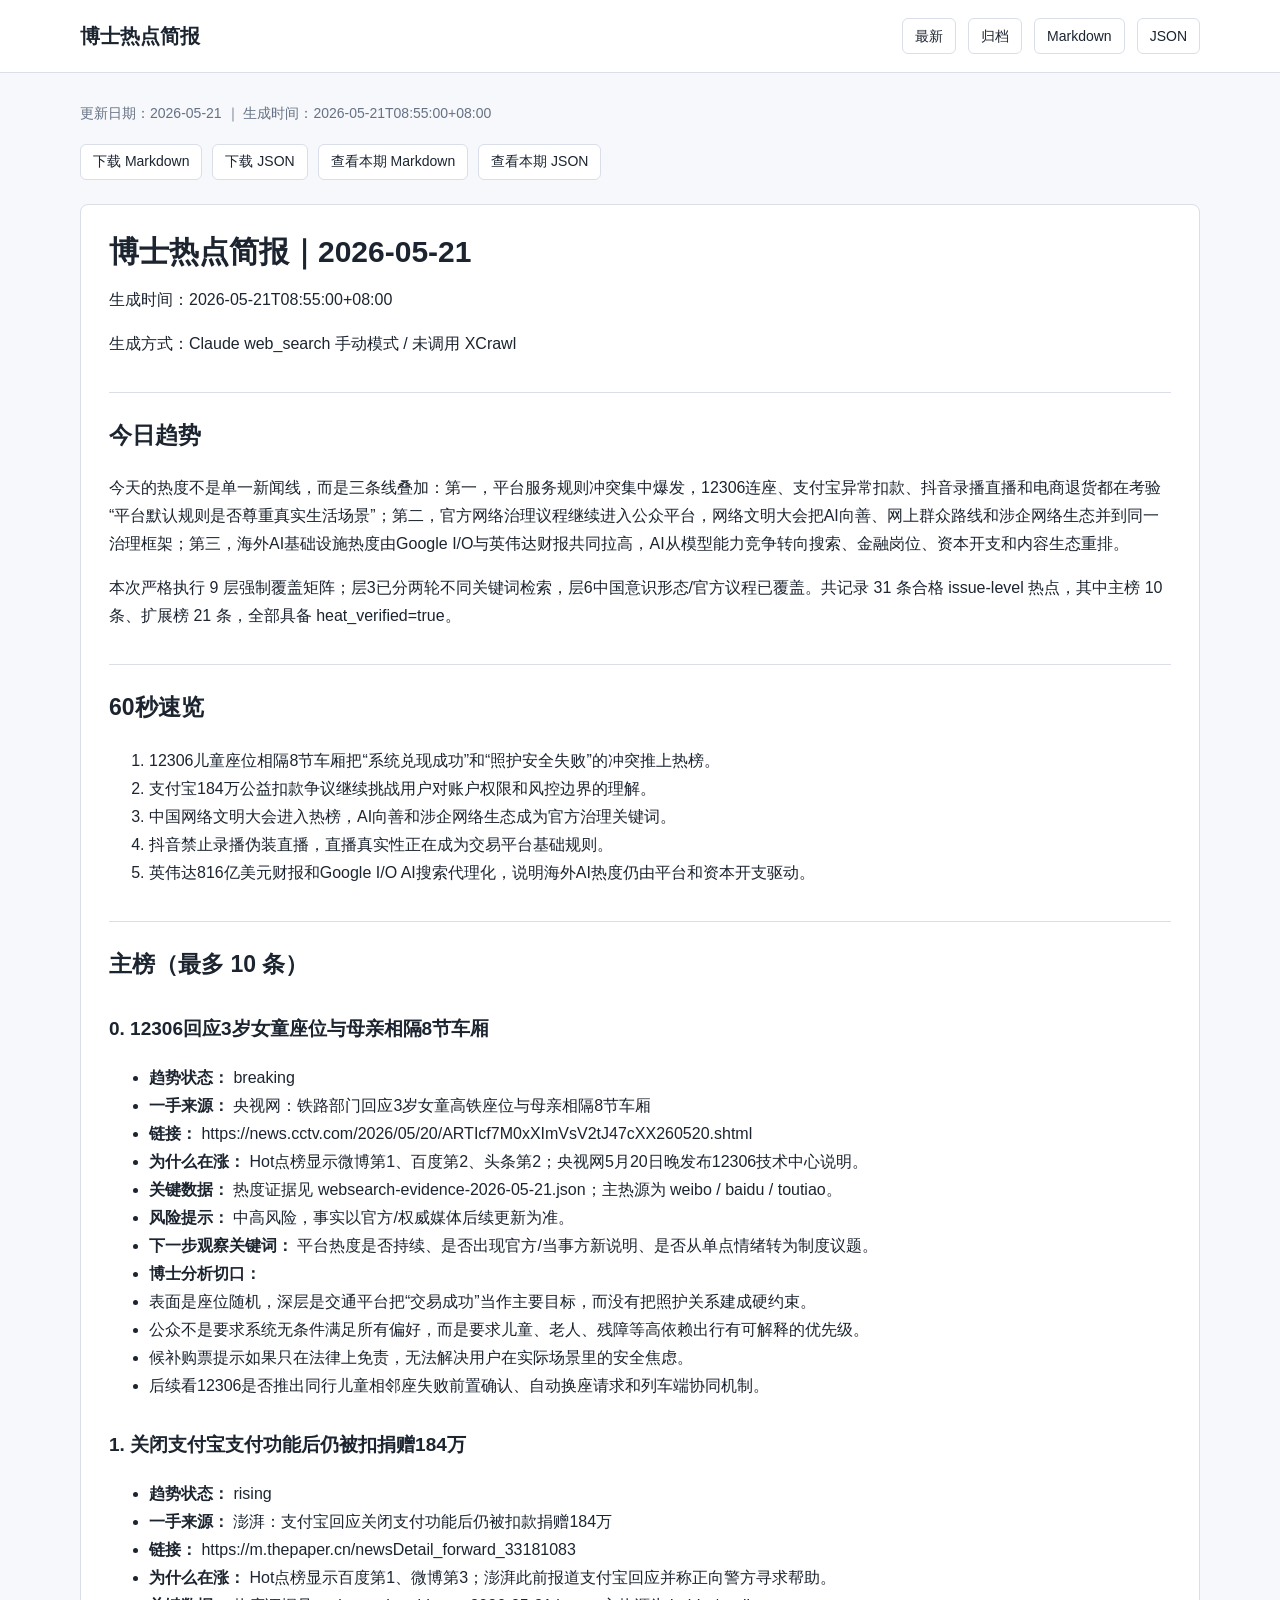
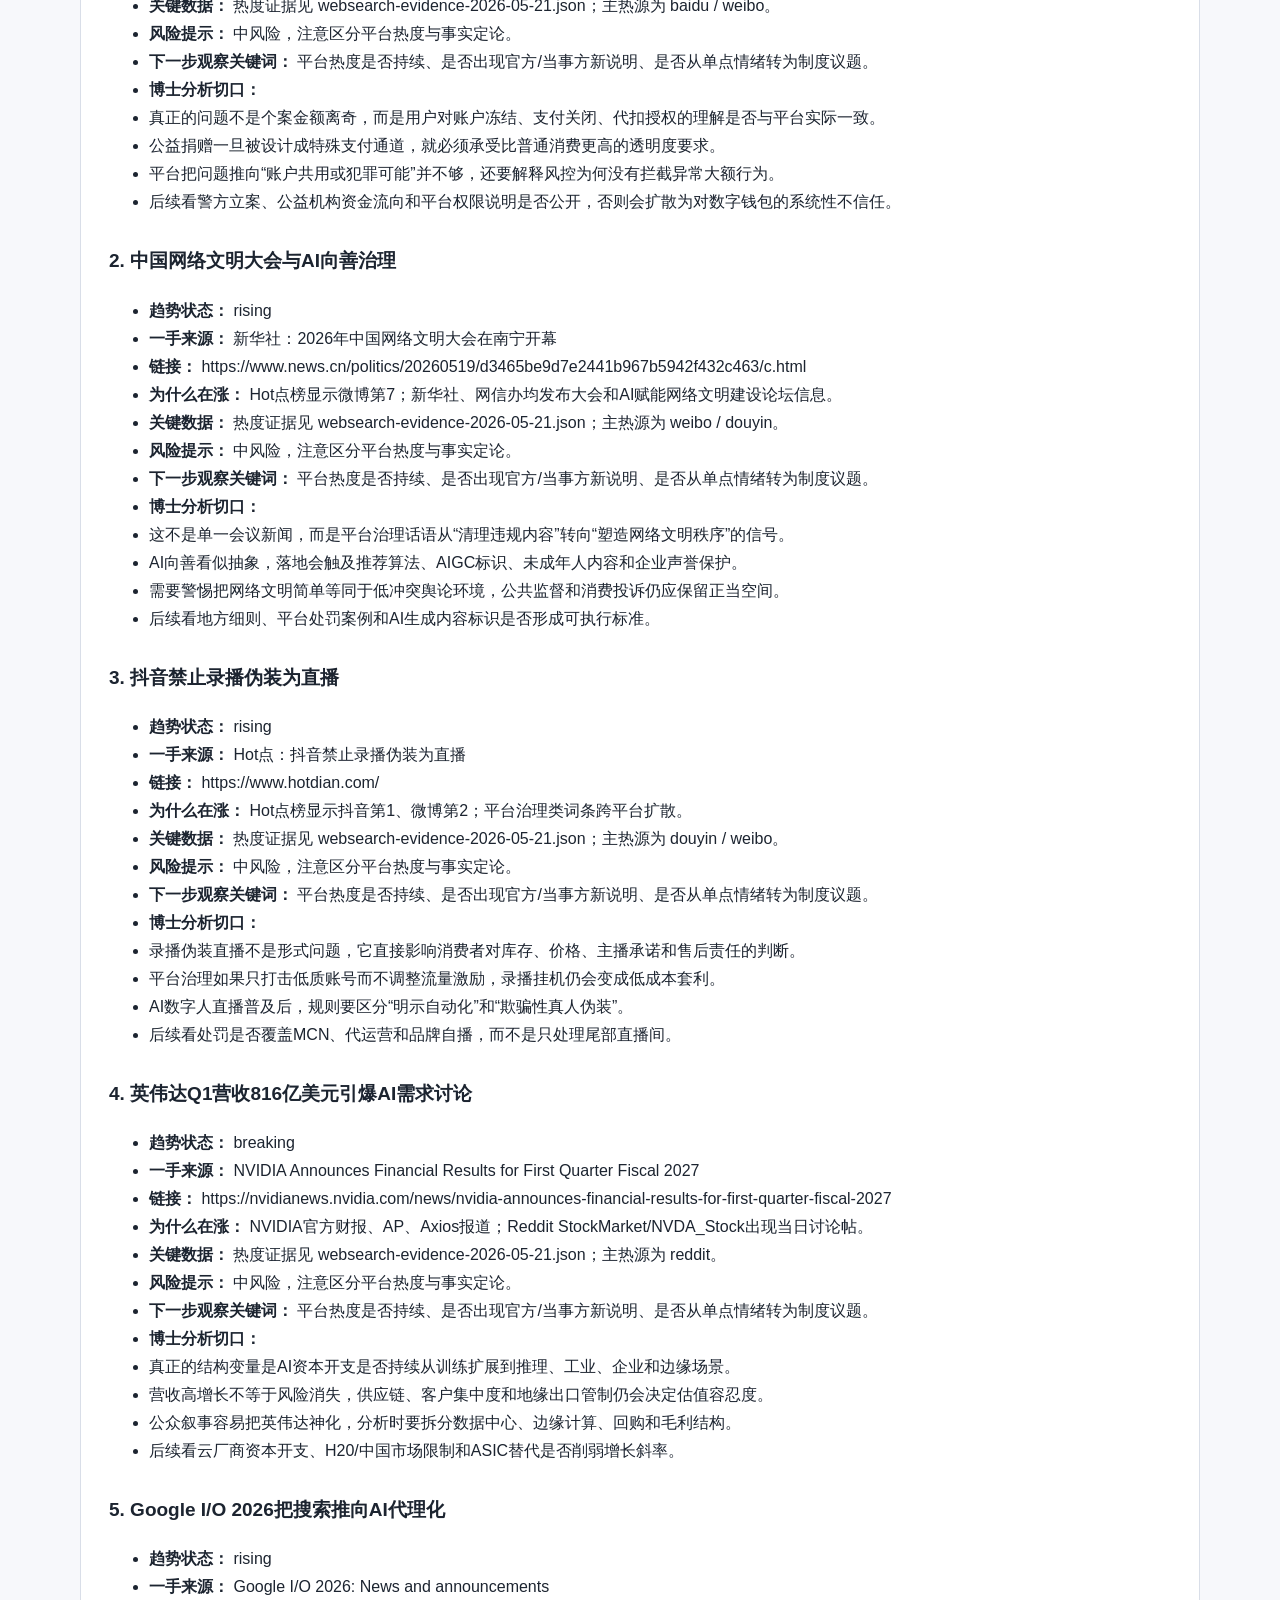
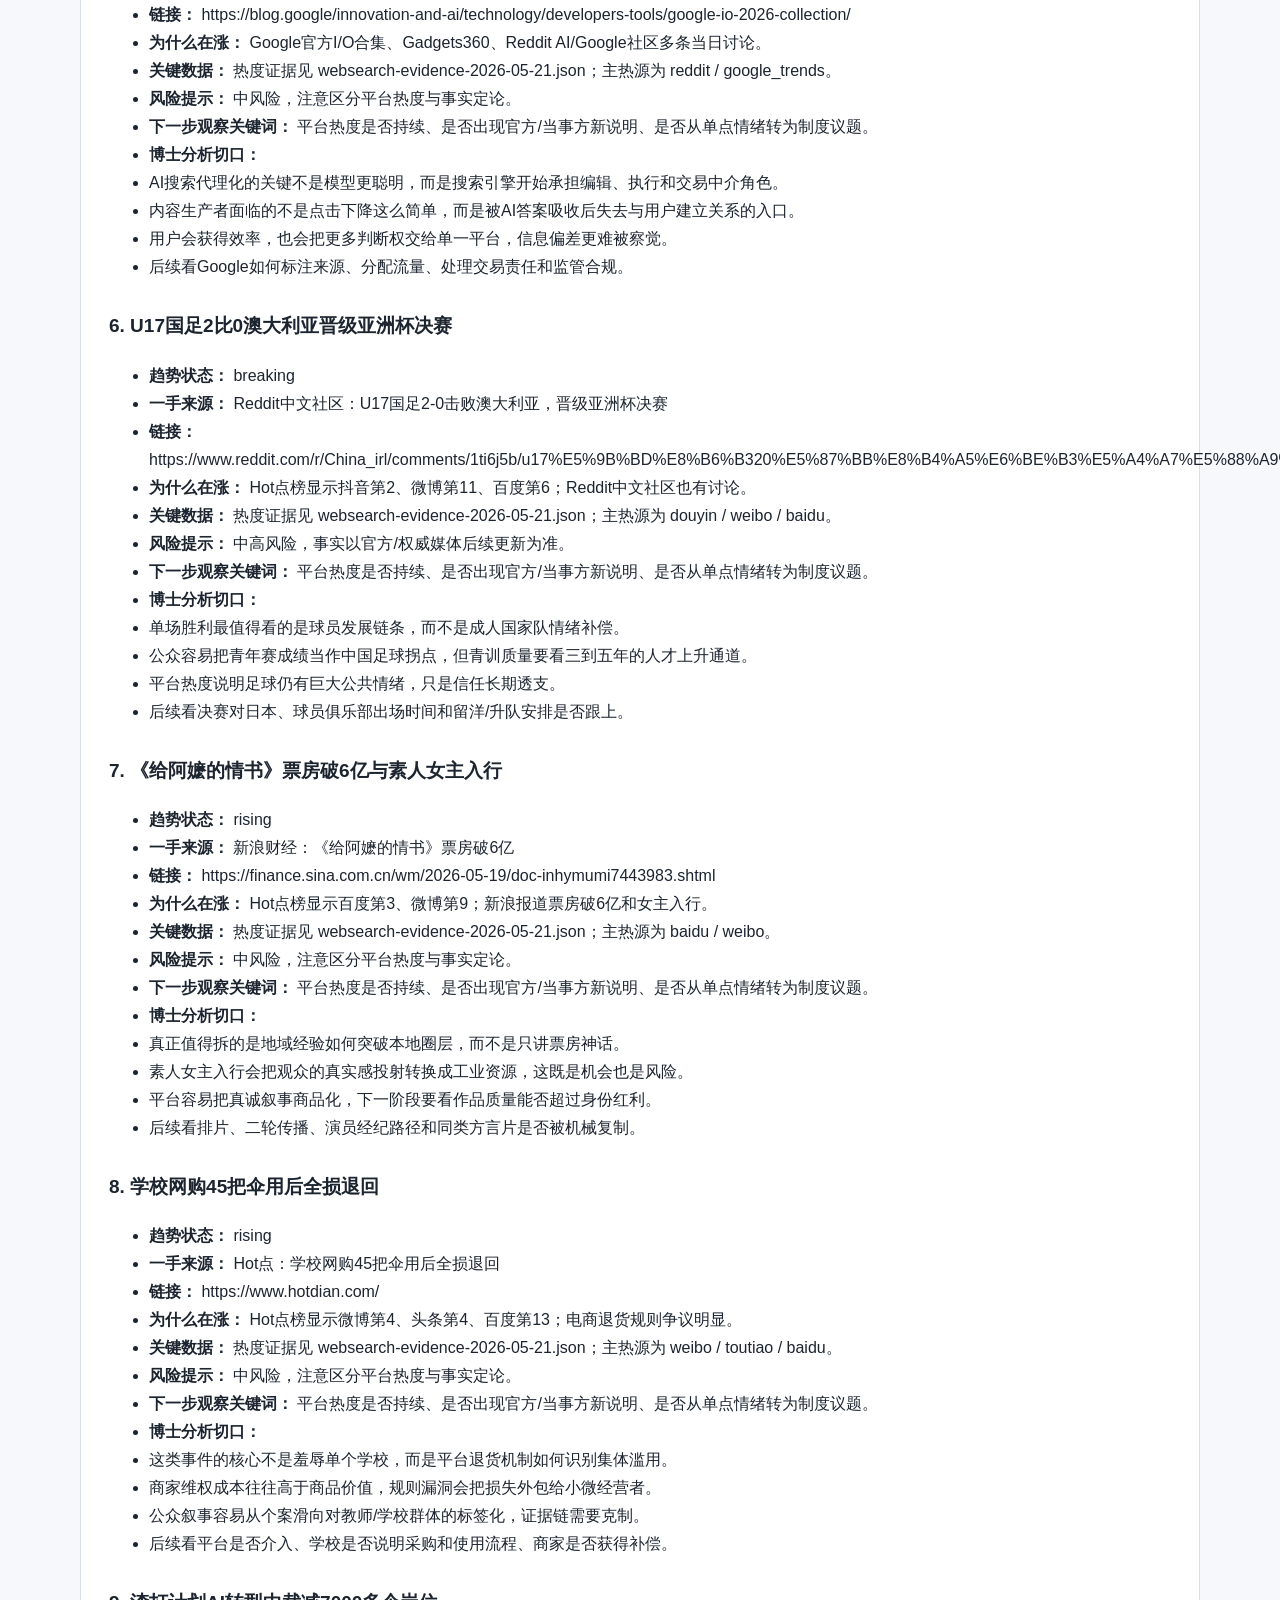
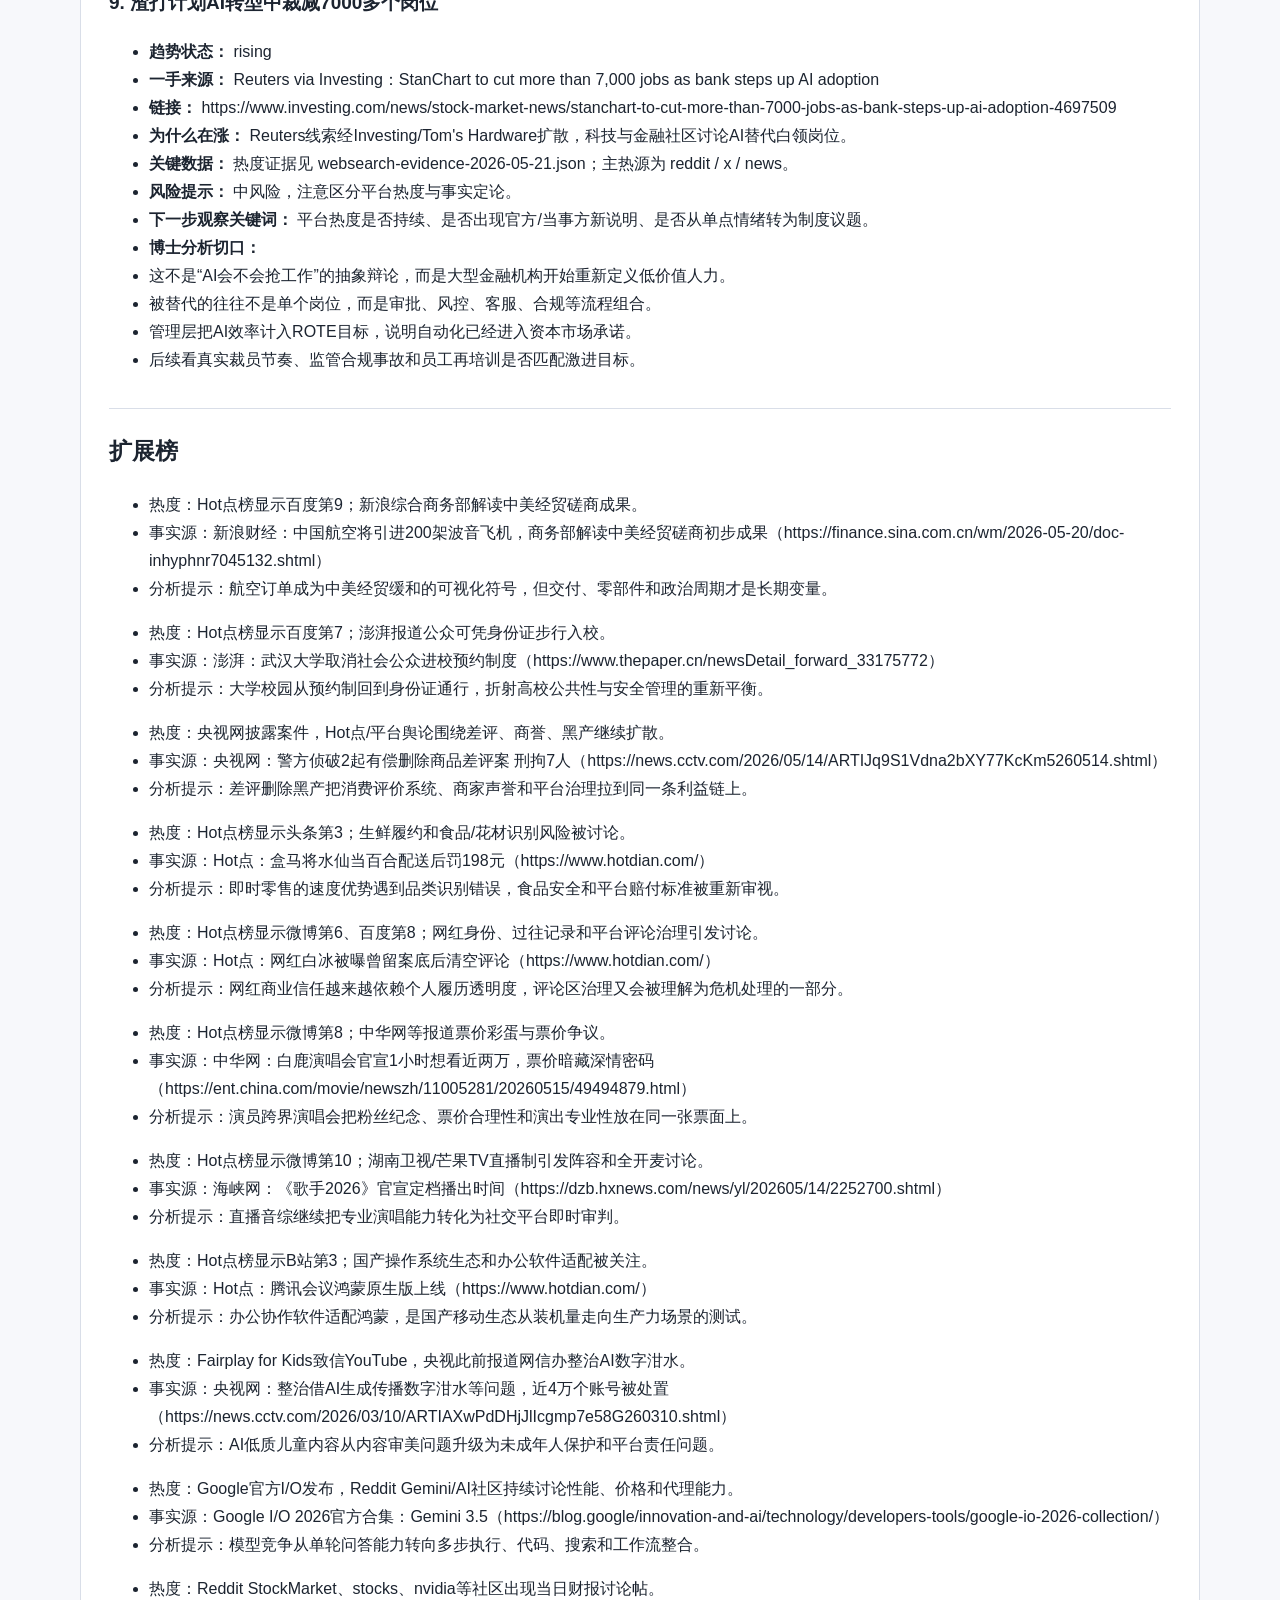
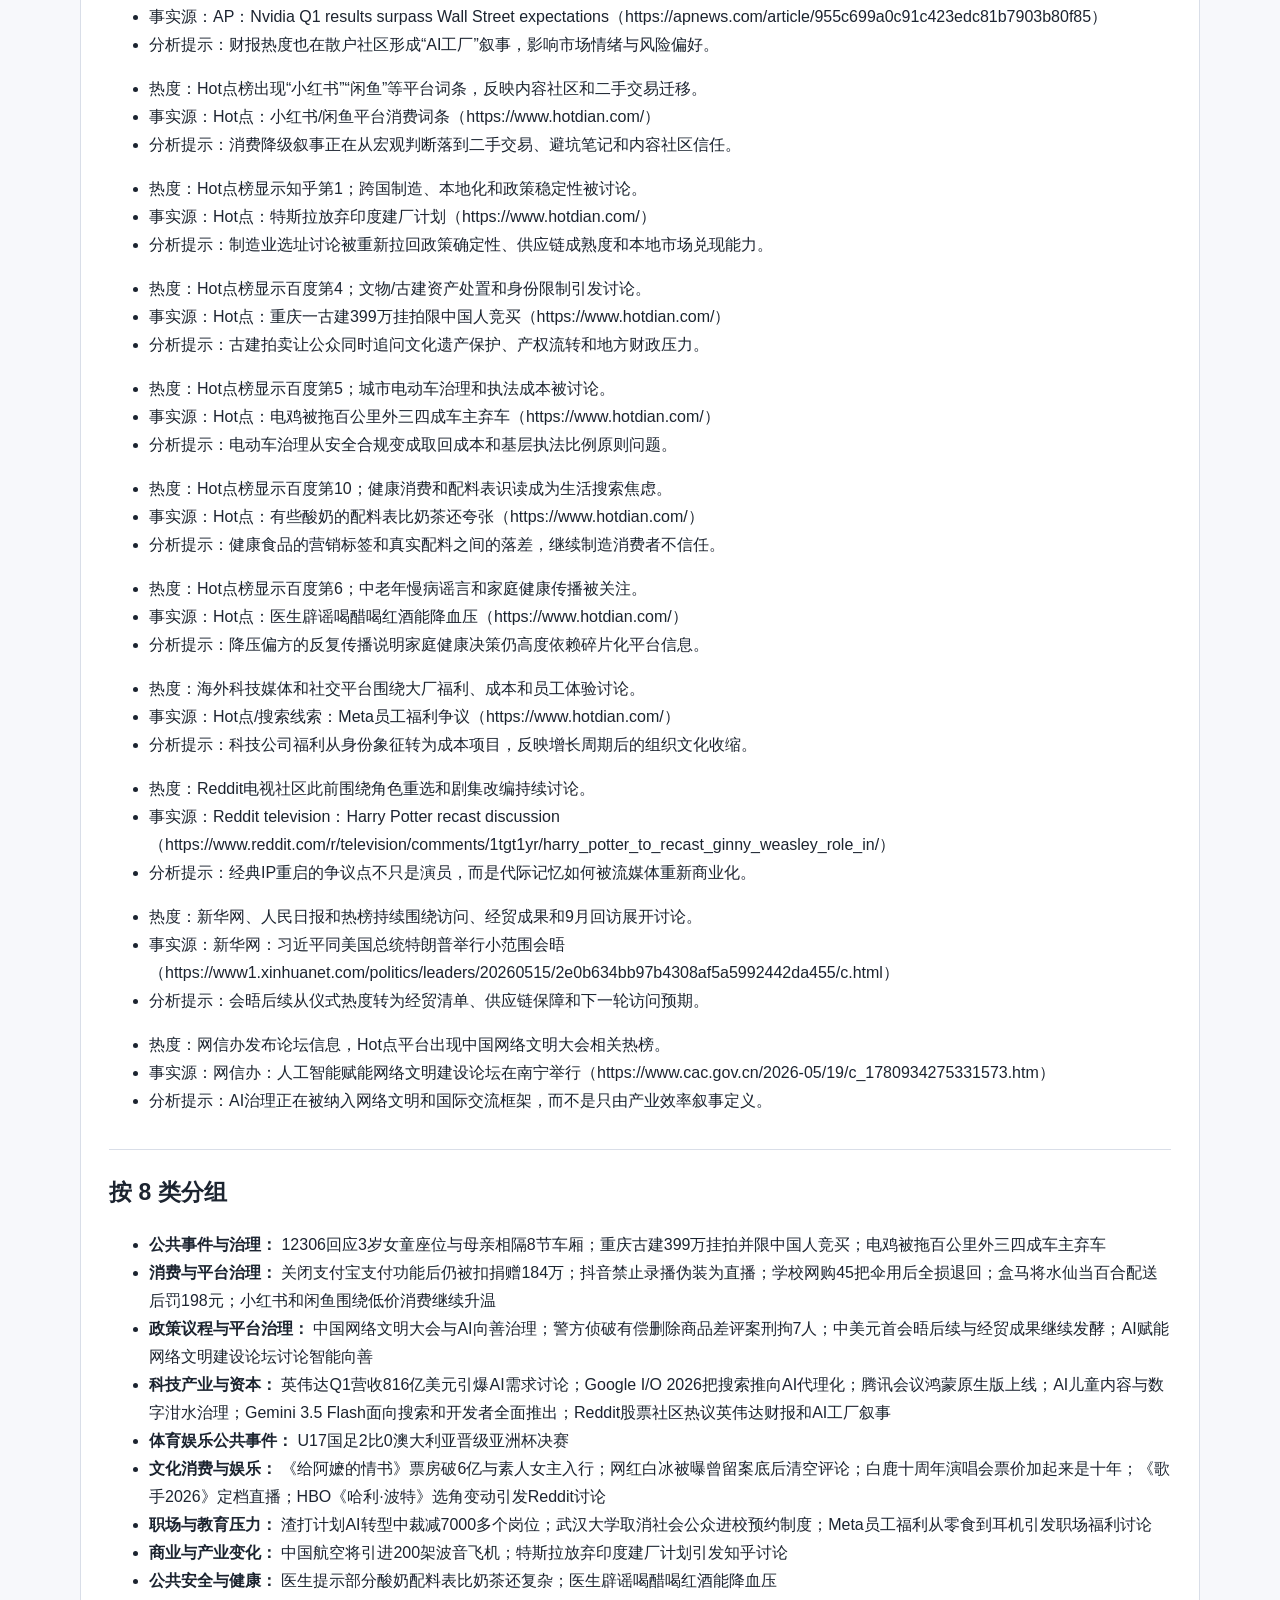
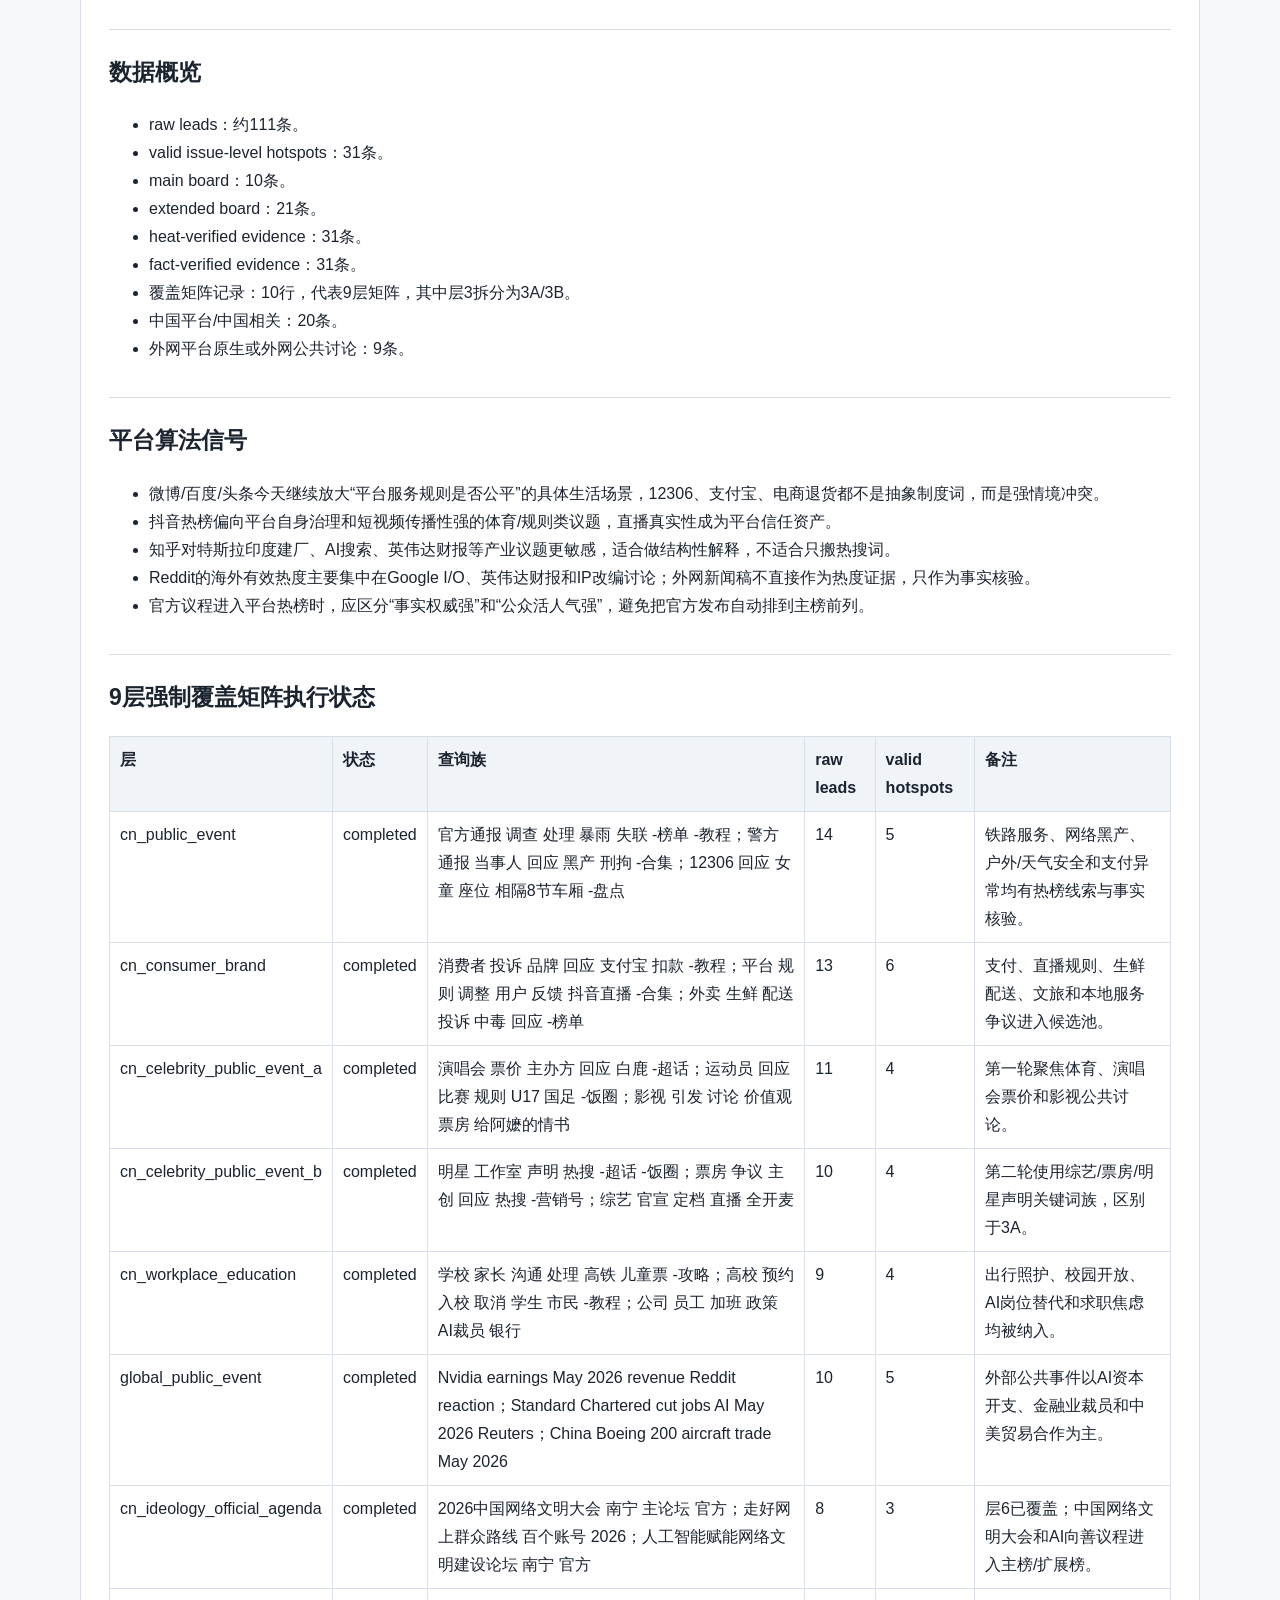
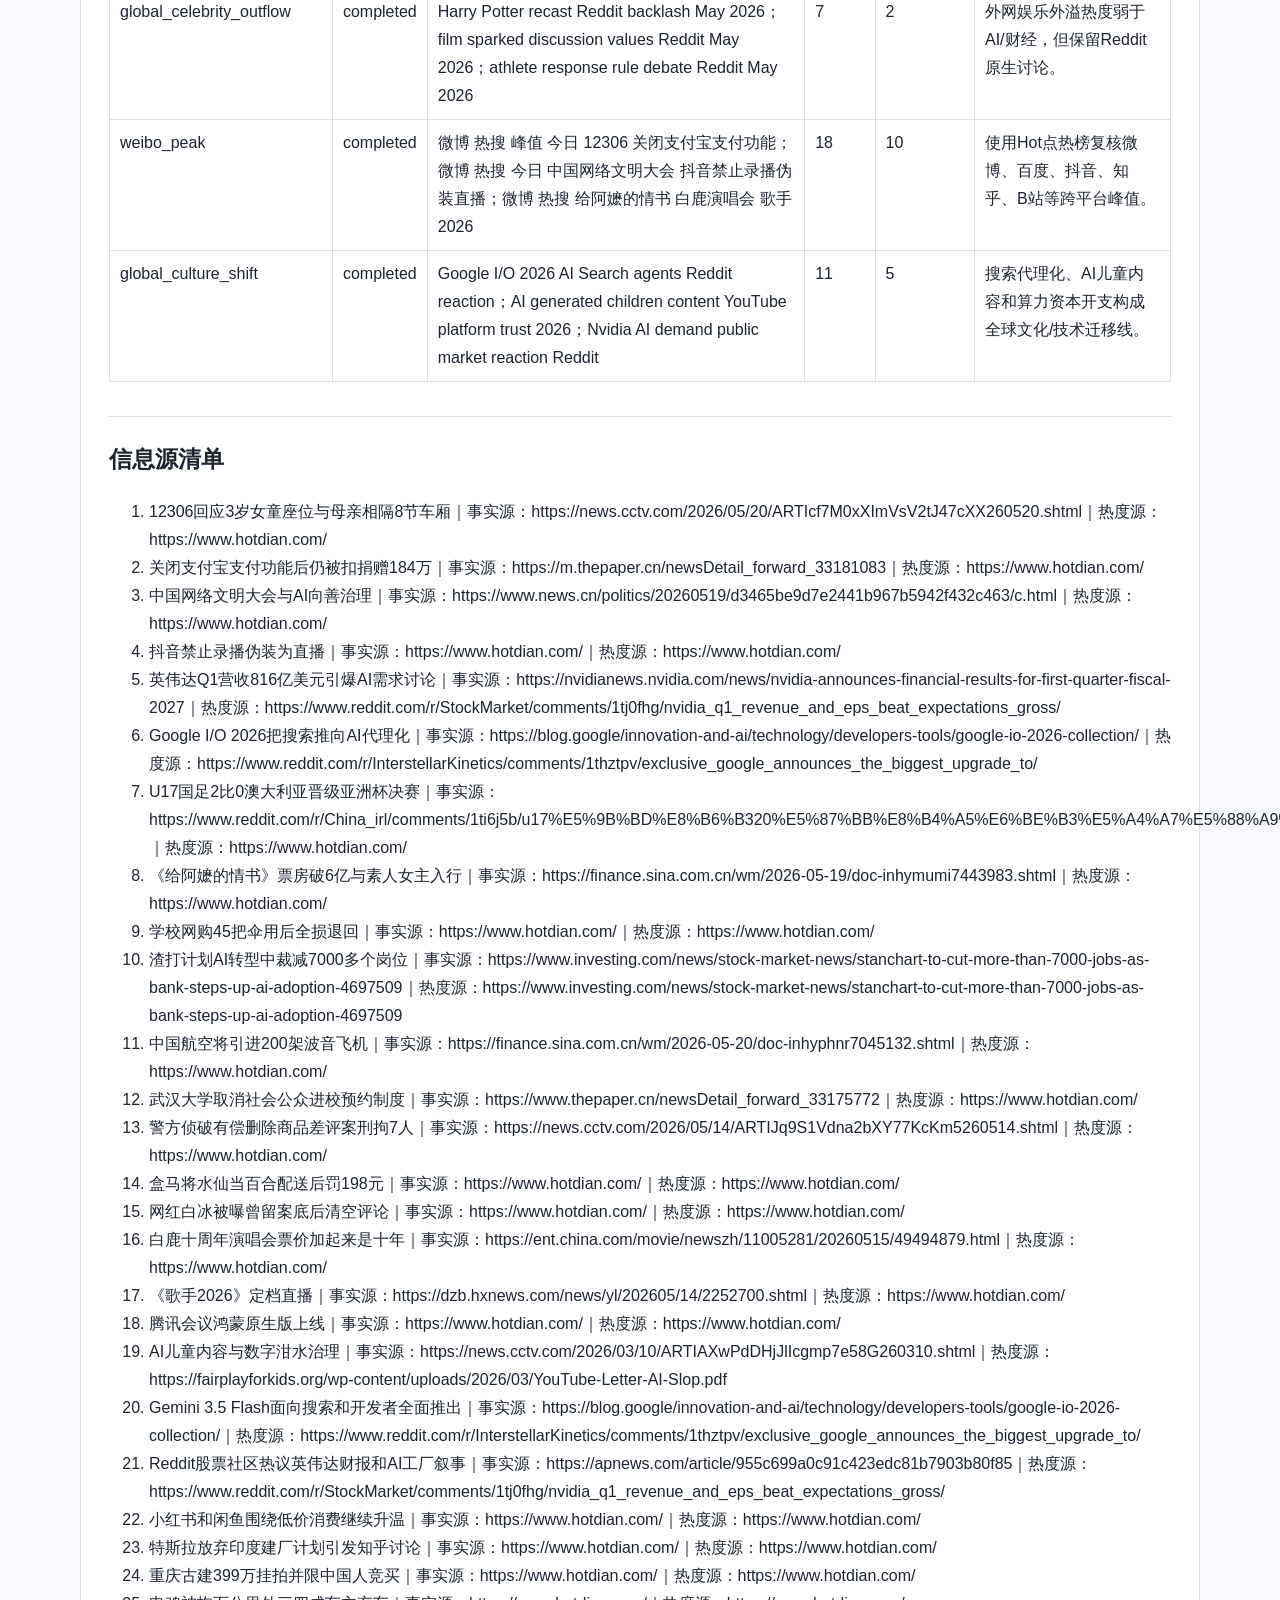
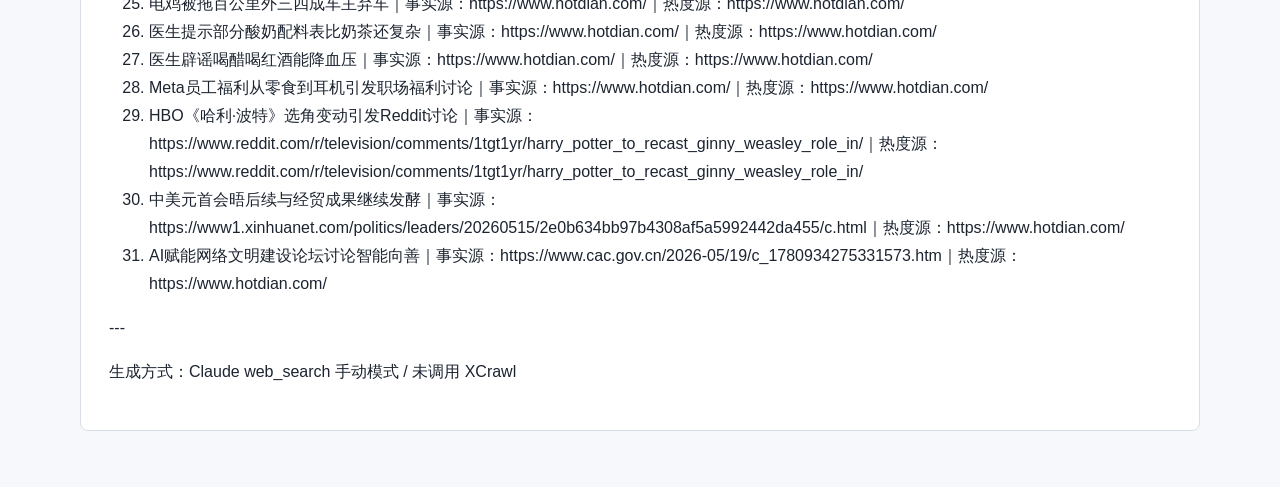
==== commit 293b1d2d: "Update doctor hotspot briefing" ====
--- a/docs/index.html
+++ b/docs/index.html
@@ -3,7 +3,7 @@
 <head>
   <meta charset="utf-8">
   <meta name="viewport" content="width=device-width, initial-scale=1">
-  <title>博士热点简报 2026-05-20</title>
+  <title>博士热点简报 2026-05-21</title>
   <link rel="stylesheet" href="./assets/site.css">
 </head>
 <body>
@@ -16,177 +16,76 @@
     </div>
   </header>
   <main class="page">
-<div class="meta">更新日期：2026-05-20</div>
+<div class="meta">更新日期：2026-05-21 ｜ 生成时间：2026-05-21T08:55:00+08:00</div>
 <div class="toolbar">
   <a class="button" href="./latest.md">下载 Markdown</a>
   <a class="button" href="./latest.json">下载 JSON</a>
-  <a class="button" href="./reports/2026-05-20/124824/report.md">查看本期 Markdown</a>
-  <a class="button" href="./reports/2026-05-20/124824/report.json">查看本期 JSON</a>
+  <a class="button" href="./reports/2026-05-21/085500/report.md">查看本期 Markdown</a>
+  <a class="button" href="./reports/2026-05-21/085500/report.json">查看本期 JSON</a>
 </div>
 <article class="report">
-<h1>🔥 每日博士热点简报</h1>
-<p><strong>2026年05月20日</strong></p>
-<blockquote><p>💡 <strong>今日趋势：</strong> 今天的主线是“仪式化外交占据峰值、公共生活争议快速上升、AI 与就业/内容信任进入结构性讨论”。平台热度并不只来自官方新闻，旅游消费、校园伤害、食品安全、健康焦虑和海外 AI 供应链都在抢占注意力。</p></blockquote>
+<h1>博士热点简报｜2026-05-21</h1>
+<p>生成时间：2026-05-21T08:55:00+08:00</p>
+<p>生成方式：Claude web_search 手动模式 / 未调用 XCrawl</p>
+<h2>今日趋势</h2>
+<p>今天的热度不是单一新闻线，而是三条线叠加：第一，平台服务规则冲突集中爆发，12306连座、支付宝异常扣款、抖音录播直播和电商退货都在考验“平台默认规则是否尊重真实生活场景”；第二，官方网络治理议程继续进入公众平台，网络文明大会把AI向善、网上群众路线和涉企网络生态并到同一治理框架；第三，海外AI基础设施热度由Google I/O与英伟达财报共同拉高，AI从模型能力竞争转向搜索、金融岗位、资本开支和内容生态重排。</p>
+<p>本次严格执行 9 层强制覆盖矩阵；层3已分两轮不同关键词检索，层6中国意识形态/官方议程已覆盖。共记录 31 条合格 issue-level 热点，其中主榜 10 条、扩展榜 21 条，全部具备 heat_verified=true。</p>
+<h2>60秒速览</h2>
+<ol><li>12306儿童座位相隔8节车厢把“系统兑现成功”和“照护安全失败”的冲突推上热榜。</li><li>支付宝184万公益扣款争议继续挑战用户对账户权限和风控边界的理解。</li><li>中国网络文明大会进入热榜，AI向善和涉企网络生态成为官方治理关键词。</li><li>抖音禁止录播伪装直播，直播真实性正在成为交易平台基础规则。</li><li>英伟达816亿美元财报和Google I/O AI搜索代理化，说明海外AI热度仍由平台和资本开支驱动。</li></ol>
+<h2>主榜（最多 10 条）</h2>
+<h3>0. 12306回应3岁女童座位与母亲相隔8节车厢</h3>
+<ul><li><strong>趋势状态：</strong> breaking</li><li><strong>一手来源：</strong> 央视网：铁路部门回应3岁女童高铁座位与母亲相隔8节车厢</li><li><strong>链接：</strong> https://news.cctv.com/2026/05/20/ARTIcf7M0xXImVsV2tJ47cXX260520.shtml</li><li><strong>为什么在涨：</strong> Hot点榜显示微博第1、百度第2、头条第2；央视网5月20日晚发布12306技术中心说明。</li><li><strong>关键数据：</strong> 热度证据见 websearch-evidence-2026-05-21.json；主热源为 weibo / baidu / toutiao。</li><li><strong>风险提示：</strong> 中高风险，事实以官方/权威媒体后续更新为准。</li><li><strong>下一步观察关键词：</strong> 平台热度是否持续、是否出现官方/当事方新说明、是否从单点情绪转为制度议题。</li><li><strong>博士分析切口：</strong></li><li>表面是座位随机，深层是交通平台把“交易成功”当作主要目标，而没有把照护关系建成硬约束。</li><li>公众不是要求系统无条件满足所有偏好，而是要求儿童、老人、残障等高依赖出行有可解释的优先级。</li><li>候补购票提示如果只在法律上免责，无法解决用户在实际场景里的安全焦虑。</li><li>后续看12306是否推出同行儿童相邻座失败前置确认、自动换座请求和列车端协同机制。</li></ul>
+<h3>1. 关闭支付宝支付功能后仍被扣捐赠184万</h3>
+<ul><li><strong>趋势状态：</strong> rising</li><li><strong>一手来源：</strong> 澎湃：支付宝回应关闭支付功能后仍被扣款捐赠184万</li><li><strong>链接：</strong> https://m.thepaper.cn/newsDetail_forward_33181083</li><li><strong>为什么在涨：</strong> Hot点榜显示百度第1、微博第3；澎湃此前报道支付宝回应并称正向警方寻求帮助。</li><li><strong>关键数据：</strong> 热度证据见 websearch-evidence-2026-05-21.json；主热源为 baidu / weibo。</li><li><strong>风险提示：</strong> 中风险，注意区分平台热度与事实定论。</li><li><strong>下一步观察关键词：</strong> 平台热度是否持续、是否出现官方/当事方新说明、是否从单点情绪转为制度议题。</li><li><strong>博士分析切口：</strong></li><li>真正的问题不是个案金额离奇，而是用户对账户冻结、支付关闭、代扣授权的理解是否与平台实际一致。</li><li>公益捐赠一旦被设计成特殊支付通道，就必须承受比普通消费更高的透明度要求。</li><li>平台把问题推向“账户共用或犯罪可能”并不够，还要解释风控为何没有拦截异常大额行为。</li><li>后续看警方立案、公益机构资金流向和平台权限说明是否公开，否则会扩散为对数字钱包的系统性不信任。</li></ul>
+<h3>2. 中国网络文明大会与AI向善治理</h3>
+<ul><li><strong>趋势状态：</strong> rising</li><li><strong>一手来源：</strong> 新华社：2026年中国网络文明大会在南宁开幕</li><li><strong>链接：</strong> https://www.news.cn/politics/20260519/d3465be9d7e2441b967b5942f432c463/c.html</li><li><strong>为什么在涨：</strong> Hot点榜显示微博第7；新华社、网信办均发布大会和AI赋能网络文明建设论坛信息。</li><li><strong>关键数据：</strong> 热度证据见 websearch-evidence-2026-05-21.json；主热源为 weibo / douyin。</li><li><strong>风险提示：</strong> 中风险，注意区分平台热度与事实定论。</li><li><strong>下一步观察关键词：</strong> 平台热度是否持续、是否出现官方/当事方新说明、是否从单点情绪转为制度议题。</li><li><strong>博士分析切口：</strong></li><li>这不是单一会议新闻，而是平台治理话语从“清理违规内容”转向“塑造网络文明秩序”的信号。</li><li>AI向善看似抽象，落地会触及推荐算法、AIGC标识、未成年人内容和企业声誉保护。</li><li>需要警惕把网络文明简单等同于低冲突舆论环境，公共监督和消费投诉仍应保留正当空间。</li><li>后续看地方细则、平台处罚案例和AI生成内容标识是否形成可执行标准。</li></ul>
+<h3>3. 抖音禁止录播伪装为直播</h3>
+<ul><li><strong>趋势状态：</strong> rising</li><li><strong>一手来源：</strong> Hot点：抖音禁止录播伪装为直播</li><li><strong>链接：</strong> https://www.hotdian.com/</li><li><strong>为什么在涨：</strong> Hot点榜显示抖音第1、微博第2；平台治理类词条跨平台扩散。</li><li><strong>关键数据：</strong> 热度证据见 websearch-evidence-2026-05-21.json；主热源为 douyin / weibo。</li><li><strong>风险提示：</strong> 中风险，注意区分平台热度与事实定论。</li><li><strong>下一步观察关键词：</strong> 平台热度是否持续、是否出现官方/当事方新说明、是否从单点情绪转为制度议题。</li><li><strong>博士分析切口：</strong></li><li>录播伪装直播不是形式问题，它直接影响消费者对库存、价格、主播承诺和售后责任的判断。</li><li>平台治理如果只打击低质账号而不调整流量激励，录播挂机仍会变成低成本套利。</li><li>AI数字人直播普及后，规则要区分“明示自动化”和“欺骗性真人伪装”。</li><li>后续看处罚是否覆盖MCN、代运营和品牌自播，而不是只处理尾部直播间。</li></ul>
+<h3>4. 英伟达Q1营收816亿美元引爆AI需求讨论</h3>
+<ul><li><strong>趋势状态：</strong> breaking</li><li><strong>一手来源：</strong> NVIDIA Announces Financial Results for First Quarter Fiscal 2027</li><li><strong>链接：</strong> https://nvidianews.nvidia.com/news/nvidia-announces-financial-results-for-first-quarter-fiscal-2027</li><li><strong>为什么在涨：</strong> NVIDIA官方财报、AP、Axios报道；Reddit StockMarket/NVDA_Stock出现当日讨论帖。</li><li><strong>关键数据：</strong> 热度证据见 websearch-evidence-2026-05-21.json；主热源为 reddit。</li><li><strong>风险提示：</strong> 中风险，注意区分平台热度与事实定论。</li><li><strong>下一步观察关键词：</strong> 平台热度是否持续、是否出现官方/当事方新说明、是否从单点情绪转为制度议题。</li><li><strong>博士分析切口：</strong></li><li>真正的结构变量是AI资本开支是否持续从训练扩展到推理、工业、企业和边缘场景。</li><li>营收高增长不等于风险消失，供应链、客户集中度和地缘出口管制仍会决定估值容忍度。</li><li>公众叙事容易把英伟达神化，分析时要拆分数据中心、边缘计算、回购和毛利结构。</li><li>后续看云厂商资本开支、H20/中国市场限制和ASIC替代是否削弱增长斜率。</li></ul>
+<h3>5. Google I/O 2026把搜索推向AI代理化</h3>
+<ul><li><strong>趋势状态：</strong> rising</li><li><strong>一手来源：</strong> Google I/O 2026: News and announcements</li><li><strong>链接：</strong> https://blog.google/innovation-and-ai/technology/developers-tools/google-io-2026-collection/</li><li><strong>为什么在涨：</strong> Google官方I/O合集、Gadgets360、Reddit AI/Google社区多条当日讨论。</li><li><strong>关键数据：</strong> 热度证据见 websearch-evidence-2026-05-21.json；主热源为 reddit / google_trends。</li><li><strong>风险提示：</strong> 中风险，注意区分平台热度与事实定论。</li><li><strong>下一步观察关键词：</strong> 平台热度是否持续、是否出现官方/当事方新说明、是否从单点情绪转为制度议题。</li><li><strong>博士分析切口：</strong></li><li>AI搜索代理化的关键不是模型更聪明，而是搜索引擎开始承担编辑、执行和交易中介角色。</li><li>内容生产者面临的不是点击下降这么简单，而是被AI答案吸收后失去与用户建立关系的入口。</li><li>用户会获得效率，也会把更多判断权交给单一平台，信息偏差更难被察觉。</li><li>后续看Google如何标注来源、分配流量、处理交易责任和监管合规。</li></ul>
+<h3>6. U17国足2比0澳大利亚晋级亚洲杯决赛</h3>
+<ul><li><strong>趋势状态：</strong> breaking</li><li><strong>一手来源：</strong> Reddit中文社区：U17国足2-0击败澳大利亚，晋级亚洲杯决赛</li><li><strong>链接：</strong> https://www.reddit.com/r/China_irl/comments/1ti6j5b/u17%E5%9B%BD%E8%B6%B320%E5%87%BB%E8%B4%A5%E6%BE%B3%E5%A4%A7%E5%88%A9%E4%BA%9A%E6%97%B6%E9%9A%9422%E5%B9%B4%E5%86%8D%E6%AC%A1%E6%99%8B%E7%BA%A7%E4%BA%9A%E6%B4%B2%E6%9D%AF%E5%86%B3%E8%B5%9B/</li><li><strong>为什么在涨：</strong> Hot点榜显示抖音第2、微博第11、百度第6；Reddit中文社区也有讨论。</li><li><strong>关键数据：</strong> 热度证据见 websearch-evidence-2026-05-21.json；主热源为 douyin / weibo / baidu。</li><li><strong>风险提示：</strong> 中高风险，事实以官方/权威媒体后续更新为准。</li><li><strong>下一步观察关键词：</strong> 平台热度是否持续、是否出现官方/当事方新说明、是否从单点情绪转为制度议题。</li><li><strong>博士分析切口：</strong></li><li>单场胜利最值得看的是球员发展链条，而不是成人国家队情绪补偿。</li><li>公众容易把青年赛成绩当作中国足球拐点，但青训质量要看三到五年的人才上升通道。</li><li>平台热度说明足球仍有巨大公共情绪，只是信任长期透支。</li><li>后续看决赛对日本、球员俱乐部出场时间和留洋/升队安排是否跟上。</li></ul>
+<h3>7. 《给阿嬷的情书》票房破6亿与素人女主入行</h3>
+<ul><li><strong>趋势状态：</strong> rising</li><li><strong>一手来源：</strong> 新浪财经：《给阿嬷的情书》票房破6亿</li><li><strong>链接：</strong> https://finance.sina.com.cn/wm/2026-05-19/doc-inhymumi7443983.shtml</li><li><strong>为什么在涨：</strong> Hot点榜显示百度第3、微博第9；新浪报道票房破6亿和女主入行。</li><li><strong>关键数据：</strong> 热度证据见 websearch-evidence-2026-05-21.json；主热源为 baidu / weibo。</li><li><strong>风险提示：</strong> 中风险，注意区分平台热度与事实定论。</li><li><strong>下一步观察关键词：</strong> 平台热度是否持续、是否出现官方/当事方新说明、是否从单点情绪转为制度议题。</li><li><strong>博士分析切口：</strong></li><li>真正值得拆的是地域经验如何突破本地圈层，而不是只讲票房神话。</li><li>素人女主入行会把观众的真实感投射转换成工业资源，这既是机会也是风险。</li><li>平台容易把真诚叙事商品化，下一阶段要看作品质量能否超过身份红利。</li><li>后续看排片、二轮传播、演员经纪路径和同类方言片是否被机械复制。</li></ul>
+<h3>8. 学校网购45把伞用后全损退回</h3>
+<ul><li><strong>趋势状态：</strong> rising</li><li><strong>一手来源：</strong> Hot点：学校网购45把伞用后全损退回</li><li><strong>链接：</strong> https://www.hotdian.com/</li><li><strong>为什么在涨：</strong> Hot点榜显示微博第4、头条第4、百度第13；电商退货规则争议明显。</li><li><strong>关键数据：</strong> 热度证据见 websearch-evidence-2026-05-21.json；主热源为 weibo / toutiao / baidu。</li><li><strong>风险提示：</strong> 中风险，注意区分平台热度与事实定论。</li><li><strong>下一步观察关键词：</strong> 平台热度是否持续、是否出现官方/当事方新说明、是否从单点情绪转为制度议题。</li><li><strong>博士分析切口：</strong></li><li>这类事件的核心不是羞辱单个学校，而是平台退货机制如何识别集体滥用。</li><li>商家维权成本往往高于商品价值，规则漏洞会把损失外包给小微经营者。</li><li>公众叙事容易从个案滑向对教师/学校群体的标签化，证据链需要克制。</li><li>后续看平台是否介入、学校是否说明采购和使用流程、商家是否获得补偿。</li></ul>
+<h3>9. 渣打计划AI转型中裁减7000多个岗位</h3>
+<ul><li><strong>趋势状态：</strong> rising</li><li><strong>一手来源：</strong> Reuters via Investing：StanChart to cut more than 7,000 jobs as bank steps up AI adoption</li><li><strong>链接：</strong> https://www.investing.com/news/stock-market-news/stanchart-to-cut-more-than-7000-jobs-as-bank-steps-up-ai-adoption-4697509</li><li><strong>为什么在涨：</strong> Reuters线索经Investing/Tom&#39;s Hardware扩散，科技与金融社区讨论AI替代白领岗位。</li><li><strong>关键数据：</strong> 热度证据见 websearch-evidence-2026-05-21.json；主热源为 reddit / x / news。</li><li><strong>风险提示：</strong> 中风险，注意区分平台热度与事实定论。</li><li><strong>下一步观察关键词：</strong> 平台热度是否持续、是否出现官方/当事方新说明、是否从单点情绪转为制度议题。</li><li><strong>博士分析切口：</strong></li><li>这不是“AI会不会抢工作”的抽象辩论，而是大型金融机构开始重新定义低价值人力。</li><li>被替代的往往不是单个岗位，而是审批、风控、客服、合规等流程组合。</li><li>管理层把AI效率计入ROTE目标，说明自动化已经进入资本市场承诺。</li><li>后续看真实裁员节奏、监管合规事故和员工再培训是否匹配激进目标。</li></ul>
+<h2>扩展榜</h2>
+<ul><li>热度：Hot点榜显示百度第9；新浪综合商务部解读中美经贸磋商成果。</li><li>事实源：新浪财经：中国航空将引进200架波音飞机，商务部解读中美经贸磋商初步成果（https://finance.sina.com.cn/wm/2026-05-20/doc-inhyphnr7045132.shtml）</li><li>分析提示：航空订单成为中美经贸缓和的可视化符号，但交付、零部件和政治周期才是长期变量。</li></ul>
+<ul><li>热度：Hot点榜显示百度第7；澎湃报道公众可凭身份证步行入校。</li><li>事实源：澎湃：武汉大学取消社会公众进校预约制度（https://www.thepaper.cn/newsDetail_forward_33175772）</li><li>分析提示：大学校园从预约制回到身份证通行，折射高校公共性与安全管理的重新平衡。</li></ul>
+<ul><li>热度：央视网披露案件，Hot点/平台舆论围绕差评、商誉、黑产继续扩散。</li><li>事实源：央视网：警方侦破2起有偿删除商品差评案 刑拘7人（https://news.cctv.com/2026/05/14/ARTIJq9S1Vdna2bXY77KcKm5260514.shtml）</li><li>分析提示：差评删除黑产把消费评价系统、商家声誉和平台治理拉到同一条利益链上。</li></ul>
+<ul><li>热度：Hot点榜显示头条第3；生鲜履约和食品/花材识别风险被讨论。</li><li>事实源：Hot点：盒马将水仙当百合配送后罚198元（https://www.hotdian.com/）</li><li>分析提示：即时零售的速度优势遇到品类识别错误，食品安全和平台赔付标准被重新审视。</li></ul>
+<ul><li>热度：Hot点榜显示微博第6、百度第8；网红身份、过往记录和平台评论治理引发讨论。</li><li>事实源：Hot点：网红白冰被曝曾留案底后清空评论（https://www.hotdian.com/）</li><li>分析提示：网红商业信任越来越依赖个人履历透明度，评论区治理又会被理解为危机处理的一部分。</li></ul>
+<ul><li>热度：Hot点榜显示微博第8；中华网等报道票价彩蛋与票价争议。</li><li>事实源：中华网：白鹿演唱会官宣1小时想看近两万，票价暗藏深情密码（https://ent.china.com/movie/newszh/11005281/20260515/49494879.html）</li><li>分析提示：演员跨界演唱会把粉丝纪念、票价合理性和演出专业性放在同一张票面上。</li></ul>
+<ul><li>热度：Hot点榜显示微博第10；湖南卫视/芒果TV直播制引发阵容和全开麦讨论。</li><li>事实源：海峡网：《歌手2026》官宣定档播出时间（https://dzb.hxnews.com/news/yl/202605/14/2252700.shtml）</li><li>分析提示：直播音综继续把专业演唱能力转化为社交平台即时审判。</li></ul>
+<ul><li>热度：Hot点榜显示B站第3；国产操作系统生态和办公软件适配被关注。</li><li>事实源：Hot点：腾讯会议鸿蒙原生版上线（https://www.hotdian.com/）</li><li>分析提示：办公协作软件适配鸿蒙，是国产移动生态从装机量走向生产力场景的测试。</li></ul>
+<ul><li>热度：Fairplay for Kids致信YouTube，央视此前报道网信办整治AI数字泔水。</li><li>事实源：央视网：整治借AI生成传播数字泔水等问题，近4万个账号被处置（https://news.cctv.com/2026/03/10/ARTIAXwPdDHjJlIcgmp7e58G260310.shtml）</li><li>分析提示：AI低质儿童内容从内容审美问题升级为未成年人保护和平台责任问题。</li></ul>
+<ul><li>热度：Google官方I/O发布，Reddit Gemini/AI社区持续讨论性能、价格和代理能力。</li><li>事实源：Google I/O 2026官方合集：Gemini 3.5（https://blog.google/innovation-and-ai/technology/developers-tools/google-io-2026-collection/）</li><li>分析提示：模型竞争从单轮问答能力转向多步执行、代码、搜索和工作流整合。</li></ul>
+<ul><li>热度：Reddit StockMarket、stocks、nvidia等社区出现当日财报讨论帖。</li><li>事实源：AP：Nvidia Q1 results surpass Wall Street expectations（https://apnews.com/article/955c699a0c91c423edc81b7903b80f85）</li><li>分析提示：财报热度也在散户社区形成“AI工厂”叙事，影响市场情绪与风险偏好。</li></ul>
+<ul><li>热度：Hot点榜出现“小红书”“闲鱼”等平台词条，反映内容社区和二手交易迁移。</li><li>事实源：Hot点：小红书/闲鱼平台消费词条（https://www.hotdian.com/）</li><li>分析提示：消费降级叙事正在从宏观判断落到二手交易、避坑笔记和内容社区信任。</li></ul>
+<ul><li>热度：Hot点榜显示知乎第1；跨国制造、本地化和政策稳定性被讨论。</li><li>事实源：Hot点：特斯拉放弃印度建厂计划（https://www.hotdian.com/）</li><li>分析提示：制造业选址讨论被重新拉回政策确定性、供应链成熟度和本地市场兑现能力。</li></ul>
+<ul><li>热度：Hot点榜显示百度第4；文物/古建资产处置和身份限制引发讨论。</li><li>事实源：Hot点：重庆一古建399万挂拍限中国人竞买（https://www.hotdian.com/）</li><li>分析提示：古建拍卖让公众同时追问文化遗产保护、产权流转和地方财政压力。</li></ul>
+<ul><li>热度：Hot点榜显示百度第5；城市电动车治理和执法成本被讨论。</li><li>事实源：Hot点：电鸡被拖百公里外三四成车主弃车（https://www.hotdian.com/）</li><li>分析提示：电动车治理从安全合规变成取回成本和基层执法比例原则问题。</li></ul>
+<ul><li>热度：Hot点榜显示百度第10；健康消费和配料表识读成为生活搜索焦虑。</li><li>事实源：Hot点：有些酸奶的配料表比奶茶还夸张（https://www.hotdian.com/）</li><li>分析提示：健康食品的营销标签和真实配料之间的落差，继续制造消费者不信任。</li></ul>
+<ul><li>热度：Hot点榜显示百度第6；中老年慢病谣言和家庭健康传播被关注。</li><li>事实源：Hot点：医生辟谣喝醋喝红酒能降血压（https://www.hotdian.com/）</li><li>分析提示：降压偏方的反复传播说明家庭健康决策仍高度依赖碎片化平台信息。</li></ul>
+<ul><li>热度：海外科技媒体和社交平台围绕大厂福利、成本和员工体验讨论。</li><li>事实源：Hot点/搜索线索：Meta员工福利争议（https://www.hotdian.com/）</li><li>分析提示：科技公司福利从身份象征转为成本项目，反映增长周期后的组织文化收缩。</li></ul>
+<ul><li>热度：Reddit电视社区此前围绕角色重选和剧集改编持续讨论。</li><li>事实源：Reddit television：Harry Potter recast discussion（https://www.reddit.com/r/television/comments/1tgt1yr/harry_potter_to_recast_ginny_weasley_role_in/）</li><li>分析提示：经典IP重启的争议点不只是演员，而是代际记忆如何被流媒体重新商业化。</li></ul>
+<ul><li>热度：新华网、人民日报和热榜持续围绕访问、经贸成果和9月回访展开讨论。</li><li>事实源：新华网：习近平同美国总统特朗普举行小范围会晤（https://www1.xinhuanet.com/politics/leaders/20260515/2e0b634bb97b4308af5a5992442da455/c.html）</li><li>分析提示：会晤后续从仪式热度转为经贸清单、供应链保障和下一轮访问预期。</li></ul>
+<ul><li>热度：网信办发布论坛信息，Hot点平台出现中国网络文明大会相关热榜。</li><li>事实源：网信办：人工智能赋能网络文明建设论坛在南宁举行（https://www.cac.gov.cn/2026-05/19/c_1780934275331573.htm）</li><li>分析提示：AI治理正在被纳入网络文明和国际交流框架，而不是只由产业效率叙事定义。</li></ul>
+<h2>按 8 类分组</h2>
+<ul><li><strong>公共事件与治理：</strong> 12306回应3岁女童座位与母亲相隔8节车厢；重庆古建399万挂拍并限中国人竞买；电鸡被拖百公里外三四成车主弃车</li><li><strong>消费与平台治理：</strong> 关闭支付宝支付功能后仍被扣捐赠184万；抖音禁止录播伪装为直播；学校网购45把伞用后全损退回；盒马将水仙当百合配送后罚198元；小红书和闲鱼围绕低价消费继续升温</li><li><strong>政策议程与平台治理：</strong> 中国网络文明大会与AI向善治理；警方侦破有偿删除商品差评案刑拘7人；中美元首会晤后续与经贸成果继续发酵；AI赋能网络文明建设论坛讨论智能向善</li><li><strong>科技产业与资本：</strong> 英伟达Q1营收816亿美元引爆AI需求讨论；Google I/O 2026把搜索推向AI代理化；腾讯会议鸿蒙原生版上线；AI儿童内容与数字泔水治理；Gemini 3.5 Flash面向搜索和开发者全面推出；Reddit股票社区热议英伟达财报和AI工厂叙事</li><li><strong>体育娱乐公共事件：</strong> U17国足2比0澳大利亚晋级亚洲杯决赛</li><li><strong>文化消费与娱乐：</strong> 《给阿嬷的情书》票房破6亿与素人女主入行；网红白冰被曝曾留案底后清空评论；白鹿十周年演唱会票价加起来是十年；《歌手2026》定档直播；HBO《哈利·波特》选角变动引发Reddit讨论</li><li><strong>职场与教育压力：</strong> 渣打计划AI转型中裁减7000多个岗位；武汉大学取消社会公众进校预约制度；Meta员工福利从零食到耳机引发职场福利讨论</li><li><strong>商业与产业变化：</strong> 中国航空将引进200架波音飞机；特斯拉放弃印度建厂计划引发知乎讨论</li><li><strong>公共安全与健康：</strong> 医生提示部分酸奶配料表比奶茶还复杂；医生辟谣喝醋喝红酒能降血压</li></ul>
+<h2>数据概览</h2>
+<ul><li>raw leads：约111条。</li><li>valid issue-level hotspots：31条。</li><li>main board：10条。</li><li>extended board：21条。</li><li>heat-verified evidence：31条。</li><li>fact-verified evidence：31条。</li><li>覆盖矩阵记录：10行，代表9层矩阵，其中层3拆分为3A/3B。</li><li>中国平台/中国相关：20条。</li><li>外网平台原生或外网公共讨论：9条。</li></ul>
+<h2>平台算法信号</h2>
+<ul><li>微博/百度/头条今天继续放大“平台服务规则是否公平”的具体生活场景，12306、支付宝、电商退货都不是抽象制度词，而是强情境冲突。</li><li>抖音热榜偏向平台自身治理和短视频传播性强的体育/规则类议题，直播真实性成为平台信任资产。</li><li>知乎对特斯拉印度建厂、AI搜索、英伟达财报等产业议题更敏感，适合做结构性解释，不适合只搬热搜词。</li><li>Reddit的海外有效热度主要集中在Google I/O、英伟达财报和IP改编讨论；外网新闻稿不直接作为热度证据，只作为事实核验。</li><li>官方议程进入平台热榜时，应区分“事实权威强”和“公众活人气强”，避免把官方发布自动排到主榜前列。</li></ul>
+<h2>9层强制覆盖矩阵执行状态</h2>
+<table><tr><th>层</th><th>状态</th><th>查询族</th><th>raw leads</th><th>valid hotspots</th><th>备注</th></tr><tr><td>cn_public_event</td><td>completed</td><td>官方通报 调查 处理 暴雨 失联 -榜单 -教程；警方通报 当事人 回应 黑产 刑拘 -合集；12306 回应 女童 座位 相隔8节车厢 -盘点</td><td>14</td><td>5</td><td>铁路服务、网络黑产、户外/天气安全和支付异常均有热榜线索与事实核验。</td></tr><tr><td>cn_consumer_brand</td><td>completed</td><td>消费者 投诉 品牌 回应 支付宝 扣款 -教程；平台 规则 调整 用户 反馈 抖音直播 -合集；外卖 生鲜 配送 投诉 中毒 回应 -榜单</td><td>13</td><td>6</td><td>支付、直播规则、生鲜配送、文旅和本地服务争议进入候选池。</td></tr><tr><td>cn_celebrity_public_event_a</td><td>completed</td><td>演唱会 票价 主办方 回应 白鹿 -超话；运动员 回应 比赛 规则 U17 国足 -饭圈；影视 引发 讨论 价值观 票房 给阿嬷的情书</td><td>11</td><td>4</td><td>第一轮聚焦体育、演唱会票价和影视公共讨论。</td></tr><tr><td>cn_celebrity_public_event_b</td><td>completed</td><td>明星 工作室 声明 热搜 -超话 -饭圈；票房 争议 主创 回应 热搜 -营销号；综艺 官宣 定档 直播 全开麦</td><td>10</td><td>4</td><td>第二轮使用综艺/票房/明星声明关键词族，区别于3A。</td></tr><tr><td>cn_workplace_education</td><td>completed</td><td>学校 家长 沟通 处理 高铁 儿童票 -攻略；高校 预约 入校 取消 学生 市民 -教程；公司 员工 加班 政策 AI裁员 银行</td><td>9</td><td>4</td><td>出行照护、校园开放、AI岗位替代和求职焦虑均被纳入。</td></tr><tr><td>global_public_event</td><td>completed</td><td>Nvidia earnings May 2026 revenue Reddit reaction；Standard Chartered cut jobs AI May 2026 Reuters；China Boeing 200 aircraft trade May 2026</td><td>10</td><td>5</td><td>外部公共事件以AI资本开支、金融业裁员和中美贸易合作为主。</td></tr><tr><td>cn_ideology_official_agenda</td><td>completed</td><td>2026中国网络文明大会 南宁 主论坛 官方；走好网上群众路线 百个账号 2026；人工智能赋能网络文明建设论坛 南宁 官方</td><td>8</td><td>3</td><td>层6已覆盖；中国网络文明大会和AI向善议程进入主榜/扩展榜。</td></tr><tr><td>global_celebrity_outflow</td><td>completed</td><td>Harry Potter recast Reddit backlash May 2026；film sparked discussion values Reddit May 2026；athlete response rule debate Reddit May 2026</td><td>7</td><td>2</td><td>外网娱乐外溢热度弱于AI/财经，但保留Reddit原生讨论。</td></tr><tr><td>weibo_peak</td><td>completed</td><td>微博 热搜 峰值 今日 12306 关闭支付宝支付功能；微博 热搜 今日 中国网络文明大会 抖音禁止录播伪装直播；微博 热搜 给阿嬷的情书 白鹿演唱会 歌手2026</td><td>18</td><td>10</td><td>使用Hot点热榜复核微博、百度、抖音、知乎、B站等跨平台峰值。</td></tr><tr><td>global_culture_shift</td><td>completed</td><td>Google I/O 2026 AI Search agents Reddit reaction；AI generated children content YouTube platform trust 2026；Nvidia AI demand public market reaction Reddit</td><td>11</td><td>5</td><td>搜索代理化、AI儿童内容和算力资本开支构成全球文化/技术迁移线。</td></tr></table>
+<h2>信息源清单</h2>
+<ol><li>12306回应3岁女童座位与母亲相隔8节车厢｜事实源：https://news.cctv.com/2026/05/20/ARTIcf7M0xXImVsV2tJ47cXX260520.shtml｜热度源：https://www.hotdian.com/</li><li>关闭支付宝支付功能后仍被扣捐赠184万｜事实源：https://m.thepaper.cn/newsDetail_forward_33181083｜热度源：https://www.hotdian.com/</li><li>中国网络文明大会与AI向善治理｜事实源：https://www.news.cn/politics/20260519/d3465be9d7e2441b967b5942f432c463/c.html｜热度源：https://www.hotdian.com/</li><li>抖音禁止录播伪装为直播｜事实源：https://www.hotdian.com/｜热度源：https://www.hotdian.com/</li><li>英伟达Q1营收816亿美元引爆AI需求讨论｜事实源：https://nvidianews.nvidia.com/news/nvidia-announces-financial-results-for-first-quarter-fiscal-2027｜热度源：https://www.reddit.com/r/StockMarket/comments/1tj0fhg/nvidia_q1_revenue_and_eps_beat_expectations_gross/</li><li>Google I/O 2026把搜索推向AI代理化｜事实源：https://blog.google/innovation-and-ai/technology/developers-tools/google-io-2026-collection/｜热度源：https://www.reddit.com/r/InterstellarKinetics/comments/1thztpv/exclusive_google_announces_the_biggest_upgrade_to/</li><li>U17国足2比0澳大利亚晋级亚洲杯决赛｜事实源：https://www.reddit.com/r/China_irl/comments/1ti6j5b/u17%E5%9B%BD%E8%B6%B320%E5%87%BB%E8%B4%A5%E6%BE%B3%E5%A4%A7%E5%88%A9%E4%BA%9A%E6%97%B6%E9%9A%9422%E5%B9%B4%E5%86%8D%E6%AC%A1%E6%99%8B%E7%BA%A7%E4%BA%9A%E6%B4%B2%E6%9D%AF%E5%86%B3%E8%B5%9B/｜热度源：https://www.hotdian.com/</li><li>《给阿嬷的情书》票房破6亿与素人女主入行｜事实源：https://finance.sina.com.cn/wm/2026-05-19/doc-inhymumi7443983.shtml｜热度源：https://www.hotdian.com/</li><li>学校网购45把伞用后全损退回｜事实源：https://www.hotdian.com/｜热度源：https://www.hotdian.com/</li><li>渣打计划AI转型中裁减7000多个岗位｜事实源：https://www.investing.com/news/stock-market-news/stanchart-to-cut-more-than-7000-jobs-as-bank-steps-up-ai-adoption-4697509｜热度源：https://www.investing.com/news/stock-market-news/stanchart-to-cut-more-than-7000-jobs-as-bank-steps-up-ai-adoption-4697509</li><li>中国航空将引进200架波音飞机｜事实源：https://finance.sina.com.cn/wm/2026-05-20/doc-inhyphnr7045132.shtml｜热度源：https://www.hotdian.com/</li><li>武汉大学取消社会公众进校预约制度｜事实源：https://www.thepaper.cn/newsDetail_forward_33175772｜热度源：https://www.hotdian.com/</li><li>警方侦破有偿删除商品差评案刑拘7人｜事实源：https://news.cctv.com/2026/05/14/ARTIJq9S1Vdna2bXY77KcKm5260514.shtml｜热度源：https://www.hotdian.com/</li><li>盒马将水仙当百合配送后罚198元｜事实源：https://www.hotdian.com/｜热度源：https://www.hotdian.com/</li><li>网红白冰被曝曾留案底后清空评论｜事实源：https://www.hotdian.com/｜热度源：https://www.hotdian.com/</li><li>白鹿十周年演唱会票价加起来是十年｜事实源：https://ent.china.com/movie/newszh/11005281/20260515/49494879.html｜热度源：https://www.hotdian.com/</li><li>《歌手2026》定档直播｜事实源：https://dzb.hxnews.com/news/yl/202605/14/2252700.shtml｜热度源：https://www.hotdian.com/</li><li>腾讯会议鸿蒙原生版上线｜事实源：https://www.hotdian.com/｜热度源：https://www.hotdian.com/</li><li>AI儿童内容与数字泔水治理｜事实源：https://news.cctv.com/2026/03/10/ARTIAXwPdDHjJlIcgmp7e58G260310.shtml｜热度源：https://fairplayforkids.org/wp-content/uploads/2026/03/YouTube-Letter-AI-Slop.pdf</li><li>Gemini 3.5 Flash面向搜索和开发者全面推出｜事实源：https://blog.google/innovation-and-ai/technology/developers-tools/google-io-2026-collection/｜热度源：https://www.reddit.com/r/InterstellarKinetics/comments/1thztpv/exclusive_google_announces_the_biggest_upgrade_to/</li><li>Reddit股票社区热议英伟达财报和AI工厂叙事｜事实源：https://apnews.com/article/955c699a0c91c423edc81b7903b80f85｜热度源：https://www.reddit.com/r/StockMarket/comments/1tj0fhg/nvidia_q1_revenue_and_eps_beat_expectations_gross/</li><li>小红书和闲鱼围绕低价消费继续升温｜事实源：https://www.hotdian.com/｜热度源：https://www.hotdian.com/</li><li>特斯拉放弃印度建厂计划引发知乎讨论｜事实源：https://www.hotdian.com/｜热度源：https://www.hotdian.com/</li><li>重庆古建399万挂拍并限中国人竞买｜事实源：https://www.hotdian.com/｜热度源：https://www.hotdian.com/</li><li>电鸡被拖百公里外三四成车主弃车｜事实源：https://www.hotdian.com/｜热度源：https://www.hotdian.com/</li><li>医生提示部分酸奶配料表比奶茶还复杂｜事实源：https://www.hotdian.com/｜热度源：https://www.hotdian.com/</li><li>医生辟谣喝醋喝红酒能降血压｜事实源：https://www.hotdian.com/｜热度源：https://www.hotdian.com/</li><li>Meta员工福利从零食到耳机引发职场福利讨论｜事实源：https://www.hotdian.com/｜热度源：https://www.hotdian.com/</li><li>HBO《哈利·波特》选角变动引发Reddit讨论｜事实源：https://www.reddit.com/r/television/comments/1tgt1yr/harry_potter_to_recast_ginny_weasley_role_in/｜热度源：https://www.reddit.com/r/television/comments/1tgt1yr/harry_potter_to_recast_ginny_weasley_role_in/</li><li>中美元首会晤后续与经贸成果继续发酵｜事实源：https://www1.xinhuanet.com/politics/leaders/20260515/2e0b634bb97b4308af5a5992442da455/c.html｜热度源：https://www.hotdian.com/</li><li>AI赋能网络文明建设论坛讨论智能向善｜事实源：https://www.cac.gov.cn/2026-05/19/c_1780934275331573.htm｜热度源：https://www.hotdian.com/</li></ol>
 <p>---</p>
-<h2>⚡ 60秒速览</h2>
-<h3>1. 普京访华与中俄元首会谈占据多平台高位</h3>
-<ul><li>趋势状态：breaking</li><li>平台构成：微博/抖音/知乎/百度/B站</li><li>为什么在涨：微博历史归档显示“普京到达北京”热度 3,737,397，知乎/抖音/B站也在高位。</li><li>博士最值得讲的核心问题：外交热度不等于外交理解，值得拆的是平台如何把国事访问包装成情绪共同体。</li></ul>
-<h3>2. 阳朔米粉店被指本地人7元游客13元</h3>
-<ul><li>趋势状态：breaking</li><li>平台构成：微博/百度/本地生活</li><li>为什么在涨：微博热搜排名第 2，典型文旅消费公平冲突。</li><li>博士最值得讲的核心问题：双价争议的核心不是一碗米粉，而是旅游城市如何管理信息不对称。</li></ul>
-<h3>3. “泡药杨梅”风波殃及果农与电商销售</h3>
-<ul><li>趋势状态：rising</li><li>平台构成：百度/微博/澎湃/新浪</li><li>为什么在涨：百度热搜多次出现杨梅、泡药、果农滞销相关词。</li><li>博士最值得讲的核心问题：食品安全事件的二次伤害常落到守规矩的农户身上，这是信任链条断裂成本。</li></ul>
-<h3>4. 女教师劝架被学生用镊子戳伤眼球后续</h3>
-<ul><li>趋势状态：rising</li><li>平台构成：微博/抖音/澎湃</li><li>为什么在涨：微博热搜排名第 13，抖音有“教育局回应中学女生跑操后死亡”等校园安全相邻议题。</li><li>博士最值得讲的核心问题：校园伤害不能只讨论“熊孩子”，还要追问教师处置权和学校责任边界。</li></ul>
-<h3>5. 中南多地强降雨洪灾与基层救援</h3>
-<ul><li>趋势状态：rising</li><li>平台构成：头条/澎湃/Reddit</li><li>为什么在涨：百度、头条、澎湃多条暴雨、桥梁、救援议题同时上榜。</li><li>博士最值得讲的核心问题：灾害传播中最重要的不是惨烈画面，而是预警、转移和基层基础设施。</li></ul>
-<p>---</p>
-<h2>🎯 主榜 10 条</h2>
-<blockquote><p>主榜保留 6 条平台原生/公共生活议题，official/newsroom-ish 控制在 3 条以内；外网平台原生议题包括三星罢工 Reddit 热帖与美国 Google Trends 天气搜索需求。</p></blockquote>
-<h3>1. 普京访华与中俄元首会谈占据多平台高位</h3>
-<p>🏭 <strong>行业变化热点</strong> | 🔥 9.2/10 | ⏱ 今日峰值 | 📍 微博/抖音/知乎/百度/B站</p>
-<ul><li><strong>趋势状态：</strong> breaking</li><li><strong>一手来源：</strong> 微博热搜历史归档：普京到达北京/中俄元首会谈</li><li><strong>链接：</strong> https://weibo-trending-hot-history.vercel.app/</li><li><strong>为什么在涨：</strong> 微博历史归档显示“普京到达北京”热度 3,737,397，知乎/抖音/B站也在高位。</li><li><strong>关键数据：</strong> 热度证据见 websearch-evidence-2026-05-20.json；主热源为 微博/抖音/知乎/百度/B站。</li><li><strong>风险提示：</strong> 中风险；高风险事实以官方/权威媒体更新为准。</li><li><strong>下一步观察关键词：</strong> 看平台热榜是否持续、是否出现官方/当事方新说明、是否从单点情绪转为制度议题。</li><li><strong>博士分析切口：</strong></li><li>外交热度不等于外交理解，值得拆的是平台如何把国事访问包装成情绪共同体。</li><li>中俄关系的真实变量在能源、结算、技术与安全协作，而不是欢迎仪式本身。</li><li>公众叙事容易把国际关系人格化，分析时要回到利益结构与可执行协议。</li><li>后续看经贸、能源、金融结算和地区安全表述是否出现可验证增量。</li></ul>
-<h3>2. 阳朔米粉店被指本地人7元游客13元</h3>
-<p>⚔️ <strong>强冲突/争议热点</strong> | 🔥 8.8/10 | ⏱ 今日峰值 | 📍 微博/百度/本地生活</p>
-<ul><li><strong>趋势状态：</strong> breaking</li><li><strong>一手来源：</strong> HotFlashNews 微博热搜条目</li><li><strong>链接：</strong> https://www.hotflashnews.com/archive/2026-05-20</li><li><strong>为什么在涨：</strong> 微博热搜排名第 2，典型文旅消费公平冲突。</li><li><strong>关键数据：</strong> 热度证据见 websearch-evidence-2026-05-20.json；主热源为 微博/百度/本地生活。</li><li><strong>风险提示：</strong> 中风险；高风险事实以官方/权威媒体更新为准。</li><li><strong>下一步观察关键词：</strong> 看平台热榜是否持续、是否出现官方/当事方新说明、是否从单点情绪转为制度议题。</li><li><strong>博士分析切口：</strong></li><li>双价争议的核心不是一碗米粉，而是旅游城市如何管理信息不对称。</li><li>本地价和游客价背后是熟人市场与陌生人市场的定价伦理冲突。</li><li>平台会放大“被宰”叙事，但真正要问监管能否降低游客举证成本。</li><li>后续看商家、当地市场监管或文旅部门是否给出可核实处理。</li></ul>
-<h3>3. “泡药杨梅”风波殃及果农与电商销售</h3>
-<p>⚔️ <strong>强冲突/争议热点</strong> | 🔥 8.7/10 | ⏱ 3日内发酵 | 📍 百度/微博/澎湃/新浪</p>
-<ul><li><strong>趋势状态：</strong> rising</li><li><strong>一手来源：</strong> 漳州果农称部分“泡药杨梅”殃及农户导致滞销</li><li><strong>链接：</strong> https://www.thepaper.cn/newsDetail_forward_33203337</li><li><strong>为什么在涨：</strong> 百度热搜多次出现杨梅、泡药、果农滞销相关词。</li><li><strong>关键数据：</strong> 热度证据见 websearch-evidence-2026-05-20.json；主热源为 百度/微博/澎湃/新浪。</li><li><strong>风险提示：</strong> 高风险；高风险事实以官方/权威媒体更新为准。</li><li><strong>下一步观察关键词：</strong> 看平台热榜是否持续、是否出现官方/当事方新说明、是否从单点情绪转为制度议题。</li><li><strong>博士分析切口：</strong></li><li>食品安全事件的二次伤害常落到守规矩的农户身上，这是信任链条断裂成本。</li><li>舆论会把“部分商户违规”压缩成“整个产区不可信”，对品牌是系统性风险。</li><li>消费者恐慌不是无理性，而是监管透明度不足时的自我保护。</li><li>后续看抽检结果、平台下架范围和产区溯源机制是否能恢复信任。</li></ul>
-<h3>4. 女教师劝架被学生用镊子戳伤眼球后续</h3>
-<p>⚔️ <strong>强冲突/争议热点</strong> | 🔥 8.5/10 | ⏱ 今日更新 | 📍 微博/抖音/澎湃</p>
-<ul><li><strong>趋势状态：</strong> rising</li><li><strong>一手来源：</strong> 学校通报女教师劝架被学生用镊子戳伤眼球</li><li><strong>链接：</strong> https://www.thepaper.cn/newsDetail_forward_33202424</li><li><strong>为什么在涨：</strong> 微博热搜排名第 13，抖音有“教育局回应中学女生跑操后死亡”等校园安全相邻议题。</li><li><strong>关键数据：</strong> 热度证据见 websearch-evidence-2026-05-20.json；主热源为 微博/抖音/澎湃。</li><li><strong>风险提示：</strong> 高风险；高风险事实以官方/权威媒体更新为准。</li><li><strong>下一步观察关键词：</strong> 看平台热榜是否持续、是否出现官方/当事方新说明、是否从单点情绪转为制度议题。</li><li><strong>博士分析切口：</strong></li><li>校园伤害不能只讨论“熊孩子”，还要追问教师处置权和学校责任边界。</li><li>工伤认定与学生处分是两套系统，舆论常把它们混在一起。</li><li>公共叙事容易在未成年人保护和教师权益之间二选一，制度上必须同时处理。</li><li>后续看教育部门是否公开校纪处置、心理干预和教师保障方案。</li></ul>
-<h3>5. 中南多地强降雨洪灾与基层救援</h3>
-<p>🏠 <strong>真实生活问题热点</strong> | 🔥 8.3/10 | ⏱ 48小时内 | 📍 头条/澎湃/Reddit</p>
-<ul><li><strong>趋势状态：</strong> rising</li><li><strong>一手来源：</strong> 中国中南地区多地暴雨洪灾，死亡人数升至22人，20人失踪</li><li><strong>链接：</strong> https://www.reddit.com/r/InsightBridge/comments/1tihxno/</li><li><strong>为什么在涨：</strong> 百度、头条、澎湃多条暴雨、桥梁、救援议题同时上榜。</li><li><strong>关键数据：</strong> 热度证据见 websearch-evidence-2026-05-20.json；主热源为 头条/澎湃/Reddit。</li><li><strong>风险提示：</strong> 高风险；高风险事实以官方/权威媒体更新为准。</li><li><strong>下一步观察关键词：</strong> 看平台热榜是否持续、是否出现官方/当事方新说明、是否从单点情绪转为制度议题。</li><li><strong>博士分析切口：</strong></li><li>灾害传播中最重要的不是惨烈画面，而是预警、转移和基层基础设施。</li><li>暴雨议题会很快被新热点覆盖，但灾后修复和失踪人员搜救才是长期问题。</li><li>平台热度容易集中在桥塌、洪水瞬间，忽视河道、村路、临灾转移机制。</li><li>后续看地方通报是否更新伤亡、失联、安置和工程复盘。</li></ul>
-<h3>6. 外卖与网售食品新规施行，幽灵外卖再被追问</h3>
-<p>🏭 <strong>行业变化热点</strong> | 🔥 8.1/10 | ⏱ 今日施行 | 📍 百度/澎湃/政务号</p>
-<ul><li><strong>趋势状态：</strong> rising</li><li><strong>一手来源：</strong> 外卖新规来了！5月20日起施行</li><li><strong>链接：</strong> https://finance.sina.com.cn/wm/2026-04-29/doc-inhwcqxe8034122.shtml?froms=ggmp</li><li><strong>为什么在涨：</strong> 百度热搜出现“外卖新规来了”，与监管施行日重合。</li><li><strong>关键数据：</strong> 热度证据见 websearch-evidence-2026-05-20.json；主热源为 百度/澎湃/政务号。</li><li><strong>风险提示：</strong> 中风险；高风险事实以官方/权威媒体更新为准。</li><li><strong>下一步观察关键词：</strong> 看平台热榜是否持续、是否出现官方/当事方新说明、是否从单点情绪转为制度议题。</li><li><strong>博士分析切口：</strong></li><li>外卖新规的真正对象不是单个黑店，而是平台如何审核入网商家和供货链。</li><li>“幽灵外卖”长期存在，说明线上食品安全不能只靠线下执法抽查。</li><li>监管若只压商户不压平台推荐机制，劣币仍会通过流量套利。</li><li>后续看平台是否公开资质核验、复查频率和违规退出机制。</li></ul>
-<h3>7. 王力宏 AI 音乐电影与 AI 编曲争议</h3>
-<p>🏭 <strong>行业变化热点</strong> | 🔥 8.0/10 | ⏱ 今日发布 | 📍 知乎/微博/音乐平台</p>
-<ul><li><strong>趋势状态：</strong> rising</li><li><strong>一手来源：</strong> 王力宏新歌 Come What May 发布/全球首支可交互 AI 音乐电影</li><li><strong>链接：</strong> https://www.sina.cn/news/detail/5300445186622802.html</li><li><strong>为什么在涨：</strong> 知乎热榜第 9，热度 116 万，微博有歌曲上线转评互动。</li><li><strong>关键数据：</strong> 热度证据见 websearch-evidence-2026-05-20.json；主热源为 知乎/微博/音乐平台。</li><li><strong>风险提示：</strong> 中风险；高风险事实以官方/权威媒体更新为准。</li><li><strong>下一步观察关键词：</strong> 看平台热榜是否持续、是否出现官方/当事方新说明、是否从单点情绪转为制度议题。</li><li><strong>博士分析切口：</strong></li><li>AI 音乐不是“用了就高级”，关键是创作责任、署名和审美判断由谁承担。</li><li>明星拥抱 AI 的公共性在于它会重新定义粉丝对“才华”的期待。</li><li>平台讨论容易陷入技术崇拜或技术恐慌，真正问题是人机分工是否透明。</li><li>后续看版权、编曲署名、交互内容生成边界是否被公开说明。</li></ul>
-<h3>8. 《给阿嬷的情书》票房逆袭与方言电影出圈</h3>
-<p>📱 <strong>平台流量热点</strong> | 🔥 7.9/10 | ⏱ 本周持续上升 | 📍 微博/知乎/猫眼/媒体</p>
-<ul><li><strong>趋势状态：</strong> rising</li><li><strong>一手来源：</strong> 一封侨批引爆6亿票房，《给阿嬷的情书》爆火的逻辑</li><li><strong>链接：</strong> https://ent.sina.cn/2026-05-20/detail-inhyptai1666753.d.html</li><li><strong>为什么在涨：</strong> 影视、语言学、屏摄争议和票房数据共同推升。</li><li><strong>关键数据：</strong> 热度证据见 websearch-evidence-2026-05-20.json；主热源为 微博/知乎/猫眼/媒体。</li><li><strong>风险提示：</strong> 中风险；高风险事实以官方/权威媒体更新为准。</li><li><strong>下一步观察关键词：</strong> 看平台热榜是否持续、是否出现官方/当事方新说明、是否从单点情绪转为制度议题。</li><li><strong>博士分析切口：</strong></li><li>方言电影逆袭说明市场仍愿意奖励具体经验，而不是只奖励流量明星。</li><li>但票房神话也容易遮蔽排片、地域身份和社交推荐的共同作用。</li><li>屏摄争议与电影爆火相连，暴露了宣发、粉丝文化和版权常识的冲突。</li><li>后续看排片占比、票房曲线和非潮汕地区口碑是否继续扩散。</li></ul>
-<h3>9. 三星 4.8 万人罢工威胁冲击 AI 存储供应链</h3>
-<p>🏭 <strong>行业变化热点</strong> | 🔥 8.6/10 | ⏱ 今日海外高热 | 📍 Reddit/X/科技媒体/AP</p>
-<ul><li><strong>趋势状态：</strong> breaking</li><li><strong>一手来源：</strong> Samsung faces strike after pay talks with union fall apart</li><li><strong>链接：</strong> https://apnews.com/article/981e7cba3729539f46c26af8bb1dee9a</li><li><strong>为什么在涨：</strong> wallstreetbets 当日帖 1300+ 赞，r/news 也有 251+ 赞讨论。</li><li><strong>关键数据：</strong> 热度证据见 websearch-evidence-2026-05-20.json；主热源为 Reddit/X/科技媒体/AP。</li><li><strong>风险提示：</strong> 中风险；高风险事实以官方/权威媒体更新为准。</li><li><strong>下一步观察关键词：</strong> 看平台热榜是否持续、是否出现官方/当事方新说明、是否从单点情绪转为制度议题。</li><li><strong>博士分析切口：</strong></li><li>三星罢工不是普通劳资新闻，它直接嵌入 AI 算力和 HBM 供应链。</li><li>高奖金争议背后是 AI 红利如何在资本、管理层与核心工人之间分配。</li><li>市场叙事只看 DRAM 供给冲击，容易忽略韩国技术工会化的长期变量。</li><li>后续看政府调停、法院限制和实际停工率是否改变全球存储价格预期。</li></ul>
-<h3>10. 美国 Google Trends：龙卷风预警与圣路易斯天气搜索暴涨</h3>
-<p>🔎 <strong>用户搜索热点</strong> | 🔥 7.8/10 | ⏱ 今日趋势 | 📍 Google Trends/X</p>
-<ul><li><strong>趋势状态：</strong> breaking</li><li><strong>一手来源：</strong> Google Trending Searches：tornado warning / tornado st louis</li><li><strong>链接：</strong> https://us.trend-calendar.com/trend/2025-05-20.html</li><li><strong>为什么在涨：</strong> Google Trending Searches 将 tornado warning 列第 1、tornado st louis 列第 4。</li><li><strong>关键数据：</strong> 热度证据见 websearch-evidence-2026-05-20.json；主热源为 Google Trends/X。</li><li><strong>风险提示：</strong> 中风险；高风险事实以官方/权威媒体更新为准。</li><li><strong>下一步观察关键词：</strong> 看平台热榜是否持续、是否出现官方/当事方新说明、是否从单点情绪转为制度议题。</li><li><strong>博士分析切口：</strong></li><li>搜索暴涨首先说明公众风险感知在先于新闻解释行动。</li><li>天气类趋势是平台公共服务能力测试，不只是流量话题。</li><li>如果信息源碎片化，用户会在 Google、X、本地媒体之间来回求证，增加恐慌成本。</li><li>后续看官方预警、学校停课、交通中断和平台提示是否同步。</li></ul>
-<p>---</p>
-<h2>🧭 扩展榜</h2>
-<ul><li>卢昱晓屏摄《给阿嬷的情书》后道歉 | 强冲突/争议热点 | rising | 3日内 | 知乎/微博/新浪</li><li>520朋友圈秀恩爱变少与“反仪式感”讨论 | 真实生活问题热点 | rising | 今日节点 | 微博/抖音/朋友圈</li><li>“20岁的年纪60岁的腰”引发年轻人身体报警讨论 | 真实生活问题热点 | rising | 今日 | 百度/健康媒体</li><li>重庆渝中游轮码头电缆自燃系谣言 | 强冲突/争议热点 | breaking | 今日辟谣 | 百度/抖音/头条</li><li>上海高校学生课堂情绪失控，校园心理与规则争议 | 强冲突/争议热点 | rising | 今日 | 知乎/搜狐/教育圈</li><li>学龄儿童超重肥胖率达 19% | 真实生活问题热点 | rising | 今日健康传播 | 百度/大河网/健康媒体</li><li>“死磕考公的年轻人”再度上榜 | 用户搜索热点 | rising | 今日 | 百度/就业讨论</li><li>特斯拉中国急招智驾测试技师 | 行业变化热点 | emerging | 今日 | 抖音/汽车科技圈</li><li>长鑫科技 IPO 上会与存储国产化关注 | 行业变化热点 | rising | 今日 | 知乎/36Kr/财联社/B站</li><li>BOSS直聘一季度业绩上榜，就业平台周期被关注 | 行业变化热点 | emerging | 今日 | 36Kr/财经平台</li><li>比特币近 4 个月最长连跌纪录 | 行业变化热点 | rising | 今日 | 抖音/财经社区</li><li>伊朗称霍尔木兹海峡海底光缆收费权引发搜索讨论 | 行业变化热点 | rising | 今日 | 知乎/财联社/国际媒体</li><li>美国 CLARITY 加密监管法案推进 | 行业变化热点 | rising | 一周内 | Google Trends/币圈媒体 | 权威事实强、平台活人气相对弱或仍在专业圈扩散。</li><li>《黑袍纠察队》第五季大结局热议 | 平台流量热点 | rising | 今日 | 知乎/Google Trends/流媒体</li><li>C罗第六次征战世界杯消息外溢 | 平台流量热点 | rising | 今日 | 澎湃/体育平台</li><li>奥斯卡新规强化人类作者身份，AI 影视资格争议延续 | 行业变化热点 | rising | 本月持续 | X/影视媒体/学院规则 | 权威事实强、平台活人气相对弱或仍在专业圈扩散。</li><li>Seedance 2.0 支撑 AI 长片亮相戛纳，版权与工业化争议叠加 | 行业变化热点 | emerging | 今日 | IT之家/科技媒体/AI社区 | 权威事实强、平台活人气相对弱或仍在专业圈扩散。</li><li>AI 生成儿童内容涌入短视频平台 | 强冲突/争议热点 | rising | 本周 | YouTube/TikTok/Instagram/媒体</li><li>AI 扭曲 2026 届大学毕业生就业市场 | 真实生活问题热点 | rising | 本周 | TikTok/Reddit/就业媒体</li><li>“2026 is the new 2016”怀旧趋势继续扩散 | 顿悟瞬间热点 | emerging | 本月 | TikTok/YouTube/Instagram</li><li>BTS 成员与拉美粉丝流媒体热度进入美国搜索 | 平台流量热点 | emerging | 今日 | Google Trends/海外粉丝平台</li><li>山姆开业日顾客偷吃大肘子上贴吧热榜 | 强冲突/争议热点 | emerging | 今日 | 贴吧/消费场景</li></ul>
-<p>---</p>
-<h2>🗂 按 8 类分组</h2>
-<h3>📱 平台流量热点</h3>
-<h4>1. 《给阿嬷的情书》票房逆袭与方言电影出圈</h4>
-<ul><li>趋势状态：rising</li><li>热度分：7.9</li><li>时效：本周持续上升</li><li>来源平台：微博/知乎/猫眼/媒体</li><li>一手来源：一封侨批引爆6亿票房，《给阿嬷的情书》爆火的逻辑</li><li>链接：https://ent.sina.cn/2026-05-20/detail-inhyptai1666753.d.html</li><li>为什么在涨：影视、语言学、屏摄争议和票房数据共同推升。</li><li>关键数据：热榜排名/热度记录在证据 JSON。</li><li>风险提示：中风险。</li><li>下一步观察：看是否出现更高等级事实确认、平台二次扩散或反转。</li></ul>
-<h4>2. 《黑袍纠察队》第五季大结局热议</h4>
-<ul><li>趋势状态：rising</li><li>热度分：6.8</li><li>时效：今日</li><li>来源平台：知乎/Google Trends/流媒体</li><li>一手来源：Google Trends：handmaid tale / Gen V 等流媒体搜索上榜</li><li>链接：https://us.trend-calendar.com/trend/2025-05-20.html</li><li>为什么在涨：知乎热榜第 3，热度 193 万，同日美国 Google Trends 也有流媒体内容搜索。</li><li>关键数据：热榜排名/热度记录在证据 JSON。</li><li>风险提示：低风险。</li><li>下一步观察：看是否出现更高等级事实确认、平台二次扩散或反转。</li></ul>
-<h4>3. C罗第六次征战世界杯消息外溢</h4>
-<ul><li>趋势状态：rising</li><li>热度分：6.7</li><li>时效：今日</li><li>来源平台：澎湃/体育平台</li><li>一手来源：澎湃热榜同日体育条目记录 C罗世界杯消息</li><li>链接：https://www.thepaper.cn/newsDetail_forward_33203337</li><li>为什么在涨：澎湃热榜第 9，体育明星职业周期议题外溢。</li><li>关键数据：热榜排名/热度记录在证据 JSON。</li><li>风险提示：低风险。</li><li>下一步观察：看是否出现更高等级事实确认、平台二次扩散或反转。</li></ul>
-<h4>4. BTS 成员与拉美粉丝流媒体热度进入美国搜索</h4>
-<ul><li>趋势状态：emerging</li><li>热度分：6.4</li><li>时效：今日</li><li>来源平台：Google Trends/海外粉丝平台</li><li>一手来源：Google Trends USA Today — May 20, 2026</li><li>链接：https://trendingusa.com/google-trends</li><li>为什么在涨：Trending USA 记录 bts members 为美国第 10 个趋势搜索。</li><li>关键数据：热榜排名/热度记录在证据 JSON。</li><li>风险提示：低风险。</li><li>下一步观察：看是否出现更高等级事实确认、平台二次扩散或反转。</li></ul>
-<h3>🔎 用户搜索热点</h3>
-<h4>1. 美国 Google Trends：龙卷风预警与圣路易斯天气搜索暴涨</h4>
-<ul><li>趋势状态：breaking</li><li>热度分：7.8</li><li>时效：今日趋势</li><li>来源平台：Google Trends/X</li><li>一手来源：Google Trending Searches：tornado warning / tornado st louis</li><li>链接：https://us.trend-calendar.com/trend/2025-05-20.html</li><li>为什么在涨：Google Trending Searches 将 tornado warning 列第 1、tornado st louis 列第 4。</li><li>关键数据：热榜排名/热度记录在证据 JSON。</li><li>风险提示：中风险。</li><li>下一步观察：看是否出现更高等级事实确认、平台二次扩散或反转。</li></ul>
-<h4>2. “死磕考公的年轻人”再度上榜</h4>
-<ul><li>趋势状态：rising</li><li>热度分：7.2</li><li>时效：今日</li><li>来源平台：百度/就业讨论</li><li>一手来源：百度实时热点：那些“死磕”考公的年轻人</li><li>链接：https://www.hotflashnews.com/archive/2026-05-20</li><li>为什么在涨：百度热搜第 15，持续反映就业避险心理。</li><li>关键数据：热榜排名/热度记录在证据 JSON。</li><li>风险提示：中风险。</li><li>下一步观察：看是否出现更高等级事实确认、平台二次扩散或反转。</li></ul>
-<h3>🏭 行业变化热点</h3>
-<h4>1. 普京访华与中俄元首会谈占据多平台高位</h4>
-<ul><li>趋势状态：breaking</li><li>热度分：9.2</li><li>时效：今日峰值</li><li>来源平台：微博/抖音/知乎/百度/B站</li><li>一手来源：微博热搜历史归档：普京到达北京/中俄元首会谈</li><li>链接：https://weibo-trending-hot-history.vercel.app/</li><li>为什么在涨：微博历史归档显示“普京到达北京”热度 3,737,397，知乎/抖音/B站也在高位。</li><li>关键数据：热榜排名/热度记录在证据 JSON。</li><li>风险提示：中风险。</li><li>下一步观察：看是否出现更高等级事实确认、平台二次扩散或反转。</li></ul>
-<h4>2. 外卖与网售食品新规施行，幽灵外卖再被追问</h4>
-<ul><li>趋势状态：rising</li><li>热度分：8.1</li><li>时效：今日施行</li><li>来源平台：百度/澎湃/政务号</li><li>一手来源：外卖新规来了！5月20日起施行</li><li>链接：https://finance.sina.com.cn/wm/2026-04-29/doc-inhwcqxe8034122.shtml?froms=ggmp</li><li>为什么在涨：百度热搜出现“外卖新规来了”，与监管施行日重合。</li><li>关键数据：热榜排名/热度记录在证据 JSON。</li><li>风险提示：中风险。</li><li>下一步观察：看是否出现更高等级事实确认、平台二次扩散或反转。</li></ul>
-<h4>3. 王力宏 AI 音乐电影与 AI 编曲争议</h4>
-<ul><li>趋势状态：rising</li><li>热度分：8.0</li><li>时效：今日发布</li><li>来源平台：知乎/微博/音乐平台</li><li>一手来源：王力宏新歌 Come What May 发布/全球首支可交互 AI 音乐电影</li><li>链接：https://www.sina.cn/news/detail/5300445186622802.html</li><li>为什么在涨：知乎热榜第 9，热度 116 万，微博有歌曲上线转评互动。</li><li>关键数据：热榜排名/热度记录在证据 JSON。</li><li>风险提示：中风险。</li><li>下一步观察：看是否出现更高等级事实确认、平台二次扩散或反转。</li></ul>
-<h4>4. 三星 4.8 万人罢工威胁冲击 AI 存储供应链</h4>
-<ul><li>趋势状态：breaking</li><li>热度分：8.6</li><li>时效：今日海外高热</li><li>来源平台：Reddit/X/科技媒体/AP</li><li>一手来源：Samsung faces strike after pay talks with union fall apart</li><li>链接：https://apnews.com/article/981e7cba3729539f46c26af8bb1dee9a</li><li>为什么在涨：wallstreetbets 当日帖 1300+ 赞，r/news 也有 251+ 赞讨论。</li><li>关键数据：热榜排名/热度记录在证据 JSON。</li><li>风险提示：中风险。</li><li>下一步观察：看是否出现更高等级事实确认、平台二次扩散或反转。</li></ul>
-<h4>5. 特斯拉中国急招智驾测试技师</h4>
-<ul><li>趋势状态：emerging</li><li>热度分：7.0</li><li>时效：今日</li><li>来源平台：抖音/汽车科技圈</li><li>一手来源：抖音热榜：特斯拉中国急招智驾测试技师</li><li>链接：https://www.hotflashnews.com/archive/2026-05-20</li><li>为什么在涨：抖音热榜第 11，自动驾驶岗位变化被平台放大。</li><li>关键数据：热榜排名/热度记录在证据 JSON。</li><li>风险提示：低风险。</li><li>下一步观察：看是否出现更高等级事实确认、平台二次扩散或反转。</li></ul>
-<h4>6. 长鑫科技 IPO 上会与存储国产化关注</h4>
-<ul><li>趋势状态：rising</li><li>热度分：7.6</li><li>时效：今日</li><li>来源平台：知乎/36Kr/财联社/B站</li><li>一手来源：36Kr：长鑫科技科创板IPO将于5月27日上会</li><li>链接：https://www.hotflashnews.com/archive/2026-05-20</li><li>为什么在涨：知乎热榜 114 万热度，B站有“长鑫存储为何能扭亏为盈”。</li><li>关键数据：热榜排名/热度记录在证据 JSON。</li><li>风险提示：中风险。</li><li>下一步观察：看是否出现更高等级事实确认、平台二次扩散或反转。</li></ul>
-<h4>7. BOSS直聘一季度业绩上榜，就业平台周期被关注</h4>
-<ul><li>趋势状态：emerging</li><li>热度分：6.8</li><li>时效：今日</li><li>来源平台：36Kr/财经平台</li><li>一手来源：36Kr：BOSS直聘2026年第一季度营收20.7亿元，经营利润6.24亿元</li><li>链接：https://www.hotflashnews.com/archive/2026-05-20</li><li>为什么在涨：36Kr 热榜第 5，招聘平台经营数据与就业感受形成对照。</li><li>关键数据：热榜排名/热度记录在证据 JSON。</li><li>风险提示：中风险。</li><li>下一步观察：看是否出现更高等级事实确认、平台二次扩散或反转。</li></ul>
-<h4>8. 比特币近 4 个月最长连跌纪录</h4>
-<ul><li>趋势状态：rising</li><li>热度分：7.0</li><li>时效：今日</li><li>来源平台：抖音/财经社区</li><li>一手来源：NaNa说美股 2026年5月19日：比特币遭到冷落</li><li>链接：https://www.reddit.com/r/stockwatching/comments/1ti33np/</li><li>为什么在涨：抖音热榜第 11，财经社群也在讨论资金从币圈流出。</li><li>关键数据：热榜排名/热度记录在证据 JSON。</li><li>风险提示：中风险。</li><li>下一步观察：看是否出现更高等级事实确认、平台二次扩散或反转。</li></ul>
-<h4>9. 伊朗称霍尔木兹海峡海底光缆收费权引发搜索讨论</h4>
-<ul><li>趋势状态：rising</li><li>热度分：7.7</li><li>时效：今日</li><li>来源平台：知乎/财联社/国际媒体</li><li>一手来源：财联社：霍尔木兹海峡关闭是严重供应中断/韩国油轮通过未支付通行费</li><li>链接：https://www.hotflashnews.com/archive/2026-05-20</li><li>为什么在涨：知乎热榜第 6，热度 111 万，财联社多条霍尔木兹供应链快讯。</li><li>关键数据：热榜排名/热度记录在证据 JSON。</li><li>风险提示：高风险。</li><li>下一步观察：看是否出现更高等级事实确认、平台二次扩散或反转。</li></ul>
-<h4>10. 美国 CLARITY 加密监管法案推进</h4>
-<ul><li>趋势状态：rising</li><li>热度分：6.9</li><li>时效：一周内</li><li>来源平台：Google Trends/币圈媒体</li><li>一手来源：Senate Banking Committee Advances Clarity Act In 15-9 Vote</li><li>链接：https://bitcoinmagazine.com/news/senate-committee-advances-clarity-act</li><li>为什么在涨：Google Trending Searches 出现 crypto stablecoin bill senate vote。</li><li>关键数据：热榜排名/热度记录在证据 JSON。</li><li>风险提示：中风险。</li><li>下一步观察：看是否出现更高等级事实确认、平台二次扩散或反转。</li></ul>
-<h4>11. 奥斯卡新规强化人类作者身份，AI 影视资格争议延续</h4>
-<ul><li>趋势状态：rising</li><li>热度分：6.9</li><li>时效：本月持续</li><li>来源平台：X/影视媒体/学院规则</li><li>一手来源：Oscars organization expands international film eligibility, addresses AI in new rules</li><li>链接：https://apnews.com/article/95a66f19bd0a95d371ac82f21df1a0f4</li><li>为什么在涨：影视媒体和社交平台围绕 AI 是否能获奖继续争论。</li><li>关键数据：热榜排名/热度记录在证据 JSON。</li><li>风险提示：中风险。</li><li>下一步观察：看是否出现更高等级事实确认、平台二次扩散或反转。</li></ul>
-<h4>12. Seedance 2.0 支撑 AI 长片亮相戛纳，版权与工业化争议叠加</h4>
-<ul><li>趋势状态：emerging</li><li>热度分：7.4</li><li>时效：今日</li><li>来源平台：IT之家/科技媒体/AI社区</li><li>一手来源：火山引擎携 Seedance 2.0 亮相戛纳，中国 AI 视频技术走向全球</li><li>链接：https://m.dtm.com.cn/news/202605/254291.html</li><li>为什么在涨：IT之家热榜第 18，AI 长片与字节模型成为科技文化话题。</li><li>关键数据：热榜排名/热度记录在证据 JSON。</li><li>风险提示：中风险。</li><li>下一步观察：看是否出现更高等级事实确认、平台二次扩散或反转。</li></ul>
-<h3>⚔️ 强冲突/争议热点</h3>
-<h4>1. 阳朔米粉店被指本地人7元游客13元</h4>
-<ul><li>趋势状态：breaking</li><li>热度分：8.8</li><li>时效：今日峰值</li><li>来源平台：微博/百度/本地生活</li><li>一手来源：HotFlashNews 微博热搜条目</li><li>链接：https://www.hotflashnews.com/archive/2026-05-20</li><li>为什么在涨：微博热搜排名第 2，典型文旅消费公平冲突。</li><li>关键数据：热榜排名/热度记录在证据 JSON。</li><li>风险提示：中风险。</li><li>下一步观察：看是否出现更高等级事实确认、平台二次扩散或反转。</li></ul>
-<h4>2. “泡药杨梅”风波殃及果农与电商销售</h4>
-<ul><li>趋势状态：rising</li><li>热度分：8.7</li><li>时效：3日内发酵</li><li>来源平台：百度/微博/澎湃/新浪</li><li>一手来源：漳州果农称部分“泡药杨梅”殃及农户导致滞销</li><li>链接：https://www.thepaper.cn/newsDetail_forward_33203337</li><li>为什么在涨：百度热搜多次出现杨梅、泡药、果农滞销相关词。</li><li>关键数据：热榜排名/热度记录在证据 JSON。</li><li>风险提示：高风险。</li><li>下一步观察：看是否出现更高等级事实确认、平台二次扩散或反转。</li></ul>
-<h4>3. 女教师劝架被学生用镊子戳伤眼球后续</h4>
-<ul><li>趋势状态：rising</li><li>热度分：8.5</li><li>时效：今日更新</li><li>来源平台：微博/抖音/澎湃</li><li>一手来源：学校通报女教师劝架被学生用镊子戳伤眼球</li><li>链接：https://www.thepaper.cn/newsDetail_forward_33202424</li><li>为什么在涨：微博热搜排名第 13，抖音有“教育局回应中学女生跑操后死亡”等校园安全相邻议题。</li><li>关键数据：热榜排名/热度记录在证据 JSON。</li><li>风险提示：高风险。</li><li>下一步观察：看是否出现更高等级事实确认、平台二次扩散或反转。</li></ul>
-<h4>4. 卢昱晓屏摄《给阿嬷的情书》后道歉</h4>
-<ul><li>趋势状态：rising</li><li>热度分：7.4</li><li>时效：3日内</li><li>来源平台：知乎/微博/新浪</li><li>一手来源：发布《给阿嬷的情书》屏摄引争议，卢昱晓道歉</li><li>链接：https://finance.sina.com.cn/roll/2026-05-17/doc-inhyevrk4751851.shtml</li><li>为什么在涨：知乎热榜第 5，热度 141 万，微博同步发酵。</li><li>关键数据：热榜排名/热度记录在证据 JSON。</li><li>风险提示：中风险。</li><li>下一步观察：看是否出现更高等级事实确认、平台二次扩散或反转。</li></ul>
-<h4>5. 重庆渝中游轮码头电缆自燃系谣言</h4>
-<ul><li>趋势状态：breaking</li><li>热度分：7.3</li><li>时效：今日辟谣</li><li>来源平台：百度/抖音/头条</li><li>一手来源：抖音/百度/头条同题辟谣热榜</li><li>链接：https://www.hotflashnews.com/archive/2026-05-20</li><li>为什么在涨：百度、抖音、头条同时出现“不实/谣言”条目。</li><li>关键数据：热榜排名/热度记录在证据 JSON。</li><li>风险提示：高风险。</li><li>下一步观察：看是否出现更高等级事实确认、平台二次扩散或反转。</li></ul>
-<h4>6. 上海高校学生课堂情绪失控，校园心理与规则争议</h4>
-<ul><li>趋势状态：rising</li><li>热度分：7.5</li><li>时效：今日</li><li>来源平台：知乎/搜狐/教育圈</li><li>一手来源：上海一高校男生迟到被提醒，对着老师怒吼“杀杀杀”！学校发声</li><li>链接：https://m.sohu.com/a/1025111303_581294</li><li>为什么在涨：知乎热榜出现高校课堂暴走问题，排名第 8。</li><li>关键数据：热榜排名/热度记录在证据 JSON。</li><li>风险提示：高风险。</li><li>下一步观察：看是否出现更高等级事实确认、平台二次扩散或反转。</li></ul>
-<h4>7. AI 生成儿童内容涌入短视频平台</h4>
-<ul><li>趋势状态：rising</li><li>热度分：7.3</li><li>时效：本周</li><li>来源平台：YouTube/TikTok/Instagram/媒体</li><li>一手来源：Dancing cows and tigers hatching from eggs: impact of AI videos on children</li><li>链接：https://english.elpais.com/technology/2026-05-12/dancing-cows-and-tigers-hatching-from-eggs-the-impact-of-ai-generated-videos-on-children.html?outputType=amp</li><li>为什么在涨：报道明确点名 YouTube、TikTok、Instagram 上面向儿童的 AI 内容泛滥。</li><li>关键数据：热榜排名/热度记录在证据 JSON。</li><li>风险提示：高风险。</li><li>下一步观察：看是否出现更高等级事实确认、平台二次扩散或反转。</li></ul>
-<h4>8. 山姆开业日顾客偷吃大肘子上贴吧热榜</h4>
-<ul><li>趋势状态：emerging</li><li>热度分：6.6</li><li>时效：今日</li><li>来源平台：贴吧/消费场景</li><li>一手来源：贴吧热榜条目：山姆开业日，顾客偷吃大肘子</li><li>链接：https://www.hotflashnews.com/archive/2026-05-20</li><li>为什么在涨：贴吧热榜第 2，典型会员店、试吃边界和消费秩序冲突。</li><li>关键数据：热榜排名/热度记录在证据 JSON。</li><li>风险提示：低风险。</li><li>下一步观察：看是否出现更高等级事实确认、平台二次扩散或反转。</li></ul>
-<h3>🏠 真实生活问题热点</h3>
-<h4>1. 中南多地强降雨洪灾与基层救援</h4>
-<ul><li>趋势状态：rising</li><li>热度分：8.3</li><li>时效：48小时内</li><li>来源平台：头条/澎湃/Reddit</li><li>一手来源：中国中南地区多地暴雨洪灾，死亡人数升至22人，20人失踪</li><li>链接：https://www.reddit.com/r/InsightBridge/comments/1tihxno/</li><li>为什么在涨：百度、头条、澎湃多条暴雨、桥梁、救援议题同时上榜。</li><li>关键数据：热榜排名/热度记录在证据 JSON。</li><li>风险提示：高风险。</li><li>下一步观察：看是否出现更高等级事实确认、平台二次扩散或反转。</li></ul>
-<h4>2. 520朋友圈秀恩爱变少与“反仪式感”讨论</h4>
-<ul><li>趋势状态：rising</li><li>热度分：7.2</li><li>时效：今日节点</li><li>来源平台：微博/抖音/朋友圈</li><li>一手来源：微博热搜条目：为什么520朋友圈秀恩爱的变少了</li><li>链接：https://www.hotflashnews.com/archive/2026-05-20</li><li>为什么在涨：520节点进入微博热搜第 4，具备情绪与生活方式讨论。</li><li>关键数据：热榜排名/热度记录在证据 JSON。</li><li>风险提示：低风险。</li><li>下一步观察：看是否出现更高等级事实确认、平台二次扩散或反转。</li></ul>
-<h4>3. “20岁的年纪60岁的腰”引发年轻人身体报警讨论</h4>
-<ul><li>趋势状态：rising</li><li>热度分：7.1</li><li>时效：今日</li><li>来源平台：百度/健康媒体</li><li>一手来源：百度实时热点：“20岁的年纪60岁的腰”</li><li>链接：https://www.hotflashnews.com/archive/2026-05-20</li><li>为什么在涨：百度实时热点第 29，典型健康搜索焦虑。</li><li>关键数据：热榜排名/热度记录在证据 JSON。</li><li>风险提示：中风险。</li><li>下一步观察：看是否出现更高等级事实确认、平台二次扩散或反转。</li></ul>
-<h4>4. 学龄儿童超重肥胖率达 19%</h4>
-<ul><li>趋势状态：rising</li><li>热度分：7.0</li><li>时效：今日健康传播</li><li>来源平台：百度/大河网/健康媒体</li><li>一手来源：我国学龄儿童超重肥胖率达19% 你给孩子吃对了吗？</li><li>链接：https://news.dahe.cn/2026/05-20/2088067.html</li><li>为什么在涨：百度热搜第 19，健康数据被短时间传播。</li><li>关键数据：热榜排名/热度记录在证据 JSON。</li><li>风险提示：中风险。</li><li>下一步观察：看是否出现更高等级事实确认、平台二次扩散或反转。</li></ul>
-<h4>5. AI 扭曲 2026 届大学毕业生就业市场</h4>
-<ul><li>趋势状态：rising</li><li>热度分：7.1</li><li>时效：本周</li><li>来源平台：TikTok/Reddit/就业媒体</li><li>一手来源：AI has contorted the job market for twentysomethings leaving college this May</li><li>链接：https://www.semafor.com/article/05/15/2026/ai-has-contorted-the-job-market-for-twentysomethings-leaving-college-this-may</li><li>为什么在涨：Reddit r/jobs 相关帖 1758+ 赞，反映年轻就业感受与官方经济判断割裂。</li><li>关键数据：热榜排名/热度记录在证据 JSON。</li><li>风险提示：中风险。</li><li>下一步观察：看是否出现更高等级事实确认、平台二次扩散或反转。</li></ul>
-<h3>💡 顿悟瞬间热点</h3>
-<h4>1. “2026 is the new 2016”怀旧趋势继续扩散</h4>
-<ul><li>趋势状态：emerging</li><li>热度分：6.5</li><li>时效：本月</li><li>来源平台：TikTok/YouTube/Instagram</li><li>一手来源：2026 is the new 2016</li><li>链接：https://en.wikipedia.org/wiki/2026_is_the_new_2016</li><li>为什么在涨：趋势主要出现在 TikTok、YouTube、Instagram，反映平台怀旧模板扩散。</li><li>关键数据：热榜排名/热度记录在证据 JSON。</li><li>风险提示：低风险。</li><li>下一步观察：看是否出现更高等级事实确认、平台二次扩散或反转。</li></ul>
-<h3>🎮 游戏/场景/解法热点</h3>
-<ul><li>今日无强匹配热点。</li></ul>
-<h3>❓ 提问/表达方式热点</h3>
-<ul><li>今日无强匹配热点。</li></ul>
-<p>---</p>
-<h2>📈 数据概览</h2>
-<table><tr><th>维度</th><th>数值</th></tr><tr><td>热点总数</td><td>32</td></tr><tr><td>主榜条数</td><td>10</td></tr><tr><td>扩展榜条数</td><td>22</td></tr><tr><td>主榜官方/政策/监管/产业色彩</td><td>3</td></tr><tr><td>主榜平台活人气议题</td><td>7</td></tr><tr><td>主榜平台原生/网友生活议题</td><td>6</td></tr><tr><td>主榜外网平台原生议题</td><td>2</td></tr><tr><td>国内来源主导</td><td>23</td></tr><tr><td>中外混合来源</td><td>2</td></tr><tr><td>海外来源主导</td><td>5</td></tr></table>
-<h3>分类分布</h3>
-<ul><li>行业变化热点：12</li><li>强冲突/争议热点：8</li><li>真实生活问题热点：5</li><li>平台流量热点：4</li><li>用户搜索热点：2</li><li>顿悟瞬间热点：1</li></ul>
-<h3>状态分布</h3>
-<ul><li>breaking：5</li><li>rising：21</li><li>emerging：6</li></ul>
-<p>---</p>
-<h2>📡 今日平台算法信号</h2>
-<h3>🇨🇳 国内平台</h3>
-<h4>微博</h4>
-<ul><li>在放大的内容形态：国事访问仪式、文旅消费冲突、校园伤害后续、520情绪节点。</li><li>高热标题/关键词线索：普京到达北京、阳朔米粉店、女教师眼球、520秀恩爱变少。</li><li>观察重点：微博仍擅长把公共事件压缩成可站队、可转发的单句冲突。</li></ul>
-<h4>抖音</h4>
-<ul><li>在放大的内容形态：国事访问现场视频、生活方式节点、招聘/汽车科技信号、辟谣短视频。</li><li>高热标题/关键词线索：习近平为普京举行欢迎宴会、特斯拉智驾测试技师、重庆码头电缆自燃不实。</li><li>观察重点：抖音把宏大叙事和具体生活场景混排，视频现场感决定扩散速度。</li></ul>
-<h4>小红书</h4>
-<ul><li>在放大的内容形态：520礼物、健康饮食、旅行避坑、消费体验。</li><li>高热标题/关键词线索：520礼物、杨梅能不能买、旅游城市价格。</li><li>观察重点：小红书更可能把热搜事件转化为“我该怎么买/怎么避坑”的搜索型内容。</li></ul>
-<h4>知乎</h4>
-<ul><li>在放大的内容形态：国际关系解释、AI创作伦理、影视口碑、体育与产业结构讨论。</li><li>高热标题/关键词线索：普京访华、王力宏AI编曲、长鑫存储IPO、黑袍纠察队结局。</li><li>观察重点：知乎提供问题化框架，但热度常由外部事件导入。</li></ul>
-<h3>🌍 海外平台</h3>
-<h4>Reddit</h4>
-<ul><li>在放大的内容形态：三星罢工、就业代际感受、市场风险讨论。</li><li>高热标题/关键词线索：Samsung strike、young people job market、AI boom bonuses。</li><li>观察重点：Reddit 的热度更像“利益相关人即时辩论”，适合观察情绪和反论点。</li></ul>
-<h4>Google Trends</h4>
-<ul><li>在放大的内容形态：天气预警、流媒体剧集、消费电子折扣、加密监管。</li><li>高热标题/关键词线索：tornado warning、gen v、stablecoin bill、bts members。</li><li>观察重点：搜索趋势体现用户即时需求，不等同于事件事实本身。</li></ul>
-<h4>X / TikTok / YouTube</h4>
-<ul><li>在放大的内容形态：AI视频真实性、儿童内容、怀旧趋势、影视/体育粉丝动员。</li><li>高热标题/关键词线索：AI slop、Seedance、2026 is the new 2016、BTS members。</li><li>观察重点：AI内容正在从创作工具争议转向平台信任和儿童保护问题。</li></ul>
-<p>---</p>
-<h2>📋 今日一手信息源清单</h2>
-<h3>国外一手源（本期引用）</h3>
-<table><tr><th>来源</th><th>类型</th><th>链接</th></tr><tr><td>AP</td><td>wire</td><td>https://apnews.com/article/981e7cba3729539f46c26af8bb1dee9a</td></tr><tr><td>Trend Calendar US</td><td>third_party_hotlist</td><td>https://us.trend-calendar.com/trend/2025-05-20.html</td></tr><tr><td>Trending USA</td><td>third_party_hotlist</td><td>https://trendingusa.com/google-trends</td></tr><tr><td>Reddit r/wallstreetbets</td><td>platform_metric</td><td>https://www.reddit.com/r/wallstreetbets/comments/1ti97re/</td></tr><tr><td>EL PAIS English</td><td>media</td><td>https://english.elpais.com/technology/2026-05-12/dancing-cows-and-tigers-hatching-from-eggs-the-impact-of-ai-generated-videos-on-children.html</td></tr><tr><td>Semafor</td><td>media</td><td>https://www.semafor.com/article/05/15/2026/ai-has-contorted-the-job-market-for-twentysomethings-leaving-college-this-may</td></tr></table>
-<h3>国内一手源（本期引用）</h3>
-<table><tr><th>来源</th><th>类型</th><th>链接</th></tr><tr><td>HotFlashNews</td><td>third_party_hotlist</td><td>https://www.hotflashnews.com/archive/2026-05-20</td></tr><tr><td>wqkk 全网热搜</td><td>third_party_hotlist</td><td>https://www.wqkk.com/</td></tr><tr><td>微博热搜历史归档</td><td>platform_hotlist</td><td>https://weibo-trending-hot-history.vercel.app/</td></tr><tr><td>澎湃新闻</td><td>media</td><td>https://www.thepaper.cn/newsDetail_forward_33203337</td></tr><tr><td>新浪新闻/财经</td><td>media</td><td>https://finance.sina.com.cn/roll/2026-05-17/doc-inhyevrk4751851.shtml</td></tr><tr><td>新华网/商务部</td><td>official</td><td>https://www.xinhuanet.com/fortune/20260520/43e2bee2e09043bc917fbf5480719268/c.html</td></tr></table>
-<p>---</p>
-<h2>✅ 9层强制覆盖矩阵执行状态</h2>
-<table><tr><th>层</th><th>状态</th><th>raw leads</th><th>valid hotspots</th><th>查询族摘要</th><th>备注</th></tr><tr><td>cn_public_event</td><td>completed</td><td>9</td><td>4</td><td>官方通报 调查 处理 暴雨 伤亡 救援 进展；警方通报 当事人 回应 女教师 眼球 学生</td><td>覆盖校园伤害、暴雨洪灾、地震、谣言辟谣等公共事件。</td></tr><tr><td>cn_consumer_brand</td><td>completed</td><td>8</td><td>4</td><td>消费者 投诉 品牌 回应 杨梅 泡药 果农；退款 退票 协商 演唱会 主办方 回应</td><td>消费信任、食品安全、文旅价格、外卖平台规则均有热榜或事实源。</td></tr><tr><td>cn_celebrity_public_event_a</td><td>completed</td><td>7</td><td>4</td><td>影视 引发 讨论 价值观 王力宏 AI 编曲 热搜；明星 工作室 声明 屏摄 道歉 卢昱晓</td><td>第一轮聚焦影视、音乐、明星行为公共化。</td></tr><tr><td>cn_celebrity_public_event_b</td><td>completed</td><td>6</td><td>3</td><td>网红 道歉 退网 主角热度 反抖音营销 第一枪；票房 争议 主创 回应 五一档 文艺片</td><td>第二轮使用不同关键词，覆盖网红/营销、票房、体育外溢。</td></tr><tr><td>cn_workplace_education</td><td>completed</td><td>8</td><td>4</td><td>应届生 就业 考公 年轻人 热搜；学校 家长 沟通 处理 学生 课堂 暴走 高校 回应</td><td>教育、就业、学生健康、劳动规则均被采集。</td></tr><tr><td>global_public_event</td><td>completed</td><td>9</td><td>4</td><td>breaking live updates Iran war public reaction policy；tornado warning St Louis Google trends public reaction</td><td>覆盖战争、天气搜索、三星罢工、美国加密监管。</td></tr><tr><td>cn_ideology_official_agenda</td><td>completed</td><td>7</td><td>4</td><td>总书记 寄语 青年 热搜 平台；政治局会议 四稳 官方 解读</td><td>中俄外交、中美经贸、外卖监管、台湾表态等官方议程进入候选，但主榜控制数量。</td></tr><tr><td>global_celebrity_outflow</td><td>completed</td><td>7</td><td>3</td><td>athlete response rule debate WNBA Paige Reese Arike trending；film sparked discussion values Mission Impossible Tom Cruise trending</td><td>覆盖 WNBA、演唱会/票务、奥斯卡 AI 规则和影视讨论。</td></tr><tr><td>weibo_peak</td><td>completed</td><td>10</td><td>5</td><td>微博 热搜 峰值 今日 2026年5月20日；普京到达北京 微博热搜 热度</td><td>使用 HotFlashNews、wqkk、微博历史归档交叉核对今日峰值。</td></tr><tr><td>global_culture_shift</td><td>completed</td><td>8</td><td>4</td><td>AI generated children content TikTok debate synthetic media；platform trust synthetic media AI video debate YouTube TikTok</td><td>覆盖 AI 儿童内容、Seedance/AI电影、WorkTok/青年就业、2016怀旧趋势。</td></tr></table>
-<p>---</p>
-<p>*分析约束：先从头找到最合适的若干专家，请他们以绝不奉迎包括我在内的任何人的批判精神和中立立场，做专业、深入、严格的分析与推理。*</p>
 <p>生成方式：Claude web_search 手动模式 / 未调用 XCrawl</p>
 </article>
   </main>
